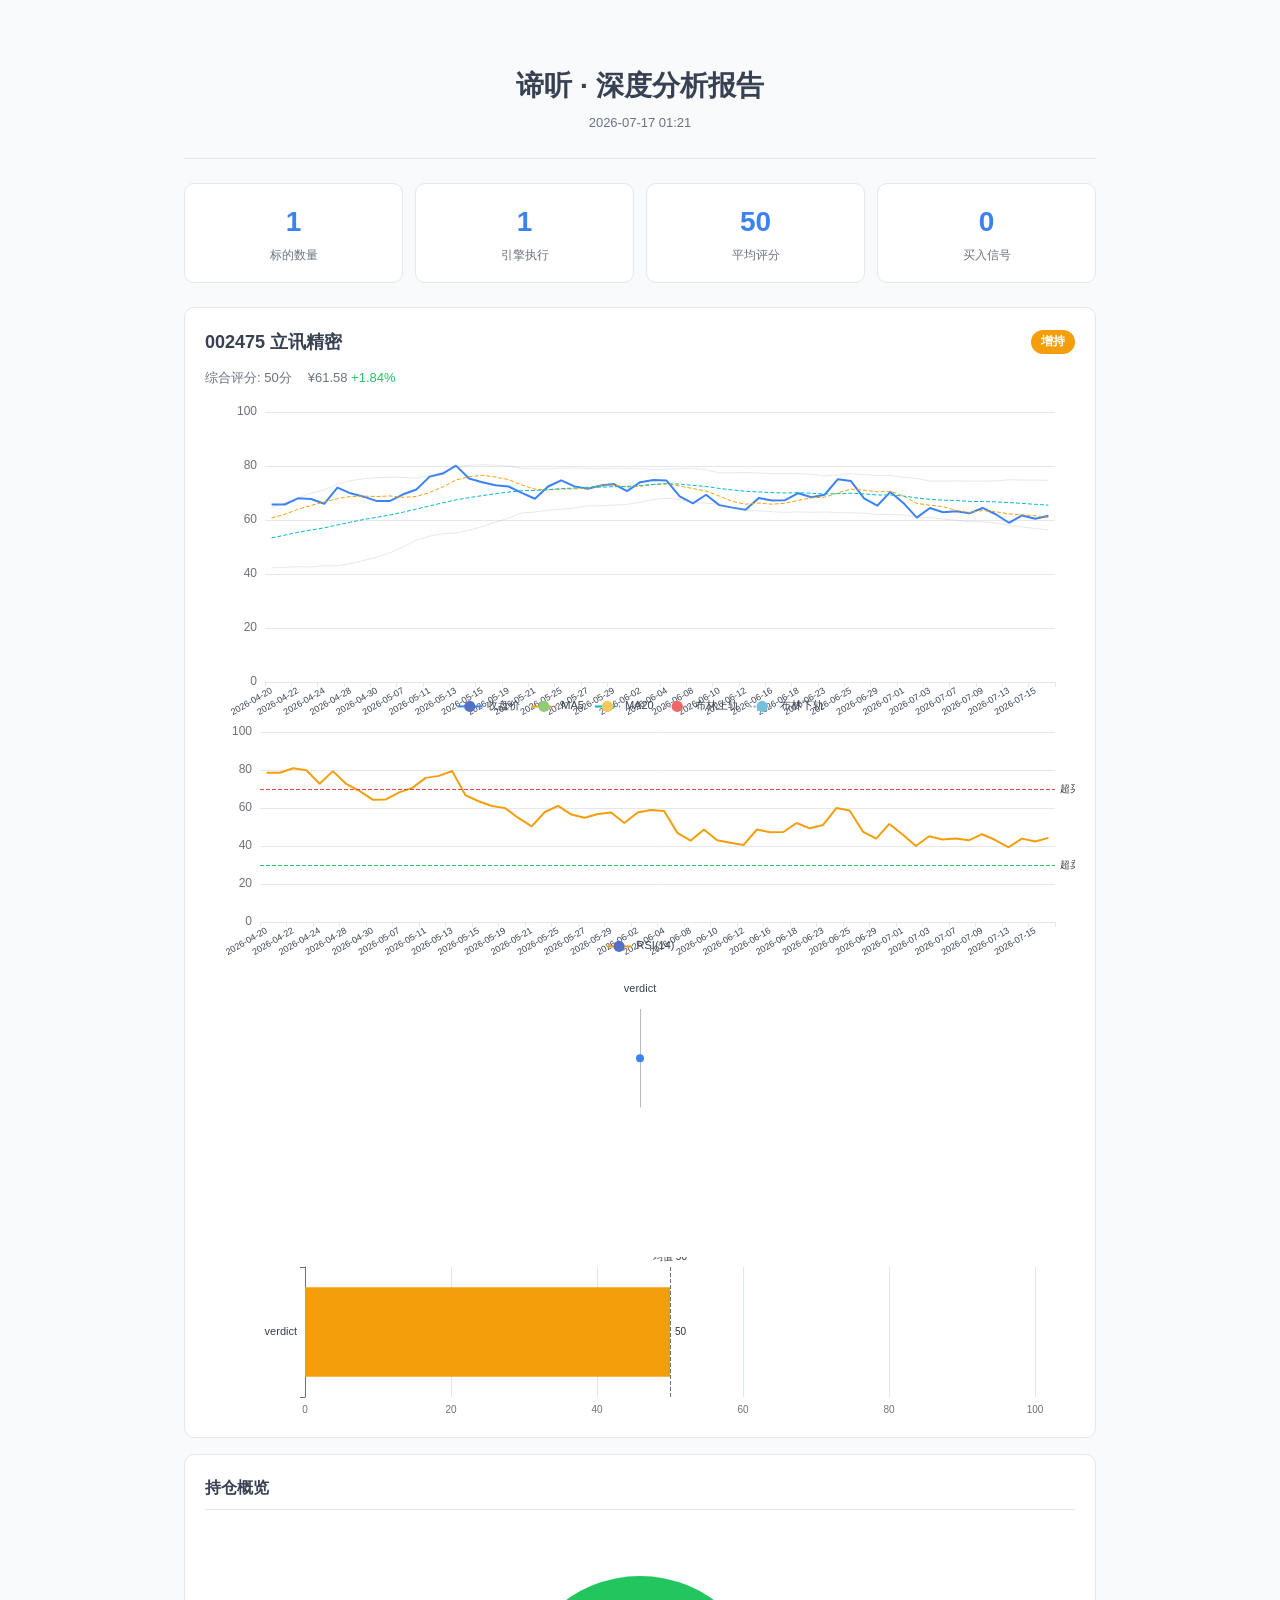
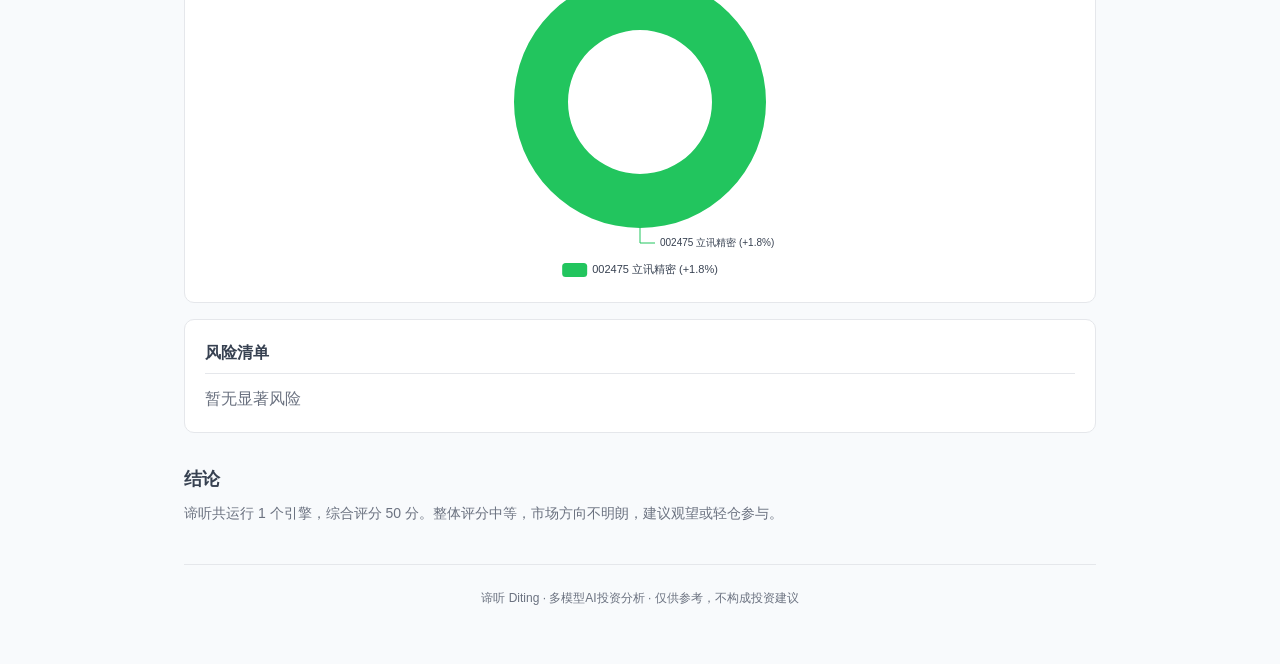
==== report-002475.html @ 1c74d824 "fix: move disposePage to core.js — break final app.js↔router.js cycle" ====
<!DOCTYPE html>
<html lang="zh-CN">
<head>
<meta charset="UTF-8">
<meta name="viewport" content="width=device-width, initial-scale=1.0">
<title>谛听 · 深度分析报告</title>
<script>

/*
* Licensed to the Apache Software Foundation (ASF) under one
* or more contributor license agreements.  See the NOTICE file
* distributed with this work for additional information
* regarding copyright ownership.  The ASF licenses this file
* to you under the Apache License, Version 2.0 (the
* "License"); you may not use this file except in compliance
* with the License.  You may obtain a copy of the License at
*
*   http://www.apache.org/licenses/LICENSE-2.0
*
* Unless required by applicable law or agreed to in writing,
* software distributed under the License is distributed on an
* "AS IS" BASIS, WITHOUT WARRANTIES OR CONDITIONS OF ANY
* KIND, either express or implied.  See the License for the
* specific language governing permissions and limitations
* under the License.
*/

!function(t,e){"object"==typeof exports&&"undefined"!=typeof module?e(exports):"function"==typeof define&&define.amd?define(["exports"],e):e((t="undefined"!=typeof globalThis?globalThis:t||self).echarts={})}(this,(function(t){"use strict";
/*! *****************************************************************************
    Copyright (c) Microsoft Corporation.

    Permission to use, copy, modify, and/or distribute this software for any
    purpose with or without fee is hereby granted.

    THE SOFTWARE IS PROVIDED "AS IS" AND THE AUTHOR DISCLAIMS ALL WARRANTIES WITH
    REGARD TO THIS SOFTWARE INCLUDING ALL IMPLIED WARRANTIES OF MERCHANTABILITY
    AND FITNESS. IN NO EVENT SHALL THE AUTHOR BE LIABLE FOR ANY SPECIAL, DIRECT,
    INDIRECT, OR CONSEQUENTIAL DAMAGES OR ANY DAMAGES WHATSOEVER RESULTING FROM
    LOSS OF USE, DATA OR PROFITS, WHETHER IN AN ACTION OF CONTRACT, NEGLIGENCE OR
    OTHER TORTIOUS ACTION, ARISING OUT OF OR IN CONNECTION WITH THE USE OR
    PERFORMANCE OF THIS SOFTWARE.
    ***************************************************************************** */var e=function(t,n){return e=Object.setPrototypeOf||{__proto__:[]}instanceof Array&&function(t,e){t.__proto__=e}||function(t,e){for(var n in e)Object.prototype.hasOwnProperty.call(e,n)&&(t[n]=e[n])},e(t,n)};function n(t,n){if("function"!=typeof n&&null!==n)throw new TypeError("Class extends value "+String(n)+" is not a constructor or null");function i(){this.constructor=t}e(t,n),t.prototype=null===n?Object.create(n):(i.prototype=n.prototype,new i)}var i=function(){this.firefox=!1,this.ie=!1,this.edge=!1,this.newEdge=!1,this.weChat=!1},r=new function(){this.browser=new i,this.node=!1,this.wxa=!1,this.worker=!1,this.svgSupported=!1,this.touchEventsSupported=!1,this.pointerEventsSupported=!1,this.domSupported=!1,this.transformSupported=!1,this.transform3dSupported=!1,this.hasGlobalWindow="undefined"!=typeof window};"object"==typeof wx&&"function"==typeof wx.getSystemInfoSync?(r.wxa=!0,r.touchEventsSupported=!0):"undefined"==typeof document&&"undefined"!=typeof self?r.worker=!0:"undefined"==typeof navigator||0===navigator.userAgent.indexOf("Node.js")?(r.node=!0,r.svgSupported=!0):function(t,e){var n=e.browser,i=t.match(/Firefox\/([\d.]+)/),r=t.match(/MSIE\s([\d.]+)/)||t.match(/Trident\/.+?rv:(([\d.]+))/),o=t.match(/Edge?\/([\d.]+)/),a=/micromessenger/i.test(t);i&&(n.firefox=!0,n.version=i[1]);r&&(n.ie=!0,n.version=r[1]);o&&(n.edge=!0,n.version=o[1],n.newEdge=+o[1].split(".")[0]>18);a&&(n.weChat=!0);e.svgSupported="undefined"!=typeof SVGRect,e.touchEventsSupported="ontouchstart"in window&&!n.ie&&!n.edge,e.pointerEventsSupported="onpointerdown"in window&&(n.edge||n.ie&&+n.version>=11),e.domSupported="undefined"!=typeof document;var s=document.documentElement.style;e.transform3dSupported=(n.ie&&"transition"in s||n.edge||"WebKitCSSMatrix"in window&&"m11"in new WebKitCSSMatrix||"MozPerspective"in s)&&!("OTransition"in s),e.transformSupported=e.transform3dSupported||n.ie&&+n.version>=9}(navigator.userAgent,r);var o="sans-serif",a="12px "+o;var s,l,u=function(t){var e={};if("undefined"==typeof JSON)return e;for(var n=0;n<t.length;n++){var i=String.fromCharCode(n+32),r=(t.charCodeAt(n)-20)/100;e[i]=r}return e}("007LLmW'55;N0500LLLLLLLLLL00NNNLzWW\\\\WQb\\0FWLg\\bWb\\WQ\\WrWWQ000CL5LLFLL0LL**F*gLLLL5F0LF\\FFF5.5N"),h={createCanvas:function(){return"undefined"!=typeof document&&document.createElement("canvas")},measureText:function(t,e){if(!s){var n=h.createCanvas();s=n&&n.getContext("2d")}if(s)return l!==e&&(l=s.font=e||a),s.measureText(t);t=t||"";var i=/(\d+)px/.exec(e=e||a),r=i&&+i[1]||12,o=0;if(e.indexOf("mono")>=0)o=r*t.length;else for(var c=0;c<t.length;c++){var p=u[t[c]];o+=null==p?r:p*r}return{width:o}},loadImage:function(t,e,n){var i=new Image;return i.onload=e,i.onerror=n,i.src=t,i}};function c(t){for(var e in h)t[e]&&(h[e]=t[e])}var p=V(["Function","RegExp","Date","Error","CanvasGradient","CanvasPattern","Image","Canvas"],(function(t,e){return t["[object "+e+"]"]=!0,t}),{}),d=V(["Int8","Uint8","Uint8Clamped","Int16","Uint16","Int32","Uint32","Float32","Float64"],(function(t,e){return t["[object "+e+"Array]"]=!0,t}),{}),f=Object.prototype.toString,g=Array.prototype,y=g.forEach,v=g.filter,m=g.slice,x=g.map,_=function(){}.constructor,b=_?_.prototype:null,w="__proto__",S=2311;function M(){return S++}function I(){for(var t=[],e=0;e<arguments.length;e++)t[e]=arguments[e];"undefined"!=typeof console&&console.error.apply(console,t)}function T(t){if(null==t||"object"!=typeof t)return t;var e=t,n=f.call(t);if("[object Array]"===n){if(!pt(t)){e=[];for(var i=0,r=t.length;i<r;i++)e[i]=T(t[i])}}else if(d[n]){if(!pt(t)){var o=t.constructor;if(o.from)e=o.from(t);else{e=new o(t.length);for(i=0,r=t.length;i<r;i++)e[i]=t[i]}}}else if(!p[n]&&!pt(t)&&!J(t))for(var a in e={},t)t.hasOwnProperty(a)&&a!==w&&(e[a]=T(t[a]));return e}function C(t,e,n){if(!q(e)||!q(t))return n?T(e):t;for(var i in e)if(e.hasOwnProperty(i)&&i!==w){var r=t[i],o=e[i];!q(o)||!q(r)||Y(o)||Y(r)||J(o)||J(r)||K(o)||K(r)||pt(o)||pt(r)?!n&&i in t||(t[i]=T(e[i])):C(r,o,n)}return t}function D(t,e){for(var n=t[0],i=1,r=t.length;i<r;i++)n=C(n,t[i],e);return n}function A(t,e){if(Object.assign)Object.assign(t,e);else for(var n in e)e.hasOwnProperty(n)&&n!==w&&(t[n]=e[n]);return t}function k(t,e,n){for(var i=G(e),r=0;r<i.length;r++){var o=i[r];(n?null!=e[o]:null==t[o])&&(t[o]=e[o])}return t}var L=h.createCanvas;function P(t,e){if(t){if(t.indexOf)return t.indexOf(e);for(var n=0,i=t.length;n<i;n++)if(t[n]===e)return n}return-1}function O(t,e){var n=t.prototype;function i(){}for(var r in i.prototype=e.prototype,t.prototype=new i,n)n.hasOwnProperty(r)&&(t.prototype[r]=n[r]);t.prototype.constructor=t,t.superClass=e}function R(t,e,n){if(t="prototype"in t?t.prototype:t,e="prototype"in e?e.prototype:e,Object.getOwnPropertyNames)for(var i=Object.getOwnPropertyNames(e),r=0;r<i.length;r++){var o=i[r];"constructor"!==o&&(n?null!=e[o]:null==t[o])&&(t[o]=e[o])}else k(t,e,n)}function N(t){return!!t&&("string"!=typeof t&&"number"==typeof t.length)}function E(t,e,n){if(t&&e)if(t.forEach&&t.forEach===y)t.forEach(e,n);else if(t.length===+t.length)for(var i=0,r=t.length;i<r;i++)e.call(n,t[i],i,t);else for(var o in t)t.hasOwnProperty(o)&&e.call(n,t[o],o,t)}function z(t,e,n){if(!t)return[];if(!e)return at(t);if(t.map&&t.map===x)return t.map(e,n);for(var i=[],r=0,o=t.length;r<o;r++)i.push(e.call(n,t[r],r,t));return i}function V(t,e,n,i){if(t&&e){for(var r=0,o=t.length;r<o;r++)n=e.call(i,n,t[r],r,t);return n}}function B(t,e,n){if(!t)return[];if(!e)return at(t);if(t.filter&&t.filter===v)return t.filter(e,n);for(var i=[],r=0,o=t.length;r<o;r++)e.call(n,t[r],r,t)&&i.push(t[r]);return i}function F(t,e,n){if(t&&e)for(var i=0,r=t.length;i<r;i++)if(e.call(n,t[i],i,t))return t[i]}function G(t){if(!t)return[];if(Object.keys)return Object.keys(t);var e=[];for(var n in t)t.hasOwnProperty(n)&&e.push(n);return e}var W=b&&X(b.bind)?b.call.bind(b.bind):function(t,e){for(var n=[],i=2;i<arguments.length;i++)n[i-2]=arguments[i];return function(){return t.apply(e,n.concat(m.call(arguments)))}};function H(t){for(var e=[],n=1;n<arguments.length;n++)e[n-1]=arguments[n];return function(){return t.apply(this,e.concat(m.call(arguments)))}}function Y(t){return Array.isArray?Array.isArray(t):"[object Array]"===f.call(t)}function X(t){return"function"==typeof t}function U(t){return"string"==typeof t}function Z(t){return"[object String]"===f.call(t)}function j(t){return"number"==typeof t}function q(t){var e=typeof t;return"function"===e||!!t&&"object"===e}function K(t){return!!p[f.call(t)]}function $(t){return!!d[f.call(t)]}function J(t){return"object"==typeof t&&"number"==typeof t.nodeType&&"object"==typeof t.ownerDocument}function Q(t){return null!=t.colorStops}function tt(t){return null!=t.image}function et(t){return"[object RegExp]"===f.call(t)}function nt(t){return t!=t}function it(){for(var t=[],e=0;e<arguments.length;e++)t[e]=arguments[e];for(var n=0,i=t.length;n<i;n++)if(null!=t[n])return t[n]}function rt(t,e){return null!=t?t:e}function ot(t,e,n){return null!=t?t:null!=e?e:n}function at(t){for(var e=[],n=1;n<arguments.length;n++)e[n-1]=arguments[n];return m.apply(t,e)}function st(t){if("number"==typeof t)return[t,t,t,t];var e=t.length;return 2===e?[t[0],t[1],t[0],t[1]]:3===e?[t[0],t[1],t[2],t[1]]:t}function lt(t,e){if(!t)throw new Error(e)}function ut(t){return null==t?null:"function"==typeof t.trim?t.trim():t.replace(/^[\s\uFEFF\xA0]+|[\s\uFEFF\xA0]+$/g,"")}var ht="__ec_primitive__";function ct(t){t[ht]=!0}function pt(t){return t[ht]}var dt=function(){function t(){this.data={}}return t.prototype.delete=function(t){var e=this.has(t);return e&&delete this.data[t],e},t.prototype.has=function(t){return this.data.hasOwnProperty(t)},t.prototype.get=function(t){return this.data[t]},t.prototype.set=function(t,e){return this.data[t]=e,this},t.prototype.keys=function(){return G(this.data)},t.prototype.forEach=function(t){var e=this.data;for(var n in e)e.hasOwnProperty(n)&&t(e[n],n)},t}(),ft="function"==typeof Map;var gt=function(){function t(e){var n=Y(e);this.data=ft?new Map:new dt;var i=this;function r(t,e){n?i.set(t,e):i.set(e,t)}e instanceof t?e.each(r):e&&E(e,r)}return t.prototype.hasKey=function(t){return this.data.has(t)},t.prototype.get=function(t){return this.data.get(t)},t.prototype.set=function(t,e){return this.data.set(t,e),e},t.prototype.each=function(t,e){this.data.forEach((function(n,i){t.call(e,n,i)}))},t.prototype.keys=function(){var t=this.data.keys();return ft?Array.from(t):t},t.prototype.removeKey=function(t){this.data.delete(t)},t}();function yt(t){return new gt(t)}function vt(t,e){for(var n=new t.constructor(t.length+e.length),i=0;i<t.length;i++)n[i]=t[i];var r=t.length;for(i=0;i<e.length;i++)n[i+r]=e[i];return n}function mt(t,e){var n;if(Object.create)n=Object.create(t);else{var i=function(){};i.prototype=t,n=new i}return e&&A(n,e),n}function xt(t){var e=t.style;e.webkitUserSelect="none",e.userSelect="none",e.webkitTapHighlightColor="rgba(0,0,0,0)",e["-webkit-touch-callout"]="none"}function _t(t,e){return t.hasOwnProperty(e)}function bt(){}var wt=180/Math.PI,St=Object.freeze({__proto__:null,guid:M,logError:I,clone:T,merge:C,mergeAll:D,extend:A,defaults:k,createCanvas:L,indexOf:P,inherits:O,mixin:R,isArrayLike:N,each:E,map:z,reduce:V,filter:B,find:F,keys:G,bind:W,curry:H,isArray:Y,isFunction:X,isString:U,isStringSafe:Z,isNumber:j,isObject:q,isBuiltInObject:K,isTypedArray:$,isDom:J,isGradientObject:Q,isImagePatternObject:tt,isRegExp:et,eqNaN:nt,retrieve:it,retrieve2:rt,retrieve3:ot,slice:at,normalizeCssArray:st,assert:lt,trim:ut,setAsPrimitive:ct,isPrimitive:pt,HashMap:gt,createHashMap:yt,concatArray:vt,createObject:mt,disableUserSelect:xt,hasOwn:_t,noop:bt,RADIAN_TO_DEGREE:wt});function Mt(t,e){return null==t&&(t=0),null==e&&(e=0),[t,e]}function It(t,e){return t[0]=e[0],t[1]=e[1],t}function Tt(t){return[t[0],t[1]]}function Ct(t,e,n){return t[0]=e,t[1]=n,t}function Dt(t,e,n){return t[0]=e[0]+n[0],t[1]=e[1]+n[1],t}function At(t,e,n,i){return t[0]=e[0]+n[0]*i,t[1]=e[1]+n[1]*i,t}function kt(t,e,n){return t[0]=e[0]-n[0],t[1]=e[1]-n[1],t}function Lt(t){return Math.sqrt(Ot(t))}var Pt=Lt;function Ot(t){return t[0]*t[0]+t[1]*t[1]}var Rt=Ot;function Nt(t,e,n){return t[0]=e[0]*n,t[1]=e[1]*n,t}function Et(t,e){var n=Lt(e);return 0===n?(t[0]=0,t[1]=0):(t[0]=e[0]/n,t[1]=e[1]/n),t}function zt(t,e){return Math.sqrt((t[0]-e[0])*(t[0]-e[0])+(t[1]-e[1])*(t[1]-e[1]))}var Vt=zt;function Bt(t,e){return(t[0]-e[0])*(t[0]-e[0])+(t[1]-e[1])*(t[1]-e[1])}var Ft=Bt;function Gt(t,e,n,i){return t[0]=e[0]+i*(n[0]-e[0]),t[1]=e[1]+i*(n[1]-e[1]),t}function Wt(t,e,n){var i=e[0],r=e[1];return t[0]=n[0]*i+n[2]*r+n[4],t[1]=n[1]*i+n[3]*r+n[5],t}function Ht(t,e,n){return t[0]=Math.min(e[0],n[0]),t[1]=Math.min(e[1],n[1]),t}function Yt(t,e,n){return t[0]=Math.max(e[0],n[0]),t[1]=Math.max(e[1],n[1]),t}var Xt=Object.freeze({__proto__:null,create:Mt,copy:It,clone:Tt,set:Ct,add:Dt,scaleAndAdd:At,sub:kt,len:Lt,length:Pt,lenSquare:Ot,lengthSquare:Rt,mul:function(t,e,n){return t[0]=e[0]*n[0],t[1]=e[1]*n[1],t},div:function(t,e,n){return t[0]=e[0]/n[0],t[1]=e[1]/n[1],t},dot:function(t,e){return t[0]*e[0]+t[1]*e[1]},scale:Nt,normalize:Et,distance:zt,dist:Vt,distanceSquare:Bt,distSquare:Ft,negate:function(t,e){return t[0]=-e[0],t[1]=-e[1],t},lerp:Gt,applyTransform:Wt,min:Ht,max:Yt}),Ut=function(t,e){this.target=t,this.topTarget=e&&e.topTarget},Zt=function(){function t(t){this.handler=t,t.on("mousedown",this._dragStart,this),t.on("mousemove",this._drag,this),t.on("mouseup",this._dragEnd,this)}return t.prototype._dragStart=function(t){for(var e=t.target;e&&!e.draggable;)e=e.parent||e.__hostTarget;e&&(this._draggingTarget=e,e.dragging=!0,this._x=t.offsetX,this._y=t.offsetY,this.handler.dispatchToElement(new Ut(e,t),"dragstart",t.event))},t.prototype._drag=function(t){var e=this._draggingTarget;if(e){var n=t.offsetX,i=t.offsetY,r=n-this._x,o=i-this._y;this._x=n,this._y=i,e.drift(r,o,t),this.handler.dispatchToElement(new Ut(e,t),"drag",t.event);var a=this.handler.findHover(n,i,e).target,s=this._dropTarget;this._dropTarget=a,e!==a&&(s&&a!==s&&this.handler.dispatchToElement(new Ut(s,t),"dragleave",t.event),a&&a!==s&&this.handler.dispatchToElement(new Ut(a,t),"dragenter",t.event))}},t.prototype._dragEnd=function(t){var e=this._draggingTarget;e&&(e.dragging=!1),this.handler.dispatchToElement(new Ut(e,t),"dragend",t.event),this._dropTarget&&this.handler.dispatchToElement(new Ut(this._dropTarget,t),"drop",t.event),this._draggingTarget=null,this._dropTarget=null},t}(),jt=function(){function t(t){t&&(this._$eventProcessor=t)}return t.prototype.on=function(t,e,n,i){this._$handlers||(this._$handlers={});var r=this._$handlers;if("function"==typeof e&&(i=n,n=e,e=null),!n||!t)return this;var o=this._$eventProcessor;null!=e&&o&&o.normalizeQuery&&(e=o.normalizeQuery(e)),r[t]||(r[t]=[]);for(var a=0;a<r[t].length;a++)if(r[t][a].h===n)return this;var s={h:n,query:e,ctx:i||this,callAtLast:n.zrEventfulCallAtLast},l=r[t].length-1,u=r[t][l];return u&&u.callAtLast?r[t].splice(l,0,s):r[t].push(s),this},t.prototype.isSilent=function(t){var e=this._$handlers;return!e||!e[t]||!e[t].length},t.prototype.off=function(t,e){var n=this._$handlers;if(!n)return this;if(!t)return this._$handlers={},this;if(e){if(n[t]){for(var i=[],r=0,o=n[t].length;r<o;r++)n[t][r].h!==e&&i.push(n[t][r]);n[t]=i}n[t]&&0===n[t].length&&delete n[t]}else delete n[t];return this},t.prototype.trigger=function(t){for(var e=[],n=1;n<arguments.length;n++)e[n-1]=arguments[n];if(!this._$handlers)return this;var i=this._$handlers[t],r=this._$eventProcessor;if(i)for(var o=e.length,a=i.length,s=0;s<a;s++){var l=i[s];if(!r||!r.filter||null==l.query||r.filter(t,l.query))switch(o){case 0:l.h.call(l.ctx);break;case 1:l.h.call(l.ctx,e[0]);break;case 2:l.h.call(l.ctx,e[0],e[1]);break;default:l.h.apply(l.ctx,e)}}return r&&r.afterTrigger&&r.afterTrigger(t),this},t.prototype.triggerWithContext=function(t){for(var e=[],n=1;n<arguments.length;n++)e[n-1]=arguments[n];if(!this._$handlers)return this;var i=this._$handlers[t],r=this._$eventProcessor;if(i)for(var o=e.length,a=e[o-1],s=i.length,l=0;l<s;l++){var u=i[l];if(!r||!r.filter||null==u.query||r.filter(t,u.query))switch(o){case 0:u.h.call(a);break;case 1:u.h.call(a,e[0]);break;case 2:u.h.call(a,e[0],e[1]);break;default:u.h.apply(a,e.slice(1,o-1))}}return r&&r.afterTrigger&&r.afterTrigger(t),this},t}(),qt=Math.log(2);function Kt(t,e,n,i,r,o){var a=i+"-"+r,s=t.length;if(o.hasOwnProperty(a))return o[a];if(1===e){var l=Math.round(Math.log((1<<s)-1&~r)/qt);return t[n][l]}for(var u=i|1<<n,h=n+1;i&1<<h;)h++;for(var c=0,p=0,d=0;p<s;p++){var f=1<<p;f&r||(c+=(d%2?-1:1)*t[n][p]*Kt(t,e-1,h,u,r|f,o),d++)}return o[a]=c,c}function $t(t,e){var n=[[t[0],t[1],1,0,0,0,-e[0]*t[0],-e[0]*t[1]],[0,0,0,t[0],t[1],1,-e[1]*t[0],-e[1]*t[1]],[t[2],t[3],1,0,0,0,-e[2]*t[2],-e[2]*t[3]],[0,0,0,t[2],t[3],1,-e[3]*t[2],-e[3]*t[3]],[t[4],t[5],1,0,0,0,-e[4]*t[4],-e[4]*t[5]],[0,0,0,t[4],t[5],1,-e[5]*t[4],-e[5]*t[5]],[t[6],t[7],1,0,0,0,-e[6]*t[6],-e[6]*t[7]],[0,0,0,t[6],t[7],1,-e[7]*t[6],-e[7]*t[7]]],i={},r=Kt(n,8,0,0,0,i);if(0!==r){for(var o=[],a=0;a<8;a++)for(var s=0;s<8;s++)null==o[s]&&(o[s]=0),o[s]+=((a+s)%2?-1:1)*Kt(n,7,0===a?1:0,1<<a,1<<s,i)/r*e[a];return function(t,e,n){var i=e*o[6]+n*o[7]+1;t[0]=(e*o[0]+n*o[1]+o[2])/i,t[1]=(e*o[3]+n*o[4]+o[5])/i}}}var Jt="___zrEVENTSAVED",Qt=[];function te(t,e,n,i,o){if(e.getBoundingClientRect&&r.domSupported&&!ee(e)){var a=e[Jt]||(e[Jt]={}),s=function(t,e){var n=e.markers;if(n)return n;n=e.markers=[];for(var i=["left","right"],r=["top","bottom"],o=0;o<4;o++){var a=document.createElement("div"),s=o%2,l=(o>>1)%2;a.style.cssText=["position: absolute","visibility: hidden","padding: 0","margin: 0","border-width: 0","user-select: none","width:0","height:0",i[s]+":0",r[l]+":0",i[1-s]+":auto",r[1-l]+":auto",""].join("!important;"),t.appendChild(a),n.push(a)}return n}(e,a),l=function(t,e,n){for(var i=n?"invTrans":"trans",r=e[i],o=e.srcCoords,a=[],s=[],l=!0,u=0;u<4;u++){var h=t[u].getBoundingClientRect(),c=2*u,p=h.left,d=h.top;a.push(p,d),l=l&&o&&p===o[c]&&d===o[c+1],s.push(t[u].offsetLeft,t[u].offsetTop)}return l&&r?r:(e.srcCoords=a,e[i]=n?$t(s,a):$t(a,s))}(s,a,o);if(l)return l(t,n,i),!0}return!1}function ee(t){return"CANVAS"===t.nodeName.toUpperCase()}var ne=/([&<>"'])/g,ie={"&":"&amp;","<":"&lt;",">":"&gt;",'"':"&quot;","'":"&#39;"};function re(t){return null==t?"":(t+"").replace(ne,(function(t,e){return ie[e]}))}var oe=/^(?:mouse|pointer|contextmenu|drag|drop)|click/,ae=[],se=r.browser.firefox&&+r.browser.version.split(".")[0]<39;function le(t,e,n,i){return n=n||{},i?ue(t,e,n):se&&null!=e.layerX&&e.layerX!==e.offsetX?(n.zrX=e.layerX,n.zrY=e.layerY):null!=e.offsetX?(n.zrX=e.offsetX,n.zrY=e.offsetY):ue(t,e,n),n}function ue(t,e,n){if(r.domSupported&&t.getBoundingClientRect){var i=e.clientX,o=e.clientY;if(ee(t)){var a=t.getBoundingClientRect();return n.zrX=i-a.left,void(n.zrY=o-a.top)}if(te(ae,t,i,o))return n.zrX=ae[0],void(n.zrY=ae[1])}n.zrX=n.zrY=0}function he(t){return t||window.event}function ce(t,e,n){if(null!=(e=he(e)).zrX)return e;var i=e.type;if(i&&i.indexOf("touch")>=0){var r="touchend"!==i?e.targetTouches[0]:e.changedTouches[0];r&&le(t,r,e,n)}else{le(t,e,e,n);var o=function(t){var e=t.wheelDelta;if(e)return e;var n=t.deltaX,i=t.deltaY;if(null==n||null==i)return e;return 3*(0!==i?Math.abs(i):Math.abs(n))*(i>0?-1:i<0?1:n>0?-1:1)}(e);e.zrDelta=o?o/120:-(e.detail||0)/3}var a=e.button;return null==e.which&&void 0!==a&&oe.test(e.type)&&(e.which=1&a?1:2&a?3:4&a?2:0),e}function pe(t,e,n,i){t.addEventListener(e,n,i)}var de=function(t){t.preventDefault(),t.stopPropagation(),t.cancelBubble=!0};function fe(t){return 2===t.which||3===t.which}var ge=function(){function t(){this._track=[]}return t.prototype.recognize=function(t,e,n){return this._doTrack(t,e,n),this._recognize(t)},t.prototype.clear=function(){return this._track.length=0,this},t.prototype._doTrack=function(t,e,n){var i=t.touches;if(i){for(var r={points:[],touches:[],target:e,event:t},o=0,a=i.length;o<a;o++){var s=i[o],l=le(n,s,{});r.points.push([l.zrX,l.zrY]),r.touches.push(s)}this._track.push(r)}},t.prototype._recognize=function(t){for(var e in ve)if(ve.hasOwnProperty(e)){var n=ve[e](this._track,t);if(n)return n}},t}();function ye(t){var e=t[1][0]-t[0][0],n=t[1][1]-t[0][1];return Math.sqrt(e*e+n*n)}var ve={pinch:function(t,e){var n=t.length;if(n){var i,r=(t[n-1]||{}).points,o=(t[n-2]||{}).points||r;if(o&&o.length>1&&r&&r.length>1){var a=ye(r)/ye(o);!isFinite(a)&&(a=1),e.pinchScale=a;var s=[((i=r)[0][0]+i[1][0])/2,(i[0][1]+i[1][1])/2];return e.pinchX=s[0],e.pinchY=s[1],{type:"pinch",target:t[0].target,event:e}}}}};function me(){return[1,0,0,1,0,0]}function xe(t){return t[0]=1,t[1]=0,t[2]=0,t[3]=1,t[4]=0,t[5]=0,t}function _e(t,e){return t[0]=e[0],t[1]=e[1],t[2]=e[2],t[3]=e[3],t[4]=e[4],t[5]=e[5],t}function be(t,e,n){var i=e[0]*n[0]+e[2]*n[1],r=e[1]*n[0]+e[3]*n[1],o=e[0]*n[2]+e[2]*n[3],a=e[1]*n[2]+e[3]*n[3],s=e[0]*n[4]+e[2]*n[5]+e[4],l=e[1]*n[4]+e[3]*n[5]+e[5];return t[0]=i,t[1]=r,t[2]=o,t[3]=a,t[4]=s,t[5]=l,t}function we(t,e,n){return t[0]=e[0],t[1]=e[1],t[2]=e[2],t[3]=e[3],t[4]=e[4]+n[0],t[5]=e[5]+n[1],t}function Se(t,e,n,i){void 0===i&&(i=[0,0]);var r=e[0],o=e[2],a=e[4],s=e[1],l=e[3],u=e[5],h=Math.sin(n),c=Math.cos(n);return t[0]=r*c+s*h,t[1]=-r*h+s*c,t[2]=o*c+l*h,t[3]=-o*h+c*l,t[4]=c*(a-i[0])+h*(u-i[1])+i[0],t[5]=c*(u-i[1])-h*(a-i[0])+i[1],t}function Me(t,e,n){var i=n[0],r=n[1];return t[0]=e[0]*i,t[1]=e[1]*r,t[2]=e[2]*i,t[3]=e[3]*r,t[4]=e[4]*i,t[5]=e[5]*r,t}function Ie(t,e){var n=e[0],i=e[2],r=e[4],o=e[1],a=e[3],s=e[5],l=n*a-o*i;return l?(l=1/l,t[0]=a*l,t[1]=-o*l,t[2]=-i*l,t[3]=n*l,t[4]=(i*s-a*r)*l,t[5]=(o*r-n*s)*l,t):null}function Te(t){var e=[1,0,0,1,0,0];return _e(e,t),e}var Ce=Object.freeze({__proto__:null,create:me,identity:xe,copy:_e,mul:be,translate:we,rotate:Se,scale:Me,invert:Ie,clone:Te}),De=function(){function t(t,e){this.x=t||0,this.y=e||0}return t.prototype.copy=function(t){return this.x=t.x,this.y=t.y,this},t.prototype.clone=function(){return new t(this.x,this.y)},t.prototype.set=function(t,e){return this.x=t,this.y=e,this},t.prototype.equal=function(t){return t.x===this.x&&t.y===this.y},t.prototype.add=function(t){return this.x+=t.x,this.y+=t.y,this},t.prototype.scale=function(t){this.x*=t,this.y*=t},t.prototype.scaleAndAdd=function(t,e){this.x+=t.x*e,this.y+=t.y*e},t.prototype.sub=function(t){return this.x-=t.x,this.y-=t.y,this},t.prototype.dot=function(t){return this.x*t.x+this.y*t.y},t.prototype.len=function(){return Math.sqrt(this.x*this.x+this.y*this.y)},t.prototype.lenSquare=function(){return this.x*this.x+this.y*this.y},t.prototype.normalize=function(){var t=this.len();return this.x/=t,this.y/=t,this},t.prototype.distance=function(t){var e=this.x-t.x,n=this.y-t.y;return Math.sqrt(e*e+n*n)},t.prototype.distanceSquare=function(t){var e=this.x-t.x,n=this.y-t.y;return e*e+n*n},t.prototype.negate=function(){return this.x=-this.x,this.y=-this.y,this},t.prototype.transform=function(t){if(t){var e=this.x,n=this.y;return this.x=t[0]*e+t[2]*n+t[4],this.y=t[1]*e+t[3]*n+t[5],this}},t.prototype.toArray=function(t){return t[0]=this.x,t[1]=this.y,t},t.prototype.fromArray=function(t){this.x=t[0],this.y=t[1]},t.set=function(t,e,n){t.x=e,t.y=n},t.copy=function(t,e){t.x=e.x,t.y=e.y},t.len=function(t){return Math.sqrt(t.x*t.x+t.y*t.y)},t.lenSquare=function(t){return t.x*t.x+t.y*t.y},t.dot=function(t,e){return t.x*e.x+t.y*e.y},t.add=function(t,e,n){t.x=e.x+n.x,t.y=e.y+n.y},t.sub=function(t,e,n){t.x=e.x-n.x,t.y=e.y-n.y},t.scale=function(t,e,n){t.x=e.x*n,t.y=e.y*n},t.scaleAndAdd=function(t,e,n,i){t.x=e.x+n.x*i,t.y=e.y+n.y*i},t.lerp=function(t,e,n,i){var r=1-i;t.x=r*e.x+i*n.x,t.y=r*e.y+i*n.y},t}(),Ae=Math.min,ke=Math.max,Le=new De,Pe=new De,Oe=new De,Re=new De,Ne=new De,Ee=new De,ze=function(){function t(t,e,n,i){n<0&&(t+=n,n=-n),i<0&&(e+=i,i=-i),this.x=t,this.y=e,this.width=n,this.height=i}return t.prototype.union=function(t){var e=Ae(t.x,this.x),n=Ae(t.y,this.y);isFinite(this.x)&&isFinite(this.width)?this.width=ke(t.x+t.width,this.x+this.width)-e:this.width=t.width,isFinite(this.y)&&isFinite(this.height)?this.height=ke(t.y+t.height,this.y+this.height)-n:this.height=t.height,this.x=e,this.y=n},t.prototype.applyTransform=function(e){t.applyTransform(this,this,e)},t.prototype.calculateTransform=function(t){var e=this,n=t.width/e.width,i=t.height/e.height,r=[1,0,0,1,0,0];return we(r,r,[-e.x,-e.y]),Me(r,r,[n,i]),we(r,r,[t.x,t.y]),r},t.prototype.intersect=function(e,n){if(!e)return!1;e instanceof t||(e=t.create(e));var i=this,r=i.x,o=i.x+i.width,a=i.y,s=i.y+i.height,l=e.x,u=e.x+e.width,h=e.y,c=e.y+e.height,p=!(o<l||u<r||s<h||c<a);if(n){var d=1/0,f=0,g=Math.abs(o-l),y=Math.abs(u-r),v=Math.abs(s-h),m=Math.abs(c-a),x=Math.min(g,y),_=Math.min(v,m);o<l||u<r?x>f&&(f=x,g<y?De.set(Ee,-g,0):De.set(Ee,y,0)):x<d&&(d=x,g<y?De.set(Ne,g,0):De.set(Ne,-y,0)),s<h||c<a?_>f&&(f=_,v<m?De.set(Ee,0,-v):De.set(Ee,0,m)):x<d&&(d=x,v<m?De.set(Ne,0,v):De.set(Ne,0,-m))}return n&&De.copy(n,p?Ne:Ee),p},t.prototype.contain=function(t,e){var n=this;return t>=n.x&&t<=n.x+n.width&&e>=n.y&&e<=n.y+n.height},t.prototype.clone=function(){return new t(this.x,this.y,this.width,this.height)},t.prototype.copy=function(e){t.copy(this,e)},t.prototype.plain=function(){return{x:this.x,y:this.y,width:this.width,height:this.height}},t.prototype.isFinite=function(){return isFinite(this.x)&&isFinite(this.y)&&isFinite(this.width)&&isFinite(this.height)},t.prototype.isZero=function(){return 0===this.width||0===this.height},t.create=function(e){return new t(e.x,e.y,e.width,e.height)},t.copy=function(t,e){t.x=e.x,t.y=e.y,t.width=e.width,t.height=e.height},t.applyTransform=function(e,n,i){if(i){if(i[1]<1e-5&&i[1]>-1e-5&&i[2]<1e-5&&i[2]>-1e-5){var r=i[0],o=i[3],a=i[4],s=i[5];return e.x=n.x*r+a,e.y=n.y*o+s,e.width=n.width*r,e.height=n.height*o,e.width<0&&(e.x+=e.width,e.width=-e.width),void(e.height<0&&(e.y+=e.height,e.height=-e.height))}Le.x=Oe.x=n.x,Le.y=Re.y=n.y,Pe.x=Re.x=n.x+n.width,Pe.y=Oe.y=n.y+n.height,Le.transform(i),Re.transform(i),Pe.transform(i),Oe.transform(i),e.x=Ae(Le.x,Pe.x,Oe.x,Re.x),e.y=Ae(Le.y,Pe.y,Oe.y,Re.y);var l=ke(Le.x,Pe.x,Oe.x,Re.x),u=ke(Le.y,Pe.y,Oe.y,Re.y);e.width=l-e.x,e.height=u-e.y}else e!==n&&t.copy(e,n)},t}(),Ve="silent";function Be(){de(this.event)}var Fe=function(t){function e(){var e=null!==t&&t.apply(this,arguments)||this;return e.handler=null,e}return n(e,t),e.prototype.dispose=function(){},e.prototype.setCursor=function(){},e}(jt),Ge=function(t,e){this.x=t,this.y=e},We=["click","dblclick","mousewheel","mouseout","mouseup","mousedown","mousemove","contextmenu"],He=new ze(0,0,0,0),Ye=function(t){function e(e,n,i,r,o){var a=t.call(this)||this;return a._hovered=new Ge(0,0),a.storage=e,a.painter=n,a.painterRoot=r,a._pointerSize=o,i=i||new Fe,a.proxy=null,a.setHandlerProxy(i),a._draggingMgr=new Zt(a),a}return n(e,t),e.prototype.setHandlerProxy=function(t){this.proxy&&this.proxy.dispose(),t&&(E(We,(function(e){t.on&&t.on(e,this[e],this)}),this),t.handler=this),this.proxy=t},e.prototype.mousemove=function(t){var e=t.zrX,n=t.zrY,i=Ze(this,e,n),r=this._hovered,o=r.target;o&&!o.__zr&&(o=(r=this.findHover(r.x,r.y)).target);var a=this._hovered=i?new Ge(e,n):this.findHover(e,n),s=a.target,l=this.proxy;l.setCursor&&l.setCursor(s?s.cursor:"default"),o&&s!==o&&this.dispatchToElement(r,"mouseout",t),this.dispatchToElement(a,"mousemove",t),s&&s!==o&&this.dispatchToElement(a,"mouseover",t)},e.prototype.mouseout=function(t){var e=t.zrEventControl;"only_globalout"!==e&&this.dispatchToElement(this._hovered,"mouseout",t),"no_globalout"!==e&&this.trigger("globalout",{type:"globalout",event:t})},e.prototype.resize=function(){this._hovered=new Ge(0,0)},e.prototype.dispatch=function(t,e){var n=this[t];n&&n.call(this,e)},e.prototype.dispose=function(){this.proxy.dispose(),this.storage=null,this.proxy=null,this.painter=null},e.prototype.setCursorStyle=function(t){var e=this.proxy;e.setCursor&&e.setCursor(t)},e.prototype.dispatchToElement=function(t,e,n){var i=(t=t||{}).target;if(!i||!i.silent){for(var r="on"+e,o=function(t,e,n){return{type:t,event:n,target:e.target,topTarget:e.topTarget,cancelBubble:!1,offsetX:n.zrX,offsetY:n.zrY,gestureEvent:n.gestureEvent,pinchX:n.pinchX,pinchY:n.pinchY,pinchScale:n.pinchScale,wheelDelta:n.zrDelta,zrByTouch:n.zrByTouch,which:n.which,stop:Be}}(e,t,n);i&&(i[r]&&(o.cancelBubble=!!i[r].call(i,o)),i.trigger(e,o),i=i.__hostTarget?i.__hostTarget:i.parent,!o.cancelBubble););o.cancelBubble||(this.trigger(e,o),this.painter&&this.painter.eachOtherLayer&&this.painter.eachOtherLayer((function(t){"function"==typeof t[r]&&t[r].call(t,o),t.trigger&&t.trigger(e,o)})))}},e.prototype.findHover=function(t,e,n){var i=this.storage.getDisplayList(),r=new Ge(t,e);if(Ue(i,r,t,e,n),this._pointerSize&&!r.target){for(var o=[],a=this._pointerSize,s=a/2,l=new ze(t-s,e-s,a,a),u=i.length-1;u>=0;u--){var h=i[u];h===n||h.ignore||h.ignoreCoarsePointer||h.parent&&h.parent.ignoreCoarsePointer||(He.copy(h.getBoundingRect()),h.transform&&He.applyTransform(h.transform),He.intersect(l)&&o.push(h))}if(o.length)for(var c=Math.PI/12,p=2*Math.PI,d=0;d<s;d+=4)for(var f=0;f<p;f+=c){if(Ue(o,r,t+d*Math.cos(f),e+d*Math.sin(f),n),r.target)return r}}return r},e.prototype.processGesture=function(t,e){this._gestureMgr||(this._gestureMgr=new ge);var n=this._gestureMgr;"start"===e&&n.clear();var i=n.recognize(t,this.findHover(t.zrX,t.zrY,null).target,this.proxy.dom);if("end"===e&&n.clear(),i){var r=i.type;t.gestureEvent=r;var o=new Ge;o.target=i.target,this.dispatchToElement(o,r,i.event)}},e}(jt);function Xe(t,e,n){if(t[t.rectHover?"rectContain":"contain"](e,n)){for(var i=t,r=void 0,o=!1;i;){if(i.ignoreClip&&(o=!0),!o){var a=i.getClipPath();if(a&&!a.contain(e,n))return!1}i.silent&&(r=!0);var s=i.__hostTarget;i=s||i.parent}return!r||Ve}return!1}function Ue(t,e,n,i,r){for(var o=t.length-1;o>=0;o--){var a=t[o],s=void 0;if(a!==r&&!a.ignore&&(s=Xe(a,n,i))&&(!e.topTarget&&(e.topTarget=a),s!==Ve)){e.target=a;break}}}function Ze(t,e,n){var i=t.painter;return e<0||e>i.getWidth()||n<0||n>i.getHeight()}E(["click","mousedown","mouseup","mousewheel","dblclick","contextmenu"],(function(t){Ye.prototype[t]=function(e){var n,i,r=e.zrX,o=e.zrY,a=Ze(this,r,o);if("mouseup"===t&&a||(i=(n=this.findHover(r,o)).target),"mousedown"===t)this._downEl=i,this._downPoint=[e.zrX,e.zrY],this._upEl=i;else if("mouseup"===t)this._upEl=i;else if("click"===t){if(this._downEl!==this._upEl||!this._downPoint||Vt(this._downPoint,[e.zrX,e.zrY])>4)return;this._downPoint=null}this.dispatchToElement(n,t,e)}}));function je(t,e,n,i){var r=e+1;if(r===n)return 1;if(i(t[r++],t[e])<0){for(;r<n&&i(t[r],t[r-1])<0;)r++;!function(t,e,n){n--;for(;e<n;){var i=t[e];t[e++]=t[n],t[n--]=i}}(t,e,r)}else for(;r<n&&i(t[r],t[r-1])>=0;)r++;return r-e}function qe(t,e,n,i,r){for(i===e&&i++;i<n;i++){for(var o,a=t[i],s=e,l=i;s<l;)r(a,t[o=s+l>>>1])<0?l=o:s=o+1;var u=i-s;switch(u){case 3:t[s+3]=t[s+2];case 2:t[s+2]=t[s+1];case 1:t[s+1]=t[s];break;default:for(;u>0;)t[s+u]=t[s+u-1],u--}t[s]=a}}function Ke(t,e,n,i,r,o){var a=0,s=0,l=1;if(o(t,e[n+r])>0){for(s=i-r;l<s&&o(t,e[n+r+l])>0;)a=l,(l=1+(l<<1))<=0&&(l=s);l>s&&(l=s),a+=r,l+=r}else{for(s=r+1;l<s&&o(t,e[n+r-l])<=0;)a=l,(l=1+(l<<1))<=0&&(l=s);l>s&&(l=s);var u=a;a=r-l,l=r-u}for(a++;a<l;){var h=a+(l-a>>>1);o(t,e[n+h])>0?a=h+1:l=h}return l}function $e(t,e,n,i,r,o){var a=0,s=0,l=1;if(o(t,e[n+r])<0){for(s=r+1;l<s&&o(t,e[n+r-l])<0;)a=l,(l=1+(l<<1))<=0&&(l=s);l>s&&(l=s);var u=a;a=r-l,l=r-u}else{for(s=i-r;l<s&&o(t,e[n+r+l])>=0;)a=l,(l=1+(l<<1))<=0&&(l=s);l>s&&(l=s),a+=r,l+=r}for(a++;a<l;){var h=a+(l-a>>>1);o(t,e[n+h])<0?l=h:a=h+1}return l}function Je(t,e){var n,i,r=7,o=0,a=[];function s(s){var l=n[s],u=i[s],h=n[s+1],c=i[s+1];i[s]=u+c,s===o-3&&(n[s+1]=n[s+2],i[s+1]=i[s+2]),o--;var p=$e(t[h],t,l,u,0,e);l+=p,0!==(u-=p)&&0!==(c=Ke(t[l+u-1],t,h,c,c-1,e))&&(u<=c?function(n,i,o,s){var l=0;for(l=0;l<i;l++)a[l]=t[n+l];var u=0,h=o,c=n;if(t[c++]=t[h++],0==--s){for(l=0;l<i;l++)t[c+l]=a[u+l];return}if(1===i){for(l=0;l<s;l++)t[c+l]=t[h+l];return void(t[c+s]=a[u])}var p,d,f,g=r;for(;;){p=0,d=0,f=!1;do{if(e(t[h],a[u])<0){if(t[c++]=t[h++],d++,p=0,0==--s){f=!0;break}}else if(t[c++]=a[u++],p++,d=0,1==--i){f=!0;break}}while((p|d)<g);if(f)break;do{if(0!==(p=$e(t[h],a,u,i,0,e))){for(l=0;l<p;l++)t[c+l]=a[u+l];if(c+=p,u+=p,(i-=p)<=1){f=!0;break}}if(t[c++]=t[h++],0==--s){f=!0;break}if(0!==(d=Ke(a[u],t,h,s,0,e))){for(l=0;l<d;l++)t[c+l]=t[h+l];if(c+=d,h+=d,0===(s-=d)){f=!0;break}}if(t[c++]=a[u++],1==--i){f=!0;break}g--}while(p>=7||d>=7);if(f)break;g<0&&(g=0),g+=2}if((r=g)<1&&(r=1),1===i){for(l=0;l<s;l++)t[c+l]=t[h+l];t[c+s]=a[u]}else{if(0===i)throw new Error;for(l=0;l<i;l++)t[c+l]=a[u+l]}}(l,u,h,c):function(n,i,o,s){var l=0;for(l=0;l<s;l++)a[l]=t[o+l];var u=n+i-1,h=s-1,c=o+s-1,p=0,d=0;if(t[c--]=t[u--],0==--i){for(p=c-(s-1),l=0;l<s;l++)t[p+l]=a[l];return}if(1===s){for(d=(c-=i)+1,p=(u-=i)+1,l=i-1;l>=0;l--)t[d+l]=t[p+l];return void(t[c]=a[h])}var f=r;for(;;){var g=0,y=0,v=!1;do{if(e(a[h],t[u])<0){if(t[c--]=t[u--],g++,y=0,0==--i){v=!0;break}}else if(t[c--]=a[h--],y++,g=0,1==--s){v=!0;break}}while((g|y)<f);if(v)break;do{if(0!==(g=i-$e(a[h],t,n,i,i-1,e))){for(i-=g,d=(c-=g)+1,p=(u-=g)+1,l=g-1;l>=0;l--)t[d+l]=t[p+l];if(0===i){v=!0;break}}if(t[c--]=a[h--],1==--s){v=!0;break}if(0!==(y=s-Ke(t[u],a,0,s,s-1,e))){for(s-=y,d=(c-=y)+1,p=(h-=y)+1,l=0;l<y;l++)t[d+l]=a[p+l];if(s<=1){v=!0;break}}if(t[c--]=t[u--],0==--i){v=!0;break}f--}while(g>=7||y>=7);if(v)break;f<0&&(f=0),f+=2}(r=f)<1&&(r=1);if(1===s){for(d=(c-=i)+1,p=(u-=i)+1,l=i-1;l>=0;l--)t[d+l]=t[p+l];t[c]=a[h]}else{if(0===s)throw new Error;for(p=c-(s-1),l=0;l<s;l++)t[p+l]=a[l]}}(l,u,h,c))}return n=[],i=[],{mergeRuns:function(){for(;o>1;){var t=o-2;if(t>=1&&i[t-1]<=i[t]+i[t+1]||t>=2&&i[t-2]<=i[t]+i[t-1])i[t-1]<i[t+1]&&t--;else if(i[t]>i[t+1])break;s(t)}},forceMergeRuns:function(){for(;o>1;){var t=o-2;t>0&&i[t-1]<i[t+1]&&t--,s(t)}},pushRun:function(t,e){n[o]=t,i[o]=e,o+=1}}}function Qe(t,e,n,i){n||(n=0),i||(i=t.length);var r=i-n;if(!(r<2)){var o=0;if(r<32)qe(t,n,i,n+(o=je(t,n,i,e)),e);else{var a=Je(t,e),s=function(t){for(var e=0;t>=32;)e|=1&t,t>>=1;return t+e}(r);do{if((o=je(t,n,i,e))<s){var l=r;l>s&&(l=s),qe(t,n,n+l,n+o,e),o=l}a.pushRun(n,o),a.mergeRuns(),r-=o,n+=o}while(0!==r);a.forceMergeRuns()}}}var tn=!1;function en(){tn||(tn=!0,console.warn("z / z2 / zlevel of displayable is invalid, which may cause unexpected errors"))}function nn(t,e){return t.zlevel===e.zlevel?t.z===e.z?t.z2-e.z2:t.z-e.z:t.zlevel-e.zlevel}var rn=function(){function t(){this._roots=[],this._displayList=[],this._displayListLen=0,this.displayableSortFunc=nn}return t.prototype.traverse=function(t,e){for(var n=0;n<this._roots.length;n++)this._roots[n].traverse(t,e)},t.prototype.getDisplayList=function(t,e){e=e||!1;var n=this._displayList;return!t&&n.length||this.updateDisplayList(e),n},t.prototype.updateDisplayList=function(t){this._displayListLen=0;for(var e=this._roots,n=this._displayList,i=0,r=e.length;i<r;i++)this._updateAndAddDisplayable(e[i],null,t);n.length=this._displayListLen,Qe(n,nn)},t.prototype._updateAndAddDisplayable=function(t,e,n){if(!t.ignore||n){t.beforeUpdate(),t.update(),t.afterUpdate();var i=t.getClipPath();if(t.ignoreClip)e=null;else if(i){e=e?e.slice():[];for(var r=i,o=t;r;)r.parent=o,r.updateTransform(),e.push(r),o=r,r=r.getClipPath()}if(t.childrenRef){for(var a=t.childrenRef(),s=0;s<a.length;s++){var l=a[s];t.__dirty&&(l.__dirty|=1),this._updateAndAddDisplayable(l,e,n)}t.__dirty=0}else{var u=t;e&&e.length?u.__clipPaths=e:u.__clipPaths&&u.__clipPaths.length>0&&(u.__clipPaths=[]),isNaN(u.z)&&(en(),u.z=0),isNaN(u.z2)&&(en(),u.z2=0),isNaN(u.zlevel)&&(en(),u.zlevel=0),this._displayList[this._displayListLen++]=u}var h=t.getDecalElement&&t.getDecalElement();h&&this._updateAndAddDisplayable(h,e,n);var c=t.getTextGuideLine();c&&this._updateAndAddDisplayable(c,e,n);var p=t.getTextContent();p&&this._updateAndAddDisplayable(p,e,n)}},t.prototype.addRoot=function(t){t.__zr&&t.__zr.storage===this||this._roots.push(t)},t.prototype.delRoot=function(t){if(t instanceof Array)for(var e=0,n=t.length;e<n;e++)this.delRoot(t[e]);else{var i=P(this._roots,t);i>=0&&this._roots.splice(i,1)}},t.prototype.delAllRoots=function(){this._roots=[],this._displayList=[],this._displayListLen=0},t.prototype.getRoots=function(){return this._roots},t.prototype.dispose=function(){this._displayList=null,this._roots=null},t}(),on=r.hasGlobalWindow&&(window.requestAnimationFrame&&window.requestAnimationFrame.bind(window)||window.msRequestAnimationFrame&&window.msRequestAnimationFrame.bind(window)||window.mozRequestAnimationFrame||window.webkitRequestAnimationFrame)||function(t){return setTimeout(t,16)},an={linear:function(t){return t},quadraticIn:function(t){return t*t},quadraticOut:function(t){return t*(2-t)},quadraticInOut:function(t){return(t*=2)<1?.5*t*t:-.5*(--t*(t-2)-1)},cubicIn:function(t){return t*t*t},cubicOut:function(t){return--t*t*t+1},cubicInOut:function(t){return(t*=2)<1?.5*t*t*t:.5*((t-=2)*t*t+2)},quarticIn:function(t){return t*t*t*t},quarticOut:function(t){return 1- --t*t*t*t},quarticInOut:function(t){return(t*=2)<1?.5*t*t*t*t:-.5*((t-=2)*t*t*t-2)},quinticIn:function(t){return t*t*t*t*t},quinticOut:function(t){return--t*t*t*t*t+1},quinticInOut:function(t){return(t*=2)<1?.5*t*t*t*t*t:.5*((t-=2)*t*t*t*t+2)},sinusoidalIn:function(t){return 1-Math.cos(t*Math.PI/2)},sinusoidalOut:function(t){return Math.sin(t*Math.PI/2)},sinusoidalInOut:function(t){return.5*(1-Math.cos(Math.PI*t))},exponentialIn:function(t){return 0===t?0:Math.pow(1024,t-1)},exponentialOut:function(t){return 1===t?1:1-Math.pow(2,-10*t)},exponentialInOut:function(t){return 0===t?0:1===t?1:(t*=2)<1?.5*Math.pow(1024,t-1):.5*(2-Math.pow(2,-10*(t-1)))},circularIn:function(t){return 1-Math.sqrt(1-t*t)},circularOut:function(t){return Math.sqrt(1- --t*t)},circularInOut:function(t){return(t*=2)<1?-.5*(Math.sqrt(1-t*t)-1):.5*(Math.sqrt(1-(t-=2)*t)+1)},elasticIn:function(t){var e,n=.1;return 0===t?0:1===t?1:(!n||n<1?(n=1,e=.1):e=.4*Math.asin(1/n)/(2*Math.PI),-n*Math.pow(2,10*(t-=1))*Math.sin((t-e)*(2*Math.PI)/.4))},elasticOut:function(t){var e,n=.1;return 0===t?0:1===t?1:(!n||n<1?(n=1,e=.1):e=.4*Math.asin(1/n)/(2*Math.PI),n*Math.pow(2,-10*t)*Math.sin((t-e)*(2*Math.PI)/.4)+1)},elasticInOut:function(t){var e,n=.1,i=.4;return 0===t?0:1===t?1:(!n||n<1?(n=1,e=.1):e=i*Math.asin(1/n)/(2*Math.PI),(t*=2)<1?n*Math.pow(2,10*(t-=1))*Math.sin((t-e)*(2*Math.PI)/i)*-.5:n*Math.pow(2,-10*(t-=1))*Math.sin((t-e)*(2*Math.PI)/i)*.5+1)},backIn:function(t){var e=1.70158;return t*t*((e+1)*t-e)},backOut:function(t){var e=1.70158;return--t*t*((e+1)*t+e)+1},backInOut:function(t){var e=2.5949095;return(t*=2)<1?t*t*((e+1)*t-e)*.5:.5*((t-=2)*t*((e+1)*t+e)+2)},bounceIn:function(t){return 1-an.bounceOut(1-t)},bounceOut:function(t){return t<1/2.75?7.5625*t*t:t<2/2.75?7.5625*(t-=1.5/2.75)*t+.75:t<2.5/2.75?7.5625*(t-=2.25/2.75)*t+.9375:7.5625*(t-=2.625/2.75)*t+.984375},bounceInOut:function(t){return t<.5?.5*an.bounceIn(2*t):.5*an.bounceOut(2*t-1)+.5}},sn=Math.pow,ln=Math.sqrt,un=1e-8,hn=1e-4,cn=ln(3),pn=1/3,dn=Mt(),fn=Mt(),gn=Mt();function yn(t){return t>-1e-8&&t<un}function vn(t){return t>un||t<-1e-8}function mn(t,e,n,i,r){var o=1-r;return o*o*(o*t+3*r*e)+r*r*(r*i+3*o*n)}function xn(t,e,n,i,r){var o=1-r;return 3*(((e-t)*o+2*(n-e)*r)*o+(i-n)*r*r)}function _n(t,e,n,i,r,o){var a=i+3*(e-n)-t,s=3*(n-2*e+t),l=3*(e-t),u=t-r,h=s*s-3*a*l,c=s*l-9*a*u,p=l*l-3*s*u,d=0;if(yn(h)&&yn(c)){if(yn(s))o[0]=0;else(M=-l/s)>=0&&M<=1&&(o[d++]=M)}else{var f=c*c-4*h*p;if(yn(f)){var g=c/h,y=-g/2;(M=-s/a+g)>=0&&M<=1&&(o[d++]=M),y>=0&&y<=1&&(o[d++]=y)}else if(f>0){var v=ln(f),m=h*s+1.5*a*(-c+v),x=h*s+1.5*a*(-c-v);(M=(-s-((m=m<0?-sn(-m,pn):sn(m,pn))+(x=x<0?-sn(-x,pn):sn(x,pn))))/(3*a))>=0&&M<=1&&(o[d++]=M)}else{var _=(2*h*s-3*a*c)/(2*ln(h*h*h)),b=Math.acos(_)/3,w=ln(h),S=Math.cos(b),M=(-s-2*w*S)/(3*a),I=(y=(-s+w*(S+cn*Math.sin(b)))/(3*a),(-s+w*(S-cn*Math.sin(b)))/(3*a));M>=0&&M<=1&&(o[d++]=M),y>=0&&y<=1&&(o[d++]=y),I>=0&&I<=1&&(o[d++]=I)}}return d}function bn(t,e,n,i,r){var o=6*n-12*e+6*t,a=9*e+3*i-3*t-9*n,s=3*e-3*t,l=0;if(yn(a)){if(vn(o))(h=-s/o)>=0&&h<=1&&(r[l++]=h)}else{var u=o*o-4*a*s;if(yn(u))r[0]=-o/(2*a);else if(u>0){var h,c=ln(u),p=(-o-c)/(2*a);(h=(-o+c)/(2*a))>=0&&h<=1&&(r[l++]=h),p>=0&&p<=1&&(r[l++]=p)}}return l}function wn(t,e,n,i,r,o){var a=(e-t)*r+t,s=(n-e)*r+e,l=(i-n)*r+n,u=(s-a)*r+a,h=(l-s)*r+s,c=(h-u)*r+u;o[0]=t,o[1]=a,o[2]=u,o[3]=c,o[4]=c,o[5]=h,o[6]=l,o[7]=i}function Sn(t,e,n,i,r,o,a,s,l,u,h){var c,p,d,f,g,y=.005,v=1/0;dn[0]=l,dn[1]=u;for(var m=0;m<1;m+=.05)fn[0]=mn(t,n,r,a,m),fn[1]=mn(e,i,o,s,m),(f=Ft(dn,fn))<v&&(c=m,v=f);v=1/0;for(var x=0;x<32&&!(y<hn);x++)p=c-y,d=c+y,fn[0]=mn(t,n,r,a,p),fn[1]=mn(e,i,o,s,p),f=Ft(fn,dn),p>=0&&f<v?(c=p,v=f):(gn[0]=mn(t,n,r,a,d),gn[1]=mn(e,i,o,s,d),g=Ft(gn,dn),d<=1&&g<v?(c=d,v=g):y*=.5);return h&&(h[0]=mn(t,n,r,a,c),h[1]=mn(e,i,o,s,c)),ln(v)}function Mn(t,e,n,i,r,o,a,s,l){for(var u=t,h=e,c=0,p=1/l,d=1;d<=l;d++){var f=d*p,g=mn(t,n,r,a,f),y=mn(e,i,o,s,f),v=g-u,m=y-h;c+=Math.sqrt(v*v+m*m),u=g,h=y}return c}function In(t,e,n,i){var r=1-i;return r*(r*t+2*i*e)+i*i*n}function Tn(t,e,n,i){return 2*((1-i)*(e-t)+i*(n-e))}function Cn(t,e,n){var i=t+n-2*e;return 0===i?.5:(t-e)/i}function Dn(t,e,n,i,r){var o=(e-t)*i+t,a=(n-e)*i+e,s=(a-o)*i+o;r[0]=t,r[1]=o,r[2]=s,r[3]=s,r[4]=a,r[5]=n}function An(t,e,n,i,r,o,a,s,l){var u,h=.005,c=1/0;dn[0]=a,dn[1]=s;for(var p=0;p<1;p+=.05){fn[0]=In(t,n,r,p),fn[1]=In(e,i,o,p),(y=Ft(dn,fn))<c&&(u=p,c=y)}c=1/0;for(var d=0;d<32&&!(h<hn);d++){var f=u-h,g=u+h;fn[0]=In(t,n,r,f),fn[1]=In(e,i,o,f);var y=Ft(fn,dn);if(f>=0&&y<c)u=f,c=y;else{gn[0]=In(t,n,r,g),gn[1]=In(e,i,o,g);var v=Ft(gn,dn);g<=1&&v<c?(u=g,c=v):h*=.5}}return l&&(l[0]=In(t,n,r,u),l[1]=In(e,i,o,u)),ln(c)}function kn(t,e,n,i,r,o,a){for(var s=t,l=e,u=0,h=1/a,c=1;c<=a;c++){var p=c*h,d=In(t,n,r,p),f=In(e,i,o,p),g=d-s,y=f-l;u+=Math.sqrt(g*g+y*y),s=d,l=f}return u}var Ln=/cubic-bezier\(([0-9,\.e ]+)\)/;function Pn(t){var e=t&&Ln.exec(t);if(e){var n=e[1].split(","),i=+ut(n[0]),r=+ut(n[1]),o=+ut(n[2]),a=+ut(n[3]);if(isNaN(i+r+o+a))return;var s=[];return function(t){return t<=0?0:t>=1?1:_n(0,i,o,1,t,s)&&mn(0,r,a,1,s[0])}}}var On=function(){function t(t){this._inited=!1,this._startTime=0,this._pausedTime=0,this._paused=!1,this._life=t.life||1e3,this._delay=t.delay||0,this.loop=t.loop||!1,this.onframe=t.onframe||bt,this.ondestroy=t.ondestroy||bt,this.onrestart=t.onrestart||bt,t.easing&&this.setEasing(t.easing)}return t.prototype.step=function(t,e){if(this._inited||(this._startTime=t+this._delay,this._inited=!0),!this._paused){var n=this._life,i=t-this._startTime-this._pausedTime,r=i/n;r<0&&(r=0),r=Math.min(r,1);var o=this.easingFunc,a=o?o(r):r;if(this.onframe(a),1===r){if(!this.loop)return!0;var s=i%n;this._startTime=t-s,this._pausedTime=0,this.onrestart()}return!1}this._pausedTime+=e},t.prototype.pause=function(){this._paused=!0},t.prototype.resume=function(){this._paused=!1},t.prototype.setEasing=function(t){this.easing=t,this.easingFunc=X(t)?t:an[t]||Pn(t)},t}(),Rn=function(t){this.value=t},Nn=function(){function t(){this._len=0}return t.prototype.insert=function(t){var e=new Rn(t);return this.insertEntry(e),e},t.prototype.insertEntry=function(t){this.head?(this.tail.next=t,t.prev=this.tail,t.next=null,this.tail=t):this.head=this.tail=t,this._len++},t.prototype.remove=function(t){var e=t.prev,n=t.next;e?e.next=n:this.head=n,n?n.prev=e:this.tail=e,t.next=t.prev=null,this._len--},t.prototype.len=function(){return this._len},t.prototype.clear=function(){this.head=this.tail=null,this._len=0},t}(),En=function(){function t(t){this._list=new Nn,this._maxSize=10,this._map={},this._maxSize=t}return t.prototype.put=function(t,e){var n=this._list,i=this._map,r=null;if(null==i[t]){var o=n.len(),a=this._lastRemovedEntry;if(o>=this._maxSize&&o>0){var s=n.head;n.remove(s),delete i[s.key],r=s.value,this._lastRemovedEntry=s}a?a.value=e:a=new Rn(e),a.key=t,n.insertEntry(a),i[t]=a}return r},t.prototype.get=function(t){var e=this._map[t],n=this._list;if(null!=e)return e!==n.tail&&(n.remove(e),n.insertEntry(e)),e.value},t.prototype.clear=function(){this._list.clear(),this._map={}},t.prototype.len=function(){return this._list.len()},t}(),zn={transparent:[0,0,0,0],aliceblue:[240,248,255,1],antiquewhite:[250,235,215,1],aqua:[0,255,255,1],aquamarine:[127,255,212,1],azure:[240,255,255,1],beige:[245,245,220,1],bisque:[255,228,196,1],black:[0,0,0,1],blanchedalmond:[255,235,205,1],blue:[0,0,255,1],blueviolet:[138,43,226,1],brown:[165,42,42,1],burlywood:[222,184,135,1],cadetblue:[95,158,160,1],chartreuse:[127,255,0,1],chocolate:[210,105,30,1],coral:[255,127,80,1],cornflowerblue:[100,149,237,1],cornsilk:[255,248,220,1],crimson:[220,20,60,1],cyan:[0,255,255,1],darkblue:[0,0,139,1],darkcyan:[0,139,139,1],darkgoldenrod:[184,134,11,1],darkgray:[169,169,169,1],darkgreen:[0,100,0,1],darkgrey:[169,169,169,1],darkkhaki:[189,183,107,1],darkmagenta:[139,0,139,1],darkolivegreen:[85,107,47,1],darkorange:[255,140,0,1],darkorchid:[153,50,204,1],darkred:[139,0,0,1],darksalmon:[233,150,122,1],darkseagreen:[143,188,143,1],darkslateblue:[72,61,139,1],darkslategray:[47,79,79,1],darkslategrey:[47,79,79,1],darkturquoise:[0,206,209,1],darkviolet:[148,0,211,1],deeppink:[255,20,147,1],deepskyblue:[0,191,255,1],dimgray:[105,105,105,1],dimgrey:[105,105,105,1],dodgerblue:[30,144,255,1],firebrick:[178,34,34,1],floralwhite:[255,250,240,1],forestgreen:[34,139,34,1],fuchsia:[255,0,255,1],gainsboro:[220,220,220,1],ghostwhite:[248,248,255,1],gold:[255,215,0,1],goldenrod:[218,165,32,1],gray:[128,128,128,1],green:[0,128,0,1],greenyellow:[173,255,47,1],grey:[128,128,128,1],honeydew:[240,255,240,1],hotpink:[255,105,180,1],indianred:[205,92,92,1],indigo:[75,0,130,1],ivory:[255,255,240,1],khaki:[240,230,140,1],lavender:[230,230,250,1],lavenderblush:[255,240,245,1],lawngreen:[124,252,0,1],lemonchiffon:[255,250,205,1],lightblue:[173,216,230,1],lightcoral:[240,128,128,1],lightcyan:[224,255,255,1],lightgoldenrodyellow:[250,250,210,1],lightgray:[211,211,211,1],lightgreen:[144,238,144,1],lightgrey:[211,211,211,1],lightpink:[255,182,193,1],lightsalmon:[255,160,122,1],lightseagreen:[32,178,170,1],lightskyblue:[135,206,250,1],lightslategray:[119,136,153,1],lightslategrey:[119,136,153,1],lightsteelblue:[176,196,222,1],lightyellow:[255,255,224,1],lime:[0,255,0,1],limegreen:[50,205,50,1],linen:[250,240,230,1],magenta:[255,0,255,1],maroon:[128,0,0,1],mediumaquamarine:[102,205,170,1],mediumblue:[0,0,205,1],mediumorchid:[186,85,211,1],mediumpurple:[147,112,219,1],mediumseagreen:[60,179,113,1],mediumslateblue:[123,104,238,1],mediumspringgreen:[0,250,154,1],mediumturquoise:[72,209,204,1],mediumvioletred:[199,21,133,1],midnightblue:[25,25,112,1],mintcream:[245,255,250,1],mistyrose:[255,228,225,1],moccasin:[255,228,181,1],navajowhite:[255,222,173,1],navy:[0,0,128,1],oldlace:[253,245,230,1],olive:[128,128,0,1],olivedrab:[107,142,35,1],orange:[255,165,0,1],orangered:[255,69,0,1],orchid:[218,112,214,1],palegoldenrod:[238,232,170,1],palegreen:[152,251,152,1],paleturquoise:[175,238,238,1],palevioletred:[219,112,147,1],papayawhip:[255,239,213,1],peachpuff:[255,218,185,1],peru:[205,133,63,1],pink:[255,192,203,1],plum:[221,160,221,1],powderblue:[176,224,230,1],purple:[128,0,128,1],red:[255,0,0,1],rosybrown:[188,143,143,1],royalblue:[65,105,225,1],saddlebrown:[139,69,19,1],salmon:[250,128,114,1],sandybrown:[244,164,96,1],seagreen:[46,139,87,1],seashell:[255,245,238,1],sienna:[160,82,45,1],silver:[192,192,192,1],skyblue:[135,206,235,1],slateblue:[106,90,205,1],slategray:[112,128,144,1],slategrey:[112,128,144,1],snow:[255,250,250,1],springgreen:[0,255,127,1],steelblue:[70,130,180,1],tan:[210,180,140,1],teal:[0,128,128,1],thistle:[216,191,216,1],tomato:[255,99,71,1],turquoise:[64,224,208,1],violet:[238,130,238,1],wheat:[245,222,179,1],white:[255,255,255,1],whitesmoke:[245,245,245,1],yellow:[255,255,0,1],yellowgreen:[154,205,50,1]};function Vn(t){return(t=Math.round(t))<0?0:t>255?255:t}function Bn(t){return t<0?0:t>1?1:t}function Fn(t){var e=t;return e.length&&"%"===e.charAt(e.length-1)?Vn(parseFloat(e)/100*255):Vn(parseInt(e,10))}function Gn(t){var e=t;return e.length&&"%"===e.charAt(e.length-1)?Bn(parseFloat(e)/100):Bn(parseFloat(e))}function Wn(t,e,n){return n<0?n+=1:n>1&&(n-=1),6*n<1?t+(e-t)*n*6:2*n<1?e:3*n<2?t+(e-t)*(2/3-n)*6:t}function Hn(t,e,n){return t+(e-t)*n}function Yn(t,e,n,i,r){return t[0]=e,t[1]=n,t[2]=i,t[3]=r,t}function Xn(t,e){return t[0]=e[0],t[1]=e[1],t[2]=e[2],t[3]=e[3],t}var Un=new En(20),Zn=null;function jn(t,e){Zn&&Xn(Zn,e),Zn=Un.put(t,Zn||e.slice())}function qn(t,e){if(t){e=e||[];var n=Un.get(t);if(n)return Xn(e,n);var i=(t+="").replace(/ /g,"").toLowerCase();if(i in zn)return Xn(e,zn[i]),jn(t,e),e;var r,o=i.length;if("#"===i.charAt(0))return 4===o||5===o?(r=parseInt(i.slice(1,4),16))>=0&&r<=4095?(Yn(e,(3840&r)>>4|(3840&r)>>8,240&r|(240&r)>>4,15&r|(15&r)<<4,5===o?parseInt(i.slice(4),16)/15:1),jn(t,e),e):void Yn(e,0,0,0,1):7===o||9===o?(r=parseInt(i.slice(1,7),16))>=0&&r<=16777215?(Yn(e,(16711680&r)>>16,(65280&r)>>8,255&r,9===o?parseInt(i.slice(7),16)/255:1),jn(t,e),e):void Yn(e,0,0,0,1):void 0;var a=i.indexOf("("),s=i.indexOf(")");if(-1!==a&&s+1===o){var l=i.substr(0,a),u=i.substr(a+1,s-(a+1)).split(","),h=1;switch(l){case"rgba":if(4!==u.length)return 3===u.length?Yn(e,+u[0],+u[1],+u[2],1):Yn(e,0,0,0,1);h=Gn(u.pop());case"rgb":return u.length>=3?(Yn(e,Fn(u[0]),Fn(u[1]),Fn(u[2]),3===u.length?h:Gn(u[3])),jn(t,e),e):void Yn(e,0,0,0,1);case"hsla":return 4!==u.length?void Yn(e,0,0,0,1):(u[3]=Gn(u[3]),Kn(u,e),jn(t,e),e);case"hsl":return 3!==u.length?void Yn(e,0,0,0,1):(Kn(u,e),jn(t,e),e);default:return}}Yn(e,0,0,0,1)}}function Kn(t,e){var n=(parseFloat(t[0])%360+360)%360/360,i=Gn(t[1]),r=Gn(t[2]),o=r<=.5?r*(i+1):r+i-r*i,a=2*r-o;return Yn(e=e||[],Vn(255*Wn(a,o,n+1/3)),Vn(255*Wn(a,o,n)),Vn(255*Wn(a,o,n-1/3)),1),4===t.length&&(e[3]=t[3]),e}function $n(t,e){var n=qn(t);if(n){for(var i=0;i<3;i++)n[i]=e<0?n[i]*(1-e)|0:(255-n[i])*e+n[i]|0,n[i]>255?n[i]=255:n[i]<0&&(n[i]=0);return ri(n,4===n.length?"rgba":"rgb")}}function Jn(t,e,n){if(e&&e.length&&t>=0&&t<=1){n=n||[];var i=t*(e.length-1),r=Math.floor(i),o=Math.ceil(i),a=e[r],s=e[o],l=i-r;return n[0]=Vn(Hn(a[0],s[0],l)),n[1]=Vn(Hn(a[1],s[1],l)),n[2]=Vn(Hn(a[2],s[2],l)),n[3]=Bn(Hn(a[3],s[3],l)),n}}var Qn=Jn;function ti(t,e,n){if(e&&e.length&&t>=0&&t<=1){var i=t*(e.length-1),r=Math.floor(i),o=Math.ceil(i),a=qn(e[r]),s=qn(e[o]),l=i-r,u=ri([Vn(Hn(a[0],s[0],l)),Vn(Hn(a[1],s[1],l)),Vn(Hn(a[2],s[2],l)),Bn(Hn(a[3],s[3],l))],"rgba");return n?{color:u,leftIndex:r,rightIndex:o,value:i}:u}}var ei=ti;function ni(t,e,n,i){var r=qn(t);if(t)return r=function(t){if(t){var e,n,i=t[0]/255,r=t[1]/255,o=t[2]/255,a=Math.min(i,r,o),s=Math.max(i,r,o),l=s-a,u=(s+a)/2;if(0===l)e=0,n=0;else{n=u<.5?l/(s+a):l/(2-s-a);var h=((s-i)/6+l/2)/l,c=((s-r)/6+l/2)/l,p=((s-o)/6+l/2)/l;i===s?e=p-c:r===s?e=1/3+h-p:o===s&&(e=2/3+c-h),e<0&&(e+=1),e>1&&(e-=1)}var d=[360*e,n,u];return null!=t[3]&&d.push(t[3]),d}}(r),null!=e&&(r[0]=function(t){return(t=Math.round(t))<0?0:t>360?360:t}(e)),null!=n&&(r[1]=Gn(n)),null!=i&&(r[2]=Gn(i)),ri(Kn(r),"rgba")}function ii(t,e){var n=qn(t);if(n&&null!=e)return n[3]=Bn(e),ri(n,"rgba")}function ri(t,e){if(t&&t.length){var n=t[0]+","+t[1]+","+t[2];return"rgba"!==e&&"hsva"!==e&&"hsla"!==e||(n+=","+t[3]),e+"("+n+")"}}function oi(t,e){var n=qn(t);return n?(.299*n[0]+.587*n[1]+.114*n[2])*n[3]/255+(1-n[3])*e:0}var ai=new En(100);function si(t){if(U(t)){var e=ai.get(t);return e||(e=$n(t,-.1),ai.put(t,e)),e}if(Q(t)){var n=A({},t);return n.colorStops=z(t.colorStops,(function(t){return{offset:t.offset,color:$n(t.color,-.1)}})),n}return t}var li=Object.freeze({__proto__:null,parse:qn,lift:$n,toHex:function(t){var e=qn(t);if(e)return((1<<24)+(e[0]<<16)+(e[1]<<8)+ +e[2]).toString(16).slice(1)},fastLerp:Jn,fastMapToColor:Qn,lerp:ti,mapToColor:ei,modifyHSL:ni,modifyAlpha:ii,stringify:ri,lum:oi,random:function(){return ri([Math.round(255*Math.random()),Math.round(255*Math.random()),Math.round(255*Math.random())],"rgb")},liftColor:si}),ui=Math.round;function hi(t){var e;if(t&&"transparent"!==t){if("string"==typeof t&&t.indexOf("rgba")>-1){var n=qn(t);n&&(t="rgb("+n[0]+","+n[1]+","+n[2]+")",e=n[3])}}else t="none";return{color:t,opacity:null==e?1:e}}var ci=1e-4;function pi(t){return t<ci&&t>-1e-4}function di(t){return ui(1e3*t)/1e3}function fi(t){return ui(1e4*t)/1e4}var gi={left:"start",right:"end",center:"middle",middle:"middle"};function yi(t){return t&&!!t.image}function vi(t){return yi(t)||function(t){return t&&!!t.svgElement}(t)}function mi(t){return"linear"===t.type}function xi(t){return"radial"===t.type}function _i(t){return t&&("linear"===t.type||"radial"===t.type)}function bi(t){return"url(#"+t+")"}function wi(t){var e=t.getGlobalScale(),n=Math.max(e[0],e[1]);return Math.max(Math.ceil(Math.log(n)/Math.log(10)),1)}function Si(t){var e=t.x||0,n=t.y||0,i=(t.rotation||0)*wt,r=rt(t.scaleX,1),o=rt(t.scaleY,1),a=t.skewX||0,s=t.skewY||0,l=[];return(e||n)&&l.push("translate("+e+"px,"+n+"px)"),i&&l.push("rotate("+i+")"),1===r&&1===o||l.push("scale("+r+","+o+")"),(a||s)&&l.push("skew("+ui(a*wt)+"deg, "+ui(s*wt)+"deg)"),l.join(" ")}var Mi=r.hasGlobalWindow&&X(window.btoa)?function(t){return window.btoa(unescape(encodeURIComponent(t)))}:"undefined"!=typeof Buffer?function(t){return Buffer.from(t).toString("base64")}:function(t){return null},Ii=Array.prototype.slice;function Ti(t,e,n){return(e-t)*n+t}function Ci(t,e,n,i){for(var r=e.length,o=0;o<r;o++)t[o]=Ti(e[o],n[o],i);return t}function Di(t,e,n,i){for(var r=e.length,o=0;o<r;o++)t[o]=e[o]+n[o]*i;return t}function Ai(t,e,n,i){for(var r=e.length,o=r&&e[0].length,a=0;a<r;a++){t[a]||(t[a]=[]);for(var s=0;s<o;s++)t[a][s]=e[a][s]+n[a][s]*i}return t}function ki(t,e){for(var n=t.length,i=e.length,r=n>i?e:t,o=Math.min(n,i),a=r[o-1]||{color:[0,0,0,0],offset:0},s=o;s<Math.max(n,i);s++)r.push({offset:a.offset,color:a.color.slice()})}function Li(t,e,n){var i=t,r=e;if(i.push&&r.push){var o=i.length,a=r.length;if(o!==a)if(o>a)i.length=a;else for(var s=o;s<a;s++)i.push(1===n?r[s]:Ii.call(r[s]));var l=i[0]&&i[0].length;for(s=0;s<i.length;s++)if(1===n)isNaN(i[s])&&(i[s]=r[s]);else for(var u=0;u<l;u++)isNaN(i[s][u])&&(i[s][u]=r[s][u])}}function Pi(t){if(N(t)){var e=t.length;if(N(t[0])){for(var n=[],i=0;i<e;i++)n.push(Ii.call(t[i]));return n}return Ii.call(t)}return t}function Oi(t){return t[0]=Math.floor(t[0])||0,t[1]=Math.floor(t[1])||0,t[2]=Math.floor(t[2])||0,t[3]=null==t[3]?1:t[3],"rgba("+t.join(",")+")"}function Ri(t){return 4===t||5===t}function Ni(t){return 1===t||2===t}var Ei=[0,0,0,0],zi=function(){function t(t){this.keyframes=[],this.discrete=!1,this._invalid=!1,this._needsSort=!1,this._lastFr=0,this._lastFrP=0,this.propName=t}return t.prototype.isFinished=function(){return this._finished},t.prototype.setFinished=function(){this._finished=!0,this._additiveTrack&&this._additiveTrack.setFinished()},t.prototype.needsAnimate=function(){return this.keyframes.length>=1},t.prototype.getAdditiveTrack=function(){return this._additiveTrack},t.prototype.addKeyframe=function(t,e,n){this._needsSort=!0;var i=this.keyframes,r=i.length,o=!1,a=6,s=e;if(N(e)){var l=function(t){return N(t&&t[0])?2:1}(e);a=l,(1===l&&!j(e[0])||2===l&&!j(e[0][0]))&&(o=!0)}else if(j(e)&&!nt(e))a=0;else if(U(e))if(isNaN(+e)){var u=qn(e);u&&(s=u,a=3)}else a=0;else if(Q(e)){var h=A({},s);h.colorStops=z(e.colorStops,(function(t){return{offset:t.offset,color:qn(t.color)}})),mi(e)?a=4:xi(e)&&(a=5),s=h}0===r?this.valType=a:a===this.valType&&6!==a||(o=!0),this.discrete=this.discrete||o;var c={time:t,value:s,rawValue:e,percent:0};return n&&(c.easing=n,c.easingFunc=X(n)?n:an[n]||Pn(n)),i.push(c),c},t.prototype.prepare=function(t,e){var n=this.keyframes;this._needsSort&&n.sort((function(t,e){return t.time-e.time}));for(var i=this.valType,r=n.length,o=n[r-1],a=this.discrete,s=Ni(i),l=Ri(i),u=0;u<r;u++){var h=n[u],c=h.value,p=o.value;h.percent=h.time/t,a||(s&&u!==r-1?Li(c,p,i):l&&ki(c.colorStops,p.colorStops))}if(!a&&5!==i&&e&&this.needsAnimate()&&e.needsAnimate()&&i===e.valType&&!e._finished){this._additiveTrack=e;var d=n[0].value;for(u=0;u<r;u++)0===i?n[u].additiveValue=n[u].value-d:3===i?n[u].additiveValue=Di([],n[u].value,d,-1):Ni(i)&&(n[u].additiveValue=1===i?Di([],n[u].value,d,-1):Ai([],n[u].value,d,-1))}},t.prototype.step=function(t,e){if(!this._finished){this._additiveTrack&&this._additiveTrack._finished&&(this._additiveTrack=null);var n,i,r,o=null!=this._additiveTrack,a=o?"additiveValue":"value",s=this.valType,l=this.keyframes,u=l.length,h=this.propName,c=3===s,p=this._lastFr,d=Math.min;if(1===u)i=r=l[0];else{if(e<0)n=0;else if(e<this._lastFrP){for(n=d(p+1,u-1);n>=0&&!(l[n].percent<=e);n--);n=d(n,u-2)}else{for(n=p;n<u&&!(l[n].percent>e);n++);n=d(n-1,u-2)}r=l[n+1],i=l[n]}if(i&&r){this._lastFr=n,this._lastFrP=e;var f=r.percent-i.percent,g=0===f?1:d((e-i.percent)/f,1);r.easingFunc&&(g=r.easingFunc(g));var y=o?this._additiveValue:c?Ei:t[h];if(!Ni(s)&&!c||y||(y=this._additiveValue=[]),this.discrete)t[h]=g<1?i.rawValue:r.rawValue;else if(Ni(s))1===s?Ci(y,i[a],r[a],g):function(t,e,n,i){for(var r=e.length,o=r&&e[0].length,a=0;a<r;a++){t[a]||(t[a]=[]);for(var s=0;s<o;s++)t[a][s]=Ti(e[a][s],n[a][s],i)}}(y,i[a],r[a],g);else if(Ri(s)){var v=i[a],m=r[a],x=4===s;t[h]={type:x?"linear":"radial",x:Ti(v.x,m.x,g),y:Ti(v.y,m.y,g),colorStops:z(v.colorStops,(function(t,e){var n=m.colorStops[e];return{offset:Ti(t.offset,n.offset,g),color:Oi(Ci([],t.color,n.color,g))}})),global:m.global},x?(t[h].x2=Ti(v.x2,m.x2,g),t[h].y2=Ti(v.y2,m.y2,g)):t[h].r=Ti(v.r,m.r,g)}else if(c)Ci(y,i[a],r[a],g),o||(t[h]=Oi(y));else{var _=Ti(i[a],r[a],g);o?this._additiveValue=_:t[h]=_}o&&this._addToTarget(t)}}},t.prototype._addToTarget=function(t){var e=this.valType,n=this.propName,i=this._additiveValue;0===e?t[n]=t[n]+i:3===e?(qn(t[n],Ei),Di(Ei,Ei,i,1),t[n]=Oi(Ei)):1===e?Di(t[n],t[n],i,1):2===e&&Ai(t[n],t[n],i,1)},t}(),Vi=function(){function t(t,e,n,i){this._tracks={},this._trackKeys=[],this._maxTime=0,this._started=0,this._clip=null,this._target=t,this._loop=e,e&&i?I("Can' use additive animation on looped animation."):(this._additiveAnimators=i,this._allowDiscrete=n)}return t.prototype.getMaxTime=function(){return this._maxTime},t.prototype.getDelay=function(){return this._delay},t.prototype.getLoop=function(){return this._loop},t.prototype.getTarget=function(){return this._target},t.prototype.changeTarget=function(t){this._target=t},t.prototype.when=function(t,e,n){return this.whenWithKeys(t,e,G(e),n)},t.prototype.whenWithKeys=function(t,e,n,i){for(var r=this._tracks,o=0;o<n.length;o++){var a=n[o],s=r[a];if(!s){s=r[a]=new zi(a);var l=void 0,u=this._getAdditiveTrack(a);if(u){var h=u.keyframes,c=h[h.length-1];l=c&&c.value,3===u.valType&&l&&(l=Oi(l))}else l=this._target[a];if(null==l)continue;t>0&&s.addKeyframe(0,Pi(l),i),this._trackKeys.push(a)}s.addKeyframe(t,Pi(e[a]),i)}return this._maxTime=Math.max(this._maxTime,t),this},t.prototype.pause=function(){this._clip.pause(),this._paused=!0},t.prototype.resume=function(){this._clip.resume(),this._paused=!1},t.prototype.isPaused=function(){return!!this._paused},t.prototype.duration=function(t){return this._maxTime=t,this._force=!0,this},t.prototype._doneCallback=function(){this._setTracksFinished(),this._clip=null;var t=this._doneCbs;if(t)for(var e=t.length,n=0;n<e;n++)t[n].call(this)},t.prototype._abortedCallback=function(){this._setTracksFinished();var t=this.animation,e=this._abortedCbs;if(t&&t.removeClip(this._clip),this._clip=null,e)for(var n=0;n<e.length;n++)e[n].call(this)},t.prototype._setTracksFinished=function(){for(var t=this._tracks,e=this._trackKeys,n=0;n<e.length;n++)t[e[n]].setFinished()},t.prototype._getAdditiveTrack=function(t){var e,n=this._additiveAnimators;if(n)for(var i=0;i<n.length;i++){var r=n[i].getTrack(t);r&&(e=r)}return e},t.prototype.start=function(t){if(!(this._started>0)){this._started=1;for(var e=this,n=[],i=this._maxTime||0,r=0;r<this._trackKeys.length;r++){var o=this._trackKeys[r],a=this._tracks[o],s=this._getAdditiveTrack(o),l=a.keyframes,u=l.length;if(a.prepare(i,s),a.needsAnimate())if(!this._allowDiscrete&&a.discrete){var h=l[u-1];h&&(e._target[a.propName]=h.rawValue),a.setFinished()}else n.push(a)}if(n.length||this._force){var c=new On({life:i,loop:this._loop,delay:this._delay||0,onframe:function(t){e._started=2;var i=e._additiveAnimators;if(i){for(var r=!1,o=0;o<i.length;o++)if(i[o]._clip){r=!0;break}r||(e._additiveAnimators=null)}for(o=0;o<n.length;o++)n[o].step(e._target,t);var a=e._onframeCbs;if(a)for(o=0;o<a.length;o++)a[o](e._target,t)},ondestroy:function(){e._doneCallback()}});this._clip=c,this.animation&&this.animation.addClip(c),t&&c.setEasing(t)}else this._doneCallback();return this}},t.prototype.stop=function(t){if(this._clip){var e=this._clip;t&&e.onframe(1),this._abortedCallback()}},t.prototype.delay=function(t){return this._delay=t,this},t.prototype.during=function(t){return t&&(this._onframeCbs||(this._onframeCbs=[]),this._onframeCbs.push(t)),this},t.prototype.done=function(t){return t&&(this._doneCbs||(this._doneCbs=[]),this._doneCbs.push(t)),this},t.prototype.aborted=function(t){return t&&(this._abortedCbs||(this._abortedCbs=[]),this._abortedCbs.push(t)),this},t.prototype.getClip=function(){return this._clip},t.prototype.getTrack=function(t){return this._tracks[t]},t.prototype.getTracks=function(){var t=this;return z(this._trackKeys,(function(e){return t._tracks[e]}))},t.prototype.stopTracks=function(t,e){if(!t.length||!this._clip)return!0;for(var n=this._tracks,i=this._trackKeys,r=0;r<t.length;r++){var o=n[t[r]];o&&!o.isFinished()&&(e?o.step(this._target,1):1===this._started&&o.step(this._target,0),o.setFinished())}var a=!0;for(r=0;r<i.length;r++)if(!n[i[r]].isFinished()){a=!1;break}return a&&this._abortedCallback(),a},t.prototype.saveTo=function(t,e,n){if(t){e=e||this._trackKeys;for(var i=0;i<e.length;i++){var r=e[i],o=this._tracks[r];if(o&&!o.isFinished()){var a=o.keyframes,s=a[n?0:a.length-1];s&&(t[r]=Pi(s.rawValue))}}}},t.prototype.__changeFinalValue=function(t,e){e=e||G(t);for(var n=0;n<e.length;n++){var i=e[n],r=this._tracks[i];if(r){var o=r.keyframes;if(o.length>1){var a=o.pop();r.addKeyframe(a.time,t[i]),r.prepare(this._maxTime,r.getAdditiveTrack())}}}},t}();function Bi(){return(new Date).getTime()}var Fi,Gi,Wi=function(t){function e(e){var n=t.call(this)||this;return n._running=!1,n._time=0,n._pausedTime=0,n._pauseStart=0,n._paused=!1,e=e||{},n.stage=e.stage||{},n}return n(e,t),e.prototype.addClip=function(t){t.animation&&this.removeClip(t),this._head?(this._tail.next=t,t.prev=this._tail,t.next=null,this._tail=t):this._head=this._tail=t,t.animation=this},e.prototype.addAnimator=function(t){t.animation=this;var e=t.getClip();e&&this.addClip(e)},e.prototype.removeClip=function(t){if(t.animation){var e=t.prev,n=t.next;e?e.next=n:this._head=n,n?n.prev=e:this._tail=e,t.next=t.prev=t.animation=null}},e.prototype.removeAnimator=function(t){var e=t.getClip();e&&this.removeClip(e),t.animation=null},e.prototype.update=function(t){for(var e=Bi()-this._pausedTime,n=e-this._time,i=this._head;i;){var r=i.next;i.step(e,n)?(i.ondestroy(),this.removeClip(i),i=r):i=r}this._time=e,t||(this.trigger("frame",n),this.stage.update&&this.stage.update())},e.prototype._startLoop=function(){var t=this;this._running=!0,on((function e(){t._running&&(on(e),!t._paused&&t.update())}))},e.prototype.start=function(){this._running||(this._time=Bi(),this._pausedTime=0,this._startLoop())},e.prototype.stop=function(){this._running=!1},e.prototype.pause=function(){this._paused||(this._pauseStart=Bi(),this._paused=!0)},e.prototype.resume=function(){this._paused&&(this._pausedTime+=Bi()-this._pauseStart,this._paused=!1)},e.prototype.clear=function(){for(var t=this._head;t;){var e=t.next;t.prev=t.next=t.animation=null,t=e}this._head=this._tail=null},e.prototype.isFinished=function(){return null==this._head},e.prototype.animate=function(t,e){e=e||{},this.start();var n=new Vi(t,e.loop);return this.addAnimator(n),n},e}(jt),Hi=r.domSupported,Yi=(Gi={pointerdown:1,pointerup:1,pointermove:1,pointerout:1},{mouse:Fi=["click","dblclick","mousewheel","wheel","mouseout","mouseup","mousedown","mousemove","contextmenu"],touch:["touchstart","touchend","touchmove"],pointer:z(Fi,(function(t){var e=t.replace("mouse","pointer");return Gi.hasOwnProperty(e)?e:t}))}),Xi=["mousemove","mouseup"],Ui=["pointermove","pointerup"],Zi=!1;function ji(t){var e=t.pointerType;return"pen"===e||"touch"===e}function qi(t){t&&(t.zrByTouch=!0)}function Ki(t,e){for(var n=e,i=!1;n&&9!==n.nodeType&&!(i=n.domBelongToZr||n!==e&&n===t.painterRoot);)n=n.parentNode;return i}var $i=function(t,e){this.stopPropagation=bt,this.stopImmediatePropagation=bt,this.preventDefault=bt,this.type=e.type,this.target=this.currentTarget=t.dom,this.pointerType=e.pointerType,this.clientX=e.clientX,this.clientY=e.clientY},Ji={mousedown:function(t){t=ce(this.dom,t),this.__mayPointerCapture=[t.zrX,t.zrY],this.trigger("mousedown",t)},mousemove:function(t){t=ce(this.dom,t);var e=this.__mayPointerCapture;!e||t.zrX===e[0]&&t.zrY===e[1]||this.__togglePointerCapture(!0),this.trigger("mousemove",t)},mouseup:function(t){t=ce(this.dom,t),this.__togglePointerCapture(!1),this.trigger("mouseup",t)},mouseout:function(t){Ki(this,(t=ce(this.dom,t)).toElement||t.relatedTarget)||(this.__pointerCapturing&&(t.zrEventControl="no_globalout"),this.trigger("mouseout",t))},wheel:function(t){Zi=!0,t=ce(this.dom,t),this.trigger("mousewheel",t)},mousewheel:function(t){Zi||(t=ce(this.dom,t),this.trigger("mousewheel",t))},touchstart:function(t){qi(t=ce(this.dom,t)),this.__lastTouchMoment=new Date,this.handler.processGesture(t,"start"),Ji.mousemove.call(this,t),Ji.mousedown.call(this,t)},touchmove:function(t){qi(t=ce(this.dom,t)),this.handler.processGesture(t,"change"),Ji.mousemove.call(this,t)},touchend:function(t){qi(t=ce(this.dom,t)),this.handler.processGesture(t,"end"),Ji.mouseup.call(this,t),+new Date-+this.__lastTouchMoment<300&&Ji.click.call(this,t)},pointerdown:function(t){Ji.mousedown.call(this,t)},pointermove:function(t){ji(t)||Ji.mousemove.call(this,t)},pointerup:function(t){Ji.mouseup.call(this,t)},pointerout:function(t){ji(t)||Ji.mouseout.call(this,t)}};E(["click","dblclick","contextmenu"],(function(t){Ji[t]=function(e){e=ce(this.dom,e),this.trigger(t,e)}}));var Qi={pointermove:function(t){ji(t)||Qi.mousemove.call(this,t)},pointerup:function(t){Qi.mouseup.call(this,t)},mousemove:function(t){this.trigger("mousemove",t)},mouseup:function(t){var e=this.__pointerCapturing;this.__togglePointerCapture(!1),this.trigger("mouseup",t),e&&(t.zrEventControl="only_globalout",this.trigger("mouseout",t))}};function tr(t,e){var n=e.domHandlers;r.pointerEventsSupported?E(Yi.pointer,(function(i){nr(e,i,(function(e){n[i].call(t,e)}))})):(r.touchEventsSupported&&E(Yi.touch,(function(i){nr(e,i,(function(r){n[i].call(t,r),function(t){t.touching=!0,null!=t.touchTimer&&(clearTimeout(t.touchTimer),t.touchTimer=null),t.touchTimer=setTimeout((function(){t.touching=!1,t.touchTimer=null}),700)}(e)}))})),E(Yi.mouse,(function(i){nr(e,i,(function(r){r=he(r),e.touching||n[i].call(t,r)}))})))}function er(t,e){function n(n){nr(e,n,(function(i){i=he(i),Ki(t,i.target)||(i=function(t,e){return ce(t.dom,new $i(t,e),!0)}(t,i),e.domHandlers[n].call(t,i))}),{capture:!0})}r.pointerEventsSupported?E(Ui,n):r.touchEventsSupported||E(Xi,n)}function nr(t,e,n,i){t.mounted[e]=n,t.listenerOpts[e]=i,pe(t.domTarget,e,n,i)}function ir(t){var e,n,i,r,o=t.mounted;for(var a in o)o.hasOwnProperty(a)&&(e=t.domTarget,n=a,i=o[a],r=t.listenerOpts[a],e.removeEventListener(n,i,r));t.mounted={}}var rr=function(t,e){this.mounted={},this.listenerOpts={},this.touching=!1,this.domTarget=t,this.domHandlers=e},or=function(t){function e(e,n){var i=t.call(this)||this;return i.__pointerCapturing=!1,i.dom=e,i.painterRoot=n,i._localHandlerScope=new rr(e,Ji),Hi&&(i._globalHandlerScope=new rr(document,Qi)),tr(i,i._localHandlerScope),i}return n(e,t),e.prototype.dispose=function(){ir(this._localHandlerScope),Hi&&ir(this._globalHandlerScope)},e.prototype.setCursor=function(t){this.dom.style&&(this.dom.style.cursor=t||"default")},e.prototype.__togglePointerCapture=function(t){if(this.__mayPointerCapture=null,Hi&&+this.__pointerCapturing^+t){this.__pointerCapturing=t;var e=this._globalHandlerScope;t?er(this,e):ir(e)}},e}(jt),ar=1;r.hasGlobalWindow&&(ar=Math.max(window.devicePixelRatio||window.screen&&window.screen.deviceXDPI/window.screen.logicalXDPI||1,1));var sr=ar,lr="#333",ur="#ccc",hr=xe,cr=5e-5;function pr(t){return t>cr||t<-5e-5}var dr=[],fr=[],gr=[1,0,0,1,0,0],yr=Math.abs,vr=function(){function t(){}return t.prototype.getLocalTransform=function(e){return t.getLocalTransform(this,e)},t.prototype.setPosition=function(t){this.x=t[0],this.y=t[1]},t.prototype.setScale=function(t){this.scaleX=t[0],this.scaleY=t[1]},t.prototype.setSkew=function(t){this.skewX=t[0],this.skewY=t[1]},t.prototype.setOrigin=function(t){this.originX=t[0],this.originY=t[1]},t.prototype.needLocalTransform=function(){return pr(this.rotation)||pr(this.x)||pr(this.y)||pr(this.scaleX-1)||pr(this.scaleY-1)||pr(this.skewX)||pr(this.skewY)},t.prototype.updateTransform=function(){var t=this.parent&&this.parent.transform,e=this.needLocalTransform(),n=this.transform;e||t?(n=n||[1,0,0,1,0,0],e?this.getLocalTransform(n):hr(n),t&&(e?be(n,t,n):_e(n,t)),this.transform=n,this._resolveGlobalScaleRatio(n)):n&&(hr(n),this.invTransform=null)},t.prototype._resolveGlobalScaleRatio=function(t){var e=this.globalScaleRatio;if(null!=e&&1!==e){this.getGlobalScale(dr);var n=dr[0]<0?-1:1,i=dr[1]<0?-1:1,r=((dr[0]-n)*e+n)/dr[0]||0,o=((dr[1]-i)*e+i)/dr[1]||0;t[0]*=r,t[1]*=r,t[2]*=o,t[3]*=o}this.invTransform=this.invTransform||[1,0,0,1,0,0],Ie(this.invTransform,t)},t.prototype.getComputedTransform=function(){for(var t=this,e=[];t;)e.push(t),t=t.parent;for(;t=e.pop();)t.updateTransform();return this.transform},t.prototype.setLocalTransform=function(t){if(t){var e=t[0]*t[0]+t[1]*t[1],n=t[2]*t[2]+t[3]*t[3],i=Math.atan2(t[1],t[0]),r=Math.PI/2+i-Math.atan2(t[3],t[2]);n=Math.sqrt(n)*Math.cos(r),e=Math.sqrt(e),this.skewX=r,this.skewY=0,this.rotation=-i,this.x=+t[4],this.y=+t[5],this.scaleX=e,this.scaleY=n,this.originX=0,this.originY=0}},t.prototype.decomposeTransform=function(){if(this.transform){var t=this.parent,e=this.transform;t&&t.transform&&(t.invTransform=t.invTransform||[1,0,0,1,0,0],be(fr,t.invTransform,e),e=fr);var n=this.originX,i=this.originY;(n||i)&&(gr[4]=n,gr[5]=i,be(fr,e,gr),fr[4]-=n,fr[5]-=i,e=fr),this.setLocalTransform(e)}},t.prototype.getGlobalScale=function(t){var e=this.transform;return t=t||[],e?(t[0]=Math.sqrt(e[0]*e[0]+e[1]*e[1]),t[1]=Math.sqrt(e[2]*e[2]+e[3]*e[3]),e[0]<0&&(t[0]=-t[0]),e[3]<0&&(t[1]=-t[1]),t):(t[0]=1,t[1]=1,t)},t.prototype.transformCoordToLocal=function(t,e){var n=[t,e],i=this.invTransform;return i&&Wt(n,n,i),n},t.prototype.transformCoordToGlobal=function(t,e){var n=[t,e],i=this.transform;return i&&Wt(n,n,i),n},t.prototype.getLineScale=function(){var t=this.transform;return t&&yr(t[0]-1)>1e-10&&yr(t[3]-1)>1e-10?Math.sqrt(yr(t[0]*t[3]-t[2]*t[1])):1},t.prototype.copyTransform=function(t){xr(this,t)},t.getLocalTransform=function(t,e){e=e||[];var n=t.originX||0,i=t.originY||0,r=t.scaleX,o=t.scaleY,a=t.anchorX,s=t.anchorY,l=t.rotation||0,u=t.x,h=t.y,c=t.skewX?Math.tan(t.skewX):0,p=t.skewY?Math.tan(-t.skewY):0;if(n||i||a||s){var d=n+a,f=i+s;e[4]=-d*r-c*f*o,e[5]=-f*o-p*d*r}else e[4]=e[5]=0;return e[0]=r,e[3]=o,e[1]=p*r,e[2]=c*o,l&&Se(e,e,l),e[4]+=n+u,e[5]+=i+h,e},t.initDefaultProps=function(){var e=t.prototype;e.scaleX=e.scaleY=e.globalScaleRatio=1,e.x=e.y=e.originX=e.originY=e.skewX=e.skewY=e.rotation=e.anchorX=e.anchorY=0}(),t}(),mr=["x","y","originX","originY","anchorX","anchorY","rotation","scaleX","scaleY","skewX","skewY"];function xr(t,e){for(var n=0;n<mr.length;n++){var i=mr[n];t[i]=e[i]}}var _r={};function br(t,e){var n=_r[e=e||a];n||(n=_r[e]=new En(500));var i=n.get(t);return null==i&&(i=h.measureText(t,e).width,n.put(t,i)),i}function wr(t,e,n,i){var r=br(t,e),o=Tr(e),a=Mr(0,r,n),s=Ir(0,o,i);return new ze(a,s,r,o)}function Sr(t,e,n,i){var r=((t||"")+"").split("\n");if(1===r.length)return wr(r[0],e,n,i);for(var o=new ze(0,0,0,0),a=0;a<r.length;a++){var s=wr(r[a],e,n,i);0===a?o.copy(s):o.union(s)}return o}function Mr(t,e,n){return"right"===n?t-=e:"center"===n&&(t-=e/2),t}function Ir(t,e,n){return"middle"===n?t-=e/2:"bottom"===n&&(t-=e),t}function Tr(t){return br("国",t)}function Cr(t,e){return"string"==typeof t?t.lastIndexOf("%")>=0?parseFloat(t)/100*e:parseFloat(t):t}function Dr(t,e,n){var i=e.position||"inside",r=null!=e.distance?e.distance:5,o=n.height,a=n.width,s=o/2,l=n.x,u=n.y,h="left",c="top";if(i instanceof Array)l+=Cr(i[0],n.width),u+=Cr(i[1],n.height),h=null,c=null;else switch(i){case"left":l-=r,u+=s,h="right",c="middle";break;case"right":l+=r+a,u+=s,c="middle";break;case"top":l+=a/2,u-=r,h="center",c="bottom";break;case"bottom":l+=a/2,u+=o+r,h="center";break;case"inside":l+=a/2,u+=s,h="center",c="middle";break;case"insideLeft":l+=r,u+=s,c="middle";break;case"insideRight":l+=a-r,u+=s,h="right",c="middle";break;case"insideTop":l+=a/2,u+=r,h="center";break;case"insideBottom":l+=a/2,u+=o-r,h="center",c="bottom";break;case"insideTopLeft":l+=r,u+=r;break;case"insideTopRight":l+=a-r,u+=r,h="right";break;case"insideBottomLeft":l+=r,u+=o-r,c="bottom";break;case"insideBottomRight":l+=a-r,u+=o-r,h="right",c="bottom"}return(t=t||{}).x=l,t.y=u,t.align=h,t.verticalAlign=c,t}var Ar="__zr_normal__",kr=mr.concat(["ignore"]),Lr=V(mr,(function(t,e){return t[e]=!0,t}),{ignore:!1}),Pr={},Or=new ze(0,0,0,0),Rr=function(){function t(t){this.id=M(),this.animators=[],this.currentStates=[],this.states={},this._init(t)}return t.prototype._init=function(t){this.attr(t)},t.prototype.drift=function(t,e,n){switch(this.draggable){case"horizontal":e=0;break;case"vertical":t=0}var i=this.transform;i||(i=this.transform=[1,0,0,1,0,0]),i[4]+=t,i[5]+=e,this.decomposeTransform(),this.markRedraw()},t.prototype.beforeUpdate=function(){},t.prototype.afterUpdate=function(){},t.prototype.update=function(){this.updateTransform(),this.__dirty&&this.updateInnerText()},t.prototype.updateInnerText=function(t){var e=this._textContent;if(e&&(!e.ignore||t)){this.textConfig||(this.textConfig={});var n=this.textConfig,i=n.local,r=e.innerTransformable,o=void 0,a=void 0,s=!1;r.parent=i?this:null;var l=!1;if(r.copyTransform(e),null!=n.position){var u=Or;n.layoutRect?u.copy(n.layoutRect):u.copy(this.getBoundingRect()),i||u.applyTransform(this.transform),this.calculateTextPosition?this.calculateTextPosition(Pr,n,u):Dr(Pr,n,u),r.x=Pr.x,r.y=Pr.y,o=Pr.align,a=Pr.verticalAlign;var h=n.origin;if(h&&null!=n.rotation){var c=void 0,p=void 0;"center"===h?(c=.5*u.width,p=.5*u.height):(c=Cr(h[0],u.width),p=Cr(h[1],u.height)),l=!0,r.originX=-r.x+c+(i?0:u.x),r.originY=-r.y+p+(i?0:u.y)}}null!=n.rotation&&(r.rotation=n.rotation);var d=n.offset;d&&(r.x+=d[0],r.y+=d[1],l||(r.originX=-d[0],r.originY=-d[1]));var f=null==n.inside?"string"==typeof n.position&&n.position.indexOf("inside")>=0:n.inside,g=this._innerTextDefaultStyle||(this._innerTextDefaultStyle={}),y=void 0,v=void 0,m=void 0;f&&this.canBeInsideText()?(y=n.insideFill,v=n.insideStroke,null!=y&&"auto"!==y||(y=this.getInsideTextFill()),null!=v&&"auto"!==v||(v=this.getInsideTextStroke(y),m=!0)):(y=n.outsideFill,v=n.outsideStroke,null!=y&&"auto"!==y||(y=this.getOutsideFill()),null!=v&&"auto"!==v||(v=this.getOutsideStroke(y),m=!0)),(y=y||"#000")===g.fill&&v===g.stroke&&m===g.autoStroke&&o===g.align&&a===g.verticalAlign||(s=!0,g.fill=y,g.stroke=v,g.autoStroke=m,g.align=o,g.verticalAlign=a,e.setDefaultTextStyle(g)),e.__dirty|=1,s&&e.dirtyStyle(!0)}},t.prototype.canBeInsideText=function(){return!0},t.prototype.getInsideTextFill=function(){return"#fff"},t.prototype.getInsideTextStroke=function(t){return"#000"},t.prototype.getOutsideFill=function(){return this.__zr&&this.__zr.isDarkMode()?ur:lr},t.prototype.getOutsideStroke=function(t){var e=this.__zr&&this.__zr.getBackgroundColor(),n="string"==typeof e&&qn(e);n||(n=[255,255,255,1]);for(var i=n[3],r=this.__zr.isDarkMode(),o=0;o<3;o++)n[o]=n[o]*i+(r?0:255)*(1-i);return n[3]=1,ri(n,"rgba")},t.prototype.traverse=function(t,e){},t.prototype.attrKV=function(t,e){"textConfig"===t?this.setTextConfig(e):"textContent"===t?this.setTextContent(e):"clipPath"===t?this.setClipPath(e):"extra"===t?(this.extra=this.extra||{},A(this.extra,e)):this[t]=e},t.prototype.hide=function(){this.ignore=!0,this.markRedraw()},t.prototype.show=function(){this.ignore=!1,this.markRedraw()},t.prototype.attr=function(t,e){if("string"==typeof t)this.attrKV(t,e);else if(q(t))for(var n=G(t),i=0;i<n.length;i++){var r=n[i];this.attrKV(r,t[r])}return this.markRedraw(),this},t.prototype.saveCurrentToNormalState=function(t){this._innerSaveToNormal(t);for(var e=this._normalState,n=0;n<this.animators.length;n++){var i=this.animators[n],r=i.__fromStateTransition;if(!(i.getLoop()||r&&r!==Ar)){var o=i.targetName,a=o?e[o]:e;i.saveTo(a)}}},t.prototype._innerSaveToNormal=function(t){var e=this._normalState;e||(e=this._normalState={}),t.textConfig&&!e.textConfig&&(e.textConfig=this.textConfig),this._savePrimaryToNormal(t,e,kr)},t.prototype._savePrimaryToNormal=function(t,e,n){for(var i=0;i<n.length;i++){var r=n[i];null==t[r]||r in e||(e[r]=this[r])}},t.prototype.hasState=function(){return this.currentStates.length>0},t.prototype.getState=function(t){return this.states[t]},t.prototype.ensureState=function(t){var e=this.states;return e[t]||(e[t]={}),e[t]},t.prototype.clearStates=function(t){this.useState(Ar,!1,t)},t.prototype.useState=function(t,e,n,i){var r=t===Ar;if(this.hasState()||!r){var o=this.currentStates,a=this.stateTransition;if(!(P(o,t)>=0)||!e&&1!==o.length){var s;if(this.stateProxy&&!r&&(s=this.stateProxy(t)),s||(s=this.states&&this.states[t]),s||r){r||this.saveCurrentToNormalState(s);var l=!!(s&&s.hoverLayer||i);l&&this._toggleHoverLayerFlag(!0),this._applyStateObj(t,s,this._normalState,e,!n&&!this.__inHover&&a&&a.duration>0,a);var u=this._textContent,h=this._textGuide;return u&&u.useState(t,e,n,l),h&&h.useState(t,e,n,l),r?(this.currentStates=[],this._normalState={}):e?this.currentStates.push(t):this.currentStates=[t],this._updateAnimationTargets(),this.markRedraw(),!l&&this.__inHover&&(this._toggleHoverLayerFlag(!1),this.__dirty&=-2),s}I("State "+t+" not exists.")}}},t.prototype.useStates=function(t,e,n){if(t.length){var i=[],r=this.currentStates,o=t.length,a=o===r.length;if(a)for(var s=0;s<o;s++)if(t[s]!==r[s]){a=!1;break}if(a)return;for(s=0;s<o;s++){var l=t[s],u=void 0;this.stateProxy&&(u=this.stateProxy(l,t)),u||(u=this.states[l]),u&&i.push(u)}var h=i[o-1],c=!!(h&&h.hoverLayer||n);c&&this._toggleHoverLayerFlag(!0);var p=this._mergeStates(i),d=this.stateTransition;this.saveCurrentToNormalState(p),this._applyStateObj(t.join(","),p,this._normalState,!1,!e&&!this.__inHover&&d&&d.duration>0,d);var f=this._textContent,g=this._textGuide;f&&f.useStates(t,e,c),g&&g.useStates(t,e,c),this._updateAnimationTargets(),this.currentStates=t.slice(),this.markRedraw(),!c&&this.__inHover&&(this._toggleHoverLayerFlag(!1),this.__dirty&=-2)}else this.clearStates()},t.prototype.isSilent=function(){for(var t=this.silent,e=this.parent;!t&&e;){if(e.silent){t=!0;break}e=e.parent}return t},t.prototype._updateAnimationTargets=function(){for(var t=0;t<this.animators.length;t++){var e=this.animators[t];e.targetName&&e.changeTarget(this[e.targetName])}},t.prototype.removeState=function(t){var e=P(this.currentStates,t);if(e>=0){var n=this.currentStates.slice();n.splice(e,1),this.useStates(n)}},t.prototype.replaceState=function(t,e,n){var i=this.currentStates.slice(),r=P(i,t),o=P(i,e)>=0;r>=0?o?i.splice(r,1):i[r]=e:n&&!o&&i.push(e),this.useStates(i)},t.prototype.toggleState=function(t,e){e?this.useState(t,!0):this.removeState(t)},t.prototype._mergeStates=function(t){for(var e,n={},i=0;i<t.length;i++){var r=t[i];A(n,r),r.textConfig&&A(e=e||{},r.textConfig)}return e&&(n.textConfig=e),n},t.prototype._applyStateObj=function(t,e,n,i,r,o){var a=!(e&&i);e&&e.textConfig?(this.textConfig=A({},i?this.textConfig:n.textConfig),A(this.textConfig,e.textConfig)):a&&n.textConfig&&(this.textConfig=n.textConfig);for(var s={},l=!1,u=0;u<kr.length;u++){var h=kr[u],c=r&&Lr[h];e&&null!=e[h]?c?(l=!0,s[h]=e[h]):this[h]=e[h]:a&&null!=n[h]&&(c?(l=!0,s[h]=n[h]):this[h]=n[h])}if(!r)for(u=0;u<this.animators.length;u++){var p=this.animators[u],d=p.targetName;p.getLoop()||p.__changeFinalValue(d?(e||n)[d]:e||n)}l&&this._transitionState(t,s,o)},t.prototype._attachComponent=function(t){if((!t.__zr||t.__hostTarget)&&t!==this){var e=this.__zr;e&&t.addSelfToZr(e),t.__zr=e,t.__hostTarget=this}},t.prototype._detachComponent=function(t){t.__zr&&t.removeSelfFromZr(t.__zr),t.__zr=null,t.__hostTarget=null},t.prototype.getClipPath=function(){return this._clipPath},t.prototype.setClipPath=function(t){this._clipPath&&this._clipPath!==t&&this.removeClipPath(),this._attachComponent(t),this._clipPath=t,this.markRedraw()},t.prototype.removeClipPath=function(){var t=this._clipPath;t&&(this._detachComponent(t),this._clipPath=null,this.markRedraw())},t.prototype.getTextContent=function(){return this._textContent},t.prototype.setTextContent=function(t){var e=this._textContent;e!==t&&(e&&e!==t&&this.removeTextContent(),t.innerTransformable=new vr,this._attachComponent(t),this._textContent=t,this.markRedraw())},t.prototype.setTextConfig=function(t){this.textConfig||(this.textConfig={}),A(this.textConfig,t),this.markRedraw()},t.prototype.removeTextConfig=function(){this.textConfig=null,this.markRedraw()},t.prototype.removeTextContent=function(){var t=this._textContent;t&&(t.innerTransformable=null,this._detachComponent(t),this._textContent=null,this._innerTextDefaultStyle=null,this.markRedraw())},t.prototype.getTextGuideLine=function(){return this._textGuide},t.prototype.setTextGuideLine=function(t){this._textGuide&&this._textGuide!==t&&this.removeTextGuideLine(),this._attachComponent(t),this._textGuide=t,this.markRedraw()},t.prototype.removeTextGuideLine=function(){var t=this._textGuide;t&&(this._detachComponent(t),this._textGuide=null,this.markRedraw())},t.prototype.markRedraw=function(){this.__dirty|=1;var t=this.__zr;t&&(this.__inHover?t.refreshHover():t.refresh()),this.__hostTarget&&this.__hostTarget.markRedraw()},t.prototype.dirty=function(){this.markRedraw()},t.prototype._toggleHoverLayerFlag=function(t){this.__inHover=t;var e=this._textContent,n=this._textGuide;e&&(e.__inHover=t),n&&(n.__inHover=t)},t.prototype.addSelfToZr=function(t){if(this.__zr!==t){this.__zr=t;var e=this.animators;if(e)for(var n=0;n<e.length;n++)t.animation.addAnimator(e[n]);this._clipPath&&this._clipPath.addSelfToZr(t),this._textContent&&this._textContent.addSelfToZr(t),this._textGuide&&this._textGuide.addSelfToZr(t)}},t.prototype.removeSelfFromZr=function(t){if(this.__zr){this.__zr=null;var e=this.animators;if(e)for(var n=0;n<e.length;n++)t.animation.removeAnimator(e[n]);this._clipPath&&this._clipPath.removeSelfFromZr(t),this._textContent&&this._textContent.removeSelfFromZr(t),this._textGuide&&this._textGuide.removeSelfFromZr(t)}},t.prototype.animate=function(t,e,n){var i=t?this[t]:this;var r=new Vi(i,e,n);return t&&(r.targetName=t),this.addAnimator(r,t),r},t.prototype.addAnimator=function(t,e){var n=this.__zr,i=this;t.during((function(){i.updateDuringAnimation(e)})).done((function(){var e=i.animators,n=P(e,t);n>=0&&e.splice(n,1)})),this.animators.push(t),n&&n.animation.addAnimator(t),n&&n.wakeUp()},t.prototype.updateDuringAnimation=function(t){this.markRedraw()},t.prototype.stopAnimation=function(t,e){for(var n=this.animators,i=n.length,r=[],o=0;o<i;o++){var a=n[o];t&&t!==a.scope?r.push(a):a.stop(e)}return this.animators=r,this},t.prototype.animateTo=function(t,e,n){Nr(this,t,e,n)},t.prototype.animateFrom=function(t,e,n){Nr(this,t,e,n,!0)},t.prototype._transitionState=function(t,e,n,i){for(var r=Nr(this,e,n,i),o=0;o<r.length;o++)r[o].__fromStateTransition=t},t.prototype.getBoundingRect=function(){return null},t.prototype.getPaintRect=function(){return null},t.initDefaultProps=function(){var e=t.prototype;e.type="element",e.name="",e.ignore=e.silent=e.isGroup=e.draggable=e.dragging=e.ignoreClip=e.__inHover=!1,e.__dirty=1;function n(t,n,i,r){function o(t,e){Object.defineProperty(e,0,{get:function(){return t[i]},set:function(e){t[i]=e}}),Object.defineProperty(e,1,{get:function(){return t[r]},set:function(e){t[r]=e}})}Object.defineProperty(e,t,{get:function(){this[n]||o(this,this[n]=[]);return this[n]},set:function(t){this[i]=t[0],this[r]=t[1],this[n]=t,o(this,t)}})}Object.defineProperty&&(n("position","_legacyPos","x","y"),n("scale","_legacyScale","scaleX","scaleY"),n("origin","_legacyOrigin","originX","originY"))}(),t}();function Nr(t,e,n,i,r){var o=[];Vr(t,"",t,e,n=n||{},i,o,r);var a=o.length,s=!1,l=n.done,u=n.aborted,h=function(){s=!0,--a<=0&&(s?l&&l():u&&u())},c=function(){--a<=0&&(s?l&&l():u&&u())};a||l&&l(),o.length>0&&n.during&&o[0].during((function(t,e){n.during(e)}));for(var p=0;p<o.length;p++){var d=o[p];h&&d.done(h),c&&d.aborted(c),n.force&&d.duration(n.duration),d.start(n.easing)}return o}function Er(t,e,n){for(var i=0;i<n;i++)t[i]=e[i]}function zr(t,e,n){if(N(e[n]))if(N(t[n])||(t[n]=[]),$(e[n])){var i=e[n].length;t[n].length!==i&&(t[n]=new e[n].constructor(i),Er(t[n],e[n],i))}else{var r=e[n],o=t[n],a=r.length;if(N(r[0]))for(var s=r[0].length,l=0;l<a;l++)o[l]?Er(o[l],r[l],s):o[l]=Array.prototype.slice.call(r[l]);else Er(o,r,a);o.length=r.length}else t[n]=e[n]}function Vr(t,e,n,i,r,o,a,s){for(var l=G(i),u=r.duration,h=r.delay,c=r.additive,p=r.setToFinal,d=!q(o),f=t.animators,g=[],y=0;y<l.length;y++){var v=l[y],m=i[v];if(null!=m&&null!=n[v]&&(d||o[v]))if(!q(m)||N(m)||Q(m))g.push(v);else{if(e){s||(n[v]=m,t.updateDuringAnimation(e));continue}Vr(t,v,n[v],m,r,o&&o[v],a,s)}else s||(n[v]=m,t.updateDuringAnimation(e),g.push(v))}var x=g.length;if(!c&&x)for(var _=0;_<f.length;_++){if((w=f[_]).targetName===e)if(w.stopTracks(g)){var b=P(f,w);f.splice(b,1)}}if(r.force||(g=B(g,(function(t){return e=i[t],r=n[t],!(e===r||N(e)&&N(r)&&function(t,e){var n=t.length;if(n!==e.length)return!1;for(var i=0;i<n;i++)if(t[i]!==e[i])return!1;return!0}(e,r));var e,r})),x=g.length),x>0||r.force&&!a.length){var w,S=void 0,M=void 0,I=void 0;if(s){M={},p&&(S={});for(_=0;_<x;_++){M[v=g[_]]=n[v],p?S[v]=i[v]:n[v]=i[v]}}else if(p){I={};for(_=0;_<x;_++){I[v=g[_]]=Pi(n[v]),zr(n,i,v)}}(w=new Vi(n,!1,!1,c?B(f,(function(t){return t.targetName===e})):null)).targetName=e,r.scope&&(w.scope=r.scope),p&&S&&w.whenWithKeys(0,S,g),I&&w.whenWithKeys(0,I,g),w.whenWithKeys(null==u?500:u,s?M:i,g).delay(h||0),t.addAnimator(w,e),a.push(w)}}R(Rr,jt),R(Rr,vr);var Br=function(t){function e(e){var n=t.call(this)||this;return n.isGroup=!0,n._children=[],n.attr(e),n}return n(e,t),e.prototype.childrenRef=function(){return this._children},e.prototype.children=function(){return this._children.slice()},e.prototype.childAt=function(t){return this._children[t]},e.prototype.childOfName=function(t){for(var e=this._children,n=0;n<e.length;n++)if(e[n].name===t)return e[n]},e.prototype.childCount=function(){return this._children.length},e.prototype.add=function(t){return t&&t!==this&&t.parent!==this&&(this._children.push(t),this._doAdd(t)),this},e.prototype.addBefore=function(t,e){if(t&&t!==this&&t.parent!==this&&e&&e.parent===this){var n=this._children,i=n.indexOf(e);i>=0&&(n.splice(i,0,t),this._doAdd(t))}return this},e.prototype.replace=function(t,e){var n=P(this._children,t);return n>=0&&this.replaceAt(e,n),this},e.prototype.replaceAt=function(t,e){var n=this._children,i=n[e];if(t&&t!==this&&t.parent!==this&&t!==i){n[e]=t,i.parent=null;var r=this.__zr;r&&i.removeSelfFromZr(r),this._doAdd(t)}return this},e.prototype._doAdd=function(t){t.parent&&t.parent.remove(t),t.parent=this;var e=this.__zr;e&&e!==t.__zr&&t.addSelfToZr(e),e&&e.refresh()},e.prototype.remove=function(t){var e=this.__zr,n=this._children,i=P(n,t);return i<0||(n.splice(i,1),t.parent=null,e&&t.removeSelfFromZr(e),e&&e.refresh()),this},e.prototype.removeAll=function(){for(var t=this._children,e=this.__zr,n=0;n<t.length;n++){var i=t[n];e&&i.removeSelfFromZr(e),i.parent=null}return t.length=0,this},e.prototype.eachChild=function(t,e){for(var n=this._children,i=0;i<n.length;i++){var r=n[i];t.call(e,r,i)}return this},e.prototype.traverse=function(t,e){for(var n=0;n<this._children.length;n++){var i=this._children[n],r=t.call(e,i);i.isGroup&&!r&&i.traverse(t,e)}return this},e.prototype.addSelfToZr=function(e){t.prototype.addSelfToZr.call(this,e);for(var n=0;n<this._children.length;n++){this._children[n].addSelfToZr(e)}},e.prototype.removeSelfFromZr=function(e){t.prototype.removeSelfFromZr.call(this,e);for(var n=0;n<this._children.length;n++){this._children[n].removeSelfFromZr(e)}},e.prototype.getBoundingRect=function(t){for(var e=new ze(0,0,0,0),n=t||this._children,i=[],r=null,o=0;o<n.length;o++){var a=n[o];if(!a.ignore&&!a.invisible){var s=a.getBoundingRect(),l=a.getLocalTransform(i);l?(ze.applyTransform(e,s,l),(r=r||e.clone()).union(e)):(r=r||s.clone()).union(s)}}return r||e},e}(Rr);Br.prototype.type="group";
/*!
    * ZRender, a high performance 2d drawing library.
    *
    * Copyright (c) 2013, Baidu Inc.
    * All rights reserved.
    *
    * LICENSE
    * https://github.com/ecomfe/zrender/blob/master/LICENSE.txt
    */
var Fr={},Gr={};var Wr,Hr=function(){function t(t,e,n){var i=this;this._sleepAfterStill=10,this._stillFrameAccum=0,this._needsRefresh=!0,this._needsRefreshHover=!0,this._darkMode=!1,n=n||{},this.dom=e,this.id=t;var o=new rn,a=n.renderer||"canvas";Fr[a]||(a=G(Fr)[0]),n.useDirtyRect=null!=n.useDirtyRect&&n.useDirtyRect;var s=new Fr[a](e,o,n,t),l=n.ssr||s.ssrOnly;this.storage=o,this.painter=s;var u,h=r.node||r.worker||l?null:new or(s.getViewportRoot(),s.root),c=n.useCoarsePointer;(null==c||"auto"===c?r.touchEventsSupported:!!c)&&(u=rt(n.pointerSize,44)),this.handler=new Ye(o,s,h,s.root,u),this.animation=new Wi({stage:{update:l?null:function(){return i._flush(!0)}}}),l||this.animation.start()}return t.prototype.add=function(t){!this._disposed&&t&&(this.storage.addRoot(t),t.addSelfToZr(this),this.refresh())},t.prototype.remove=function(t){!this._disposed&&t&&(this.storage.delRoot(t),t.removeSelfFromZr(this),this.refresh())},t.prototype.configLayer=function(t,e){this._disposed||(this.painter.configLayer&&this.painter.configLayer(t,e),this.refresh())},t.prototype.setBackgroundColor=function(t){this._disposed||(this.painter.setBackgroundColor&&this.painter.setBackgroundColor(t),this.refresh(),this._backgroundColor=t,this._darkMode=function(t){if(!t)return!1;if("string"==typeof t)return oi(t,1)<.4;if(t.colorStops){for(var e=t.colorStops,n=0,i=e.length,r=0;r<i;r++)n+=oi(e[r].color,1);return(n/=i)<.4}return!1}(t))},t.prototype.getBackgroundColor=function(){return this._backgroundColor},t.prototype.setDarkMode=function(t){this._darkMode=t},t.prototype.isDarkMode=function(){return this._darkMode},t.prototype.refreshImmediately=function(t){this._disposed||(t||this.animation.update(!0),this._needsRefresh=!1,this.painter.refresh(),this._needsRefresh=!1)},t.prototype.refresh=function(){this._disposed||(this._needsRefresh=!0,this.animation.start())},t.prototype.flush=function(){this._disposed||this._flush(!1)},t.prototype._flush=function(t){var e,n=Bi();this._needsRefresh&&(e=!0,this.refreshImmediately(t)),this._needsRefreshHover&&(e=!0,this.refreshHoverImmediately());var i=Bi();e?(this._stillFrameAccum=0,this.trigger("rendered",{elapsedTime:i-n})):this._sleepAfterStill>0&&(this._stillFrameAccum++,this._stillFrameAccum>this._sleepAfterStill&&this.animation.stop())},t.prototype.setSleepAfterStill=function(t){this._sleepAfterStill=t},t.prototype.wakeUp=function(){this._disposed||(this.animation.start(),this._stillFrameAccum=0)},t.prototype.refreshHover=function(){this._needsRefreshHover=!0},t.prototype.refreshHoverImmediately=function(){this._disposed||(this._needsRefreshHover=!1,this.painter.refreshHover&&"canvas"===this.painter.getType()&&this.painter.refreshHover())},t.prototype.resize=function(t){this._disposed||(t=t||{},this.painter.resize(t.width,t.height),this.handler.resize())},t.prototype.clearAnimation=function(){this._disposed||this.animation.clear()},t.prototype.getWidth=function(){if(!this._disposed)return this.painter.getWidth()},t.prototype.getHeight=function(){if(!this._disposed)return this.painter.getHeight()},t.prototype.setCursorStyle=function(t){this._disposed||this.handler.setCursorStyle(t)},t.prototype.findHover=function(t,e){if(!this._disposed)return this.handler.findHover(t,e)},t.prototype.on=function(t,e,n){return this._disposed||this.handler.on(t,e,n),this},t.prototype.off=function(t,e){this._disposed||this.handler.off(t,e)},t.prototype.trigger=function(t,e){this._disposed||this.handler.trigger(t,e)},t.prototype.clear=function(){if(!this._disposed){for(var t=this.storage.getRoots(),e=0;e<t.length;e++)t[e]instanceof Br&&t[e].removeSelfFromZr(this);this.storage.delAllRoots(),this.painter.clear()}},t.prototype.dispose=function(){var t;this._disposed||(this.animation.stop(),this.clear(),this.storage.dispose(),this.painter.dispose(),this.handler.dispose(),this.animation=this.storage=this.painter=this.handler=null,this._disposed=!0,t=this.id,delete Gr[t])},t}();function Yr(t,e){var n=new Hr(M(),t,e);return Gr[n.id]=n,n}function Xr(t,e){Fr[t]=e}function Ur(t){if("function"==typeof Wr)return Wr(t)}function Zr(t){Wr=t}var jr=Object.freeze({__proto__:null,init:Yr,dispose:function(t){t.dispose()},disposeAll:function(){for(var t in Gr)Gr.hasOwnProperty(t)&&Gr[t].dispose();Gr={}},getInstance:function(t){return Gr[t]},registerPainter:Xr,getElementSSRData:Ur,registerSSRDataGetter:Zr,version:"5.5.0"}),qr=1e-4;function Kr(t,e,n,i){var r=e[0],o=e[1],a=n[0],s=n[1],l=o-r,u=s-a;if(0===l)return 0===u?a:(a+s)/2;if(i)if(l>0){if(t<=r)return a;if(t>=o)return s}else{if(t>=r)return a;if(t<=o)return s}else{if(t===r)return a;if(t===o)return s}return(t-r)/l*u+a}function $r(t,e){switch(t){case"center":case"middle":t="50%";break;case"left":case"top":t="0%";break;case"right":case"bottom":t="100%"}return U(t)?(n=t,n.replace(/^\s+|\s+$/g,"")).match(/%$/)?parseFloat(t)/100*e:parseFloat(t):null==t?NaN:+t;var n}function Jr(t,e,n){return null==e&&(e=10),e=Math.min(Math.max(0,e),20),t=(+t).toFixed(e),n?t:+t}function Qr(t){return t.sort((function(t,e){return t-e})),t}function to(t){if(t=+t,isNaN(t))return 0;if(t>1e-14)for(var e=1,n=0;n<15;n++,e*=10)if(Math.round(t*e)/e===t)return n;return eo(t)}function eo(t){var e=t.toString().toLowerCase(),n=e.indexOf("e"),i=n>0?+e.slice(n+1):0,r=n>0?n:e.length,o=e.indexOf("."),a=o<0?0:r-1-o;return Math.max(0,a-i)}function no(t,e){var n=Math.log,i=Math.LN10,r=Math.floor(n(t[1]-t[0])/i),o=Math.round(n(Math.abs(e[1]-e[0]))/i),a=Math.min(Math.max(-r+o,0),20);return isFinite(a)?a:20}function io(t,e){var n=V(t,(function(t,e){return t+(isNaN(e)?0:e)}),0);if(0===n)return[];for(var i=Math.pow(10,e),r=z(t,(function(t){return(isNaN(t)?0:t)/n*i*100})),o=100*i,a=z(r,(function(t){return Math.floor(t)})),s=V(a,(function(t,e){return t+e}),0),l=z(r,(function(t,e){return t-a[e]}));s<o;){for(var u=Number.NEGATIVE_INFINITY,h=null,c=0,p=l.length;c<p;++c)l[c]>u&&(u=l[c],h=c);++a[h],l[h]=0,++s}return z(a,(function(t){return t/i}))}function ro(t,e){var n=Math.max(to(t),to(e)),i=t+e;return n>20?i:Jr(i,n)}var oo=9007199254740991;function ao(t){var e=2*Math.PI;return(t%e+e)%e}function so(t){return t>-1e-4&&t<qr}var lo=/^(?:(\d{4})(?:[-\/](\d{1,2})(?:[-\/](\d{1,2})(?:[T ](\d{1,2})(?::(\d{1,2})(?::(\d{1,2})(?:[.,](\d+))?)?)?(Z|[\+\-]\d\d:?\d\d)?)?)?)?)?$/;function uo(t){if(t instanceof Date)return t;if(U(t)){var e=lo.exec(t);if(!e)return new Date(NaN);if(e[8]){var n=+e[4]||0;return"Z"!==e[8].toUpperCase()&&(n-=+e[8].slice(0,3)),new Date(Date.UTC(+e[1],+(e[2]||1)-1,+e[3]||1,n,+(e[5]||0),+e[6]||0,e[7]?+e[7].substring(0,3):0))}return new Date(+e[1],+(e[2]||1)-1,+e[3]||1,+e[4]||0,+(e[5]||0),+e[6]||0,e[7]?+e[7].substring(0,3):0)}return null==t?new Date(NaN):new Date(Math.round(t))}function ho(t){return Math.pow(10,co(t))}function co(t){if(0===t)return 0;var e=Math.floor(Math.log(t)/Math.LN10);return t/Math.pow(10,e)>=10&&e++,e}function po(t,e){var n=co(t),i=Math.pow(10,n),r=t/i;return t=(e?r<1.5?1:r<2.5?2:r<4?3:r<7?5:10:r<1?1:r<2?2:r<3?3:r<5?5:10)*i,n>=-20?+t.toFixed(n<0?-n:0):t}function fo(t,e){var n=(t.length-1)*e+1,i=Math.floor(n),r=+t[i-1],o=n-i;return o?r+o*(t[i]-r):r}function go(t){t.sort((function(t,e){return s(t,e,0)?-1:1}));for(var e=-1/0,n=1,i=0;i<t.length;){for(var r=t[i].interval,o=t[i].close,a=0;a<2;a++)r[a]<=e&&(r[a]=e,o[a]=a?1:1-n),e=r[a],n=o[a];r[0]===r[1]&&o[0]*o[1]!=1?t.splice(i,1):i++}return t;function s(t,e,n){return t.interval[n]<e.interval[n]||t.interval[n]===e.interval[n]&&(t.close[n]-e.close[n]==(n?-1:1)||!n&&s(t,e,1))}}function yo(t){var e=parseFloat(t);return e==t&&(0!==e||!U(t)||t.indexOf("x")<=0)?e:NaN}function vo(t){return!isNaN(yo(t))}function mo(){return Math.round(9*Math.random())}function xo(t,e){return 0===e?t:xo(e,t%e)}function _o(t,e){return null==t?e:null==e?t:t*e/xo(t,e)}"undefined"!=typeof console&&console.warn&&console.log;function bo(t){0}function wo(t){throw new Error(t)}function So(t,e,n){return(e-t)*n+t}var Mo="series\0",Io="\0_ec_\0";function To(t){return t instanceof Array?t:null==t?[]:[t]}function Co(t,e,n){if(t){t[e]=t[e]||{},t.emphasis=t.emphasis||{},t.emphasis[e]=t.emphasis[e]||{};for(var i=0,r=n.length;i<r;i++){var o=n[i];!t.emphasis[e].hasOwnProperty(o)&&t[e].hasOwnProperty(o)&&(t.emphasis[e][o]=t[e][o])}}}var Do=["fontStyle","fontWeight","fontSize","fontFamily","rich","tag","color","textBorderColor","textBorderWidth","width","height","lineHeight","align","verticalAlign","baseline","shadowColor","shadowBlur","shadowOffsetX","shadowOffsetY","textShadowColor","textShadowBlur","textShadowOffsetX","textShadowOffsetY","backgroundColor","borderColor","borderWidth","borderRadius","padding"];function Ao(t){return!q(t)||Y(t)||t instanceof Date?t:t.value}function ko(t){return q(t)&&!(t instanceof Array)}function Lo(t,e,n){var i="normalMerge"===n,r="replaceMerge"===n,o="replaceAll"===n;t=t||[],e=(e||[]).slice();var a=yt();E(e,(function(t,n){q(t)||(e[n]=null)}));var s,l,u=function(t,e,n){var i=[];if("replaceAll"===n)return i;for(var r=0;r<t.length;r++){var o=t[r];o&&null!=o.id&&e.set(o.id,r),i.push({existing:"replaceMerge"===n||Eo(o)?null:o,newOption:null,keyInfo:null,brandNew:null})}return i}(t,a,n);return(i||r)&&function(t,e,n,i){E(i,(function(r,o){if(r&&null!=r.id){var a=Oo(r.id),s=n.get(a);if(null!=s){var l=t[s];lt(!l.newOption,'Duplicated option on id "'+a+'".'),l.newOption=r,l.existing=e[s],i[o]=null}}}))}(u,t,a,e),i&&function(t,e){E(e,(function(n,i){if(n&&null!=n.name)for(var r=0;r<t.length;r++){var o=t[r].existing;if(!t[r].newOption&&o&&(null==o.id||null==n.id)&&!Eo(n)&&!Eo(o)&&Po("name",o,n))return t[r].newOption=n,void(e[i]=null)}}))}(u,e),i||r?function(t,e,n){E(e,(function(e){if(e){for(var i,r=0;(i=t[r])&&(i.newOption||Eo(i.existing)||i.existing&&null!=e.id&&!Po("id",e,i.existing));)r++;i?(i.newOption=e,i.brandNew=n):t.push({newOption:e,brandNew:n,existing:null,keyInfo:null}),r++}}))}(u,e,r):o&&function(t,e){E(e,(function(e){t.push({newOption:e,brandNew:!0,existing:null,keyInfo:null})}))}(u,e),s=u,l=yt(),E(s,(function(t){var e=t.existing;e&&l.set(e.id,t)})),E(s,(function(t){var e=t.newOption;lt(!e||null==e.id||!l.get(e.id)||l.get(e.id)===t,"id duplicates: "+(e&&e.id)),e&&null!=e.id&&l.set(e.id,t),!t.keyInfo&&(t.keyInfo={})})),E(s,(function(t,e){var n=t.existing,i=t.newOption,r=t.keyInfo;if(q(i)){if(r.name=null!=i.name?Oo(i.name):n?n.name:Mo+e,n)r.id=Oo(n.id);else if(null!=i.id)r.id=Oo(i.id);else{var o=0;do{r.id="\0"+r.name+"\0"+o++}while(l.get(r.id))}l.set(r.id,t)}})),u}function Po(t,e,n){var i=Ro(e[t],null),r=Ro(n[t],null);return null!=i&&null!=r&&i===r}function Oo(t){return Ro(t,"")}function Ro(t,e){return null==t?e:U(t)?t:j(t)||Z(t)?t+"":e}function No(t){var e=t.name;return!(!e||!e.indexOf(Mo))}function Eo(t){return t&&null!=t.id&&0===Oo(t.id).indexOf(Io)}function zo(t,e){return null!=e.dataIndexInside?e.dataIndexInside:null!=e.dataIndex?Y(e.dataIndex)?z(e.dataIndex,(function(e){return t.indexOfRawIndex(e)})):t.indexOfRawIndex(e.dataIndex):null!=e.name?Y(e.name)?z(e.name,(function(e){return t.indexOfName(e)})):t.indexOfName(e.name):void 0}function Vo(){var t="__ec_inner_"+Bo++;return function(e){return e[t]||(e[t]={})}}var Bo=mo();function Fo(t,e,n){var i=Go(e,n),r=i.mainTypeSpecified,o=i.queryOptionMap,a=i.others,s=n?n.defaultMainType:null;return!r&&s&&o.set(s,{}),o.each((function(e,i){var r=Yo(t,i,e,{useDefault:s===i,enableAll:!n||null==n.enableAll||n.enableAll,enableNone:!n||null==n.enableNone||n.enableNone});a[i+"Models"]=r.models,a[i+"Model"]=r.models[0]})),a}function Go(t,e){var n;if(U(t)){var i={};i[t+"Index"]=0,n=i}else n=t;var r=yt(),o={},a=!1;return E(n,(function(t,n){if("dataIndex"!==n&&"dataIndexInside"!==n){var i=n.match(/^(\w+)(Index|Id|Name)$/)||[],s=i[1],l=(i[2]||"").toLowerCase();if(s&&l&&!(e&&e.includeMainTypes&&P(e.includeMainTypes,s)<0))a=a||!!s,(r.get(s)||r.set(s,{}))[l]=t}else o[n]=t})),{mainTypeSpecified:a,queryOptionMap:r,others:o}}var Wo={useDefault:!0,enableAll:!1,enableNone:!1},Ho={useDefault:!1,enableAll:!0,enableNone:!0};function Yo(t,e,n,i){i=i||Wo;var r=n.index,o=n.id,a=n.name,s={models:null,specified:null!=r||null!=o||null!=a};if(!s.specified){var l=void 0;return s.models=i.useDefault&&(l=t.getComponent(e))?[l]:[],s}return"none"===r||!1===r?(lt(i.enableNone,'`"none"` or `false` is not a valid value on index option.'),s.models=[],s):("all"===r&&(lt(i.enableAll,'`"all"` is not a valid value on index option.'),r=o=a=null),s.models=t.queryComponents({mainType:e,index:r,id:o,name:a}),s)}function Xo(t,e,n){t.setAttribute?t.setAttribute(e,n):t[e]=n}function Uo(t,e){var n=yt(),i=[];return E(t,(function(t){var r=e(t);(n.get(r)||(i.push(r),n.set(r,[]))).push(t)})),{keys:i,buckets:n}}function Zo(t,e,n,i,r){var o=null==e||"auto"===e;if(null==i)return i;if(j(i))return Jr(f=So(n||0,i,r),o?Math.max(to(n||0),to(i)):e);if(U(i))return r<1?n:i;for(var a=[],s=n,l=i,u=Math.max(s?s.length:0,l.length),h=0;h<u;++h){var c=t.getDimensionInfo(h);if(c&&"ordinal"===c.type)a[h]=(r<1&&s?s:l)[h];else{var p=s&&s[h]?s[h]:0,d=l[h],f=So(p,d,r);a[h]=Jr(f,o?Math.max(to(p),to(d)):e)}}return a}var jo="___EC__COMPONENT__CONTAINER___",qo="___EC__EXTENDED_CLASS___";function Ko(t){var e={main:"",sub:""};if(t){var n=t.split(".");e.main=n[0]||"",e.sub=n[1]||""}return e}function $o(t,e){t.$constructor=t,t.extend=function(t){var e,i,r=this;return X(i=r)&&/^class\s/.test(Function.prototype.toString.call(i))?e=function(t){function e(){return t.apply(this,arguments)||this}return n(e,t),e}(r):(e=function(){(t.$constructor||r).apply(this,arguments)},O(e,this)),A(e.prototype,t),e[qo]=!0,e.extend=this.extend,e.superCall=ta,e.superApply=ea,e.superClass=r,e}}function Jo(t,e){t.extend=e.extend}var Qo=Math.round(10*Math.random());function ta(t,e){for(var n=[],i=2;i<arguments.length;i++)n[i-2]=arguments[i];return this.superClass.prototype[e].apply(t,n)}function ea(t,e,n){return this.superClass.prototype[e].apply(t,n)}function na(t){var e={};t.registerClass=function(t){var n,i=t.type||t.prototype.type;if(i){lt(/^[a-zA-Z0-9_]+([.][a-zA-Z0-9_]+)?$/.test(n=i),'componentType "'+n+'" illegal'),t.prototype.type=i;var r=Ko(i);if(r.sub){if(r.sub!==jo){var o=function(t){var n=e[t.main];n&&n[jo]||((n=e[t.main]={})[jo]=!0);return n}(r);o[r.sub]=t}}else e[r.main]=t}return t},t.getClass=function(t,n,i){var r=e[t];if(r&&r[jo]&&(r=n?r[n]:null),i&&!r)throw new Error(n?"Component "+t+"."+(n||"")+" is used but not imported.":t+".type should be specified.");return r},t.getClassesByMainType=function(t){var n=Ko(t),i=[],r=e[n.main];return r&&r[jo]?E(r,(function(t,e){e!==jo&&i.push(t)})):i.push(r),i},t.hasClass=function(t){var n=Ko(t);return!!e[n.main]},t.getAllClassMainTypes=function(){var t=[];return E(e,(function(e,n){t.push(n)})),t},t.hasSubTypes=function(t){var n=Ko(t),i=e[n.main];return i&&i[jo]}}function ia(t,e){for(var n=0;n<t.length;n++)t[n][1]||(t[n][1]=t[n][0]);return e=e||!1,function(n,i,r){for(var o={},a=0;a<t.length;a++){var s=t[a][1];if(!(i&&P(i,s)>=0||r&&P(r,s)<0)){var l=n.getShallow(s,e);null!=l&&(o[t[a][0]]=l)}}return o}}var ra=ia([["fill","color"],["shadowBlur"],["shadowOffsetX"],["shadowOffsetY"],["opacity"],["shadowColor"]]),oa=function(){function t(){}return t.prototype.getAreaStyle=function(t,e){return ra(this,t,e)},t}(),aa=new En(50);function sa(t){if("string"==typeof t){var e=aa.get(t);return e&&e.image}return t}function la(t,e,n,i,r){if(t){if("string"==typeof t){if(e&&e.__zrImageSrc===t||!n)return e;var o=aa.get(t),a={hostEl:n,cb:i,cbPayload:r};return o?!ha(e=o.image)&&o.pending.push(a):((e=h.loadImage(t,ua,ua)).__zrImageSrc=t,aa.put(t,e.__cachedImgObj={image:e,pending:[a]})),e}return t}return e}function ua(){var t=this.__cachedImgObj;this.onload=this.onerror=this.__cachedImgObj=null;for(var e=0;e<t.pending.length;e++){var n=t.pending[e],i=n.cb;i&&i(this,n.cbPayload),n.hostEl.dirty()}t.pending.length=0}function ha(t){return t&&t.width&&t.height}var ca=/\{([a-zA-Z0-9_]+)\|([^}]*)\}/g;function pa(t,e,n,i,r){if(!e)return"";var o=(t+"").split("\n");r=da(e,n,i,r);for(var a=0,s=o.length;a<s;a++)o[a]=fa(o[a],r);return o.join("\n")}function da(t,e,n,i){var r=A({},i=i||{});r.font=e,n=rt(n,"..."),r.maxIterations=rt(i.maxIterations,2);var o=r.minChar=rt(i.minChar,0);r.cnCharWidth=br("国",e);var a=r.ascCharWidth=br("a",e);r.placeholder=rt(i.placeholder,"");for(var s=t=Math.max(0,t-1),l=0;l<o&&s>=a;l++)s-=a;var u=br(n,e);return u>s&&(n="",u=0),s=t-u,r.ellipsis=n,r.ellipsisWidth=u,r.contentWidth=s,r.containerWidth=t,r}function fa(t,e){var n=e.containerWidth,i=e.font,r=e.contentWidth;if(!n)return"";var o=br(t,i);if(o<=n)return t;for(var a=0;;a++){if(o<=r||a>=e.maxIterations){t+=e.ellipsis;break}var s=0===a?ga(t,r,e.ascCharWidth,e.cnCharWidth):o>0?Math.floor(t.length*r/o):0;o=br(t=t.substr(0,s),i)}return""===t&&(t=e.placeholder),t}function ga(t,e,n,i){for(var r=0,o=0,a=t.length;o<a&&r<e;o++){var s=t.charCodeAt(o);r+=0<=s&&s<=127?n:i}return o}var ya=function(){},va=function(t){this.tokens=[],t&&(this.tokens=t)},ma=function(){this.width=0,this.height=0,this.contentWidth=0,this.contentHeight=0,this.outerWidth=0,this.outerHeight=0,this.lines=[]};function xa(t,e,n,i,r){var o,a,s=""===e,l=r&&n.rich[r]||{},u=t.lines,h=l.font||n.font,c=!1;if(i){var p=l.padding,d=p?p[1]+p[3]:0;if(null!=l.width&&"auto"!==l.width){var f=Cr(l.width,i.width)+d;u.length>0&&f+i.accumWidth>i.width&&(o=e.split("\n"),c=!0),i.accumWidth=f}else{var g=wa(e,h,i.width,i.breakAll,i.accumWidth);i.accumWidth=g.accumWidth+d,a=g.linesWidths,o=g.lines}}else o=e.split("\n");for(var y=0;y<o.length;y++){var v=o[y],m=new ya;if(m.styleName=r,m.text=v,m.isLineHolder=!v&&!s,"number"==typeof l.width?m.width=l.width:m.width=a?a[y]:br(v,h),y||c)u.push(new va([m]));else{var x=(u[u.length-1]||(u[0]=new va)).tokens,_=x.length;1===_&&x[0].isLineHolder?x[0]=m:(v||!_||s)&&x.push(m)}}}var _a=V(",&?/;] ".split(""),(function(t,e){return t[e]=!0,t}),{});function ba(t){return!function(t){var e=t.charCodeAt(0);return e>=32&&e<=591||e>=880&&e<=4351||e>=4608&&e<=5119||e>=7680&&e<=8303}(t)||!!_a[t]}function wa(t,e,n,i,r){for(var o=[],a=[],s="",l="",u=0,h=0,c=0;c<t.length;c++){var p=t.charAt(c);if("\n"!==p){var d=br(p,e),f=!i&&!ba(p);(o.length?h+d>n:r+h+d>n)?h?(s||l)&&(f?(s||(s=l,l="",h=u=0),o.push(s),a.push(h-u),l+=p,s="",h=u+=d):(l&&(s+=l,l="",u=0),o.push(s),a.push(h),s=p,h=d)):f?(o.push(l),a.push(u),l=p,u=d):(o.push(p),a.push(d)):(h+=d,f?(l+=p,u+=d):(l&&(s+=l,l="",u=0),s+=p))}else l&&(s+=l,h+=u),o.push(s),a.push(h),s="",l="",u=0,h=0}return o.length||s||(s=t,l="",u=0),l&&(s+=l),s&&(o.push(s),a.push(h)),1===o.length&&(h+=r),{accumWidth:h,lines:o,linesWidths:a}}var Sa="__zr_style_"+Math.round(10*Math.random()),Ma={shadowBlur:0,shadowOffsetX:0,shadowOffsetY:0,shadowColor:"#000",opacity:1,blend:"source-over"},Ia={style:{shadowBlur:!0,shadowOffsetX:!0,shadowOffsetY:!0,shadowColor:!0,opacity:!0}};Ma[Sa]=!0;var Ta=["z","z2","invisible"],Ca=["invisible"],Da=function(t){function e(e){return t.call(this,e)||this}var i;return n(e,t),e.prototype._init=function(e){for(var n=G(e),i=0;i<n.length;i++){var r=n[i];"style"===r?this.useStyle(e[r]):t.prototype.attrKV.call(this,r,e[r])}this.style||this.useStyle({})},e.prototype.beforeBrush=function(){},e.prototype.afterBrush=function(){},e.prototype.innerBeforeBrush=function(){},e.prototype.innerAfterBrush=function(){},e.prototype.shouldBePainted=function(t,e,n,i){var r=this.transform;if(this.ignore||this.invisible||0===this.style.opacity||this.culling&&function(t,e,n){Aa.copy(t.getBoundingRect()),t.transform&&Aa.applyTransform(t.transform);return ka.width=e,ka.height=n,!Aa.intersect(ka)}(this,t,e)||r&&!r[0]&&!r[3])return!1;if(n&&this.__clipPaths)for(var o=0;o<this.__clipPaths.length;++o)if(this.__clipPaths[o].isZeroArea())return!1;if(i&&this.parent)for(var a=this.parent;a;){if(a.ignore)return!1;a=a.parent}return!0},e.prototype.contain=function(t,e){return this.rectContain(t,e)},e.prototype.traverse=function(t,e){t.call(e,this)},e.prototype.rectContain=function(t,e){var n=this.transformCoordToLocal(t,e);return this.getBoundingRect().contain(n[0],n[1])},e.prototype.getPaintRect=function(){var t=this._paintRect;if(!this._paintRect||this.__dirty){var e=this.transform,n=this.getBoundingRect(),i=this.style,r=i.shadowBlur||0,o=i.shadowOffsetX||0,a=i.shadowOffsetY||0;t=this._paintRect||(this._paintRect=new ze(0,0,0,0)),e?ze.applyTransform(t,n,e):t.copy(n),(r||o||a)&&(t.width+=2*r+Math.abs(o),t.height+=2*r+Math.abs(a),t.x=Math.min(t.x,t.x+o-r),t.y=Math.min(t.y,t.y+a-r));var s=this.dirtyRectTolerance;t.isZero()||(t.x=Math.floor(t.x-s),t.y=Math.floor(t.y-s),t.width=Math.ceil(t.width+1+2*s),t.height=Math.ceil(t.height+1+2*s))}return t},e.prototype.setPrevPaintRect=function(t){t?(this._prevPaintRect=this._prevPaintRect||new ze(0,0,0,0),this._prevPaintRect.copy(t)):this._prevPaintRect=null},e.prototype.getPrevPaintRect=function(){return this._prevPaintRect},e.prototype.animateStyle=function(t){return this.animate("style",t)},e.prototype.updateDuringAnimation=function(t){"style"===t?this.dirtyStyle():this.markRedraw()},e.prototype.attrKV=function(e,n){"style"!==e?t.prototype.attrKV.call(this,e,n):this.style?this.setStyle(n):this.useStyle(n)},e.prototype.setStyle=function(t,e){return"string"==typeof t?this.style[t]=e:A(this.style,t),this.dirtyStyle(),this},e.prototype.dirtyStyle=function(t){t||this.markRedraw(),this.__dirty|=2,this._rect&&(this._rect=null)},e.prototype.dirty=function(){this.dirtyStyle()},e.prototype.styleChanged=function(){return!!(2&this.__dirty)},e.prototype.styleUpdated=function(){this.__dirty&=-3},e.prototype.createStyle=function(t){return mt(Ma,t)},e.prototype.useStyle=function(t){t[Sa]||(t=this.createStyle(t)),this.__inHover?this.__hoverStyle=t:this.style=t,this.dirtyStyle()},e.prototype.isStyleObject=function(t){return t[Sa]},e.prototype._innerSaveToNormal=function(e){t.prototype._innerSaveToNormal.call(this,e);var n=this._normalState;e.style&&!n.style&&(n.style=this._mergeStyle(this.createStyle(),this.style)),this._savePrimaryToNormal(e,n,Ta)},e.prototype._applyStateObj=function(e,n,i,r,o,a){t.prototype._applyStateObj.call(this,e,n,i,r,o,a);var s,l=!(n&&r);if(n&&n.style?o?r?s=n.style:(s=this._mergeStyle(this.createStyle(),i.style),this._mergeStyle(s,n.style)):(s=this._mergeStyle(this.createStyle(),r?this.style:i.style),this._mergeStyle(s,n.style)):l&&(s=i.style),s)if(o){var u=this.style;if(this.style=this.createStyle(l?{}:u),l)for(var h=G(u),c=0;c<h.length;c++){(d=h[c])in s&&(s[d]=s[d],this.style[d]=u[d])}var p=G(s);for(c=0;c<p.length;c++){var d=p[c];this.style[d]=this.style[d]}this._transitionState(e,{style:s},a,this.getAnimationStyleProps())}else this.useStyle(s);var f=this.__inHover?Ca:Ta;for(c=0;c<f.length;c++){d=f[c];n&&null!=n[d]?this[d]=n[d]:l&&null!=i[d]&&(this[d]=i[d])}},e.prototype._mergeStates=function(e){for(var n,i=t.prototype._mergeStates.call(this,e),r=0;r<e.length;r++){var o=e[r];o.style&&(n=n||{},this._mergeStyle(n,o.style))}return n&&(i.style=n),i},e.prototype._mergeStyle=function(t,e){return A(t,e),t},e.prototype.getAnimationStyleProps=function(){return Ia},e.initDefaultProps=((i=e.prototype).type="displayable",i.invisible=!1,i.z=0,i.z2=0,i.zlevel=0,i.culling=!1,i.cursor="pointer",i.rectHover=!1,i.incremental=!1,i._rect=null,i.dirtyRectTolerance=0,void(i.__dirty=3)),e}(Rr),Aa=new ze(0,0,0,0),ka=new ze(0,0,0,0);var La=Math.min,Pa=Math.max,Oa=Math.sin,Ra=Math.cos,Na=2*Math.PI,Ea=Mt(),za=Mt(),Va=Mt();function Ba(t,e,n){if(0!==t.length){for(var i=t[0],r=i[0],o=i[0],a=i[1],s=i[1],l=1;l<t.length;l++)i=t[l],r=La(r,i[0]),o=Pa(o,i[0]),a=La(a,i[1]),s=Pa(s,i[1]);e[0]=r,e[1]=a,n[0]=o,n[1]=s}}function Fa(t,e,n,i,r,o){r[0]=La(t,n),r[1]=La(e,i),o[0]=Pa(t,n),o[1]=Pa(e,i)}var Ga=[],Wa=[];function Ha(t,e,n,i,r,o,a,s,l,u){var h=bn,c=mn,p=h(t,n,r,a,Ga);l[0]=1/0,l[1]=1/0,u[0]=-1/0,u[1]=-1/0;for(var d=0;d<p;d++){var f=c(t,n,r,a,Ga[d]);l[0]=La(f,l[0]),u[0]=Pa(f,u[0])}p=h(e,i,o,s,Wa);for(d=0;d<p;d++){var g=c(e,i,o,s,Wa[d]);l[1]=La(g,l[1]),u[1]=Pa(g,u[1])}l[0]=La(t,l[0]),u[0]=Pa(t,u[0]),l[0]=La(a,l[0]),u[0]=Pa(a,u[0]),l[1]=La(e,l[1]),u[1]=Pa(e,u[1]),l[1]=La(s,l[1]),u[1]=Pa(s,u[1])}function Ya(t,e,n,i,r,o,a,s){var l=Cn,u=In,h=Pa(La(l(t,n,r),1),0),c=Pa(La(l(e,i,o),1),0),p=u(t,n,r,h),d=u(e,i,o,c);a[0]=La(t,r,p),a[1]=La(e,o,d),s[0]=Pa(t,r,p),s[1]=Pa(e,o,d)}function Xa(t,e,n,i,r,o,a,s,l){var u=Ht,h=Yt,c=Math.abs(r-o);if(c%Na<1e-4&&c>1e-4)return s[0]=t-n,s[1]=e-i,l[0]=t+n,void(l[1]=e+i);if(Ea[0]=Ra(r)*n+t,Ea[1]=Oa(r)*i+e,za[0]=Ra(o)*n+t,za[1]=Oa(o)*i+e,u(s,Ea,za),h(l,Ea,za),(r%=Na)<0&&(r+=Na),(o%=Na)<0&&(o+=Na),r>o&&!a?o+=Na:r<o&&a&&(r+=Na),a){var p=o;o=r,r=p}for(var d=0;d<o;d+=Math.PI/2)d>r&&(Va[0]=Ra(d)*n+t,Va[1]=Oa(d)*i+e,u(s,Va,s),h(l,Va,l))}var Ua={M:1,L:2,C:3,Q:4,A:5,Z:6,R:7},Za=[],ja=[],qa=[],Ka=[],$a=[],Ja=[],Qa=Math.min,ts=Math.max,es=Math.cos,ns=Math.sin,is=Math.abs,rs=Math.PI,os=2*rs,as="undefined"!=typeof Float32Array,ss=[];function ls(t){return Math.round(t/rs*1e8)/1e8%2*rs}function us(t,e){var n=ls(t[0]);n<0&&(n+=os);var i=n-t[0],r=t[1];r+=i,!e&&r-n>=os?r=n+os:e&&n-r>=os?r=n-os:!e&&n>r?r=n+(os-ls(n-r)):e&&n<r&&(r=n-(os-ls(r-n))),t[0]=n,t[1]=r}var hs=function(){function t(t){this.dpr=1,this._xi=0,this._yi=0,this._x0=0,this._y0=0,this._len=0,t&&(this._saveData=!1),this._saveData&&(this.data=[])}return t.prototype.increaseVersion=function(){this._version++},t.prototype.getVersion=function(){return this._version},t.prototype.setScale=function(t,e,n){(n=n||0)>0&&(this._ux=is(n/sr/t)||0,this._uy=is(n/sr/e)||0)},t.prototype.setDPR=function(t){this.dpr=t},t.prototype.setContext=function(t){this._ctx=t},t.prototype.getContext=function(){return this._ctx},t.prototype.beginPath=function(){return this._ctx&&this._ctx.beginPath(),this.reset(),this},t.prototype.reset=function(){this._saveData&&(this._len=0),this._pathSegLen&&(this._pathSegLen=null,this._pathLen=0),this._version++},t.prototype.moveTo=function(t,e){return this._drawPendingPt(),this.addData(Ua.M,t,e),this._ctx&&this._ctx.moveTo(t,e),this._x0=t,this._y0=e,this._xi=t,this._yi=e,this},t.prototype.lineTo=function(t,e){var n=is(t-this._xi),i=is(e-this._yi),r=n>this._ux||i>this._uy;if(this.addData(Ua.L,t,e),this._ctx&&r&&this._ctx.lineTo(t,e),r)this._xi=t,this._yi=e,this._pendingPtDist=0;else{var o=n*n+i*i;o>this._pendingPtDist&&(this._pendingPtX=t,this._pendingPtY=e,this._pendingPtDist=o)}return this},t.prototype.bezierCurveTo=function(t,e,n,i,r,o){return this._drawPendingPt(),this.addData(Ua.C,t,e,n,i,r,o),this._ctx&&this._ctx.bezierCurveTo(t,e,n,i,r,o),this._xi=r,this._yi=o,this},t.prototype.quadraticCurveTo=function(t,e,n,i){return this._drawPendingPt(),this.addData(Ua.Q,t,e,n,i),this._ctx&&this._ctx.quadraticCurveTo(t,e,n,i),this._xi=n,this._yi=i,this},t.prototype.arc=function(t,e,n,i,r,o){this._drawPendingPt(),ss[0]=i,ss[1]=r,us(ss,o),i=ss[0];var a=(r=ss[1])-i;return this.addData(Ua.A,t,e,n,n,i,a,0,o?0:1),this._ctx&&this._ctx.arc(t,e,n,i,r,o),this._xi=es(r)*n+t,this._yi=ns(r)*n+e,this},t.prototype.arcTo=function(t,e,n,i,r){return this._drawPendingPt(),this._ctx&&this._ctx.arcTo(t,e,n,i,r),this},t.prototype.rect=function(t,e,n,i){return this._drawPendingPt(),this._ctx&&this._ctx.rect(t,e,n,i),this.addData(Ua.R,t,e,n,i),this},t.prototype.closePath=function(){this._drawPendingPt(),this.addData(Ua.Z);var t=this._ctx,e=this._x0,n=this._y0;return t&&t.closePath(),this._xi=e,this._yi=n,this},t.prototype.fill=function(t){t&&t.fill(),this.toStatic()},t.prototype.stroke=function(t){t&&t.stroke(),this.toStatic()},t.prototype.len=function(){return this._len},t.prototype.setData=function(t){var e=t.length;this.data&&this.data.length===e||!as||(this.data=new Float32Array(e));for(var n=0;n<e;n++)this.data[n]=t[n];this._len=e},t.prototype.appendPath=function(t){t instanceof Array||(t=[t]);for(var e=t.length,n=0,i=this._len,r=0;r<e;r++)n+=t[r].len();as&&this.data instanceof Float32Array&&(this.data=new Float32Array(i+n));for(r=0;r<e;r++)for(var o=t[r].data,a=0;a<o.length;a++)this.data[i++]=o[a];this._len=i},t.prototype.addData=function(t,e,n,i,r,o,a,s,l){if(this._saveData){var u=this.data;this._len+arguments.length>u.length&&(this._expandData(),u=this.data);for(var h=0;h<arguments.length;h++)u[this._len++]=arguments[h]}},t.prototype._drawPendingPt=function(){this._pendingPtDist>0&&(this._ctx&&this._ctx.lineTo(this._pendingPtX,this._pendingPtY),this._pendingPtDist=0)},t.prototype._expandData=function(){if(!(this.data instanceof Array)){for(var t=[],e=0;e<this._len;e++)t[e]=this.data[e];this.data=t}},t.prototype.toStatic=function(){if(this._saveData){this._drawPendingPt();var t=this.data;t instanceof Array&&(t.length=this._len,as&&this._len>11&&(this.data=new Float32Array(t)))}},t.prototype.getBoundingRect=function(){qa[0]=qa[1]=$a[0]=$a[1]=Number.MAX_VALUE,Ka[0]=Ka[1]=Ja[0]=Ja[1]=-Number.MAX_VALUE;var t,e=this.data,n=0,i=0,r=0,o=0;for(t=0;t<this._len;){var a=e[t++],s=1===t;switch(s&&(r=n=e[t],o=i=e[t+1]),a){case Ua.M:n=r=e[t++],i=o=e[t++],$a[0]=r,$a[1]=o,Ja[0]=r,Ja[1]=o;break;case Ua.L:Fa(n,i,e[t],e[t+1],$a,Ja),n=e[t++],i=e[t++];break;case Ua.C:Ha(n,i,e[t++],e[t++],e[t++],e[t++],e[t],e[t+1],$a,Ja),n=e[t++],i=e[t++];break;case Ua.Q:Ya(n,i,e[t++],e[t++],e[t],e[t+1],$a,Ja),n=e[t++],i=e[t++];break;case Ua.A:var l=e[t++],u=e[t++],h=e[t++],c=e[t++],p=e[t++],d=e[t++]+p;t+=1;var f=!e[t++];s&&(r=es(p)*h+l,o=ns(p)*c+u),Xa(l,u,h,c,p,d,f,$a,Ja),n=es(d)*h+l,i=ns(d)*c+u;break;case Ua.R:Fa(r=n=e[t++],o=i=e[t++],r+e[t++],o+e[t++],$a,Ja);break;case Ua.Z:n=r,i=o}Ht(qa,qa,$a),Yt(Ka,Ka,Ja)}return 0===t&&(qa[0]=qa[1]=Ka[0]=Ka[1]=0),new ze(qa[0],qa[1],Ka[0]-qa[0],Ka[1]-qa[1])},t.prototype._calculateLength=function(){var t=this.data,e=this._len,n=this._ux,i=this._uy,r=0,o=0,a=0,s=0;this._pathSegLen||(this._pathSegLen=[]);for(var l=this._pathSegLen,u=0,h=0,c=0;c<e;){var p=t[c++],d=1===c;d&&(a=r=t[c],s=o=t[c+1]);var f=-1;switch(p){case Ua.M:r=a=t[c++],o=s=t[c++];break;case Ua.L:var g=t[c++],y=(x=t[c++])-o;(is(A=g-r)>n||is(y)>i||c===e-1)&&(f=Math.sqrt(A*A+y*y),r=g,o=x);break;case Ua.C:var v=t[c++],m=t[c++],x=(g=t[c++],t[c++]),_=t[c++],b=t[c++];f=Mn(r,o,v,m,g,x,_,b,10),r=_,o=b;break;case Ua.Q:f=kn(r,o,v=t[c++],m=t[c++],g=t[c++],x=t[c++],10),r=g,o=x;break;case Ua.A:var w=t[c++],S=t[c++],M=t[c++],I=t[c++],T=t[c++],C=t[c++],D=C+T;c+=1,d&&(a=es(T)*M+w,s=ns(T)*I+S),f=ts(M,I)*Qa(os,Math.abs(C)),r=es(D)*M+w,o=ns(D)*I+S;break;case Ua.R:a=r=t[c++],s=o=t[c++],f=2*t[c++]+2*t[c++];break;case Ua.Z:var A=a-r;y=s-o;f=Math.sqrt(A*A+y*y),r=a,o=s}f>=0&&(l[h++]=f,u+=f)}return this._pathLen=u,u},t.prototype.rebuildPath=function(t,e){var n,i,r,o,a,s,l,u,h,c,p=this.data,d=this._ux,f=this._uy,g=this._len,y=e<1,v=0,m=0,x=0;if(!y||(this._pathSegLen||this._calculateLength(),l=this._pathSegLen,u=e*this._pathLen))t:for(var _=0;_<g;){var b=p[_++],w=1===_;switch(w&&(n=r=p[_],i=o=p[_+1]),b!==Ua.L&&x>0&&(t.lineTo(h,c),x=0),b){case Ua.M:n=r=p[_++],i=o=p[_++],t.moveTo(r,o);break;case Ua.L:a=p[_++],s=p[_++];var S=is(a-r),M=is(s-o);if(S>d||M>f){if(y){if(v+(j=l[m++])>u){var I=(u-v)/j;t.lineTo(r*(1-I)+a*I,o*(1-I)+s*I);break t}v+=j}t.lineTo(a,s),r=a,o=s,x=0}else{var T=S*S+M*M;T>x&&(h=a,c=s,x=T)}break;case Ua.C:var C=p[_++],D=p[_++],A=p[_++],k=p[_++],L=p[_++],P=p[_++];if(y){if(v+(j=l[m++])>u){wn(r,C,A,L,I=(u-v)/j,Za),wn(o,D,k,P,I,ja),t.bezierCurveTo(Za[1],ja[1],Za[2],ja[2],Za[3],ja[3]);break t}v+=j}t.bezierCurveTo(C,D,A,k,L,P),r=L,o=P;break;case Ua.Q:C=p[_++],D=p[_++],A=p[_++],k=p[_++];if(y){if(v+(j=l[m++])>u){Dn(r,C,A,I=(u-v)/j,Za),Dn(o,D,k,I,ja),t.quadraticCurveTo(Za[1],ja[1],Za[2],ja[2]);break t}v+=j}t.quadraticCurveTo(C,D,A,k),r=A,o=k;break;case Ua.A:var O=p[_++],R=p[_++],N=p[_++],E=p[_++],z=p[_++],V=p[_++],B=p[_++],F=!p[_++],G=N>E?N:E,W=is(N-E)>.001,H=z+V,Y=!1;if(y)v+(j=l[m++])>u&&(H=z+V*(u-v)/j,Y=!0),v+=j;if(W&&t.ellipse?t.ellipse(O,R,N,E,B,z,H,F):t.arc(O,R,G,z,H,F),Y)break t;w&&(n=es(z)*N+O,i=ns(z)*E+R),r=es(H)*N+O,o=ns(H)*E+R;break;case Ua.R:n=r=p[_],i=o=p[_+1],a=p[_++],s=p[_++];var X=p[_++],U=p[_++];if(y){if(v+(j=l[m++])>u){var Z=u-v;t.moveTo(a,s),t.lineTo(a+Qa(Z,X),s),(Z-=X)>0&&t.lineTo(a+X,s+Qa(Z,U)),(Z-=U)>0&&t.lineTo(a+ts(X-Z,0),s+U),(Z-=X)>0&&t.lineTo(a,s+ts(U-Z,0));break t}v+=j}t.rect(a,s,X,U);break;case Ua.Z:if(y){var j;if(v+(j=l[m++])>u){I=(u-v)/j;t.lineTo(r*(1-I)+n*I,o*(1-I)+i*I);break t}v+=j}t.closePath(),r=n,o=i}}},t.prototype.clone=function(){var e=new t,n=this.data;return e.data=n.slice?n.slice():Array.prototype.slice.call(n),e._len=this._len,e},t.CMD=Ua,t.initDefaultProps=function(){var e=t.prototype;e._saveData=!0,e._ux=0,e._uy=0,e._pendingPtDist=0,e._version=0}(),t}();function cs(t,e,n,i,r,o,a){if(0===r)return!1;var s=r,l=0;if(a>e+s&&a>i+s||a<e-s&&a<i-s||o>t+s&&o>n+s||o<t-s&&o<n-s)return!1;if(t===n)return Math.abs(o-t)<=s/2;var u=(l=(e-i)/(t-n))*o-a+(t*i-n*e)/(t-n);return u*u/(l*l+1)<=s/2*s/2}function ps(t,e,n,i,r,o,a,s,l,u,h){if(0===l)return!1;var c=l;return!(h>e+c&&h>i+c&&h>o+c&&h>s+c||h<e-c&&h<i-c&&h<o-c&&h<s-c||u>t+c&&u>n+c&&u>r+c&&u>a+c||u<t-c&&u<n-c&&u<r-c&&u<a-c)&&Sn(t,e,n,i,r,o,a,s,u,h,null)<=c/2}function ds(t,e,n,i,r,o,a,s,l){if(0===a)return!1;var u=a;return!(l>e+u&&l>i+u&&l>o+u||l<e-u&&l<i-u&&l<o-u||s>t+u&&s>n+u&&s>r+u||s<t-u&&s<n-u&&s<r-u)&&An(t,e,n,i,r,o,s,l,null)<=u/2}var fs=2*Math.PI;function gs(t){return(t%=fs)<0&&(t+=fs),t}var ys=2*Math.PI;function vs(t,e,n,i,r,o,a,s,l){if(0===a)return!1;var u=a;s-=t,l-=e;var h=Math.sqrt(s*s+l*l);if(h-u>n||h+u<n)return!1;if(Math.abs(i-r)%ys<1e-4)return!0;if(o){var c=i;i=gs(r),r=gs(c)}else i=gs(i),r=gs(r);i>r&&(r+=ys);var p=Math.atan2(l,s);return p<0&&(p+=ys),p>=i&&p<=r||p+ys>=i&&p+ys<=r}function ms(t,e,n,i,r,o){if(o>e&&o>i||o<e&&o<i)return 0;if(i===e)return 0;var a=(o-e)/(i-e),s=i<e?1:-1;1!==a&&0!==a||(s=i<e?.5:-.5);var l=a*(n-t)+t;return l===r?1/0:l>r?s:0}var xs=hs.CMD,_s=2*Math.PI;var bs=[-1,-1,-1],ws=[-1,-1];function Ss(t,e,n,i,r,o,a,s,l,u){if(u>e&&u>i&&u>o&&u>s||u<e&&u<i&&u<o&&u<s)return 0;var h,c=_n(e,i,o,s,u,bs);if(0===c)return 0;for(var p=0,d=-1,f=void 0,g=void 0,y=0;y<c;y++){var v=bs[y],m=0===v||1===v?.5:1;mn(t,n,r,a,v)<l||(d<0&&(d=bn(e,i,o,s,ws),ws[1]<ws[0]&&d>1&&(h=void 0,h=ws[0],ws[0]=ws[1],ws[1]=h),f=mn(e,i,o,s,ws[0]),d>1&&(g=mn(e,i,o,s,ws[1]))),2===d?v<ws[0]?p+=f<e?m:-m:v<ws[1]?p+=g<f?m:-m:p+=s<g?m:-m:v<ws[0]?p+=f<e?m:-m:p+=s<f?m:-m)}return p}function Ms(t,e,n,i,r,o,a,s){if(s>e&&s>i&&s>o||s<e&&s<i&&s<o)return 0;var l=function(t,e,n,i,r){var o=t-2*e+n,a=2*(e-t),s=t-i,l=0;if(yn(o))vn(a)&&(h=-s/a)>=0&&h<=1&&(r[l++]=h);else{var u=a*a-4*o*s;if(yn(u))(h=-a/(2*o))>=0&&h<=1&&(r[l++]=h);else if(u>0){var h,c=ln(u),p=(-a-c)/(2*o);(h=(-a+c)/(2*o))>=0&&h<=1&&(r[l++]=h),p>=0&&p<=1&&(r[l++]=p)}}return l}(e,i,o,s,bs);if(0===l)return 0;var u=Cn(e,i,o);if(u>=0&&u<=1){for(var h=0,c=In(e,i,o,u),p=0;p<l;p++){var d=0===bs[p]||1===bs[p]?.5:1;In(t,n,r,bs[p])<a||(bs[p]<u?h+=c<e?d:-d:h+=o<c?d:-d)}return h}d=0===bs[0]||1===bs[0]?.5:1;return In(t,n,r,bs[0])<a?0:o<e?d:-d}function Is(t,e,n,i,r,o,a,s){if((s-=e)>n||s<-n)return 0;var l=Math.sqrt(n*n-s*s);bs[0]=-l,bs[1]=l;var u=Math.abs(i-r);if(u<1e-4)return 0;if(u>=_s-1e-4){i=0,r=_s;var h=o?1:-1;return a>=bs[0]+t&&a<=bs[1]+t?h:0}if(i>r){var c=i;i=r,r=c}i<0&&(i+=_s,r+=_s);for(var p=0,d=0;d<2;d++){var f=bs[d];if(f+t>a){var g=Math.atan2(s,f);h=o?1:-1;g<0&&(g=_s+g),(g>=i&&g<=r||g+_s>=i&&g+_s<=r)&&(g>Math.PI/2&&g<1.5*Math.PI&&(h=-h),p+=h)}}return p}function Ts(t,e,n,i,r){for(var o,a,s,l,u=t.data,h=t.len(),c=0,p=0,d=0,f=0,g=0,y=0;y<h;){var v=u[y++],m=1===y;switch(v===xs.M&&y>1&&(n||(c+=ms(p,d,f,g,i,r))),m&&(f=p=u[y],g=d=u[y+1]),v){case xs.M:p=f=u[y++],d=g=u[y++];break;case xs.L:if(n){if(cs(p,d,u[y],u[y+1],e,i,r))return!0}else c+=ms(p,d,u[y],u[y+1],i,r)||0;p=u[y++],d=u[y++];break;case xs.C:if(n){if(ps(p,d,u[y++],u[y++],u[y++],u[y++],u[y],u[y+1],e,i,r))return!0}else c+=Ss(p,d,u[y++],u[y++],u[y++],u[y++],u[y],u[y+1],i,r)||0;p=u[y++],d=u[y++];break;case xs.Q:if(n){if(ds(p,d,u[y++],u[y++],u[y],u[y+1],e,i,r))return!0}else c+=Ms(p,d,u[y++],u[y++],u[y],u[y+1],i,r)||0;p=u[y++],d=u[y++];break;case xs.A:var x=u[y++],_=u[y++],b=u[y++],w=u[y++],S=u[y++],M=u[y++];y+=1;var I=!!(1-u[y++]);o=Math.cos(S)*b+x,a=Math.sin(S)*w+_,m?(f=o,g=a):c+=ms(p,d,o,a,i,r);var T=(i-x)*w/b+x;if(n){if(vs(x,_,w,S,S+M,I,e,T,r))return!0}else c+=Is(x,_,w,S,S+M,I,T,r);p=Math.cos(S+M)*b+x,d=Math.sin(S+M)*w+_;break;case xs.R:if(f=p=u[y++],g=d=u[y++],o=f+u[y++],a=g+u[y++],n){if(cs(f,g,o,g,e,i,r)||cs(o,g,o,a,e,i,r)||cs(o,a,f,a,e,i,r)||cs(f,a,f,g,e,i,r))return!0}else c+=ms(o,g,o,a,i,r),c+=ms(f,a,f,g,i,r);break;case xs.Z:if(n){if(cs(p,d,f,g,e,i,r))return!0}else c+=ms(p,d,f,g,i,r);p=f,d=g}}return n||(s=d,l=g,Math.abs(s-l)<1e-4)||(c+=ms(p,d,f,g,i,r)||0),0!==c}var Cs=k({fill:"#000",stroke:null,strokePercent:1,fillOpacity:1,strokeOpacity:1,lineDashOffset:0,lineWidth:1,lineCap:"butt",miterLimit:10,strokeNoScale:!1,strokeFirst:!1},Ma),Ds={style:k({fill:!0,stroke:!0,strokePercent:!0,fillOpacity:!0,strokeOpacity:!0,lineDashOffset:!0,lineWidth:!0,miterLimit:!0},Ia.style)},As=mr.concat(["invisible","culling","z","z2","zlevel","parent"]),ks=function(t){function e(e){return t.call(this,e)||this}var i;return n(e,t),e.prototype.update=function(){var n=this;t.prototype.update.call(this);var i=this.style;if(i.decal){var r=this._decalEl=this._decalEl||new e;r.buildPath===e.prototype.buildPath&&(r.buildPath=function(t){n.buildPath(t,n.shape)}),r.silent=!0;var o=r.style;for(var a in i)o[a]!==i[a]&&(o[a]=i[a]);o.fill=i.fill?i.decal:null,o.decal=null,o.shadowColor=null,i.strokeFirst&&(o.stroke=null);for(var s=0;s<As.length;++s)r[As[s]]=this[As[s]];r.__dirty|=1}else this._decalEl&&(this._decalEl=null)},e.prototype.getDecalElement=function(){return this._decalEl},e.prototype._init=function(e){var n=G(e);this.shape=this.getDefaultShape();var i=this.getDefaultStyle();i&&this.useStyle(i);for(var r=0;r<n.length;r++){var o=n[r],a=e[o];"style"===o?this.style?A(this.style,a):this.useStyle(a):"shape"===o?A(this.shape,a):t.prototype.attrKV.call(this,o,a)}this.style||this.useStyle({})},e.prototype.getDefaultStyle=function(){return null},e.prototype.getDefaultShape=function(){return{}},e.prototype.canBeInsideText=function(){return this.hasFill()},e.prototype.getInsideTextFill=function(){var t=this.style.fill;if("none"!==t){if(U(t)){var e=oi(t,0);return e>.5?lr:e>.2?"#eee":ur}if(t)return ur}return lr},e.prototype.getInsideTextStroke=function(t){var e=this.style.fill;if(U(e)){var n=this.__zr;if(!(!n||!n.isDarkMode())===oi(t,0)<.4)return e}},e.prototype.buildPath=function(t,e,n){},e.prototype.pathUpdated=function(){this.__dirty&=-5},e.prototype.getUpdatedPathProxy=function(t){return!this.path&&this.createPathProxy(),this.path.beginPath(),this.buildPath(this.path,this.shape,t),this.path},e.prototype.createPathProxy=function(){this.path=new hs(!1)},e.prototype.hasStroke=function(){var t=this.style,e=t.stroke;return!(null==e||"none"===e||!(t.lineWidth>0))},e.prototype.hasFill=function(){var t=this.style.fill;return null!=t&&"none"!==t},e.prototype.getBoundingRect=function(){var t=this._rect,e=this.style,n=!t;if(n){var i=!1;this.path||(i=!0,this.createPathProxy());var r=this.path;(i||4&this.__dirty)&&(r.beginPath(),this.buildPath(r,this.shape,!1),this.pathUpdated()),t=r.getBoundingRect()}if(this._rect=t,this.hasStroke()&&this.path&&this.path.len()>0){var o=this._rectStroke||(this._rectStroke=t.clone());if(this.__dirty||n){o.copy(t);var a=e.strokeNoScale?this.getLineScale():1,s=e.lineWidth;if(!this.hasFill()){var l=this.strokeContainThreshold;s=Math.max(s,null==l?4:l)}a>1e-10&&(o.width+=s/a,o.height+=s/a,o.x-=s/a/2,o.y-=s/a/2)}return o}return t},e.prototype.contain=function(t,e){var n=this.transformCoordToLocal(t,e),i=this.getBoundingRect(),r=this.style;if(t=n[0],e=n[1],i.contain(t,e)){var o=this.path;if(this.hasStroke()){var a=r.lineWidth,s=r.strokeNoScale?this.getLineScale():1;if(s>1e-10&&(this.hasFill()||(a=Math.max(a,this.strokeContainThreshold)),function(t,e,n,i){return Ts(t,e,!0,n,i)}(o,a/s,t,e)))return!0}if(this.hasFill())return function(t,e,n){return Ts(t,0,!1,e,n)}(o,t,e)}return!1},e.prototype.dirtyShape=function(){this.__dirty|=4,this._rect&&(this._rect=null),this._decalEl&&this._decalEl.dirtyShape(),this.markRedraw()},e.prototype.dirty=function(){this.dirtyStyle(),this.dirtyShape()},e.prototype.animateShape=function(t){return this.animate("shape",t)},e.prototype.updateDuringAnimation=function(t){"style"===t?this.dirtyStyle():"shape"===t?this.dirtyShape():this.markRedraw()},e.prototype.attrKV=function(e,n){"shape"===e?this.setShape(n):t.prototype.attrKV.call(this,e,n)},e.prototype.setShape=function(t,e){var n=this.shape;return n||(n=this.shape={}),"string"==typeof t?n[t]=e:A(n,t),this.dirtyShape(),this},e.prototype.shapeChanged=function(){return!!(4&this.__dirty)},e.prototype.createStyle=function(t){return mt(Cs,t)},e.prototype._innerSaveToNormal=function(e){t.prototype._innerSaveToNormal.call(this,e);var n=this._normalState;e.shape&&!n.shape&&(n.shape=A({},this.shape))},e.prototype._applyStateObj=function(e,n,i,r,o,a){t.prototype._applyStateObj.call(this,e,n,i,r,o,a);var s,l=!(n&&r);if(n&&n.shape?o?r?s=n.shape:(s=A({},i.shape),A(s,n.shape)):(s=A({},r?this.shape:i.shape),A(s,n.shape)):l&&(s=i.shape),s)if(o){this.shape=A({},this.shape);for(var u={},h=G(s),c=0;c<h.length;c++){var p=h[c];"object"==typeof s[p]?this.shape[p]=s[p]:u[p]=s[p]}this._transitionState(e,{shape:u},a)}else this.shape=s,this.dirtyShape()},e.prototype._mergeStates=function(e){for(var n,i=t.prototype._mergeStates.call(this,e),r=0;r<e.length;r++){var o=e[r];o.shape&&(n=n||{},this._mergeStyle(n,o.shape))}return n&&(i.shape=n),i},e.prototype.getAnimationStyleProps=function(){return Ds},e.prototype.isZeroArea=function(){return!1},e.extend=function(t){var i=function(e){function i(n){var i=e.call(this,n)||this;return t.init&&t.init.call(i,n),i}return n(i,e),i.prototype.getDefaultStyle=function(){return T(t.style)},i.prototype.getDefaultShape=function(){return T(t.shape)},i}(e);for(var r in t)"function"==typeof t[r]&&(i.prototype[r]=t[r]);return i},e.initDefaultProps=((i=e.prototype).type="path",i.strokeContainThreshold=5,i.segmentIgnoreThreshold=0,i.subPixelOptimize=!1,i.autoBatch=!1,void(i.__dirty=7)),e}(Da),Ls=k({strokeFirst:!0,font:a,x:0,y:0,textAlign:"left",textBaseline:"top",miterLimit:2},Cs),Ps=function(t){function e(){return null!==t&&t.apply(this,arguments)||this}return n(e,t),e.prototype.hasStroke=function(){var t=this.style,e=t.stroke;return null!=e&&"none"!==e&&t.lineWidth>0},e.prototype.hasFill=function(){var t=this.style.fill;return null!=t&&"none"!==t},e.prototype.createStyle=function(t){return mt(Ls,t)},e.prototype.setBoundingRect=function(t){this._rect=t},e.prototype.getBoundingRect=function(){var t=this.style;if(!this._rect){var e=t.text;null!=e?e+="":e="";var n=Sr(e,t.font,t.textAlign,t.textBaseline);if(n.x+=t.x||0,n.y+=t.y||0,this.hasStroke()){var i=t.lineWidth;n.x-=i/2,n.y-=i/2,n.width+=i,n.height+=i}this._rect=n}return this._rect},e.initDefaultProps=void(e.prototype.dirtyRectTolerance=10),e}(Da);Ps.prototype.type="tspan";var Os=k({x:0,y:0},Ma),Rs={style:k({x:!0,y:!0,width:!0,height:!0,sx:!0,sy:!0,sWidth:!0,sHeight:!0},Ia.style)};var Ns=function(t){function e(){return null!==t&&t.apply(this,arguments)||this}return n(e,t),e.prototype.createStyle=function(t){return mt(Os,t)},e.prototype._getSize=function(t){var e=this.style,n=e[t];if(null!=n)return n;var i,r=(i=e.image)&&"string"!=typeof i&&i.width&&i.height?e.image:this.__image;if(!r)return 0;var o="width"===t?"height":"width",a=e[o];return null==a?r[t]:r[t]/r[o]*a},e.prototype.getWidth=function(){return this._getSize("width")},e.prototype.getHeight=function(){return this._getSize("height")},e.prototype.getAnimationStyleProps=function(){return Rs},e.prototype.getBoundingRect=function(){var t=this.style;return this._rect||(this._rect=new ze(t.x||0,t.y||0,this.getWidth(),this.getHeight())),this._rect},e}(Da);Ns.prototype.type="image";var Es=Math.round;function zs(t,e,n){if(e){var i=e.x1,r=e.x2,o=e.y1,a=e.y2;t.x1=i,t.x2=r,t.y1=o,t.y2=a;var s=n&&n.lineWidth;return s?(Es(2*i)===Es(2*r)&&(t.x1=t.x2=Bs(i,s,!0)),Es(2*o)===Es(2*a)&&(t.y1=t.y2=Bs(o,s,!0)),t):t}}function Vs(t,e,n){if(e){var i=e.x,r=e.y,o=e.width,a=e.height;t.x=i,t.y=r,t.width=o,t.height=a;var s=n&&n.lineWidth;return s?(t.x=Bs(i,s,!0),t.y=Bs(r,s,!0),t.width=Math.max(Bs(i+o,s,!1)-t.x,0===o?0:1),t.height=Math.max(Bs(r+a,s,!1)-t.y,0===a?0:1),t):t}}function Bs(t,e,n){if(!e)return t;var i=Es(2*t);return(i+Es(e))%2==0?i/2:(i+(n?1:-1))/2}var Fs=function(){this.x=0,this.y=0,this.width=0,this.height=0},Gs={},Ws=function(t){function e(e){return t.call(this,e)||this}return n(e,t),e.prototype.getDefaultShape=function(){return new Fs},e.prototype.buildPath=function(t,e){var n,i,r,o;if(this.subPixelOptimize){var a=Vs(Gs,e,this.style);n=a.x,i=a.y,r=a.width,o=a.height,a.r=e.r,e=a}else n=e.x,i=e.y,r=e.width,o=e.height;e.r?function(t,e){var n,i,r,o,a,s=e.x,l=e.y,u=e.width,h=e.height,c=e.r;u<0&&(s+=u,u=-u),h<0&&(l+=h,h=-h),"number"==typeof c?n=i=r=o=c:c instanceof Array?1===c.length?n=i=r=o=c[0]:2===c.length?(n=r=c[0],i=o=c[1]):3===c.length?(n=c[0],i=o=c[1],r=c[2]):(n=c[0],i=c[1],r=c[2],o=c[3]):n=i=r=o=0,n+i>u&&(n*=u/(a=n+i),i*=u/a),r+o>u&&(r*=u/(a=r+o),o*=u/a),i+r>h&&(i*=h/(a=i+r),r*=h/a),n+o>h&&(n*=h/(a=n+o),o*=h/a),t.moveTo(s+n,l),t.lineTo(s+u-i,l),0!==i&&t.arc(s+u-i,l+i,i,-Math.PI/2,0),t.lineTo(s+u,l+h-r),0!==r&&t.arc(s+u-r,l+h-r,r,0,Math.PI/2),t.lineTo(s+o,l+h),0!==o&&t.arc(s+o,l+h-o,o,Math.PI/2,Math.PI),t.lineTo(s,l+n),0!==n&&t.arc(s+n,l+n,n,Math.PI,1.5*Math.PI)}(t,e):t.rect(n,i,r,o)},e.prototype.isZeroArea=function(){return!this.shape.width||!this.shape.height},e}(ks);Ws.prototype.type="rect";var Hs={fill:"#000"},Ys={style:k({fill:!0,stroke:!0,fillOpacity:!0,strokeOpacity:!0,lineWidth:!0,fontSize:!0,lineHeight:!0,width:!0,height:!0,textShadowColor:!0,textShadowBlur:!0,textShadowOffsetX:!0,textShadowOffsetY:!0,backgroundColor:!0,padding:!0,borderColor:!0,borderWidth:!0,borderRadius:!0},Ia.style)},Xs=function(t){function e(e){var n=t.call(this)||this;return n.type="text",n._children=[],n._defaultStyle=Hs,n.attr(e),n}return n(e,t),e.prototype.childrenRef=function(){return this._children},e.prototype.update=function(){t.prototype.update.call(this),this.styleChanged()&&this._updateSubTexts();for(var e=0;e<this._children.length;e++){var n=this._children[e];n.zlevel=this.zlevel,n.z=this.z,n.z2=this.z2,n.culling=this.culling,n.cursor=this.cursor,n.invisible=this.invisible}},e.prototype.updateTransform=function(){var e=this.innerTransformable;e?(e.updateTransform(),e.transform&&(this.transform=e.transform)):t.prototype.updateTransform.call(this)},e.prototype.getLocalTransform=function(e){var n=this.innerTransformable;return n?n.getLocalTransform(e):t.prototype.getLocalTransform.call(this,e)},e.prototype.getComputedTransform=function(){return this.__hostTarget&&(this.__hostTarget.getComputedTransform(),this.__hostTarget.updateInnerText(!0)),t.prototype.getComputedTransform.call(this)},e.prototype._updateSubTexts=function(){var t;this._childCursor=0,Js(t=this.style),E(t.rich,Js),this.style.rich?this._updateRichTexts():this._updatePlainTexts(),this._children.length=this._childCursor,this.styleUpdated()},e.prototype.addSelfToZr=function(e){t.prototype.addSelfToZr.call(this,e);for(var n=0;n<this._children.length;n++)this._children[n].__zr=e},e.prototype.removeSelfFromZr=function(e){t.prototype.removeSelfFromZr.call(this,e);for(var n=0;n<this._children.length;n++)this._children[n].__zr=null},e.prototype.getBoundingRect=function(){if(this.styleChanged()&&this._updateSubTexts(),!this._rect){for(var t=new ze(0,0,0,0),e=this._children,n=[],i=null,r=0;r<e.length;r++){var o=e[r],a=o.getBoundingRect(),s=o.getLocalTransform(n);s?(t.copy(a),t.applyTransform(s),(i=i||t.clone()).union(t)):(i=i||a.clone()).union(a)}this._rect=i||t}return this._rect},e.prototype.setDefaultTextStyle=function(t){this._defaultStyle=t||Hs},e.prototype.setTextContent=function(t){0},e.prototype._mergeStyle=function(t,e){if(!e)return t;var n=e.rich,i=t.rich||n&&{};return A(t,e),n&&i?(this._mergeRich(i,n),t.rich=i):i&&(t.rich=i),t},e.prototype._mergeRich=function(t,e){for(var n=G(e),i=0;i<n.length;i++){var r=n[i];t[r]=t[r]||{},A(t[r],e[r])}},e.prototype.getAnimationStyleProps=function(){return Ys},e.prototype._getOrCreateChild=function(t){var e=this._children[this._childCursor];return e&&e instanceof t||(e=new t),this._children[this._childCursor++]=e,e.__zr=this.__zr,e.parent=this,e},e.prototype._updatePlainTexts=function(){var t=this.style,e=t.font||a,n=t.padding,i=function(t,e){null!=t&&(t+="");var n,i=e.overflow,r=e.padding,o=e.font,a="truncate"===i,s=Tr(o),l=rt(e.lineHeight,s),u=!!e.backgroundColor,h="truncate"===e.lineOverflow,c=e.width,p=(n=null==c||"break"!==i&&"breakAll"!==i?t?t.split("\n"):[]:t?wa(t,e.font,c,"breakAll"===i,0).lines:[]).length*l,d=rt(e.height,p);if(p>d&&h){var f=Math.floor(d/l);n=n.slice(0,f)}if(t&&a&&null!=c)for(var g=da(c,o,e.ellipsis,{minChar:e.truncateMinChar,placeholder:e.placeholder}),y=0;y<n.length;y++)n[y]=fa(n[y],g);var v=d,m=0;for(y=0;y<n.length;y++)m=Math.max(br(n[y],o),m);null==c&&(c=m);var x=m;return r&&(v+=r[0]+r[2],x+=r[1]+r[3],c+=r[1]+r[3]),u&&(x=c),{lines:n,height:d,outerWidth:x,outerHeight:v,lineHeight:l,calculatedLineHeight:s,contentWidth:m,contentHeight:p,width:c}}(nl(t),t),r=il(t),o=!!t.backgroundColor,s=i.outerHeight,l=i.outerWidth,u=i.contentWidth,h=i.lines,c=i.lineHeight,p=this._defaultStyle,d=t.x||0,f=t.y||0,g=t.align||p.align||"left",y=t.verticalAlign||p.verticalAlign||"top",v=d,m=Ir(f,i.contentHeight,y);if(r||n){var x=Mr(d,l,g),_=Ir(f,s,y);r&&this._renderBackground(t,t,x,_,l,s)}m+=c/2,n&&(v=el(d,g,n),"top"===y?m+=n[0]:"bottom"===y&&(m-=n[2]));for(var b=0,w=!1,S=(tl("fill"in t?t.fill:(w=!0,p.fill))),M=(Qs("stroke"in t?t.stroke:o||p.autoStroke&&!w?null:(b=2,p.stroke))),I=t.textShadowBlur>0,T=null!=t.width&&("truncate"===t.overflow||"break"===t.overflow||"breakAll"===t.overflow),C=i.calculatedLineHeight,D=0;D<h.length;D++){var A=this._getOrCreateChild(Ps),k=A.createStyle();A.useStyle(k),k.text=h[D],k.x=v,k.y=m,g&&(k.textAlign=g),k.textBaseline="middle",k.opacity=t.opacity,k.strokeFirst=!0,I&&(k.shadowBlur=t.textShadowBlur||0,k.shadowColor=t.textShadowColor||"transparent",k.shadowOffsetX=t.textShadowOffsetX||0,k.shadowOffsetY=t.textShadowOffsetY||0),k.stroke=M,k.fill=S,M&&(k.lineWidth=t.lineWidth||b,k.lineDash=t.lineDash,k.lineDashOffset=t.lineDashOffset||0),k.font=e,Ks(k,t),m+=c,T&&A.setBoundingRect(new ze(Mr(k.x,t.width,k.textAlign),Ir(k.y,C,k.textBaseline),u,C))}},e.prototype._updateRichTexts=function(){var t=this.style,e=function(t,e){var n=new ma;if(null!=t&&(t+=""),!t)return n;for(var i,r=e.width,o=e.height,a=e.overflow,s="break"!==a&&"breakAll"!==a||null==r?null:{width:r,accumWidth:0,breakAll:"breakAll"===a},l=ca.lastIndex=0;null!=(i=ca.exec(t));){var u=i.index;u>l&&xa(n,t.substring(l,u),e,s),xa(n,i[2],e,s,i[1]),l=ca.lastIndex}l<t.length&&xa(n,t.substring(l,t.length),e,s);var h=[],c=0,p=0,d=e.padding,f="truncate"===a,g="truncate"===e.lineOverflow;function y(t,e,n){t.width=e,t.lineHeight=n,c+=n,p=Math.max(p,e)}t:for(var v=0;v<n.lines.length;v++){for(var m=n.lines[v],x=0,_=0,b=0;b<m.tokens.length;b++){var w=(P=m.tokens[b]).styleName&&e.rich[P.styleName]||{},S=P.textPadding=w.padding,M=S?S[1]+S[3]:0,I=P.font=w.font||e.font;P.contentHeight=Tr(I);var T=rt(w.height,P.contentHeight);if(P.innerHeight=T,S&&(T+=S[0]+S[2]),P.height=T,P.lineHeight=ot(w.lineHeight,e.lineHeight,T),P.align=w&&w.align||e.align,P.verticalAlign=w&&w.verticalAlign||"middle",g&&null!=o&&c+P.lineHeight>o){b>0?(m.tokens=m.tokens.slice(0,b),y(m,_,x),n.lines=n.lines.slice(0,v+1)):n.lines=n.lines.slice(0,v);break t}var C=w.width,D=null==C||"auto"===C;if("string"==typeof C&&"%"===C.charAt(C.length-1))P.percentWidth=C,h.push(P),P.contentWidth=br(P.text,I);else{if(D){var A=w.backgroundColor,k=A&&A.image;k&&ha(k=sa(k))&&(P.width=Math.max(P.width,k.width*T/k.height))}var L=f&&null!=r?r-_:null;null!=L&&L<P.width?!D||L<M?(P.text="",P.width=P.contentWidth=0):(P.text=pa(P.text,L-M,I,e.ellipsis,{minChar:e.truncateMinChar}),P.width=P.contentWidth=br(P.text,I)):P.contentWidth=br(P.text,I)}P.width+=M,_+=P.width,w&&(x=Math.max(x,P.lineHeight))}y(m,_,x)}for(n.outerWidth=n.width=rt(r,p),n.outerHeight=n.height=rt(o,c),n.contentHeight=c,n.contentWidth=p,d&&(n.outerWidth+=d[1]+d[3],n.outerHeight+=d[0]+d[2]),v=0;v<h.length;v++){var P,O=(P=h[v]).percentWidth;P.width=parseInt(O,10)/100*n.width}return n}(nl(t),t),n=e.width,i=e.outerWidth,r=e.outerHeight,o=t.padding,a=t.x||0,s=t.y||0,l=this._defaultStyle,u=t.align||l.align,h=t.verticalAlign||l.verticalAlign,c=Mr(a,i,u),p=Ir(s,r,h),d=c,f=p;o&&(d+=o[3],f+=o[0]);var g=d+n;il(t)&&this._renderBackground(t,t,c,p,i,r);for(var y=!!t.backgroundColor,v=0;v<e.lines.length;v++){for(var m=e.lines[v],x=m.tokens,_=x.length,b=m.lineHeight,w=m.width,S=0,M=d,I=g,T=_-1,C=void 0;S<_&&(!(C=x[S]).align||"left"===C.align);)this._placeToken(C,t,b,f,M,"left",y),w-=C.width,M+=C.width,S++;for(;T>=0&&"right"===(C=x[T]).align;)this._placeToken(C,t,b,f,I,"right",y),w-=C.width,I-=C.width,T--;for(M+=(n-(M-d)-(g-I)-w)/2;S<=T;)C=x[S],this._placeToken(C,t,b,f,M+C.width/2,"center",y),M+=C.width,S++;f+=b}},e.prototype._placeToken=function(t,e,n,i,r,o,s){var l=e.rich[t.styleName]||{};l.text=t.text;var u=t.verticalAlign,h=i+n/2;"top"===u?h=i+t.height/2:"bottom"===u&&(h=i+n-t.height/2),!t.isLineHolder&&il(l)&&this._renderBackground(l,e,"right"===o?r-t.width:"center"===o?r-t.width/2:r,h-t.height/2,t.width,t.height);var c=!!l.backgroundColor,p=t.textPadding;p&&(r=el(r,o,p),h-=t.height/2-p[0]-t.innerHeight/2);var d=this._getOrCreateChild(Ps),f=d.createStyle();d.useStyle(f);var g=this._defaultStyle,y=!1,v=0,m=tl("fill"in l?l.fill:"fill"in e?e.fill:(y=!0,g.fill)),x=Qs("stroke"in l?l.stroke:"stroke"in e?e.stroke:c||s||g.autoStroke&&!y?null:(v=2,g.stroke)),_=l.textShadowBlur>0||e.textShadowBlur>0;f.text=t.text,f.x=r,f.y=h,_&&(f.shadowBlur=l.textShadowBlur||e.textShadowBlur||0,f.shadowColor=l.textShadowColor||e.textShadowColor||"transparent",f.shadowOffsetX=l.textShadowOffsetX||e.textShadowOffsetX||0,f.shadowOffsetY=l.textShadowOffsetY||e.textShadowOffsetY||0),f.textAlign=o,f.textBaseline="middle",f.font=t.font||a,f.opacity=ot(l.opacity,e.opacity,1),Ks(f,l),x&&(f.lineWidth=ot(l.lineWidth,e.lineWidth,v),f.lineDash=rt(l.lineDash,e.lineDash),f.lineDashOffset=e.lineDashOffset||0,f.stroke=x),m&&(f.fill=m);var b=t.contentWidth,w=t.contentHeight;d.setBoundingRect(new ze(Mr(f.x,b,f.textAlign),Ir(f.y,w,f.textBaseline),b,w))},e.prototype._renderBackground=function(t,e,n,i,r,o){var a,s,l,u=t.backgroundColor,h=t.borderWidth,c=t.borderColor,p=u&&u.image,d=u&&!p,f=t.borderRadius,g=this;if(d||t.lineHeight||h&&c){(a=this._getOrCreateChild(Ws)).useStyle(a.createStyle()),a.style.fill=null;var y=a.shape;y.x=n,y.y=i,y.width=r,y.height=o,y.r=f,a.dirtyShape()}if(d)(l=a.style).fill=u||null,l.fillOpacity=rt(t.fillOpacity,1);else if(p){(s=this._getOrCreateChild(Ns)).onload=function(){g.dirtyStyle()};var v=s.style;v.image=u.image,v.x=n,v.y=i,v.width=r,v.height=o}h&&c&&((l=a.style).lineWidth=h,l.stroke=c,l.strokeOpacity=rt(t.strokeOpacity,1),l.lineDash=t.borderDash,l.lineDashOffset=t.borderDashOffset||0,a.strokeContainThreshold=0,a.hasFill()&&a.hasStroke()&&(l.strokeFirst=!0,l.lineWidth*=2));var m=(a||s).style;m.shadowBlur=t.shadowBlur||0,m.shadowColor=t.shadowColor||"transparent",m.shadowOffsetX=t.shadowOffsetX||0,m.shadowOffsetY=t.shadowOffsetY||0,m.opacity=ot(t.opacity,e.opacity,1)},e.makeFont=function(t){var e="";return $s(t)&&(e=[t.fontStyle,t.fontWeight,qs(t.fontSize),t.fontFamily||"sans-serif"].join(" ")),e&&ut(e)||t.textFont||t.font},e}(Da),Us={left:!0,right:1,center:1},Zs={top:1,bottom:1,middle:1},js=["fontStyle","fontWeight","fontSize","fontFamily"];function qs(t){return"string"!=typeof t||-1===t.indexOf("px")&&-1===t.indexOf("rem")&&-1===t.indexOf("em")?isNaN(+t)?"12px":t+"px":t}function Ks(t,e){for(var n=0;n<js.length;n++){var i=js[n],r=e[i];null!=r&&(t[i]=r)}}function $s(t){return null!=t.fontSize||t.fontFamily||t.fontWeight}function Js(t){if(t){t.font=Xs.makeFont(t);var e=t.align;"middle"===e&&(e="center"),t.align=null==e||Us[e]?e:"left";var n=t.verticalAlign;"center"===n&&(n="middle"),t.verticalAlign=null==n||Zs[n]?n:"top",t.padding&&(t.padding=st(t.padding))}}function Qs(t,e){return null==t||e<=0||"transparent"===t||"none"===t?null:t.image||t.colorStops?"#000":t}function tl(t){return null==t||"none"===t?null:t.image||t.colorStops?"#000":t}function el(t,e,n){return"right"===e?t-n[1]:"center"===e?t+n[3]/2-n[1]/2:t+n[3]}function nl(t){var e=t.text;return null!=e&&(e+=""),e}function il(t){return!!(t.backgroundColor||t.lineHeight||t.borderWidth&&t.borderColor)}var rl=Vo(),ol=function(t,e,n,i){if(i){var r=rl(i);r.dataIndex=n,r.dataType=e,r.seriesIndex=t,r.ssrType="chart","group"===i.type&&i.traverse((function(i){var r=rl(i);r.seriesIndex=t,r.dataIndex=n,r.dataType=e,r.ssrType="chart"}))}},al=1,sl={},ll=Vo(),ul=Vo(),hl=["emphasis","blur","select"],cl=["normal","emphasis","blur","select"],pl=10,dl="highlight",fl="downplay",gl="select",yl="unselect",vl="toggleSelect";function ml(t){return null!=t&&"none"!==t}function xl(t,e,n){t.onHoverStateChange&&(t.hoverState||0)!==n&&t.onHoverStateChange(e),t.hoverState=n}function _l(t){xl(t,"emphasis",2)}function bl(t){2===t.hoverState&&xl(t,"normal",0)}function wl(t){xl(t,"blur",1)}function Sl(t){1===t.hoverState&&xl(t,"normal",0)}function Ml(t){t.selected=!0}function Il(t){t.selected=!1}function Tl(t,e,n){e(t,n)}function Cl(t,e,n){Tl(t,e,n),t.isGroup&&t.traverse((function(t){Tl(t,e,n)}))}function Dl(t,e){switch(e){case"emphasis":t.hoverState=2;break;case"normal":t.hoverState=0;break;case"blur":t.hoverState=1;break;case"select":t.selected=!0}}function Al(t,e){var n=this.states[t];if(this.style){if("emphasis"===t)return function(t,e,n,i){var r=n&&P(n,"select")>=0,o=!1;if(t instanceof ks){var a=ll(t),s=r&&a.selectFill||a.normalFill,l=r&&a.selectStroke||a.normalStroke;if(ml(s)||ml(l)){var u=(i=i||{}).style||{};"inherit"===u.fill?(o=!0,i=A({},i),(u=A({},u)).fill=s):!ml(u.fill)&&ml(s)?(o=!0,i=A({},i),(u=A({},u)).fill=si(s)):!ml(u.stroke)&&ml(l)&&(o||(i=A({},i),u=A({},u)),u.stroke=si(l)),i.style=u}}if(i&&null==i.z2){o||(i=A({},i));var h=t.z2EmphasisLift;i.z2=t.z2+(null!=h?h:pl)}return i}(this,0,e,n);if("blur"===t)return function(t,e,n){var i=P(t.currentStates,e)>=0,r=t.style.opacity,o=i?null:function(t,e,n,i){for(var r=t.style,o={},a=0;a<e.length;a++){var s=e[a],l=r[s];o[s]=null==l?i&&i[s]:l}for(a=0;a<t.animators.length;a++){var u=t.animators[a];u.__fromStateTransition&&u.__fromStateTransition.indexOf(n)<0&&"style"===u.targetName&&u.saveTo(o,e)}return o}(t,["opacity"],e,{opacity:1}),a=(n=n||{}).style||{};return null==a.opacity&&(n=A({},n),a=A({opacity:i?r:.1*o.opacity},a),n.style=a),n}(this,t,n);if("select"===t)return function(t,e,n){if(n&&null==n.z2){n=A({},n);var i=t.z2SelectLift;n.z2=t.z2+(null!=i?i:9)}return n}(this,0,n)}return n}function kl(t){t.stateProxy=Al;var e=t.getTextContent(),n=t.getTextGuideLine();e&&(e.stateProxy=Al),n&&(n.stateProxy=Al)}function Ll(t,e){!Bl(t,e)&&!t.__highByOuter&&Cl(t,_l)}function Pl(t,e){!Bl(t,e)&&!t.__highByOuter&&Cl(t,bl)}function Ol(t,e){t.__highByOuter|=1<<(e||0),Cl(t,_l)}function Rl(t,e){!(t.__highByOuter&=~(1<<(e||0)))&&Cl(t,bl)}function Nl(t){Cl(t,wl)}function El(t){Cl(t,Sl)}function zl(t){Cl(t,Ml)}function Vl(t){Cl(t,Il)}function Bl(t,e){return t.__highDownSilentOnTouch&&e.zrByTouch}function Fl(t){var e=t.getModel(),n=[],i=[];e.eachComponent((function(e,r){var o=ul(r),a="series"===e,s=a?t.getViewOfSeriesModel(r):t.getViewOfComponentModel(r);!a&&i.push(s),o.isBlured&&(s.group.traverse((function(t){Sl(t)})),a&&n.push(r)),o.isBlured=!1})),E(i,(function(t){t&&t.toggleBlurSeries&&t.toggleBlurSeries(n,!1,e)}))}function Gl(t,e,n,i){var r=i.getModel();function o(t,e){for(var n=0;n<e.length;n++){var i=t.getItemGraphicEl(e[n]);i&&El(i)}}if(n=n||"coordinateSystem",null!=t&&e&&"none"!==e){var a=r.getSeriesByIndex(t),s=a.coordinateSystem;s&&s.master&&(s=s.master);var l=[];r.eachSeries((function(t){var r=a===t,u=t.coordinateSystem;if(u&&u.master&&(u=u.master),!("series"===n&&!r||"coordinateSystem"===n&&!(u&&s?u===s:r)||"series"===e&&r)){if(i.getViewOfSeriesModel(t).group.traverse((function(t){t.__highByOuter&&r&&"self"===e||wl(t)})),N(e))o(t.getData(),e);else if(q(e))for(var h=G(e),c=0;c<h.length;c++)o(t.getData(h[c]),e[h[c]]);l.push(t),ul(t).isBlured=!0}})),r.eachComponent((function(t,e){if("series"!==t){var n=i.getViewOfComponentModel(e);n&&n.toggleBlurSeries&&n.toggleBlurSeries(l,!0,r)}}))}}function Wl(t,e,n){if(null!=t&&null!=e){var i=n.getModel().getComponent(t,e);if(i){ul(i).isBlured=!0;var r=n.getViewOfComponentModel(i);r&&r.focusBlurEnabled&&r.group.traverse((function(t){wl(t)}))}}}function Hl(t,e,n,i){var r={focusSelf:!1,dispatchers:null};if(null==t||"series"===t||null==e||null==n)return r;var o=i.getModel().getComponent(t,e);if(!o)return r;var a=i.getViewOfComponentModel(o);if(!a||!a.findHighDownDispatchers)return r;for(var s,l=a.findHighDownDispatchers(n),u=0;u<l.length;u++)if("self"===rl(l[u]).focus){s=!0;break}return{focusSelf:s,dispatchers:l}}function Yl(t){E(t.getAllData(),(function(e){var n=e.data,i=e.type;n.eachItemGraphicEl((function(e,n){t.isSelected(n,i)?zl(e):Vl(e)}))}))}function Xl(t){var e=[];return t.eachSeries((function(t){E(t.getAllData(),(function(n){n.data;var i=n.type,r=t.getSelectedDataIndices();if(r.length>0){var o={dataIndex:r,seriesIndex:t.seriesIndex};null!=i&&(o.dataType=i),e.push(o)}}))})),e}function Ul(t,e,n){Jl(t,!0),Cl(t,kl),jl(t,e,n)}function Zl(t,e,n,i){i?function(t){Jl(t,!1)}(t):Ul(t,e,n)}function jl(t,e,n){var i=rl(t);null!=e?(i.focus=e,i.blurScope=n):i.focus&&(i.focus=null)}var ql=["emphasis","blur","select"],Kl={itemStyle:"getItemStyle",lineStyle:"getLineStyle",areaStyle:"getAreaStyle"};function $l(t,e,n,i){n=n||"itemStyle";for(var r=0;r<ql.length;r++){var o=ql[r],a=e.getModel([o,n]);t.ensureState(o).style=i?i(a):a[Kl[n]]()}}function Jl(t,e){var n=!1===e,i=t;t.highDownSilentOnTouch&&(i.__highDownSilentOnTouch=t.highDownSilentOnTouch),n&&!i.__highDownDispatcher||(i.__highByOuter=i.__highByOuter||0,i.__highDownDispatcher=!n)}function Ql(t){return!(!t||!t.__highDownDispatcher)}function tu(t){var e=t.type;return e===gl||e===yl||e===vl}function eu(t){var e=t.type;return e===dl||e===fl}var nu=hs.CMD,iu=[[],[],[]],ru=Math.sqrt,ou=Math.atan2;function au(t,e){if(e){var n,i,r,o,a,s,l=t.data,u=t.len(),h=nu.M,c=nu.C,p=nu.L,d=nu.R,f=nu.A,g=nu.Q;for(r=0,o=0;r<u;){switch(n=l[r++],o=r,i=0,n){case h:case p:i=1;break;case c:i=3;break;case g:i=2;break;case f:var y=e[4],v=e[5],m=ru(e[0]*e[0]+e[1]*e[1]),x=ru(e[2]*e[2]+e[3]*e[3]),_=ou(-e[1]/x,e[0]/m);l[r]*=m,l[r++]+=y,l[r]*=x,l[r++]+=v,l[r++]*=m,l[r++]*=x,l[r++]+=_,l[r++]+=_,o=r+=2;break;case d:s[0]=l[r++],s[1]=l[r++],Wt(s,s,e),l[o++]=s[0],l[o++]=s[1],s[0]+=l[r++],s[1]+=l[r++],Wt(s,s,e),l[o++]=s[0],l[o++]=s[1]}for(a=0;a<i;a++){var b=iu[a];b[0]=l[r++],b[1]=l[r++],Wt(b,b,e),l[o++]=b[0],l[o++]=b[1]}}t.increaseVersion()}}var su=Math.sqrt,lu=Math.sin,uu=Math.cos,hu=Math.PI;function cu(t){return Math.sqrt(t[0]*t[0]+t[1]*t[1])}function pu(t,e){return(t[0]*e[0]+t[1]*e[1])/(cu(t)*cu(e))}function du(t,e){return(t[0]*e[1]<t[1]*e[0]?-1:1)*Math.acos(pu(t,e))}function fu(t,e,n,i,r,o,a,s,l,u,h){var c=l*(hu/180),p=uu(c)*(t-n)/2+lu(c)*(e-i)/2,d=-1*lu(c)*(t-n)/2+uu(c)*(e-i)/2,f=p*p/(a*a)+d*d/(s*s);f>1&&(a*=su(f),s*=su(f));var g=(r===o?-1:1)*su((a*a*(s*s)-a*a*(d*d)-s*s*(p*p))/(a*a*(d*d)+s*s*(p*p)))||0,y=g*a*d/s,v=g*-s*p/a,m=(t+n)/2+uu(c)*y-lu(c)*v,x=(e+i)/2+lu(c)*y+uu(c)*v,_=du([1,0],[(p-y)/a,(d-v)/s]),b=[(p-y)/a,(d-v)/s],w=[(-1*p-y)/a,(-1*d-v)/s],S=du(b,w);if(pu(b,w)<=-1&&(S=hu),pu(b,w)>=1&&(S=0),S<0){var M=Math.round(S/hu*1e6)/1e6;S=2*hu+M%2*hu}h.addData(u,m,x,a,s,_,S,c,o)}var gu=/([mlvhzcqtsa])([^mlvhzcqtsa]*)/gi,yu=/-?([0-9]*\.)?[0-9]+([eE]-?[0-9]+)?/g;var vu=function(t){function e(){return null!==t&&t.apply(this,arguments)||this}return n(e,t),e.prototype.applyTransform=function(t){},e}(ks);function mu(t){return null!=t.setData}function xu(t,e){var n=function(t){var e=new hs;if(!t)return e;var n,i=0,r=0,o=i,a=r,s=hs.CMD,l=t.match(gu);if(!l)return e;for(var u=0;u<l.length;u++){for(var h=l[u],c=h.charAt(0),p=void 0,d=h.match(yu)||[],f=d.length,g=0;g<f;g++)d[g]=parseFloat(d[g]);for(var y=0;y<f;){var v=void 0,m=void 0,x=void 0,_=void 0,b=void 0,w=void 0,S=void 0,M=i,I=r,T=void 0,C=void 0;switch(c){case"l":i+=d[y++],r+=d[y++],p=s.L,e.addData(p,i,r);break;case"L":i=d[y++],r=d[y++],p=s.L,e.addData(p,i,r);break;case"m":i+=d[y++],r+=d[y++],p=s.M,e.addData(p,i,r),o=i,a=r,c="l";break;case"M":i=d[y++],r=d[y++],p=s.M,e.addData(p,i,r),o=i,a=r,c="L";break;case"h":i+=d[y++],p=s.L,e.addData(p,i,r);break;case"H":i=d[y++],p=s.L,e.addData(p,i,r);break;case"v":r+=d[y++],p=s.L,e.addData(p,i,r);break;case"V":r=d[y++],p=s.L,e.addData(p,i,r);break;case"C":p=s.C,e.addData(p,d[y++],d[y++],d[y++],d[y++],d[y++],d[y++]),i=d[y-2],r=d[y-1];break;case"c":p=s.C,e.addData(p,d[y++]+i,d[y++]+r,d[y++]+i,d[y++]+r,d[y++]+i,d[y++]+r),i+=d[y-2],r+=d[y-1];break;case"S":v=i,m=r,T=e.len(),C=e.data,n===s.C&&(v+=i-C[T-4],m+=r-C[T-3]),p=s.C,M=d[y++],I=d[y++],i=d[y++],r=d[y++],e.addData(p,v,m,M,I,i,r);break;case"s":v=i,m=r,T=e.len(),C=e.data,n===s.C&&(v+=i-C[T-4],m+=r-C[T-3]),p=s.C,M=i+d[y++],I=r+d[y++],i+=d[y++],r+=d[y++],e.addData(p,v,m,M,I,i,r);break;case"Q":M=d[y++],I=d[y++],i=d[y++],r=d[y++],p=s.Q,e.addData(p,M,I,i,r);break;case"q":M=d[y++]+i,I=d[y++]+r,i+=d[y++],r+=d[y++],p=s.Q,e.addData(p,M,I,i,r);break;case"T":v=i,m=r,T=e.len(),C=e.data,n===s.Q&&(v+=i-C[T-4],m+=r-C[T-3]),i=d[y++],r=d[y++],p=s.Q,e.addData(p,v,m,i,r);break;case"t":v=i,m=r,T=e.len(),C=e.data,n===s.Q&&(v+=i-C[T-4],m+=r-C[T-3]),i+=d[y++],r+=d[y++],p=s.Q,e.addData(p,v,m,i,r);break;case"A":x=d[y++],_=d[y++],b=d[y++],w=d[y++],S=d[y++],fu(M=i,I=r,i=d[y++],r=d[y++],w,S,x,_,b,p=s.A,e);break;case"a":x=d[y++],_=d[y++],b=d[y++],w=d[y++],S=d[y++],fu(M=i,I=r,i+=d[y++],r+=d[y++],w,S,x,_,b,p=s.A,e)}}"z"!==c&&"Z"!==c||(p=s.Z,e.addData(p),i=o,r=a),n=p}return e.toStatic(),e}(t),i=A({},e);return i.buildPath=function(t){if(mu(t)){t.setData(n.data),(e=t.getContext())&&t.rebuildPath(e,1)}else{var e=t;n.rebuildPath(e,1)}},i.applyTransform=function(t){au(n,t),this.dirtyShape()},i}function _u(t,e){return new vu(xu(t,e))}function bu(t,e){e=e||{};var n=new ks;return t.shape&&n.setShape(t.shape),n.setStyle(t.style),e.bakeTransform?au(n.path,t.getComputedTransform()):e.toLocal?n.setLocalTransform(t.getComputedTransform()):n.copyTransform(t),n.buildPath=t.buildPath,n.applyTransform=n.applyTransform,n.z=t.z,n.z2=t.z2,n.zlevel=t.zlevel,n}var wu=function(){this.cx=0,this.cy=0,this.r=0},Su=function(t){function e(e){return t.call(this,e)||this}return n(e,t),e.prototype.getDefaultShape=function(){return new wu},e.prototype.buildPath=function(t,e){t.moveTo(e.cx+e.r,e.cy),t.arc(e.cx,e.cy,e.r,0,2*Math.PI)},e}(ks);Su.prototype.type="circle";var Mu=function(){this.cx=0,this.cy=0,this.rx=0,this.ry=0},Iu=function(t){function e(e){return t.call(this,e)||this}return n(e,t),e.prototype.getDefaultShape=function(){return new Mu},e.prototype.buildPath=function(t,e){var n=.5522848,i=e.cx,r=e.cy,o=e.rx,a=e.ry,s=o*n,l=a*n;t.moveTo(i-o,r),t.bezierCurveTo(i-o,r-l,i-s,r-a,i,r-a),t.bezierCurveTo(i+s,r-a,i+o,r-l,i+o,r),t.bezierCurveTo(i+o,r+l,i+s,r+a,i,r+a),t.bezierCurveTo(i-s,r+a,i-o,r+l,i-o,r),t.closePath()},e}(ks);Iu.prototype.type="ellipse";var Tu=Math.PI,Cu=2*Tu,Du=Math.sin,Au=Math.cos,ku=Math.acos,Lu=Math.atan2,Pu=Math.abs,Ou=Math.sqrt,Ru=Math.max,Nu=Math.min,Eu=1e-4;function zu(t,e,n,i,r,o,a){var s=t-n,l=e-i,u=(a?o:-o)/Ou(s*s+l*l),h=u*l,c=-u*s,p=t+h,d=e+c,f=n+h,g=i+c,y=(p+f)/2,v=(d+g)/2,m=f-p,x=g-d,_=m*m+x*x,b=r-o,w=p*g-f*d,S=(x<0?-1:1)*Ou(Ru(0,b*b*_-w*w)),M=(w*x-m*S)/_,I=(-w*m-x*S)/_,T=(w*x+m*S)/_,C=(-w*m+x*S)/_,D=M-y,A=I-v,k=T-y,L=C-v;return D*D+A*A>k*k+L*L&&(M=T,I=C),{cx:M,cy:I,x0:-h,y0:-c,x1:M*(r/b-1),y1:I*(r/b-1)}}function Vu(t,e){var n,i=Ru(e.r,0),r=Ru(e.r0||0,0),o=i>0;if(o||r>0){if(o||(i=r,r=0),r>i){var a=i;i=r,r=a}var s=e.startAngle,l=e.endAngle;if(!isNaN(s)&&!isNaN(l)){var u=e.cx,h=e.cy,c=!!e.clockwise,p=Pu(l-s),d=p>Cu&&p%Cu;if(d>Eu&&(p=d),i>Eu)if(p>Cu-Eu)t.moveTo(u+i*Au(s),h+i*Du(s)),t.arc(u,h,i,s,l,!c),r>Eu&&(t.moveTo(u+r*Au(l),h+r*Du(l)),t.arc(u,h,r,l,s,c));else{var f=void 0,g=void 0,y=void 0,v=void 0,m=void 0,x=void 0,_=void 0,b=void 0,w=void 0,S=void 0,M=void 0,I=void 0,T=void 0,C=void 0,D=void 0,A=void 0,k=i*Au(s),L=i*Du(s),P=r*Au(l),O=r*Du(l),R=p>Eu;if(R){var N=e.cornerRadius;N&&(n=function(t){var e;if(Y(t)){var n=t.length;if(!n)return t;e=1===n?[t[0],t[0],0,0]:2===n?[t[0],t[0],t[1],t[1]]:3===n?t.concat(t[2]):t}else e=[t,t,t,t];return e}(N),f=n[0],g=n[1],y=n[2],v=n[3]);var E=Pu(i-r)/2;if(m=Nu(E,y),x=Nu(E,v),_=Nu(E,f),b=Nu(E,g),M=w=Ru(m,x),I=S=Ru(_,b),(w>Eu||S>Eu)&&(T=i*Au(l),C=i*Du(l),D=r*Au(s),A=r*Du(s),p<Tu)){var z=function(t,e,n,i,r,o,a,s){var l=n-t,u=i-e,h=a-r,c=s-o,p=c*l-h*u;if(!(p*p<Eu))return[t+(p=(h*(e-o)-c*(t-r))/p)*l,e+p*u]}(k,L,D,A,T,C,P,O);if(z){var V=k-z[0],B=L-z[1],F=T-z[0],G=C-z[1],W=1/Du(ku((V*F+B*G)/(Ou(V*V+B*B)*Ou(F*F+G*G)))/2),H=Ou(z[0]*z[0]+z[1]*z[1]);M=Nu(w,(i-H)/(W+1)),I=Nu(S,(r-H)/(W-1))}}}if(R)if(M>Eu){var X=Nu(y,M),U=Nu(v,M),Z=zu(D,A,k,L,i,X,c),j=zu(T,C,P,O,i,U,c);t.moveTo(u+Z.cx+Z.x0,h+Z.cy+Z.y0),M<w&&X===U?t.arc(u+Z.cx,h+Z.cy,M,Lu(Z.y0,Z.x0),Lu(j.y0,j.x0),!c):(X>0&&t.arc(u+Z.cx,h+Z.cy,X,Lu(Z.y0,Z.x0),Lu(Z.y1,Z.x1),!c),t.arc(u,h,i,Lu(Z.cy+Z.y1,Z.cx+Z.x1),Lu(j.cy+j.y1,j.cx+j.x1),!c),U>0&&t.arc(u+j.cx,h+j.cy,U,Lu(j.y1,j.x1),Lu(j.y0,j.x0),!c))}else t.moveTo(u+k,h+L),t.arc(u,h,i,s,l,!c);else t.moveTo(u+k,h+L);if(r>Eu&&R)if(I>Eu){X=Nu(f,I),Z=zu(P,O,T,C,r,-(U=Nu(g,I)),c),j=zu(k,L,D,A,r,-X,c);t.lineTo(u+Z.cx+Z.x0,h+Z.cy+Z.y0),I<S&&X===U?t.arc(u+Z.cx,h+Z.cy,I,Lu(Z.y0,Z.x0),Lu(j.y0,j.x0),!c):(U>0&&t.arc(u+Z.cx,h+Z.cy,U,Lu(Z.y0,Z.x0),Lu(Z.y1,Z.x1),!c),t.arc(u,h,r,Lu(Z.cy+Z.y1,Z.cx+Z.x1),Lu(j.cy+j.y1,j.cx+j.x1),c),X>0&&t.arc(u+j.cx,h+j.cy,X,Lu(j.y1,j.x1),Lu(j.y0,j.x0),!c))}else t.lineTo(u+P,h+O),t.arc(u,h,r,l,s,c);else t.lineTo(u+P,h+O)}else t.moveTo(u,h);t.closePath()}}}var Bu=function(){this.cx=0,this.cy=0,this.r0=0,this.r=0,this.startAngle=0,this.endAngle=2*Math.PI,this.clockwise=!0,this.cornerRadius=0},Fu=function(t){function e(e){return t.call(this,e)||this}return n(e,t),e.prototype.getDefaultShape=function(){return new Bu},e.prototype.buildPath=function(t,e){Vu(t,e)},e.prototype.isZeroArea=function(){return this.shape.startAngle===this.shape.endAngle||this.shape.r===this.shape.r0},e}(ks);Fu.prototype.type="sector";var Gu=function(){this.cx=0,this.cy=0,this.r=0,this.r0=0},Wu=function(t){function e(e){return t.call(this,e)||this}return n(e,t),e.prototype.getDefaultShape=function(){return new Gu},e.prototype.buildPath=function(t,e){var n=e.cx,i=e.cy,r=2*Math.PI;t.moveTo(n+e.r,i),t.arc(n,i,e.r,0,r,!1),t.moveTo(n+e.r0,i),t.arc(n,i,e.r0,0,r,!0)},e}(ks);function Hu(t,e,n){var i=e.smooth,r=e.points;if(r&&r.length>=2){if(i){var o=function(t,e,n,i){var r,o,a,s,l=[],u=[],h=[],c=[];if(i){a=[1/0,1/0],s=[-1/0,-1/0];for(var p=0,d=t.length;p<d;p++)Ht(a,a,t[p]),Yt(s,s,t[p]);Ht(a,a,i[0]),Yt(s,s,i[1])}for(p=0,d=t.length;p<d;p++){var f=t[p];if(n)r=t[p?p-1:d-1],o=t[(p+1)%d];else{if(0===p||p===d-1){l.push(Tt(t[p]));continue}r=t[p-1],o=t[p+1]}kt(u,o,r),Nt(u,u,e);var g=zt(f,r),y=zt(f,o),v=g+y;0!==v&&(g/=v,y/=v),Nt(h,u,-g),Nt(c,u,y);var m=Dt([],f,h),x=Dt([],f,c);i&&(Yt(m,m,a),Ht(m,m,s),Yt(x,x,a),Ht(x,x,s)),l.push(m),l.push(x)}return n&&l.push(l.shift()),l}(r,i,n,e.smoothConstraint);t.moveTo(r[0][0],r[0][1]);for(var a=r.length,s=0;s<(n?a:a-1);s++){var l=o[2*s],u=o[2*s+1],h=r[(s+1)%a];t.bezierCurveTo(l[0],l[1],u[0],u[1],h[0],h[1])}}else{t.moveTo(r[0][0],r[0][1]);s=1;for(var c=r.length;s<c;s++)t.lineTo(r[s][0],r[s][1])}n&&t.closePath()}}Wu.prototype.type="ring";var Yu=function(){this.points=null,this.smooth=0,this.smoothConstraint=null},Xu=function(t){function e(e){return t.call(this,e)||this}return n(e,t),e.prototype.getDefaultShape=function(){return new Yu},e.prototype.buildPath=function(t,e){Hu(t,e,!0)},e}(ks);Xu.prototype.type="polygon";var Uu=function(){this.points=null,this.percent=1,this.smooth=0,this.smoothConstraint=null},Zu=function(t){function e(e){return t.call(this,e)||this}return n(e,t),e.prototype.getDefaultStyle=function(){return{stroke:"#000",fill:null}},e.prototype.getDefaultShape=function(){return new Uu},e.prototype.buildPath=function(t,e){Hu(t,e,!1)},e}(ks);Zu.prototype.type="polyline";var ju={},qu=function(){this.x1=0,this.y1=0,this.x2=0,this.y2=0,this.percent=1},Ku=function(t){function e(e){return t.call(this,e)||this}return n(e,t),e.prototype.getDefaultStyle=function(){return{stroke:"#000",fill:null}},e.prototype.getDefaultShape=function(){return new qu},e.prototype.buildPath=function(t,e){var n,i,r,o;if(this.subPixelOptimize){var a=zs(ju,e,this.style);n=a.x1,i=a.y1,r=a.x2,o=a.y2}else n=e.x1,i=e.y1,r=e.x2,o=e.y2;var s=e.percent;0!==s&&(t.moveTo(n,i),s<1&&(r=n*(1-s)+r*s,o=i*(1-s)+o*s),t.lineTo(r,o))},e.prototype.pointAt=function(t){var e=this.shape;return[e.x1*(1-t)+e.x2*t,e.y1*(1-t)+e.y2*t]},e}(ks);Ku.prototype.type="line";var $u=[],Ju=function(){this.x1=0,this.y1=0,this.x2=0,this.y2=0,this.cpx1=0,this.cpy1=0,this.percent=1};function Qu(t,e,n){var i=t.cpx2,r=t.cpy2;return null!=i||null!=r?[(n?xn:mn)(t.x1,t.cpx1,t.cpx2,t.x2,e),(n?xn:mn)(t.y1,t.cpy1,t.cpy2,t.y2,e)]:[(n?Tn:In)(t.x1,t.cpx1,t.x2,e),(n?Tn:In)(t.y1,t.cpy1,t.y2,e)]}var th=function(t){function e(e){return t.call(this,e)||this}return n(e,t),e.prototype.getDefaultStyle=function(){return{stroke:"#000",fill:null}},e.prototype.getDefaultShape=function(){return new Ju},e.prototype.buildPath=function(t,e){var n=e.x1,i=e.y1,r=e.x2,o=e.y2,a=e.cpx1,s=e.cpy1,l=e.cpx2,u=e.cpy2,h=e.percent;0!==h&&(t.moveTo(n,i),null==l||null==u?(h<1&&(Dn(n,a,r,h,$u),a=$u[1],r=$u[2],Dn(i,s,o,h,$u),s=$u[1],o=$u[2]),t.quadraticCurveTo(a,s,r,o)):(h<1&&(wn(n,a,l,r,h,$u),a=$u[1],l=$u[2],r=$u[3],wn(i,s,u,o,h,$u),s=$u[1],u=$u[2],o=$u[3]),t.bezierCurveTo(a,s,l,u,r,o)))},e.prototype.pointAt=function(t){return Qu(this.shape,t,!1)},e.prototype.tangentAt=function(t){var e=Qu(this.shape,t,!0);return Et(e,e)},e}(ks);th.prototype.type="bezier-curve";var eh=function(){this.cx=0,this.cy=0,this.r=0,this.startAngle=0,this.endAngle=2*Math.PI,this.clockwise=!0},nh=function(t){function e(e){return t.call(this,e)||this}return n(e,t),e.prototype.getDefaultStyle=function(){return{stroke:"#000",fill:null}},e.prototype.getDefaultShape=function(){return new eh},e.prototype.buildPath=function(t,e){var n=e.cx,i=e.cy,r=Math.max(e.r,0),o=e.startAngle,a=e.endAngle,s=e.clockwise,l=Math.cos(o),u=Math.sin(o);t.moveTo(l*r+n,u*r+i),t.arc(n,i,r,o,a,!s)},e}(ks);nh.prototype.type="arc";var ih=function(t){function e(){var e=null!==t&&t.apply(this,arguments)||this;return e.type="compound",e}return n(e,t),e.prototype._updatePathDirty=function(){for(var t=this.shape.paths,e=this.shapeChanged(),n=0;n<t.length;n++)e=e||t[n].shapeChanged();e&&this.dirtyShape()},e.prototype.beforeBrush=function(){this._updatePathDirty();for(var t=this.shape.paths||[],e=this.getGlobalScale(),n=0;n<t.length;n++)t[n].path||t[n].createPathProxy(),t[n].path.setScale(e[0],e[1],t[n].segmentIgnoreThreshold)},e.prototype.buildPath=function(t,e){for(var n=e.paths||[],i=0;i<n.length;i++)n[i].buildPath(t,n[i].shape,!0)},e.prototype.afterBrush=function(){for(var t=this.shape.paths||[],e=0;e<t.length;e++)t[e].pathUpdated()},e.prototype.getBoundingRect=function(){return this._updatePathDirty.call(this),ks.prototype.getBoundingRect.call(this)},e}(ks),rh=function(){function t(t){this.colorStops=t||[]}return t.prototype.addColorStop=function(t,e){this.colorStops.push({offset:t,color:e})},t}(),oh=function(t){function e(e,n,i,r,o,a){var s=t.call(this,o)||this;return s.x=null==e?0:e,s.y=null==n?0:n,s.x2=null==i?1:i,s.y2=null==r?0:r,s.type="linear",s.global=a||!1,s}return n(e,t),e}(rh),ah=function(t){function e(e,n,i,r,o){var a=t.call(this,r)||this;return a.x=null==e?.5:e,a.y=null==n?.5:n,a.r=null==i?.5:i,a.type="radial",a.global=o||!1,a}return n(e,t),e}(rh),sh=[0,0],lh=[0,0],uh=new De,hh=new De,ch=function(){function t(t,e){this._corners=[],this._axes=[],this._origin=[0,0];for(var n=0;n<4;n++)this._corners[n]=new De;for(n=0;n<2;n++)this._axes[n]=new De;t&&this.fromBoundingRect(t,e)}return t.prototype.fromBoundingRect=function(t,e){var n=this._corners,i=this._axes,r=t.x,o=t.y,a=r+t.width,s=o+t.height;if(n[0].set(r,o),n[1].set(a,o),n[2].set(a,s),n[3].set(r,s),e)for(var l=0;l<4;l++)n[l].transform(e);De.sub(i[0],n[1],n[0]),De.sub(i[1],n[3],n[0]),i[0].normalize(),i[1].normalize();for(l=0;l<2;l++)this._origin[l]=i[l].dot(n[0])},t.prototype.intersect=function(t,e){var n=!0,i=!e;return uh.set(1/0,1/0),hh.set(0,0),!this._intersectCheckOneSide(this,t,uh,hh,i,1)&&(n=!1,i)||!this._intersectCheckOneSide(t,this,uh,hh,i,-1)&&(n=!1,i)||i||De.copy(e,n?uh:hh),n},t.prototype._intersectCheckOneSide=function(t,e,n,i,r,o){for(var a=!0,s=0;s<2;s++){var l=this._axes[s];if(this._getProjMinMaxOnAxis(s,t._corners,sh),this._getProjMinMaxOnAxis(s,e._corners,lh),sh[1]<lh[0]||sh[0]>lh[1]){if(a=!1,r)return a;var u=Math.abs(lh[0]-sh[1]),h=Math.abs(sh[0]-lh[1]);Math.min(u,h)>i.len()&&(u<h?De.scale(i,l,-u*o):De.scale(i,l,h*o))}else if(n){u=Math.abs(lh[0]-sh[1]),h=Math.abs(sh[0]-lh[1]);Math.min(u,h)<n.len()&&(u<h?De.scale(n,l,u*o):De.scale(n,l,-h*o))}}return a},t.prototype._getProjMinMaxOnAxis=function(t,e,n){for(var i=this._axes[t],r=this._origin,o=e[0].dot(i)+r[t],a=o,s=o,l=1;l<e.length;l++){var u=e[l].dot(i)+r[t];a=Math.min(u,a),s=Math.max(u,s)}n[0]=a,n[1]=s},t}(),ph=[],dh=function(t){function e(){var e=null!==t&&t.apply(this,arguments)||this;return e.notClear=!0,e.incremental=!0,e._displayables=[],e._temporaryDisplayables=[],e._cursor=0,e}return n(e,t),e.prototype.traverse=function(t,e){t.call(e,this)},e.prototype.useStyle=function(){this.style={}},e.prototype.getCursor=function(){return this._cursor},e.prototype.innerAfterBrush=function(){this._cursor=this._displayables.length},e.prototype.clearDisplaybles=function(){this._displayables=[],this._temporaryDisplayables=[],this._cursor=0,this.markRedraw(),this.notClear=!1},e.prototype.clearTemporalDisplayables=function(){this._temporaryDisplayables=[]},e.prototype.addDisplayable=function(t,e){e?this._temporaryDisplayables.push(t):this._displayables.push(t),this.markRedraw()},e.prototype.addDisplayables=function(t,e){e=e||!1;for(var n=0;n<t.length;n++)this.addDisplayable(t[n],e)},e.prototype.getDisplayables=function(){return this._displayables},e.prototype.getTemporalDisplayables=function(){return this._temporaryDisplayables},e.prototype.eachPendingDisplayable=function(t){for(var e=this._cursor;e<this._displayables.length;e++)t&&t(this._displayables[e]);for(e=0;e<this._temporaryDisplayables.length;e++)t&&t(this._temporaryDisplayables[e])},e.prototype.update=function(){this.updateTransform();for(var t=this._cursor;t<this._displayables.length;t++){(e=this._displayables[t]).parent=this,e.update(),e.parent=null}for(t=0;t<this._temporaryDisplayables.length;t++){var e;(e=this._temporaryDisplayables[t]).parent=this,e.update(),e.parent=null}},e.prototype.getBoundingRect=function(){if(!this._rect){for(var t=new ze(1/0,1/0,-1/0,-1/0),e=0;e<this._displayables.length;e++){var n=this._displayables[e],i=n.getBoundingRect().clone();n.needLocalTransform()&&i.applyTransform(n.getLocalTransform(ph)),t.union(i)}this._rect=t}return this._rect},e.prototype.contain=function(t,e){var n=this.transformCoordToLocal(t,e);if(this.getBoundingRect().contain(n[0],n[1]))for(var i=0;i<this._displayables.length;i++){if(this._displayables[i].contain(t,e))return!0}return!1},e}(Da),fh=Vo();function gh(t,e,n,i,r){var o;if(e&&e.ecModel){var a=e.ecModel.getUpdatePayload();o=a&&a.animation}var s="update"===t;if(e&&e.isAnimationEnabled()){var l=void 0,u=void 0,h=void 0;return i?(l=rt(i.duration,200),u=rt(i.easing,"cubicOut"),h=0):(l=e.getShallow(s?"animationDurationUpdate":"animationDuration"),u=e.getShallow(s?"animationEasingUpdate":"animationEasing"),h=e.getShallow(s?"animationDelayUpdate":"animationDelay")),o&&(null!=o.duration&&(l=o.duration),null!=o.easing&&(u=o.easing),null!=o.delay&&(h=o.delay)),X(h)&&(h=h(n,r)),X(l)&&(l=l(n)),{duration:l||0,delay:h,easing:u}}return null}function yh(t,e,n,i,r,o,a){var s,l=!1;X(r)?(a=o,o=r,r=null):q(r)&&(o=r.cb,a=r.during,l=r.isFrom,s=r.removeOpt,r=r.dataIndex);var u="leave"===t;u||e.stopAnimation("leave");var h=gh(t,i,r,u?s||{}:null,i&&i.getAnimationDelayParams?i.getAnimationDelayParams(e,r):null);if(h&&h.duration>0){var c={duration:h.duration,delay:h.delay||0,easing:h.easing,done:o,force:!!o||!!a,setToFinal:!u,scope:t,during:a};l?e.animateFrom(n,c):e.animateTo(n,c)}else e.stopAnimation(),!l&&e.attr(n),a&&a(1),o&&o()}function vh(t,e,n,i,r,o){yh("update",t,e,n,i,r,o)}function mh(t,e,n,i,r,o){yh("enter",t,e,n,i,r,o)}function xh(t){if(!t.__zr)return!0;for(var e=0;e<t.animators.length;e++){if("leave"===t.animators[e].scope)return!0}return!1}function _h(t,e,n,i,r,o){xh(t)||yh("leave",t,e,n,i,r,o)}function bh(t,e,n,i){t.removeTextContent(),t.removeTextGuideLine(),_h(t,{style:{opacity:0}},e,n,i)}function wh(t,e,n){function i(){t.parent&&t.parent.remove(t)}t.isGroup?t.traverse((function(t){t.isGroup||bh(t,e,n,i)})):bh(t,e,n,i)}function Sh(t){fh(t).oldStyle=t.style}var Mh=Math.max,Ih=Math.min,Th={};function Ch(t){return ks.extend(t)}var Dh=function(t,e){var i=xu(t,e);return function(t){function e(e){var n=t.call(this,e)||this;return n.applyTransform=i.applyTransform,n.buildPath=i.buildPath,n}return n(e,t),e}(vu)};function Ah(t,e){return Dh(t,e)}function kh(t,e){Th[t]=e}function Lh(t){if(Th.hasOwnProperty(t))return Th[t]}function Ph(t,e,n,i){var r=_u(t,e);return n&&("center"===i&&(n=Rh(n,r.getBoundingRect())),Eh(r,n)),r}function Oh(t,e,n){var i=new Ns({style:{image:t,x:e.x,y:e.y,width:e.width,height:e.height},onload:function(t){if("center"===n){var r={width:t.width,height:t.height};i.setStyle(Rh(e,r))}}});return i}function Rh(t,e){var n,i=e.width/e.height,r=t.height*i;return n=r<=t.width?t.height:(r=t.width)/i,{x:t.x+t.width/2-r/2,y:t.y+t.height/2-n/2,width:r,height:n}}var Nh=function(t,e){for(var n=[],i=t.length,r=0;r<i;r++){var o=t[r];n.push(o.getUpdatedPathProxy(!0))}var a=new ks(e);return a.createPathProxy(),a.buildPath=function(t){if(mu(t)){t.appendPath(n);var e=t.getContext();e&&t.rebuildPath(e,1)}},a};function Eh(t,e){if(t.applyTransform){var n=t.getBoundingRect().calculateTransform(e);t.applyTransform(n)}}function zh(t,e){return zs(t,t,{lineWidth:e}),t}var Vh=Bs;function Bh(t,e){for(var n=xe([]);t&&t!==e;)be(n,t.getLocalTransform(),n),t=t.parent;return n}function Fh(t,e,n){return e&&!N(e)&&(e=vr.getLocalTransform(e)),n&&(e=Ie([],e)),Wt([],t,e)}function Gh(t,e,n){var i=0===e[4]||0===e[5]||0===e[0]?1:Math.abs(2*e[4]/e[0]),r=0===e[4]||0===e[5]||0===e[2]?1:Math.abs(2*e[4]/e[2]),o=["left"===t?-i:"right"===t?i:0,"top"===t?-r:"bottom"===t?r:0];return o=Fh(o,e,n),Math.abs(o[0])>Math.abs(o[1])?o[0]>0?"right":"left":o[1]>0?"bottom":"top"}function Wh(t){return!t.isGroup}function Hh(t,e,n){if(t&&e){var i,r=(i={},t.traverse((function(t){Wh(t)&&t.anid&&(i[t.anid]=t)})),i);e.traverse((function(t){if(Wh(t)&&t.anid){var e=r[t.anid];if(e){var i=o(t);t.attr(o(e)),vh(t,i,n,rl(t).dataIndex)}}}))}function o(t){var e={x:t.x,y:t.y,rotation:t.rotation};return function(t){return null!=t.shape}(t)&&(e.shape=A({},t.shape)),e}}function Yh(t,e){return z(t,(function(t){var n=t[0];n=Mh(n,e.x),n=Ih(n,e.x+e.width);var i=t[1];return i=Mh(i,e.y),[n,i=Ih(i,e.y+e.height)]}))}function Xh(t,e){var n=Mh(t.x,e.x),i=Ih(t.x+t.width,e.x+e.width),r=Mh(t.y,e.y),o=Ih(t.y+t.height,e.y+e.height);if(i>=n&&o>=r)return{x:n,y:r,width:i-n,height:o-r}}function Uh(t,e,n){var i=A({rectHover:!0},e),r=i.style={strokeNoScale:!0};if(n=n||{x:-1,y:-1,width:2,height:2},t)return 0===t.indexOf("image://")?(r.image=t.slice(8),k(r,n),new Ns(i)):Ph(t.replace("path://",""),i,n,"center")}function Zh(t,e,n,i,r){for(var o=0,a=r[r.length-1];o<r.length;o++){var s=r[o];if(jh(t,e,n,i,s[0],s[1],a[0],a[1]))return!0;a=s}}function jh(t,e,n,i,r,o,a,s){var l,u=n-t,h=i-e,c=a-r,p=s-o,d=qh(c,p,u,h);if((l=d)<=1e-6&&l>=-1e-6)return!1;var f=t-r,g=e-o,y=qh(f,g,u,h)/d;if(y<0||y>1)return!1;var v=qh(f,g,c,p)/d;return!(v<0||v>1)}function qh(t,e,n,i){return t*i-n*e}function Kh(t){var e=t.itemTooltipOption,n=t.componentModel,i=t.itemName,r=U(e)?{formatter:e}:e,o=n.mainType,a=n.componentIndex,s={componentType:o,name:i,$vars:["name"]};s[o+"Index"]=a;var l=t.formatterParamsExtra;l&&E(G(l),(function(t){_t(s,t)||(s[t]=l[t],s.$vars.push(t))}));var u=rl(t.el);u.componentMainType=o,u.componentIndex=a,u.tooltipConfig={name:i,option:k({content:i,formatterParams:s},r)}}function $h(t,e){var n;t.isGroup&&(n=e(t)),n||t.traverse(e)}function Jh(t,e){if(t)if(Y(t))for(var n=0;n<t.length;n++)$h(t[n],e);else $h(t,e)}kh("circle",Su),kh("ellipse",Iu),kh("sector",Fu),kh("ring",Wu),kh("polygon",Xu),kh("polyline",Zu),kh("rect",Ws),kh("line",Ku),kh("bezierCurve",th),kh("arc",nh);var Qh=Object.freeze({__proto__:null,updateProps:vh,initProps:mh,removeElement:_h,removeElementWithFadeOut:wh,isElementRemoved:xh,extendShape:Ch,extendPath:Ah,registerShape:kh,getShapeClass:Lh,makePath:Ph,makeImage:Oh,mergePath:Nh,resizePath:Eh,subPixelOptimizeLine:zh,subPixelOptimizeRect:function(t){return Vs(t.shape,t.shape,t.style),t},subPixelOptimize:Vh,getTransform:Bh,applyTransform:Fh,transformDirection:Gh,groupTransition:Hh,clipPointsByRect:Yh,clipRectByRect:Xh,createIcon:Uh,linePolygonIntersect:Zh,lineLineIntersect:jh,setTooltipConfig:Kh,traverseElements:Jh,Group:Br,Image:Ns,Text:Xs,Circle:Su,Ellipse:Iu,Sector:Fu,Ring:Wu,Polygon:Xu,Polyline:Zu,Rect:Ws,Line:Ku,BezierCurve:th,Arc:nh,IncrementalDisplayable:dh,CompoundPath:ih,LinearGradient:oh,RadialGradient:ah,BoundingRect:ze,OrientedBoundingRect:ch,Point:De,Path:ks}),tc={};function ec(t,e){for(var n=0;n<hl.length;n++){var i=hl[n],r=e[i],o=t.ensureState(i);o.style=o.style||{},o.style.text=r}var a=t.currentStates.slice();t.clearStates(!0),t.setStyle({text:e.normal}),t.useStates(a,!0)}function nc(t,e,n){var i,r=t.labelFetcher,o=t.labelDataIndex,a=t.labelDimIndex,s=e.normal;r&&(i=r.getFormattedLabel(o,"normal",null,a,s&&s.get("formatter"),null!=n?{interpolatedValue:n}:null)),null==i&&(i=X(t.defaultText)?t.defaultText(o,t,n):t.defaultText);for(var l={normal:i},u=0;u<hl.length;u++){var h=hl[u],c=e[h];l[h]=rt(r?r.getFormattedLabel(o,h,null,a,c&&c.get("formatter")):null,i)}return l}function ic(t,e,n,i){n=n||tc;for(var r=t instanceof Xs,o=!1,a=0;a<cl.length;a++){if((p=e[cl[a]])&&p.getShallow("show")){o=!0;break}}var s=r?t:t.getTextContent();if(o){r||(s||(s=new Xs,t.setTextContent(s)),t.stateProxy&&(s.stateProxy=t.stateProxy));var l=nc(n,e),u=e.normal,h=!!u.getShallow("show"),c=oc(u,i&&i.normal,n,!1,!r);c.text=l.normal,r||t.setTextConfig(ac(u,n,!1));for(a=0;a<hl.length;a++){var p,d=hl[a];if(p=e[d]){var f=s.ensureState(d),g=!!rt(p.getShallow("show"),h);if(g!==h&&(f.ignore=!g),f.style=oc(p,i&&i[d],n,!0,!r),f.style.text=l[d],!r)t.ensureState(d).textConfig=ac(p,n,!0)}}s.silent=!!u.getShallow("silent"),null!=s.style.x&&(c.x=s.style.x),null!=s.style.y&&(c.y=s.style.y),s.ignore=!h,s.useStyle(c),s.dirty(),n.enableTextSetter&&(pc(s).setLabelText=function(t){var i=nc(n,e,t);ec(s,i)})}else s&&(s.ignore=!0);t.dirty()}function rc(t,e){e=e||"label";for(var n={normal:t.getModel(e)},i=0;i<hl.length;i++){var r=hl[i];n[r]=t.getModel([r,e])}return n}function oc(t,e,n,i,r){var o={};return function(t,e,n,i,r){n=n||tc;var o,a=e.ecModel,s=a&&a.option.textStyle,l=function(t){var e;for(;t&&t!==t.ecModel;){var n=(t.option||tc).rich;if(n){e=e||{};for(var i=G(n),r=0;r<i.length;r++){e[i[r]]=1}}t=t.parentModel}return e}(e);if(l)for(var u in o={},l)if(l.hasOwnProperty(u)){var h=e.getModel(["rich",u]);hc(o[u]={},h,s,n,i,r,!1,!0)}o&&(t.rich=o);var c=e.get("overflow");c&&(t.overflow=c);var p=e.get("minMargin");null!=p&&(t.margin=p);hc(t,e,s,n,i,r,!0,!1)}(o,t,n,i,r),e&&A(o,e),o}function ac(t,e,n){e=e||{};var i,r={},o=t.getShallow("rotate"),a=rt(t.getShallow("distance"),n?null:5),s=t.getShallow("offset");return"outside"===(i=t.getShallow("position")||(n?null:"inside"))&&(i=e.defaultOutsidePosition||"top"),null!=i&&(r.position=i),null!=s&&(r.offset=s),null!=o&&(o*=Math.PI/180,r.rotation=o),null!=a&&(r.distance=a),r.outsideFill="inherit"===t.get("color")?e.inheritColor||null:"auto",r}var sc=["fontStyle","fontWeight","fontSize","fontFamily","textShadowColor","textShadowBlur","textShadowOffsetX","textShadowOffsetY"],lc=["align","lineHeight","width","height","tag","verticalAlign","ellipsis"],uc=["padding","borderWidth","borderRadius","borderDashOffset","backgroundColor","borderColor","shadowColor","shadowBlur","shadowOffsetX","shadowOffsetY"];function hc(t,e,n,i,r,o,a,s){n=!r&&n||tc;var l=i&&i.inheritColor,u=e.getShallow("color"),h=e.getShallow("textBorderColor"),c=rt(e.getShallow("opacity"),n.opacity);"inherit"!==u&&"auto"!==u||(u=l||null),"inherit"!==h&&"auto"!==h||(h=l||null),o||(u=u||n.color,h=h||n.textBorderColor),null!=u&&(t.fill=u),null!=h&&(t.stroke=h);var p=rt(e.getShallow("textBorderWidth"),n.textBorderWidth);null!=p&&(t.lineWidth=p);var d=rt(e.getShallow("textBorderType"),n.textBorderType);null!=d&&(t.lineDash=d);var f=rt(e.getShallow("textBorderDashOffset"),n.textBorderDashOffset);null!=f&&(t.lineDashOffset=f),r||null!=c||s||(c=i&&i.defaultOpacity),null!=c&&(t.opacity=c),r||o||null==t.fill&&i.inheritColor&&(t.fill=i.inheritColor);for(var g=0;g<sc.length;g++){var y=sc[g];null!=(m=rt(e.getShallow(y),n[y]))&&(t[y]=m)}for(g=0;g<lc.length;g++){y=lc[g];null!=(m=e.getShallow(y))&&(t[y]=m)}if(null==t.verticalAlign){var v=e.getShallow("baseline");null!=v&&(t.verticalAlign=v)}if(!a||!i.disableBox){for(g=0;g<uc.length;g++){var m;y=uc[g];null!=(m=e.getShallow(y))&&(t[y]=m)}var x=e.getShallow("borderType");null!=x&&(t.borderDash=x),"auto"!==t.backgroundColor&&"inherit"!==t.backgroundColor||!l||(t.backgroundColor=l),"auto"!==t.borderColor&&"inherit"!==t.borderColor||!l||(t.borderColor=l)}}function cc(t,e){var n=e&&e.getModel("textStyle");return ut([t.fontStyle||n&&n.getShallow("fontStyle")||"",t.fontWeight||n&&n.getShallow("fontWeight")||"",(t.fontSize||n&&n.getShallow("fontSize")||12)+"px",t.fontFamily||n&&n.getShallow("fontFamily")||"sans-serif"].join(" "))}var pc=Vo();function dc(t,e,n,i){if(t){var r=pc(t);r.prevValue=r.value,r.value=n;var o=e.normal;r.valueAnimation=o.get("valueAnimation"),r.valueAnimation&&(r.precision=o.get("precision"),r.defaultInterpolatedText=i,r.statesModels=e)}}function fc(t,e,n,i,r){var o=pc(t);if(o.valueAnimation&&o.prevValue!==o.value){var a=o.defaultInterpolatedText,s=rt(o.interpolatedValue,o.prevValue),l=o.value;t.percent=0,(null==o.prevValue?mh:vh)(t,{percent:1},i,e,null,(function(i){var u=Zo(n,o.precision,s,l,i);o.interpolatedValue=1===i?null:u;var h=nc({labelDataIndex:e,labelFetcher:r,defaultText:a?a(u):u+""},o.statesModels,u);ec(t,h)}))}}var gc,yc,vc=["textStyle","color"],mc=["fontStyle","fontWeight","fontSize","fontFamily","padding","lineHeight","rich","width","height","overflow"],xc=new Xs,_c=function(){function t(){}return t.prototype.getTextColor=function(t){var e=this.ecModel;return this.getShallow("color")||(!t&&e?e.get(vc):null)},t.prototype.getFont=function(){return cc({fontStyle:this.getShallow("fontStyle"),fontWeight:this.getShallow("fontWeight"),fontSize:this.getShallow("fontSize"),fontFamily:this.getShallow("fontFamily")},this.ecModel)},t.prototype.getTextRect=function(t){for(var e={text:t,verticalAlign:this.getShallow("verticalAlign")||this.getShallow("baseline")},n=0;n<mc.length;n++)e[mc[n]]=this.getShallow(mc[n]);return xc.useStyle(e),xc.update(),xc.getBoundingRect()},t}(),bc=[["lineWidth","width"],["stroke","color"],["opacity"],["shadowBlur"],["shadowOffsetX"],["shadowOffsetY"],["shadowColor"],["lineDash","type"],["lineDashOffset","dashOffset"],["lineCap","cap"],["lineJoin","join"],["miterLimit"]],wc=ia(bc),Sc=function(){function t(){}return t.prototype.getLineStyle=function(t){return wc(this,t)},t}(),Mc=[["fill","color"],["stroke","borderColor"],["lineWidth","borderWidth"],["opacity"],["shadowBlur"],["shadowOffsetX"],["shadowOffsetY"],["shadowColor"],["lineDash","borderType"],["lineDashOffset","borderDashOffset"],["lineCap","borderCap"],["lineJoin","borderJoin"],["miterLimit","borderMiterLimit"]],Ic=ia(Mc),Tc=function(){function t(){}return t.prototype.getItemStyle=function(t,e){return Ic(this,t,e)},t}(),Cc=function(){function t(t,e,n){this.parentModel=e,this.ecModel=n,this.option=t}return t.prototype.init=function(t,e,n){for(var i=[],r=3;r<arguments.length;r++)i[r-3]=arguments[r]},t.prototype.mergeOption=function(t,e){C(this.option,t,!0)},t.prototype.get=function(t,e){return null==t?this.option:this._doGet(this.parsePath(t),!e&&this.parentModel)},t.prototype.getShallow=function(t,e){var n=this.option,i=null==n?n:n[t];if(null==i&&!e){var r=this.parentModel;r&&(i=r.getShallow(t))}return i},t.prototype.getModel=function(e,n){var i=null!=e,r=i?this.parsePath(e):null;return new t(i?this._doGet(r):this.option,n=n||this.parentModel&&this.parentModel.getModel(this.resolveParentPath(r)),this.ecModel)},t.prototype.isEmpty=function(){return null==this.option},t.prototype.restoreData=function(){},t.prototype.clone=function(){return new(0,this.constructor)(T(this.option))},t.prototype.parsePath=function(t){return"string"==typeof t?t.split("."):t},t.prototype.resolveParentPath=function(t){return t},t.prototype.isAnimationEnabled=function(){if(!r.node&&this.option){if(null!=this.option.animation)return!!this.option.animation;if(this.parentModel)return this.parentModel.isAnimationEnabled()}},t.prototype._doGet=function(t,e){var n=this.option;if(!t)return n;for(var i=0;i<t.length&&(!t[i]||null!=(n=n&&"object"==typeof n?n[t[i]]:null));i++);return null==n&&e&&(n=e._doGet(this.resolveParentPath(t),e.parentModel)),n},t}();$o(Cc),gc=Cc,yc=["__\0is_clz",Qo++].join("_"),gc.prototype[yc]=!0,gc.isInstance=function(t){return!(!t||!t[yc])},R(Cc,Sc),R(Cc,Tc),R(Cc,oa),R(Cc,_c);var Dc=Math.round(10*Math.random());function Ac(t){return[t||"",Dc++].join("_")}function kc(t,e){return C(C({},t,!0),e,!0)}var Lc="ZH",Pc="EN",Oc=Pc,Rc={},Nc={},Ec=r.domSupported&&(document.documentElement.lang||navigator.language||navigator.browserLanguage||Oc).toUpperCase().indexOf(Lc)>-1?Lc:Oc;function zc(t,e){t=t.toUpperCase(),Nc[t]=new Cc(e),Rc[t]=e}function Vc(t){return Nc[t]}zc(Pc,{time:{month:["January","February","March","April","May","June","July","August","September","October","November","December"],monthAbbr:["Jan","Feb","Mar","Apr","May","Jun","Jul","Aug","Sep","Oct","Nov","Dec"],dayOfWeek:["Sunday","Monday","Tuesday","Wednesday","Thursday","Friday","Saturday"],dayOfWeekAbbr:["Sun","Mon","Tue","Wed","Thu","Fri","Sat"]},legend:{selector:{all:"All",inverse:"Inv"}},toolbox:{brush:{title:{rect:"Box Select",polygon:"Lasso Select",lineX:"Horizontally Select",lineY:"Vertically Select",keep:"Keep Selections",clear:"Clear Selections"}},dataView:{title:"Data View",lang:["Data View","Close","Refresh"]},dataZoom:{title:{zoom:"Zoom",back:"Zoom Reset"}},magicType:{title:{line:"Switch to Line Chart",bar:"Switch to Bar Chart",stack:"Stack",tiled:"Tile"}},restore:{title:"Restore"},saveAsImage:{title:"Save as Image",lang:["Right Click to Save Image"]}},series:{typeNames:{pie:"Pie chart",bar:"Bar chart",line:"Line chart",scatter:"Scatter plot",effectScatter:"Ripple scatter plot",radar:"Radar chart",tree:"Tree",treemap:"Treemap",boxplot:"Boxplot",candlestick:"Candlestick",k:"K line chart",heatmap:"Heat map",map:"Map",parallel:"Parallel coordinate map",lines:"Line graph",graph:"Relationship graph",sankey:"Sankey diagram",funnel:"Funnel chart",gauge:"Gauge",pictorialBar:"Pictorial bar",themeRiver:"Theme River Map",sunburst:"Sunburst",custom:"Custom chart",chart:"Chart"}},aria:{general:{withTitle:'This is a chart about "{title}"',withoutTitle:"This is a chart"},series:{single:{prefix:"",withName:" with type {seriesType} named {seriesName}.",withoutName:" with type {seriesType}."},multiple:{prefix:". It consists of {seriesCount} series count.",withName:" The {seriesId} series is a {seriesType} representing {seriesName}.",withoutName:" The {seriesId} series is a {seriesType}.",separator:{middle:"",end:""}}},data:{allData:"The data is as follows: ",partialData:"The first {displayCnt} items are: ",withName:"the data for {name} is {value}",withoutName:"{value}",separator:{middle:", ",end:". "}}}}),zc(Lc,{time:{month:["一月","二月","三月","四月","五月","六月","七月","八月","九月","十月","十一月","十二月"],monthAbbr:["1月","2月","3月","4月","5月","6月","7月","8月","9月","10月","11月","12月"],dayOfWeek:["星期日","星期一","星期二","星期三","星期四","星期五","星期六"],dayOfWeekAbbr:["日","一","二","三","四","五","六"]},legend:{selector:{all:"全选",inverse:"反选"}},toolbox:{brush:{title:{rect:"矩形选择",polygon:"圈选",lineX:"横向选择",lineY:"纵向选择",keep:"保持选择",clear:"清除选择"}},dataView:{title:"数据视图",lang:["数据视图","关闭","刷新"]},dataZoom:{title:{zoom:"区域缩放",back:"区域缩放还原"}},magicType:{title:{line:"切换为折线图",bar:"切换为柱状图",stack:"切换为堆叠",tiled:"切换为平铺"}},restore:{title:"还原"},saveAsImage:{title:"保存为图片",lang:["右键另存为图片"]}},series:{typeNames:{pie:"饼图",bar:"柱状图",line:"折线图",scatter:"散点图",effectScatter:"涟漪散点图",radar:"雷达图",tree:"树图",treemap:"矩形树图",boxplot:"箱型图",candlestick:"K线图",k:"K线图",heatmap:"热力图",map:"地图",parallel:"平行坐标图",lines:"线图",graph:"关系图",sankey:"桑基图",funnel:"漏斗图",gauge:"仪表盘图",pictorialBar:"象形柱图",themeRiver:"主题河流图",sunburst:"旭日图",custom:"自定义图表",chart:"图表"}},aria:{general:{withTitle:"这是一个关于“{title}”的图表。",withoutTitle:"这是一个图表，"},series:{single:{prefix:"",withName:"图表类型是{seriesType}，表示{seriesName}。",withoutName:"图表类型是{seriesType}。"},multiple:{prefix:"它由{seriesCount}个图表系列组成。",withName:"第{seriesId}个系列是一个表示{seriesName}的{seriesType}，",withoutName:"第{seriesId}个系列是一个{seriesType}，",separator:{middle:"；",end:"。"}}},data:{allData:"其数据是——",partialData:"其中，前{displayCnt}项是——",withName:"{name}的数据是{value}",withoutName:"{value}",separator:{middle:"，",end:""}}}});var Bc=1e3,Fc=6e4,Gc=36e5,Wc=864e5,Hc=31536e6,Yc={year:"{yyyy}",month:"{MMM}",day:"{d}",hour:"{HH}:{mm}",minute:"{HH}:{mm}",second:"{HH}:{mm}:{ss}",millisecond:"{HH}:{mm}:{ss} {SSS}",none:"{yyyy}-{MM}-{dd} {HH}:{mm}:{ss} {SSS}"},Xc="{yyyy}-{MM}-{dd}",Uc={year:"{yyyy}",month:"{yyyy}-{MM}",day:Xc,hour:Xc+" "+Yc.hour,minute:Xc+" "+Yc.minute,second:Xc+" "+Yc.second,millisecond:Yc.none},Zc=["year","month","day","hour","minute","second","millisecond"],jc=["year","half-year","quarter","month","week","half-week","day","half-day","quarter-day","hour","minute","second","millisecond"];function qc(t,e){return"0000".substr(0,e-(t+="").length)+t}function Kc(t){switch(t){case"half-year":case"quarter":return"month";case"week":case"half-week":return"day";case"half-day":case"quarter-day":return"hour";default:return t}}function $c(t){return t===Kc(t)}function Jc(t,e,n,i){var r=uo(t),o=r[ep(n)](),a=r[np(n)]()+1,s=Math.floor((a-1)/3)+1,l=r[ip(n)](),u=r["get"+(n?"UTC":"")+"Day"](),h=r[rp(n)](),c=(h-1)%12+1,p=r[op(n)](),d=r[ap(n)](),f=r[sp(n)](),g=(i instanceof Cc?i:Vc(i||Ec)||Nc[Oc]).getModel("time"),y=g.get("month"),v=g.get("monthAbbr"),m=g.get("dayOfWeek"),x=g.get("dayOfWeekAbbr");return(e||"").replace(/{yyyy}/g,o+"").replace(/{yy}/g,qc(o%100+"",2)).replace(/{Q}/g,s+"").replace(/{MMMM}/g,y[a-1]).replace(/{MMM}/g,v[a-1]).replace(/{MM}/g,qc(a,2)).replace(/{M}/g,a+"").replace(/{dd}/g,qc(l,2)).replace(/{d}/g,l+"").replace(/{eeee}/g,m[u]).replace(/{ee}/g,x[u]).replace(/{e}/g,u+"").replace(/{HH}/g,qc(h,2)).replace(/{H}/g,h+"").replace(/{hh}/g,qc(c+"",2)).replace(/{h}/g,c+"").replace(/{mm}/g,qc(p,2)).replace(/{m}/g,p+"").replace(/{ss}/g,qc(d,2)).replace(/{s}/g,d+"").replace(/{SSS}/g,qc(f,3)).replace(/{S}/g,f+"")}function Qc(t,e){var n=uo(t),i=n[np(e)]()+1,r=n[ip(e)](),o=n[rp(e)](),a=n[op(e)](),s=n[ap(e)](),l=0===n[sp(e)](),u=l&&0===s,h=u&&0===a,c=h&&0===o,p=c&&1===r;return p&&1===i?"year":p?"month":c?"day":h?"hour":u?"minute":l?"second":"millisecond"}function tp(t,e,n){var i=j(t)?uo(t):t;switch(e=e||Qc(t,n)){case"year":return i[ep(n)]();case"half-year":return i[np(n)]()>=6?1:0;case"quarter":return Math.floor((i[np(n)]()+1)/4);case"month":return i[np(n)]();case"day":return i[ip(n)]();case"half-day":return i[rp(n)]()/24;case"hour":return i[rp(n)]();case"minute":return i[op(n)]();case"second":return i[ap(n)]();case"millisecond":return i[sp(n)]()}}function ep(t){return t?"getUTCFullYear":"getFullYear"}function np(t){return t?"getUTCMonth":"getMonth"}function ip(t){return t?"getUTCDate":"getDate"}function rp(t){return t?"getUTCHours":"getHours"}function op(t){return t?"getUTCMinutes":"getMinutes"}function ap(t){return t?"getUTCSeconds":"getSeconds"}function sp(t){return t?"getUTCMilliseconds":"getMilliseconds"}function lp(t){return t?"setUTCFullYear":"setFullYear"}function up(t){return t?"setUTCMonth":"setMonth"}function hp(t){return t?"setUTCDate":"setDate"}function cp(t){return t?"setUTCHours":"setHours"}function pp(t){return t?"setUTCMinutes":"setMinutes"}function dp(t){return t?"setUTCSeconds":"setSeconds"}function fp(t){return t?"setUTCMilliseconds":"setMilliseconds"}function gp(t){if(!vo(t))return U(t)?t:"-";var e=(t+"").split(".");return e[0].replace(/(\d{1,3})(?=(?:\d{3})+(?!\d))/g,"$1,")+(e.length>1?"."+e[1]:"")}function yp(t,e){return t=(t||"").toLowerCase().replace(/-(.)/g,(function(t,e){return e.toUpperCase()})),e&&t&&(t=t.charAt(0).toUpperCase()+t.slice(1)),t}var vp=st;function mp(t,e,n){function i(t){return t&&ut(t)?t:"-"}function r(t){return!(null==t||isNaN(t)||!isFinite(t))}var o="time"===e,a=t instanceof Date;if(o||a){var s=o?uo(t):t;if(!isNaN(+s))return Jc(s,"{yyyy}-{MM}-{dd} {HH}:{mm}:{ss}",n);if(a)return"-"}if("ordinal"===e)return Z(t)?i(t):j(t)&&r(t)?t+"":"-";var l=yo(t);return r(l)?gp(l):Z(t)?i(t):"boolean"==typeof t?t+"":"-"}var xp=["a","b","c","d","e","f","g"],_p=function(t,e){return"{"+t+(null==e?"":e)+"}"};function bp(t,e,n){Y(e)||(e=[e]);var i=e.length;if(!i)return"";for(var r=e[0].$vars||[],o=0;o<r.length;o++){var a=xp[o];t=t.replace(_p(a),_p(a,0))}for(var s=0;s<i;s++)for(var l=0;l<r.length;l++){var u=e[s][r[l]];t=t.replace(_p(xp[l],s),n?re(u):u)}return t}function wp(t,e){var n=U(t)?{color:t,extraCssText:e}:t||{},i=n.color,r=n.type;e=n.extraCssText;var o=n.renderMode||"html";return i?"html"===o?"subItem"===r?'<span style="display:inline-block;vertical-align:middle;margin-right:8px;margin-left:3px;border-radius:4px;width:4px;height:4px;background-color:'+re(i)+";"+(e||"")+'"></span>':'<span style="display:inline-block;margin-right:4px;border-radius:10px;width:10px;height:10px;background-color:'+re(i)+";"+(e||"")+'"></span>':{renderMode:o,content:"{"+(n.markerId||"markerX")+"|}  ",style:"subItem"===r?{width:4,height:4,borderRadius:2,backgroundColor:i}:{width:10,height:10,borderRadius:5,backgroundColor:i}}:""}function Sp(t,e){return e=e||"transparent",U(t)?t:q(t)&&t.colorStops&&(t.colorStops[0]||{}).color||e}function Mp(t,e){if("_blank"===e||"blank"===e){var n=window.open();n.opener=null,n.location.href=t}else window.open(t,e)}var Ip=E,Tp=["left","right","top","bottom","width","height"],Cp=[["width","left","right"],["height","top","bottom"]];function Dp(t,e,n,i,r){var o=0,a=0;null==i&&(i=1/0),null==r&&(r=1/0);var s=0;e.eachChild((function(l,u){var h,c,p=l.getBoundingRect(),d=e.childAt(u+1),f=d&&d.getBoundingRect();if("horizontal"===t){var g=p.width+(f?-f.x+p.x:0);(h=o+g)>i||l.newline?(o=0,h=g,a+=s+n,s=p.height):s=Math.max(s,p.height)}else{var y=p.height+(f?-f.y+p.y:0);(c=a+y)>r||l.newline?(o+=s+n,a=0,c=y,s=p.width):s=Math.max(s,p.width)}l.newline||(l.x=o,l.y=a,l.markRedraw(),"horizontal"===t?o=h+n:a=c+n)}))}var Ap=Dp;H(Dp,"vertical"),H(Dp,"horizontal");function kp(t,e,n){n=vp(n||0);var i=e.width,r=e.height,o=$r(t.left,i),a=$r(t.top,r),s=$r(t.right,i),l=$r(t.bottom,r),u=$r(t.width,i),h=$r(t.height,r),c=n[2]+n[0],p=n[1]+n[3],d=t.aspect;switch(isNaN(u)&&(u=i-s-p-o),isNaN(h)&&(h=r-l-c-a),null!=d&&(isNaN(u)&&isNaN(h)&&(d>i/r?u=.8*i:h=.8*r),isNaN(u)&&(u=d*h),isNaN(h)&&(h=u/d)),isNaN(o)&&(o=i-s-u-p),isNaN(a)&&(a=r-l-h-c),t.left||t.right){case"center":o=i/2-u/2-n[3];break;case"right":o=i-u-p}switch(t.top||t.bottom){case"middle":case"center":a=r/2-h/2-n[0];break;case"bottom":a=r-h-c}o=o||0,a=a||0,isNaN(u)&&(u=i-p-o-(s||0)),isNaN(h)&&(h=r-c-a-(l||0));var f=new ze(o+n[3],a+n[0],u,h);return f.margin=n,f}function Lp(t,e,n,i,r,o){var a,s=!r||!r.hv||r.hv[0],l=!r||!r.hv||r.hv[1],u=r&&r.boundingMode||"all";if((o=o||t).x=t.x,o.y=t.y,!s&&!l)return!1;if("raw"===u)a="group"===t.type?new ze(0,0,+e.width||0,+e.height||0):t.getBoundingRect();else if(a=t.getBoundingRect(),t.needLocalTransform()){var h=t.getLocalTransform();(a=a.clone()).applyTransform(h)}var c=kp(k({width:a.width,height:a.height},e),n,i),p=s?c.x-a.x:0,d=l?c.y-a.y:0;return"raw"===u?(o.x=p,o.y=d):(o.x+=p,o.y+=d),o===t&&t.markRedraw(),!0}function Pp(t){var e=t.layoutMode||t.constructor.layoutMode;return q(e)?e:e?{type:e}:null}function Op(t,e,n){var i=n&&n.ignoreSize;!Y(i)&&(i=[i,i]);var r=a(Cp[0],0),o=a(Cp[1],1);function a(n,r){var o={},a=0,u={},h=0;if(Ip(n,(function(e){u[e]=t[e]})),Ip(n,(function(t){s(e,t)&&(o[t]=u[t]=e[t]),l(o,t)&&a++,l(u,t)&&h++})),i[r])return l(e,n[1])?u[n[2]]=null:l(e,n[2])&&(u[n[1]]=null),u;if(2!==h&&a){if(a>=2)return o;for(var c=0;c<n.length;c++){var p=n[c];if(!s(o,p)&&s(t,p)){o[p]=t[p];break}}return o}return u}function s(t,e){return t.hasOwnProperty(e)}function l(t,e){return null!=t[e]&&"auto"!==t[e]}function u(t,e,n){Ip(t,(function(t){e[t]=n[t]}))}u(Cp[0],t,r),u(Cp[1],t,o)}function Rp(t){return Np({},t)}function Np(t,e){return e&&t&&Ip(Tp,(function(n){e.hasOwnProperty(n)&&(t[n]=e[n])})),t}var Ep=Vo(),zp=function(t){function e(e,n,i){var r=t.call(this,e,n,i)||this;return r.uid=Ac("ec_cpt_model"),r}return n(e,t),e.prototype.init=function(t,e,n){this.mergeDefaultAndTheme(t,n)},e.prototype.mergeDefaultAndTheme=function(t,e){var n=Pp(this),i=n?Rp(t):{};C(t,e.getTheme().get(this.mainType)),C(t,this.getDefaultOption()),n&&Op(t,i,n)},e.prototype.mergeOption=function(t,e){C(this.option,t,!0);var n=Pp(this);n&&Op(this.option,t,n)},e.prototype.optionUpdated=function(t,e){},e.prototype.getDefaultOption=function(){var t=this.constructor;if(!function(t){return!(!t||!t[qo])}(t))return t.defaultOption;var e=Ep(this);if(!e.defaultOption){for(var n=[],i=t;i;){var r=i.prototype.defaultOption;r&&n.push(r),i=i.superClass}for(var o={},a=n.length-1;a>=0;a--)o=C(o,n[a],!0);e.defaultOption=o}return e.defaultOption},e.prototype.getReferringComponents=function(t,e){var n=t+"Index",i=t+"Id";return Yo(this.ecModel,t,{index:this.get(n,!0),id:this.get(i,!0)},e)},e.prototype.getBoxLayoutParams=function(){var t=this;return{left:t.get("left"),top:t.get("top"),right:t.get("right"),bottom:t.get("bottom"),width:t.get("width"),height:t.get("height")}},e.prototype.getZLevelKey=function(){return""},e.prototype.setZLevel=function(t){this.option.zlevel=t},e.protoInitialize=function(){var t=e.prototype;t.type="component",t.id="",t.name="",t.mainType="",t.subType="",t.componentIndex=0}(),e}(Cc);Jo(zp,Cc),na(zp),function(t){var e={};t.registerSubTypeDefaulter=function(t,n){var i=Ko(t);e[i.main]=n},t.determineSubType=function(n,i){var r=i.type;if(!r){var o=Ko(n).main;t.hasSubTypes(n)&&e[o]&&(r=e[o](i))}return r}}(zp),function(t,e){function n(t,e){return t[e]||(t[e]={predecessor:[],successor:[]}),t[e]}t.topologicalTravel=function(t,i,r,o){if(t.length){var a=function(t){var i={},r=[];return E(t,(function(o){var a=n(i,o),s=function(t,e){var n=[];return E(t,(function(t){P(e,t)>=0&&n.push(t)})),n}(a.originalDeps=e(o),t);a.entryCount=s.length,0===a.entryCount&&r.push(o),E(s,(function(t){P(a.predecessor,t)<0&&a.predecessor.push(t);var e=n(i,t);P(e.successor,t)<0&&e.successor.push(o)}))})),{graph:i,noEntryList:r}}(i),s=a.graph,l=a.noEntryList,u={};for(E(t,(function(t){u[t]=!0}));l.length;){var h=l.pop(),c=s[h],p=!!u[h];p&&(r.call(o,h,c.originalDeps.slice()),delete u[h]),E(c.successor,p?f:d)}E(u,(function(){var t="";throw new Error(t)}))}function d(t){s[t].entryCount--,0===s[t].entryCount&&l.push(t)}function f(t){u[t]=!0,d(t)}}}(zp,(function(t){var e=[];E(zp.getClassesByMainType(t),(function(t){e=e.concat(t.dependencies||t.prototype.dependencies||[])})),e=z(e,(function(t){return Ko(t).main})),"dataset"!==t&&P(e,"dataset")<=0&&e.unshift("dataset");return e}));var Vp="";"undefined"!=typeof navigator&&(Vp=navigator.platform||"");var Bp="rgba(0, 0, 0, 0.2)",Fp={darkMode:"auto",colorBy:"series",color:["#5470c6","#91cc75","#fac858","#ee6666","#73c0de","#3ba272","#fc8452","#9a60b4","#ea7ccc"],gradientColor:["#f6efa6","#d88273","#bf444c"],aria:{decal:{decals:[{color:Bp,dashArrayX:[1,0],dashArrayY:[2,5],symbolSize:1,rotation:Math.PI/6},{color:Bp,symbol:"circle",dashArrayX:[[8,8],[0,8,8,0]],dashArrayY:[6,0],symbolSize:.8},{color:Bp,dashArrayX:[1,0],dashArrayY:[4,3],rotation:-Math.PI/4},{color:Bp,dashArrayX:[[6,6],[0,6,6,0]],dashArrayY:[6,0]},{color:Bp,dashArrayX:[[1,0],[1,6]],dashArrayY:[1,0,6,0],rotation:Math.PI/4},{color:Bp,symbol:"triangle",dashArrayX:[[9,9],[0,9,9,0]],dashArrayY:[7,2],symbolSize:.75}]}},textStyle:{fontFamily:Vp.match(/^Win/)?"Microsoft YaHei":"sans-serif",fontSize:12,fontStyle:"normal",fontWeight:"normal"},blendMode:null,stateAnimation:{duration:300,easing:"cubicOut"},animation:"auto",animationDuration:1e3,animationDurationUpdate:500,animationEasing:"cubicInOut",animationEasingUpdate:"cubicInOut",animationThreshold:2e3,progressiveThreshold:3e3,progressive:400,hoverLayerThreshold:3e3,useUTC:!1},Gp=yt(["tooltip","label","itemName","itemId","itemGroupId","itemChildGroupId","seriesName"]),Wp="original",Hp="arrayRows",Yp="objectRows",Xp="keyedColumns",Up="typedArray",Zp="unknown",jp="column",qp="row",Kp=1,$p=2,Jp=3,Qp=Vo();function td(t,e,n){var i={},r=nd(e);if(!r||!t)return i;var o,a,s=[],l=[],u=e.ecModel,h=Qp(u).datasetMap,c=r.uid+"_"+n.seriesLayoutBy;E(t=t.slice(),(function(e,n){var r=q(e)?e:t[n]={name:e};"ordinal"===r.type&&null==o&&(o=n,a=f(r)),i[r.name]=[]}));var p=h.get(c)||h.set(c,{categoryWayDim:a,valueWayDim:0});function d(t,e,n){for(var i=0;i<n;i++)t.push(e+i)}function f(t){var e=t.dimsDef;return e?e.length:1}return E(t,(function(t,e){var n=t.name,r=f(t);if(null==o){var a=p.valueWayDim;d(i[n],a,r),d(l,a,r),p.valueWayDim+=r}else if(o===e)d(i[n],0,r),d(s,0,r);else{a=p.categoryWayDim;d(i[n],a,r),d(l,a,r),p.categoryWayDim+=r}})),s.length&&(i.itemName=s),l.length&&(i.seriesName=l),i}function ed(t,e,n){var i={};if(!nd(t))return i;var r,o=e.sourceFormat,a=e.dimensionsDefine;o!==Yp&&o!==Xp||E(a,(function(t,e){"name"===(q(t)?t.name:t)&&(r=e)}));var s=function(){for(var t={},i={},s=[],l=0,u=Math.min(5,n);l<u;l++){var h=rd(e.data,o,e.seriesLayoutBy,a,e.startIndex,l);s.push(h);var c=h===Jp;if(c&&null==t.v&&l!==r&&(t.v=l),(null==t.n||t.n===t.v||!c&&s[t.n]===Jp)&&(t.n=l),p(t)&&s[t.n]!==Jp)return t;c||(h===$p&&null==i.v&&l!==r&&(i.v=l),null!=i.n&&i.n!==i.v||(i.n=l))}function p(t){return null!=t.v&&null!=t.n}return p(t)?t:p(i)?i:null}();if(s){i.value=[s.v];var l=null!=r?r:s.n;i.itemName=[l],i.seriesName=[l]}return i}function nd(t){if(!t.get("data",!0))return Yo(t.ecModel,"dataset",{index:t.get("datasetIndex",!0),id:t.get("datasetId",!0)},Wo).models[0]}function id(t,e){return rd(t.data,t.sourceFormat,t.seriesLayoutBy,t.dimensionsDefine,t.startIndex,e)}function rd(t,e,n,i,r,o){var a,s,l;if($(t))return Jp;if(i){var u=i[o];q(u)?(s=u.name,l=u.type):U(u)&&(s=u)}if(null!=l)return"ordinal"===l?Kp:Jp;if(e===Hp){var h=t;if(n===qp){for(var c=h[o],p=0;p<(c||[]).length&&p<5;p++)if(null!=(a=m(c[r+p])))return a}else for(p=0;p<h.length&&p<5;p++){var d=h[r+p];if(d&&null!=(a=m(d[o])))return a}}else if(e===Yp){var f=t;if(!s)return Jp;for(p=0;p<f.length&&p<5;p++){if((y=f[p])&&null!=(a=m(y[s])))return a}}else if(e===Xp){if(!s)return Jp;if(!(c=t[s])||$(c))return Jp;for(p=0;p<c.length&&p<5;p++)if(null!=(a=m(c[p])))return a}else if(e===Wp){var g=t;for(p=0;p<g.length&&p<5;p++){var y,v=Ao(y=g[p]);if(!Y(v))return Jp;if(null!=(a=m(v[o])))return a}}function m(t){var e=U(t);return null!=t&&isFinite(t)&&""!==t?e?$p:Jp:e&&"-"!==t?Kp:void 0}return Jp}var od=yt();var ad,sd,ld,ud=Vo(),hd=Vo(),cd=function(){function t(){}return t.prototype.getColorFromPalette=function(t,e,n){var i=To(this.get("color",!0)),r=this.get("colorLayer",!0);return dd(this,ud,i,r,t,e,n)},t.prototype.clearColorPalette=function(){!function(t,e){e(t).paletteIdx=0,e(t).paletteNameMap={}}(this,ud)},t}();function pd(t,e,n,i){var r=To(t.get(["aria","decal","decals"]));return dd(t,hd,r,null,e,n,i)}function dd(t,e,n,i,r,o,a){var s=e(o=o||t),l=s.paletteIdx||0,u=s.paletteNameMap=s.paletteNameMap||{};if(u.hasOwnProperty(r))return u[r];var h=null!=a&&i?function(t,e){for(var n=t.length,i=0;i<n;i++)if(t[i].length>e)return t[i];return t[n-1]}(i,a):n;if((h=h||n)&&h.length){var c=h[l];return r&&(u[r]=c),s.paletteIdx=(l+1)%h.length,c}}var fd="\0_ec_inner";var gd=function(t){function e(){return null!==t&&t.apply(this,arguments)||this}return n(e,t),e.prototype.init=function(t,e,n,i,r,o){i=i||{},this.option=null,this._theme=new Cc(i),this._locale=new Cc(r),this._optionManager=o},e.prototype.setOption=function(t,e,n){var i=md(e);this._optionManager.setOption(t,n,i),this._resetOption(null,i)},e.prototype.resetOption=function(t,e){return this._resetOption(t,md(e))},e.prototype._resetOption=function(t,e){var n=!1,i=this._optionManager;if(!t||"recreate"===t){var r=i.mountOption("recreate"===t);0,this.option&&"recreate"!==t?(this.restoreData(),this._mergeOption(r,e)):ld(this,r),n=!0}if("timeline"!==t&&"media"!==t||this.restoreData(),!t||"recreate"===t||"timeline"===t){var o=i.getTimelineOption(this);o&&(n=!0,this._mergeOption(o,e))}if(!t||"recreate"===t||"media"===t){var a=i.getMediaOption(this);a.length&&E(a,(function(t){n=!0,this._mergeOption(t,e)}),this)}return n},e.prototype.mergeOption=function(t){this._mergeOption(t,null)},e.prototype._mergeOption=function(t,e){var n=this.option,i=this._componentsMap,r=this._componentsCount,o=[],a=yt(),s=e&&e.replaceMergeMainTypeMap;Qp(this).datasetMap=yt(),E(t,(function(t,e){null!=t&&(zp.hasClass(e)?e&&(o.push(e),a.set(e,!0)):n[e]=null==n[e]?T(t):C(n[e],t,!0))})),s&&s.each((function(t,e){zp.hasClass(e)&&!a.get(e)&&(o.push(e),a.set(e,!0))})),zp.topologicalTravel(o,zp.getAllClassMainTypes(),(function(e){var o=function(t,e,n){var i=od.get(e);if(!i)return n;var r=i(t);return r?n.concat(r):n}(this,e,To(t[e])),a=i.get(e),l=a?s&&s.get(e)?"replaceMerge":"normalMerge":"replaceAll",u=Lo(a,o,l);(function(t,e,n){E(t,(function(t){var i=t.newOption;q(i)&&(t.keyInfo.mainType=e,t.keyInfo.subType=function(t,e,n,i){return e.type?e.type:n?n.subType:i.determineSubType(t,e)}(e,i,t.existing,n))}))})(u,e,zp),n[e]=null,i.set(e,null),r.set(e,0);var h,c=[],p=[],d=0;E(u,(function(t,n){var i=t.existing,r=t.newOption;if(r){var o="series"===e,a=zp.getClass(e,t.keyInfo.subType,!o);if(!a)return;if("tooltip"===e){if(h)return void 0;h=!0}if(i&&i.constructor===a)i.name=t.keyInfo.name,i.mergeOption(r,this),i.optionUpdated(r,!1);else{var s=A({componentIndex:n},t.keyInfo);A(i=new a(r,this,this,s),s),t.brandNew&&(i.__requireNewView=!0),i.init(r,this,this),i.optionUpdated(null,!0)}}else i&&(i.mergeOption({},this),i.optionUpdated({},!1));i?(c.push(i.option),p.push(i),d++):(c.push(void 0),p.push(void 0))}),this),n[e]=c,i.set(e,p),r.set(e,d),"series"===e&&ad(this)}),this),this._seriesIndices||ad(this)},e.prototype.getOption=function(){var t=T(this.option);return E(t,(function(e,n){if(zp.hasClass(n)){for(var i=To(e),r=i.length,o=!1,a=r-1;a>=0;a--)i[a]&&!Eo(i[a])?o=!0:(i[a]=null,!o&&r--);i.length=r,t[n]=i}})),delete t[fd],t},e.prototype.getTheme=function(){return this._theme},e.prototype.getLocaleModel=function(){return this._locale},e.prototype.setUpdatePayload=function(t){this._payload=t},e.prototype.getUpdatePayload=function(){return this._payload},e.prototype.getComponent=function(t,e){var n=this._componentsMap.get(t);if(n){var i=n[e||0];if(i)return i;if(null==e)for(var r=0;r<n.length;r++)if(n[r])return n[r]}},e.prototype.queryComponents=function(t){var e=t.mainType;if(!e)return[];var n,i=t.index,r=t.id,o=t.name,a=this._componentsMap.get(e);return a&&a.length?(null!=i?(n=[],E(To(i),(function(t){a[t]&&n.push(a[t])}))):n=null!=r?yd("id",r,a):null!=o?yd("name",o,a):B(a,(function(t){return!!t})),vd(n,t)):[]},e.prototype.findComponents=function(t){var e,n,i,r,o,a=t.query,s=t.mainType,l=(n=s+"Index",i=s+"Id",r=s+"Name",!(e=a)||null==e[n]&&null==e[i]&&null==e[r]?null:{mainType:s,index:e[n],id:e[i],name:e[r]}),u=l?this.queryComponents(l):B(this._componentsMap.get(s),(function(t){return!!t}));return o=vd(u,t),t.filter?B(o,t.filter):o},e.prototype.eachComponent=function(t,e,n){var i=this._componentsMap;if(X(t)){var r=e,o=t;i.each((function(t,e){for(var n=0;t&&n<t.length;n++){var i=t[n];i&&o.call(r,e,i,i.componentIndex)}}))}else for(var a=U(t)?i.get(t):q(t)?this.findComponents(t):null,s=0;a&&s<a.length;s++){var l=a[s];l&&e.call(n,l,l.componentIndex)}},e.prototype.getSeriesByName=function(t){var e=Ro(t,null);return B(this._componentsMap.get("series"),(function(t){return!!t&&null!=e&&t.name===e}))},e.prototype.getSeriesByIndex=function(t){return this._componentsMap.get("series")[t]},e.prototype.getSeriesByType=function(t){return B(this._componentsMap.get("series"),(function(e){return!!e&&e.subType===t}))},e.prototype.getSeries=function(){return B(this._componentsMap.get("series"),(function(t){return!!t}))},e.prototype.getSeriesCount=function(){return this._componentsCount.get("series")},e.prototype.eachSeries=function(t,e){sd(this),E(this._seriesIndices,(function(n){var i=this._componentsMap.get("series")[n];t.call(e,i,n)}),this)},e.prototype.eachRawSeries=function(t,e){E(this._componentsMap.get("series"),(function(n){n&&t.call(e,n,n.componentIndex)}))},e.prototype.eachSeriesByType=function(t,e,n){sd(this),E(this._seriesIndices,(function(i){var r=this._componentsMap.get("series")[i];r.subType===t&&e.call(n,r,i)}),this)},e.prototype.eachRawSeriesByType=function(t,e,n){return E(this.getSeriesByType(t),e,n)},e.prototype.isSeriesFiltered=function(t){return sd(this),null==this._seriesIndicesMap.get(t.componentIndex)},e.prototype.getCurrentSeriesIndices=function(){return(this._seriesIndices||[]).slice()},e.prototype.filterSeries=function(t,e){sd(this);var n=[];E(this._seriesIndices,(function(i){var r=this._componentsMap.get("series")[i];t.call(e,r,i)&&n.push(i)}),this),this._seriesIndices=n,this._seriesIndicesMap=yt(n)},e.prototype.restoreData=function(t){ad(this);var e=this._componentsMap,n=[];e.each((function(t,e){zp.hasClass(e)&&n.push(e)})),zp.topologicalTravel(n,zp.getAllClassMainTypes(),(function(n){E(e.get(n),(function(e){!e||"series"===n&&function(t,e){if(e){var n=e.seriesIndex,i=e.seriesId,r=e.seriesName;return null!=n&&t.componentIndex!==n||null!=i&&t.id!==i||null!=r&&t.name!==r}}(e,t)||e.restoreData()}))}))},e.internalField=(ad=function(t){var e=t._seriesIndices=[];E(t._componentsMap.get("series"),(function(t){t&&e.push(t.componentIndex)})),t._seriesIndicesMap=yt(e)},sd=function(t){},void(ld=function(t,e){t.option={},t.option[fd]=1,t._componentsMap=yt({series:[]}),t._componentsCount=yt();var n=e.aria;q(n)&&null==n.enabled&&(n.enabled=!0),function(t,e){var n=t.color&&!t.colorLayer;E(e,(function(e,i){"colorLayer"===i&&n||zp.hasClass(i)||("object"==typeof e?t[i]=t[i]?C(t[i],e,!1):T(e):null==t[i]&&(t[i]=e))}))}(e,t._theme.option),C(e,Fp,!1),t._mergeOption(e,null)})),e}(Cc);function yd(t,e,n){if(Y(e)){var i=yt();return E(e,(function(t){null!=t&&(null!=Ro(t,null)&&i.set(t,!0))})),B(n,(function(e){return e&&i.get(e[t])}))}var r=Ro(e,null);return B(n,(function(e){return e&&null!=r&&e[t]===r}))}function vd(t,e){return e.hasOwnProperty("subType")?B(t,(function(t){return t&&t.subType===e.subType})):t}function md(t){var e=yt();return t&&E(To(t.replaceMerge),(function(t){e.set(t,!0)})),{replaceMergeMainTypeMap:e}}R(gd,cd);var xd=["getDom","getZr","getWidth","getHeight","getDevicePixelRatio","dispatchAction","isSSR","isDisposed","on","off","getDataURL","getConnectedDataURL","getOption","getId","updateLabelLayout"],_d=function(t){E(xd,(function(e){this[e]=W(t[e],t)}),this)},bd={},wd=function(){function t(){this._coordinateSystems=[]}return t.prototype.create=function(t,e){var n=[];E(bd,(function(i,r){var o=i.create(t,e);n=n.concat(o||[])})),this._coordinateSystems=n},t.prototype.update=function(t,e){E(this._coordinateSystems,(function(n){n.update&&n.update(t,e)}))},t.prototype.getCoordinateSystems=function(){return this._coordinateSystems.slice()},t.register=function(t,e){bd[t]=e},t.get=function(t){return bd[t]},t}(),Sd=/^(min|max)?(.+)$/,Md=function(){function t(t){this._timelineOptions=[],this._mediaList=[],this._currentMediaIndices=[],this._api=t}return t.prototype.setOption=function(t,e,n){t&&(E(To(t.series),(function(t){t&&t.data&&$(t.data)&&ct(t.data)})),E(To(t.dataset),(function(t){t&&t.source&&$(t.source)&&ct(t.source)}))),t=T(t);var i=this._optionBackup,r=function(t,e,n){var i,r,o=[],a=t.baseOption,s=t.timeline,l=t.options,u=t.media,h=!!t.media,c=!!(l||s||a&&a.timeline);a?(r=a).timeline||(r.timeline=s):((c||h)&&(t.options=t.media=null),r=t);h&&Y(u)&&E(u,(function(t){t&&t.option&&(t.query?o.push(t):i||(i=t))}));function p(t){E(e,(function(e){e(t,n)}))}return p(r),E(l,(function(t){return p(t)})),E(o,(function(t){return p(t.option)})),{baseOption:r,timelineOptions:l||[],mediaDefault:i,mediaList:o}}(t,e,!i);this._newBaseOption=r.baseOption,i?(r.timelineOptions.length&&(i.timelineOptions=r.timelineOptions),r.mediaList.length&&(i.mediaList=r.mediaList),r.mediaDefault&&(i.mediaDefault=r.mediaDefault)):this._optionBackup=r},t.prototype.mountOption=function(t){var e=this._optionBackup;return this._timelineOptions=e.timelineOptions,this._mediaList=e.mediaList,this._mediaDefault=e.mediaDefault,this._currentMediaIndices=[],T(t?e.baseOption:this._newBaseOption)},t.prototype.getTimelineOption=function(t){var e,n=this._timelineOptions;if(n.length){var i=t.getComponent("timeline");i&&(e=T(n[i.getCurrentIndex()]))}return e},t.prototype.getMediaOption=function(t){var e,n,i=this._api.getWidth(),r=this._api.getHeight(),o=this._mediaList,a=this._mediaDefault,s=[],l=[];if(!o.length&&!a)return l;for(var u=0,h=o.length;u<h;u++)Id(o[u].query,i,r)&&s.push(u);return!s.length&&a&&(s=[-1]),s.length&&(e=s,n=this._currentMediaIndices,e.join(",")!==n.join(","))&&(l=z(s,(function(t){return T(-1===t?a.option:o[t].option)}))),this._currentMediaIndices=s,l},t}();function Id(t,e,n){var i={width:e,height:n,aspectratio:e/n},r=!0;return E(t,(function(t,e){var n=e.match(Sd);if(n&&n[1]&&n[2]){var o=n[1],a=n[2].toLowerCase();(function(t,e,n){return"min"===n?t>=e:"max"===n?t<=e:t===e})(i[a],t,o)||(r=!1)}})),r}var Td=E,Cd=q,Dd=["areaStyle","lineStyle","nodeStyle","linkStyle","chordStyle","label","labelLine"];function Ad(t){var e=t&&t.itemStyle;if(e)for(var n=0,i=Dd.length;n<i;n++){var r=Dd[n],o=e.normal,a=e.emphasis;o&&o[r]&&(t[r]=t[r]||{},t[r].normal?C(t[r].normal,o[r]):t[r].normal=o[r],o[r]=null),a&&a[r]&&(t[r]=t[r]||{},t[r].emphasis?C(t[r].emphasis,a[r]):t[r].emphasis=a[r],a[r]=null)}}function kd(t,e,n){if(t&&t[e]&&(t[e].normal||t[e].emphasis)){var i=t[e].normal,r=t[e].emphasis;i&&(n?(t[e].normal=t[e].emphasis=null,k(t[e],i)):t[e]=i),r&&(t.emphasis=t.emphasis||{},t.emphasis[e]=r,r.focus&&(t.emphasis.focus=r.focus),r.blurScope&&(t.emphasis.blurScope=r.blurScope))}}function Ld(t){kd(t,"itemStyle"),kd(t,"lineStyle"),kd(t,"areaStyle"),kd(t,"label"),kd(t,"labelLine"),kd(t,"upperLabel"),kd(t,"edgeLabel")}function Pd(t,e){var n=Cd(t)&&t[e],i=Cd(n)&&n.textStyle;if(i){0;for(var r=0,o=Do.length;r<o;r++){var a=Do[r];i.hasOwnProperty(a)&&(n[a]=i[a])}}}function Od(t){t&&(Ld(t),Pd(t,"label"),t.emphasis&&Pd(t.emphasis,"label"))}function Rd(t){return Y(t)?t:t?[t]:[]}function Nd(t){return(Y(t)?t[0]:t)||{}}function Ed(t,e){Td(Rd(t.series),(function(t){Cd(t)&&function(t){if(Cd(t)){Ad(t),Ld(t),Pd(t,"label"),Pd(t,"upperLabel"),Pd(t,"edgeLabel"),t.emphasis&&(Pd(t.emphasis,"label"),Pd(t.emphasis,"upperLabel"),Pd(t.emphasis,"edgeLabel"));var e=t.markPoint;e&&(Ad(e),Od(e));var n=t.markLine;n&&(Ad(n),Od(n));var i=t.markArea;i&&Od(i);var r=t.data;if("graph"===t.type){r=r||t.nodes;var o=t.links||t.edges;if(o&&!$(o))for(var a=0;a<o.length;a++)Od(o[a]);E(t.categories,(function(t){Ld(t)}))}if(r&&!$(r))for(a=0;a<r.length;a++)Od(r[a]);if((e=t.markPoint)&&e.data){var s=e.data;for(a=0;a<s.length;a++)Od(s[a])}if((n=t.markLine)&&n.data){var l=n.data;for(a=0;a<l.length;a++)Y(l[a])?(Od(l[a][0]),Od(l[a][1])):Od(l[a])}"gauge"===t.type?(Pd(t,"axisLabel"),Pd(t,"title"),Pd(t,"detail")):"treemap"===t.type?(kd(t.breadcrumb,"itemStyle"),E(t.levels,(function(t){Ld(t)}))):"tree"===t.type&&Ld(t.leaves)}}(t)}));var n=["xAxis","yAxis","radiusAxis","angleAxis","singleAxis","parallelAxis","radar"];e&&n.push("valueAxis","categoryAxis","logAxis","timeAxis"),Td(n,(function(e){Td(Rd(t[e]),(function(t){t&&(Pd(t,"axisLabel"),Pd(t.axisPointer,"label"))}))})),Td(Rd(t.parallel),(function(t){var e=t&&t.parallelAxisDefault;Pd(e,"axisLabel"),Pd(e&&e.axisPointer,"label")})),Td(Rd(t.calendar),(function(t){kd(t,"itemStyle"),Pd(t,"dayLabel"),Pd(t,"monthLabel"),Pd(t,"yearLabel")})),Td(Rd(t.radar),(function(t){Pd(t,"name"),t.name&&null==t.axisName&&(t.axisName=t.name,delete t.name),null!=t.nameGap&&null==t.axisNameGap&&(t.axisNameGap=t.nameGap,delete t.nameGap)})),Td(Rd(t.geo),(function(t){Cd(t)&&(Od(t),Td(Rd(t.regions),(function(t){Od(t)})))})),Td(Rd(t.timeline),(function(t){Od(t),kd(t,"label"),kd(t,"itemStyle"),kd(t,"controlStyle",!0);var e=t.data;Y(e)&&E(e,(function(t){q(t)&&(kd(t,"label"),kd(t,"itemStyle"))}))})),Td(Rd(t.toolbox),(function(t){kd(t,"iconStyle"),Td(t.feature,(function(t){kd(t,"iconStyle")}))})),Pd(Nd(t.axisPointer),"label"),Pd(Nd(t.tooltip).axisPointer,"label")}function zd(t){t&&E(Vd,(function(e){e[0]in t&&!(e[1]in t)&&(t[e[1]]=t[e[0]])}))}var Vd=[["x","left"],["y","top"],["x2","right"],["y2","bottom"]],Bd=["grid","geo","parallel","legend","toolbox","title","visualMap","dataZoom","timeline"],Fd=[["borderRadius","barBorderRadius"],["borderColor","barBorderColor"],["borderWidth","barBorderWidth"]];function Gd(t){var e=t&&t.itemStyle;if(e)for(var n=0;n<Fd.length;n++){var i=Fd[n][1],r=Fd[n][0];null!=e[i]&&(e[r]=e[i])}}function Wd(t){t&&"edge"===t.alignTo&&null!=t.margin&&null==t.edgeDistance&&(t.edgeDistance=t.margin)}function Hd(t){t&&t.downplay&&!t.blur&&(t.blur=t.downplay)}function Yd(t,e){if(t)for(var n=0;n<t.length;n++)e(t[n]),t[n]&&Yd(t[n].children,e)}function Xd(t,e){Ed(t,e),t.series=To(t.series),E(t.series,(function(t){if(q(t)){var e=t.type;if("line"===e)null!=t.clipOverflow&&(t.clip=t.clipOverflow);else if("pie"===e||"gauge"===e){if(null!=t.clockWise&&(t.clockwise=t.clockWise),Wd(t.label),(r=t.data)&&!$(r))for(var n=0;n<r.length;n++)Wd(r[n]);null!=t.hoverOffset&&(t.emphasis=t.emphasis||{},(t.emphasis.scaleSize=null)&&(t.emphasis.scaleSize=t.hoverOffset))}else if("gauge"===e){var i=function(t,e){for(var n=e.split(","),i=t,r=0;r<n.length&&null!=(i=i&&i[n[r]]);r++);return i}(t,"pointer.color");null!=i&&function(t,e,n,i){for(var r,o=e.split(","),a=t,s=0;s<o.length-1;s++)null==a[r=o[s]]&&(a[r]={}),a=a[r];(i||null==a[o[s]])&&(a[o[s]]=n)}(t,"itemStyle.color",i)}else if("bar"===e){var r;if(Gd(t),Gd(t.backgroundStyle),Gd(t.emphasis),(r=t.data)&&!$(r))for(n=0;n<r.length;n++)"object"==typeof r[n]&&(Gd(r[n]),Gd(r[n]&&r[n].emphasis))}else if("sunburst"===e){var o=t.highlightPolicy;o&&(t.emphasis=t.emphasis||{},t.emphasis.focus||(t.emphasis.focus=o)),Hd(t),Yd(t.data,Hd)}else"graph"===e||"sankey"===e?function(t){t&&null!=t.focusNodeAdjacency&&(t.emphasis=t.emphasis||{},null==t.emphasis.focus&&(t.emphasis.focus="adjacency"))}(t):"map"===e&&(t.mapType&&!t.map&&(t.map=t.mapType),t.mapLocation&&k(t,t.mapLocation));null!=t.hoverAnimation&&(t.emphasis=t.emphasis||{},t.emphasis&&null==t.emphasis.scale&&(t.emphasis.scale=t.hoverAnimation)),zd(t)}})),t.dataRange&&(t.visualMap=t.dataRange),E(Bd,(function(e){var n=t[e];n&&(Y(n)||(n=[n]),E(n,(function(t){zd(t)})))}))}function Ud(t){E(t,(function(e,n){var i=[],r=[NaN,NaN],o=[e.stackResultDimension,e.stackedOverDimension],a=e.data,s=e.isStackedByIndex,l=e.seriesModel.get("stackStrategy")||"samesign";a.modify(o,(function(o,u,h){var c,p,d=a.get(e.stackedDimension,h);if(isNaN(d))return r;s?p=a.getRawIndex(h):c=a.get(e.stackedByDimension,h);for(var f=NaN,g=n-1;g>=0;g--){var y=t[g];if(s||(p=y.data.rawIndexOf(y.stackedByDimension,c)),p>=0){var v=y.data.getByRawIndex(y.stackResultDimension,p);if("all"===l||"positive"===l&&v>0||"negative"===l&&v<0||"samesign"===l&&d>=0&&v>0||"samesign"===l&&d<=0&&v<0){d=ro(d,v),f=v;break}}}return i[0]=d,i[1]=f,i}))}))}var Zd,jd,qd,Kd,$d,Jd=function(t){this.data=t.data||(t.sourceFormat===Xp?{}:[]),this.sourceFormat=t.sourceFormat||Zp,this.seriesLayoutBy=t.seriesLayoutBy||jp,this.startIndex=t.startIndex||0,this.dimensionsDetectedCount=t.dimensionsDetectedCount,this.metaRawOption=t.metaRawOption;var e=this.dimensionsDefine=t.dimensionsDefine;if(e)for(var n=0;n<e.length;n++){var i=e[n];null==i.type&&id(this,n)===Kp&&(i.type="ordinal")}};function Qd(t){return t instanceof Jd}function tf(t,e,n){n=n||nf(t);var i=e.seriesLayoutBy,r=function(t,e,n,i,r){var o,a;if(!t)return{dimensionsDefine:rf(r),startIndex:a,dimensionsDetectedCount:o};if(e===Hp){var s=t;"auto"===i||null==i?of((function(t){null!=t&&"-"!==t&&(U(t)?null==a&&(a=1):a=0)}),n,s,10):a=j(i)?i:i?1:0,r||1!==a||(r=[],of((function(t,e){r[e]=null!=t?t+"":""}),n,s,1/0)),o=r?r.length:n===qp?s.length:s[0]?s[0].length:null}else if(e===Yp)r||(r=function(t){var e,n=0;for(;n<t.length&&!(e=t[n++]););if(e)return G(e)}(t));else if(e===Xp)r||(r=[],E(t,(function(t,e){r.push(e)})));else if(e===Wp){var l=Ao(t[0]);o=Y(l)&&l.length||1}return{startIndex:a,dimensionsDefine:rf(r),dimensionsDetectedCount:o}}(t,n,i,e.sourceHeader,e.dimensions);return new Jd({data:t,sourceFormat:n,seriesLayoutBy:i,dimensionsDefine:r.dimensionsDefine,startIndex:r.startIndex,dimensionsDetectedCount:r.dimensionsDetectedCount,metaRawOption:T(e)})}function ef(t){return new Jd({data:t,sourceFormat:$(t)?Up:Wp})}function nf(t){var e=Zp;if($(t))e=Up;else if(Y(t)){0===t.length&&(e=Hp);for(var n=0,i=t.length;n<i;n++){var r=t[n];if(null!=r){if(Y(r)||$(r)){e=Hp;break}if(q(r)){e=Yp;break}}}}else if(q(t))for(var o in t)if(_t(t,o)&&N(t[o])){e=Xp;break}return e}function rf(t){if(t){var e=yt();return z(t,(function(t,n){var i={name:(t=q(t)?t:{name:t}).name,displayName:t.displayName,type:t.type};if(null==i.name)return i;i.name+="",null==i.displayName&&(i.displayName=i.name);var r=e.get(i.name);return r?i.name+="-"+r.count++:e.set(i.name,{count:1}),i}))}}function of(t,e,n,i){if(e===qp)for(var r=0;r<n.length&&r<i;r++)t(n[r]?n[r][0]:null,r);else{var o=n[0]||[];for(r=0;r<o.length&&r<i;r++)t(o[r],r)}}function af(t){var e=t.sourceFormat;return e===Yp||e===Xp}var sf=function(){function t(t,e){var n=Qd(t)?t:ef(t);this._source=n;var i=this._data=n.data;n.sourceFormat===Up&&(this._offset=0,this._dimSize=e,this._data=i),$d(this,i,n)}return t.prototype.getSource=function(){return this._source},t.prototype.count=function(){return 0},t.prototype.getItem=function(t,e){},t.prototype.appendData=function(t){},t.prototype.clean=function(){},t.protoInitialize=function(){var e=t.prototype;e.pure=!1,e.persistent=!0}(),t.internalField=function(){var t;$d=function(t,r,o){var a=o.sourceFormat,s=o.seriesLayoutBy,l=o.startIndex,u=o.dimensionsDefine,h=Kd[vf(a,s)];if(A(t,h),a===Up)t.getItem=e,t.count=i,t.fillStorage=n;else{var c=hf(a,s);t.getItem=W(c,null,r,l,u);var p=df(a,s);t.count=W(p,null,r,l,u)}};var e=function(t,e){t-=this._offset,e=e||[];for(var n=this._data,i=this._dimSize,r=i*t,o=0;o<i;o++)e[o]=n[r+o];return e},n=function(t,e,n,i){for(var r=this._data,o=this._dimSize,a=0;a<o;a++){for(var s=i[a],l=null==s[0]?1/0:s[0],u=null==s[1]?-1/0:s[1],h=e-t,c=n[a],p=0;p<h;p++){var d=r[p*o+a];c[t+p]=d,d<l&&(l=d),d>u&&(u=d)}s[0]=l,s[1]=u}},i=function(){return this._data?this._data.length/this._dimSize:0};function r(t){for(var e=0;e<t.length;e++)this._data.push(t[e])}(t={})[Hp+"_"+jp]={pure:!0,appendData:r},t[Hp+"_"+qp]={pure:!0,appendData:function(){throw new Error('Do not support appendData when set seriesLayoutBy: "row".')}},t[Yp]={pure:!0,appendData:r},t[Xp]={pure:!0,appendData:function(t){var e=this._data;E(t,(function(t,n){for(var i=e[n]||(e[n]=[]),r=0;r<(t||[]).length;r++)i.push(t[r])}))}},t[Wp]={appendData:r},t[Up]={persistent:!1,pure:!0,appendData:function(t){this._data=t},clean:function(){this._offset+=this.count(),this._data=null}},Kd=t}(),t}(),lf=function(t,e,n,i){return t[i]},uf=((Zd={})[Hp+"_"+jp]=function(t,e,n,i){return t[i+e]},Zd[Hp+"_"+qp]=function(t,e,n,i,r){i+=e;for(var o=r||[],a=t,s=0;s<a.length;s++){var l=a[s];o[s]=l?l[i]:null}return o},Zd[Yp]=lf,Zd[Xp]=function(t,e,n,i,r){for(var o=r||[],a=0;a<n.length;a++){var s=n[a].name;0;var l=t[s];o[a]=l?l[i]:null}return o},Zd[Wp]=lf,Zd);function hf(t,e){var n=uf[vf(t,e)];return n}var cf=function(t,e,n){return t.length},pf=((jd={})[Hp+"_"+jp]=function(t,e,n){return Math.max(0,t.length-e)},jd[Hp+"_"+qp]=function(t,e,n){var i=t[0];return i?Math.max(0,i.length-e):0},jd[Yp]=cf,jd[Xp]=function(t,e,n){var i=n[0].name;var r=t[i];return r?r.length:0},jd[Wp]=cf,jd);function df(t,e){var n=pf[vf(t,e)];return n}var ff=function(t,e,n){return t[e]},gf=((qd={})[Hp]=ff,qd[Yp]=function(t,e,n){return t[n]},qd[Xp]=ff,qd[Wp]=function(t,e,n){var i=Ao(t);return i instanceof Array?i[e]:i},qd[Up]=ff,qd);function yf(t){var e=gf[t];return e}function vf(t,e){return t===Hp?t+"_"+e:t}function mf(t,e,n){if(t){var i=t.getRawDataItem(e);if(null!=i){var r=t.getStore(),o=r.getSource().sourceFormat;if(null!=n){var a=t.getDimensionIndex(n),s=r.getDimensionProperty(a);return yf(o)(i,a,s)}var l=i;return o===Wp&&(l=Ao(i)),l}}}var xf=/\{@(.+?)\}/g,_f=function(){function t(){}return t.prototype.getDataParams=function(t,e){var n=this.getData(e),i=this.getRawValue(t,e),r=n.getRawIndex(t),o=n.getName(t),a=n.getRawDataItem(t),s=n.getItemVisual(t,"style"),l=s&&s[n.getItemVisual(t,"drawType")||"fill"],u=s&&s.stroke,h=this.mainType,c="series"===h,p=n.userOutput&&n.userOutput.get();return{componentType:h,componentSubType:this.subType,componentIndex:this.componentIndex,seriesType:c?this.subType:null,seriesIndex:this.seriesIndex,seriesId:c?this.id:null,seriesName:c?this.name:null,name:o,dataIndex:r,data:a,dataType:e,value:i,color:l,borderColor:u,dimensionNames:p?p.fullDimensions:null,encode:p?p.encode:null,$vars:["seriesName","name","value"]}},t.prototype.getFormattedLabel=function(t,e,n,i,r,o){e=e||"normal";var a=this.getData(n),s=this.getDataParams(t,n);(o&&(s.value=o.interpolatedValue),null!=i&&Y(s.value)&&(s.value=s.value[i]),r)||(r=a.getItemModel(t).get("normal"===e?["label","formatter"]:[e,"label","formatter"]));return X(r)?(s.status=e,s.dimensionIndex=i,r(s)):U(r)?bp(r,s).replace(xf,(function(e,n){var i=n.length,r=n;"["===r.charAt(0)&&"]"===r.charAt(i-1)&&(r=+r.slice(1,i-1));var s=mf(a,t,r);if(o&&Y(o.interpolatedValue)){var l=a.getDimensionIndex(r);l>=0&&(s=o.interpolatedValue[l])}return null!=s?s+"":""})):void 0},t.prototype.getRawValue=function(t,e){return mf(this.getData(e),t)},t.prototype.formatTooltip=function(t,e,n){},t}();function bf(t){var e,n;return q(t)?t.type&&(n=t):e=t,{text:e,frag:n}}function wf(t){return new Sf(t)}var Sf=function(){function t(t){t=t||{},this._reset=t.reset,this._plan=t.plan,this._count=t.count,this._onDirty=t.onDirty,this._dirty=!0}return t.prototype.perform=function(t){var e,n=this._upstream,i=t&&t.skip;if(this._dirty&&n){var r=this.context;r.data=r.outputData=n.context.outputData}this.__pipeline&&(this.__pipeline.currentTask=this),this._plan&&!i&&(e=this._plan(this.context));var o,a=h(this._modBy),s=this._modDataCount||0,l=h(t&&t.modBy),u=t&&t.modDataCount||0;function h(t){return!(t>=1)&&(t=1),t}a===l&&s===u||(e="reset"),(this._dirty||"reset"===e)&&(this._dirty=!1,o=this._doReset(i)),this._modBy=l,this._modDataCount=u;var c=t&&t.step;if(this._dueEnd=n?n._outputDueEnd:this._count?this._count(this.context):1/0,this._progress){var p=this._dueIndex,d=Math.min(null!=c?this._dueIndex+c:1/0,this._dueEnd);if(!i&&(o||p<d)){var f=this._progress;if(Y(f))for(var g=0;g<f.length;g++)this._doProgress(f[g],p,d,l,u);else this._doProgress(f,p,d,l,u)}this._dueIndex=d;var y=null!=this._settedOutputEnd?this._settedOutputEnd:d;0,this._outputDueEnd=y}else this._dueIndex=this._outputDueEnd=null!=this._settedOutputEnd?this._settedOutputEnd:this._dueEnd;return this.unfinished()},t.prototype.dirty=function(){this._dirty=!0,this._onDirty&&this._onDirty(this.context)},t.prototype._doProgress=function(t,e,n,i,r){Mf.reset(e,n,i,r),this._callingProgress=t,this._callingProgress({start:e,end:n,count:n-e,next:Mf.next},this.context)},t.prototype._doReset=function(t){var e,n;this._dueIndex=this._outputDueEnd=this._dueEnd=0,this._settedOutputEnd=null,!t&&this._reset&&((e=this._reset(this.context))&&e.progress&&(n=e.forceFirstProgress,e=e.progress),Y(e)&&!e.length&&(e=null)),this._progress=e,this._modBy=this._modDataCount=null;var i=this._downstream;return i&&i.dirty(),n},t.prototype.unfinished=function(){return this._progress&&this._dueIndex<this._dueEnd},t.prototype.pipe=function(t){(this._downstream!==t||this._dirty)&&(this._downstream=t,t._upstream=this,t.dirty())},t.prototype.dispose=function(){this._disposed||(this._upstream&&(this._upstream._downstream=null),this._downstream&&(this._downstream._upstream=null),this._dirty=!1,this._disposed=!0)},t.prototype.getUpstream=function(){return this._upstream},t.prototype.getDownstream=function(){return this._downstream},t.prototype.setOutputEnd=function(t){this._outputDueEnd=this._settedOutputEnd=t},t}(),Mf=function(){var t,e,n,i,r,o={reset:function(l,u,h,c){e=l,t=u,n=h,i=c,r=Math.ceil(i/n),o.next=n>1&&i>0?s:a}};return o;function a(){return e<t?e++:null}function s(){var o=e%r*n+Math.ceil(e/r),a=e>=t?null:o<i?o:e;return e++,a}}();function If(t,e){var n=e&&e.type;return"ordinal"===n?t:("time"!==n||j(t)||null==t||"-"===t||(t=+uo(t)),null==t||""===t?NaN:+t)}var Tf=yt({number:function(t){return parseFloat(t)},time:function(t){return+uo(t)},trim:function(t){return U(t)?ut(t):t}});function Cf(t){return Tf.get(t)}var Df={lt:function(t,e){return t<e},lte:function(t,e){return t<=e},gt:function(t,e){return t>e},gte:function(t,e){return t>=e}},Af=function(){function t(t,e){if(!j(e)){var n="";0,wo(n)}this._opFn=Df[t],this._rvalFloat=yo(e)}return t.prototype.evaluate=function(t){return j(t)?this._opFn(t,this._rvalFloat):this._opFn(yo(t),this._rvalFloat)},t}(),kf=function(){function t(t,e){var n="desc"===t;this._resultLT=n?1:-1,null==e&&(e=n?"min":"max"),this._incomparable="min"===e?-1/0:1/0}return t.prototype.evaluate=function(t,e){var n=j(t)?t:yo(t),i=j(e)?e:yo(e),r=isNaN(n),o=isNaN(i);if(r&&(n=this._incomparable),o&&(i=this._incomparable),r&&o){var a=U(t),s=U(e);a&&(n=s?t:0),s&&(i=a?e:0)}return n<i?this._resultLT:n>i?-this._resultLT:0},t}(),Lf=function(){function t(t,e){this._rval=e,this._isEQ=t,this._rvalTypeof=typeof e,this._rvalFloat=yo(e)}return t.prototype.evaluate=function(t){var e=t===this._rval;if(!e){var n=typeof t;n===this._rvalTypeof||"number"!==n&&"number"!==this._rvalTypeof||(e=yo(t)===this._rvalFloat)}return this._isEQ?e:!e},t}();function Pf(t,e){return"eq"===t||"ne"===t?new Lf("eq"===t,e):_t(Df,t)?new Af(t,e):null}var Of=function(){function t(){}return t.prototype.getRawData=function(){throw new Error("not supported")},t.prototype.getRawDataItem=function(t){throw new Error("not supported")},t.prototype.cloneRawData=function(){},t.prototype.getDimensionInfo=function(t){},t.prototype.cloneAllDimensionInfo=function(){},t.prototype.count=function(){},t.prototype.retrieveValue=function(t,e){},t.prototype.retrieveValueFromItem=function(t,e){},t.prototype.convertValue=function(t,e){return If(t,e)},t}();function Rf(t){var e=t.sourceFormat;if(!Ff(e)){var n="";0,wo(n)}return t.data}function Nf(t){var e=t.sourceFormat,n=t.data;if(!Ff(e)){var i="";0,wo(i)}if(e===Hp){for(var r=[],o=0,a=n.length;o<a;o++)r.push(n[o].slice());return r}if(e===Yp){for(r=[],o=0,a=n.length;o<a;o++)r.push(A({},n[o]));return r}}function Ef(t,e,n){if(null!=n)return j(n)||!isNaN(n)&&!_t(e,n)?t[n]:_t(e,n)?e[n]:void 0}function zf(t){return T(t)}var Vf=yt();function Bf(t,e,n,i){var r="";e.length||wo(r),q(t)||wo(r);var o=t.type,a=Vf.get(o);a||wo(r);var s=z(e,(function(t){return function(t,e){var n=new Of,i=t.data,r=n.sourceFormat=t.sourceFormat,o=t.startIndex,a="";t.seriesLayoutBy!==jp&&wo(a);var s=[],l={},u=t.dimensionsDefine;if(u)E(u,(function(t,e){var n=t.name,i={index:e,name:n,displayName:t.displayName};if(s.push(i),null!=n){var r="";_t(l,n)&&wo(r),l[n]=i}}));else for(var h=0;h<t.dimensionsDetectedCount;h++)s.push({index:h});var c=hf(r,jp);e.__isBuiltIn&&(n.getRawDataItem=function(t){return c(i,o,s,t)},n.getRawData=W(Rf,null,t)),n.cloneRawData=W(Nf,null,t);var p=df(r,jp);n.count=W(p,null,i,o,s);var d=yf(r);n.retrieveValue=function(t,e){var n=c(i,o,s,t);return f(n,e)};var f=n.retrieveValueFromItem=function(t,e){if(null!=t){var n=s[e];return n?d(t,e,n.name):void 0}};return n.getDimensionInfo=W(Ef,null,s,l),n.cloneAllDimensionInfo=W(zf,null,s),n}(t,a)})),l=To(a.transform({upstream:s[0],upstreamList:s,config:T(t.config)}));return z(l,(function(t,n){var i,r="";q(t)||wo(r),t.data||wo(r),Ff(nf(t.data))||wo(r);var o=e[0];if(o&&0===n&&!t.dimensions){var a=o.startIndex;a&&(t.data=o.data.slice(0,a).concat(t.data)),i={seriesLayoutBy:jp,sourceHeader:a,dimensions:o.metaRawOption.dimensions}}else i={seriesLayoutBy:jp,sourceHeader:0,dimensions:t.dimensions};return tf(t.data,i,null)}))}function Ff(t){return t===Hp||t===Yp}var Gf,Wf="undefined",Hf=typeof Uint32Array===Wf?Array:Uint32Array,Yf=typeof Uint16Array===Wf?Array:Uint16Array,Xf=typeof Int32Array===Wf?Array:Int32Array,Uf=typeof Float64Array===Wf?Array:Float64Array,Zf={float:Uf,int:Xf,ordinal:Array,number:Array,time:Uf};function jf(t){return t>65535?Hf:Yf}function qf(t,e,n,i,r){var o=Zf[n||"float"];if(r){var a=t[e],s=a&&a.length;if(s!==i){for(var l=new o(i),u=0;u<s;u++)l[u]=a[u];t[e]=l}}else t[e]=new o(i)}var Kf=function(){function t(){this._chunks=[],this._rawExtent=[],this._extent=[],this._count=0,this._rawCount=0,this._calcDimNameToIdx=yt()}return t.prototype.initData=function(t,e,n){this._provider=t,this._chunks=[],this._indices=null,this.getRawIndex=this._getRawIdxIdentity;var i=t.getSource(),r=this.defaultDimValueGetter=Gf[i.sourceFormat];this._dimValueGetter=n||r,this._rawExtent=[];af(i);this._dimensions=z(e,(function(t){return{type:t.type,property:t.property}})),this._initDataFromProvider(0,t.count())},t.prototype.getProvider=function(){return this._provider},t.prototype.getSource=function(){return this._provider.getSource()},t.prototype.ensureCalculationDimension=function(t,e){var n=this._calcDimNameToIdx,i=this._dimensions,r=n.get(t);if(null!=r){if(i[r].type===e)return r}else r=i.length;return i[r]={type:e},n.set(t,r),this._chunks[r]=new Zf[e||"float"](this._rawCount),this._rawExtent[r]=[1/0,-1/0],r},t.prototype.collectOrdinalMeta=function(t,e){var n=this._chunks[t],i=this._dimensions[t],r=this._rawExtent,o=i.ordinalOffset||0,a=n.length;0===o&&(r[t]=[1/0,-1/0]);for(var s=r[t],l=o;l<a;l++){var u=n[l]=e.parseAndCollect(n[l]);isNaN(u)||(s[0]=Math.min(u,s[0]),s[1]=Math.max(u,s[1]))}i.ordinalMeta=e,i.ordinalOffset=a,i.type="ordinal"},t.prototype.getOrdinalMeta=function(t){return this._dimensions[t].ordinalMeta},t.prototype.getDimensionProperty=function(t){var e=this._dimensions[t];return e&&e.property},t.prototype.appendData=function(t){var e=this._provider,n=this.count();e.appendData(t);var i=e.count();return e.persistent||(i+=n),n<i&&this._initDataFromProvider(n,i,!0),[n,i]},t.prototype.appendValues=function(t,e){for(var n=this._chunks,i=this._dimensions,r=i.length,o=this._rawExtent,a=this.count(),s=a+Math.max(t.length,e||0),l=0;l<r;l++){qf(n,l,(d=i[l]).type,s,!0)}for(var u=[],h=a;h<s;h++)for(var c=h-a,p=0;p<r;p++){var d=i[p],f=Gf.arrayRows.call(this,t[c]||u,d.property,c,p);n[p][h]=f;var g=o[p];f<g[0]&&(g[0]=f),f>g[1]&&(g[1]=f)}return this._rawCount=this._count=s,{start:a,end:s}},t.prototype._initDataFromProvider=function(t,e,n){for(var i=this._provider,r=this._chunks,o=this._dimensions,a=o.length,s=this._rawExtent,l=z(o,(function(t){return t.property})),u=0;u<a;u++){var h=o[u];s[u]||(s[u]=[1/0,-1/0]),qf(r,u,h.type,e,n)}if(i.fillStorage)i.fillStorage(t,e,r,s);else for(var c=[],p=t;p<e;p++){c=i.getItem(p,c);for(var d=0;d<a;d++){var f=r[d],g=this._dimValueGetter(c,l[d],p,d);f[p]=g;var y=s[d];g<y[0]&&(y[0]=g),g>y[1]&&(y[1]=g)}}!i.persistent&&i.clean&&i.clean(),this._rawCount=this._count=e,this._extent=[]},t.prototype.count=function(){return this._count},t.prototype.get=function(t,e){if(!(e>=0&&e<this._count))return NaN;var n=this._chunks[t];return n?n[this.getRawIndex(e)]:NaN},t.prototype.getValues=function(t,e){var n=[],i=[];if(null==e){e=t,t=[];for(var r=0;r<this._dimensions.length;r++)i.push(r)}else i=t;r=0;for(var o=i.length;r<o;r++)n.push(this.get(i[r],e));return n},t.prototype.getByRawIndex=function(t,e){if(!(e>=0&&e<this._rawCount))return NaN;var n=this._chunks[t];return n?n[e]:NaN},t.prototype.getSum=function(t){var e=0;if(this._chunks[t])for(var n=0,i=this.count();n<i;n++){var r=this.get(t,n);isNaN(r)||(e+=r)}return e},t.prototype.getMedian=function(t){var e=[];this.each([t],(function(t){isNaN(t)||e.push(t)}));var n=e.sort((function(t,e){return t-e})),i=this.count();return 0===i?0:i%2==1?n[(i-1)/2]:(n[i/2]+n[i/2-1])/2},t.prototype.indexOfRawIndex=function(t){if(t>=this._rawCount||t<0)return-1;if(!this._indices)return t;var e=this._indices,n=e[t];if(null!=n&&n<this._count&&n===t)return t;for(var i=0,r=this._count-1;i<=r;){var o=(i+r)/2|0;if(e[o]<t)i=o+1;else{if(!(e[o]>t))return o;r=o-1}}return-1},t.prototype.indicesOfNearest=function(t,e,n){var i=this._chunks[t],r=[];if(!i)return r;null==n&&(n=1/0);for(var o=1/0,a=-1,s=0,l=0,u=this.count();l<u;l++){var h=e-i[this.getRawIndex(l)],c=Math.abs(h);c<=n&&((c<o||c===o&&h>=0&&a<0)&&(o=c,a=h,s=0),h===a&&(r[s++]=l))}return r.length=s,r},t.prototype.getIndices=function(){var t,e=this._indices;if(e){var n=e.constructor,i=this._count;if(n===Array){t=new n(i);for(var r=0;r<i;r++)t[r]=e[r]}else t=new n(e.buffer,0,i)}else{t=new(n=jf(this._rawCount))(this.count());for(r=0;r<t.length;r++)t[r]=r}return t},t.prototype.filter=function(t,e){if(!this._count)return this;for(var n=this.clone(),i=n.count(),r=new(jf(n._rawCount))(i),o=[],a=t.length,s=0,l=t[0],u=n._chunks,h=0;h<i;h++){var c=void 0,p=n.getRawIndex(h);if(0===a)c=e(h);else if(1===a){c=e(u[l][p],h)}else{for(var d=0;d<a;d++)o[d]=u[t[d]][p];o[d]=h,c=e.apply(null,o)}c&&(r[s++]=p)}return s<i&&(n._indices=r),n._count=s,n._extent=[],n._updateGetRawIdx(),n},t.prototype.selectRange=function(t){var e=this.clone(),n=e._count;if(!n)return this;var i=G(t),r=i.length;if(!r)return this;var o=e.count(),a=new(jf(e._rawCount))(o),s=0,l=i[0],u=t[l][0],h=t[l][1],c=e._chunks,p=!1;if(!e._indices){var d=0;if(1===r){for(var f=c[i[0]],g=0;g<n;g++){((x=f[g])>=u&&x<=h||isNaN(x))&&(a[s++]=d),d++}p=!0}else if(2===r){f=c[i[0]];var y=c[i[1]],v=t[i[1]][0],m=t[i[1]][1];for(g=0;g<n;g++){var x=f[g],_=y[g];(x>=u&&x<=h||isNaN(x))&&(_>=v&&_<=m||isNaN(_))&&(a[s++]=d),d++}p=!0}}if(!p)if(1===r)for(g=0;g<o;g++){var b=e.getRawIndex(g);((x=c[i[0]][b])>=u&&x<=h||isNaN(x))&&(a[s++]=b)}else for(g=0;g<o;g++){for(var w=!0,S=(b=e.getRawIndex(g),0);S<r;S++){var M=i[S];((x=c[M][b])<t[M][0]||x>t[M][1])&&(w=!1)}w&&(a[s++]=e.getRawIndex(g))}return s<o&&(e._indices=a),e._count=s,e._extent=[],e._updateGetRawIdx(),e},t.prototype.map=function(t,e){var n=this.clone(t);return this._updateDims(n,t,e),n},t.prototype.modify=function(t,e){this._updateDims(this,t,e)},t.prototype._updateDims=function(t,e,n){for(var i=t._chunks,r=[],o=e.length,a=t.count(),s=[],l=t._rawExtent,u=0;u<e.length;u++)l[e[u]]=[1/0,-1/0];for(var h=0;h<a;h++){for(var c=t.getRawIndex(h),p=0;p<o;p++)s[p]=i[e[p]][c];s[o]=h;var d=n&&n.apply(null,s);if(null!=d){"object"!=typeof d&&(r[0]=d,d=r);for(u=0;u<d.length;u++){var f=e[u],g=d[u],y=l[f],v=i[f];v&&(v[c]=g),g<y[0]&&(y[0]=g),g>y[1]&&(y[1]=g)}}}},t.prototype.lttbDownSample=function(t,e){var n,i,r,o=this.clone([t],!0),a=o._chunks[t],s=this.count(),l=0,u=Math.floor(1/e),h=this.getRawIndex(0),c=new(jf(this._rawCount))(Math.min(2*(Math.ceil(s/u)+2),s));c[l++]=h;for(var p=1;p<s-1;p+=u){for(var d=Math.min(p+u,s-1),f=Math.min(p+2*u,s),g=(f+d)/2,y=0,v=d;v<f;v++){var m=a[I=this.getRawIndex(v)];isNaN(m)||(y+=m)}y/=f-d;var x=p,_=Math.min(p+u,s),b=p-1,w=a[h];n=-1,r=x;var S=-1,M=0;for(v=x;v<_;v++){var I;m=a[I=this.getRawIndex(v)];isNaN(m)?(M++,S<0&&(S=I)):(i=Math.abs((b-g)*(m-w)-(b-v)*(y-w)))>n&&(n=i,r=I)}M>0&&M<_-x&&(c[l++]=Math.min(S,r),r=Math.max(S,r)),c[l++]=r,h=r}return c[l++]=this.getRawIndex(s-1),o._count=l,o._indices=c,o.getRawIndex=this._getRawIdx,o},t.prototype.downSample=function(t,e,n,i){for(var r=this.clone([t],!0),o=r._chunks,a=[],s=Math.floor(1/e),l=o[t],u=this.count(),h=r._rawExtent[t]=[1/0,-1/0],c=new(jf(this._rawCount))(Math.ceil(u/s)),p=0,d=0;d<u;d+=s){s>u-d&&(s=u-d,a.length=s);for(var f=0;f<s;f++){var g=this.getRawIndex(d+f);a[f]=l[g]}var y=n(a),v=this.getRawIndex(Math.min(d+i(a,y)||0,u-1));l[v]=y,y<h[0]&&(h[0]=y),y>h[1]&&(h[1]=y),c[p++]=v}return r._count=p,r._indices=c,r._updateGetRawIdx(),r},t.prototype.each=function(t,e){if(this._count)for(var n=t.length,i=this._chunks,r=0,o=this.count();r<o;r++){var a=this.getRawIndex(r);switch(n){case 0:e(r);break;case 1:e(i[t[0]][a],r);break;case 2:e(i[t[0]][a],i[t[1]][a],r);break;default:for(var s=0,l=[];s<n;s++)l[s]=i[t[s]][a];l[s]=r,e.apply(null,l)}}},t.prototype.getDataExtent=function(t){var e=this._chunks[t],n=[1/0,-1/0];if(!e)return n;var i,r=this.count();if(!this._indices)return this._rawExtent[t].slice();if(i=this._extent[t])return i.slice();for(var o=(i=n)[0],a=i[1],s=0;s<r;s++){var l=e[this.getRawIndex(s)];l<o&&(o=l),l>a&&(a=l)}return i=[o,a],this._extent[t]=i,i},t.prototype.getRawDataItem=function(t){var e=this.getRawIndex(t);if(this._provider.persistent)return this._provider.getItem(e);for(var n=[],i=this._chunks,r=0;r<i.length;r++)n.push(i[r][e]);return n},t.prototype.clone=function(e,n){var i,r,o=new t,a=this._chunks,s=e&&V(e,(function(t,e){return t[e]=!0,t}),{});if(s)for(var l=0;l<a.length;l++)o._chunks[l]=s[l]?(i=a[l],r=void 0,(r=i.constructor)===Array?i.slice():new r(i)):a[l];else o._chunks=a;return this._copyCommonProps(o),n||(o._indices=this._cloneIndices()),o._updateGetRawIdx(),o},t.prototype._copyCommonProps=function(t){t._count=this._count,t._rawCount=this._rawCount,t._provider=this._provider,t._dimensions=this._dimensions,t._extent=T(this._extent),t._rawExtent=T(this._rawExtent)},t.prototype._cloneIndices=function(){if(this._indices){var t=this._indices.constructor,e=void 0;if(t===Array){var n=this._indices.length;e=new t(n);for(var i=0;i<n;i++)e[i]=this._indices[i]}else e=new t(this._indices);return e}return null},t.prototype._getRawIdxIdentity=function(t){return t},t.prototype._getRawIdx=function(t){return t<this._count&&t>=0?this._indices[t]:-1},t.prototype._updateGetRawIdx=function(){this.getRawIndex=this._indices?this._getRawIdx:this._getRawIdxIdentity},t.internalField=function(){function t(t,e,n,i){return If(t[i],this._dimensions[i])}Gf={arrayRows:t,objectRows:function(t,e,n,i){return If(t[e],this._dimensions[i])},keyedColumns:t,original:function(t,e,n,i){var r=t&&(null==t.value?t:t.value);return If(r instanceof Array?r[i]:r,this._dimensions[i])},typedArray:function(t,e,n,i){return t[i]}}}(),t}(),$f=function(){function t(t){this._sourceList=[],this._storeList=[],this._upstreamSignList=[],this._versionSignBase=0,this._dirty=!0,this._sourceHost=t}return t.prototype.dirty=function(){this._setLocalSource([],[]),this._storeList=[],this._dirty=!0},t.prototype._setLocalSource=function(t,e){this._sourceList=t,this._upstreamSignList=e,this._versionSignBase++,this._versionSignBase>9e10&&(this._versionSignBase=0)},t.prototype._getVersionSign=function(){return this._sourceHost.uid+"_"+this._versionSignBase},t.prototype.prepareSource=function(){this._isDirty()&&(this._createSource(),this._dirty=!1)},t.prototype._createSource=function(){this._setLocalSource([],[]);var t,e,n=this._sourceHost,i=this._getUpstreamSourceManagers(),r=!!i.length;if(Qf(n)){var o=n,a=void 0,s=void 0,l=void 0;if(r){var u=i[0];u.prepareSource(),a=(l=u.getSource()).data,s=l.sourceFormat,e=[u._getVersionSign()]}else s=$(a=o.get("data",!0))?Up:Wp,e=[];var h=this._getSourceMetaRawOption()||{},c=l&&l.metaRawOption||{},p=rt(h.seriesLayoutBy,c.seriesLayoutBy)||null,d=rt(h.sourceHeader,c.sourceHeader),f=rt(h.dimensions,c.dimensions);t=p!==c.seriesLayoutBy||!!d!=!!c.sourceHeader||f?[tf(a,{seriesLayoutBy:p,sourceHeader:d,dimensions:f},s)]:[]}else{var g=n;if(r){var y=this._applyTransform(i);t=y.sourceList,e=y.upstreamSignList}else{t=[tf(g.get("source",!0),this._getSourceMetaRawOption(),null)],e=[]}}this._setLocalSource(t,e)},t.prototype._applyTransform=function(t){var e,n=this._sourceHost,i=n.get("transform",!0),r=n.get("fromTransformResult",!0);if(null!=r){var o="";1!==t.length&&tg(o)}var a,s=[],l=[];return E(t,(function(t){t.prepareSource();var e=t.getSource(r||0),n="";null==r||e||tg(n),s.push(e),l.push(t._getVersionSign())})),i?e=function(t,e,n){var i=To(t),r=i.length,o="";r||wo(o);for(var a=0,s=r;a<s;a++)e=Bf(i[a],e),a!==s-1&&(e.length=Math.max(e.length,1));return e}(i,s,n.componentIndex):null!=r&&(e=[(a=s[0],new Jd({data:a.data,sourceFormat:a.sourceFormat,seriesLayoutBy:a.seriesLayoutBy,dimensionsDefine:T(a.dimensionsDefine),startIndex:a.startIndex,dimensionsDetectedCount:a.dimensionsDetectedCount}))]),{sourceList:e,upstreamSignList:l}},t.prototype._isDirty=function(){if(this._dirty)return!0;for(var t=this._getUpstreamSourceManagers(),e=0;e<t.length;e++){var n=t[e];if(n._isDirty()||this._upstreamSignList[e]!==n._getVersionSign())return!0}},t.prototype.getSource=function(t){t=t||0;var e=this._sourceList[t];if(!e){var n=this._getUpstreamSourceManagers();return n[0]&&n[0].getSource(t)}return e},t.prototype.getSharedDataStore=function(t){var e=t.makeStoreSchema();return this._innerGetDataStore(e.dimensions,t.source,e.hash)},t.prototype._innerGetDataStore=function(t,e,n){var i=this._storeList,r=i[0];r||(r=i[0]={});var o=r[n];if(!o){var a=this._getUpstreamSourceManagers()[0];Qf(this._sourceHost)&&a?o=a._innerGetDataStore(t,e,n):(o=new Kf).initData(new sf(e,t.length),t),r[n]=o}return o},t.prototype._getUpstreamSourceManagers=function(){var t=this._sourceHost;if(Qf(t)){var e=nd(t);return e?[e.getSourceManager()]:[]}return z(function(t){return t.get("transform",!0)||t.get("fromTransformResult",!0)?Yo(t.ecModel,"dataset",{index:t.get("fromDatasetIndex",!0),id:t.get("fromDatasetId",!0)},Wo).models:[]}(t),(function(t){return t.getSourceManager()}))},t.prototype._getSourceMetaRawOption=function(){var t,e,n,i=this._sourceHost;if(Qf(i))t=i.get("seriesLayoutBy",!0),e=i.get("sourceHeader",!0),n=i.get("dimensions",!0);else if(!this._getUpstreamSourceManagers().length){var r=i;t=r.get("seriesLayoutBy",!0),e=r.get("sourceHeader",!0),n=r.get("dimensions",!0)}return{seriesLayoutBy:t,sourceHeader:e,dimensions:n}},t}();function Jf(t){t.option.transform&&ct(t.option.transform)}function Qf(t){return"series"===t.mainType}function tg(t){throw new Error(t)}var eg="line-height:1";function ng(t,e){var n=t.color||"#6e7079",i=t.fontSize||12,r=t.fontWeight||"400",o=t.color||"#464646",a=t.fontSize||14,s=t.fontWeight||"900";return"html"===e?{nameStyle:"font-size:"+re(i+"")+"px;color:"+re(n)+";font-weight:"+re(r+""),valueStyle:"font-size:"+re(a+"")+"px;color:"+re(o)+";font-weight:"+re(s+"")}:{nameStyle:{fontSize:i,fill:n,fontWeight:r},valueStyle:{fontSize:a,fill:o,fontWeight:s}}}var ig=[0,10,20,30],rg=["","\n","\n\n","\n\n\n"];function og(t,e){return e.type=t,e}function ag(t){return"section"===t.type}function sg(t){return ag(t)?ug:hg}function lg(t){if(ag(t)){var e=0,n=t.blocks.length,i=n>1||n>0&&!t.noHeader;return E(t.blocks,(function(t){var n=lg(t);n>=e&&(e=n+ +(i&&(!n||ag(t)&&!t.noHeader)))})),e}return 0}function ug(t,e,n,i){var r,o=e.noHeader,a=(r=lg(e),{html:ig[r],richText:rg[r]}),s=[],l=e.blocks||[];lt(!l||Y(l)),l=l||[];var u=t.orderMode;if(e.sortBlocks&&u){l=l.slice();var h={valueAsc:"asc",valueDesc:"desc"};if(_t(h,u)){var c=new kf(h[u],null);l.sort((function(t,e){return c.evaluate(t.sortParam,e.sortParam)}))}else"seriesDesc"===u&&l.reverse()}E(l,(function(n,r){var o=e.valueFormatter,l=sg(n)(o?A(A({},t),{valueFormatter:o}):t,n,r>0?a.html:0,i);null!=l&&s.push(l)}));var p="richText"===t.renderMode?s.join(a.richText):pg(s.join(""),o?n:a.html);if(o)return p;var d=mp(e.header,"ordinal",t.useUTC),f=ng(i,t.renderMode).nameStyle;return"richText"===t.renderMode?dg(t,d,f)+a.richText+p:pg('<div style="'+f+";"+eg+';">'+re(d)+"</div>"+p,n)}function hg(t,e,n,i){var r=t.renderMode,o=e.noName,a=e.noValue,s=!e.markerType,l=e.name,u=t.useUTC,h=e.valueFormatter||t.valueFormatter||function(t){return z(t=Y(t)?t:[t],(function(t,e){return mp(t,Y(d)?d[e]:d,u)}))};if(!o||!a){var c=s?"":t.markupStyleCreator.makeTooltipMarker(e.markerType,e.markerColor||"#333",r),p=o?"":mp(l,"ordinal",u),d=e.valueType,f=a?[]:h(e.value,e.dataIndex),g=!s||!o,y=!s&&o,v=ng(i,r),m=v.nameStyle,x=v.valueStyle;return"richText"===r?(s?"":c)+(o?"":dg(t,p,m))+(a?"":function(t,e,n,i,r){var o=[r],a=i?10:20;return n&&o.push({padding:[0,0,0,a],align:"right"}),t.markupStyleCreator.wrapRichTextStyle(Y(e)?e.join("  "):e,o)}(t,f,g,y,x)):pg((s?"":c)+(o?"":function(t,e,n){return'<span style="'+n+";"+(e?"margin-left:2px":"")+'">'+re(t)+"</span>"}(p,!s,m))+(a?"":function(t,e,n,i){var r=n?"10px":"20px",o=e?"float:right;margin-left:"+r:"";return t=Y(t)?t:[t],'<span style="'+o+";"+i+'">'+z(t,(function(t){return re(t)})).join("&nbsp;&nbsp;")+"</span>"}(f,g,y,x)),n)}}function cg(t,e,n,i,r,o){if(t)return sg(t)({useUTC:r,renderMode:n,orderMode:i,markupStyleCreator:e,valueFormatter:t.valueFormatter},t,0,o)}function pg(t,e){return'<div style="'+("margin: "+e+"px 0 0")+";"+eg+';">'+t+'<div style="clear:both"></div></div>'}function dg(t,e,n){return t.markupStyleCreator.wrapRichTextStyle(e,n)}function fg(t,e){return Sp(t.getData().getItemVisual(e,"style")[t.visualDrawType])}function gg(t,e){var n=t.get("padding");return null!=n?n:"richText"===e?[8,10]:10}var yg=function(){function t(){this.richTextStyles={},this._nextStyleNameId=mo()}return t.prototype._generateStyleName=function(){return"__EC_aUTo_"+this._nextStyleNameId++},t.prototype.makeTooltipMarker=function(t,e,n){var i="richText"===n?this._generateStyleName():null,r=wp({color:e,type:t,renderMode:n,markerId:i});return U(r)?r:(this.richTextStyles[i]=r.style,r.content)},t.prototype.wrapRichTextStyle=function(t,e){var n={};Y(e)?E(e,(function(t){return A(n,t)})):A(n,e);var i=this._generateStyleName();return this.richTextStyles[i]=n,"{"+i+"|"+t+"}"},t}();function vg(t){var e,n,i,r,o=t.series,a=t.dataIndex,s=t.multipleSeries,l=o.getData(),u=l.mapDimensionsAll("defaultedTooltip"),h=u.length,c=o.getRawValue(a),p=Y(c),d=fg(o,a);if(h>1||p&&!h){var f=function(t,e,n,i,r){var o=e.getData(),a=V(t,(function(t,e,n){var i=o.getDimensionInfo(n);return t||i&&!1!==i.tooltip&&null!=i.displayName}),!1),s=[],l=[],u=[];function h(t,e){var n=o.getDimensionInfo(e);n&&!1!==n.otherDims.tooltip&&(a?u.push(og("nameValue",{markerType:"subItem",markerColor:r,name:n.displayName,value:t,valueType:n.type})):(s.push(t),l.push(n.type)))}return i.length?E(i,(function(t){h(mf(o,n,t),t)})):E(t,h),{inlineValues:s,inlineValueTypes:l,blocks:u}}(c,o,a,u,d);e=f.inlineValues,n=f.inlineValueTypes,i=f.blocks,r=f.inlineValues[0]}else if(h){var g=l.getDimensionInfo(u[0]);r=e=mf(l,a,u[0]),n=g.type}else r=e=p?c[0]:c;var y=No(o),v=y&&o.name||"",m=l.getName(a),x=s?v:m;return og("section",{header:v,noHeader:s||!y,sortParam:r,blocks:[og("nameValue",{markerType:"item",markerColor:d,name:x,noName:!ut(x),value:e,valueType:n,dataIndex:a})].concat(i||[])})}var mg=Vo();function xg(t,e){return t.getName(e)||t.getId(e)}var _g="__universalTransitionEnabled",bg=function(t){function e(){var e=null!==t&&t.apply(this,arguments)||this;return e._selectedDataIndicesMap={},e}return n(e,t),e.prototype.init=function(t,e,n){this.seriesIndex=this.componentIndex,this.dataTask=wf({count:Sg,reset:Mg}),this.dataTask.context={model:this},this.mergeDefaultAndTheme(t,n),(mg(this).sourceManager=new $f(this)).prepareSource();var i=this.getInitialData(t,n);Tg(i,this),this.dataTask.context.data=i,mg(this).dataBeforeProcessed=i,wg(this),this._initSelectedMapFromData(i)},e.prototype.mergeDefaultAndTheme=function(t,e){var n=Pp(this),i=n?Rp(t):{},r=this.subType;zp.hasClass(r)&&(r+="Series"),C(t,e.getTheme().get(this.subType)),C(t,this.getDefaultOption()),Co(t,"label",["show"]),this.fillDataTextStyle(t.data),n&&Op(t,i,n)},e.prototype.mergeOption=function(t,e){t=C(this.option,t,!0),this.fillDataTextStyle(t.data);var n=Pp(this);n&&Op(this.option,t,n);var i=mg(this).sourceManager;i.dirty(),i.prepareSource();var r=this.getInitialData(t,e);Tg(r,this),this.dataTask.dirty(),this.dataTask.context.data=r,mg(this).dataBeforeProcessed=r,wg(this),this._initSelectedMapFromData(r)},e.prototype.fillDataTextStyle=function(t){if(t&&!$(t))for(var e=["show"],n=0;n<t.length;n++)t[n]&&t[n].label&&Co(t[n],"label",e)},e.prototype.getInitialData=function(t,e){},e.prototype.appendData=function(t){this.getRawData().appendData(t.data)},e.prototype.getData=function(t){var e=Dg(this);if(e){var n=e.context.data;return null==t?n:n.getLinkedData(t)}return mg(this).data},e.prototype.getAllData=function(){var t=this.getData();return t&&t.getLinkedDataAll?t.getLinkedDataAll():[{data:t}]},e.prototype.setData=function(t){var e=Dg(this);if(e){var n=e.context;n.outputData=t,e!==this.dataTask&&(n.data=t)}mg(this).data=t},e.prototype.getEncode=function(){var t=this.get("encode",!0);if(t)return yt(t)},e.prototype.getSourceManager=function(){return mg(this).sourceManager},e.prototype.getSource=function(){return this.getSourceManager().getSource()},e.prototype.getRawData=function(){return mg(this).dataBeforeProcessed},e.prototype.getColorBy=function(){return this.get("colorBy")||"series"},e.prototype.isColorBySeries=function(){return"series"===this.getColorBy()},e.prototype.getBaseAxis=function(){var t=this.coordinateSystem;return t&&t.getBaseAxis&&t.getBaseAxis()},e.prototype.formatTooltip=function(t,e,n){return vg({series:this,dataIndex:t,multipleSeries:e})},e.prototype.isAnimationEnabled=function(){var t=this.ecModel;if(r.node&&(!t||!t.ssr))return!1;var e=this.getShallow("animation");return e&&this.getData().count()>this.getShallow("animationThreshold")&&(e=!1),!!e},e.prototype.restoreData=function(){this.dataTask.dirty()},e.prototype.getColorFromPalette=function(t,e,n){var i=this.ecModel,r=cd.prototype.getColorFromPalette.call(this,t,e,n);return r||(r=i.getColorFromPalette(t,e,n)),r},e.prototype.coordDimToDataDim=function(t){return this.getRawData().mapDimensionsAll(t)},e.prototype.getProgressive=function(){return this.get("progressive")},e.prototype.getProgressiveThreshold=function(){return this.get("progressiveThreshold")},e.prototype.select=function(t,e){this._innerSelect(this.getData(e),t)},e.prototype.unselect=function(t,e){var n=this.option.selectedMap;if(n){var i=this.option.selectedMode,r=this.getData(e);if("series"===i||"all"===n)return this.option.selectedMap={},void(this._selectedDataIndicesMap={});for(var o=0;o<t.length;o++){var a=xg(r,t[o]);n[a]=!1,this._selectedDataIndicesMap[a]=-1}}},e.prototype.toggleSelect=function(t,e){for(var n=[],i=0;i<t.length;i++)n[0]=t[i],this.isSelected(t[i],e)?this.unselect(n,e):this.select(n,e)},e.prototype.getSelectedDataIndices=function(){if("all"===this.option.selectedMap)return[].slice.call(this.getData().getIndices());for(var t=this._selectedDataIndicesMap,e=G(t),n=[],i=0;i<e.length;i++){var r=t[e[i]];r>=0&&n.push(r)}return n},e.prototype.isSelected=function(t,e){var n=this.option.selectedMap;if(!n)return!1;var i=this.getData(e);return("all"===n||n[xg(i,t)])&&!i.getItemModel(t).get(["select","disabled"])},e.prototype.isUniversalTransitionEnabled=function(){if(this[_g])return!0;var t=this.option.universalTransition;return!!t&&(!0===t||t&&t.enabled)},e.prototype._innerSelect=function(t,e){var n,i,r=this.option,o=r.selectedMode,a=e.length;if(o&&a)if("series"===o)r.selectedMap="all";else if("multiple"===o){q(r.selectedMap)||(r.selectedMap={});for(var s=r.selectedMap,l=0;l<a;l++){var u=e[l];s[c=xg(t,u)]=!0,this._selectedDataIndicesMap[c]=t.getRawIndex(u)}}else if("single"===o||!0===o){var h=e[a-1],c=xg(t,h);r.selectedMap=((n={})[c]=!0,n),this._selectedDataIndicesMap=((i={})[c]=t.getRawIndex(h),i)}},e.prototype._initSelectedMapFromData=function(t){if(!this.option.selectedMap){var e=[];t.hasItemOption&&t.each((function(n){var i=t.getRawDataItem(n);i&&i.selected&&e.push(n)})),e.length>0&&this._innerSelect(t,e)}},e.registerClass=function(t){return zp.registerClass(t)},e.protoInitialize=function(){var t=e.prototype;t.type="series.__base__",t.seriesIndex=0,t.ignoreStyleOnData=!1,t.hasSymbolVisual=!1,t.defaultSymbol="circle",t.visualStyleAccessPath="itemStyle",t.visualDrawType="fill"}(),e}(zp);function wg(t){var e=t.name;No(t)||(t.name=function(t){var e=t.getRawData(),n=e.mapDimensionsAll("seriesName"),i=[];return E(n,(function(t){var n=e.getDimensionInfo(t);n.displayName&&i.push(n.displayName)})),i.join(" ")}(t)||e)}function Sg(t){return t.model.getRawData().count()}function Mg(t){var e=t.model;return e.setData(e.getRawData().cloneShallow()),Ig}function Ig(t,e){e.outputData&&t.end>e.outputData.count()&&e.model.getRawData().cloneShallow(e.outputData)}function Tg(t,e){E(vt(t.CHANGABLE_METHODS,t.DOWNSAMPLE_METHODS),(function(n){t.wrapMethod(n,H(Cg,e))}))}function Cg(t,e){var n=Dg(t);return n&&n.setOutputEnd((e||this).count()),e}function Dg(t){var e=(t.ecModel||{}).scheduler,n=e&&e.getPipeline(t.uid);if(n){var i=n.currentTask;if(i){var r=i.agentStubMap;r&&(i=r.get(t.uid))}return i}}R(bg,_f),R(bg,cd),Jo(bg,zp);var Ag=function(){function t(){this.group=new Br,this.uid=Ac("viewComponent")}return t.prototype.init=function(t,e){},t.prototype.render=function(t,e,n,i){},t.prototype.dispose=function(t,e){},t.prototype.updateView=function(t,e,n,i){},t.prototype.updateLayout=function(t,e,n,i){},t.prototype.updateVisual=function(t,e,n,i){},t.prototype.toggleBlurSeries=function(t,e,n){},t.prototype.eachRendered=function(t){var e=this.group;e&&e.traverse(t)},t}();function kg(){var t=Vo();return function(e){var n=t(e),i=e.pipelineContext,r=!!n.large,o=!!n.progressiveRender,a=n.large=!(!i||!i.large),s=n.progressiveRender=!(!i||!i.progressiveRender);return!(r===a&&o===s)&&"reset"}}$o(Ag),na(Ag);var Lg=Vo(),Pg=kg(),Og=function(){function t(){this.group=new Br,this.uid=Ac("viewChart"),this.renderTask=wf({plan:Eg,reset:zg}),this.renderTask.context={view:this}}return t.prototype.init=function(t,e){},t.prototype.render=function(t,e,n,i){0},t.prototype.highlight=function(t,e,n,i){var r=t.getData(i&&i.dataType);r&&Ng(r,i,"emphasis")},t.prototype.downplay=function(t,e,n,i){var r=t.getData(i&&i.dataType);r&&Ng(r,i,"normal")},t.prototype.remove=function(t,e){this.group.removeAll()},t.prototype.dispose=function(t,e){},t.prototype.updateView=function(t,e,n,i){this.render(t,e,n,i)},t.prototype.updateLayout=function(t,e,n,i){this.render(t,e,n,i)},t.prototype.updateVisual=function(t,e,n,i){this.render(t,e,n,i)},t.prototype.eachRendered=function(t){Jh(this.group,t)},t.markUpdateMethod=function(t,e){Lg(t).updateMethod=e},t.protoInitialize=void(t.prototype.type="chart"),t}();function Rg(t,e,n){t&&Ql(t)&&("emphasis"===e?Ol:Rl)(t,n)}function Ng(t,e,n){var i=zo(t,e),r=e&&null!=e.highlightKey?function(t){var e=sl[t];return null==e&&al<=32&&(e=sl[t]=al++),e}(e.highlightKey):null;null!=i?E(To(i),(function(e){Rg(t.getItemGraphicEl(e),n,r)})):t.eachItemGraphicEl((function(t){Rg(t,n,r)}))}function Eg(t){return Pg(t.model)}function zg(t){var e=t.model,n=t.ecModel,i=t.api,r=t.payload,o=e.pipelineContext.progressiveRender,a=t.view,s=r&&Lg(r).updateMethod,l=o?"incrementalPrepareRender":s&&a[s]?s:"render";return"render"!==l&&a[l](e,n,i,r),Vg[l]}$o(Og),na(Og);var Vg={incrementalPrepareRender:{progress:function(t,e){e.view.incrementalRender(t,e.model,e.ecModel,e.api,e.payload)}},render:{forceFirstProgress:!0,progress:function(t,e){e.view.render(e.model,e.ecModel,e.api,e.payload)}}},Bg="\0__throttleOriginMethod",Fg="\0__throttleRate",Gg="\0__throttleType";function Wg(t,e,n){var i,r,o,a,s,l=0,u=0,h=null;function c(){u=(new Date).getTime(),h=null,t.apply(o,a||[])}e=e||0;var p=function(){for(var t=[],p=0;p<arguments.length;p++)t[p]=arguments[p];i=(new Date).getTime(),o=this,a=t;var d=s||e,f=s||n;s=null,r=i-(f?l:u)-d,clearTimeout(h),f?h=setTimeout(c,d):r>=0?c():h=setTimeout(c,-r),l=i};return p.clear=function(){h&&(clearTimeout(h),h=null)},p.debounceNextCall=function(t){s=t},p}function Hg(t,e,n,i){var r=t[e];if(r){var o=r[Bg]||r,a=r[Gg];if(r[Fg]!==n||a!==i){if(null==n||!i)return t[e]=o;(r=t[e]=Wg(o,n,"debounce"===i))[Bg]=o,r[Gg]=i,r[Fg]=n}return r}}function Yg(t,e){var n=t[e];n&&n[Bg]&&(n.clear&&n.clear(),t[e]=n[Bg])}var Xg=Vo(),Ug={itemStyle:ia(Mc,!0),lineStyle:ia(bc,!0)},Zg={lineStyle:"stroke",itemStyle:"fill"};function jg(t,e){var n=t.visualStyleMapper||Ug[e];return n||(console.warn("Unknown style type '"+e+"'."),Ug.itemStyle)}function qg(t,e){var n=t.visualDrawType||Zg[e];return n||(console.warn("Unknown style type '"+e+"'."),"fill")}var Kg={createOnAllSeries:!0,performRawSeries:!0,reset:function(t,e){var n=t.getData(),i=t.visualStyleAccessPath||"itemStyle",r=t.getModel(i),o=jg(t,i)(r),a=r.getShallow("decal");a&&(n.setVisual("decal",a),a.dirty=!0);var s=qg(t,i),l=o[s],u=X(l)?l:null,h="auto"===o.fill||"auto"===o.stroke;if(!o[s]||u||h){var c=t.getColorFromPalette(t.name,null,e.getSeriesCount());o[s]||(o[s]=c,n.setVisual("colorFromPalette",!0)),o.fill="auto"===o.fill||X(o.fill)?c:o.fill,o.stroke="auto"===o.stroke||X(o.stroke)?c:o.stroke}if(n.setVisual("style",o),n.setVisual("drawType",s),!e.isSeriesFiltered(t)&&u)return n.setVisual("colorFromPalette",!1),{dataEach:function(e,n){var i=t.getDataParams(n),r=A({},o);r[s]=u(i),e.setItemVisual(n,"style",r)}}}},$g=new Cc,Jg={createOnAllSeries:!0,performRawSeries:!0,reset:function(t,e){if(!t.ignoreStyleOnData&&!e.isSeriesFiltered(t)){var n=t.getData(),i=t.visualStyleAccessPath||"itemStyle",r=jg(t,i),o=n.getVisual("drawType");return{dataEach:n.hasItemOption?function(t,e){var n=t.getRawDataItem(e);if(n&&n[i]){$g.option=n[i];var a=r($g);A(t.ensureUniqueItemVisual(e,"style"),a),$g.option.decal&&(t.setItemVisual(e,"decal",$g.option.decal),$g.option.decal.dirty=!0),o in a&&t.setItemVisual(e,"colorFromPalette",!1)}}:null}}}},Qg={performRawSeries:!0,overallReset:function(t){var e=yt();t.eachSeries((function(t){var n=t.getColorBy();if(!t.isColorBySeries()){var i=t.type+"-"+n,r=e.get(i);r||(r={},e.set(i,r)),Xg(t).scope=r}})),t.eachSeries((function(e){if(!e.isColorBySeries()&&!t.isSeriesFiltered(e)){var n=e.getRawData(),i={},r=e.getData(),o=Xg(e).scope,a=e.visualStyleAccessPath||"itemStyle",s=qg(e,a);r.each((function(t){var e=r.getRawIndex(t);i[e]=t})),n.each((function(t){var a=i[t];if(r.getItemVisual(a,"colorFromPalette")){var l=r.ensureUniqueItemVisual(a,"style"),u=n.getName(t)||t+"",h=n.count();l[s]=e.getColorFromPalette(u,o,h)}}))}}))}},ty=Math.PI;var ey=function(){function t(t,e,n,i){this._stageTaskMap=yt(),this.ecInstance=t,this.api=e,n=this._dataProcessorHandlers=n.slice(),i=this._visualHandlers=i.slice(),this._allHandlers=n.concat(i)}return t.prototype.restoreData=function(t,e){t.restoreData(e),this._stageTaskMap.each((function(t){var e=t.overallTask;e&&e.dirty()}))},t.prototype.getPerformArgs=function(t,e){if(t.__pipeline){var n=this._pipelineMap.get(t.__pipeline.id),i=n.context,r=!e&&n.progressiveEnabled&&(!i||i.progressiveRender)&&t.__idxInPipeline>n.blockIndex?n.step:null,o=i&&i.modDataCount;return{step:r,modBy:null!=o?Math.ceil(o/r):null,modDataCount:o}}},t.prototype.getPipeline=function(t){return this._pipelineMap.get(t)},t.prototype.updateStreamModes=function(t,e){var n=this._pipelineMap.get(t.uid),i=t.getData().count(),r=n.progressiveEnabled&&e.incrementalPrepareRender&&i>=n.threshold,o=t.get("large")&&i>=t.get("largeThreshold"),a="mod"===t.get("progressiveChunkMode")?i:null;t.pipelineContext=n.context={progressiveRender:r,modDataCount:a,large:o}},t.prototype.restorePipelines=function(t){var e=this,n=e._pipelineMap=yt();t.eachSeries((function(t){var i=t.getProgressive(),r=t.uid;n.set(r,{id:r,head:null,tail:null,threshold:t.getProgressiveThreshold(),progressiveEnabled:i&&!(t.preventIncremental&&t.preventIncremental()),blockIndex:-1,step:Math.round(i||700),count:0}),e._pipe(t,t.dataTask)}))},t.prototype.prepareStageTasks=function(){var t=this._stageTaskMap,e=this.api.getModel(),n=this.api;E(this._allHandlers,(function(i){var r=t.get(i.uid)||t.set(i.uid,{}),o="";lt(!(i.reset&&i.overallReset),o),i.reset&&this._createSeriesStageTask(i,r,e,n),i.overallReset&&this._createOverallStageTask(i,r,e,n)}),this)},t.prototype.prepareView=function(t,e,n,i){var r=t.renderTask,o=r.context;o.model=e,o.ecModel=n,o.api=i,r.__block=!t.incrementalPrepareRender,this._pipe(e,r)},t.prototype.performDataProcessorTasks=function(t,e){this._performStageTasks(this._dataProcessorHandlers,t,e,{block:!0})},t.prototype.performVisualTasks=function(t,e,n){this._performStageTasks(this._visualHandlers,t,e,n)},t.prototype._performStageTasks=function(t,e,n,i){i=i||{};var r=!1,o=this;function a(t,e){return t.setDirty&&(!t.dirtyMap||t.dirtyMap.get(e.__pipeline.id))}E(t,(function(t,s){if(!i.visualType||i.visualType===t.visualType){var l=o._stageTaskMap.get(t.uid),u=l.seriesTaskMap,h=l.overallTask;if(h){var c,p=h.agentStubMap;p.each((function(t){a(i,t)&&(t.dirty(),c=!0)})),c&&h.dirty(),o.updatePayload(h,n);var d=o.getPerformArgs(h,i.block);p.each((function(t){t.perform(d)})),h.perform(d)&&(r=!0)}else u&&u.each((function(s,l){a(i,s)&&s.dirty();var u=o.getPerformArgs(s,i.block);u.skip=!t.performRawSeries&&e.isSeriesFiltered(s.context.model),o.updatePayload(s,n),s.perform(u)&&(r=!0)}))}})),this.unfinished=r||this.unfinished},t.prototype.performSeriesTasks=function(t){var e;t.eachSeries((function(t){e=t.dataTask.perform()||e})),this.unfinished=e||this.unfinished},t.prototype.plan=function(){this._pipelineMap.each((function(t){var e=t.tail;do{if(e.__block){t.blockIndex=e.__idxInPipeline;break}e=e.getUpstream()}while(e)}))},t.prototype.updatePayload=function(t,e){"remain"!==e&&(t.context.payload=e)},t.prototype._createSeriesStageTask=function(t,e,n,i){var r=this,o=e.seriesTaskMap,a=e.seriesTaskMap=yt(),s=t.seriesType,l=t.getTargetSeries;function u(e){var s=e.uid,l=a.set(s,o&&o.get(s)||wf({plan:ay,reset:sy,count:hy}));l.context={model:e,ecModel:n,api:i,useClearVisual:t.isVisual&&!t.isLayout,plan:t.plan,reset:t.reset,scheduler:r},r._pipe(e,l)}t.createOnAllSeries?n.eachRawSeries(u):s?n.eachRawSeriesByType(s,u):l&&l(n,i).each(u)},t.prototype._createOverallStageTask=function(t,e,n,i){var r=this,o=e.overallTask=e.overallTask||wf({reset:ny});o.context={ecModel:n,api:i,overallReset:t.overallReset,scheduler:r};var a=o.agentStubMap,s=o.agentStubMap=yt(),l=t.seriesType,u=t.getTargetSeries,h=!0,c=!1,p="";function d(t){var e=t.uid,n=s.set(e,a&&a.get(e)||(c=!0,wf({reset:iy,onDirty:oy})));n.context={model:t,overallProgress:h},n.agent=o,n.__block=h,r._pipe(t,n)}lt(!t.createOnAllSeries,p),l?n.eachRawSeriesByType(l,d):u?u(n,i).each(d):(h=!1,E(n.getSeries(),d)),c&&o.dirty()},t.prototype._pipe=function(t,e){var n=t.uid,i=this._pipelineMap.get(n);!i.head&&(i.head=e),i.tail&&i.tail.pipe(e),i.tail=e,e.__idxInPipeline=i.count++,e.__pipeline=i},t.wrapStageHandler=function(t,e){return X(t)&&(t={overallReset:t,seriesType:cy(t)}),t.uid=Ac("stageHandler"),e&&(t.visualType=e),t},t}();function ny(t){t.overallReset(t.ecModel,t.api,t.payload)}function iy(t){return t.overallProgress&&ry}function ry(){this.agent.dirty(),this.getDownstream().dirty()}function oy(){this.agent&&this.agent.dirty()}function ay(t){return t.plan?t.plan(t.model,t.ecModel,t.api,t.payload):null}function sy(t){t.useClearVisual&&t.data.clearAllVisual();var e=t.resetDefines=To(t.reset(t.model,t.ecModel,t.api,t.payload));return e.length>1?z(e,(function(t,e){return uy(e)})):ly}var ly=uy(0);function uy(t){return function(e,n){var i=n.data,r=n.resetDefines[t];if(r&&r.dataEach)for(var o=e.start;o<e.end;o++)r.dataEach(i,o);else r&&r.progress&&r.progress(e,i)}}function hy(t){return t.data.count()}function cy(t){py=null;try{t(dy,fy)}catch(t){}return py}var py,dy={},fy={};function gy(t,e){for(var n in e.prototype)t[n]=bt}gy(dy,gd),gy(fy,_d),dy.eachSeriesByType=dy.eachRawSeriesByType=function(t){py=t},dy.eachComponent=function(t){"series"===t.mainType&&t.subType&&(py=t.subType)};var yy=["#37A2DA","#32C5E9","#67E0E3","#9FE6B8","#FFDB5C","#ff9f7f","#fb7293","#E062AE","#E690D1","#e7bcf3","#9d96f5","#8378EA","#96BFFF"],vy={color:yy,colorLayer:[["#37A2DA","#ffd85c","#fd7b5f"],["#37A2DA","#67E0E3","#FFDB5C","#ff9f7f","#E062AE","#9d96f5"],["#37A2DA","#32C5E9","#9FE6B8","#FFDB5C","#ff9f7f","#fb7293","#e7bcf3","#8378EA","#96BFFF"],yy]},my="#B9B8CE",xy="#100C2A",_y=function(){return{axisLine:{lineStyle:{color:my}},splitLine:{lineStyle:{color:"#484753"}},splitArea:{areaStyle:{color:["rgba(255,255,255,0.02)","rgba(255,255,255,0.05)"]}},minorSplitLine:{lineStyle:{color:"#20203B"}}}},by=["#4992ff","#7cffb2","#fddd60","#ff6e76","#58d9f9","#05c091","#ff8a45","#8d48e3","#dd79ff"],wy={darkMode:!0,color:by,backgroundColor:xy,axisPointer:{lineStyle:{color:"#817f91"},crossStyle:{color:"#817f91"},label:{color:"#fff"}},legend:{textStyle:{color:my}},textStyle:{color:my},title:{textStyle:{color:"#EEF1FA"},subtextStyle:{color:"#B9B8CE"}},toolbox:{iconStyle:{borderColor:my}},dataZoom:{borderColor:"#71708A",textStyle:{color:my},brushStyle:{color:"rgba(135,163,206,0.3)"},handleStyle:{color:"#353450",borderColor:"#C5CBE3"},moveHandleStyle:{color:"#B0B6C3",opacity:.3},fillerColor:"rgba(135,163,206,0.2)",emphasis:{handleStyle:{borderColor:"#91B7F2",color:"#4D587D"},moveHandleStyle:{color:"#636D9A",opacity:.7}},dataBackground:{lineStyle:{color:"#71708A",width:1},areaStyle:{color:"#71708A"}},selectedDataBackground:{lineStyle:{color:"#87A3CE"},areaStyle:{color:"#87A3CE"}}},visualMap:{textStyle:{color:my}},timeline:{lineStyle:{color:my},label:{color:my},controlStyle:{color:my,borderColor:my}},calendar:{itemStyle:{color:xy},dayLabel:{color:my},monthLabel:{color:my},yearLabel:{color:my}},timeAxis:_y(),logAxis:_y(),valueAxis:_y(),categoryAxis:_y(),line:{symbol:"circle"},graph:{color:by},gauge:{title:{color:my},axisLine:{lineStyle:{color:[[1,"rgba(207,212,219,0.2)"]]}},axisLabel:{color:my},detail:{color:"#EEF1FA"}},candlestick:{itemStyle:{color:"#f64e56",color0:"#54ea92",borderColor:"#f64e56",borderColor0:"#54ea92"}}};wy.categoryAxis.splitLine.show=!1;var Sy=function(){function t(){}return t.prototype.normalizeQuery=function(t){var e={},n={},i={};if(U(t)){var r=Ko(t);e.mainType=r.main||null,e.subType=r.sub||null}else{var o=["Index","Name","Id"],a={name:1,dataIndex:1,dataType:1};E(t,(function(t,r){for(var s=!1,l=0;l<o.length;l++){var u=o[l],h=r.lastIndexOf(u);if(h>0&&h===r.length-u.length){var c=r.slice(0,h);"data"!==c&&(e.mainType=c,e[u.toLowerCase()]=t,s=!0)}}a.hasOwnProperty(r)&&(n[r]=t,s=!0),s||(i[r]=t)}))}return{cptQuery:e,dataQuery:n,otherQuery:i}},t.prototype.filter=function(t,e){var n=this.eventInfo;if(!n)return!0;var i=n.targetEl,r=n.packedEvent,o=n.model,a=n.view;if(!o||!a)return!0;var s=e.cptQuery,l=e.dataQuery;return u(s,o,"mainType")&&u(s,o,"subType")&&u(s,o,"index","componentIndex")&&u(s,o,"name")&&u(s,o,"id")&&u(l,r,"name")&&u(l,r,"dataIndex")&&u(l,r,"dataType")&&(!a.filterForExposedEvent||a.filterForExposedEvent(t,e.otherQuery,i,r));function u(t,e,n,i){return null==t[n]||e[i||n]===t[n]}},t.prototype.afterTrigger=function(){this.eventInfo=null},t}(),My=["symbol","symbolSize","symbolRotate","symbolOffset"],Iy=My.concat(["symbolKeepAspect"]),Ty={createOnAllSeries:!0,performRawSeries:!0,reset:function(t,e){var n=t.getData();if(t.legendIcon&&n.setVisual("legendIcon",t.legendIcon),t.hasSymbolVisual){for(var i={},r={},o=!1,a=0;a<My.length;a++){var s=My[a],l=t.get(s);X(l)?(o=!0,r[s]=l):i[s]=l}if(i.symbol=i.symbol||t.defaultSymbol,n.setVisual(A({legendIcon:t.legendIcon||i.symbol,symbolKeepAspect:t.get("symbolKeepAspect")},i)),!e.isSeriesFiltered(t)){var u=G(r);return{dataEach:o?function(e,n){for(var i=t.getRawValue(n),o=t.getDataParams(n),a=0;a<u.length;a++){var s=u[a];e.setItemVisual(n,s,r[s](i,o))}}:null}}}}},Cy={createOnAllSeries:!0,performRawSeries:!0,reset:function(t,e){if(t.hasSymbolVisual&&!e.isSeriesFiltered(t))return{dataEach:t.getData().hasItemOption?function(t,e){for(var n=t.getItemModel(e),i=0;i<Iy.length;i++){var r=Iy[i],o=n.getShallow(r,!0);null!=o&&t.setItemVisual(e,r,o)}}:null}}};function Dy(t,e,n){switch(n){case"color":return t.getItemVisual(e,"style")[t.getVisual("drawType")];case"opacity":return t.getItemVisual(e,"style").opacity;case"symbol":case"symbolSize":case"liftZ":return t.getItemVisual(e,n)}}function Ay(t,e){switch(e){case"color":return t.getVisual("style")[t.getVisual("drawType")];case"opacity":return t.getVisual("style").opacity;case"symbol":case"symbolSize":case"liftZ":return t.getVisual(e)}}function ky(t,e,n,i){switch(n){case"color":t.ensureUniqueItemVisual(e,"style")[t.getVisual("drawType")]=i,t.setItemVisual(e,"colorFromPalette",!1);break;case"opacity":t.ensureUniqueItemVisual(e,"style").opacity=i;break;case"symbol":case"symbolSize":case"liftZ":t.setItemVisual(e,n,i)}}function Ly(t,e){function n(e,n){var i=[];return e.eachComponent({mainType:"series",subType:t,query:n},(function(t){i.push(t.seriesIndex)})),i}E([[t+"ToggleSelect","toggleSelect"],[t+"Select","select"],[t+"UnSelect","unselect"]],(function(t){e(t[0],(function(e,i,r){e=A({},e),r.dispatchAction(A(e,{type:t[1],seriesIndex:n(i,e)}))}))}))}function Py(t,e,n,i,r){var o=t+e;n.isSilent(o)||i.eachComponent({mainType:"series",subType:"pie"},(function(t){for(var e=t.seriesIndex,i=t.option.selectedMap,a=r.selected,s=0;s<a.length;s++)if(a[s].seriesIndex===e){var l=t.getData(),u=zo(l,r.fromActionPayload);n.trigger(o,{type:o,seriesId:t.id,name:Y(u)?l.getName(u[0]):l.getName(u),selected:U(i)?i:A({},i)})}}))}function Oy(t,e,n){for(var i;t&&(!e(t)||(i=t,!n));)t=t.__hostTarget||t.parent;return i}var Ry=Math.round(9*Math.random()),Ny="function"==typeof Object.defineProperty,Ey=function(){function t(){this._id="__ec_inner_"+Ry++}return t.prototype.get=function(t){return this._guard(t)[this._id]},t.prototype.set=function(t,e){var n=this._guard(t);return Ny?Object.defineProperty(n,this._id,{value:e,enumerable:!1,configurable:!0}):n[this._id]=e,this},t.prototype.delete=function(t){return!!this.has(t)&&(delete this._guard(t)[this._id],!0)},t.prototype.has=function(t){return!!this._guard(t)[this._id]},t.prototype._guard=function(t){if(t!==Object(t))throw TypeError("Value of WeakMap is not a non-null object.");return t},t}(),zy=ks.extend({type:"triangle",shape:{cx:0,cy:0,width:0,height:0},buildPath:function(t,e){var n=e.cx,i=e.cy,r=e.width/2,o=e.height/2;t.moveTo(n,i-o),t.lineTo(n+r,i+o),t.lineTo(n-r,i+o),t.closePath()}}),Vy=ks.extend({type:"diamond",shape:{cx:0,cy:0,width:0,height:0},buildPath:function(t,e){var n=e.cx,i=e.cy,r=e.width/2,o=e.height/2;t.moveTo(n,i-o),t.lineTo(n+r,i),t.lineTo(n,i+o),t.lineTo(n-r,i),t.closePath()}}),By=ks.extend({type:"pin",shape:{x:0,y:0,width:0,height:0},buildPath:function(t,e){var n=e.x,i=e.y,r=e.width/5*3,o=Math.max(r,e.height),a=r/2,s=a*a/(o-a),l=i-o+a+s,u=Math.asin(s/a),h=Math.cos(u)*a,c=Math.sin(u),p=Math.cos(u),d=.6*a,f=.7*a;t.moveTo(n-h,l+s),t.arc(n,l,a,Math.PI-u,2*Math.PI+u),t.bezierCurveTo(n+h-c*d,l+s+p*d,n,i-f,n,i),t.bezierCurveTo(n,i-f,n-h+c*d,l+s+p*d,n-h,l+s),t.closePath()}}),Fy=ks.extend({type:"arrow",shape:{x:0,y:0,width:0,height:0},buildPath:function(t,e){var n=e.height,i=e.width,r=e.x,o=e.y,a=i/3*2;t.moveTo(r,o),t.lineTo(r+a,o+n),t.lineTo(r,o+n/4*3),t.lineTo(r-a,o+n),t.lineTo(r,o),t.closePath()}}),Gy={line:function(t,e,n,i,r){r.x1=t,r.y1=e+i/2,r.x2=t+n,r.y2=e+i/2},rect:function(t,e,n,i,r){r.x=t,r.y=e,r.width=n,r.height=i},roundRect:function(t,e,n,i,r){r.x=t,r.y=e,r.width=n,r.height=i,r.r=Math.min(n,i)/4},square:function(t,e,n,i,r){var o=Math.min(n,i);r.x=t,r.y=e,r.width=o,r.height=o},circle:function(t,e,n,i,r){r.cx=t+n/2,r.cy=e+i/2,r.r=Math.min(n,i)/2},diamond:function(t,e,n,i,r){r.cx=t+n/2,r.cy=e+i/2,r.width=n,r.height=i},pin:function(t,e,n,i,r){r.x=t+n/2,r.y=e+i/2,r.width=n,r.height=i},arrow:function(t,e,n,i,r){r.x=t+n/2,r.y=e+i/2,r.width=n,r.height=i},triangle:function(t,e,n,i,r){r.cx=t+n/2,r.cy=e+i/2,r.width=n,r.height=i}},Wy={};E({line:Ku,rect:Ws,roundRect:Ws,square:Ws,circle:Su,diamond:Vy,pin:By,arrow:Fy,triangle:zy},(function(t,e){Wy[e]=new t}));var Hy=ks.extend({type:"symbol",shape:{symbolType:"",x:0,y:0,width:0,height:0},calculateTextPosition:function(t,e,n){var i=Dr(t,e,n),r=this.shape;return r&&"pin"===r.symbolType&&"inside"===e.position&&(i.y=n.y+.4*n.height),i},buildPath:function(t,e,n){var i=e.symbolType;if("none"!==i){var r=Wy[i];r||(r=Wy[i="rect"]),Gy[i](e.x,e.y,e.width,e.height,r.shape),r.buildPath(t,r.shape,n)}}});function Yy(t,e){if("image"!==this.type){var n=this.style;this.__isEmptyBrush?(n.stroke=t,n.fill=e||"#fff",n.lineWidth=2):"line"===this.shape.symbolType?n.stroke=t:n.fill=t,this.markRedraw()}}function Xy(t,e,n,i,r,o,a){var s,l=0===t.indexOf("empty");return l&&(t=t.substr(5,1).toLowerCase()+t.substr(6)),(s=0===t.indexOf("image://")?Oh(t.slice(8),new ze(e,n,i,r),a?"center":"cover"):0===t.indexOf("path://")?Ph(t.slice(7),{},new ze(e,n,i,r),a?"center":"cover"):new Hy({shape:{symbolType:t,x:e,y:n,width:i,height:r}})).__isEmptyBrush=l,s.setColor=Yy,o&&s.setColor(o),s}function Uy(t){return Y(t)||(t=[+t,+t]),[t[0]||0,t[1]||0]}function Zy(t,e){if(null!=t)return Y(t)||(t=[t,t]),[$r(t[0],e[0])||0,$r(rt(t[1],t[0]),e[1])||0]}function jy(t){return isFinite(t)}function qy(t,e,n){for(var i="radial"===e.type?function(t,e,n){var i=n.width,r=n.height,o=Math.min(i,r),a=null==e.x?.5:e.x,s=null==e.y?.5:e.y,l=null==e.r?.5:e.r;return e.global||(a=a*i+n.x,s=s*r+n.y,l*=o),a=jy(a)?a:.5,s=jy(s)?s:.5,l=l>=0&&jy(l)?l:.5,t.createRadialGradient(a,s,0,a,s,l)}(t,e,n):function(t,e,n){var i=null==e.x?0:e.x,r=null==e.x2?1:e.x2,o=null==e.y?0:e.y,a=null==e.y2?0:e.y2;return e.global||(i=i*n.width+n.x,r=r*n.width+n.x,o=o*n.height+n.y,a=a*n.height+n.y),i=jy(i)?i:0,r=jy(r)?r:1,o=jy(o)?o:0,a=jy(a)?a:0,t.createLinearGradient(i,o,r,a)}(t,e,n),r=e.colorStops,o=0;o<r.length;o++)i.addColorStop(r[o].offset,r[o].color);return i}function Ky(t){return parseInt(t,10)}function $y(t,e,n){var i=["width","height"][e],r=["clientWidth","clientHeight"][e],o=["paddingLeft","paddingTop"][e],a=["paddingRight","paddingBottom"][e];if(null!=n[i]&&"auto"!==n[i])return parseFloat(n[i]);var s=document.defaultView.getComputedStyle(t);return(t[r]||Ky(s[i])||Ky(t.style[i]))-(Ky(s[o])||0)-(Ky(s[a])||0)|0}function Jy(t){var e,n,i=t.style,r=i.lineDash&&i.lineWidth>0&&(e=i.lineDash,n=i.lineWidth,e&&"solid"!==e&&n>0?"dashed"===e?[4*n,2*n]:"dotted"===e?[n]:j(e)?[e]:Y(e)?e:null:null),o=i.lineDashOffset;if(r){var a=i.strokeNoScale&&t.getLineScale?t.getLineScale():1;a&&1!==a&&(r=z(r,(function(t){return t/a})),o/=a)}return[r,o]}var Qy=new hs(!0);function tv(t){var e=t.stroke;return!(null==e||"none"===e||!(t.lineWidth>0))}function ev(t){return"string"==typeof t&&"none"!==t}function nv(t){var e=t.fill;return null!=e&&"none"!==e}function iv(t,e){if(null!=e.fillOpacity&&1!==e.fillOpacity){var n=t.globalAlpha;t.globalAlpha=e.fillOpacity*e.opacity,t.fill(),t.globalAlpha=n}else t.fill()}function rv(t,e){if(null!=e.strokeOpacity&&1!==e.strokeOpacity){var n=t.globalAlpha;t.globalAlpha=e.strokeOpacity*e.opacity,t.stroke(),t.globalAlpha=n}else t.stroke()}function ov(t,e,n){var i=la(e.image,e.__image,n);if(ha(i)){var r=t.createPattern(i,e.repeat||"repeat");if("function"==typeof DOMMatrix&&r&&r.setTransform){var o=new DOMMatrix;o.translateSelf(e.x||0,e.y||0),o.rotateSelf(0,0,(e.rotation||0)*wt),o.scaleSelf(e.scaleX||1,e.scaleY||1),r.setTransform(o)}return r}}var av=["shadowBlur","shadowOffsetX","shadowOffsetY"],sv=[["lineCap","butt"],["lineJoin","miter"],["miterLimit",10]];function lv(t,e,n,i,r){var o=!1;if(!i&&e===(n=n||{}))return!1;if(i||e.opacity!==n.opacity){cv(t,r),o=!0;var a=Math.max(Math.min(e.opacity,1),0);t.globalAlpha=isNaN(a)?Ma.opacity:a}(i||e.blend!==n.blend)&&(o||(cv(t,r),o=!0),t.globalCompositeOperation=e.blend||Ma.blend);for(var s=0;s<av.length;s++){var l=av[s];(i||e[l]!==n[l])&&(o||(cv(t,r),o=!0),t[l]=t.dpr*(e[l]||0))}return(i||e.shadowColor!==n.shadowColor)&&(o||(cv(t,r),o=!0),t.shadowColor=e.shadowColor||Ma.shadowColor),o}function uv(t,e,n,i,r){var o=pv(e,r.inHover),a=i?null:n&&pv(n,r.inHover)||{};if(o===a)return!1;var s=lv(t,o,a,i,r);if((i||o.fill!==a.fill)&&(s||(cv(t,r),s=!0),ev(o.fill)&&(t.fillStyle=o.fill)),(i||o.stroke!==a.stroke)&&(s||(cv(t,r),s=!0),ev(o.stroke)&&(t.strokeStyle=o.stroke)),(i||o.opacity!==a.opacity)&&(s||(cv(t,r),s=!0),t.globalAlpha=null==o.opacity?1:o.opacity),e.hasStroke()){var l=o.lineWidth/(o.strokeNoScale&&e.getLineScale?e.getLineScale():1);t.lineWidth!==l&&(s||(cv(t,r),s=!0),t.lineWidth=l)}for(var u=0;u<sv.length;u++){var h=sv[u],c=h[0];(i||o[c]!==a[c])&&(s||(cv(t,r),s=!0),t[c]=o[c]||h[1])}return s}function hv(t,e){var n=e.transform,i=t.dpr||1;n?t.setTransform(i*n[0],i*n[1],i*n[2],i*n[3],i*n[4],i*n[5]):t.setTransform(i,0,0,i,0,0)}function cv(t,e){e.batchFill&&t.fill(),e.batchStroke&&t.stroke(),e.batchFill="",e.batchStroke=""}function pv(t,e){return e&&t.__hoverStyle||t.style}function dv(t,e){fv(t,e,{inHover:!1,viewWidth:0,viewHeight:0},!0)}function fv(t,e,n,i){var r=e.transform;if(!e.shouldBePainted(n.viewWidth,n.viewHeight,!1,!1))return e.__dirty&=-2,void(e.__isRendered=!1);var o=e.__clipPaths,s=n.prevElClipPaths,l=!1,u=!1;if(s&&!function(t,e){if(t===e||!t&&!e)return!1;if(!t||!e||t.length!==e.length)return!0;for(var n=0;n<t.length;n++)if(t[n]!==e[n])return!0;return!1}(o,s)||(s&&s.length&&(cv(t,n),t.restore(),u=l=!0,n.prevElClipPaths=null,n.allClipped=!1,n.prevEl=null),o&&o.length&&(cv(t,n),t.save(),function(t,e,n){for(var i=!1,r=0;r<t.length;r++){var o=t[r];i=i||o.isZeroArea(),hv(e,o),e.beginPath(),o.buildPath(e,o.shape),e.clip()}n.allClipped=i}(o,t,n),l=!0),n.prevElClipPaths=o),n.allClipped)e.__isRendered=!1;else{e.beforeBrush&&e.beforeBrush(),e.innerBeforeBrush();var h=n.prevEl;h||(u=l=!0);var c,p,d=e instanceof ks&&e.autoBatch&&function(t){var e=nv(t),n=tv(t);return!(t.lineDash||!(+e^+n)||e&&"string"!=typeof t.fill||n&&"string"!=typeof t.stroke||t.strokePercent<1||t.strokeOpacity<1||t.fillOpacity<1)}(e.style);l||(c=r,p=h.transform,c&&p?c[0]!==p[0]||c[1]!==p[1]||c[2]!==p[2]||c[3]!==p[3]||c[4]!==p[4]||c[5]!==p[5]:c||p)?(cv(t,n),hv(t,e)):d||cv(t,n);var f=pv(e,n.inHover);e instanceof ks?(1!==n.lastDrawType&&(u=!0,n.lastDrawType=1),uv(t,e,h,u,n),d&&(n.batchFill||n.batchStroke)||t.beginPath(),function(t,e,n,i){var r,o=tv(n),a=nv(n),s=n.strokePercent,l=s<1,u=!e.path;e.silent&&!l||!u||e.createPathProxy();var h=e.path||Qy,c=e.__dirty;if(!i){var p=n.fill,d=n.stroke,f=a&&!!p.colorStops,g=o&&!!d.colorStops,y=a&&!!p.image,v=o&&!!d.image,m=void 0,x=void 0,_=void 0,b=void 0,w=void 0;(f||g)&&(w=e.getBoundingRect()),f&&(m=c?qy(t,p,w):e.__canvasFillGradient,e.__canvasFillGradient=m),g&&(x=c?qy(t,d,w):e.__canvasStrokeGradient,e.__canvasStrokeGradient=x),y&&(_=c||!e.__canvasFillPattern?ov(t,p,e):e.__canvasFillPattern,e.__canvasFillPattern=_),v&&(b=c||!e.__canvasStrokePattern?ov(t,d,e):e.__canvasStrokePattern,e.__canvasStrokePattern=_),f?t.fillStyle=m:y&&(_?t.fillStyle=_:a=!1),g?t.strokeStyle=x:v&&(b?t.strokeStyle=b:o=!1)}var S,M,I=e.getGlobalScale();h.setScale(I[0],I[1],e.segmentIgnoreThreshold),t.setLineDash&&n.lineDash&&(S=(r=Jy(e))[0],M=r[1]);var T=!0;(u||4&c)&&(h.setDPR(t.dpr),l?h.setContext(null):(h.setContext(t),T=!1),h.reset(),e.buildPath(h,e.shape,i),h.toStatic(),e.pathUpdated()),T&&h.rebuildPath(t,l?s:1),S&&(t.setLineDash(S),t.lineDashOffset=M),i||(n.strokeFirst?(o&&rv(t,n),a&&iv(t,n)):(a&&iv(t,n),o&&rv(t,n))),S&&t.setLineDash([])}(t,e,f,d),d&&(n.batchFill=f.fill||"",n.batchStroke=f.stroke||"")):e instanceof Ps?(3!==n.lastDrawType&&(u=!0,n.lastDrawType=3),uv(t,e,h,u,n),function(t,e,n){var i,r=n.text;if(null!=r&&(r+=""),r){t.font=n.font||a,t.textAlign=n.textAlign,t.textBaseline=n.textBaseline;var o=void 0,s=void 0;t.setLineDash&&n.lineDash&&(o=(i=Jy(e))[0],s=i[1]),o&&(t.setLineDash(o),t.lineDashOffset=s),n.strokeFirst?(tv(n)&&t.strokeText(r,n.x,n.y),nv(n)&&t.fillText(r,n.x,n.y)):(nv(n)&&t.fillText(r,n.x,n.y),tv(n)&&t.strokeText(r,n.x,n.y)),o&&t.setLineDash([])}}(t,e,f)):e instanceof Ns?(2!==n.lastDrawType&&(u=!0,n.lastDrawType=2),function(t,e,n,i,r){lv(t,pv(e,r.inHover),n&&pv(n,r.inHover),i,r)}(t,e,h,u,n),function(t,e,n){var i=e.__image=la(n.image,e.__image,e,e.onload);if(i&&ha(i)){var r=n.x||0,o=n.y||0,a=e.getWidth(),s=e.getHeight(),l=i.width/i.height;if(null==a&&null!=s?a=s*l:null==s&&null!=a?s=a/l:null==a&&null==s&&(a=i.width,s=i.height),n.sWidth&&n.sHeight){var u=n.sx||0,h=n.sy||0;t.drawImage(i,u,h,n.sWidth,n.sHeight,r,o,a,s)}else if(n.sx&&n.sy){var c=a-(u=n.sx),p=s-(h=n.sy);t.drawImage(i,u,h,c,p,r,o,a,s)}else t.drawImage(i,r,o,a,s)}}(t,e,f)):e.getTemporalDisplayables&&(4!==n.lastDrawType&&(u=!0,n.lastDrawType=4),function(t,e,n){var i=e.getDisplayables(),r=e.getTemporalDisplayables();t.save();var o,a,s={prevElClipPaths:null,prevEl:null,allClipped:!1,viewWidth:n.viewWidth,viewHeight:n.viewHeight,inHover:n.inHover};for(o=e.getCursor(),a=i.length;o<a;o++){(h=i[o]).beforeBrush&&h.beforeBrush(),h.innerBeforeBrush(),fv(t,h,s,o===a-1),h.innerAfterBrush(),h.afterBrush&&h.afterBrush(),s.prevEl=h}for(var l=0,u=r.length;l<u;l++){var h;(h=r[l]).beforeBrush&&h.beforeBrush(),h.innerBeforeBrush(),fv(t,h,s,l===u-1),h.innerAfterBrush(),h.afterBrush&&h.afterBrush(),s.prevEl=h}e.clearTemporalDisplayables(),e.notClear=!0,t.restore()}(t,e,n)),d&&i&&cv(t,n),e.innerAfterBrush(),e.afterBrush&&e.afterBrush(),n.prevEl=e,e.__dirty=0,e.__isRendered=!0}}var gv=new Ey,yv=new En(100),vv=["symbol","symbolSize","symbolKeepAspect","color","backgroundColor","dashArrayX","dashArrayY","maxTileWidth","maxTileHeight"];function mv(t,e){if("none"===t)return null;var n=e.getDevicePixelRatio(),i=e.getZr(),r="svg"===i.painter.type;t.dirty&&gv.delete(t);var o=gv.get(t);if(o)return o;var a=k(t,{symbol:"rect",symbolSize:1,symbolKeepAspect:!0,color:"rgba(0, 0, 0, 0.2)",backgroundColor:null,dashArrayX:5,dashArrayY:5,rotation:0,maxTileWidth:512,maxTileHeight:512});"none"===a.backgroundColor&&(a.backgroundColor=null);var s={repeat:"repeat"};return function(t){for(var e,o=[n],s=!0,l=0;l<vv.length;++l){var u=a[vv[l]];if(null!=u&&!Y(u)&&!U(u)&&!j(u)&&"boolean"!=typeof u){s=!1;break}o.push(u)}if(s){e=o.join(",")+(r?"-svg":"");var c=yv.get(e);c&&(r?t.svgElement=c:t.image=c)}var p,d=_v(a.dashArrayX),f=function(t){if(!t||"object"==typeof t&&0===t.length)return[0,0];if(j(t)){var e=Math.ceil(t);return[e,e]}var n=z(t,(function(t){return Math.ceil(t)}));return t.length%2?n.concat(n):n}(a.dashArrayY),g=xv(a.symbol),y=(b=d,z(b,(function(t){return bv(t)}))),v=bv(f),m=!r&&h.createCanvas(),x=r&&{tag:"g",attrs:{},key:"dcl",children:[]},_=function(){for(var t=1,e=0,n=y.length;e<n;++e)t=_o(t,y[e]);var i=1;for(e=0,n=g.length;e<n;++e)i=_o(i,g[e].length);t*=i;var r=v*y.length*g.length;return{width:Math.max(1,Math.min(t,a.maxTileWidth)),height:Math.max(1,Math.min(r,a.maxTileHeight))}}();var b;m&&(m.width=_.width*n,m.height=_.height*n,p=m.getContext("2d"));(function(){p&&(p.clearRect(0,0,m.width,m.height),a.backgroundColor&&(p.fillStyle=a.backgroundColor,p.fillRect(0,0,m.width,m.height)));for(var t=0,e=0;e<f.length;++e)t+=f[e];if(t<=0)return;var o=-v,s=0,l=0,u=0;for(;o<_.height;){if(s%2==0){for(var h=l/2%g.length,c=0,y=0,b=0;c<2*_.width;){var w=0;for(e=0;e<d[u].length;++e)w+=d[u][e];if(w<=0)break;if(y%2==0){var S=.5*(1-a.symbolSize),M=c+d[u][y]*S,I=o+f[s]*S,T=d[u][y]*a.symbolSize,C=f[s]*a.symbolSize,D=b/2%g[h].length;A(M,I,T,C,g[h][D])}c+=d[u][y],++b,++y===d[u].length&&(y=0)}++u===d.length&&(u=0)}o+=f[s],++l,++s===f.length&&(s=0)}function A(t,e,o,s,l){var u=r?1:n,h=Xy(l,t*u,e*u,o*u,s*u,a.color,a.symbolKeepAspect);if(r){var c=i.painter.renderOneToVNode(h);c&&x.children.push(c)}else dv(p,h)}})(),s&&yv.put(e,m||x);t.image=m,t.svgElement=x,t.svgWidth=_.width,t.svgHeight=_.height}(s),s.rotation=a.rotation,s.scaleX=s.scaleY=r?1:1/n,gv.set(t,s),t.dirty=!1,s}function xv(t){if(!t||0===t.length)return[["rect"]];if(U(t))return[[t]];for(var e=!0,n=0;n<t.length;++n)if(!U(t[n])){e=!1;break}if(e)return xv([t]);var i=[];for(n=0;n<t.length;++n)U(t[n])?i.push([t[n]]):i.push(t[n]);return i}function _v(t){if(!t||0===t.length)return[[0,0]];if(j(t))return[[r=Math.ceil(t),r]];for(var e=!0,n=0;n<t.length;++n)if(!j(t[n])){e=!1;break}if(e)return _v([t]);var i=[];for(n=0;n<t.length;++n)if(j(t[n])){var r=Math.ceil(t[n]);i.push([r,r])}else{(r=z(t[n],(function(t){return Math.ceil(t)}))).length%2==1?i.push(r.concat(r)):i.push(r)}return i}function bv(t){for(var e=0,n=0;n<t.length;++n)e+=t[n];return t.length%2==1?2*e:e}var wv=new jt,Sv={};function Mv(t){return Sv[t]}var Iv=2e3,Tv=4500,Cv={PROCESSOR:{FILTER:1e3,SERIES_FILTER:800,STATISTIC:5e3},VISUAL:{LAYOUT:1e3,PROGRESSIVE_LAYOUT:1100,GLOBAL:Iv,CHART:3e3,POST_CHART_LAYOUT:4600,COMPONENT:4e3,BRUSH:5e3,CHART_ITEM:Tv,ARIA:6e3,DECAL:7e3}},Dv="__flagInMainProcess",Av="__pendingUpdate",kv="__needsUpdateStatus",Lv=/^[a-zA-Z0-9_]+$/,Pv="__connectUpdateStatus";function Ov(t){return function(){for(var e=[],n=0;n<arguments.length;n++)e[n]=arguments[n];if(!this.isDisposed())return Nv(this,t,e);om(this.id)}}function Rv(t){return function(){for(var e=[],n=0;n<arguments.length;n++)e[n]=arguments[n];return Nv(this,t,e)}}function Nv(t,e,n){return n[0]=n[0]&&n[0].toLowerCase(),jt.prototype[e].apply(t,n)}var Ev,zv,Vv,Bv,Fv,Gv,Wv,Hv,Yv,Xv,Uv,Zv,jv,qv,Kv,$v,Jv,Qv,tm=function(t){function e(){return null!==t&&t.apply(this,arguments)||this}return n(e,t),e}(jt),em=tm.prototype;em.on=Rv("on"),em.off=Rv("off");var nm=function(t){function e(e,n,i){var r=t.call(this,new Sy)||this;r._chartsViews=[],r._chartsMap={},r._componentsViews=[],r._componentsMap={},r._pendingActions=[],i=i||{},U(n)&&(n=cm[n]),r._dom=e;var o="canvas",a="auto",s=!1;i.ssr&&Zr((function(t){var e=rl(t),n=e.dataIndex;if(null!=n){var i=yt();return i.set("series_index",e.seriesIndex),i.set("data_index",n),e.ssrType&&i.set("ssr_type",e.ssrType),i}}));var l=r._zr=Yr(e,{renderer:i.renderer||o,devicePixelRatio:i.devicePixelRatio,width:i.width,height:i.height,ssr:i.ssr,useDirtyRect:rt(i.useDirtyRect,s),useCoarsePointer:rt(i.useCoarsePointer,a),pointerSize:i.pointerSize});r._ssr=i.ssr,r._throttledZrFlush=Wg(W(l.flush,l),17),(n=T(n))&&Xd(n,!0),r._theme=n,r._locale=function(t){if(U(t)){var e=Rc[t.toUpperCase()]||{};return t===Lc||t===Pc?T(e):C(T(e),T(Rc[Oc]),!1)}return C(T(t),T(Rc[Oc]),!1)}(i.locale||Ec),r._coordSysMgr=new wd;var u=r._api=Kv(r);function h(t,e){return t.__prio-e.__prio}return Qe(hm,h),Qe(lm,h),r._scheduler=new ey(r,u,lm,hm),r._messageCenter=new tm,r._initEvents(),r.resize=W(r.resize,r),l.animation.on("frame",r._onframe,r),Xv(l,r),Uv(l,r),ct(r),r}return n(e,t),e.prototype._onframe=function(){if(!this._disposed){Qv(this);var t=this._scheduler;if(this[Av]){var e=this[Av].silent;this[Dv]=!0;try{Ev(this),Bv.update.call(this,null,this[Av].updateParams)}catch(t){throw this[Dv]=!1,this[Av]=null,t}this._zr.flush(),this[Dv]=!1,this[Av]=null,Hv.call(this,e),Yv.call(this,e)}else if(t.unfinished){var n=1,i=this._model,r=this._api;t.unfinished=!1;do{var o=+new Date;t.performSeriesTasks(i),t.performDataProcessorTasks(i),Gv(this,i),t.performVisualTasks(i),qv(this,this._model,r,"remain",{}),n-=+new Date-o}while(n>0&&t.unfinished);t.unfinished||this._zr.flush()}}},e.prototype.getDom=function(){return this._dom},e.prototype.getId=function(){return this.id},e.prototype.getZr=function(){return this._zr},e.prototype.isSSR=function(){return this._ssr},e.prototype.setOption=function(t,e,n){if(!this[Dv])if(this._disposed)om(this.id);else{var i,r,o;if(q(e)&&(n=e.lazyUpdate,i=e.silent,r=e.replaceMerge,o=e.transition,e=e.notMerge),this[Dv]=!0,!this._model||e){var a=new Md(this._api),s=this._theme,l=this._model=new gd;l.scheduler=this._scheduler,l.ssr=this._ssr,l.init(null,null,null,s,this._locale,a)}this._model.setOption(t,{replaceMerge:r},um);var u={seriesTransition:o,optionChanged:!0};if(n)this[Av]={silent:i,updateParams:u},this[Dv]=!1,this.getZr().wakeUp();else{try{Ev(this),Bv.update.call(this,null,u)}catch(t){throw this[Av]=null,this[Dv]=!1,t}this._ssr||this._zr.flush(),this[Av]=null,this[Dv]=!1,Hv.call(this,i),Yv.call(this,i)}}},e.prototype.setTheme=function(){bo()},e.prototype.getModel=function(){return this._model},e.prototype.getOption=function(){return this._model&&this._model.getOption()},e.prototype.getWidth=function(){return this._zr.getWidth()},e.prototype.getHeight=function(){return this._zr.getHeight()},e.prototype.getDevicePixelRatio=function(){return this._zr.painter.dpr||r.hasGlobalWindow&&window.devicePixelRatio||1},e.prototype.getRenderedCanvas=function(t){return this.renderToCanvas(t)},e.prototype.renderToCanvas=function(t){t=t||{};var e=this._zr.painter;return e.getRenderedCanvas({backgroundColor:t.backgroundColor||this._model.get("backgroundColor"),pixelRatio:t.pixelRatio||this.getDevicePixelRatio()})},e.prototype.renderToSVGString=function(t){t=t||{};var e=this._zr.painter;return e.renderToString({useViewBox:t.useViewBox})},e.prototype.getSvgDataURL=function(){if(r.svgSupported){var t=this._zr;return E(t.storage.getDisplayList(),(function(t){t.stopAnimation(null,!0)})),t.painter.toDataURL()}},e.prototype.getDataURL=function(t){if(!this._disposed){var e=(t=t||{}).excludeComponents,n=this._model,i=[],r=this;E(e,(function(t){n.eachComponent({mainType:t},(function(t){var e=r._componentsMap[t.__viewId];e.group.ignore||(i.push(e),e.group.ignore=!0)}))}));var o="svg"===this._zr.painter.getType()?this.getSvgDataURL():this.renderToCanvas(t).toDataURL("image/"+(t&&t.type||"png"));return E(i,(function(t){t.group.ignore=!1})),o}om(this.id)},e.prototype.getConnectedDataURL=function(t){if(!this._disposed){var e="svg"===t.type,n=this.group,i=Math.min,r=Math.max,o=1/0;if(fm[n]){var a=o,s=o,l=-1/0,u=-1/0,c=[],p=t&&t.pixelRatio||this.getDevicePixelRatio();E(dm,(function(o,h){if(o.group===n){var p=e?o.getZr().painter.getSvgDom().innerHTML:o.renderToCanvas(T(t)),d=o.getDom().getBoundingClientRect();a=i(d.left,a),s=i(d.top,s),l=r(d.right,l),u=r(d.bottom,u),c.push({dom:p,left:d.left,top:d.top})}}));var d=(l*=p)-(a*=p),f=(u*=p)-(s*=p),g=h.createCanvas(),y=Yr(g,{renderer:e?"svg":"canvas"});if(y.resize({width:d,height:f}),e){var v="";return E(c,(function(t){var e=t.left-a,n=t.top-s;v+='<g transform="translate('+e+","+n+')">'+t.dom+"</g>"})),y.painter.getSvgRoot().innerHTML=v,t.connectedBackgroundColor&&y.painter.setBackgroundColor(t.connectedBackgroundColor),y.refreshImmediately(),y.painter.toDataURL()}return t.connectedBackgroundColor&&y.add(new Ws({shape:{x:0,y:0,width:d,height:f},style:{fill:t.connectedBackgroundColor}})),E(c,(function(t){var e=new Ns({style:{x:t.left*p-a,y:t.top*p-s,image:t.dom}});y.add(e)})),y.refreshImmediately(),g.toDataURL("image/"+(t&&t.type||"png"))}return this.getDataURL(t)}om(this.id)},e.prototype.convertToPixel=function(t,e){return Fv(this,"convertToPixel",t,e)},e.prototype.convertFromPixel=function(t,e){return Fv(this,"convertFromPixel",t,e)},e.prototype.containPixel=function(t,e){var n;if(!this._disposed)return E(Fo(this._model,t),(function(t,i){i.indexOf("Models")>=0&&E(t,(function(t){var r=t.coordinateSystem;if(r&&r.containPoint)n=n||!!r.containPoint(e);else if("seriesModels"===i){var o=this._chartsMap[t.__viewId];o&&o.containPoint&&(n=n||o.containPoint(e,t))}else 0}),this)}),this),!!n;om(this.id)},e.prototype.getVisual=function(t,e){var n=Fo(this._model,t,{defaultMainType:"series"}),i=n.seriesModel;var r=i.getData(),o=n.hasOwnProperty("dataIndexInside")?n.dataIndexInside:n.hasOwnProperty("dataIndex")?r.indexOfRawIndex(n.dataIndex):null;return null!=o?Dy(r,o,e):Ay(r,e)},e.prototype.getViewOfComponentModel=function(t){return this._componentsMap[t.__viewId]},e.prototype.getViewOfSeriesModel=function(t){return this._chartsMap[t.__viewId]},e.prototype._initEvents=function(){var t,e,n,i=this;E(rm,(function(t){var e=function(e){var n,r=i.getModel(),o=e.target,a="globalout"===t;if(a?n={}:o&&Oy(o,(function(t){var e=rl(t);if(e&&null!=e.dataIndex){var i=e.dataModel||r.getSeriesByIndex(e.seriesIndex);return n=i&&i.getDataParams(e.dataIndex,e.dataType,o)||{},!0}if(e.eventData)return n=A({},e.eventData),!0}),!0),n){var s=n.componentType,l=n.componentIndex;"markLine"!==s&&"markPoint"!==s&&"markArea"!==s||(s="series",l=n.seriesIndex);var u=s&&null!=l&&r.getComponent(s,l),h=u&&i["series"===u.mainType?"_chartsMap":"_componentsMap"][u.__viewId];0,n.event=e,n.type=t,i._$eventProcessor.eventInfo={targetEl:o,packedEvent:n,model:u,view:h},i.trigger(t,n)}};e.zrEventfulCallAtLast=!0,i._zr.on(t,e,i)})),E(sm,(function(t,e){i._messageCenter.on(e,(function(t){this.trigger(e,t)}),i)})),E(["selectchanged"],(function(t){i._messageCenter.on(t,(function(e){this.trigger(t,e)}),i)})),t=this._messageCenter,e=this,n=this._api,t.on("selectchanged",(function(t){var i=n.getModel();t.isFromClick?(Py("map","selectchanged",e,i,t),Py("pie","selectchanged",e,i,t)):"select"===t.fromAction?(Py("map","selected",e,i,t),Py("pie","selected",e,i,t)):"unselect"===t.fromAction&&(Py("map","unselected",e,i,t),Py("pie","unselected",e,i,t))}))},e.prototype.isDisposed=function(){return this._disposed},e.prototype.clear=function(){this._disposed?om(this.id):this.setOption({series:[]},!0)},e.prototype.dispose=function(){if(this._disposed)om(this.id);else{this._disposed=!0,this.getDom()&&Xo(this.getDom(),vm,"");var t=this,e=t._api,n=t._model;E(t._componentsViews,(function(t){t.dispose(n,e)})),E(t._chartsViews,(function(t){t.dispose(n,e)})),t._zr.dispose(),t._dom=t._model=t._chartsMap=t._componentsMap=t._chartsViews=t._componentsViews=t._scheduler=t._api=t._zr=t._throttledZrFlush=t._theme=t._coordSysMgr=t._messageCenter=null,delete dm[t.id]}},e.prototype.resize=function(t){if(!this[Dv])if(this._disposed)om(this.id);else{this._zr.resize(t);var e=this._model;if(this._loadingFX&&this._loadingFX.resize(),e){var n=e.resetOption("media"),i=t&&t.silent;this[Av]&&(null==i&&(i=this[Av].silent),n=!0,this[Av]=null),this[Dv]=!0;try{n&&Ev(this),Bv.update.call(this,{type:"resize",animation:A({duration:0},t&&t.animation)})}catch(t){throw this[Dv]=!1,t}this[Dv]=!1,Hv.call(this,i),Yv.call(this,i)}}},e.prototype.showLoading=function(t,e){if(this._disposed)om(this.id);else if(q(t)&&(e=t,t=""),t=t||"default",this.hideLoading(),pm[t]){var n=pm[t](this._api,e),i=this._zr;this._loadingFX=n,i.add(n)}},e.prototype.hideLoading=function(){this._disposed?om(this.id):(this._loadingFX&&this._zr.remove(this._loadingFX),this._loadingFX=null)},e.prototype.makeActionFromEvent=function(t){var e=A({},t);return e.type=sm[t.type],e},e.prototype.dispatchAction=function(t,e){if(this._disposed)om(this.id);else if(q(e)||(e={silent:!!e}),am[t.type]&&this._model)if(this[Dv])this._pendingActions.push(t);else{var n=e.silent;Wv.call(this,t,n);var i=e.flush;i?this._zr.flush():!1!==i&&r.browser.weChat&&this._throttledZrFlush(),Hv.call(this,n),Yv.call(this,n)}},e.prototype.updateLabelLayout=function(){wv.trigger("series:layoutlabels",this._model,this._api,{updatedSeries:[]})},e.prototype.appendData=function(t){if(this._disposed)om(this.id);else{var e=t.seriesIndex,n=this.getModel().getSeriesByIndex(e);0,n.appendData(t),this._scheduler.unfinished=!0,this.getZr().wakeUp()}},e.internalField=function(){function t(t){t.clearColorPalette(),t.eachSeries((function(t){t.clearColorPalette()}))}function e(t){for(var e=[],n=t.currentStates,i=0;i<n.length;i++){var r=n[i];"emphasis"!==r&&"blur"!==r&&"select"!==r&&e.push(r)}t.selected&&t.states.select&&e.push("select"),2===t.hoverState&&t.states.emphasis?e.push("emphasis"):1===t.hoverState&&t.states.blur&&e.push("blur"),t.useStates(e)}function i(t,e){if(!t.preventAutoZ){var n=t.get("z")||0,i=t.get("zlevel")||0;e.eachRendered((function(t){return o(t,n,i,-1/0),!0}))}}function o(t,e,n,i){var r=t.getTextContent(),a=t.getTextGuideLine();if(t.isGroup)for(var s=t.childrenRef(),l=0;l<s.length;l++)i=Math.max(o(s[l],e,n,i),i);else t.z=e,t.zlevel=n,i=Math.max(t.z2,i);if(r&&(r.z=e,r.zlevel=n,isFinite(i)&&(r.z2=i+2)),a){var u=t.textGuideLineConfig;a.z=e,a.zlevel=n,isFinite(i)&&(a.z2=i+(u&&u.showAbove?1:-1))}return i}function a(t,e){e.eachRendered((function(t){if(!xh(t)){var e=t.getTextContent(),n=t.getTextGuideLine();t.stateTransition&&(t.stateTransition=null),e&&e.stateTransition&&(e.stateTransition=null),n&&n.stateTransition&&(n.stateTransition=null),t.hasState()?(t.prevStates=t.currentStates,t.clearStates()):t.prevStates&&(t.prevStates=null)}}))}function s(t,n){var i=t.getModel("stateAnimation"),r=t.isAnimationEnabled(),o=i.get("duration"),a=o>0?{duration:o,delay:i.get("delay"),easing:i.get("easing")}:null;n.eachRendered((function(t){if(t.states&&t.states.emphasis){if(xh(t))return;if(t instanceof ks&&function(t){var e=ll(t);e.normalFill=t.style.fill,e.normalStroke=t.style.stroke;var n=t.states.select||{};e.selectFill=n.style&&n.style.fill||null,e.selectStroke=n.style&&n.style.stroke||null}(t),t.__dirty){var n=t.prevStates;n&&t.useStates(n)}if(r){t.stateTransition=a;var i=t.getTextContent(),o=t.getTextGuideLine();i&&(i.stateTransition=a),o&&(o.stateTransition=a)}t.__dirty&&e(t)}}))}Ev=function(t){var e=t._scheduler;e.restorePipelines(t._model),e.prepareStageTasks(),zv(t,!0),zv(t,!1),e.plan()},zv=function(t,e){for(var n=t._model,i=t._scheduler,r=e?t._componentsViews:t._chartsViews,o=e?t._componentsMap:t._chartsMap,a=t._zr,s=t._api,l=0;l<r.length;l++)r[l].__alive=!1;function u(t){var l=t.__requireNewView;t.__requireNewView=!1;var u="_ec_"+t.id+"_"+t.type,h=!l&&o[u];if(!h){var c=Ko(t.type),p=e?Ag.getClass(c.main,c.sub):Og.getClass(c.sub);0,(h=new p).init(n,s),o[u]=h,r.push(h),a.add(h.group)}t.__viewId=h.__id=u,h.__alive=!0,h.__model=t,h.group.__ecComponentInfo={mainType:t.mainType,index:t.componentIndex},!e&&i.prepareView(h,t,n,s)}e?n.eachComponent((function(t,e){"series"!==t&&u(e)})):n.eachSeries(u);for(l=0;l<r.length;){var h=r[l];h.__alive?l++:(!e&&h.renderTask.dispose(),a.remove(h.group),h.dispose(n,s),r.splice(l,1),o[h.__id]===h&&delete o[h.__id],h.__id=h.group.__ecComponentInfo=null)}},Vv=function(t,e,n,i,r){var o=t._model;if(o.setUpdatePayload(n),i){var a={};a[i+"Id"]=n[i+"Id"],a[i+"Index"]=n[i+"Index"],a[i+"Name"]=n[i+"Name"];var s={mainType:i,query:a};r&&(s.subType=r);var l,u=n.excludeSeriesId;null!=u&&(l=yt(),E(To(u),(function(t){var e=Ro(t,null);null!=e&&l.set(e,!0)}))),o&&o.eachComponent(s,(function(e){if(!(l&&null!=l.get(e.id)))if(eu(n))if(e instanceof bg)n.type!==dl||n.notBlur||e.get(["emphasis","disabled"])||function(t,e,n){var i=t.seriesIndex,r=t.getData(e.dataType);if(r){var o=zo(r,e);o=(Y(o)?o[0]:o)||0;var a=r.getItemGraphicEl(o);if(!a)for(var s=r.count(),l=0;!a&&l<s;)a=r.getItemGraphicEl(l++);if(a){var u=rl(a);Gl(i,u.focus,u.blurScope,n)}else{var h=t.get(["emphasis","focus"]),c=t.get(["emphasis","blurScope"]);null!=h&&Gl(i,h,c,n)}}}(e,n,t._api);else{var i=Hl(e.mainType,e.componentIndex,n.name,t._api),r=i.focusSelf,o=i.dispatchers;n.type===dl&&r&&!n.notBlur&&Wl(e.mainType,e.componentIndex,t._api),o&&E(o,(function(t){n.type===dl?Ol(t):Rl(t)}))}else tu(n)&&e instanceof bg&&(!function(t,e,n){if(tu(e)){var i=e.dataType,r=zo(t.getData(i),e);Y(r)||(r=[r]),t[e.type===vl?"toggleSelect":e.type===gl?"select":"unselect"](r,i)}}(e,n,t._api),Yl(e),Jv(t))}),t),o&&o.eachComponent(s,(function(e){l&&null!=l.get(e.id)||h(t["series"===i?"_chartsMap":"_componentsMap"][e.__viewId])}),t)}else E([].concat(t._componentsViews).concat(t._chartsViews),h);function h(i){i&&i.__alive&&i[e]&&i[e](i.__model,o,t._api,n)}},Bv={prepareAndUpdate:function(t){Ev(this),Bv.update.call(this,t,{optionChanged:null!=t.newOption})},update:function(e,n){var i=this._model,r=this._api,o=this._zr,a=this._coordSysMgr,s=this._scheduler;if(i){i.setUpdatePayload(e),s.restoreData(i,e),s.performSeriesTasks(i),a.create(i,r),s.performDataProcessorTasks(i,e),Gv(this,i),a.update(i,r),t(i),s.performVisualTasks(i,e),Zv(this,i,r,e,n);var l=i.get("backgroundColor")||"transparent",u=i.get("darkMode");o.setBackgroundColor(l),null!=u&&"auto"!==u&&o.setDarkMode(u),wv.trigger("afterupdate",i,r)}},updateTransform:function(e){var n=this,i=this._model,r=this._api;if(i){i.setUpdatePayload(e);var o=[];i.eachComponent((function(t,a){if("series"!==t){var s=n.getViewOfComponentModel(a);if(s&&s.__alive)if(s.updateTransform){var l=s.updateTransform(a,i,r,e);l&&l.update&&o.push(s)}else o.push(s)}}));var a=yt();i.eachSeries((function(t){var o=n._chartsMap[t.__viewId];if(o.updateTransform){var s=o.updateTransform(t,i,r,e);s&&s.update&&a.set(t.uid,1)}else a.set(t.uid,1)})),t(i),this._scheduler.performVisualTasks(i,e,{setDirty:!0,dirtyMap:a}),qv(this,i,r,e,{},a),wv.trigger("afterupdate",i,r)}},updateView:function(e){var n=this._model;n&&(n.setUpdatePayload(e),Og.markUpdateMethod(e,"updateView"),t(n),this._scheduler.performVisualTasks(n,e,{setDirty:!0}),Zv(this,n,this._api,e,{}),wv.trigger("afterupdate",n,this._api))},updateVisual:function(e){var n=this,i=this._model;i&&(i.setUpdatePayload(e),i.eachSeries((function(t){t.getData().clearAllVisual()})),Og.markUpdateMethod(e,"updateVisual"),t(i),this._scheduler.performVisualTasks(i,e,{visualType:"visual",setDirty:!0}),i.eachComponent((function(t,r){if("series"!==t){var o=n.getViewOfComponentModel(r);o&&o.__alive&&o.updateVisual(r,i,n._api,e)}})),i.eachSeries((function(t){n._chartsMap[t.__viewId].updateVisual(t,i,n._api,e)})),wv.trigger("afterupdate",i,this._api))},updateLayout:function(t){Bv.update.call(this,t)}},Fv=function(t,e,n,i){if(t._disposed)om(t.id);else{for(var r,o=t._model,a=t._coordSysMgr.getCoordinateSystems(),s=Fo(o,n),l=0;l<a.length;l++){var u=a[l];if(u[e]&&null!=(r=u[e](o,s,i)))return r}0}},Gv=function(t,e){var n=t._chartsMap,i=t._scheduler;e.eachSeries((function(t){i.updateStreamModes(t,n[t.__viewId])}))},Wv=function(t,e){var n=this,i=this.getModel(),r=t.type,o=t.escapeConnect,a=am[r],s=a.actionInfo,l=(s.update||"update").split(":"),u=l.pop(),h=null!=l[0]&&Ko(l[0]);this[Dv]=!0;var c=[t],p=!1;t.batch&&(p=!0,c=z(t.batch,(function(e){return(e=k(A({},e),t)).batch=null,e})));var d,f=[],g=tu(t),y=eu(t);if(y&&Fl(this._api),E(c,(function(e){if((d=(d=a.action(e,n._model,n._api))||A({},e)).type=s.event||d.type,f.push(d),y){var i=Go(t),r=i.queryOptionMap,o=i.mainTypeSpecified?r.keys()[0]:"series";Vv(n,u,e,o),Jv(n)}else g?(Vv(n,u,e,"series"),Jv(n)):h&&Vv(n,u,e,h.main,h.sub)})),"none"!==u&&!y&&!g&&!h)try{this[Av]?(Ev(this),Bv.update.call(this,t),this[Av]=null):Bv[u].call(this,t)}catch(t){throw this[Dv]=!1,t}if(d=p?{type:s.event||r,escapeConnect:o,batch:f}:f[0],this[Dv]=!1,!e){var v=this._messageCenter;if(v.trigger(d.type,d),g){var m={type:"selectchanged",escapeConnect:o,selected:Xl(i),isFromClick:t.isFromClick||!1,fromAction:t.type,fromActionPayload:t};v.trigger(m.type,m)}}},Hv=function(t){for(var e=this._pendingActions;e.length;){var n=e.shift();Wv.call(this,n,t)}},Yv=function(t){!t&&this.trigger("updated")},Xv=function(t,e){t.on("rendered",(function(n){e.trigger("rendered",n),!t.animation.isFinished()||e[Av]||e._scheduler.unfinished||e._pendingActions.length||e.trigger("finished")}))},Uv=function(t,e){t.on("mouseover",(function(t){var n=Oy(t.target,Ql);n&&(!function(t,e,n){var i=rl(t),r=Hl(i.componentMainType,i.componentIndex,i.componentHighDownName,n),o=r.dispatchers,a=r.focusSelf;o?(a&&Wl(i.componentMainType,i.componentIndex,n),E(o,(function(t){return Ll(t,e)}))):(Gl(i.seriesIndex,i.focus,i.blurScope,n),"self"===i.focus&&Wl(i.componentMainType,i.componentIndex,n),Ll(t,e))}(n,t,e._api),Jv(e))})).on("mouseout",(function(t){var n=Oy(t.target,Ql);n&&(!function(t,e,n){Fl(n);var i=rl(t),r=Hl(i.componentMainType,i.componentIndex,i.componentHighDownName,n).dispatchers;r?E(r,(function(t){return Pl(t,e)})):Pl(t,e)}(n,t,e._api),Jv(e))})).on("click",(function(t){var n=Oy(t.target,(function(t){return null!=rl(t).dataIndex}),!0);if(n){var i=n.selected?"unselect":"select",r=rl(n);e._api.dispatchAction({type:i,dataType:r.dataType,dataIndexInside:r.dataIndex,seriesIndex:r.seriesIndex,isFromClick:!0})}}))},Zv=function(t,e,n,i,r){!function(t){var e=[],n=[],i=!1;if(t.eachComponent((function(t,r){var o=r.get("zlevel")||0,a=r.get("z")||0,s=r.getZLevelKey();i=i||!!s,("series"===t?n:e).push({zlevel:o,z:a,idx:r.componentIndex,type:t,key:s})})),i){var r,o,a=e.concat(n);Qe(a,(function(t,e){return t.zlevel===e.zlevel?t.z-e.z:t.zlevel-e.zlevel})),E(a,(function(e){var n=t.getComponent(e.type,e.idx),i=e.zlevel,a=e.key;null!=r&&(i=Math.max(r,i)),a?(i===r&&a!==o&&i++,o=a):o&&(i===r&&i++,o=""),r=i,n.setZLevel(i)}))}}(e),jv(t,e,n,i,r),E(t._chartsViews,(function(t){t.__alive=!1})),qv(t,e,n,i,r),E(t._chartsViews,(function(t){t.__alive||t.remove(e,n)}))},jv=function(t,e,n,r,o,l){E(l||t._componentsViews,(function(t){var o=t.__model;a(o,t),t.render(o,e,n,r),i(o,t),s(o,t)}))},qv=function(t,e,n,o,l,u){var h=t._scheduler;l=A(l||{},{updatedSeries:e.getSeries()}),wv.trigger("series:beforeupdate",e,n,l);var c=!1;e.eachSeries((function(e){var n=t._chartsMap[e.__viewId];n.__alive=!0;var i=n.renderTask;h.updatePayload(i,o),a(e,n),u&&u.get(e.uid)&&i.dirty(),i.perform(h.getPerformArgs(i))&&(c=!0),n.group.silent=!!e.get("silent"),function(t,e){var n=t.get("blendMode")||null;e.eachRendered((function(t){t.isGroup||(t.style.blend=n)}))}(e,n),Yl(e)})),h.unfinished=c||h.unfinished,wv.trigger("series:layoutlabels",e,n,l),wv.trigger("series:transition",e,n,l),e.eachSeries((function(e){var n=t._chartsMap[e.__viewId];i(e,n),s(e,n)})),function(t,e){var n=t._zr,i=n.storage,o=0;i.traverse((function(t){t.isGroup||o++})),o>e.get("hoverLayerThreshold")&&!r.node&&!r.worker&&e.eachSeries((function(e){if(!e.preventUsingHoverLayer){var n=t._chartsMap[e.__viewId];n.__alive&&n.eachRendered((function(t){t.states.emphasis&&(t.states.emphasis.hoverLayer=!0)}))}}))}(t,e),wv.trigger("series:afterupdate",e,n,l)},Jv=function(t){t[kv]=!0,t.getZr().wakeUp()},Qv=function(t){t[kv]&&(t.getZr().storage.traverse((function(t){xh(t)||e(t)})),t[kv]=!1)},Kv=function(t){return new(function(e){function i(){return null!==e&&e.apply(this,arguments)||this}return n(i,e),i.prototype.getCoordinateSystems=function(){return t._coordSysMgr.getCoordinateSystems()},i.prototype.getComponentByElement=function(e){for(;e;){var n=e.__ecComponentInfo;if(null!=n)return t._model.getComponent(n.mainType,n.index);e=e.parent}},i.prototype.enterEmphasis=function(e,n){Ol(e,n),Jv(t)},i.prototype.leaveEmphasis=function(e,n){Rl(e,n),Jv(t)},i.prototype.enterBlur=function(e){Nl(e),Jv(t)},i.prototype.leaveBlur=function(e){El(e),Jv(t)},i.prototype.enterSelect=function(e){zl(e),Jv(t)},i.prototype.leaveSelect=function(e){Vl(e),Jv(t)},i.prototype.getModel=function(){return t.getModel()},i.prototype.getViewOfComponentModel=function(e){return t.getViewOfComponentModel(e)},i.prototype.getViewOfSeriesModel=function(e){return t.getViewOfSeriesModel(e)},i}(_d))(t)},$v=function(t){function e(t,e){for(var n=0;n<t.length;n++){t[n][Pv]=e}}E(sm,(function(n,i){t._messageCenter.on(i,(function(n){if(fm[t.group]&&0!==t[Pv]){if(n&&n.escapeConnect)return;var i=t.makeActionFromEvent(n),r=[];E(dm,(function(e){e!==t&&e.group===t.group&&r.push(e)})),e(r,0),E(r,(function(t){1!==t[Pv]&&t.dispatchAction(i)})),e(r,2)}}))}))}}(),e}(jt),im=nm.prototype;im.on=Ov("on"),im.off=Ov("off"),im.one=function(t,e,n){var i=this;bo(),this.on.call(this,t,(function n(){for(var r=[],o=0;o<arguments.length;o++)r[o]=arguments[o];e&&e.apply&&e.apply(this,r),i.off(t,n)}),n)};var rm=["click","dblclick","mouseover","mouseout","mousemove","mousedown","mouseup","globalout","contextmenu"];function om(t){0}var am={},sm={},lm=[],um=[],hm=[],cm={},pm={},dm={},fm={},gm=+new Date-0,ym=+new Date-0,vm="_echarts_instance_";function mm(t){fm[t]=!1}var xm=mm;function _m(t){return dm[function(t,e){return t.getAttribute?t.getAttribute(e):t[e]}(t,vm)]}function bm(t,e){cm[t]=e}function wm(t){P(um,t)<0&&um.push(t)}function Sm(t,e){Pm(lm,t,e,2e3)}function Mm(t){Tm("afterinit",t)}function Im(t){Tm("afterupdate",t)}function Tm(t,e){wv.on(t,e)}function Cm(t,e,n){X(e)&&(n=e,e="");var i=q(t)?t.type:[t,t={event:e}][0];t.event=(t.event||i).toLowerCase(),e=t.event,sm[e]||(lt(Lv.test(i)&&Lv.test(e)),am[i]||(am[i]={action:n,actionInfo:t}),sm[e]=i)}function Dm(t,e){wd.register(t,e)}function Am(t,e){Pm(hm,t,e,1e3,"layout")}function km(t,e){Pm(hm,t,e,3e3,"visual")}var Lm=[];function Pm(t,e,n,i,r){if((X(e)||q(e))&&(n=e,e=i),!(P(Lm,n)>=0)){Lm.push(n);var o=ey.wrapStageHandler(n,r);o.__prio=e,o.__raw=n,t.push(o)}}function Om(t,e){pm[t]=e}function Rm(t,e,n){var i=Mv("registerMap");i&&i(t,e,n)}var Nm=function(t){var e=(t=T(t)).type,n="";e||wo(n);var i=e.split(":");2!==i.length&&wo(n);var r=!1;"echarts"===i[0]&&(e=i[1],r=!0),t.__isBuiltIn=r,Vf.set(e,t)};km(Iv,Kg),km(Tv,Jg),km(Tv,Qg),km(Iv,Ty),km(Tv,Cy),km(7e3,(function(t,e){t.eachRawSeries((function(n){if(!t.isSeriesFiltered(n)){var i=n.getData();i.hasItemVisual()&&i.each((function(t){var n=i.getItemVisual(t,"decal");n&&(i.ensureUniqueItemVisual(t,"style").decal=mv(n,e))}));var r=i.getVisual("decal");if(r)i.getVisual("style").decal=mv(r,e)}}))})),wm(Xd),Sm(900,(function(t){var e=yt();t.eachSeries((function(t){var n=t.get("stack");if(n){var i=e.get(n)||e.set(n,[]),r=t.getData(),o={stackResultDimension:r.getCalculationInfo("stackResultDimension"),stackedOverDimension:r.getCalculationInfo("stackedOverDimension"),stackedDimension:r.getCalculationInfo("stackedDimension"),stackedByDimension:r.getCalculationInfo("stackedByDimension"),isStackedByIndex:r.getCalculationInfo("isStackedByIndex"),data:r,seriesModel:t};if(!o.stackedDimension||!o.isStackedByIndex&&!o.stackedByDimension)return;i.length&&r.setCalculationInfo("stackedOnSeries",i[i.length-1].seriesModel),i.push(o)}})),e.each(Ud)})),Om("default",(function(t,e){k(e=e||{},{text:"loading",textColor:"#000",fontSize:12,fontWeight:"normal",fontStyle:"normal",fontFamily:"sans-serif",maskColor:"rgba(255, 255, 255, 0.8)",showSpinner:!0,color:"#5470c6",spinnerRadius:10,lineWidth:5,zlevel:0});var n=new Br,i=new Ws({style:{fill:e.maskColor},zlevel:e.zlevel,z:1e4});n.add(i);var r,o=new Xs({style:{text:e.text,fill:e.textColor,fontSize:e.fontSize,fontWeight:e.fontWeight,fontStyle:e.fontStyle,fontFamily:e.fontFamily},zlevel:e.zlevel,z:10001}),a=new Ws({style:{fill:"none"},textContent:o,textConfig:{position:"right",distance:10},zlevel:e.zlevel,z:10001});return n.add(a),e.showSpinner&&((r=new nh({shape:{startAngle:-ty/2,endAngle:-ty/2+.1,r:e.spinnerRadius},style:{stroke:e.color,lineCap:"round",lineWidth:e.lineWidth},zlevel:e.zlevel,z:10001})).animateShape(!0).when(1e3,{endAngle:3*ty/2}).start("circularInOut"),r.animateShape(!0).when(1e3,{startAngle:3*ty/2}).delay(300).start("circularInOut"),n.add(r)),n.resize=function(){var n=o.getBoundingRect().width,s=e.showSpinner?e.spinnerRadius:0,l=(t.getWidth()-2*s-(e.showSpinner&&n?10:0)-n)/2-(e.showSpinner&&n?0:5+n/2)+(e.showSpinner?0:n/2)+(n?0:s),u=t.getHeight()/2;e.showSpinner&&r.setShape({cx:l,cy:u}),a.setShape({x:l-s,y:u-s,width:2*s,height:2*s}),i.setShape({x:0,y:0,width:t.getWidth(),height:t.getHeight()})},n.resize(),n})),Cm({type:dl,event:dl,update:dl},bt),Cm({type:fl,event:fl,update:fl},bt),Cm({type:gl,event:gl,update:gl},bt),Cm({type:yl,event:yl,update:yl},bt),Cm({type:vl,event:vl,update:vl},bt),bm("light",vy),bm("dark",wy);var Em=[],zm={registerPreprocessor:wm,registerProcessor:Sm,registerPostInit:Mm,registerPostUpdate:Im,registerUpdateLifecycle:Tm,registerAction:Cm,registerCoordinateSystem:Dm,registerLayout:Am,registerVisual:km,registerTransform:Nm,registerLoading:Om,registerMap:Rm,registerImpl:function(t,e){Sv[t]=e},PRIORITY:Cv,ComponentModel:zp,ComponentView:Ag,SeriesModel:bg,ChartView:Og,registerComponentModel:function(t){zp.registerClass(t)},registerComponentView:function(t){Ag.registerClass(t)},registerSeriesModel:function(t){bg.registerClass(t)},registerChartView:function(t){Og.registerClass(t)},registerSubTypeDefaulter:function(t,e){zp.registerSubTypeDefaulter(t,e)},registerPainter:function(t,e){Xr(t,e)}};function Vm(t){Y(t)?E(t,(function(t){Vm(t)})):P(Em,t)>=0||(Em.push(t),X(t)&&(t={install:t}),t.install(zm))}function Bm(t){return null==t?0:t.length||1}function Fm(t){return t}var Gm=function(){function t(t,e,n,i,r,o){this._old=t,this._new=e,this._oldKeyGetter=n||Fm,this._newKeyGetter=i||Fm,this.context=r,this._diffModeMultiple="multiple"===o}return t.prototype.add=function(t){return this._add=t,this},t.prototype.update=function(t){return this._update=t,this},t.prototype.updateManyToOne=function(t){return this._updateManyToOne=t,this},t.prototype.updateOneToMany=function(t){return this._updateOneToMany=t,this},t.prototype.updateManyToMany=function(t){return this._updateManyToMany=t,this},t.prototype.remove=function(t){return this._remove=t,this},t.prototype.execute=function(){this[this._diffModeMultiple?"_executeMultiple":"_executeOneToOne"]()},t.prototype._executeOneToOne=function(){var t=this._old,e=this._new,n={},i=new Array(t.length),r=new Array(e.length);this._initIndexMap(t,null,i,"_oldKeyGetter"),this._initIndexMap(e,n,r,"_newKeyGetter");for(var o=0;o<t.length;o++){var a=i[o],s=n[a],l=Bm(s);if(l>1){var u=s.shift();1===s.length&&(n[a]=s[0]),this._update&&this._update(u,o)}else 1===l?(n[a]=null,this._update&&this._update(s,o)):this._remove&&this._remove(o)}this._performRestAdd(r,n)},t.prototype._executeMultiple=function(){var t=this._old,e=this._new,n={},i={},r=[],o=[];this._initIndexMap(t,n,r,"_oldKeyGetter"),this._initIndexMap(e,i,o,"_newKeyGetter");for(var a=0;a<r.length;a++){var s=r[a],l=n[s],u=i[s],h=Bm(l),c=Bm(u);if(h>1&&1===c)this._updateManyToOne&&this._updateManyToOne(u,l),i[s]=null;else if(1===h&&c>1)this._updateOneToMany&&this._updateOneToMany(u,l),i[s]=null;else if(1===h&&1===c)this._update&&this._update(u,l),i[s]=null;else if(h>1&&c>1)this._updateManyToMany&&this._updateManyToMany(u,l),i[s]=null;else if(h>1)for(var p=0;p<h;p++)this._remove&&this._remove(l[p]);else this._remove&&this._remove(l)}this._performRestAdd(o,i)},t.prototype._performRestAdd=function(t,e){for(var n=0;n<t.length;n++){var i=t[n],r=e[i],o=Bm(r);if(o>1)for(var a=0;a<o;a++)this._add&&this._add(r[a]);else 1===o&&this._add&&this._add(r);e[i]=null}},t.prototype._initIndexMap=function(t,e,n,i){for(var r=this._diffModeMultiple,o=0;o<t.length;o++){var a="_ec_"+this[i](t[o],o);if(r||(n[o]=a),e){var s=e[a],l=Bm(s);0===l?(e[a]=o,r&&n.push(a)):1===l?e[a]=[s,o]:s.push(o)}}},t}(),Wm=function(){function t(t,e){this._encode=t,this._schema=e}return t.prototype.get=function(){return{fullDimensions:this._getFullDimensionNames(),encode:this._encode}},t.prototype._getFullDimensionNames=function(){return this._cachedDimNames||(this._cachedDimNames=this._schema?this._schema.makeOutputDimensionNames():[]),this._cachedDimNames},t}();function Hm(t,e){return t.hasOwnProperty(e)||(t[e]=[]),t[e]}function Ym(t){return"category"===t?"ordinal":"time"===t?"time":"float"}var Xm=function(t){this.otherDims={},null!=t&&A(this,t)},Um=Vo(),Zm={float:"f",int:"i",ordinal:"o",number:"n",time:"t"},jm=function(){function t(t){this.dimensions=t.dimensions,this._dimOmitted=t.dimensionOmitted,this.source=t.source,this._fullDimCount=t.fullDimensionCount,this._updateDimOmitted(t.dimensionOmitted)}return t.prototype.isDimensionOmitted=function(){return this._dimOmitted},t.prototype._updateDimOmitted=function(t){this._dimOmitted=t,t&&(this._dimNameMap||(this._dimNameMap=$m(this.source)))},t.prototype.getSourceDimensionIndex=function(t){return rt(this._dimNameMap.get(t),-1)},t.prototype.getSourceDimension=function(t){var e=this.source.dimensionsDefine;if(e)return e[t]},t.prototype.makeStoreSchema=function(){for(var t=this._fullDimCount,e=af(this.source),n=!Jm(t),i="",r=[],o=0,a=0;o<t;o++){var s=void 0,l=void 0,u=void 0,h=this.dimensions[a];if(h&&h.storeDimIndex===o)s=e?h.name:null,l=h.type,u=h.ordinalMeta,a++;else{var c=this.getSourceDimension(o);c&&(s=e?c.name:null,l=c.type)}r.push({property:s,type:l,ordinalMeta:u}),!e||null==s||h&&h.isCalculationCoord||(i+=n?s.replace(/\`/g,"`1").replace(/\$/g,"`2"):s),i+="$",i+=Zm[l]||"f",u&&(i+=u.uid),i+="$"}var p=this.source;return{dimensions:r,hash:[p.seriesLayoutBy,p.startIndex,i].join("$$")}},t.prototype.makeOutputDimensionNames=function(){for(var t=[],e=0,n=0;e<this._fullDimCount;e++){var i=void 0,r=this.dimensions[n];if(r&&r.storeDimIndex===e)r.isCalculationCoord||(i=r.name),n++;else{var o=this.getSourceDimension(e);o&&(i=o.name)}t.push(i)}return t},t.prototype.appendCalculationDimension=function(t){this.dimensions.push(t),t.isCalculationCoord=!0,this._fullDimCount++,this._updateDimOmitted(!0)},t}();function qm(t){return t instanceof jm}function Km(t){for(var e=yt(),n=0;n<(t||[]).length;n++){var i=t[n],r=q(i)?i.name:i;null!=r&&null==e.get(r)&&e.set(r,n)}return e}function $m(t){var e=Um(t);return e.dimNameMap||(e.dimNameMap=Km(t.dimensionsDefine))}function Jm(t){return t>30}var Qm,tx,ex,nx,ix,rx,ox,ax=q,sx=z,lx="undefined"==typeof Int32Array?Array:Int32Array,ux=["hasItemOption","_nameList","_idList","_invertedIndicesMap","_dimSummary","userOutput","_rawData","_dimValueGetter","_nameDimIdx","_idDimIdx","_nameRepeatCount"],hx=["_approximateExtent"],cx=function(){function t(t,e){var n;this.type="list",this._dimOmitted=!1,this._nameList=[],this._idList=[],this._visual={},this._layout={},this._itemVisuals=[],this._itemLayouts=[],this._graphicEls=[],this._approximateExtent={},this._calculationInfo={},this.hasItemOption=!1,this.TRANSFERABLE_METHODS=["cloneShallow","downSample","lttbDownSample","map"],this.CHANGABLE_METHODS=["filterSelf","selectRange"],this.DOWNSAMPLE_METHODS=["downSample","lttbDownSample"];var i=!1;qm(t)?(n=t.dimensions,this._dimOmitted=t.isDimensionOmitted(),this._schema=t):(i=!0,n=t),n=n||["x","y"];for(var r={},o=[],a={},s=!1,l={},u=0;u<n.length;u++){var h=n[u],c=U(h)?new Xm({name:h}):h instanceof Xm?h:new Xm(h),p=c.name;c.type=c.type||"float",c.coordDim||(c.coordDim=p,c.coordDimIndex=0);var d=c.otherDims=c.otherDims||{};o.push(p),r[p]=c,null!=l[p]&&(s=!0),c.createInvertedIndices&&(a[p]=[]),0===d.itemName&&(this._nameDimIdx=u),0===d.itemId&&(this._idDimIdx=u),i&&(c.storeDimIndex=u)}if(this.dimensions=o,this._dimInfos=r,this._initGetDimensionInfo(s),this.hostModel=e,this._invertedIndicesMap=a,this._dimOmitted){var f=this._dimIdxToName=yt();E(o,(function(t){f.set(r[t].storeDimIndex,t)}))}}return t.prototype.getDimension=function(t){var e=this._recognizeDimIndex(t);if(null==e)return t;if(e=t,!this._dimOmitted)return this.dimensions[e];var n=this._dimIdxToName.get(e);if(null!=n)return n;var i=this._schema.getSourceDimension(e);return i?i.name:void 0},t.prototype.getDimensionIndex=function(t){var e=this._recognizeDimIndex(t);if(null!=e)return e;if(null==t)return-1;var n=this._getDimInfo(t);return n?n.storeDimIndex:this._dimOmitted?this._schema.getSourceDimensionIndex(t):-1},t.prototype._recognizeDimIndex=function(t){if(j(t)||null!=t&&!isNaN(t)&&!this._getDimInfo(t)&&(!this._dimOmitted||this._schema.getSourceDimensionIndex(t)<0))return+t},t.prototype._getStoreDimIndex=function(t){var e=this.getDimensionIndex(t);return e},t.prototype.getDimensionInfo=function(t){return this._getDimInfo(this.getDimension(t))},t.prototype._initGetDimensionInfo=function(t){var e=this._dimInfos;this._getDimInfo=t?function(t){return e.hasOwnProperty(t)?e[t]:void 0}:function(t){return e[t]}},t.prototype.getDimensionsOnCoord=function(){return this._dimSummary.dataDimsOnCoord.slice()},t.prototype.mapDimension=function(t,e){var n=this._dimSummary;if(null==e)return n.encodeFirstDimNotExtra[t];var i=n.encode[t];return i?i[e]:null},t.prototype.mapDimensionsAll=function(t){return(this._dimSummary.encode[t]||[]).slice()},t.prototype.getStore=function(){return this._store},t.prototype.initData=function(t,e,n){var i,r=this;if(t instanceof Kf&&(i=t),!i){var o=this.dimensions,a=Qd(t)||N(t)?new sf(t,o.length):t;i=new Kf;var s=sx(o,(function(t){return{type:r._dimInfos[t].type,property:t}}));i.initData(a,s,n)}this._store=i,this._nameList=(e||[]).slice(),this._idList=[],this._nameRepeatCount={},this._doInit(0,i.count()),this._dimSummary=function(t,e){var n={},i=n.encode={},r=yt(),o=[],a=[],s={};E(t.dimensions,(function(e){var n,l=t.getDimensionInfo(e),u=l.coordDim;if(u){var h=l.coordDimIndex;Hm(i,u)[h]=e,l.isExtraCoord||(r.set(u,1),"ordinal"!==(n=l.type)&&"time"!==n&&(o[0]=e),Hm(s,u)[h]=t.getDimensionIndex(l.name)),l.defaultTooltip&&a.push(e)}Gp.each((function(t,e){var n=Hm(i,e),r=l.otherDims[e];null!=r&&!1!==r&&(n[r]=l.name)}))}));var l=[],u={};r.each((function(t,e){var n=i[e];u[e]=n[0],l=l.concat(n)})),n.dataDimsOnCoord=l,n.dataDimIndicesOnCoord=z(l,(function(e){return t.getDimensionInfo(e).storeDimIndex})),n.encodeFirstDimNotExtra=u;var h=i.label;h&&h.length&&(o=h.slice());var c=i.tooltip;return c&&c.length?a=c.slice():a.length||(a=o.slice()),i.defaultedLabel=o,i.defaultedTooltip=a,n.userOutput=new Wm(s,e),n}(this,this._schema),this.userOutput=this._dimSummary.userOutput},t.prototype.appendData=function(t){var e=this._store.appendData(t);this._doInit(e[0],e[1])},t.prototype.appendValues=function(t,e){var n=this._store.appendValues(t,e.length),i=n.start,r=n.end,o=this._shouldMakeIdFromName();if(this._updateOrdinalMeta(),e)for(var a=i;a<r;a++){var s=a-i;this._nameList[a]=e[s],o&&ox(this,a)}},t.prototype._updateOrdinalMeta=function(){for(var t=this._store,e=this.dimensions,n=0;n<e.length;n++){var i=this._dimInfos[e[n]];i.ordinalMeta&&t.collectOrdinalMeta(i.storeDimIndex,i.ordinalMeta)}},t.prototype._shouldMakeIdFromName=function(){var t=this._store.getProvider();return null==this._idDimIdx&&t.getSource().sourceFormat!==Up&&!t.fillStorage},t.prototype._doInit=function(t,e){if(!(t>=e)){var n=this._store.getProvider();this._updateOrdinalMeta();var i=this._nameList,r=this._idList;if(n.getSource().sourceFormat===Wp&&!n.pure)for(var o=[],a=t;a<e;a++){var s=n.getItem(a,o);if(!this.hasItemOption&&ko(s)&&(this.hasItemOption=!0),s){var l=s.name;null==i[a]&&null!=l&&(i[a]=Ro(l,null));var u=s.id;null==r[a]&&null!=u&&(r[a]=Ro(u,null))}}if(this._shouldMakeIdFromName())for(a=t;a<e;a++)ox(this,a);Qm(this)}},t.prototype.getApproximateExtent=function(t){return this._approximateExtent[t]||this._store.getDataExtent(this._getStoreDimIndex(t))},t.prototype.setApproximateExtent=function(t,e){e=this.getDimension(e),this._approximateExtent[e]=t.slice()},t.prototype.getCalculationInfo=function(t){return this._calculationInfo[t]},t.prototype.setCalculationInfo=function(t,e){ax(t)?A(this._calculationInfo,t):this._calculationInfo[t]=e},t.prototype.getName=function(t){var e=this.getRawIndex(t),n=this._nameList[e];return null==n&&null!=this._nameDimIdx&&(n=ex(this,this._nameDimIdx,e)),null==n&&(n=""),n},t.prototype._getCategory=function(t,e){var n=this._store.get(t,e),i=this._store.getOrdinalMeta(t);return i?i.categories[n]:n},t.prototype.getId=function(t){return tx(this,this.getRawIndex(t))},t.prototype.count=function(){return this._store.count()},t.prototype.get=function(t,e){var n=this._store,i=this._dimInfos[t];if(i)return n.get(i.storeDimIndex,e)},t.prototype.getByRawIndex=function(t,e){var n=this._store,i=this._dimInfos[t];if(i)return n.getByRawIndex(i.storeDimIndex,e)},t.prototype.getIndices=function(){return this._store.getIndices()},t.prototype.getDataExtent=function(t){return this._store.getDataExtent(this._getStoreDimIndex(t))},t.prototype.getSum=function(t){return this._store.getSum(this._getStoreDimIndex(t))},t.prototype.getMedian=function(t){return this._store.getMedian(this._getStoreDimIndex(t))},t.prototype.getValues=function(t,e){var n=this,i=this._store;return Y(t)?i.getValues(sx(t,(function(t){return n._getStoreDimIndex(t)})),e):i.getValues(t)},t.prototype.hasValue=function(t){for(var e=this._dimSummary.dataDimIndicesOnCoord,n=0,i=e.length;n<i;n++)if(isNaN(this._store.get(e[n],t)))return!1;return!0},t.prototype.indexOfName=function(t){for(var e=0,n=this._store.count();e<n;e++)if(this.getName(e)===t)return e;return-1},t.prototype.getRawIndex=function(t){return this._store.getRawIndex(t)},t.prototype.indexOfRawIndex=function(t){return this._store.indexOfRawIndex(t)},t.prototype.rawIndexOf=function(t,e){var n=t&&this._invertedIndicesMap[t];var i=n[e];return null==i||isNaN(i)?-1:i},t.prototype.indicesOfNearest=function(t,e,n){return this._store.indicesOfNearest(this._getStoreDimIndex(t),e,n)},t.prototype.each=function(t,e,n){X(t)&&(n=e,e=t,t=[]);var i=n||this,r=sx(nx(t),this._getStoreDimIndex,this);this._store.each(r,i?W(e,i):e)},t.prototype.filterSelf=function(t,e,n){X(t)&&(n=e,e=t,t=[]);var i=n||this,r=sx(nx(t),this._getStoreDimIndex,this);return this._store=this._store.filter(r,i?W(e,i):e),this},t.prototype.selectRange=function(t){var e=this,n={};return E(G(t),(function(i){var r=e._getStoreDimIndex(i);n[r]=t[i]})),this._store=this._store.selectRange(n),this},t.prototype.mapArray=function(t,e,n){X(t)&&(n=e,e=t,t=[]),n=n||this;var i=[];return this.each(t,(function(){i.push(e&&e.apply(this,arguments))}),n),i},t.prototype.map=function(t,e,n,i){var r=n||i||this,o=sx(nx(t),this._getStoreDimIndex,this),a=rx(this);return a._store=this._store.map(o,r?W(e,r):e),a},t.prototype.modify=function(t,e,n,i){var r=n||i||this;var o=sx(nx(t),this._getStoreDimIndex,this);this._store.modify(o,r?W(e,r):e)},t.prototype.downSample=function(t,e,n,i){var r=rx(this);return r._store=this._store.downSample(this._getStoreDimIndex(t),e,n,i),r},t.prototype.lttbDownSample=function(t,e){var n=rx(this);return n._store=this._store.lttbDownSample(this._getStoreDimIndex(t),e),n},t.prototype.getRawDataItem=function(t){return this._store.getRawDataItem(t)},t.prototype.getItemModel=function(t){var e=this.hostModel,n=this.getRawDataItem(t);return new Cc(n,e,e&&e.ecModel)},t.prototype.diff=function(t){var e=this;return new Gm(t?t.getStore().getIndices():[],this.getStore().getIndices(),(function(e){return tx(t,e)}),(function(t){return tx(e,t)}))},t.prototype.getVisual=function(t){var e=this._visual;return e&&e[t]},t.prototype.setVisual=function(t,e){this._visual=this._visual||{},ax(t)?A(this._visual,t):this._visual[t]=e},t.prototype.getItemVisual=function(t,e){var n=this._itemVisuals[t],i=n&&n[e];return null==i?this.getVisual(e):i},t.prototype.hasItemVisual=function(){return this._itemVisuals.length>0},t.prototype.ensureUniqueItemVisual=function(t,e){var n=this._itemVisuals,i=n[t];i||(i=n[t]={});var r=i[e];return null==r&&(Y(r=this.getVisual(e))?r=r.slice():ax(r)&&(r=A({},r)),i[e]=r),r},t.prototype.setItemVisual=function(t,e,n){var i=this._itemVisuals[t]||{};this._itemVisuals[t]=i,ax(e)?A(i,e):i[e]=n},t.prototype.clearAllVisual=function(){this._visual={},this._itemVisuals=[]},t.prototype.setLayout=function(t,e){ax(t)?A(this._layout,t):this._layout[t]=e},t.prototype.getLayout=function(t){return this._layout[t]},t.prototype.getItemLayout=function(t){return this._itemLayouts[t]},t.prototype.setItemLayout=function(t,e,n){this._itemLayouts[t]=n?A(this._itemLayouts[t]||{},e):e},t.prototype.clearItemLayouts=function(){this._itemLayouts.length=0},t.prototype.setItemGraphicEl=function(t,e){var n=this.hostModel&&this.hostModel.seriesIndex;ol(n,this.dataType,t,e),this._graphicEls[t]=e},t.prototype.getItemGraphicEl=function(t){return this._graphicEls[t]},t.prototype.eachItemGraphicEl=function(t,e){E(this._graphicEls,(function(n,i){n&&t&&t.call(e,n,i)}))},t.prototype.cloneShallow=function(e){return e||(e=new t(this._schema?this._schema:sx(this.dimensions,this._getDimInfo,this),this.hostModel)),ix(e,this),e._store=this._store,e},t.prototype.wrapMethod=function(t,e){var n=this[t];X(n)&&(this.__wrappedMethods=this.__wrappedMethods||[],this.__wrappedMethods.push(t),this[t]=function(){var t=n.apply(this,arguments);return e.apply(this,[t].concat(at(arguments)))})},t.internalField=(Qm=function(t){var e=t._invertedIndicesMap;E(e,(function(n,i){var r=t._dimInfos[i],o=r.ordinalMeta,a=t._store;if(o){n=e[i]=new lx(o.categories.length);for(var s=0;s<n.length;s++)n[s]=-1;for(s=0;s<a.count();s++)n[a.get(r.storeDimIndex,s)]=s}}))},ex=function(t,e,n){return Ro(t._getCategory(e,n),null)},tx=function(t,e){var n=t._idList[e];return null==n&&null!=t._idDimIdx&&(n=ex(t,t._idDimIdx,e)),null==n&&(n="e\0\0"+e),n},nx=function(t){return Y(t)||(t=null!=t?[t]:[]),t},rx=function(e){var n=new t(e._schema?e._schema:sx(e.dimensions,e._getDimInfo,e),e.hostModel);return ix(n,e),n},ix=function(t,e){E(ux.concat(e.__wrappedMethods||[]),(function(n){e.hasOwnProperty(n)&&(t[n]=e[n])})),t.__wrappedMethods=e.__wrappedMethods,E(hx,(function(n){t[n]=T(e[n])})),t._calculationInfo=A({},e._calculationInfo)},void(ox=function(t,e){var n=t._nameList,i=t._idList,r=t._nameDimIdx,o=t._idDimIdx,a=n[e],s=i[e];if(null==a&&null!=r&&(n[e]=a=ex(t,r,e)),null==s&&null!=o&&(i[e]=s=ex(t,o,e)),null==s&&null!=a){var l=t._nameRepeatCount,u=l[a]=(l[a]||0)+1;s=a,u>1&&(s+="__ec__"+u),i[e]=s}})),t}();function px(t,e){Qd(t)||(t=ef(t));var n=(e=e||{}).coordDimensions||[],i=e.dimensionsDefine||t.dimensionsDefine||[],r=yt(),o=[],a=function(t,e,n,i){var r=Math.max(t.dimensionsDetectedCount||1,e.length,n.length,i||0);return E(e,(function(t){var e;q(t)&&(e=t.dimsDef)&&(r=Math.max(r,e.length))})),r}(t,n,i,e.dimensionsCount),s=e.canOmitUnusedDimensions&&Jm(a),l=i===t.dimensionsDefine,u=l?$m(t):Km(i),h=e.encodeDefine;!h&&e.encodeDefaulter&&(h=e.encodeDefaulter(t,a));for(var c=yt(h),p=new Xf(a),d=0;d<p.length;d++)p[d]=-1;function f(t){var e=p[t];if(e<0){var n=i[t],r=q(n)?n:{name:n},a=new Xm,s=r.name;null!=s&&null!=u.get(s)&&(a.name=a.displayName=s),null!=r.type&&(a.type=r.type),null!=r.displayName&&(a.displayName=r.displayName);var l=o.length;return p[t]=l,a.storeDimIndex=t,o.push(a),a}return o[e]}if(!s)for(d=0;d<a;d++)f(d);c.each((function(t,e){var n=To(t).slice();if(1===n.length&&!U(n[0])&&n[0]<0)c.set(e,!1);else{var i=c.set(e,[]);E(n,(function(t,n){var r=U(t)?u.get(t):t;null!=r&&r<a&&(i[n]=r,y(f(r),e,n))}))}}));var g=0;function y(t,e,n){null!=Gp.get(e)?t.otherDims[e]=n:(t.coordDim=e,t.coordDimIndex=n,r.set(e,!0))}E(n,(function(t){var e,n,i,r;if(U(t))e=t,r={};else{e=(r=t).name;var o=r.ordinalMeta;r.ordinalMeta=null,(r=A({},r)).ordinalMeta=o,n=r.dimsDef,i=r.otherDims,r.name=r.coordDim=r.coordDimIndex=r.dimsDef=r.otherDims=null}var s=c.get(e);if(!1!==s){if(!(s=To(s)).length)for(var u=0;u<(n&&n.length||1);u++){for(;g<a&&null!=f(g).coordDim;)g++;g<a&&s.push(g++)}E(s,(function(t,o){var a=f(t);if(l&&null!=r.type&&(a.type=r.type),y(k(a,r),e,o),null==a.name&&n){var s=n[o];!q(s)&&(s={name:s}),a.name=a.displayName=s.name,a.defaultTooltip=s.defaultTooltip}i&&k(a.otherDims,i)}))}}));var v=e.generateCoord,m=e.generateCoordCount,x=null!=m;m=v?m||1:0;var _=v||"value";function b(t){null==t.name&&(t.name=t.coordDim)}if(s)E(o,(function(t){b(t)})),o.sort((function(t,e){return t.storeDimIndex-e.storeDimIndex}));else for(var w=0;w<a;w++){var S=f(w);null==S.coordDim&&(S.coordDim=dx(_,r,x),S.coordDimIndex=0,(!v||m<=0)&&(S.isExtraCoord=!0),m--),b(S),null!=S.type||id(t,w)!==Kp&&(!S.isExtraCoord||null==S.otherDims.itemName&&null==S.otherDims.seriesName)||(S.type="ordinal")}return function(t){for(var e=yt(),n=0;n<t.length;n++){var i=t[n],r=i.name,o=e.get(r)||0;o>0&&(i.name=r+(o-1)),o++,e.set(r,o)}}(o),new jm({source:t,dimensions:o,fullDimensionCount:a,dimensionOmitted:s})}function dx(t,e,n){if(n||e.hasKey(t)){for(var i=0;e.hasKey(t+i);)i++;t+=i}return e.set(t,!0),t}var fx=function(t){this.coordSysDims=[],this.axisMap=yt(),this.categoryAxisMap=yt(),this.coordSysName=t};var gx={cartesian2d:function(t,e,n,i){var r=t.getReferringComponents("xAxis",Wo).models[0],o=t.getReferringComponents("yAxis",Wo).models[0];e.coordSysDims=["x","y"],n.set("x",r),n.set("y",o),yx(r)&&(i.set("x",r),e.firstCategoryDimIndex=0),yx(o)&&(i.set("y",o),null==e.firstCategoryDimIndex&&(e.firstCategoryDimIndex=1))},singleAxis:function(t,e,n,i){var r=t.getReferringComponents("singleAxis",Wo).models[0];e.coordSysDims=["single"],n.set("single",r),yx(r)&&(i.set("single",r),e.firstCategoryDimIndex=0)},polar:function(t,e,n,i){var r=t.getReferringComponents("polar",Wo).models[0],o=r.findAxisModel("radiusAxis"),a=r.findAxisModel("angleAxis");e.coordSysDims=["radius","angle"],n.set("radius",o),n.set("angle",a),yx(o)&&(i.set("radius",o),e.firstCategoryDimIndex=0),yx(a)&&(i.set("angle",a),null==e.firstCategoryDimIndex&&(e.firstCategoryDimIndex=1))},geo:function(t,e,n,i){e.coordSysDims=["lng","lat"]},parallel:function(t,e,n,i){var r=t.ecModel,o=r.getComponent("parallel",t.get("parallelIndex")),a=e.coordSysDims=o.dimensions.slice();E(o.parallelAxisIndex,(function(t,o){var s=r.getComponent("parallelAxis",t),l=a[o];n.set(l,s),yx(s)&&(i.set(l,s),null==e.firstCategoryDimIndex&&(e.firstCategoryDimIndex=o))}))}};function yx(t){return"category"===t.get("type")}function vx(t,e,n){var i,r,o,a=(n=n||{}).byIndex,s=n.stackedCoordDimension;!function(t){return!qm(t.schema)}(e)?(r=e.schema,i=r.dimensions,o=e.store):i=e;var l,u,h,c,p=!(!t||!t.get("stack"));if(E(i,(function(t,e){U(t)&&(i[e]=t={name:t}),p&&!t.isExtraCoord&&(a||l||!t.ordinalMeta||(l=t),u||"ordinal"===t.type||"time"===t.type||s&&s!==t.coordDim||(u=t))})),!u||a||l||(a=!0),u){h="__\0ecstackresult_"+t.id,c="__\0ecstackedover_"+t.id,l&&(l.createInvertedIndices=!0);var d=u.coordDim,f=u.type,g=0;E(i,(function(t){t.coordDim===d&&g++}));var y={name:h,coordDim:d,coordDimIndex:g,type:f,isExtraCoord:!0,isCalculationCoord:!0,storeDimIndex:i.length},v={name:c,coordDim:c,coordDimIndex:g+1,type:f,isExtraCoord:!0,isCalculationCoord:!0,storeDimIndex:i.length+1};r?(o&&(y.storeDimIndex=o.ensureCalculationDimension(c,f),v.storeDimIndex=o.ensureCalculationDimension(h,f)),r.appendCalculationDimension(y),r.appendCalculationDimension(v)):(i.push(y),i.push(v))}return{stackedDimension:u&&u.name,stackedByDimension:l&&l.name,isStackedByIndex:a,stackedOverDimension:c,stackResultDimension:h}}function mx(t,e){return!!e&&e===t.getCalculationInfo("stackedDimension")}function xx(t,e){return mx(t,e)?t.getCalculationInfo("stackResultDimension"):e}function _x(t,e,n){n=n||{};var i,r=e.getSourceManager(),o=!1;t?(o=!0,i=ef(t)):o=(i=r.getSource()).sourceFormat===Wp;var a=function(t){var e=t.get("coordinateSystem"),n=new fx(e),i=gx[e];if(i)return i(t,n,n.axisMap,n.categoryAxisMap),n}(e),s=function(t,e){var n,i=t.get("coordinateSystem"),r=wd.get(i);return e&&e.coordSysDims&&(n=z(e.coordSysDims,(function(t){var n={name:t},i=e.axisMap.get(t);if(i){var r=i.get("type");n.type=Ym(r)}return n}))),n||(n=r&&(r.getDimensionsInfo?r.getDimensionsInfo():r.dimensions.slice())||["x","y"]),n}(e,a),l=n.useEncodeDefaulter,u=X(l)?l:l?H(td,s,e):null,h=px(i,{coordDimensions:s,generateCoord:n.generateCoord,encodeDefine:e.getEncode(),encodeDefaulter:u,canOmitUnusedDimensions:!o}),c=function(t,e,n){var i,r;return n&&E(t,(function(t,o){var a=t.coordDim,s=n.categoryAxisMap.get(a);s&&(null==i&&(i=o),t.ordinalMeta=s.getOrdinalMeta(),e&&(t.createInvertedIndices=!0)),null!=t.otherDims.itemName&&(r=!0)})),r||null==i||(t[i].otherDims.itemName=0),i}(h.dimensions,n.createInvertedIndices,a),p=o?null:r.getSharedDataStore(h),d=vx(e,{schema:h,store:p}),f=new cx(h,e);f.setCalculationInfo(d);var g=null!=c&&function(t){if(t.sourceFormat===Wp){var e=function(t){var e=0;for(;e<t.length&&null==t[e];)e++;return t[e]}(t.data||[]);return!Y(Ao(e))}}(i)?function(t,e,n,i){return i===c?n:this.defaultDimValueGetter(t,e,n,i)}:null;return f.hasItemOption=!1,f.initData(o?i:p,null,g),f}var bx=function(){function t(t){this._setting=t||{},this._extent=[1/0,-1/0]}return t.prototype.getSetting=function(t){return this._setting[t]},t.prototype.unionExtent=function(t){var e=this._extent;t[0]<e[0]&&(e[0]=t[0]),t[1]>e[1]&&(e[1]=t[1])},t.prototype.unionExtentFromData=function(t,e){this.unionExtent(t.getApproximateExtent(e))},t.prototype.getExtent=function(){return this._extent.slice()},t.prototype.setExtent=function(t,e){var n=this._extent;isNaN(t)||(n[0]=t),isNaN(e)||(n[1]=e)},t.prototype.isInExtentRange=function(t){return this._extent[0]<=t&&this._extent[1]>=t},t.prototype.isBlank=function(){return this._isBlank},t.prototype.setBlank=function(t){this._isBlank=t},t}();na(bx);var Sx=0,Mx=function(){function t(t){this.categories=t.categories||[],this._needCollect=t.needCollect,this._deduplication=t.deduplication,this.uid=++Sx}return t.createByAxisModel=function(e){var n=e.option,i=n.data,r=i&&z(i,Ix);return new t({categories:r,needCollect:!r,deduplication:!1!==n.dedplication})},t.prototype.getOrdinal=function(t){return this._getOrCreateMap().get(t)},t.prototype.parseAndCollect=function(t){var e,n=this._needCollect;if(!U(t)&&!n)return t;if(n&&!this._deduplication)return e=this.categories.length,this.categories[e]=t,e;var i=this._getOrCreateMap();return null==(e=i.get(t))&&(n?(e=this.categories.length,this.categories[e]=t,i.set(t,e)):e=NaN),e},t.prototype._getOrCreateMap=function(){return this._map||(this._map=yt(this.categories))},t}();function Ix(t){return q(t)&&null!=t.value?t.value:t+""}function Tx(t){return"interval"===t.type||"log"===t.type}function Cx(t,e,n,i){var r={},o=t[1]-t[0],a=r.interval=po(o/e,!0);null!=n&&a<n&&(a=r.interval=n),null!=i&&a>i&&(a=r.interval=i);var s=r.intervalPrecision=Ax(a);return function(t,e){!isFinite(t[0])&&(t[0]=e[0]),!isFinite(t[1])&&(t[1]=e[1]),kx(t,0,e),kx(t,1,e),t[0]>t[1]&&(t[0]=t[1])}(r.niceTickExtent=[Jr(Math.ceil(t[0]/a)*a,s),Jr(Math.floor(t[1]/a)*a,s)],t),r}function Dx(t){var e=Math.pow(10,co(t)),n=t/e;return n?2===n?n=3:3===n?n=5:n*=2:n=1,Jr(n*e)}function Ax(t){return to(t)+2}function kx(t,e,n){t[e]=Math.max(Math.min(t[e],n[1]),n[0])}function Lx(t,e){return t>=e[0]&&t<=e[1]}function Px(t,e){return e[1]===e[0]?.5:(t-e[0])/(e[1]-e[0])}function Ox(t,e){return t*(e[1]-e[0])+e[0]}var Rx=function(t){function e(e){var n=t.call(this,e)||this;n.type="ordinal";var i=n.getSetting("ordinalMeta");return i||(i=new Mx({})),Y(i)&&(i=new Mx({categories:z(i,(function(t){return q(t)?t.value:t}))})),n._ordinalMeta=i,n._extent=n.getSetting("extent")||[0,i.categories.length-1],n}return n(e,t),e.prototype.parse=function(t){return null==t?NaN:U(t)?this._ordinalMeta.getOrdinal(t):Math.round(t)},e.prototype.contain=function(t){return Lx(t=this.parse(t),this._extent)&&null!=this._ordinalMeta.categories[t]},e.prototype.normalize=function(t){return Px(t=this._getTickNumber(this.parse(t)),this._extent)},e.prototype.scale=function(t){return t=Math.round(Ox(t,this._extent)),this.getRawOrdinalNumber(t)},e.prototype.getTicks=function(){for(var t=[],e=this._extent,n=e[0];n<=e[1];)t.push({value:n}),n++;return t},e.prototype.getMinorTicks=function(t){},e.prototype.setSortInfo=function(t){if(null!=t){for(var e=t.ordinalNumbers,n=this._ordinalNumbersByTick=[],i=this._ticksByOrdinalNumber=[],r=0,o=this._ordinalMeta.categories.length,a=Math.min(o,e.length);r<a;++r){var s=e[r];n[r]=s,i[s]=r}for(var l=0;r<o;++r){for(;null!=i[l];)l++;n.push(l),i[l]=r}}else this._ordinalNumbersByTick=this._ticksByOrdinalNumber=null},e.prototype._getTickNumber=function(t){var e=this._ticksByOrdinalNumber;return e&&t>=0&&t<e.length?e[t]:t},e.prototype.getRawOrdinalNumber=function(t){var e=this._ordinalNumbersByTick;return e&&t>=0&&t<e.length?e[t]:t},e.prototype.getLabel=function(t){if(!this.isBlank()){var e=this.getRawOrdinalNumber(t.value),n=this._ordinalMeta.categories[e];return null==n?"":n+""}},e.prototype.count=function(){return this._extent[1]-this._extent[0]+1},e.prototype.unionExtentFromData=function(t,e){this.unionExtent(t.getApproximateExtent(e))},e.prototype.isInExtentRange=function(t){return t=this._getTickNumber(t),this._extent[0]<=t&&this._extent[1]>=t},e.prototype.getOrdinalMeta=function(){return this._ordinalMeta},e.prototype.calcNiceTicks=function(){},e.prototype.calcNiceExtent=function(){},e.type="ordinal",e}(bx);bx.registerClass(Rx);var Nx=Jr,Ex=function(t){function e(){var e=null!==t&&t.apply(this,arguments)||this;return e.type="interval",e._interval=0,e._intervalPrecision=2,e}return n(e,t),e.prototype.parse=function(t){return t},e.prototype.contain=function(t){return Lx(t,this._extent)},e.prototype.normalize=function(t){return Px(t,this._extent)},e.prototype.scale=function(t){return Ox(t,this._extent)},e.prototype.setExtent=function(t,e){var n=this._extent;isNaN(t)||(n[0]=parseFloat(t)),isNaN(e)||(n[1]=parseFloat(e))},e.prototype.unionExtent=function(t){var e=this._extent;t[0]<e[0]&&(e[0]=t[0]),t[1]>e[1]&&(e[1]=t[1]),this.setExtent(e[0],e[1])},e.prototype.getInterval=function(){return this._interval},e.prototype.setInterval=function(t){this._interval=t,this._niceExtent=this._extent.slice(),this._intervalPrecision=Ax(t)},e.prototype.getTicks=function(t){var e=this._interval,n=this._extent,i=this._niceExtent,r=this._intervalPrecision,o=[];if(!e)return o;n[0]<i[0]&&(t?o.push({value:Nx(i[0]-e,r)}):o.push({value:n[0]}));for(var a=i[0];a<=i[1]&&(o.push({value:a}),(a=Nx(a+e,r))!==o[o.length-1].value);)if(o.length>1e4)return[];var s=o.length?o[o.length-1].value:i[1];return n[1]>s&&(t?o.push({value:Nx(s+e,r)}):o.push({value:n[1]})),o},e.prototype.getMinorTicks=function(t){for(var e=this.getTicks(!0),n=[],i=this.getExtent(),r=1;r<e.length;r++){for(var o=e[r],a=e[r-1],s=0,l=[],u=(o.value-a.value)/t;s<t-1;){var h=Nx(a.value+(s+1)*u);h>i[0]&&h<i[1]&&l.push(h),s++}n.push(l)}return n},e.prototype.getLabel=function(t,e){if(null==t)return"";var n=e&&e.precision;return null==n?n=to(t.value)||0:"auto"===n&&(n=this._intervalPrecision),gp(Nx(t.value,n,!0))},e.prototype.calcNiceTicks=function(t,e,n){t=t||5;var i=this._extent,r=i[1]-i[0];if(isFinite(r)){r<0&&(r=-r,i.reverse());var o=Cx(i,t,e,n);this._intervalPrecision=o.intervalPrecision,this._interval=o.interval,this._niceExtent=o.niceTickExtent}},e.prototype.calcNiceExtent=function(t){var e=this._extent;if(e[0]===e[1])if(0!==e[0]){var n=Math.abs(e[0]);t.fixMax||(e[1]+=n/2),e[0]-=n/2}else e[1]=1;var i=e[1]-e[0];isFinite(i)||(e[0]=0,e[1]=1),this.calcNiceTicks(t.splitNumber,t.minInterval,t.maxInterval);var r=this._interval;t.fixMin||(e[0]=Nx(Math.floor(e[0]/r)*r)),t.fixMax||(e[1]=Nx(Math.ceil(e[1]/r)*r))},e.prototype.setNiceExtent=function(t,e){this._niceExtent=[t,e]},e.type="interval",e}(bx);bx.registerClass(Ex);var zx="undefined"!=typeof Float32Array,Vx=zx?Float32Array:Array;function Bx(t){return Y(t)?zx?new Float32Array(t):t:new Vx(t)}var Fx="__ec_stack_";function Gx(t){return t.get("stack")||Fx+t.seriesIndex}function Wx(t){return t.dim+t.index}function Hx(t,e){var n=[];return e.eachSeriesByType(t,(function(t){jx(t)&&n.push(t)})),n}function Yx(t){var e=function(t){var e={};E(t,(function(t){var n=t.coordinateSystem.getBaseAxis();if("time"===n.type||"value"===n.type)for(var i=t.getData(),r=n.dim+"_"+n.index,o=i.getDimensionIndex(i.mapDimension(n.dim)),a=i.getStore(),s=0,l=a.count();s<l;++s){var u=a.get(o,s);e[r]?e[r].push(u):e[r]=[u]}}));var n={};for(var i in e)if(e.hasOwnProperty(i)){var r=e[i];if(r){r.sort((function(t,e){return t-e}));for(var o=null,a=1;a<r.length;++a){var s=r[a]-r[a-1];s>0&&(o=null===o?s:Math.min(o,s))}n[i]=o}}return n}(t),n=[];return E(t,(function(t){var i,r=t.coordinateSystem.getBaseAxis(),o=r.getExtent();if("category"===r.type)i=r.getBandWidth();else if("value"===r.type||"time"===r.type){var a=r.dim+"_"+r.index,s=e[a],l=Math.abs(o[1]-o[0]),u=r.scale.getExtent(),h=Math.abs(u[1]-u[0]);i=s?l/h*s:l}else{var c=t.getData();i=Math.abs(o[1]-o[0])/c.count()}var p=$r(t.get("barWidth"),i),d=$r(t.get("barMaxWidth"),i),f=$r(t.get("barMinWidth")||(qx(t)?.5:1),i),g=t.get("barGap"),y=t.get("barCategoryGap");n.push({bandWidth:i,barWidth:p,barMaxWidth:d,barMinWidth:f,barGap:g,barCategoryGap:y,axisKey:Wx(r),stackId:Gx(t)})})),Xx(n)}function Xx(t){var e={};E(t,(function(t,n){var i=t.axisKey,r=t.bandWidth,o=e[i]||{bandWidth:r,remainedWidth:r,autoWidthCount:0,categoryGap:null,gap:"20%",stacks:{}},a=o.stacks;e[i]=o;var s=t.stackId;a[s]||o.autoWidthCount++,a[s]=a[s]||{width:0,maxWidth:0};var l=t.barWidth;l&&!a[s].width&&(a[s].width=l,l=Math.min(o.remainedWidth,l),o.remainedWidth-=l);var u=t.barMaxWidth;u&&(a[s].maxWidth=u);var h=t.barMinWidth;h&&(a[s].minWidth=h);var c=t.barGap;null!=c&&(o.gap=c);var p=t.barCategoryGap;null!=p&&(o.categoryGap=p)}));var n={};return E(e,(function(t,e){n[e]={};var i=t.stacks,r=t.bandWidth,o=t.categoryGap;if(null==o){var a=G(i).length;o=Math.max(35-4*a,15)+"%"}var s=$r(o,r),l=$r(t.gap,1),u=t.remainedWidth,h=t.autoWidthCount,c=(u-s)/(h+(h-1)*l);c=Math.max(c,0),E(i,(function(t){var e=t.maxWidth,n=t.minWidth;if(t.width){i=t.width;e&&(i=Math.min(i,e)),n&&(i=Math.max(i,n)),t.width=i,u-=i+l*i,h--}else{var i=c;e&&e<i&&(i=Math.min(e,u)),n&&n>i&&(i=n),i!==c&&(t.width=i,u-=i+l*i,h--)}})),c=(u-s)/(h+(h-1)*l),c=Math.max(c,0);var p,d=0;E(i,(function(t,e){t.width||(t.width=c),p=t,d+=t.width*(1+l)})),p&&(d-=p.width*l);var f=-d/2;E(i,(function(t,i){n[e][i]=n[e][i]||{bandWidth:r,offset:f,width:t.width},f+=t.width*(1+l)}))})),n}function Ux(t,e){var n=Hx(t,e),i=Yx(n);E(n,(function(t){var e=t.getData(),n=t.coordinateSystem.getBaseAxis(),r=Gx(t),o=i[Wx(n)][r],a=o.offset,s=o.width;e.setLayout({bandWidth:o.bandWidth,offset:a,size:s})}))}function Zx(t){return{seriesType:t,plan:kg(),reset:function(t){if(jx(t)){var e=t.getData(),n=t.coordinateSystem,i=n.getBaseAxis(),r=n.getOtherAxis(i),o=e.getDimensionIndex(e.mapDimension(r.dim)),a=e.getDimensionIndex(e.mapDimension(i.dim)),s=t.get("showBackground",!0),l=e.mapDimension(r.dim),u=e.getCalculationInfo("stackResultDimension"),h=mx(e,l)&&!!e.getCalculationInfo("stackedOnSeries"),c=r.isHorizontal(),p=function(t,e){return e.toGlobalCoord(e.dataToCoord("log"===e.type?1:0))}(0,r),d=qx(t),f=t.get("barMinHeight")||0,g=u&&e.getDimensionIndex(u),y=e.getLayout("size"),v=e.getLayout("offset");return{progress:function(t,e){for(var i,r=t.count,l=d&&Bx(3*r),u=d&&s&&Bx(3*r),m=d&&Bx(r),x=n.master.getRect(),_=c?x.width:x.height,b=e.getStore(),w=0;null!=(i=t.next());){var S=b.get(h?g:o,i),M=b.get(a,i),I=p,T=void 0;h&&(T=+S-b.get(o,i));var C=void 0,D=void 0,A=void 0,k=void 0;if(c){var L=n.dataToPoint([S,M]);if(h)I=n.dataToPoint([T,M])[0];C=I,D=L[1]+v,A=L[0]-I,k=y,Math.abs(A)<f&&(A=(A<0?-1:1)*f)}else{L=n.dataToPoint([M,S]);if(h)I=n.dataToPoint([M,T])[1];C=L[0]+v,D=I,A=y,k=L[1]-I,Math.abs(k)<f&&(k=(k<=0?-1:1)*f)}d?(l[w]=C,l[w+1]=D,l[w+2]=c?A:k,u&&(u[w]=c?x.x:C,u[w+1]=c?D:x.y,u[w+2]=_),m[i]=i):e.setItemLayout(i,{x:C,y:D,width:A,height:k}),w+=3}d&&e.setLayout({largePoints:l,largeDataIndices:m,largeBackgroundPoints:u,valueAxisHorizontal:c})}}}}}}function jx(t){return t.coordinateSystem&&"cartesian2d"===t.coordinateSystem.type}function qx(t){return t.pipelineContext&&t.pipelineContext.large}var Kx=function(t){function e(e){var n=t.call(this,e)||this;return n.type="time",n}return n(e,t),e.prototype.getLabel=function(t){var e=this.getSetting("useUTC");return Jc(t.value,Uc[function(t){switch(t){case"year":case"month":return"day";case"millisecond":return"millisecond";default:return"second"}}(Kc(this._minLevelUnit))]||Uc.second,e,this.getSetting("locale"))},e.prototype.getFormattedLabel=function(t,e,n){var i=this.getSetting("useUTC");return function(t,e,n,i,r){var o=null;if(U(n))o=n;else if(X(n))o=n(t.value,e,{level:t.level});else{var a=A({},Yc);if(t.level>0)for(var s=0;s<Zc.length;++s)a[Zc[s]]="{primary|"+a[Zc[s]]+"}";var l=n?!1===n.inherit?n:k(n,a):a,u=Qc(t.value,r);if(l[u])o=l[u];else if(l.inherit){for(s=jc.indexOf(u)-1;s>=0;--s)if(l[u]){o=l[u];break}o=o||a.none}if(Y(o)){var h=null==t.level?0:t.level>=0?t.level:o.length+t.level;o=o[h=Math.min(h,o.length-1)]}}return Jc(new Date(t.value),o,r,i)}(t,e,n,this.getSetting("locale"),i)},e.prototype.getTicks=function(){var t=this._interval,e=this._extent,n=[];if(!t)return n;n.push({value:e[0],level:0});var i=this.getSetting("useUTC"),r=function(t,e,n,i){var r=1e4,o=jc,a=0;function s(t,e,n,r,o,a,s){for(var l=new Date(e),u=e,h=l[r]();u<n&&u<=i[1];)s.push({value:u}),h+=t,l[o](h),u=l.getTime();s.push({value:u,notAdd:!0})}function l(t,r,o){var a=[],l=!r.length;if(!function(t,e,n,i){var r=uo(e),o=uo(n),a=function(t){return tp(r,t,i)===tp(o,t,i)},s=function(){return a("year")},l=function(){return s()&&a("month")},u=function(){return l()&&a("day")},h=function(){return u()&&a("hour")},c=function(){return h()&&a("minute")},p=function(){return c()&&a("second")},d=function(){return p()&&a("millisecond")};switch(t){case"year":return s();case"month":return l();case"day":return u();case"hour":return h();case"minute":return c();case"second":return p();case"millisecond":return d()}}(Kc(t),i[0],i[1],n)){l&&(r=[{value:i_(new Date(i[0]),t,n)},{value:i[1]}]);for(var u=0;u<r.length-1;u++){var h=r[u].value,c=r[u+1].value;if(h!==c){var p=void 0,d=void 0,f=void 0,g=!1;switch(t){case"year":p=Math.max(1,Math.round(e/Wc/365)),d=ep(n),f=lp(n);break;case"half-year":case"quarter":case"month":p=Qx(e),d=np(n),f=up(n);break;case"week":case"half-week":case"day":p=Jx(e),d=ip(n),f=hp(n),g=!0;break;case"half-day":case"quarter-day":case"hour":p=t_(e),d=rp(n),f=cp(n);break;case"minute":p=e_(e,!0),d=op(n),f=pp(n);break;case"second":p=e_(e,!1),d=ap(n),f=dp(n);break;case"millisecond":p=n_(e),d=sp(n),f=fp(n)}s(p,h,c,d,f,g,a),"year"===t&&o.length>1&&0===u&&o.unshift({value:o[0].value-p})}}for(u=0;u<a.length;u++)o.push(a[u]);return a}}for(var u=[],h=[],c=0,p=0,d=0;d<o.length&&a++<r;++d){var f=Kc(o[d]);if($c(o[d]))if(l(o[d],u[u.length-1]||[],h),f!==(o[d+1]?Kc(o[d+1]):null)){if(h.length){p=c,h.sort((function(t,e){return t.value-e.value}));for(var g=[],y=0;y<h.length;++y){var v=h[y].value;0!==y&&h[y-1].value===v||(g.push(h[y]),v>=i[0]&&v<=i[1]&&c++)}var m=(i[1]-i[0])/e;if(c>1.5*m&&p>m/1.5)break;if(u.push(g),c>m||t===o[d])break}h=[]}}0;var x=B(z(u,(function(t){return B(t,(function(t){return t.value>=i[0]&&t.value<=i[1]&&!t.notAdd}))})),(function(t){return t.length>0})),_=[],b=x.length-1;for(d=0;d<x.length;++d)for(var w=x[d],S=0;S<w.length;++S)_.push({value:w[S].value,level:b-d});_.sort((function(t,e){return t.value-e.value}));var M=[];for(d=0;d<_.length;++d)0!==d&&_[d].value===_[d-1].value||M.push(_[d]);return M}(this._minLevelUnit,this._approxInterval,i,e);return(n=n.concat(r)).push({value:e[1],level:0}),n},e.prototype.calcNiceExtent=function(t){var e=this._extent;if(e[0]===e[1]&&(e[0]-=Wc,e[1]+=Wc),e[1]===-1/0&&e[0]===1/0){var n=new Date;e[1]=+new Date(n.getFullYear(),n.getMonth(),n.getDate()),e[0]=e[1]-Wc}this.calcNiceTicks(t.splitNumber,t.minInterval,t.maxInterval)},e.prototype.calcNiceTicks=function(t,e,n){t=t||10;var i=this._extent,r=i[1]-i[0];this._approxInterval=r/t,null!=e&&this._approxInterval<e&&(this._approxInterval=e),null!=n&&this._approxInterval>n&&(this._approxInterval=n);var o=$x.length,a=Math.min(function(t,e,n,i){for(;n<i;){var r=n+i>>>1;t[r][1]<e?n=r+1:i=r}return n}($x,this._approxInterval,0,o),o-1);this._interval=$x[a][1],this._minLevelUnit=$x[Math.max(a-1,0)][0]},e.prototype.parse=function(t){return j(t)?t:+uo(t)},e.prototype.contain=function(t){return Lx(this.parse(t),this._extent)},e.prototype.normalize=function(t){return Px(this.parse(t),this._extent)},e.prototype.scale=function(t){return Ox(t,this._extent)},e.type="time",e}(Ex),$x=[["second",Bc],["minute",Fc],["hour",Gc],["quarter-day",216e5],["half-day",432e5],["day",10368e4],["half-week",3024e5],["week",6048e5],["month",26784e5],["quarter",8208e6],["half-year",Hc/2],["year",Hc]];function Jx(t,e){return(t/=Wc)>16?16:t>7.5?7:t>3.5?4:t>1.5?2:1}function Qx(t){return(t/=2592e6)>6?6:t>3?3:t>2?2:1}function t_(t){return(t/=Gc)>12?12:t>6?6:t>3.5?4:t>2?2:1}function e_(t,e){return(t/=e?Fc:Bc)>30?30:t>20?20:t>15?15:t>10?10:t>5?5:t>2?2:1}function n_(t){return po(t,!0)}function i_(t,e,n){var i=new Date(t);switch(Kc(e)){case"year":case"month":i[up(n)](0);case"day":i[hp(n)](1);case"hour":i[cp(n)](0);case"minute":i[pp(n)](0);case"second":i[dp(n)](0),i[fp(n)](0)}return i.getTime()}bx.registerClass(Kx);var r_=bx.prototype,o_=Ex.prototype,a_=Jr,s_=Math.floor,l_=Math.ceil,u_=Math.pow,h_=Math.log,c_=function(t){function e(){var e=null!==t&&t.apply(this,arguments)||this;return e.type="log",e.base=10,e._originalScale=new Ex,e._interval=0,e}return n(e,t),e.prototype.getTicks=function(t){var e=this._originalScale,n=this._extent,i=e.getExtent();return z(o_.getTicks.call(this,t),(function(t){var e=t.value,r=Jr(u_(this.base,e));return r=e===n[0]&&this._fixMin?d_(r,i[0]):r,{value:r=e===n[1]&&this._fixMax?d_(r,i[1]):r}}),this)},e.prototype.setExtent=function(t,e){var n=h_(this.base);t=h_(Math.max(0,t))/n,e=h_(Math.max(0,e))/n,o_.setExtent.call(this,t,e)},e.prototype.getExtent=function(){var t=this.base,e=r_.getExtent.call(this);e[0]=u_(t,e[0]),e[1]=u_(t,e[1]);var n=this._originalScale.getExtent();return this._fixMin&&(e[0]=d_(e[0],n[0])),this._fixMax&&(e[1]=d_(e[1],n[1])),e},e.prototype.unionExtent=function(t){this._originalScale.unionExtent(t);var e=this.base;t[0]=h_(t[0])/h_(e),t[1]=h_(t[1])/h_(e),r_.unionExtent.call(this,t)},e.prototype.unionExtentFromData=function(t,e){this.unionExtent(t.getApproximateExtent(e))},e.prototype.calcNiceTicks=function(t){t=t||10;var e=this._extent,n=e[1]-e[0];if(!(n===1/0||n<=0)){var i=ho(n);for(t/n*i<=.5&&(i*=10);!isNaN(i)&&Math.abs(i)<1&&Math.abs(i)>0;)i*=10;var r=[Jr(l_(e[0]/i)*i),Jr(s_(e[1]/i)*i)];this._interval=i,this._niceExtent=r}},e.prototype.calcNiceExtent=function(t){o_.calcNiceExtent.call(this,t),this._fixMin=t.fixMin,this._fixMax=t.fixMax},e.prototype.parse=function(t){return t},e.prototype.contain=function(t){return Lx(t=h_(t)/h_(this.base),this._extent)},e.prototype.normalize=function(t){return Px(t=h_(t)/h_(this.base),this._extent)},e.prototype.scale=function(t){return t=Ox(t,this._extent),u_(this.base,t)},e.type="log",e}(bx),p_=c_.prototype;function d_(t,e){return a_(t,to(e))}p_.getMinorTicks=o_.getMinorTicks,p_.getLabel=o_.getLabel,bx.registerClass(c_);var f_=function(){function t(t,e,n){this._prepareParams(t,e,n)}return t.prototype._prepareParams=function(t,e,n){n[1]<n[0]&&(n=[NaN,NaN]),this._dataMin=n[0],this._dataMax=n[1];var i=this._isOrdinal="ordinal"===t.type;this._needCrossZero="interval"===t.type&&e.getNeedCrossZero&&e.getNeedCrossZero();var r=this._modelMinRaw=e.get("min",!0);X(r)?this._modelMinNum=m_(t,r({min:n[0],max:n[1]})):"dataMin"!==r&&(this._modelMinNum=m_(t,r));var o=this._modelMaxRaw=e.get("max",!0);if(X(o)?this._modelMaxNum=m_(t,o({min:n[0],max:n[1]})):"dataMax"!==o&&(this._modelMaxNum=m_(t,o)),i)this._axisDataLen=e.getCategories().length;else{var a=e.get("boundaryGap"),s=Y(a)?a:[a||0,a||0];"boolean"==typeof s[0]||"boolean"==typeof s[1]?this._boundaryGapInner=[0,0]:this._boundaryGapInner=[Cr(s[0],1),Cr(s[1],1)]}},t.prototype.calculate=function(){var t=this._isOrdinal,e=this._dataMin,n=this._dataMax,i=this._axisDataLen,r=this._boundaryGapInner,o=t?null:n-e||Math.abs(e),a="dataMin"===this._modelMinRaw?e:this._modelMinNum,s="dataMax"===this._modelMaxRaw?n:this._modelMaxNum,l=null!=a,u=null!=s;null==a&&(a=t?i?0:NaN:e-r[0]*o),null==s&&(s=t?i?i-1:NaN:n+r[1]*o),(null==a||!isFinite(a))&&(a=NaN),(null==s||!isFinite(s))&&(s=NaN);var h=nt(a)||nt(s)||t&&!i;this._needCrossZero&&(a>0&&s>0&&!l&&(a=0),a<0&&s<0&&!u&&(s=0));var c=this._determinedMin,p=this._determinedMax;return null!=c&&(a=c,l=!0),null!=p&&(s=p,u=!0),{min:a,max:s,minFixed:l,maxFixed:u,isBlank:h}},t.prototype.modifyDataMinMax=function(t,e){this[y_[t]]=e},t.prototype.setDeterminedMinMax=function(t,e){var n=g_[t];this[n]=e},t.prototype.freeze=function(){this.frozen=!0},t}(),g_={min:"_determinedMin",max:"_determinedMax"},y_={min:"_dataMin",max:"_dataMax"};function v_(t,e,n){var i=t.rawExtentInfo;return i||(i=new f_(t,e,n),t.rawExtentInfo=i,i)}function m_(t,e){return null==e?null:nt(e)?NaN:t.parse(e)}function x_(t,e){var n=t.type,i=v_(t,e,t.getExtent()).calculate();t.setBlank(i.isBlank);var r=i.min,o=i.max,a=e.ecModel;if(a&&"time"===n){var s=Hx("bar",a),l=!1;if(E(s,(function(t){l=l||t.getBaseAxis()===e.axis})),l){var u=Yx(s),h=function(t,e,n,i){var r=n.axis.getExtent(),o=r[1]-r[0],a=function(t,e,n){if(t&&e){var i=t[Wx(e)];return null!=i&&null!=n?i[Gx(n)]:i}}(i,n.axis);if(void 0===a)return{min:t,max:e};var s=1/0;E(a,(function(t){s=Math.min(t.offset,s)}));var l=-1/0;E(a,(function(t){l=Math.max(t.offset+t.width,l)})),s=Math.abs(s),l=Math.abs(l);var u=s+l,h=e-t,c=h/(1-(s+l)/o)-h;return e+=c*(l/u),t-=c*(s/u),{min:t,max:e}}(r,o,e,u);r=h.min,o=h.max}}return{extent:[r,o],fixMin:i.minFixed,fixMax:i.maxFixed}}function __(t,e){var n=e,i=x_(t,n),r=i.extent,o=n.get("splitNumber");t instanceof c_&&(t.base=n.get("logBase"));var a=t.type,s=n.get("interval"),l="interval"===a||"time"===a;t.setExtent(r[0],r[1]),t.calcNiceExtent({splitNumber:o,fixMin:i.fixMin,fixMax:i.fixMax,minInterval:l?n.get("minInterval"):null,maxInterval:l?n.get("maxInterval"):null}),null!=s&&t.setInterval&&t.setInterval(s)}function b_(t,e){if(e=e||t.get("type"))switch(e){case"category":return new Rx({ordinalMeta:t.getOrdinalMeta?t.getOrdinalMeta():t.getCategories(),extent:[1/0,-1/0]});case"time":return new Kx({locale:t.ecModel.getLocaleModel(),useUTC:t.ecModel.get("useUTC")});default:return new(bx.getClass(e)||Ex)}}function w_(t){var e,n,i=t.getLabelModel().get("formatter"),r="category"===t.type?t.scale.getExtent()[0]:null;return"time"===t.scale.type?(n=i,function(e,i){return t.scale.getFormattedLabel(e,i,n)}):U(i)?function(e){return function(n){var i=t.scale.getLabel(n);return e.replace("{value}",null!=i?i:"")}}(i):X(i)?(e=i,function(n,i){return null!=r&&(i=n.value-r),e(S_(t,n),i,null!=n.level?{level:n.level}:null)}):function(e){return t.scale.getLabel(e)}}function S_(t,e){return"category"===t.type?t.scale.getLabel(e):e.value}function M_(t,e){var n=e*Math.PI/180,i=t.width,r=t.height,o=i*Math.abs(Math.cos(n))+Math.abs(r*Math.sin(n)),a=i*Math.abs(Math.sin(n))+Math.abs(r*Math.cos(n));return new ze(t.x,t.y,o,a)}function I_(t){var e=t.get("interval");return null==e?"auto":e}function T_(t){return"category"===t.type&&0===I_(t.getLabelModel())}function C_(t,e){var n={};return E(t.mapDimensionsAll(e),(function(e){n[xx(t,e)]=!0})),G(n)}var D_=function(){function t(){}return t.prototype.getNeedCrossZero=function(){return!this.option.scale},t.prototype.getCoordSysModel=function(){},t}();var A_={isDimensionStacked:mx,enableDataStack:vx,getStackedDimension:xx};var k_=Object.freeze({__proto__:null,createList:function(t){return _x(null,t)},getLayoutRect:kp,dataStack:A_,createScale:function(t,e){var n=e;e instanceof Cc||(n=new Cc(e));var i=b_(n);return i.setExtent(t[0],t[1]),__(i,n),i},mixinAxisModelCommonMethods:function(t){R(t,D_)},getECData:rl,createTextStyle:function(t,e){return oc(t,null,null,"normal"!==(e=e||{}).state)},createDimensions:function(t,e){return px(t,e).dimensions},createSymbol:Xy,enableHoverEmphasis:Ul});function L_(t,e){return Math.abs(t-e)<1e-8}function P_(t,e,n){var i=0,r=t[0];if(!r)return!1;for(var o=1;o<t.length;o++){var a=t[o];i+=ms(r[0],r[1],a[0],a[1],e,n),r=a}var s=t[0];return L_(r[0],s[0])&&L_(r[1],s[1])||(i+=ms(r[0],r[1],s[0],s[1],e,n)),0!==i}var O_=[];function R_(t,e){for(var n=0;n<t.length;n++)Wt(t[n],t[n],e)}function N_(t,e,n,i){for(var r=0;r<t.length;r++){var o=t[r];i&&(o=i.project(o)),o&&isFinite(o[0])&&isFinite(o[1])&&(Ht(e,e,o),Yt(n,n,o))}}var E_=function(){function t(t){this.name=t}return t.prototype.setCenter=function(t){this._center=t},t.prototype.getCenter=function(){var t=this._center;return t||(t=this._center=this.calcCenter()),t},t}(),z_=function(t,e){this.type="polygon",this.exterior=t,this.interiors=e},V_=function(t){this.type="linestring",this.points=t},B_=function(t){function e(e,n,i){var r=t.call(this,e)||this;return r.type="geoJSON",r.geometries=n,r._center=i&&[i[0],i[1]],r}return n(e,t),e.prototype.calcCenter=function(){for(var t,e=this.geometries,n=0,i=0;i<e.length;i++){var r=e[i],o=r.exterior,a=o&&o.length;a>n&&(t=r,n=a)}if(t)return function(t){for(var e=0,n=0,i=0,r=t.length,o=t[r-1][0],a=t[r-1][1],s=0;s<r;s++){var l=t[s][0],u=t[s][1],h=o*u-l*a;e+=h,n+=(o+l)*h,i+=(a+u)*h,o=l,a=u}return e?[n/e/3,i/e/3,e]:[t[0][0]||0,t[0][1]||0]}(t.exterior);var s=this.getBoundingRect();return[s.x+s.width/2,s.y+s.height/2]},e.prototype.getBoundingRect=function(t){var e=this._rect;if(e&&!t)return e;var n=[1/0,1/0],i=[-1/0,-1/0];return E(this.geometries,(function(e){"polygon"===e.type?N_(e.exterior,n,i,t):E(e.points,(function(e){N_(e,n,i,t)}))})),isFinite(n[0])&&isFinite(n[1])&&isFinite(i[0])&&isFinite(i[1])||(n[0]=n[1]=i[0]=i[1]=0),e=new ze(n[0],n[1],i[0]-n[0],i[1]-n[1]),t||(this._rect=e),e},e.prototype.contain=function(t){var e=this.getBoundingRect(),n=this.geometries;if(!e.contain(t[0],t[1]))return!1;t:for(var i=0,r=n.length;i<r;i++){var o=n[i];if("polygon"===o.type){var a=o.exterior,s=o.interiors;if(P_(a,t[0],t[1])){for(var l=0;l<(s?s.length:0);l++)if(P_(s[l],t[0],t[1]))continue t;return!0}}}return!1},e.prototype.transformTo=function(t,e,n,i){var r=this.getBoundingRect(),o=r.width/r.height;n?i||(i=n/o):n=o*i;for(var a=new ze(t,e,n,i),s=r.calculateTransform(a),l=this.geometries,u=0;u<l.length;u++){var h=l[u];"polygon"===h.type?(R_(h.exterior,s),E(h.interiors,(function(t){R_(t,s)}))):E(h.points,(function(t){R_(t,s)}))}(r=this._rect).copy(a),this._center=[r.x+r.width/2,r.y+r.height/2]},e.prototype.cloneShallow=function(t){null==t&&(t=this.name);var n=new e(t,this.geometries,this._center);return n._rect=this._rect,n.transformTo=null,n},e}(E_),F_=function(t){function e(e,n){var i=t.call(this,e)||this;return i.type="geoSVG",i._elOnlyForCalculate=n,i}return n(e,t),e.prototype.calcCenter=function(){for(var t=this._elOnlyForCalculate,e=t.getBoundingRect(),n=[e.x+e.width/2,e.y+e.height/2],i=xe(O_),r=t;r&&!r.isGeoSVGGraphicRoot;)be(i,r.getLocalTransform(),i),r=r.parent;return Ie(i,i),Wt(n,n,i),n},e}(E_);function G_(t,e,n){for(var i=0;i<t.length;i++)t[i]=W_(t[i],e[i],n)}function W_(t,e,n){for(var i=[],r=e[0],o=e[1],a=0;a<t.length;a+=2){var s=t.charCodeAt(a)-64,l=t.charCodeAt(a+1)-64;s=s>>1^-(1&s),l=l>>1^-(1&l),r=s+=r,o=l+=o,i.push([s/n,l/n])}return i}function H_(t,e){return z(B((t=function(t){if(!t.UTF8Encoding)return t;var e=t,n=e.UTF8Scale;return null==n&&(n=1024),E(e.features,(function(t){var e=t.geometry,i=e.encodeOffsets,r=e.coordinates;if(i)switch(e.type){case"LineString":e.coordinates=W_(r,i,n);break;case"Polygon":case"MultiLineString":G_(r,i,n);break;case"MultiPolygon":E(r,(function(t,e){return G_(t,i[e],n)}))}})),e.UTF8Encoding=!1,e}(t)).features,(function(t){return t.geometry&&t.properties&&t.geometry.coordinates.length>0})),(function(t){var n=t.properties,i=t.geometry,r=[];switch(i.type){case"Polygon":var o=i.coordinates;r.push(new z_(o[0],o.slice(1)));break;case"MultiPolygon":E(i.coordinates,(function(t){t[0]&&r.push(new z_(t[0],t.slice(1)))}));break;case"LineString":r.push(new V_([i.coordinates]));break;case"MultiLineString":r.push(new V_(i.coordinates))}var a=new B_(n[e||"name"],r,n.cp);return a.properties=n,a}))}var Y_=Object.freeze({__proto__:null,linearMap:Kr,round:Jr,asc:Qr,getPrecision:to,getPrecisionSafe:eo,getPixelPrecision:no,getPercentWithPrecision:function(t,e,n){return t[e]&&io(t,n)[e]||0},MAX_SAFE_INTEGER:oo,remRadian:ao,isRadianAroundZero:so,parseDate:uo,quantity:ho,quantityExponent:co,nice:po,quantile:fo,reformIntervals:go,isNumeric:vo,numericToNumber:yo}),X_=Object.freeze({__proto__:null,parse:uo,format:Jc}),U_=Object.freeze({__proto__:null,extendShape:Ch,extendPath:Ah,makePath:Ph,makeImage:Oh,mergePath:Nh,resizePath:Eh,createIcon:Uh,updateProps:vh,initProps:mh,getTransform:Bh,clipPointsByRect:Yh,clipRectByRect:Xh,registerShape:kh,getShapeClass:Lh,Group:Br,Image:Ns,Text:Xs,Circle:Su,Ellipse:Iu,Sector:Fu,Ring:Wu,Polygon:Xu,Polyline:Zu,Rect:Ws,Line:Ku,BezierCurve:th,Arc:nh,IncrementalDisplayable:dh,CompoundPath:ih,LinearGradient:oh,RadialGradient:ah,BoundingRect:ze}),Z_=Object.freeze({__proto__:null,addCommas:gp,toCamelCase:yp,normalizeCssArray:vp,encodeHTML:re,formatTpl:bp,getTooltipMarker:wp,formatTime:function(t,e,n){"week"!==t&&"month"!==t&&"quarter"!==t&&"half-year"!==t&&"year"!==t||(t="MM-dd\nyyyy");var i=uo(e),r=n?"getUTC":"get",o=i[r+"FullYear"](),a=i[r+"Month"]()+1,s=i[r+"Date"](),l=i[r+"Hours"](),u=i[r+"Minutes"](),h=i[r+"Seconds"](),c=i[r+"Milliseconds"]();return t=t.replace("MM",qc(a,2)).replace("M",a).replace("yyyy",o).replace("yy",qc(o%100+"",2)).replace("dd",qc(s,2)).replace("d",s).replace("hh",qc(l,2)).replace("h",l).replace("mm",qc(u,2)).replace("m",u).replace("ss",qc(h,2)).replace("s",h).replace("SSS",qc(c,3))},capitalFirst:function(t){return t?t.charAt(0).toUpperCase()+t.substr(1):t},truncateText:pa,getTextRect:function(t,e,n,i,r,o,a,s){return new Xs({style:{text:t,font:e,align:n,verticalAlign:i,padding:r,rich:o,overflow:a?"truncate":null,lineHeight:s}}).getBoundingRect()}}),j_=Object.freeze({__proto__:null,map:z,each:E,indexOf:P,inherits:O,reduce:V,filter:B,bind:W,curry:H,isArray:Y,isString:U,isObject:q,isFunction:X,extend:A,defaults:k,clone:T,merge:C}),q_=Vo();function K_(t){return"category"===t.type?function(t){var e=t.getLabelModel(),n=J_(t,e);return!e.get("show")||t.scale.isBlank()?{labels:[],labelCategoryInterval:n.labelCategoryInterval}:n}(t):function(t){var e=t.scale.getTicks(),n=w_(t);return{labels:z(e,(function(e,i){return{level:e.level,formattedLabel:n(e,i),rawLabel:t.scale.getLabel(e),tickValue:e.value}}))}}(t)}function $_(t,e){return"category"===t.type?function(t,e){var n,i,r=Q_(t,"ticks"),o=I_(e),a=tb(r,o);if(a)return a;e.get("show")&&!t.scale.isBlank()||(n=[]);if(X(o))n=ib(t,o,!0);else if("auto"===o){var s=J_(t,t.getLabelModel());i=s.labelCategoryInterval,n=z(s.labels,(function(t){return t.tickValue}))}else n=nb(t,i=o,!0);return eb(r,o,{ticks:n,tickCategoryInterval:i})}(t,e):{ticks:z(t.scale.getTicks(),(function(t){return t.value}))}}function J_(t,e){var n,i,r=Q_(t,"labels"),o=I_(e),a=tb(r,o);return a||(X(o)?n=ib(t,o):(i="auto"===o?function(t){var e=q_(t).autoInterval;return null!=e?e:q_(t).autoInterval=t.calculateCategoryInterval()}(t):o,n=nb(t,i)),eb(r,o,{labels:n,labelCategoryInterval:i}))}function Q_(t,e){return q_(t)[e]||(q_(t)[e]=[])}function tb(t,e){for(var n=0;n<t.length;n++)if(t[n].key===e)return t[n].value}function eb(t,e,n){return t.push({key:e,value:n}),n}function nb(t,e,n){var i=w_(t),r=t.scale,o=r.getExtent(),a=t.getLabelModel(),s=[],l=Math.max((e||0)+1,1),u=o[0],h=r.count();0!==u&&l>1&&h/l>2&&(u=Math.round(Math.ceil(u/l)*l));var c=T_(t),p=a.get("showMinLabel")||c,d=a.get("showMaxLabel")||c;p&&u!==o[0]&&g(o[0]);for(var f=u;f<=o[1];f+=l)g(f);function g(t){var e={value:t};s.push(n?t:{formattedLabel:i(e),rawLabel:r.getLabel(e),tickValue:t})}return d&&f-l!==o[1]&&g(o[1]),s}function ib(t,e,n){var i=t.scale,r=w_(t),o=[];return E(i.getTicks(),(function(t){var a=i.getLabel(t),s=t.value;e(t.value,a)&&o.push(n?s:{formattedLabel:r(t),rawLabel:a,tickValue:s})})),o}var rb=[0,1],ob=function(){function t(t,e,n){this.onBand=!1,this.inverse=!1,this.dim=t,this.scale=e,this._extent=n||[0,0]}return t.prototype.contain=function(t){var e=this._extent,n=Math.min(e[0],e[1]),i=Math.max(e[0],e[1]);return t>=n&&t<=i},t.prototype.containData=function(t){return this.scale.contain(t)},t.prototype.getExtent=function(){return this._extent.slice()},t.prototype.getPixelPrecision=function(t){return no(t||this.scale.getExtent(),this._extent)},t.prototype.setExtent=function(t,e){var n=this._extent;n[0]=t,n[1]=e},t.prototype.dataToCoord=function(t,e){var n=this._extent,i=this.scale;return t=i.normalize(t),this.onBand&&"ordinal"===i.type&&ab(n=n.slice(),i.count()),Kr(t,rb,n,e)},t.prototype.coordToData=function(t,e){var n=this._extent,i=this.scale;this.onBand&&"ordinal"===i.type&&ab(n=n.slice(),i.count());var r=Kr(t,n,rb,e);return this.scale.scale(r)},t.prototype.pointToData=function(t,e){},t.prototype.getTicksCoords=function(t){var e=(t=t||{}).tickModel||this.getTickModel(),n=z($_(this,e).ticks,(function(t){return{coord:this.dataToCoord("ordinal"===this.scale.type?this.scale.getRawOrdinalNumber(t):t),tickValue:t}}),this);return function(t,e,n,i){var r=e.length;if(!t.onBand||n||!r)return;var o,a,s=t.getExtent();if(1===r)e[0].coord=s[0],o=e[1]={coord:s[1]};else{var l=e[r-1].tickValue-e[0].tickValue,u=(e[r-1].coord-e[0].coord)/l;E(e,(function(t){t.coord-=u/2})),a=1+t.scale.getExtent()[1]-e[r-1].tickValue,o={coord:e[r-1].coord+u*a},e.push(o)}var h=s[0]>s[1];c(e[0].coord,s[0])&&(i?e[0].coord=s[0]:e.shift());i&&c(s[0],e[0].coord)&&e.unshift({coord:s[0]});c(s[1],o.coord)&&(i?o.coord=s[1]:e.pop());i&&c(o.coord,s[1])&&e.push({coord:s[1]});function c(t,e){return t=Jr(t),e=Jr(e),h?t>e:t<e}}(this,n,e.get("alignWithLabel"),t.clamp),n},t.prototype.getMinorTicksCoords=function(){if("ordinal"===this.scale.type)return[];var t=this.model.getModel("minorTick").get("splitNumber");return t>0&&t<100||(t=5),z(this.scale.getMinorTicks(t),(function(t){return z(t,(function(t){return{coord:this.dataToCoord(t),tickValue:t}}),this)}),this)},t.prototype.getViewLabels=function(){return K_(this).labels},t.prototype.getLabelModel=function(){return this.model.getModel("axisLabel")},t.prototype.getTickModel=function(){return this.model.getModel("axisTick")},t.prototype.getBandWidth=function(){var t=this._extent,e=this.scale.getExtent(),n=e[1]-e[0]+(this.onBand?1:0);0===n&&(n=1);var i=Math.abs(t[1]-t[0]);return Math.abs(i)/n},t.prototype.calculateCategoryInterval=function(){return function(t){var e=function(t){var e=t.getLabelModel();return{axisRotate:t.getRotate?t.getRotate():t.isHorizontal&&!t.isHorizontal()?90:0,labelRotate:e.get("rotate")||0,font:e.getFont()}}(t),n=w_(t),i=(e.axisRotate-e.labelRotate)/180*Math.PI,r=t.scale,o=r.getExtent(),a=r.count();if(o[1]-o[0]<1)return 0;var s=1;a>40&&(s=Math.max(1,Math.floor(a/40)));for(var l=o[0],u=t.dataToCoord(l+1)-t.dataToCoord(l),h=Math.abs(u*Math.cos(i)),c=Math.abs(u*Math.sin(i)),p=0,d=0;l<=o[1];l+=s){var f,g,y=Sr(n({value:l}),e.font,"center","top");f=1.3*y.width,g=1.3*y.height,p=Math.max(p,f,7),d=Math.max(d,g,7)}var v=p/h,m=d/c;isNaN(v)&&(v=1/0),isNaN(m)&&(m=1/0);var x=Math.max(0,Math.floor(Math.min(v,m))),_=q_(t.model),b=t.getExtent(),w=_.lastAutoInterval,S=_.lastTickCount;return null!=w&&null!=S&&Math.abs(w-x)<=1&&Math.abs(S-a)<=1&&w>x&&_.axisExtent0===b[0]&&_.axisExtent1===b[1]?x=w:(_.lastTickCount=a,_.lastAutoInterval=x,_.axisExtent0=b[0],_.axisExtent1=b[1]),x}(this)},t}();function ab(t,e){var n=(t[1]-t[0])/e/2;t[0]+=n,t[1]-=n}var sb=2*Math.PI,lb=hs.CMD,ub=["top","right","bottom","left"];function hb(t,e,n,i,r){var o=n.width,a=n.height;switch(t){case"top":i.set(n.x+o/2,n.y-e),r.set(0,-1);break;case"bottom":i.set(n.x+o/2,n.y+a+e),r.set(0,1);break;case"left":i.set(n.x-e,n.y+a/2),r.set(-1,0);break;case"right":i.set(n.x+o+e,n.y+a/2),r.set(1,0)}}function cb(t,e,n,i,r,o,a,s,l){a-=t,s-=e;var u=Math.sqrt(a*a+s*s),h=(a/=u)*n+t,c=(s/=u)*n+e;if(Math.abs(i-r)%sb<1e-4)return l[0]=h,l[1]=c,u-n;if(o){var p=i;i=gs(r),r=gs(p)}else i=gs(i),r=gs(r);i>r&&(r+=sb);var d=Math.atan2(s,a);if(d<0&&(d+=sb),d>=i&&d<=r||d+sb>=i&&d+sb<=r)return l[0]=h,l[1]=c,u-n;var f=n*Math.cos(i)+t,g=n*Math.sin(i)+e,y=n*Math.cos(r)+t,v=n*Math.sin(r)+e,m=(f-a)*(f-a)+(g-s)*(g-s),x=(y-a)*(y-a)+(v-s)*(v-s);return m<x?(l[0]=f,l[1]=g,Math.sqrt(m)):(l[0]=y,l[1]=v,Math.sqrt(x))}function pb(t,e,n,i,r,o,a,s){var l=r-t,u=o-e,h=n-t,c=i-e,p=Math.sqrt(h*h+c*c),d=(l*(h/=p)+u*(c/=p))/p;s&&(d=Math.min(Math.max(d,0),1)),d*=p;var f=a[0]=t+d*h,g=a[1]=e+d*c;return Math.sqrt((f-r)*(f-r)+(g-o)*(g-o))}function db(t,e,n,i,r,o,a){n<0&&(t+=n,n=-n),i<0&&(e+=i,i=-i);var s=t+n,l=e+i,u=a[0]=Math.min(Math.max(r,t),s),h=a[1]=Math.min(Math.max(o,e),l);return Math.sqrt((u-r)*(u-r)+(h-o)*(h-o))}var fb=[];function gb(t,e,n){var i=db(e.x,e.y,e.width,e.height,t.x,t.y,fb);return n.set(fb[0],fb[1]),i}function yb(t,e,n){for(var i,r,o=0,a=0,s=0,l=0,u=1/0,h=e.data,c=t.x,p=t.y,d=0;d<h.length;){var f=h[d++];1===d&&(s=o=h[d],l=a=h[d+1]);var g=u;switch(f){case lb.M:o=s=h[d++],a=l=h[d++];break;case lb.L:g=pb(o,a,h[d],h[d+1],c,p,fb,!0),o=h[d++],a=h[d++];break;case lb.C:g=Sn(o,a,h[d++],h[d++],h[d++],h[d++],h[d],h[d+1],c,p,fb),o=h[d++],a=h[d++];break;case lb.Q:g=An(o,a,h[d++],h[d++],h[d],h[d+1],c,p,fb),o=h[d++],a=h[d++];break;case lb.A:var y=h[d++],v=h[d++],m=h[d++],x=h[d++],_=h[d++],b=h[d++];d+=1;var w=!!(1-h[d++]);i=Math.cos(_)*m+y,r=Math.sin(_)*x+v,d<=1&&(s=i,l=r),g=cb(y,v,x,_,_+b,w,(c-y)*x/m+y,p,fb),o=Math.cos(_+b)*m+y,a=Math.sin(_+b)*x+v;break;case lb.R:g=db(s=o=h[d++],l=a=h[d++],h[d++],h[d++],c,p,fb);break;case lb.Z:g=pb(o,a,s,l,c,p,fb,!0),o=s,a=l}g<u&&(u=g,n.set(fb[0],fb[1]))}return u}var vb=new De,mb=new De,xb=new De,_b=new De,bb=new De;function wb(t,e){if(t){var n=t.getTextGuideLine(),i=t.getTextContent();if(i&&n){var r=t.textGuideLineConfig||{},o=[[0,0],[0,0],[0,0]],a=r.candidates||ub,s=i.getBoundingRect().clone();s.applyTransform(i.getComputedTransform());var l=1/0,u=r.anchor,h=t.getComputedTransform(),c=h&&Ie([],h),p=e.get("length2")||0;u&&xb.copy(u);for(var d=0;d<a.length;d++){hb(a[d],0,s,vb,_b),De.scaleAndAdd(mb,vb,_b,p),mb.transform(c);var f=t.getBoundingRect(),g=u?u.distance(mb):t instanceof ks?yb(mb,t.path,xb):gb(mb,f,xb);g<l&&(l=g,mb.transform(h),xb.transform(h),xb.toArray(o[0]),mb.toArray(o[1]),vb.toArray(o[2]))}Ib(o,e.get("minTurnAngle")),n.setShape({points:o})}}}var Sb=[],Mb=new De;function Ib(t,e){if(e<=180&&e>0){e=e/180*Math.PI,vb.fromArray(t[0]),mb.fromArray(t[1]),xb.fromArray(t[2]),De.sub(_b,vb,mb),De.sub(bb,xb,mb);var n=_b.len(),i=bb.len();if(!(n<.001||i<.001)){_b.scale(1/n),bb.scale(1/i);var r=_b.dot(bb);if(Math.cos(e)<r){var o=pb(mb.x,mb.y,xb.x,xb.y,vb.x,vb.y,Sb,!1);Mb.fromArray(Sb),Mb.scaleAndAdd(bb,o/Math.tan(Math.PI-e));var a=xb.x!==mb.x?(Mb.x-mb.x)/(xb.x-mb.x):(Mb.y-mb.y)/(xb.y-mb.y);if(isNaN(a))return;a<0?De.copy(Mb,mb):a>1&&De.copy(Mb,xb),Mb.toArray(t[1])}}}}function Tb(t,e,n){if(n<=180&&n>0){n=n/180*Math.PI,vb.fromArray(t[0]),mb.fromArray(t[1]),xb.fromArray(t[2]),De.sub(_b,mb,vb),De.sub(bb,xb,mb);var i=_b.len(),r=bb.len();if(!(i<.001||r<.001))if(_b.scale(1/i),bb.scale(1/r),_b.dot(e)<Math.cos(n)){var o=pb(mb.x,mb.y,xb.x,xb.y,vb.x,vb.y,Sb,!1);Mb.fromArray(Sb);var a=Math.PI/2,s=a+Math.acos(bb.dot(e))-n;if(s>=a)De.copy(Mb,xb);else{Mb.scaleAndAdd(bb,o/Math.tan(Math.PI/2-s));var l=xb.x!==mb.x?(Mb.x-mb.x)/(xb.x-mb.x):(Mb.y-mb.y)/(xb.y-mb.y);if(isNaN(l))return;l<0?De.copy(Mb,mb):l>1&&De.copy(Mb,xb)}Mb.toArray(t[1])}}}function Cb(t,e,n,i){var r="normal"===n,o=r?t:t.ensureState(n);o.ignore=e;var a=i.get("smooth");a&&!0===a&&(a=.3),o.shape=o.shape||{},a>0&&(o.shape.smooth=a);var s=i.getModel("lineStyle").getLineStyle();r?t.useStyle(s):o.style=s}function Db(t,e){var n=e.smooth,i=e.points;if(i)if(t.moveTo(i[0][0],i[0][1]),n>0&&i.length>=3){var r=Vt(i[0],i[1]),o=Vt(i[1],i[2]);if(!r||!o)return t.lineTo(i[1][0],i[1][1]),void t.lineTo(i[2][0],i[2][1]);var a=Math.min(r,o)*n,s=Gt([],i[1],i[0],a/r),l=Gt([],i[1],i[2],a/o),u=Gt([],s,l,.5);t.bezierCurveTo(s[0],s[1],s[0],s[1],u[0],u[1]),t.bezierCurveTo(l[0],l[1],l[0],l[1],i[2][0],i[2][1])}else for(var h=1;h<i.length;h++)t.lineTo(i[h][0],i[h][1])}function Ab(t,e,n){var i=t.getTextGuideLine(),r=t.getTextContent();if(r){for(var o=e.normal,a=o.get("show"),s=r.ignore,l=0;l<cl.length;l++){var u=cl[l],h=e[u],c="normal"===u;if(h){var p=h.get("show");if((c?s:rt(r.states[u]&&r.states[u].ignore,s))||!rt(p,a)){var d=c?i:i&&i.states[u];d&&(d.ignore=!0),i&&Cb(i,!0,u,h);continue}i||(i=new Zu,t.setTextGuideLine(i),c||!s&&a||Cb(i,!0,"normal",e.normal),t.stateProxy&&(i.stateProxy=t.stateProxy)),Cb(i,!1,u,h)}}if(i){k(i.style,n),i.style.fill=null;var f=o.get("showAbove");(t.textGuideLineConfig=t.textGuideLineConfig||{}).showAbove=f||!1,i.buildPath=Db}}else i&&t.removeTextGuideLine()}function kb(t,e){e=e||"labelLine";for(var n={normal:t.getModel(e)},i=0;i<hl.length;i++){var r=hl[i];n[r]=t.getModel([r,e])}return n}function Lb(t){for(var e=[],n=0;n<t.length;n++){var i=t[n];if(!i.defaultAttr.ignore){var r=i.label,o=r.getComputedTransform(),a=r.getBoundingRect(),s=!o||o[1]<1e-5&&o[2]<1e-5,l=r.style.margin||0,u=a.clone();u.applyTransform(o),u.x-=l/2,u.y-=l/2,u.width+=l,u.height+=l;var h=s?new ch(a,o):null;e.push({label:r,labelLine:i.labelLine,rect:u,localRect:a,obb:h,priority:i.priority,defaultAttr:i.defaultAttr,layoutOption:i.computedLayoutOption,axisAligned:s,transform:o})}}return e}function Pb(t,e,n,i,r,o){var a=t.length;if(!(a<2)){t.sort((function(t,n){return t.rect[e]-n.rect[e]}));for(var s,l=0,u=!1,h=0,c=0;c<a;c++){var p=t[c],d=p.rect;(s=d[e]-l)<0&&(d[e]-=s,p.label[e]-=s,u=!0),h+=Math.max(-s,0),l=d[e]+d[n]}h>0&&o&&_(-h/a,0,a);var f,g,y=t[0],v=t[a-1];return m(),f<0&&b(-f,.8),g<0&&b(g,.8),m(),x(f,g,1),x(g,f,-1),m(),f<0&&w(-f),g<0&&w(g),u}function m(){f=y.rect[e]-i,g=r-v.rect[e]-v.rect[n]}function x(t,e,n){if(t<0){var i=Math.min(e,-t);if(i>0){_(i*n,0,a);var r=i+t;r<0&&b(-r*n,1)}else b(-t*n,1)}}function _(n,i,r){0!==n&&(u=!0);for(var o=i;o<r;o++){var a=t[o];a.rect[e]+=n,a.label[e]+=n}}function b(i,r){for(var o=[],s=0,l=1;l<a;l++){var u=t[l-1].rect,h=Math.max(t[l].rect[e]-u[e]-u[n],0);o.push(h),s+=h}if(s){var c=Math.min(Math.abs(i)/s,r);if(i>0)for(l=0;l<a-1;l++){_(o[l]*c,0,l+1)}else for(l=a-1;l>0;l--){_(-(o[l-1]*c),l,a)}}}function w(t){var e=t<0?-1:1;t=Math.abs(t);for(var n=Math.ceil(t/(a-1)),i=0;i<a-1;i++)if(e>0?_(n,0,i+1):_(-n,a-i-1,a),(t-=n)<=0)return}}function Ob(t,e,n,i){return Pb(t,"y","height",e,n,i)}function Rb(t){var e=[];t.sort((function(t,e){return e.priority-t.priority}));var n=new ze(0,0,0,0);function i(t){if(!t.ignore){var e=t.ensureState("emphasis");null==e.ignore&&(e.ignore=!1)}t.ignore=!0}for(var r=0;r<t.length;r++){var o=t[r],a=o.axisAligned,s=o.localRect,l=o.transform,u=o.label,h=o.labelLine;n.copy(o.rect),n.width-=.1,n.height-=.1,n.x+=.05,n.y+=.05;for(var c=o.obb,p=!1,d=0;d<e.length;d++){var f=e[d];if(n.intersect(f.rect)){if(a&&f.axisAligned){p=!0;break}if(f.obb||(f.obb=new ch(f.localRect,f.transform)),c||(c=new ch(s,l)),c.intersect(f.obb)){p=!0;break}}}p?(i(u),h&&i(h)):(u.attr("ignore",o.defaultAttr.ignore),h&&h.attr("ignore",o.defaultAttr.labelGuideIgnore),e.push(o))}}function Nb(t){if(t){for(var e=[],n=0;n<t.length;n++)e.push(t[n].slice());return e}}function Eb(t,e){var n=t.label,i=e&&e.getTextGuideLine();return{dataIndex:t.dataIndex,dataType:t.dataType,seriesIndex:t.seriesModel.seriesIndex,text:t.label.style.text,rect:t.hostRect,labelRect:t.rect,align:n.style.align,verticalAlign:n.style.verticalAlign,labelLinePoints:Nb(i&&i.shape.points)}}var zb=["align","verticalAlign","width","height","fontSize"],Vb=new vr,Bb=Vo(),Fb=Vo();function Gb(t,e,n){for(var i=0;i<n.length;i++){var r=n[i];null!=e[r]&&(t[r]=e[r])}}var Wb=["x","y","rotation"],Hb=function(){function t(){this._labelList=[],this._chartViewList=[]}return t.prototype.clearLabels=function(){this._labelList=[],this._chartViewList=[]},t.prototype._addLabel=function(t,e,n,i,r){var o=i.style,a=i.__hostTarget.textConfig||{},s=i.getComputedTransform(),l=i.getBoundingRect().plain();ze.applyTransform(l,l,s),s?Vb.setLocalTransform(s):(Vb.x=Vb.y=Vb.rotation=Vb.originX=Vb.originY=0,Vb.scaleX=Vb.scaleY=1),Vb.rotation=gs(Vb.rotation);var u,h=i.__hostTarget;if(h){u=h.getBoundingRect().plain();var c=h.getComputedTransform();ze.applyTransform(u,u,c)}var p=u&&h.getTextGuideLine();this._labelList.push({label:i,labelLine:p,seriesModel:n,dataIndex:t,dataType:e,layoutOption:r,computedLayoutOption:null,rect:l,hostRect:u,priority:u?u.width*u.height:0,defaultAttr:{ignore:i.ignore,labelGuideIgnore:p&&p.ignore,x:Vb.x,y:Vb.y,scaleX:Vb.scaleX,scaleY:Vb.scaleY,rotation:Vb.rotation,style:{x:o.x,y:o.y,align:o.align,verticalAlign:o.verticalAlign,width:o.width,height:o.height,fontSize:o.fontSize},cursor:i.cursor,attachedPos:a.position,attachedRot:a.rotation}})},t.prototype.addLabelsOfSeries=function(t){var e=this;this._chartViewList.push(t);var n=t.__model,i=n.get("labelLayout");(X(i)||G(i).length)&&t.group.traverse((function(t){if(t.ignore)return!0;var r=t.getTextContent(),o=rl(t);r&&!r.disableLabelLayout&&e._addLabel(o.dataIndex,o.dataType,n,r,i)}))},t.prototype.updateLayoutConfig=function(t){var e=t.getWidth(),n=t.getHeight();function i(t,e){return function(){wb(t,e)}}for(var r=0;r<this._labelList.length;r++){var o=this._labelList[r],a=o.label,s=a.__hostTarget,l=o.defaultAttr,u=void 0;u=(u=X(o.layoutOption)?o.layoutOption(Eb(o,s)):o.layoutOption)||{},o.computedLayoutOption=u;var h=Math.PI/180;s&&s.setTextConfig({local:!1,position:null!=u.x||null!=u.y?null:l.attachedPos,rotation:null!=u.rotate?u.rotate*h:l.attachedRot,offset:[u.dx||0,u.dy||0]});var c=!1;if(null!=u.x?(a.x=$r(u.x,e),a.setStyle("x",0),c=!0):(a.x=l.x,a.setStyle("x",l.style.x)),null!=u.y?(a.y=$r(u.y,n),a.setStyle("y",0),c=!0):(a.y=l.y,a.setStyle("y",l.style.y)),u.labelLinePoints){var p=s.getTextGuideLine();p&&(p.setShape({points:u.labelLinePoints}),c=!1)}Bb(a).needsUpdateLabelLine=c,a.rotation=null!=u.rotate?u.rotate*h:l.rotation,a.scaleX=l.scaleX,a.scaleY=l.scaleY;for(var d=0;d<zb.length;d++){var f=zb[d];a.setStyle(f,null!=u[f]?u[f]:l.style[f])}if(u.draggable){if(a.draggable=!0,a.cursor="move",s){var g=o.seriesModel;if(null!=o.dataIndex)g=o.seriesModel.getData(o.dataType).getItemModel(o.dataIndex);a.on("drag",i(s,g.getModel("labelLine")))}}else a.off("drag"),a.cursor=l.cursor}},t.prototype.layout=function(t){var e,n=t.getWidth(),i=t.getHeight(),r=Lb(this._labelList),o=B(r,(function(t){return"shiftX"===t.layoutOption.moveOverlap})),a=B(r,(function(t){return"shiftY"===t.layoutOption.moveOverlap}));Pb(o,"x","width",0,n,e),Ob(a,0,i),Rb(B(r,(function(t){return t.layoutOption.hideOverlap})))},t.prototype.processLabelsOverall=function(){var t=this;E(this._chartViewList,(function(e){var n=e.__model,i=e.ignoreLabelLineUpdate,r=n.isAnimationEnabled();e.group.traverse((function(e){if(e.ignore&&!e.forceLabelAnimation)return!0;var o=!i,a=e.getTextContent();!o&&a&&(o=Bb(a).needsUpdateLabelLine),o&&t._updateLabelLine(e,n),r&&t._animateLabels(e,n)}))}))},t.prototype._updateLabelLine=function(t,e){var n=t.getTextContent(),i=rl(t),r=i.dataIndex;if(n&&null!=r){var o=e.getData(i.dataType),a=o.getItemModel(r),s={},l=o.getItemVisual(r,"style");if(l){var u=o.getVisual("drawType");s.stroke=l[u]}var h=a.getModel("labelLine");Ab(t,kb(a),s),wb(t,h)}},t.prototype._animateLabels=function(t,e){var n=t.getTextContent(),i=t.getTextGuideLine();if(n&&(t.forceLabelAnimation||!n.ignore&&!n.invisible&&!t.disableLabelAnimation&&!xh(t))){var r=(d=Bb(n)).oldLayout,o=rl(t),a=o.dataIndex,s={x:n.x,y:n.y,rotation:n.rotation},l=e.getData(o.dataType);if(r){n.attr(r);var u=t.prevStates;u&&(P(u,"select")>=0&&n.attr(d.oldLayoutSelect),P(u,"emphasis")>=0&&n.attr(d.oldLayoutEmphasis)),vh(n,s,e,a)}else if(n.attr(s),!pc(n).valueAnimation){var h=rt(n.style.opacity,1);n.style.opacity=0,mh(n,{style:{opacity:h}},e,a)}if(d.oldLayout=s,n.states.select){var c=d.oldLayoutSelect={};Gb(c,s,Wb),Gb(c,n.states.select,Wb)}if(n.states.emphasis){var p=d.oldLayoutEmphasis={};Gb(p,s,Wb),Gb(p,n.states.emphasis,Wb)}fc(n,a,l,e,e)}if(i&&!i.ignore&&!i.invisible){r=(d=Fb(i)).oldLayout;var d,f={points:i.shape.points};r?(i.attr({shape:r}),vh(i,{shape:f},e)):(i.setShape(f),i.style.strokePercent=0,mh(i,{style:{strokePercent:1}},e)),d.oldLayout=f}},t}(),Yb=Vo();var Xb=Math.sin,Ub=Math.cos,Zb=Math.PI,jb=2*Math.PI,qb=180/Zb,Kb=function(){function t(){}return t.prototype.reset=function(t){this._start=!0,this._d=[],this._str="",this._p=Math.pow(10,t||4)},t.prototype.moveTo=function(t,e){this._add("M",t,e)},t.prototype.lineTo=function(t,e){this._add("L",t,e)},t.prototype.bezierCurveTo=function(t,e,n,i,r,o){this._add("C",t,e,n,i,r,o)},t.prototype.quadraticCurveTo=function(t,e,n,i){this._add("Q",t,e,n,i)},t.prototype.arc=function(t,e,n,i,r,o){this.ellipse(t,e,n,n,0,i,r,o)},t.prototype.ellipse=function(t,e,n,i,r,o,a,s){var l=a-o,u=!s,h=Math.abs(l),c=pi(h-jb)||(u?l>=jb:-l>=jb),p=l>0?l%jb:l%jb+jb,d=!1;d=!!c||!pi(h)&&p>=Zb==!!u;var f=t+n*Ub(o),g=e+i*Xb(o);this._start&&this._add("M",f,g);var y=Math.round(r*qb);if(c){var v=1/this._p,m=(u?1:-1)*(jb-v);this._add("A",n,i,y,1,+u,t+n*Ub(o+m),e+i*Xb(o+m)),v>.01&&this._add("A",n,i,y,0,+u,f,g)}else{var x=t+n*Ub(a),_=e+i*Xb(a);this._add("A",n,i,y,+d,+u,x,_)}},t.prototype.rect=function(t,e,n,i){this._add("M",t,e),this._add("l",n,0),this._add("l",0,i),this._add("l",-n,0),this._add("Z")},t.prototype.closePath=function(){this._d.length>0&&this._add("Z")},t.prototype._add=function(t,e,n,i,r,o,a,s,l){for(var u=[],h=this._p,c=1;c<arguments.length;c++){var p=arguments[c];if(isNaN(p))return void(this._invalid=!0);u.push(Math.round(p*h)/h)}this._d.push(t+u.join(" ")),this._start="Z"===t},t.prototype.generateStr=function(){this._str=this._invalid?"":this._d.join(""),this._d=[]},t.prototype.getStr=function(){return this._str},t}(),$b="none",Jb=Math.round;var Qb=["lineCap","miterLimit","lineJoin"],tw=z(Qb,(function(t){return"stroke-"+t.toLowerCase()}));function ew(t,e,n,i){var r=null==e.opacity?1:e.opacity;if(n instanceof Ns)t("opacity",r);else{if(function(t){var e=t.fill;return null!=e&&e!==$b}(e)){var o=hi(e.fill);t("fill",o.color);var a=null!=e.fillOpacity?e.fillOpacity*o.opacity*r:o.opacity*r;(i||a<1)&&t("fill-opacity",a)}else t("fill",$b);if(function(t){var e=t.stroke;return null!=e&&e!==$b}(e)){var s=hi(e.stroke);t("stroke",s.color);var l=e.strokeNoScale?n.getLineScale():1,u=l?(e.lineWidth||0)/l:0,h=null!=e.strokeOpacity?e.strokeOpacity*s.opacity*r:s.opacity*r,c=e.strokeFirst;if((i||1!==u)&&t("stroke-width",u),(i||c)&&t("paint-order",c?"stroke":"fill"),(i||h<1)&&t("stroke-opacity",h),e.lineDash){var p=Jy(n),d=p[0],f=p[1];d&&(f=Jb(f||0),t("stroke-dasharray",d.join(",")),(f||i)&&t("stroke-dashoffset",f))}else i&&t("stroke-dasharray",$b);for(var g=0;g<Qb.length;g++){var y=Qb[g];if(i||e[y]!==Cs[y]){var v=e[y]||Cs[y];v&&t(tw[g],v)}}}else i&&t("stroke",$b)}}var nw="http://www.w3.org/2000/svg",iw="http://www.w3.org/1999/xlink",rw="ecmeta_";function ow(t){return document.createElementNS(nw,t)}function aw(t,e,n,i,r){return{tag:t,attrs:n||{},children:i,text:r,key:e}}function sw(t,e){var n=(e=e||{}).newline?"\n":"";return function t(e){var i=e.children,r=e.tag,o=e.attrs,a=e.text;return function(t,e){var n=[];if(e)for(var i in e){var r=e[i],o=i;!1!==r&&(!0!==r&&null!=r&&(o+='="'+r+'"'),n.push(o))}return"<"+t+" "+n.join(" ")+">"}(r,o)+("style"!==r?re(a):a||"")+(i?""+n+z(i,(function(e){return t(e)})).join(n)+n:"")+("</"+r+">")}(t)}function lw(t){return{zrId:t,shadowCache:{},patternCache:{},gradientCache:{},clipPathCache:{},defs:{},cssNodes:{},cssAnims:{},cssStyleCache:{},cssAnimIdx:0,shadowIdx:0,gradientIdx:0,patternIdx:0,clipPathIdx:0}}function uw(t,e,n,i){return aw("svg","root",{width:t,height:e,xmlns:nw,"xmlns:xlink":iw,version:"1.1",baseProfile:"full",viewBox:!!i&&"0 0 "+t+" "+e},n)}var hw=0;function cw(){return hw++}var pw={cubicIn:"0.32,0,0.67,0",cubicOut:"0.33,1,0.68,1",cubicInOut:"0.65,0,0.35,1",quadraticIn:"0.11,0,0.5,0",quadraticOut:"0.5,1,0.89,1",quadraticInOut:"0.45,0,0.55,1",quarticIn:"0.5,0,0.75,0",quarticOut:"0.25,1,0.5,1",quarticInOut:"0.76,0,0.24,1",quinticIn:"0.64,0,0.78,0",quinticOut:"0.22,1,0.36,1",quinticInOut:"0.83,0,0.17,1",sinusoidalIn:"0.12,0,0.39,0",sinusoidalOut:"0.61,1,0.88,1",sinusoidalInOut:"0.37,0,0.63,1",exponentialIn:"0.7,0,0.84,0",exponentialOut:"0.16,1,0.3,1",exponentialInOut:"0.87,0,0.13,1",circularIn:"0.55,0,1,0.45",circularOut:"0,0.55,0.45,1",circularInOut:"0.85,0,0.15,1"},dw="transform-origin";function fw(t,e,n){var i=A({},t.shape);A(i,e),t.buildPath(n,i);var r=new Kb;return r.reset(wi(t)),n.rebuildPath(r,1),r.generateStr(),r.getStr()}function gw(t,e){var n=e.originX,i=e.originY;(n||i)&&(t[dw]=n+"px "+i+"px")}var yw={fill:"fill",opacity:"opacity",lineWidth:"stroke-width",lineDashOffset:"stroke-dashoffset"};function vw(t,e){var n=e.zrId+"-ani-"+e.cssAnimIdx++;return e.cssAnims[n]=t,n}function mw(t){return U(t)?pw[t]?"cubic-bezier("+pw[t]+")":Pn(t)?t:"":""}function xw(t,e,n,i){var r=t.animators,o=r.length,a=[];if(t instanceof ih){var s=function(t,e,n){var i,r,o=t.shape.paths,a={};if(E(o,(function(t){var e=lw(n.zrId);e.animation=!0,xw(t,{},e,!0);var o=e.cssAnims,s=e.cssNodes,l=G(o),u=l.length;if(u){var h=o[r=l[u-1]];for(var c in h){var p=h[c];a[c]=a[c]||{d:""},a[c].d+=p.d||""}for(var d in s){var f=s[d].animation;f.indexOf(r)>=0&&(i=f)}}})),i){e.d=!1;var s=vw(a,n);return i.replace(r,s)}}(t,e,n);if(s)a.push(s);else if(!o)return}else if(!o)return;for(var l={},u=0;u<o;u++){var h=r[u],c=[h.getMaxTime()/1e3+"s"],p=mw(h.getClip().easing),d=h.getDelay();p?c.push(p):c.push("linear"),d&&c.push(d/1e3+"s"),h.getLoop()&&c.push("infinite");var f=c.join(" ");l[f]=l[f]||[f,[]],l[f][1].push(h)}function g(r){var o,a=r[1],s=a.length,l={},u={},h={},c="animation-timing-function";function p(t,e,n){for(var i=t.getTracks(),r=t.getMaxTime(),o=0;o<i.length;o++){var a=i[o];if(a.needsAnimate()){var s=a.keyframes,l=a.propName;if(n&&(l=n(l)),l)for(var u=0;u<s.length;u++){var h=s[u],p=Math.round(h.time/r*100)+"%",d=mw(h.easing),f=h.rawValue;(U(f)||j(f))&&(e[p]=e[p]||{},e[p][l]=h.rawValue,d&&(e[p][c]=d))}}}}for(var d=0;d<s;d++){(S=(w=a[d]).targetName)?"shape"===S&&p(w,u):!i&&p(w,l)}for(var f in l){var g={};xr(g,t),A(g,l[f]);var y=Si(g),v=l[f][c];h[f]=y?{transform:y}:{},gw(h[f],g),v&&(h[f][c]=v)}var m=!0;for(var f in u){h[f]=h[f]||{};var x=!o;v=u[f][c];x&&(o=new hs);var _=o.len();o.reset(),h[f].d=fw(t,u[f],o);var b=o.len();if(!x&&_!==b){m=!1;break}v&&(h[f][c]=v)}if(!m)for(var f in h)delete h[f].d;if(!i)for(d=0;d<s;d++){var w,S;"style"===(S=(w=a[d]).targetName)&&p(w,h,(function(t){return yw[t]}))}var M,I=G(h),T=!0;for(d=1;d<I.length;d++){var C=I[d-1],D=I[d];if(h[C][dw]!==h[D][dw]){T=!1;break}M=h[C][dw]}if(T&&M){for(var f in h)h[f][dw]&&delete h[f][dw];e[dw]=M}if(B(I,(function(t){return G(h[t]).length>0})).length)return vw(h,n)+" "+r[0]+" both"}for(var y in l){(s=g(l[y]))&&a.push(s)}if(a.length){var v=n.zrId+"-cls-"+cw();n.cssNodes["."+v]={animation:a.join(",")},e.class=v}}function _w(t,e,n,i){var r=JSON.stringify(t),o=n.cssStyleCache[r];o||(o=n.zrId+"-cls-"+cw(),n.cssStyleCache[r]=o,n.cssNodes["."+o+(i?":hover":"")]=t),e.class=e.class?e.class+" "+o:o}var bw=Math.round;function ww(t){return t&&U(t.src)}function Sw(t){return t&&X(t.toDataURL)}function Mw(t,e,n,i){ew((function(r,o){var a="fill"===r||"stroke"===r;a&&_i(o)?Nw(e,t,r,i):a&&vi(o)?Ew(n,t,r,i):t[r]=a&&"none"===o?"transparent":o}),e,n,!1),function(t,e,n){var i=t.style;if(function(t){return t&&(t.shadowBlur||t.shadowOffsetX||t.shadowOffsetY)}(i)){var r=function(t){var e=t.style,n=t.getGlobalScale();return[e.shadowColor,(e.shadowBlur||0).toFixed(2),(e.shadowOffsetX||0).toFixed(2),(e.shadowOffsetY||0).toFixed(2),n[0],n[1]].join(",")}(t),o=n.shadowCache,a=o[r];if(!a){var s=t.getGlobalScale(),l=s[0],u=s[1];if(!l||!u)return;var h=i.shadowOffsetX||0,c=i.shadowOffsetY||0,p=i.shadowBlur,d=hi(i.shadowColor),f=d.opacity,g=d.color,y=p/2/l+" "+p/2/u;a=n.zrId+"-s"+n.shadowIdx++,n.defs[a]=aw("filter",a,{id:a,x:"-100%",y:"-100%",width:"300%",height:"300%"},[aw("feDropShadow","",{dx:h/l,dy:c/u,stdDeviation:y,"flood-color":g,"flood-opacity":f})]),o[r]=a}e.filter=bi(a)}}(n,t,i)}function Iw(t,e){var n=Ur(e);n&&(n.each((function(e,n){null!=e&&(t[(rw+n).toLowerCase()]=e+"")})),e.isSilent()&&(t[rw+"silent"]="true"))}function Tw(t){return pi(t[0]-1)&&pi(t[1])&&pi(t[2])&&pi(t[3]-1)}function Cw(t,e,n){if(e&&(!function(t){return pi(t[4])&&pi(t[5])}(e)||!Tw(e))){var i=n?10:1e4;t.transform=Tw(e)?"translate("+bw(e[4]*i)/i+" "+bw(e[5]*i)/i+")":function(t){return"matrix("+di(t[0])+","+di(t[1])+","+di(t[2])+","+di(t[3])+","+fi(t[4])+","+fi(t[5])+")"}(e)}}function Dw(t,e,n){for(var i=t.points,r=[],o=0;o<i.length;o++)r.push(bw(i[o][0]*n)/n),r.push(bw(i[o][1]*n)/n);e.points=r.join(" ")}function Aw(t){return!t.smooth}var kw,Lw,Pw={circle:[(kw=["cx","cy","r"],Lw=z(kw,(function(t){return"string"==typeof t?[t,t]:t})),function(t,e,n){for(var i=0;i<Lw.length;i++){var r=Lw[i],o=t[r[0]];null!=o&&(e[r[1]]=bw(o*n)/n)}})],polyline:[Dw,Aw],polygon:[Dw,Aw]};function Ow(t,e){var n=t.style,i=t.shape,r=Pw[t.type],o={},a=e.animation,s="path",l=t.style.strokePercent,u=e.compress&&wi(t)||4;if(!r||e.willUpdate||r[1]&&!r[1](i)||a&&function(t){for(var e=t.animators,n=0;n<e.length;n++)if("shape"===e[n].targetName)return!0;return!1}(t)||l<1){var h=!t.path||t.shapeChanged();t.path||t.createPathProxy();var c=t.path;h&&(c.beginPath(),t.buildPath(c,t.shape),t.pathUpdated());var p=c.getVersion(),d=t,f=d.__svgPathBuilder;d.__svgPathVersion===p&&f&&l===d.__svgPathStrokePercent||(f||(f=d.__svgPathBuilder=new Kb),f.reset(u),c.rebuildPath(f,l),f.generateStr(),d.__svgPathVersion=p,d.__svgPathStrokePercent=l),o.d=f.getStr()}else{s=t.type;var g=Math.pow(10,u);r[0](i,o,g)}return Cw(o,t.transform),Mw(o,n,t,e),Iw(o,t),e.animation&&xw(t,o,e),e.emphasis&&function(t,e,n){if(!t.ignore)if(t.isSilent())_w(u={"pointer-events":"none"},e,n,!0);else{var i=t.states.emphasis&&t.states.emphasis.style?t.states.emphasis.style:{},r=i.fill;if(!r){var o=t.style&&t.style.fill,a=t.states.select&&t.states.select.style&&t.states.select.style.fill,s=t.currentStates.indexOf("select")>=0&&a||o;s&&(r=si(s))}var l=i.lineWidth;l&&(l/=!i.strokeNoScale&&t.transform?t.transform[0]:1);var u={cursor:"pointer"};r&&(u.fill=r),i.stroke&&(u.stroke=i.stroke),l&&(u["stroke-width"]=l),_w(u,e,n,!0)}}(t,o,e),aw(s,t.id+"",o)}function Rw(t,e){return t instanceof ks?Ow(t,e):t instanceof Ns?function(t,e){var n=t.style,i=n.image;if(i&&!U(i)&&(ww(i)?i=i.src:Sw(i)&&(i=i.toDataURL())),i){var r=n.x||0,o=n.y||0,a={href:i,width:n.width,height:n.height};return r&&(a.x=r),o&&(a.y=o),Cw(a,t.transform),Mw(a,n,t,e),Iw(a,t),e.animation&&xw(t,a,e),aw("image",t.id+"",a)}}(t,e):t instanceof Ps?function(t,e){var n=t.style,i=n.text;if(null!=i&&(i+=""),i&&!isNaN(n.x)&&!isNaN(n.y)){var r=n.font||a,s=n.x||0,l=function(t,e,n){return"top"===n?t+=e/2:"bottom"===n&&(t-=e/2),t}(n.y||0,Tr(r),n.textBaseline),u={"dominant-baseline":"central","text-anchor":gi[n.textAlign]||n.textAlign};if($s(n)){var h="",c=n.fontStyle,p=qs(n.fontSize);if(!parseFloat(p))return;var d=n.fontFamily||o,f=n.fontWeight;h+="font-size:"+p+";font-family:"+d+";",c&&"normal"!==c&&(h+="font-style:"+c+";"),f&&"normal"!==f&&(h+="font-weight:"+f+";"),u.style=h}else u.style="font: "+r;return i.match(/\s/)&&(u["xml:space"]="preserve"),s&&(u.x=s),l&&(u.y=l),Cw(u,t.transform),Mw(u,n,t,e),Iw(u,t),e.animation&&xw(t,u,e),aw("text",t.id+"",u,void 0,i)}}(t,e):void 0}function Nw(t,e,n,i){var r,o=t[n],a={gradientUnits:o.global?"userSpaceOnUse":"objectBoundingBox"};if(mi(o))r="linearGradient",a.x1=o.x,a.y1=o.y,a.x2=o.x2,a.y2=o.y2;else{if(!xi(o))return void 0;r="radialGradient",a.cx=rt(o.x,.5),a.cy=rt(o.y,.5),a.r=rt(o.r,.5)}for(var s=o.colorStops,l=[],u=0,h=s.length;u<h;++u){var c=100*fi(s[u].offset)+"%",p=hi(s[u].color),d=p.color,f=p.opacity,g={offset:c};g["stop-color"]=d,f<1&&(g["stop-opacity"]=f),l.push(aw("stop",u+"",g))}var y=sw(aw(r,"",a,l)),v=i.gradientCache,m=v[y];m||(m=i.zrId+"-g"+i.gradientIdx++,v[y]=m,a.id=m,i.defs[m]=aw(r,m,a,l)),e[n]=bi(m)}function Ew(t,e,n,i){var r,o=t.style[n],a=t.getBoundingRect(),s={},l=o.repeat,u="no-repeat"===l,h="repeat-x"===l,c="repeat-y"===l;if(yi(o)){var p=o.imageWidth,d=o.imageHeight,f=void 0,g=o.image;if(U(g)?f=g:ww(g)?f=g.src:Sw(g)&&(f=g.toDataURL()),"undefined"==typeof Image){var y="Image width/height must been given explictly in svg-ssr renderer.";lt(p,y),lt(d,y)}else if(null==p||null==d){var v=function(t,e){if(t){var n=t.elm,i=p||e.width,r=d||e.height;"pattern"===t.tag&&(h?(r=1,i/=a.width):c&&(i=1,r/=a.height)),t.attrs.width=i,t.attrs.height=r,n&&(n.setAttribute("width",i),n.setAttribute("height",r))}},m=la(f,null,t,(function(t){u||v(w,t),v(r,t)}));m&&m.width&&m.height&&(p=p||m.width,d=d||m.height)}r=aw("image","img",{href:f,width:p,height:d}),s.width=p,s.height=d}else o.svgElement&&(r=T(o.svgElement),s.width=o.svgWidth,s.height=o.svgHeight);if(r){var x,_;u?x=_=1:h?(_=1,x=s.width/a.width):c?(x=1,_=s.height/a.height):s.patternUnits="userSpaceOnUse",null==x||isNaN(x)||(s.width=x),null==_||isNaN(_)||(s.height=_);var b=Si(o);b&&(s.patternTransform=b);var w=aw("pattern","",s,[r]),S=sw(w),M=i.patternCache,I=M[S];I||(I=i.zrId+"-p"+i.patternIdx++,M[S]=I,s.id=I,w=i.defs[I]=aw("pattern",I,s,[r])),e[n]=bi(I)}}function zw(t,e,n){var i=n.clipPathCache,r=n.defs,o=i[t.id];if(!o){var a={id:o=n.zrId+"-c"+n.clipPathIdx++};i[t.id]=o,r[o]=aw("clipPath",o,a,[Ow(t,n)])}e["clip-path"]=bi(o)}function Vw(t){return document.createTextNode(t)}function Bw(t,e,n){t.insertBefore(e,n)}function Fw(t,e){t.removeChild(e)}function Gw(t,e){t.appendChild(e)}function Ww(t){return t.parentNode}function Hw(t){return t.nextSibling}function Yw(t,e){t.textContent=e}var Xw=aw("","");function Uw(t){return void 0===t}function Zw(t){return void 0!==t}function jw(t,e,n){for(var i={},r=e;r<=n;++r){var o=t[r].key;void 0!==o&&(i[o]=r)}return i}function qw(t,e){var n=t.key===e.key;return t.tag===e.tag&&n}function Kw(t){var e,n=t.children,i=t.tag;if(Zw(i)){var r=t.elm=ow(i);if(Qw(Xw,t),Y(n))for(e=0;e<n.length;++e){var o=n[e];null!=o&&Gw(r,Kw(o))}else Zw(t.text)&&!q(t.text)&&Gw(r,Vw(t.text))}else t.elm=Vw(t.text);return t.elm}function $w(t,e,n,i,r){for(;i<=r;++i){var o=n[i];null!=o&&Bw(t,Kw(o),e)}}function Jw(t,e,n,i){for(;n<=i;++n){var r=e[n];if(null!=r)if(Zw(r.tag))Fw(Ww(r.elm),r.elm);else Fw(t,r.elm)}}function Qw(t,e){var n,i=e.elm,r=t&&t.attrs||{},o=e.attrs||{};if(r!==o){for(n in o){var a=o[n];r[n]!==a&&(!0===a?i.setAttribute(n,""):!1===a?i.removeAttribute(n):"style"===n?i.style.cssText=a:120!==n.charCodeAt(0)?i.setAttribute(n,a):"xmlns:xlink"===n||"xmlns"===n?i.setAttributeNS("http://www.w3.org/2000/xmlns/",n,a):58===n.charCodeAt(3)?i.setAttributeNS("http://www.w3.org/XML/1998/namespace",n,a):58===n.charCodeAt(5)?i.setAttributeNS(iw,n,a):i.setAttribute(n,a))}for(n in r)n in o||i.removeAttribute(n)}}function tS(t,e){var n=e.elm=t.elm,i=t.children,r=e.children;t!==e&&(Qw(t,e),Uw(e.text)?Zw(i)&&Zw(r)?i!==r&&function(t,e,n){for(var i,r,o,a=0,s=0,l=e.length-1,u=e[0],h=e[l],c=n.length-1,p=n[0],d=n[c];a<=l&&s<=c;)null==u?u=e[++a]:null==h?h=e[--l]:null==p?p=n[++s]:null==d?d=n[--c]:qw(u,p)?(tS(u,p),u=e[++a],p=n[++s]):qw(h,d)?(tS(h,d),h=e[--l],d=n[--c]):qw(u,d)?(tS(u,d),Bw(t,u.elm,Hw(h.elm)),u=e[++a],d=n[--c]):qw(h,p)?(tS(h,p),Bw(t,h.elm,u.elm),h=e[--l],p=n[++s]):(Uw(i)&&(i=jw(e,a,l)),Uw(r=i[p.key])||(o=e[r]).tag!==p.tag?Bw(t,Kw(p),u.elm):(tS(o,p),e[r]=void 0,Bw(t,o.elm,u.elm)),p=n[++s]);(a<=l||s<=c)&&(a>l?$w(t,null==n[c+1]?null:n[c+1].elm,n,s,c):Jw(t,e,a,l))}(n,i,r):Zw(r)?(Zw(t.text)&&Yw(n,""),$w(n,null,r,0,r.length-1)):Zw(i)?Jw(n,i,0,i.length-1):Zw(t.text)&&Yw(n,""):t.text!==e.text&&(Zw(i)&&Jw(n,i,0,i.length-1),Yw(n,e.text)))}var eS=0,nS=function(){function t(t,e,n){if(this.type="svg",this.refreshHover=iS("refreshHover"),this.configLayer=iS("configLayer"),this.storage=e,this._opts=n=A({},n),this.root=t,this._id="zr"+eS++,this._oldVNode=uw(n.width,n.height),t&&!n.ssr){var i=this._viewport=document.createElement("div");i.style.cssText="position:relative;overflow:hidden";var r=this._svgDom=this._oldVNode.elm=ow("svg");Qw(null,this._oldVNode),i.appendChild(r),t.appendChild(i)}this.resize(n.width,n.height)}return t.prototype.getType=function(){return this.type},t.prototype.getViewportRoot=function(){return this._viewport},t.prototype.getViewportRootOffset=function(){var t=this.getViewportRoot();if(t)return{offsetLeft:t.offsetLeft||0,offsetTop:t.offsetTop||0}},t.prototype.getSvgDom=function(){return this._svgDom},t.prototype.refresh=function(){if(this.root){var t=this.renderToVNode({willUpdate:!0});t.attrs.style="position:absolute;left:0;top:0;user-select:none",function(t,e){if(qw(t,e))tS(t,e);else{var n=t.elm,i=Ww(n);Kw(e),null!==i&&(Bw(i,e.elm,Hw(n)),Jw(i,[t],0,0))}}(this._oldVNode,t),this._oldVNode=t}},t.prototype.renderOneToVNode=function(t){return Rw(t,lw(this._id))},t.prototype.renderToVNode=function(t){t=t||{};var e=this.storage.getDisplayList(!0),n=this._width,i=this._height,r=lw(this._id);r.animation=t.animation,r.willUpdate=t.willUpdate,r.compress=t.compress,r.emphasis=t.emphasis;var o=[],a=this._bgVNode=function(t,e,n,i){var r;if(n&&"none"!==n)if(r=aw("rect","bg",{width:t,height:e,x:"0",y:"0"}),_i(n))Nw({fill:n},r.attrs,"fill",i);else if(vi(n))Ew({style:{fill:n},dirty:bt,getBoundingRect:function(){return{width:t,height:e}}},r.attrs,"fill",i);else{var o=hi(n),a=o.color,s=o.opacity;r.attrs.fill=a,s<1&&(r.attrs["fill-opacity"]=s)}return r}(n,i,this._backgroundColor,r);a&&o.push(a);var s=t.compress?null:this._mainVNode=aw("g","main",{},[]);this._paintList(e,r,s?s.children:o),s&&o.push(s);var l=z(G(r.defs),(function(t){return r.defs[t]}));if(l.length&&o.push(aw("defs","defs",{},l)),t.animation){var u=function(t,e,n){var i=(n=n||{}).newline?"\n":"",r=" {"+i,o=i+"}",a=z(G(t),(function(e){return e+r+z(G(t[e]),(function(n){return n+":"+t[e][n]+";"})).join(i)+o})).join(i),s=z(G(e),(function(t){return"@keyframes "+t+r+z(G(e[t]),(function(n){return n+r+z(G(e[t][n]),(function(i){var r=e[t][n][i];return"d"===i&&(r='path("'+r+'")'),i+":"+r+";"})).join(i)+o})).join(i)+o})).join(i);return a||s?["<![CDATA[",a,s,"]]>"].join(i):""}(r.cssNodes,r.cssAnims,{newline:!0});if(u){var h=aw("style","stl",{},[],u);o.push(h)}}return uw(n,i,o,t.useViewBox)},t.prototype.renderToString=function(t){return t=t||{},sw(this.renderToVNode({animation:rt(t.cssAnimation,!0),emphasis:rt(t.cssEmphasis,!0),willUpdate:!1,compress:!0,useViewBox:rt(t.useViewBox,!0)}),{newline:!0})},t.prototype.setBackgroundColor=function(t){this._backgroundColor=t},t.prototype.getSvgRoot=function(){return this._mainVNode&&this._mainVNode.elm},t.prototype._paintList=function(t,e,n){for(var i,r,o=t.length,a=[],s=0,l=0,u=0;u<o;u++){var h=t[u];if(!h.invisible){var c=h.__clipPaths,p=c&&c.length||0,d=r&&r.length||0,f=void 0;for(f=Math.max(p-1,d-1);f>=0&&(!c||!r||c[f]!==r[f]);f--);for(var g=d-1;g>f;g--)i=a[--s-1];for(var y=f+1;y<p;y++){var v={};zw(c[y],v,e);var m=aw("g","clip-g-"+l++,v,[]);(i?i.children:n).push(m),a[s++]=m,i=m}r=c;var x=Rw(h,e);x&&(i?i.children:n).push(x)}}},t.prototype.resize=function(t,e){var n=this._opts,i=this.root,r=this._viewport;if(null!=t&&(n.width=t),null!=e&&(n.height=e),i&&r&&(r.style.display="none",t=$y(i,0,n),e=$y(i,1,n),r.style.display=""),this._width!==t||this._height!==e){if(this._width=t,this._height=e,r){var o=r.style;o.width=t+"px",o.height=e+"px"}if(vi(this._backgroundColor))this.refresh();else{var a=this._svgDom;a&&(a.setAttribute("width",t),a.setAttribute("height",e));var s=this._bgVNode&&this._bgVNode.elm;s&&(s.setAttribute("width",t),s.setAttribute("height",e))}}},t.prototype.getWidth=function(){return this._width},t.prototype.getHeight=function(){return this._height},t.prototype.dispose=function(){this.root&&(this.root.innerHTML=""),this._svgDom=this._viewport=this.storage=this._oldVNode=this._bgVNode=this._mainVNode=null},t.prototype.clear=function(){this._svgDom&&(this._svgDom.innerHTML=null),this._oldVNode=null},t.prototype.toDataURL=function(t){var e=this.renderToString(),n="data:image/svg+xml;";return t?(e=Mi(e))&&n+"base64,"+e:n+"charset=UTF-8,"+encodeURIComponent(e)},t}();function iS(t){return function(){0}}function rS(t,e,n){var i=h.createCanvas(),r=e.getWidth(),o=e.getHeight(),a=i.style;return a&&(a.position="absolute",a.left="0",a.top="0",a.width=r+"px",a.height=o+"px",i.setAttribute("data-zr-dom-id",t)),i.width=r*n,i.height=o*n,i}var oS=function(t){function e(e,n,i){var r,o=t.call(this)||this;o.motionBlur=!1,o.lastFrameAlpha=.7,o.dpr=1,o.virtual=!1,o.config={},o.incremental=!1,o.zlevel=0,o.maxRepaintRectCount=5,o.__dirty=!0,o.__firstTimePaint=!0,o.__used=!1,o.__drawIndex=0,o.__startIndex=0,o.__endIndex=0,o.__prevStartIndex=null,o.__prevEndIndex=null,i=i||sr,"string"==typeof e?r=rS(e,n,i):q(e)&&(e=(r=e).id),o.id=e,o.dom=r;var a=r.style;return a&&(xt(r),r.onselectstart=function(){return!1},a.padding="0",a.margin="0",a.borderWidth="0"),o.painter=n,o.dpr=i,o}return n(e,t),e.prototype.getElementCount=function(){return this.__endIndex-this.__startIndex},e.prototype.afterBrush=function(){this.__prevStartIndex=this.__startIndex,this.__prevEndIndex=this.__endIndex},e.prototype.initContext=function(){this.ctx=this.dom.getContext("2d"),this.ctx.dpr=this.dpr},e.prototype.setUnpainted=function(){this.__firstTimePaint=!0},e.prototype.createBackBuffer=function(){var t=this.dpr;this.domBack=rS("back-"+this.id,this.painter,t),this.ctxBack=this.domBack.getContext("2d"),1!==t&&this.ctxBack.scale(t,t)},e.prototype.createRepaintRects=function(t,e,n,i){if(this.__firstTimePaint)return this.__firstTimePaint=!1,null;var r,o=[],a=this.maxRepaintRectCount,s=!1,l=new ze(0,0,0,0);function u(t){if(t.isFinite()&&!t.isZero())if(0===o.length){(e=new ze(0,0,0,0)).copy(t),o.push(e)}else{for(var e,n=!1,i=1/0,r=0,u=0;u<o.length;++u){var h=o[u];if(h.intersect(t)){var c=new ze(0,0,0,0);c.copy(h),c.union(t),o[u]=c,n=!0;break}if(s){l.copy(t),l.union(h);var p=t.width*t.height,d=h.width*h.height,f=l.width*l.height-p-d;f<i&&(i=f,r=u)}}if(s&&(o[r].union(t),n=!0),!n)(e=new ze(0,0,0,0)).copy(t),o.push(e);s||(s=o.length>=a)}}for(var h=this.__startIndex;h<this.__endIndex;++h){if(d=t[h]){var c=d.shouldBePainted(n,i,!0,!0);(f=d.__isRendered&&(1&d.__dirty||!c)?d.getPrevPaintRect():null)&&u(f);var p=c&&(1&d.__dirty||!d.__isRendered)?d.getPaintRect():null;p&&u(p)}}for(h=this.__prevStartIndex;h<this.__prevEndIndex;++h){var d,f;c=(d=e[h])&&d.shouldBePainted(n,i,!0,!0);if(d&&(!c||!d.__zr)&&d.__isRendered)(f=d.getPrevPaintRect())&&u(f)}do{r=!1;for(h=0;h<o.length;)if(o[h].isZero())o.splice(h,1);else{for(var g=h+1;g<o.length;)o[h].intersect(o[g])?(r=!0,o[h].union(o[g]),o.splice(g,1)):g++;h++}}while(r);return this._paintRects=o,o},e.prototype.debugGetPaintRects=function(){return(this._paintRects||[]).slice()},e.prototype.resize=function(t,e){var n=this.dpr,i=this.dom,r=i.style,o=this.domBack;r&&(r.width=t+"px",r.height=e+"px"),i.width=t*n,i.height=e*n,o&&(o.width=t*n,o.height=e*n,1!==n&&this.ctxBack.scale(n,n))},e.prototype.clear=function(t,e,n){var i=this.dom,r=this.ctx,o=i.width,a=i.height;e=e||this.clearColor;var s=this.motionBlur&&!t,l=this.lastFrameAlpha,u=this.dpr,h=this;s&&(this.domBack||this.createBackBuffer(),this.ctxBack.globalCompositeOperation="copy",this.ctxBack.drawImage(i,0,0,o/u,a/u));var c=this.domBack;function p(t,n,i,o){if(r.clearRect(t,n,i,o),e&&"transparent"!==e){var a=void 0;if(Q(e))a=(e.global||e.__width===i&&e.__height===o)&&e.__canvasGradient||qy(r,e,{x:0,y:0,width:i,height:o}),e.__canvasGradient=a,e.__width=i,e.__height=o;else tt(e)&&(e.scaleX=e.scaleX||u,e.scaleY=e.scaleY||u,a=ov(r,e,{dirty:function(){h.setUnpainted(),h.painter.refresh()}}));r.save(),r.fillStyle=a||e,r.fillRect(t,n,i,o),r.restore()}s&&(r.save(),r.globalAlpha=l,r.drawImage(c,t,n,i,o),r.restore())}!n||s?p(0,0,o,a):n.length&&E(n,(function(t){p(t.x*u,t.y*u,t.width*u,t.height*u)}))},e}(jt),aS=1e5,sS=314159,lS=.01;var uS=function(){function t(t,e,n,i){this.type="canvas",this._zlevelList=[],this._prevDisplayList=[],this._layers={},this._layerConfig={},this._needsManuallyCompositing=!1,this.type="canvas";var r=!t.nodeName||"CANVAS"===t.nodeName.toUpperCase();this._opts=n=A({},n||{}),this.dpr=n.devicePixelRatio||sr,this._singleCanvas=r,this.root=t,t.style&&(xt(t),t.innerHTML=""),this.storage=e;var o=this._zlevelList;this._prevDisplayList=[];var a=this._layers;if(r){var s=t,l=s.width,u=s.height;null!=n.width&&(l=n.width),null!=n.height&&(u=n.height),this.dpr=n.devicePixelRatio||1,s.width=l*this.dpr,s.height=u*this.dpr,this._width=l,this._height=u;var h=new oS(s,this,this.dpr);h.__builtin__=!0,h.initContext(),a[314159]=h,h.zlevel=sS,o.push(sS),this._domRoot=t}else{this._width=$y(t,0,n),this._height=$y(t,1,n);var c=this._domRoot=function(t,e){var n=document.createElement("div");return n.style.cssText=["position:relative","width:"+t+"px","height:"+e+"px","padding:0","margin:0","border-width:0"].join(";")+";",n}(this._width,this._height);t.appendChild(c)}}return t.prototype.getType=function(){return"canvas"},t.prototype.isSingleCanvas=function(){return this._singleCanvas},t.prototype.getViewportRoot=function(){return this._domRoot},t.prototype.getViewportRootOffset=function(){var t=this.getViewportRoot();if(t)return{offsetLeft:t.offsetLeft||0,offsetTop:t.offsetTop||0}},t.prototype.refresh=function(t){var e=this.storage.getDisplayList(!0),n=this._prevDisplayList,i=this._zlevelList;this._redrawId=Math.random(),this._paintList(e,n,t,this._redrawId);for(var r=0;r<i.length;r++){var o=i[r],a=this._layers[o];if(!a.__builtin__&&a.refresh){var s=0===r?this._backgroundColor:null;a.refresh(s)}}return this._opts.useDirtyRect&&(this._prevDisplayList=e.slice()),this},t.prototype.refreshHover=function(){this._paintHoverList(this.storage.getDisplayList(!1))},t.prototype._paintHoverList=function(t){var e=t.length,n=this._hoverlayer;if(n&&n.clear(),e){for(var i,r={inHover:!0,viewWidth:this._width,viewHeight:this._height},o=0;o<e;o++){var a=t[o];a.__inHover&&(n||(n=this._hoverlayer=this.getLayer(aS)),i||(i=n.ctx).save(),fv(i,a,r,o===e-1))}i&&i.restore()}},t.prototype.getHoverLayer=function(){return this.getLayer(aS)},t.prototype.paintOne=function(t,e){dv(t,e)},t.prototype._paintList=function(t,e,n,i){if(this._redrawId===i){n=n||!1,this._updateLayerStatus(t);var r=this._doPaintList(t,e,n),o=r.finished,a=r.needsRefreshHover;if(this._needsManuallyCompositing&&this._compositeManually(),a&&this._paintHoverList(t),o)this.eachLayer((function(t){t.afterBrush&&t.afterBrush()}));else{var s=this;on((function(){s._paintList(t,e,n,i)}))}}},t.prototype._compositeManually=function(){var t=this.getLayer(sS).ctx,e=this._domRoot.width,n=this._domRoot.height;t.clearRect(0,0,e,n),this.eachBuiltinLayer((function(i){i.virtual&&t.drawImage(i.dom,0,0,e,n)}))},t.prototype._doPaintList=function(t,e,n){for(var i=this,o=[],a=this._opts.useDirtyRect,s=0;s<this._zlevelList.length;s++){var l=this._zlevelList[s],u=this._layers[l];u.__builtin__&&u!==this._hoverlayer&&(u.__dirty||n)&&o.push(u)}for(var h=!0,c=!1,p=function(r){var s,l=o[r],u=l.ctx,p=a&&l.createRepaintRects(t,e,d._width,d._height),f=n?l.__startIndex:l.__drawIndex,g=!n&&l.incremental&&Date.now,y=g&&Date.now(),v=l.zlevel===d._zlevelList[0]?d._backgroundColor:null;if(l.__startIndex===l.__endIndex)l.clear(!1,v,p);else if(f===l.__startIndex){var m=t[f];m.incremental&&m.notClear&&!n||l.clear(!1,v,p)}-1===f&&(console.error("For some unknown reason. drawIndex is -1"),f=l.__startIndex);var x=function(e){var n={inHover:!1,allClipped:!1,prevEl:null,viewWidth:i._width,viewHeight:i._height};for(s=f;s<l.__endIndex;s++){var r=t[s];if(r.__inHover&&(c=!0),i._doPaintEl(r,l,a,e,n,s===l.__endIndex-1),g)if(Date.now()-y>15)break}n.prevElClipPaths&&u.restore()};if(p)if(0===p.length)s=l.__endIndex;else for(var _=d.dpr,b=0;b<p.length;++b){var w=p[b];u.save(),u.beginPath(),u.rect(w.x*_,w.y*_,w.width*_,w.height*_),u.clip(),x(w),u.restore()}else u.save(),x(),u.restore();l.__drawIndex=s,l.__drawIndex<l.__endIndex&&(h=!1)},d=this,f=0;f<o.length;f++)p(f);return r.wxa&&E(this._layers,(function(t){t&&t.ctx&&t.ctx.draw&&t.ctx.draw()})),{finished:h,needsRefreshHover:c}},t.prototype._doPaintEl=function(t,e,n,i,r,o){var a=e.ctx;if(n){var s=t.getPaintRect();(!i||s&&s.intersect(i))&&(fv(a,t,r,o),t.setPrevPaintRect(s))}else fv(a,t,r,o)},t.prototype.getLayer=function(t,e){this._singleCanvas&&!this._needsManuallyCompositing&&(t=sS);var n=this._layers[t];return n||((n=new oS("zr_"+t,this,this.dpr)).zlevel=t,n.__builtin__=!0,this._layerConfig[t]?C(n,this._layerConfig[t],!0):this._layerConfig[t-lS]&&C(n,this._layerConfig[t-lS],!0),e&&(n.virtual=e),this.insertLayer(t,n),n.initContext()),n},t.prototype.insertLayer=function(t,e){var n=this._layers,i=this._zlevelList,r=i.length,o=this._domRoot,a=null,s=-1;if(!n[t]&&function(t){return!!t&&(!!t.__builtin__||"function"==typeof t.resize&&"function"==typeof t.refresh)}(e)){if(r>0&&t>i[0]){for(s=0;s<r-1&&!(i[s]<t&&i[s+1]>t);s++);a=n[i[s]]}if(i.splice(s+1,0,t),n[t]=e,!e.virtual)if(a){var l=a.dom;l.nextSibling?o.insertBefore(e.dom,l.nextSibling):o.appendChild(e.dom)}else o.firstChild?o.insertBefore(e.dom,o.firstChild):o.appendChild(e.dom);e.painter||(e.painter=this)}},t.prototype.eachLayer=function(t,e){for(var n=this._zlevelList,i=0;i<n.length;i++){var r=n[i];t.call(e,this._layers[r],r)}},t.prototype.eachBuiltinLayer=function(t,e){for(var n=this._zlevelList,i=0;i<n.length;i++){var r=n[i],o=this._layers[r];o.__builtin__&&t.call(e,o,r)}},t.prototype.eachOtherLayer=function(t,e){for(var n=this._zlevelList,i=0;i<n.length;i++){var r=n[i],o=this._layers[r];o.__builtin__||t.call(e,o,r)}},t.prototype.getLayers=function(){return this._layers},t.prototype._updateLayerStatus=function(t){function e(t){o&&(o.__endIndex!==t&&(o.__dirty=!0),o.__endIndex=t)}if(this.eachBuiltinLayer((function(t,e){t.__dirty=t.__used=!1})),this._singleCanvas)for(var n=1;n<t.length;n++){if((s=t[n]).zlevel!==t[n-1].zlevel||s.incremental){this._needsManuallyCompositing=!0;break}}var i,r,o=null,a=0;for(r=0;r<t.length;r++){var s,l=(s=t[r]).zlevel,u=void 0;i!==l&&(i=l,a=0),s.incremental?((u=this.getLayer(l+.001,this._needsManuallyCompositing)).incremental=!0,a=1):u=this.getLayer(l+(a>0?lS:0),this._needsManuallyCompositing),u.__builtin__||I("ZLevel "+l+" has been used by unkown layer "+u.id),u!==o&&(u.__used=!0,u.__startIndex!==r&&(u.__dirty=!0),u.__startIndex=r,u.incremental?u.__drawIndex=-1:u.__drawIndex=r,e(r),o=u),1&s.__dirty&&!s.__inHover&&(u.__dirty=!0,u.incremental&&u.__drawIndex<0&&(u.__drawIndex=r))}e(r),this.eachBuiltinLayer((function(t,e){!t.__used&&t.getElementCount()>0&&(t.__dirty=!0,t.__startIndex=t.__endIndex=t.__drawIndex=0),t.__dirty&&t.__drawIndex<0&&(t.__drawIndex=t.__startIndex)}))},t.prototype.clear=function(){return this.eachBuiltinLayer(this._clearLayer),this},t.prototype._clearLayer=function(t){t.clear()},t.prototype.setBackgroundColor=function(t){this._backgroundColor=t,E(this._layers,(function(t){t.setUnpainted()}))},t.prototype.configLayer=function(t,e){if(e){var n=this._layerConfig;n[t]?C(n[t],e,!0):n[t]=e;for(var i=0;i<this._zlevelList.length;i++){var r=this._zlevelList[i];if(r===t||r===t+lS)C(this._layers[r],n[t],!0)}}},t.prototype.delLayer=function(t){var e=this._layers,n=this._zlevelList,i=e[t];i&&(i.dom.parentNode.removeChild(i.dom),delete e[t],n.splice(P(n,t),1))},t.prototype.resize=function(t,e){if(this._domRoot.style){var n=this._domRoot;n.style.display="none";var i=this._opts,r=this.root;if(null!=t&&(i.width=t),null!=e&&(i.height=e),t=$y(r,0,i),e=$y(r,1,i),n.style.display="",this._width!==t||e!==this._height){for(var o in n.style.width=t+"px",n.style.height=e+"px",this._layers)this._layers.hasOwnProperty(o)&&this._layers[o].resize(t,e);this.refresh(!0)}this._width=t,this._height=e}else{if(null==t||null==e)return;this._width=t,this._height=e,this.getLayer(sS).resize(t,e)}return this},t.prototype.clearLayer=function(t){var e=this._layers[t];e&&e.clear()},t.prototype.dispose=function(){this.root.innerHTML="",this.root=this.storage=this._domRoot=this._layers=null},t.prototype.getRenderedCanvas=function(t){if(t=t||{},this._singleCanvas&&!this._compositeManually)return this._layers[314159].dom;var e=new oS("image",this,t.pixelRatio||this.dpr);e.initContext(),e.clear(!1,t.backgroundColor||this._backgroundColor);var n=e.ctx;if(t.pixelRatio<=this.dpr){this.refresh();var i=e.dom.width,r=e.dom.height;this.eachLayer((function(t){t.__builtin__?n.drawImage(t.dom,0,0,i,r):t.renderToCanvas&&(n.save(),t.renderToCanvas(n),n.restore())}))}else for(var o={inHover:!1,viewWidth:this._width,viewHeight:this._height},a=this.storage.getDisplayList(!0),s=0,l=a.length;s<l;s++){var u=a[s];fv(n,u,o,s===l-1)}return e.dom},t.prototype.getWidth=function(){return this._width},t.prototype.getHeight=function(){return this._height},t}();var hS=function(t){function e(){var n=null!==t&&t.apply(this,arguments)||this;return n.type=e.type,n.hasSymbolVisual=!0,n}return n(e,t),e.prototype.getInitialData=function(t){return _x(null,this,{useEncodeDefaulter:!0})},e.prototype.getLegendIcon=function(t){var e=new Br,n=Xy("line",0,t.itemHeight/2,t.itemWidth,0,t.lineStyle.stroke,!1);e.add(n),n.setStyle(t.lineStyle);var i=this.getData().getVisual("symbol"),r=this.getData().getVisual("symbolRotate"),o="none"===i?"circle":i,a=.8*t.itemHeight,s=Xy(o,(t.itemWidth-a)/2,(t.itemHeight-a)/2,a,a,t.itemStyle.fill);e.add(s),s.setStyle(t.itemStyle);var l="inherit"===t.iconRotate?r:t.iconRotate||0;return s.rotation=l*Math.PI/180,s.setOrigin([t.itemWidth/2,t.itemHeight/2]),o.indexOf("empty")>-1&&(s.style.stroke=s.style.fill,s.style.fill="#fff",s.style.lineWidth=2),e},e.type="series.line",e.dependencies=["grid","polar"],e.defaultOption={z:3,coordinateSystem:"cartesian2d",legendHoverLink:!0,clip:!0,label:{position:"top"},endLabel:{show:!1,valueAnimation:!0,distance:8},lineStyle:{width:2,type:"solid"},emphasis:{scale:!0},step:!1,smooth:!1,smoothMonotone:null,symbol:"emptyCircle",symbolSize:4,symbolRotate:null,showSymbol:!0,showAllSymbol:"auto",connectNulls:!1,sampling:"none",animationEasing:"linear",progressive:0,hoverLayerThreshold:1/0,universalTransition:{divideShape:"clone"},triggerLineEvent:!1},e}(bg);function cS(t,e){var n=t.mapDimensionsAll("defaultedLabel"),i=n.length;if(1===i){var r=mf(t,e,n[0]);return null!=r?r+"":null}if(i){for(var o=[],a=0;a<n.length;a++)o.push(mf(t,e,n[a]));return o.join(" ")}}function pS(t,e){var n=t.mapDimensionsAll("defaultedLabel");if(!Y(e))return e+"";for(var i=[],r=0;r<n.length;r++){var o=t.getDimensionIndex(n[r]);o>=0&&i.push(e[o])}return i.join(" ")}var dS=function(t){function e(e,n,i,r){var o=t.call(this)||this;return o.updateData(e,n,i,r),o}return n(e,t),e.prototype._createSymbol=function(t,e,n,i,r){this.removeAll();var o=Xy(t,-1,-1,2,2,null,r);o.attr({z2:100,culling:!0,scaleX:i[0]/2,scaleY:i[1]/2}),o.drift=fS,this._symbolType=t,this.add(o)},e.prototype.stopSymbolAnimation=function(t){this.childAt(0).stopAnimation(null,t)},e.prototype.getSymbolType=function(){return this._symbolType},e.prototype.getSymbolPath=function(){return this.childAt(0)},e.prototype.highlight=function(){Ol(this.childAt(0))},e.prototype.downplay=function(){Rl(this.childAt(0))},e.prototype.setZ=function(t,e){var n=this.childAt(0);n.zlevel=t,n.z=e},e.prototype.setDraggable=function(t,e){var n=this.childAt(0);n.draggable=t,n.cursor=!e&&t?"move":n.cursor},e.prototype.updateData=function(t,n,i,r){this.silent=!1;var o=t.getItemVisual(n,"symbol")||"circle",a=t.hostModel,s=e.getSymbolSize(t,n),l=o!==this._symbolType,u=r&&r.disableAnimation;if(l){var h=t.getItemVisual(n,"symbolKeepAspect");this._createSymbol(o,t,n,s,h)}else{(p=this.childAt(0)).silent=!1;var c={scaleX:s[0]/2,scaleY:s[1]/2};u?p.attr(c):vh(p,c,a,n),Sh(p)}if(this._updateCommon(t,n,s,i,r),l){var p=this.childAt(0);if(!u){c={scaleX:this._sizeX,scaleY:this._sizeY,style:{opacity:p.style.opacity}};p.scaleX=p.scaleY=0,p.style.opacity=0,mh(p,c,a,n)}}u&&this.childAt(0).stopAnimation("leave")},e.prototype._updateCommon=function(t,e,n,i,r){var o,a,s,l,u,h,c,p,d,f=this.childAt(0),g=t.hostModel;if(i&&(o=i.emphasisItemStyle,a=i.blurItemStyle,s=i.selectItemStyle,l=i.focus,u=i.blurScope,c=i.labelStatesModels,p=i.hoverScale,d=i.cursorStyle,h=i.emphasisDisabled),!i||t.hasItemOption){var y=i&&i.itemModel?i.itemModel:t.getItemModel(e),v=y.getModel("emphasis");o=v.getModel("itemStyle").getItemStyle(),s=y.getModel(["select","itemStyle"]).getItemStyle(),a=y.getModel(["blur","itemStyle"]).getItemStyle(),l=v.get("focus"),u=v.get("blurScope"),h=v.get("disabled"),c=rc(y),p=v.getShallow("scale"),d=y.getShallow("cursor")}var m=t.getItemVisual(e,"symbolRotate");f.attr("rotation",(m||0)*Math.PI/180||0);var x=Zy(t.getItemVisual(e,"symbolOffset"),n);x&&(f.x=x[0],f.y=x[1]),d&&f.attr("cursor",d);var _=t.getItemVisual(e,"style"),b=_.fill;if(f instanceof Ns){var w=f.style;f.useStyle(A({image:w.image,x:w.x,y:w.y,width:w.width,height:w.height},_))}else f.__isEmptyBrush?f.useStyle(A({},_)):f.useStyle(_),f.style.decal=null,f.setColor(b,r&&r.symbolInnerColor),f.style.strokeNoScale=!0;var S=t.getItemVisual(e,"liftZ"),M=this._z2;null!=S?null==M&&(this._z2=f.z2,f.z2+=S):null!=M&&(f.z2=M,this._z2=null);var I=r&&r.useNameLabel;ic(f,c,{labelFetcher:g,labelDataIndex:e,defaultText:function(e){return I?t.getName(e):cS(t,e)},inheritColor:b,defaultOpacity:_.opacity}),this._sizeX=n[0]/2,this._sizeY=n[1]/2;var T=f.ensureState("emphasis");T.style=o,f.ensureState("select").style=s,f.ensureState("blur").style=a;var C=null==p||!0===p?Math.max(1.1,3/this._sizeY):isFinite(p)&&p>0?+p:1;T.scaleX=this._sizeX*C,T.scaleY=this._sizeY*C,this.setSymbolScale(1),Zl(this,l,u,h)},e.prototype.setSymbolScale=function(t){this.scaleX=this.scaleY=t},e.prototype.fadeOut=function(t,e,n){var i=this.childAt(0),r=rl(this).dataIndex,o=n&&n.animation;if(this.silent=i.silent=!0,n&&n.fadeLabel){var a=i.getTextContent();a&&_h(a,{style:{opacity:0}},e,{dataIndex:r,removeOpt:o,cb:function(){i.removeTextContent()}})}else i.removeTextContent();_h(i,{style:{opacity:0},scaleX:0,scaleY:0},e,{dataIndex:r,cb:t,removeOpt:o})},e.getSymbolSize=function(t,e){return Uy(t.getItemVisual(e,"symbolSize"))},e}(Br);function fS(t,e){this.parent.drift(t,e)}function gS(t,e,n,i){return e&&!isNaN(e[0])&&!isNaN(e[1])&&!(i.isIgnore&&i.isIgnore(n))&&!(i.clipShape&&!i.clipShape.contain(e[0],e[1]))&&"none"!==t.getItemVisual(n,"symbol")}function yS(t){return null==t||q(t)||(t={isIgnore:t}),t||{}}function vS(t){var e=t.hostModel,n=e.getModel("emphasis");return{emphasisItemStyle:n.getModel("itemStyle").getItemStyle(),blurItemStyle:e.getModel(["blur","itemStyle"]).getItemStyle(),selectItemStyle:e.getModel(["select","itemStyle"]).getItemStyle(),focus:n.get("focus"),blurScope:n.get("blurScope"),emphasisDisabled:n.get("disabled"),hoverScale:n.get("scale"),labelStatesModels:rc(e),cursorStyle:e.get("cursor")}}var mS=function(){function t(t){this.group=new Br,this._SymbolCtor=t||dS}return t.prototype.updateData=function(t,e){this._progressiveEls=null,e=yS(e);var n=this.group,i=t.hostModel,r=this._data,o=this._SymbolCtor,a=e.disableAnimation,s=vS(t),l={disableAnimation:a},u=e.getSymbolPoint||function(e){return t.getItemLayout(e)};r||n.removeAll(),t.diff(r).add((function(i){var r=u(i);if(gS(t,r,i,e)){var a=new o(t,i,s,l);a.setPosition(r),t.setItemGraphicEl(i,a),n.add(a)}})).update((function(h,c){var p=r.getItemGraphicEl(c),d=u(h);if(gS(t,d,h,e)){var f=t.getItemVisual(h,"symbol")||"circle",g=p&&p.getSymbolType&&p.getSymbolType();if(!p||g&&g!==f)n.remove(p),(p=new o(t,h,s,l)).setPosition(d);else{p.updateData(t,h,s,l);var y={x:d[0],y:d[1]};a?p.attr(y):vh(p,y,i)}n.add(p),t.setItemGraphicEl(h,p)}else n.remove(p)})).remove((function(t){var e=r.getItemGraphicEl(t);e&&e.fadeOut((function(){n.remove(e)}),i)})).execute(),this._getSymbolPoint=u,this._data=t},t.prototype.updateLayout=function(){var t=this,e=this._data;e&&e.eachItemGraphicEl((function(e,n){var i=t._getSymbolPoint(n);e.setPosition(i),e.markRedraw()}))},t.prototype.incrementalPrepareUpdate=function(t){this._seriesScope=vS(t),this._data=null,this.group.removeAll()},t.prototype.incrementalUpdate=function(t,e,n){function i(t){t.isGroup||(t.incremental=!0,t.ensureState("emphasis").hoverLayer=!0)}this._progressiveEls=[],n=yS(n);for(var r=t.start;r<t.end;r++){var o=e.getItemLayout(r);if(gS(e,o,r,n)){var a=new this._SymbolCtor(e,r,this._seriesScope);a.traverse(i),a.setPosition(o),this.group.add(a),e.setItemGraphicEl(r,a),this._progressiveEls.push(a)}}},t.prototype.eachRendered=function(t){Jh(this._progressiveEls||this.group,t)},t.prototype.remove=function(t){var e=this.group,n=this._data;n&&t?n.eachItemGraphicEl((function(t){t.fadeOut((function(){e.remove(t)}),n.hostModel)})):e.removeAll()},t}();function xS(t,e,n){var i=t.getBaseAxis(),r=t.getOtherAxis(i),o=function(t,e){var n=0,i=t.scale.getExtent();"start"===e?n=i[0]:"end"===e?n=i[1]:j(e)&&!isNaN(e)?n=e:i[0]>0?n=i[0]:i[1]<0&&(n=i[1]);return n}(r,n),a=i.dim,s=r.dim,l=e.mapDimension(s),u=e.mapDimension(a),h="x"===s||"radius"===s?1:0,c=z(t.dimensions,(function(t){return e.mapDimension(t)})),p=!1,d=e.getCalculationInfo("stackResultDimension");return mx(e,c[0])&&(p=!0,c[0]=d),mx(e,c[1])&&(p=!0,c[1]=d),{dataDimsForPoint:c,valueStart:o,valueAxisDim:s,baseAxisDim:a,stacked:!!p,valueDim:l,baseDim:u,baseDataOffset:h,stackedOverDimension:e.getCalculationInfo("stackedOverDimension")}}function _S(t,e,n,i){var r=NaN;t.stacked&&(r=n.get(n.getCalculationInfo("stackedOverDimension"),i)),isNaN(r)&&(r=t.valueStart);var o=t.baseDataOffset,a=[];return a[o]=n.get(t.baseDim,i),a[1-o]=r,e.dataToPoint(a)}var bS=Math.min,wS=Math.max;function SS(t,e){return isNaN(t)||isNaN(e)}function MS(t,e,n,i,r,o,a,s,l){for(var u,h,c,p,d,f,g=n,y=0;y<i;y++){var v=e[2*g],m=e[2*g+1];if(g>=r||g<0)break;if(SS(v,m)){if(l){g+=o;continue}break}if(g===n)t[o>0?"moveTo":"lineTo"](v,m),c=v,p=m;else{var x=v-u,_=m-h;if(x*x+_*_<.5){g+=o;continue}if(a>0){for(var b=g+o,w=e[2*b],S=e[2*b+1];w===v&&S===m&&y<i;)y++,g+=o,w=e[2*(b+=o)],S=e[2*b+1],x=(v=e[2*g])-u,_=(m=e[2*g+1])-h;var M=y+1;if(l)for(;SS(w,S)&&M<i;)M++,w=e[2*(b+=o)],S=e[2*b+1];var I=.5,T=0,C=0,D=void 0,A=void 0;if(M>=i||SS(w,S))d=v,f=m;else{T=w-u,C=S-h;var k=v-u,L=w-v,P=m-h,O=S-m,R=void 0,N=void 0;if("x"===s){var E=T>0?1:-1;d=v-E*(R=Math.abs(k))*a,f=m,D=v+E*(N=Math.abs(L))*a,A=m}else if("y"===s){var z=C>0?1:-1;d=v,f=m-z*(R=Math.abs(P))*a,D=v,A=m+z*(N=Math.abs(O))*a}else R=Math.sqrt(k*k+P*P),d=v-T*a*(1-(I=(N=Math.sqrt(L*L+O*O))/(N+R))),f=m-C*a*(1-I),A=m+C*a*I,D=bS(D=v+T*a*I,wS(w,v)),A=bS(A,wS(S,m)),D=wS(D,bS(w,v)),f=m-(C=(A=wS(A,bS(S,m)))-m)*R/N,d=bS(d=v-(T=D-v)*R/N,wS(u,v)),f=bS(f,wS(h,m)),D=v+(T=v-(d=wS(d,bS(u,v))))*N/R,A=m+(C=m-(f=wS(f,bS(h,m))))*N/R}t.bezierCurveTo(c,p,d,f,v,m),c=D,p=A}else t.lineTo(v,m)}u=v,h=m,g+=o}return y}var IS=function(){this.smooth=0,this.smoothConstraint=!0},TS=function(t){function e(e){var n=t.call(this,e)||this;return n.type="ec-polyline",n}return n(e,t),e.prototype.getDefaultStyle=function(){return{stroke:"#000",fill:null}},e.prototype.getDefaultShape=function(){return new IS},e.prototype.buildPath=function(t,e){var n=e.points,i=0,r=n.length/2;if(e.connectNulls){for(;r>0&&SS(n[2*r-2],n[2*r-1]);r--);for(;i<r&&SS(n[2*i],n[2*i+1]);i++);}for(;i<r;)i+=MS(t,n,i,r,r,1,e.smooth,e.smoothMonotone,e.connectNulls)+1},e.prototype.getPointOn=function(t,e){this.path||(this.createPathProxy(),this.buildPath(this.path,this.shape));for(var n,i,r=this.path.data,o=hs.CMD,a="x"===e,s=[],l=0;l<r.length;){var u=void 0,h=void 0,c=void 0,p=void 0,d=void 0,f=void 0,g=void 0;switch(r[l++]){case o.M:n=r[l++],i=r[l++];break;case o.L:if(u=r[l++],h=r[l++],(g=a?(t-n)/(u-n):(t-i)/(h-i))<=1&&g>=0){var y=a?(h-i)*g+i:(u-n)*g+n;return a?[t,y]:[y,t]}n=u,i=h;break;case o.C:u=r[l++],h=r[l++],c=r[l++],p=r[l++],d=r[l++],f=r[l++];var v=a?_n(n,u,c,d,t,s):_n(i,h,p,f,t,s);if(v>0)for(var m=0;m<v;m++){var x=s[m];if(x<=1&&x>=0){y=a?mn(i,h,p,f,x):mn(n,u,c,d,x);return a?[t,y]:[y,t]}}n=d,i=f}}},e}(ks),CS=function(t){function e(){return null!==t&&t.apply(this,arguments)||this}return n(e,t),e}(IS),DS=function(t){function e(e){var n=t.call(this,e)||this;return n.type="ec-polygon",n}return n(e,t),e.prototype.getDefaultShape=function(){return new CS},e.prototype.buildPath=function(t,e){var n=e.points,i=e.stackedOnPoints,r=0,o=n.length/2,a=e.smoothMonotone;if(e.connectNulls){for(;o>0&&SS(n[2*o-2],n[2*o-1]);o--);for(;r<o&&SS(n[2*r],n[2*r+1]);r++);}for(;r<o;){var s=MS(t,n,r,o,o,1,e.smooth,a,e.connectNulls);MS(t,i,r+s-1,s,o,-1,e.stackedOnSmooth,a,e.connectNulls),r+=s+1,t.closePath()}},e}(ks);function AS(t,e,n,i,r){var o=t.getArea(),a=o.x,s=o.y,l=o.width,u=o.height,h=n.get(["lineStyle","width"])||2;a-=h/2,s-=h/2,l+=h,u+=h,l=Math.ceil(l),a!==Math.floor(a)&&(a=Math.floor(a),l++);var c=new Ws({shape:{x:a,y:s,width:l,height:u}});if(e){var p=t.getBaseAxis(),d=p.isHorizontal(),f=p.inverse;d?(f&&(c.shape.x+=l),c.shape.width=0):(f||(c.shape.y+=u),c.shape.height=0);var g=X(r)?function(t){r(t,c)}:null;mh(c,{shape:{width:l,height:u,x:a,y:s}},n,null,i,g)}return c}function kS(t,e,n){var i=t.getArea(),r=Jr(i.r0,1),o=Jr(i.r,1),a=new Fu({shape:{cx:Jr(t.cx,1),cy:Jr(t.cy,1),r0:r,r:o,startAngle:i.startAngle,endAngle:i.endAngle,clockwise:i.clockwise}});e&&("angle"===t.getBaseAxis().dim?a.shape.endAngle=i.startAngle:a.shape.r=r,mh(a,{shape:{endAngle:i.endAngle,r:o}},n));return a}function LS(t,e,n,i,r){return t?"polar"===t.type?kS(t,e,n):"cartesian2d"===t.type?AS(t,e,n,i,r):null:null}function PS(t,e){return t.type===e}function OS(t,e){if(t.length===e.length){for(var n=0;n<t.length;n++)if(t[n]!==e[n])return;return!0}}function RS(t){for(var e=1/0,n=1/0,i=-1/0,r=-1/0,o=0;o<t.length;){var a=t[o++],s=t[o++];isNaN(a)||(e=Math.min(a,e),i=Math.max(a,i)),isNaN(s)||(n=Math.min(s,n),r=Math.max(s,r))}return[[e,n],[i,r]]}function NS(t,e){var n=RS(t),i=n[0],r=n[1],o=RS(e),a=o[0],s=o[1];return Math.max(Math.abs(i[0]-a[0]),Math.abs(i[1]-a[1]),Math.abs(r[0]-s[0]),Math.abs(r[1]-s[1]))}function ES(t){return j(t)?t:t?.5:0}function zS(t,e,n,i){var r=e.getBaseAxis(),o="x"===r.dim||"radius"===r.dim?0:1,a=[],s=0,l=[],u=[],h=[],c=[];if(i){for(s=0;s<t.length;s+=2)isNaN(t[s])||isNaN(t[s+1])||c.push(t[s],t[s+1]);t=c}for(s=0;s<t.length-2;s+=2)switch(h[0]=t[s+2],h[1]=t[s+3],u[0]=t[s],u[1]=t[s+1],a.push(u[0],u[1]),n){case"end":l[o]=h[o],l[1-o]=u[1-o],a.push(l[0],l[1]);break;case"middle":var p=(u[o]+h[o])/2,d=[];l[o]=d[o]=p,l[1-o]=u[1-o],d[1-o]=h[1-o],a.push(l[0],l[1]),a.push(d[0],d[1]);break;default:l[o]=u[o],l[1-o]=h[1-o],a.push(l[0],l[1])}return a.push(t[s++],t[s++]),a}function VS(t,e,n){var i=t.getVisual("visualMeta");if(i&&i.length&&t.count()&&"cartesian2d"===e.type){for(var r,o,a=i.length-1;a>=0;a--){var s=t.getDimensionInfo(i[a].dimension);if("x"===(r=s&&s.coordDim)||"y"===r){o=i[a];break}}if(o){var l=e.getAxis(r),u=z(o.stops,(function(t){return{coord:l.toGlobalCoord(l.dataToCoord(t.value)),color:t.color}})),h=u.length,c=o.outerColors.slice();h&&u[0].coord>u[h-1].coord&&(u.reverse(),c.reverse());var p=function(t,e){var n,i,r=[],o=t.length;function a(t,e,n){var i=t.coord;return{coord:n,color:ti((n-i)/(e.coord-i),[t.color,e.color])}}for(var s=0;s<o;s++){var l=t[s],u=l.coord;if(u<0)n=l;else{if(u>e){i?r.push(a(i,l,e)):n&&r.push(a(n,l,0),a(n,l,e));break}n&&(r.push(a(n,l,0)),n=null),r.push(l),i=l}}return r}(u,"x"===r?n.getWidth():n.getHeight()),d=p.length;if(!d&&h)return u[0].coord<0?c[1]?c[1]:u[h-1].color:c[0]?c[0]:u[0].color;var f=p[0].coord-10,g=p[d-1].coord+10,y=g-f;if(y<.001)return"transparent";E(p,(function(t){t.offset=(t.coord-f)/y})),p.push({offset:d?p[d-1].offset:.5,color:c[1]||"transparent"}),p.unshift({offset:d?p[0].offset:.5,color:c[0]||"transparent"});var v=new oh(0,0,0,0,p,!0);return v[r]=f,v[r+"2"]=g,v}}}function BS(t,e,n){var i=t.get("showAllSymbol"),r="auto"===i;if(!i||r){var o=n.getAxesByScale("ordinal")[0];if(o&&(!r||!function(t,e){var n=t.getExtent(),i=Math.abs(n[1]-n[0])/t.scale.count();isNaN(i)&&(i=0);for(var r=e.count(),o=Math.max(1,Math.round(r/5)),a=0;a<r;a+=o)if(1.5*dS.getSymbolSize(e,a)[t.isHorizontal()?1:0]>i)return!1;return!0}(o,e))){var a=e.mapDimension(o.dim),s={};return E(o.getViewLabels(),(function(t){var e=o.scale.getRawOrdinalNumber(t.tickValue);s[e]=1})),function(t){return!s.hasOwnProperty(e.get(a,t))}}}}function FS(t,e){return[t[2*e],t[2*e+1]]}function GS(t){if(t.get(["endLabel","show"]))return!0;for(var e=0;e<hl.length;e++)if(t.get([hl[e],"endLabel","show"]))return!0;return!1}function WS(t,e,n,i){if(PS(e,"cartesian2d")){var r=i.getModel("endLabel"),o=r.get("valueAnimation"),a=i.getData(),s={lastFrameIndex:0},l=GS(i)?function(n,i){t._endLabelOnDuring(n,i,a,s,o,r,e)}:null,u=e.getBaseAxis().isHorizontal(),h=AS(e,n,i,(function(){var e=t._endLabel;e&&n&&null!=s.originalX&&e.attr({x:s.originalX,y:s.originalY})}),l);if(!i.get("clip",!0)){var c=h.shape,p=Math.max(c.width,c.height);u?(c.y-=p,c.height+=2*p):(c.x-=p,c.width+=2*p)}return l&&l(1,h),h}return kS(e,n,i)}var HS=function(t){function e(){return null!==t&&t.apply(this,arguments)||this}return n(e,t),e.prototype.init=function(){var t=new Br,e=new mS;this.group.add(e.group),this._symbolDraw=e,this._lineGroup=t},e.prototype.render=function(t,e,n){var i=this,r=t.coordinateSystem,o=this.group,a=t.getData(),s=t.getModel("lineStyle"),l=t.getModel("areaStyle"),u=a.getLayout("points")||[],h="polar"===r.type,c=this._coordSys,p=this._symbolDraw,d=this._polyline,f=this._polygon,g=this._lineGroup,y=!e.ssr&&t.get("animation"),v=!l.isEmpty(),m=l.get("origin"),x=xS(r,a,m),_=v&&function(t,e,n){if(!n.valueDim)return[];for(var i=e.count(),r=Bx(2*i),o=0;o<i;o++){var a=_S(n,t,e,o);r[2*o]=a[0],r[2*o+1]=a[1]}return r}(r,a,x),b=t.get("showSymbol"),w=t.get("connectNulls"),S=b&&!h&&BS(t,a,r),M=this._data;M&&M.eachItemGraphicEl((function(t,e){t.__temp&&(o.remove(t),M.setItemGraphicEl(e,null))})),b||p.remove(),o.add(g);var I,T=!h&&t.get("step");r&&r.getArea&&t.get("clip",!0)&&(null!=(I=r.getArea()).width?(I.x-=.1,I.y-=.1,I.width+=.2,I.height+=.2):I.r0&&(I.r0-=.5,I.r+=.5)),this._clipShapeForSymbol=I;var C=VS(a,r,n)||a.getVisual("style")[a.getVisual("drawType")];if(d&&c.type===r.type&&T===this._step){v&&!f?f=this._newPolygon(u,_):f&&!v&&(g.remove(f),f=this._polygon=null),h||this._initOrUpdateEndLabel(t,r,Sp(C));var D=g.getClipPath();if(D)mh(D,{shape:WS(this,r,!1,t).shape},t);else g.setClipPath(WS(this,r,!0,t));b&&p.updateData(a,{isIgnore:S,clipShape:I,disableAnimation:!0,getSymbolPoint:function(t){return[u[2*t],u[2*t+1]]}}),OS(this._stackedOnPoints,_)&&OS(this._points,u)||(y?this._doUpdateAnimation(a,_,r,n,T,m,w):(T&&(u=zS(u,r,T,w),_&&(_=zS(_,r,T,w))),d.setShape({points:u}),f&&f.setShape({points:u,stackedOnPoints:_})))}else b&&p.updateData(a,{isIgnore:S,clipShape:I,disableAnimation:!0,getSymbolPoint:function(t){return[u[2*t],u[2*t+1]]}}),y&&this._initSymbolLabelAnimation(a,r,I),T&&(u=zS(u,r,T,w),_&&(_=zS(_,r,T,w))),d=this._newPolyline(u),v?f=this._newPolygon(u,_):f&&(g.remove(f),f=this._polygon=null),h||this._initOrUpdateEndLabel(t,r,Sp(C)),g.setClipPath(WS(this,r,!0,t));var A=t.getModel("emphasis"),L=A.get("focus"),P=A.get("blurScope"),O=A.get("disabled");(d.useStyle(k(s.getLineStyle(),{fill:"none",stroke:C,lineJoin:"bevel"})),$l(d,t,"lineStyle"),d.style.lineWidth>0&&"bolder"===t.get(["emphasis","lineStyle","width"]))&&(d.getState("emphasis").style.lineWidth=+d.style.lineWidth+1);rl(d).seriesIndex=t.seriesIndex,Zl(d,L,P,O);var R=ES(t.get("smooth")),N=t.get("smoothMonotone");if(d.setShape({smooth:R,smoothMonotone:N,connectNulls:w}),f){var E=a.getCalculationInfo("stackedOnSeries"),z=0;f.useStyle(k(l.getAreaStyle(),{fill:C,opacity:.7,lineJoin:"bevel",decal:a.getVisual("style").decal})),E&&(z=ES(E.get("smooth"))),f.setShape({smooth:R,stackedOnSmooth:z,smoothMonotone:N,connectNulls:w}),$l(f,t,"areaStyle"),rl(f).seriesIndex=t.seriesIndex,Zl(f,L,P,O)}var V=function(t){i._changePolyState(t)};a.eachItemGraphicEl((function(t){t&&(t.onHoverStateChange=V)})),this._polyline.onHoverStateChange=V,this._data=a,this._coordSys=r,this._stackedOnPoints=_,this._points=u,this._step=T,this._valueOrigin=m,t.get("triggerLineEvent")&&(this.packEventData(t,d),f&&this.packEventData(t,f))},e.prototype.packEventData=function(t,e){rl(e).eventData={componentType:"series",componentSubType:"line",componentIndex:t.componentIndex,seriesIndex:t.seriesIndex,seriesName:t.name,seriesType:"line"}},e.prototype.highlight=function(t,e,n,i){var r=t.getData(),o=zo(r,i);if(this._changePolyState("emphasis"),!(o instanceof Array)&&null!=o&&o>=0){var a=r.getLayout("points"),s=r.getItemGraphicEl(o);if(!s){var l=a[2*o],u=a[2*o+1];if(isNaN(l)||isNaN(u))return;if(this._clipShapeForSymbol&&!this._clipShapeForSymbol.contain(l,u))return;var h=t.get("zlevel")||0,c=t.get("z")||0;(s=new dS(r,o)).x=l,s.y=u,s.setZ(h,c);var p=s.getSymbolPath().getTextContent();p&&(p.zlevel=h,p.z=c,p.z2=this._polyline.z2+1),s.__temp=!0,r.setItemGraphicEl(o,s),s.stopSymbolAnimation(!0),this.group.add(s)}s.highlight()}else Og.prototype.highlight.call(this,t,e,n,i)},e.prototype.downplay=function(t,e,n,i){var r=t.getData(),o=zo(r,i);if(this._changePolyState("normal"),null!=o&&o>=0){var a=r.getItemGraphicEl(o);a&&(a.__temp?(r.setItemGraphicEl(o,null),this.group.remove(a)):a.downplay())}else Og.prototype.downplay.call(this,t,e,n,i)},e.prototype._changePolyState=function(t){var e=this._polygon;Dl(this._polyline,t),e&&Dl(e,t)},e.prototype._newPolyline=function(t){var e=this._polyline;return e&&this._lineGroup.remove(e),e=new TS({shape:{points:t},segmentIgnoreThreshold:2,z2:10}),this._lineGroup.add(e),this._polyline=e,e},e.prototype._newPolygon=function(t,e){var n=this._polygon;return n&&this._lineGroup.remove(n),n=new DS({shape:{points:t,stackedOnPoints:e},segmentIgnoreThreshold:2}),this._lineGroup.add(n),this._polygon=n,n},e.prototype._initSymbolLabelAnimation=function(t,e,n){var i,r,o=e.getBaseAxis(),a=o.inverse;"cartesian2d"===e.type?(i=o.isHorizontal(),r=!1):"polar"===e.type&&(i="angle"===o.dim,r=!0);var s=t.hostModel,l=s.get("animationDuration");X(l)&&(l=l(null));var u=s.get("animationDelay")||0,h=X(u)?u(null):u;t.eachItemGraphicEl((function(t,o){var s=t;if(s){var c=[t.x,t.y],p=void 0,d=void 0,f=void 0;if(n)if(r){var g=n,y=e.pointToCoord(c);i?(p=g.startAngle,d=g.endAngle,f=-y[1]/180*Math.PI):(p=g.r0,d=g.r,f=y[0])}else{var v=n;i?(p=v.x,d=v.x+v.width,f=t.x):(p=v.y+v.height,d=v.y,f=t.y)}var m=d===p?0:(f-p)/(d-p);a&&(m=1-m);var x=X(u)?u(o):l*m+h,_=s.getSymbolPath(),b=_.getTextContent();s.attr({scaleX:0,scaleY:0}),s.animateTo({scaleX:1,scaleY:1},{duration:200,setToFinal:!0,delay:x}),b&&b.animateFrom({style:{opacity:0}},{duration:300,delay:x}),_.disableLabelAnimation=!0}}))},e.prototype._initOrUpdateEndLabel=function(t,e,n){var i=t.getModel("endLabel");if(GS(t)){var r=t.getData(),o=this._polyline,a=r.getLayout("points");if(!a)return o.removeTextContent(),void(this._endLabel=null);var s=this._endLabel;s||((s=this._endLabel=new Xs({z2:200})).ignoreClip=!0,o.setTextContent(this._endLabel),o.disableLabelAnimation=!0);var l=function(t){for(var e,n,i=t.length/2;i>0&&(e=t[2*i-2],n=t[2*i-1],isNaN(e)||isNaN(n));i--);return i-1}(a);l>=0&&(ic(o,rc(t,"endLabel"),{inheritColor:n,labelFetcher:t,labelDataIndex:l,defaultText:function(t,e,n){return null!=n?pS(r,n):cS(r,t)},enableTextSetter:!0},function(t,e){var n=e.getBaseAxis(),i=n.isHorizontal(),r=n.inverse,o=i?r?"right":"left":"center",a=i?"middle":r?"top":"bottom";return{normal:{align:t.get("align")||o,verticalAlign:t.get("verticalAlign")||a}}}(i,e)),o.textConfig.position=null)}else this._endLabel&&(this._polyline.removeTextContent(),this._endLabel=null)},e.prototype._endLabelOnDuring=function(t,e,n,i,r,o,a){var s=this._endLabel,l=this._polyline;if(s){t<1&&null==i.originalX&&(i.originalX=s.x,i.originalY=s.y);var u=n.getLayout("points"),h=n.hostModel,c=h.get("connectNulls"),p=o.get("precision"),d=o.get("distance")||0,f=a.getBaseAxis(),g=f.isHorizontal(),y=f.inverse,v=e.shape,m=y?g?v.x:v.y+v.height:g?v.x+v.width:v.y,x=(g?d:0)*(y?-1:1),_=(g?0:-d)*(y?-1:1),b=g?"x":"y",w=function(t,e,n){for(var i,r,o=t.length/2,a="x"===n?0:1,s=0,l=-1,u=0;u<o;u++)if(r=t[2*u+a],!isNaN(r)&&!isNaN(t[2*u+1-a]))if(0!==u){if(i<=e&&r>=e||i>=e&&r<=e){l=u;break}s=u,i=r}else i=r;return{range:[s,l],t:(e-i)/(r-i)}}(u,m,b),S=w.range,M=S[1]-S[0],I=void 0;if(M>=1){if(M>1&&!c){var T=FS(u,S[0]);s.attr({x:T[0]+x,y:T[1]+_}),r&&(I=h.getRawValue(S[0]))}else{(T=l.getPointOn(m,b))&&s.attr({x:T[0]+x,y:T[1]+_});var C=h.getRawValue(S[0]),D=h.getRawValue(S[1]);r&&(I=Zo(n,p,C,D,w.t))}i.lastFrameIndex=S[0]}else{var A=1===t||i.lastFrameIndex>0?S[0]:0;T=FS(u,A);r&&(I=h.getRawValue(A)),s.attr({x:T[0]+x,y:T[1]+_})}if(r){var k=pc(s);"function"==typeof k.setLabelText&&k.setLabelText(I)}}},e.prototype._doUpdateAnimation=function(t,e,n,i,r,o,a){var s=this._polyline,l=this._polygon,u=t.hostModel,h=function(t,e,n,i,r,o,a,s){for(var l=function(t,e){var n=[];return e.diff(t).add((function(t){n.push({cmd:"+",idx:t})})).update((function(t,e){n.push({cmd:"=",idx:e,idx1:t})})).remove((function(t){n.push({cmd:"-",idx:t})})).execute(),n}(t,e),u=[],h=[],c=[],p=[],d=[],f=[],g=[],y=xS(r,e,a),v=t.getLayout("points")||[],m=e.getLayout("points")||[],x=0;x<l.length;x++){var _=l[x],b=!0,w=void 0,S=void 0;switch(_.cmd){case"=":w=2*_.idx,S=2*_.idx1;var M=v[w],I=v[w+1],T=m[S],C=m[S+1];(isNaN(M)||isNaN(I))&&(M=T,I=C),u.push(M,I),h.push(T,C),c.push(n[w],n[w+1]),p.push(i[S],i[S+1]),g.push(e.getRawIndex(_.idx1));break;case"+":var D=_.idx,A=y.dataDimsForPoint,k=r.dataToPoint([e.get(A[0],D),e.get(A[1],D)]);S=2*D,u.push(k[0],k[1]),h.push(m[S],m[S+1]);var L=_S(y,r,e,D);c.push(L[0],L[1]),p.push(i[S],i[S+1]),g.push(e.getRawIndex(D));break;case"-":b=!1}b&&(d.push(_),f.push(f.length))}f.sort((function(t,e){return g[t]-g[e]}));var P=u.length,O=Bx(P),R=Bx(P),N=Bx(P),E=Bx(P),z=[];for(x=0;x<f.length;x++){var V=f[x],B=2*x,F=2*V;O[B]=u[F],O[B+1]=u[F+1],R[B]=h[F],R[B+1]=h[F+1],N[B]=c[F],N[B+1]=c[F+1],E[B]=p[F],E[B+1]=p[F+1],z[x]=d[V]}return{current:O,next:R,stackedOnCurrent:N,stackedOnNext:E,status:z}}(this._data,t,this._stackedOnPoints,e,this._coordSys,0,this._valueOrigin),c=h.current,p=h.stackedOnCurrent,d=h.next,f=h.stackedOnNext;if(r&&(c=zS(h.current,n,r,a),p=zS(h.stackedOnCurrent,n,r,a),d=zS(h.next,n,r,a),f=zS(h.stackedOnNext,n,r,a)),NS(c,d)>3e3||l&&NS(p,f)>3e3)return s.stopAnimation(),s.setShape({points:d}),void(l&&(l.stopAnimation(),l.setShape({points:d,stackedOnPoints:f})));s.shape.__points=h.current,s.shape.points=c;var g={shape:{points:d}};h.current!==c&&(g.shape.__points=h.next),s.stopAnimation(),vh(s,g,u),l&&(l.setShape({points:c,stackedOnPoints:p}),l.stopAnimation(),vh(l,{shape:{stackedOnPoints:f}},u),s.shape.points!==l.shape.points&&(l.shape.points=s.shape.points));for(var y=[],v=h.status,m=0;m<v.length;m++){if("="===v[m].cmd){var x=t.getItemGraphicEl(v[m].idx1);x&&y.push({el:x,ptIdx:m})}}s.animators&&s.animators.length&&s.animators[0].during((function(){l&&l.dirtyShape();for(var t=s.shape.__points,e=0;e<y.length;e++){var n=y[e].el,i=2*y[e].ptIdx;n.x=t[i],n.y=t[i+1],n.markRedraw()}}))},e.prototype.remove=function(t){var e=this.group,n=this._data;this._lineGroup.removeAll(),this._symbolDraw.remove(!0),n&&n.eachItemGraphicEl((function(t,i){t.__temp&&(e.remove(t),n.setItemGraphicEl(i,null))})),this._polyline=this._polygon=this._coordSys=this._points=this._stackedOnPoints=this._endLabel=this._data=null},e.type="line",e}(Og);function YS(t,e){return{seriesType:t,plan:kg(),reset:function(t){var n=t.getData(),i=t.coordinateSystem,r=t.pipelineContext,o=e||r.large;if(i){var a=z(i.dimensions,(function(t){return n.mapDimension(t)})).slice(0,2),s=a.length,l=n.getCalculationInfo("stackResultDimension");mx(n,a[0])&&(a[0]=l),mx(n,a[1])&&(a[1]=l);var u=n.getStore(),h=n.getDimensionIndex(a[0]),c=n.getDimensionIndex(a[1]);return s&&{progress:function(t,e){for(var n=t.end-t.start,r=o&&Bx(n*s),a=[],l=[],p=t.start,d=0;p<t.end;p++){var f=void 0;if(1===s){var g=u.get(h,p);f=i.dataToPoint(g,null,l)}else a[0]=u.get(h,p),a[1]=u.get(c,p),f=i.dataToPoint(a,null,l);o?(r[d++]=f[0],r[d++]=f[1]):e.setItemLayout(p,f.slice())}o&&e.setLayout("points",r)}}}}}}var XS={average:function(t){for(var e=0,n=0,i=0;i<t.length;i++)isNaN(t[i])||(e+=t[i],n++);return 0===n?NaN:e/n},sum:function(t){for(var e=0,n=0;n<t.length;n++)e+=t[n]||0;return e},max:function(t){for(var e=-1/0,n=0;n<t.length;n++)t[n]>e&&(e=t[n]);return isFinite(e)?e:NaN},min:function(t){for(var e=1/0,n=0;n<t.length;n++)t[n]<e&&(e=t[n]);return isFinite(e)?e:NaN},minmax:function(t){for(var e=-1/0,n=-1/0,i=0;i<t.length;i++){var r=t[i],o=Math.abs(r);o>e&&(e=o,n=r)}return isFinite(n)?n:NaN},nearest:function(t){return t[0]}},US=function(t){return Math.round(t.length/2)};function ZS(t){return{seriesType:t,reset:function(t,e,n){var i=t.getData(),r=t.get("sampling"),o=t.coordinateSystem,a=i.count();if(a>10&&"cartesian2d"===o.type&&r){var s=o.getBaseAxis(),l=o.getOtherAxis(s),u=s.getExtent(),h=n.getDevicePixelRatio(),c=Math.abs(u[1]-u[0])*(h||1),p=Math.round(a/c);if(isFinite(p)&&p>1){"lttb"===r&&t.setData(i.lttbDownSample(i.mapDimension(l.dim),1/p));var d=void 0;U(r)?d=XS[r]:X(r)&&(d=r),d&&t.setData(i.downSample(i.mapDimension(l.dim),1/p,d,US))}}}}}var jS=function(t){function e(){var n=null!==t&&t.apply(this,arguments)||this;return n.type=e.type,n}return n(e,t),e.prototype.getInitialData=function(t,e){return _x(null,this,{useEncodeDefaulter:!0})},e.prototype.getMarkerPosition=function(t,e,n){var i=this.coordinateSystem;if(i&&i.clampData){var r=i.clampData(t),o=i.dataToPoint(r);if(n)E(i.getAxes(),(function(t,n){if("category"===t.type&&null!=e){var i=t.getTicksCoords(),a=t.getTickModel().get("alignWithLabel"),s=r[n],l="x1"===e[n]||"y1"===e[n];if(l&&!a&&(s+=1),i.length<2)return;if(2===i.length)return void(o[n]=t.toGlobalCoord(t.getExtent()[l?1:0]));for(var u=void 0,h=void 0,c=1,p=0;p<i.length;p++){var d=i[p].coord,f=p===i.length-1?i[p-1].tickValue+c:i[p].tickValue;if(f===s){h=d;break}if(f<s)u=d;else if(null!=u&&f>s){h=(d+u)/2;break}1===p&&(c=f-i[0].tickValue)}null==h&&(u?u&&(h=i[i.length-1].coord):h=i[0].coord),o[n]=t.toGlobalCoord(h)}}));else{var a=this.getData(),s=a.getLayout("offset"),l=a.getLayout("size"),u=i.getBaseAxis().isHorizontal()?0:1;o[u]+=s+l/2}return o}return[NaN,NaN]},e.type="series.__base_bar__",e.defaultOption={z:2,coordinateSystem:"cartesian2d",legendHoverLink:!0,barMinHeight:0,barMinAngle:0,large:!1,largeThreshold:400,progressive:3e3,progressiveChunkMode:"mod"},e}(bg);bg.registerClass(jS);var qS=function(t){function e(){var n=null!==t&&t.apply(this,arguments)||this;return n.type=e.type,n}return n(e,t),e.prototype.getInitialData=function(){return _x(null,this,{useEncodeDefaulter:!0,createInvertedIndices:!!this.get("realtimeSort",!0)||null})},e.prototype.getProgressive=function(){return!!this.get("large")&&this.get("progressive")},e.prototype.getProgressiveThreshold=function(){var t=this.get("progressiveThreshold"),e=this.get("largeThreshold");return e>t&&(t=e),t},e.prototype.brushSelector=function(t,e,n){return n.rect(e.getItemLayout(t))},e.type="series.bar",e.dependencies=["grid","polar"],e.defaultOption=kc(jS.defaultOption,{clip:!0,roundCap:!1,showBackground:!1,backgroundStyle:{color:"rgba(180, 180, 180, 0.2)",borderColor:null,borderWidth:0,borderType:"solid",borderRadius:0,shadowBlur:0,shadowColor:null,shadowOffsetX:0,shadowOffsetY:0,opacity:1},select:{itemStyle:{borderColor:"#212121"}},realtimeSort:!1}),e}(jS),KS=function(){this.cx=0,this.cy=0,this.r0=0,this.r=0,this.startAngle=0,this.endAngle=2*Math.PI,this.clockwise=!0},$S=function(t){function e(e){var n=t.call(this,e)||this;return n.type="sausage",n}return n(e,t),e.prototype.getDefaultShape=function(){return new KS},e.prototype.buildPath=function(t,e){var n=e.cx,i=e.cy,r=Math.max(e.r0||0,0),o=Math.max(e.r,0),a=.5*(o-r),s=r+a,l=e.startAngle,u=e.endAngle,h=e.clockwise,c=2*Math.PI,p=h?u-l<c:l-u<c;p||(l=u-(h?c:-c));var d=Math.cos(l),f=Math.sin(l),g=Math.cos(u),y=Math.sin(u);p?(t.moveTo(d*r+n,f*r+i),t.arc(d*s+n,f*s+i,a,-Math.PI+l,l,!h)):t.moveTo(d*o+n,f*o+i),t.arc(n,i,o,l,u,!h),t.arc(g*s+n,y*s+i,a,u-2*Math.PI,u-Math.PI,!h),0!==r&&t.arc(n,i,r,u,l,h)},e}(ks);function JS(t,e,n){return e*Math.sin(t)*(n?-1:1)}function QS(t,e,n){return e*Math.cos(t)*(n?1:-1)}function tM(t,e,n){var i=t.get("borderRadius");if(null==i)return n?{cornerRadius:0}:null;Y(i)||(i=[i,i,i,i]);var r=Math.abs(e.r||0-e.r0||0);return{cornerRadius:z(i,(function(t){return Cr(t,r)}))}}var eM=Math.max,nM=Math.min;var iM=function(t){function e(){var n=t.call(this)||this;return n.type=e.type,n._isFirstFrame=!0,n}return n(e,t),e.prototype.render=function(t,e,n,i){this._model=t,this._removeOnRenderedListener(n),this._updateDrawMode(t);var r=t.get("coordinateSystem");("cartesian2d"===r||"polar"===r)&&(this._progressiveEls=null,this._isLargeDraw?this._renderLarge(t,e,n):this._renderNormal(t,e,n,i))},e.prototype.incrementalPrepareRender=function(t){this._clear(),this._updateDrawMode(t),this._updateLargeClip(t)},e.prototype.incrementalRender=function(t,e){this._progressiveEls=[],this._incrementalRenderLarge(t,e)},e.prototype.eachRendered=function(t){Jh(this._progressiveEls||this.group,t)},e.prototype._updateDrawMode=function(t){var e=t.pipelineContext.large;null!=this._isLargeDraw&&e===this._isLargeDraw||(this._isLargeDraw=e,this._clear())},e.prototype._renderNormal=function(t,e,n,i){var r,o=this.group,a=t.getData(),s=this._data,l=t.coordinateSystem,u=l.getBaseAxis();"cartesian2d"===l.type?r=u.isHorizontal():"polar"===l.type&&(r="angle"===u.dim);var h=t.isAnimationEnabled()?t:null,c=function(t,e){var n=t.get("realtimeSort",!0),i=e.getBaseAxis();0;if(n&&"category"===i.type&&"cartesian2d"===e.type)return{baseAxis:i,otherAxis:e.getOtherAxis(i)}}(t,l);c&&this._enableRealtimeSort(c,a,n);var p=t.get("clip",!0)||c,d=function(t,e){var n=t.getArea&&t.getArea();if(PS(t,"cartesian2d")){var i=t.getBaseAxis();if("category"!==i.type||!i.onBand){var r=e.getLayout("bandWidth");i.isHorizontal()?(n.x-=r,n.width+=2*r):(n.y-=r,n.height+=2*r)}}return n}(l,a);o.removeClipPath();var f=t.get("roundCap",!0),g=t.get("showBackground",!0),y=t.getModel("backgroundStyle"),v=y.get("borderRadius")||0,m=[],x=this._backgroundEls,_=i&&i.isInitSort,b=i&&"changeAxisOrder"===i.type;function w(t){var e=cM[l.type](a,t),n=function(t,e,n){var i="polar"===t.type?Fu:Ws;return new i({shape:mM(e,n,t),silent:!0,z2:0})}(l,r,e);return n.useStyle(y.getItemStyle()),"cartesian2d"===l.type?n.setShape("r",v):n.setShape("cornerRadius",v),m[t]=n,n}a.diff(s).add((function(e){var n=a.getItemModel(e),i=cM[l.type](a,e,n);if(g&&w(e),a.hasValue(e)&&hM[l.type](i)){var s=!1;p&&(s=rM[l.type](d,i));var y=oM[l.type](t,a,e,i,r,h,u.model,!1,f);c&&(y.forceLabelAnimation=!0),dM(y,a,e,n,i,t,r,"polar"===l.type),_?y.attr({shape:i}):c?aM(c,h,y,i,e,r,!1,!1):mh(y,{shape:i},t,e),a.setItemGraphicEl(e,y),o.add(y),y.ignore=s}})).update((function(e,n){var i=a.getItemModel(e),S=cM[l.type](a,e,i);if(g){var M=void 0;0===x.length?M=w(n):((M=x[n]).useStyle(y.getItemStyle()),"cartesian2d"===l.type?M.setShape("r",v):M.setShape("cornerRadius",v),m[e]=M);var I=cM[l.type](a,e);vh(M,{shape:mM(r,I,l)},h,e)}var T=s.getItemGraphicEl(n);if(a.hasValue(e)&&hM[l.type](S)){var C=!1;if(p&&(C=rM[l.type](d,S))&&o.remove(T),T?Sh(T):T=oM[l.type](t,a,e,S,r,h,u.model,!!T,f),c&&(T.forceLabelAnimation=!0),b){var D=T.getTextContent();if(D){var A=pc(D);null!=A.prevValue&&(A.prevValue=A.value)}}else dM(T,a,e,i,S,t,r,"polar"===l.type);_?T.attr({shape:S}):c?aM(c,h,T,S,e,r,!0,b):vh(T,{shape:S},t,e,null),a.setItemGraphicEl(e,T),T.ignore=C,o.add(T)}else o.remove(T)})).remove((function(e){var n=s.getItemGraphicEl(e);n&&wh(n,t,e)})).execute();var S=this._backgroundGroup||(this._backgroundGroup=new Br);S.removeAll();for(var M=0;M<m.length;++M)S.add(m[M]);o.add(S),this._backgroundEls=m,this._data=a},e.prototype._renderLarge=function(t,e,n){this._clear(),yM(t,this.group),this._updateLargeClip(t)},e.prototype._incrementalRenderLarge=function(t,e){this._removeBackground(),yM(e,this.group,this._progressiveEls,!0)},e.prototype._updateLargeClip=function(t){var e=t.get("clip",!0)&&LS(t.coordinateSystem,!1,t),n=this.group;e?n.setClipPath(e):n.removeClipPath()},e.prototype._enableRealtimeSort=function(t,e,n){var i=this;if(e.count()){var r=t.baseAxis;if(this._isFirstFrame)this._dispatchInitSort(e,t,n),this._isFirstFrame=!1;else{var o=function(t){var n=e.getItemGraphicEl(t),i=n&&n.shape;return i&&Math.abs(r.isHorizontal()?i.height:i.width)||0};this._onRendered=function(){i._updateSortWithinSameData(e,o,r,n)},n.getZr().on("rendered",this._onRendered)}}},e.prototype._dataSort=function(t,e,n){var i=[];return t.each(t.mapDimension(e.dim),(function(t,e){var r=n(e);r=null==r?NaN:r,i.push({dataIndex:e,mappedValue:r,ordinalNumber:t})})),i.sort((function(t,e){return e.mappedValue-t.mappedValue})),{ordinalNumbers:z(i,(function(t){return t.ordinalNumber}))}},e.prototype._isOrderChangedWithinSameData=function(t,e,n){for(var i=n.scale,r=t.mapDimension(n.dim),o=Number.MAX_VALUE,a=0,s=i.getOrdinalMeta().categories.length;a<s;++a){var l=t.rawIndexOf(r,i.getRawOrdinalNumber(a)),u=l<0?Number.MIN_VALUE:e(t.indexOfRawIndex(l));if(u>o)return!0;o=u}return!1},e.prototype._isOrderDifferentInView=function(t,e){for(var n=e.scale,i=n.getExtent(),r=Math.max(0,i[0]),o=Math.min(i[1],n.getOrdinalMeta().categories.length-1);r<=o;++r)if(t.ordinalNumbers[r]!==n.getRawOrdinalNumber(r))return!0},e.prototype._updateSortWithinSameData=function(t,e,n,i){if(this._isOrderChangedWithinSameData(t,e,n)){var r=this._dataSort(t,n,e);this._isOrderDifferentInView(r,n)&&(this._removeOnRenderedListener(i),i.dispatchAction({type:"changeAxisOrder",componentType:n.dim+"Axis",axisId:n.index,sortInfo:r}))}},e.prototype._dispatchInitSort=function(t,e,n){var i=e.baseAxis,r=this._dataSort(t,i,(function(n){return t.get(t.mapDimension(e.otherAxis.dim),n)}));n.dispatchAction({type:"changeAxisOrder",componentType:i.dim+"Axis",isInitSort:!0,axisId:i.index,sortInfo:r})},e.prototype.remove=function(t,e){this._clear(this._model),this._removeOnRenderedListener(e)},e.prototype.dispose=function(t,e){this._removeOnRenderedListener(e)},e.prototype._removeOnRenderedListener=function(t){this._onRendered&&(t.getZr().off("rendered",this._onRendered),this._onRendered=null)},e.prototype._clear=function(t){var e=this.group,n=this._data;t&&t.isAnimationEnabled()&&n&&!this._isLargeDraw?(this._removeBackground(),this._backgroundEls=[],n.eachItemGraphicEl((function(e){wh(e,t,rl(e).dataIndex)}))):e.removeAll(),this._data=null,this._isFirstFrame=!0},e.prototype._removeBackground=function(){this.group.remove(this._backgroundGroup),this._backgroundGroup=null},e.type="bar",e}(Og),rM={cartesian2d:function(t,e){var n=e.width<0?-1:1,i=e.height<0?-1:1;n<0&&(e.x+=e.width,e.width=-e.width),i<0&&(e.y+=e.height,e.height=-e.height);var r=t.x+t.width,o=t.y+t.height,a=eM(e.x,t.x),s=nM(e.x+e.width,r),l=eM(e.y,t.y),u=nM(e.y+e.height,o),h=s<a,c=u<l;return e.x=h&&a>r?s:a,e.y=c&&l>o?u:l,e.width=h?0:s-a,e.height=c?0:u-l,n<0&&(e.x+=e.width,e.width=-e.width),i<0&&(e.y+=e.height,e.height=-e.height),h||c},polar:function(t,e){var n=e.r0<=e.r?1:-1;if(n<0){var i=e.r;e.r=e.r0,e.r0=i}var r=nM(e.r,t.r),o=eM(e.r0,t.r0);e.r=r,e.r0=o;var a=r-o<0;if(n<0){i=e.r;e.r=e.r0,e.r0=i}return a}},oM={cartesian2d:function(t,e,n,i,r,o,a,s,l){var u=new Ws({shape:A({},i),z2:1});(u.__dataIndex=n,u.name="item",o)&&(u.shape[r?"height":"width"]=0);return u},polar:function(t,e,n,i,r,o,a,s,l){var u=!r&&l?$S:Fu,h=new u({shape:i,z2:1});h.name="item";var c,p,d=pM(r);if(h.calculateTextPosition=(c=d,p=({isRoundCap:u===$S}||{}).isRoundCap,function(t,e,n){var i=e.position;if(!i||i instanceof Array)return Dr(t,e,n);var r=c(i),o=null!=e.distance?e.distance:5,a=this.shape,s=a.cx,l=a.cy,u=a.r,h=a.r0,d=(u+h)/2,f=a.startAngle,g=a.endAngle,y=(f+g)/2,v=p?Math.abs(u-h)/2:0,m=Math.cos,x=Math.sin,_=s+u*m(f),b=l+u*x(f),w="left",S="top";switch(r){case"startArc":_=s+(h-o)*m(y),b=l+(h-o)*x(y),w="center",S="top";break;case"insideStartArc":_=s+(h+o)*m(y),b=l+(h+o)*x(y),w="center",S="bottom";break;case"startAngle":_=s+d*m(f)+JS(f,o+v,!1),b=l+d*x(f)+QS(f,o+v,!1),w="right",S="middle";break;case"insideStartAngle":_=s+d*m(f)+JS(f,-o+v,!1),b=l+d*x(f)+QS(f,-o+v,!1),w="left",S="middle";break;case"middle":_=s+d*m(y),b=l+d*x(y),w="center",S="middle";break;case"endArc":_=s+(u+o)*m(y),b=l+(u+o)*x(y),w="center",S="bottom";break;case"insideEndArc":_=s+(u-o)*m(y),b=l+(u-o)*x(y),w="center",S="top";break;case"endAngle":_=s+d*m(g)+JS(g,o+v,!0),b=l+d*x(g)+QS(g,o+v,!0),w="left",S="middle";break;case"insideEndAngle":_=s+d*m(g)+JS(g,-o+v,!0),b=l+d*x(g)+QS(g,-o+v,!0),w="right",S="middle";break;default:return Dr(t,e,n)}return(t=t||{}).x=_,t.y=b,t.align=w,t.verticalAlign=S,t}),o){var f=r?"r":"endAngle",g={};h.shape[f]=r?i.r0:i.startAngle,g[f]=i[f],(s?vh:mh)(h,{shape:g},o)}return h}};function aM(t,e,n,i,r,o,a,s){var l,u;o?(u={x:i.x,width:i.width},l={y:i.y,height:i.height}):(u={y:i.y,height:i.height},l={x:i.x,width:i.width}),s||(a?vh:mh)(n,{shape:l},e,r,null),(a?vh:mh)(n,{shape:u},e?t.baseAxis.model:null,r)}function sM(t,e){for(var n=0;n<e.length;n++)if(!isFinite(t[e[n]]))return!0;return!1}var lM=["x","y","width","height"],uM=["cx","cy","r","startAngle","endAngle"],hM={cartesian2d:function(t){return!sM(t,lM)},polar:function(t){return!sM(t,uM)}},cM={cartesian2d:function(t,e,n){var i=t.getItemLayout(e),r=n?function(t,e){var n=t.get(["itemStyle","borderColor"]);if(!n||"none"===n)return 0;var i=t.get(["itemStyle","borderWidth"])||0,r=isNaN(e.width)?Number.MAX_VALUE:Math.abs(e.width),o=isNaN(e.height)?Number.MAX_VALUE:Math.abs(e.height);return Math.min(i,r,o)}(n,i):0,o=i.width>0?1:-1,a=i.height>0?1:-1;return{x:i.x+o*r/2,y:i.y+a*r/2,width:i.width-o*r,height:i.height-a*r}},polar:function(t,e,n){var i=t.getItemLayout(e);return{cx:i.cx,cy:i.cy,r0:i.r0,r:i.r,startAngle:i.startAngle,endAngle:i.endAngle,clockwise:i.clockwise}}};function pM(t){return function(t){var e=t?"Arc":"Angle";return function(t){switch(t){case"start":case"insideStart":case"end":case"insideEnd":return t+e;default:return t}}}(t)}function dM(t,e,n,i,r,o,a,s){var l=e.getItemVisual(n,"style");if(s){if(!o.get("roundCap")){var u=t.shape;A(u,tM(i.getModel("itemStyle"),u,!0)),t.setShape(u)}}else{var h=i.get(["itemStyle","borderRadius"])||0;t.setShape("r",h)}t.useStyle(l);var c=i.getShallow("cursor");c&&t.attr("cursor",c);var p=s?a?r.r>=r.r0?"endArc":"startArc":r.endAngle>=r.startAngle?"endAngle":"startAngle":a?r.height>=0?"bottom":"top":r.width>=0?"right":"left",d=rc(i);ic(t,d,{labelFetcher:o,labelDataIndex:n,defaultText:cS(o.getData(),n),inheritColor:l.fill,defaultOpacity:l.opacity,defaultOutsidePosition:p});var f=t.getTextContent();if(s&&f){var g=i.get(["label","position"]);t.textConfig.inside="middle"===g||null,function(t,e,n,i){if(j(i))t.setTextConfig({rotation:i});else if(Y(e))t.setTextConfig({rotation:0});else{var r,o=t.shape,a=o.clockwise?o.startAngle:o.endAngle,s=o.clockwise?o.endAngle:o.startAngle,l=(a+s)/2,u=n(e);switch(u){case"startArc":case"insideStartArc":case"middle":case"insideEndArc":case"endArc":r=l;break;case"startAngle":case"insideStartAngle":r=a;break;case"endAngle":case"insideEndAngle":r=s;break;default:return void t.setTextConfig({rotation:0})}var h=1.5*Math.PI-r;"middle"===u&&h>Math.PI/2&&h<1.5*Math.PI&&(h-=Math.PI),t.setTextConfig({rotation:h})}}(t,"outside"===g?p:g,pM(a),i.get(["label","rotate"]))}dc(f,d,o.getRawValue(n),(function(t){return pS(e,t)}));var y=i.getModel(["emphasis"]);Zl(t,y.get("focus"),y.get("blurScope"),y.get("disabled")),$l(t,i),function(t){return null!=t.startAngle&&null!=t.endAngle&&t.startAngle===t.endAngle}(r)&&(t.style.fill="none",t.style.stroke="none",E(t.states,(function(t){t.style&&(t.style.fill=t.style.stroke="none")})))}var fM=function(){},gM=function(t){function e(e){var n=t.call(this,e)||this;return n.type="largeBar",n}return n(e,t),e.prototype.getDefaultShape=function(){return new fM},e.prototype.buildPath=function(t,e){for(var n=e.points,i=this.baseDimIdx,r=1-this.baseDimIdx,o=[],a=[],s=this.barWidth,l=0;l<n.length;l+=3)a[i]=s,a[r]=n[l+2],o[i]=n[l+i],o[r]=n[l+r],t.rect(o[0],o[1],a[0],a[1])},e}(ks);function yM(t,e,n,i){var r=t.getData(),o=r.getLayout("valueAxisHorizontal")?1:0,a=r.getLayout("largeDataIndices"),s=r.getLayout("size"),l=t.getModel("backgroundStyle"),u=r.getLayout("largeBackgroundPoints");if(u){var h=new gM({shape:{points:u},incremental:!!i,silent:!0,z2:0});h.baseDimIdx=o,h.largeDataIndices=a,h.barWidth=s,h.useStyle(l.getItemStyle()),e.add(h),n&&n.push(h)}var c=new gM({shape:{points:r.getLayout("largePoints")},incremental:!!i,ignoreCoarsePointer:!0,z2:1});c.baseDimIdx=o,c.largeDataIndices=a,c.barWidth=s,e.add(c),c.useStyle(r.getVisual("style")),rl(c).seriesIndex=t.seriesIndex,t.get("silent")||(c.on("mousedown",vM),c.on("mousemove",vM)),n&&n.push(c)}var vM=Wg((function(t){var e=function(t,e,n){for(var i=t.baseDimIdx,r=1-i,o=t.shape.points,a=t.largeDataIndices,s=[],l=[],u=t.barWidth,h=0,c=o.length/3;h<c;h++){var p=3*h;if(l[i]=u,l[r]=o[p+2],s[i]=o[p+i],s[r]=o[p+r],l[r]<0&&(s[r]+=l[r],l[r]=-l[r]),e>=s[0]&&e<=s[0]+l[0]&&n>=s[1]&&n<=s[1]+l[1])return a[h]}return-1}(this,t.offsetX,t.offsetY);rl(this).dataIndex=e>=0?e:null}),30,!1);function mM(t,e,n){if(PS(n,"cartesian2d")){var i=e,r=n.getArea();return{x:t?i.x:r.x,y:t?r.y:i.y,width:t?i.width:r.width,height:t?r.height:i.height}}var o=e;return{cx:(r=n.getArea()).cx,cy:r.cy,r0:t?r.r0:o.r0,r:t?r.r:o.r,startAngle:t?o.startAngle:0,endAngle:t?o.endAngle:2*Math.PI}}var xM=2*Math.PI,_M=Math.PI/180;function bM(t,e){return kp(t.getBoxLayoutParams(),{width:e.getWidth(),height:e.getHeight()})}function wM(t,e){var n=bM(t,e),i=t.get("center"),r=t.get("radius");Y(r)||(r=[0,r]);var o,a,s=$r(n.width,e.getWidth()),l=$r(n.height,e.getHeight()),u=Math.min(s,l),h=$r(r[0],u/2),c=$r(r[1],u/2),p=t.coordinateSystem;if(p){var d=p.dataToPoint(i);o=d[0]||0,a=d[1]||0}else Y(i)||(i=[i,i]),o=$r(i[0],s)+n.x,a=$r(i[1],l)+n.y;return{cx:o,cy:a,r0:h,r:c}}function SM(t,e,n){e.eachSeriesByType(t,(function(t){var e=t.getData(),i=e.mapDimension("value"),r=bM(t,n),o=wM(t,n),a=o.cx,s=o.cy,l=o.r,u=o.r0,h=-t.get("startAngle")*_M,c=t.get("endAngle"),p=t.get("padAngle")*_M;c="auto"===c?h-xM:-c*_M;var d=t.get("minAngle")*_M+p,f=0;e.each(i,(function(t){!isNaN(t)&&f++}));var g=e.getSum(i),y=Math.PI/(g||f)*2,v=t.get("clockwise"),m=t.get("roseType"),x=t.get("stillShowZeroSum"),_=e.getDataExtent(i);_[0]=0;var b=v?1:-1,w=[h,c],S=b*p/2;us(w,!v),h=w[0],c=w[1];var M=Math.abs(c-h),I=M,T=0,C=h;if(e.setLayout({viewRect:r,r:l}),e.each(i,(function(t,n){var i;if(isNaN(t))e.setItemLayout(n,{angle:NaN,startAngle:NaN,endAngle:NaN,clockwise:v,cx:a,cy:s,r0:u,r:m?NaN:l});else{(i="area"!==m?0===g&&x?y:t*y:M/f)<d?(i=d,I-=d):T+=t;var r=C+b*i,o=0,h=0;p>i?h=o=C+b*i/2:(o=C+S,h=r-S),e.setItemLayout(n,{angle:i,startAngle:o,endAngle:h,clockwise:v,cx:a,cy:s,r0:u,r:m?Kr(t,_,[u,l]):l}),C=r}})),I<xM&&f)if(I<=.001){var D=M/f;e.each(i,(function(t,n){if(!isNaN(t)){var i=e.getItemLayout(n);i.angle=D;var r=0,o=0;D<p?o=r=h+b*(n+.5)*D:(r=h+b*n*D+S,o=h+b*(n+1)*D-S),i.startAngle=r,i.endAngle=o}}))}else y=I/T,C=h,e.each(i,(function(t,n){if(!isNaN(t)){var i=e.getItemLayout(n),r=i.angle===d?d:t*y,o=0,a=0;r<p?a=o=C+b*r/2:(o=C+S,a=C+b*r-S),i.startAngle=o,i.endAngle=a,C+=b*r}}))}))}function MM(t){return{seriesType:t,reset:function(t,e){var n=e.findComponents({mainType:"legend"});if(n&&n.length){var i=t.getData();i.filterSelf((function(t){for(var e=i.getName(t),r=0;r<n.length;r++)if(!n[r].isSelected(e))return!1;return!0}))}}}}var IM=Math.PI/180;function TM(t,e,n,i,r,o,a,s,l,u){if(!(t.length<2)){for(var h=t.length,c=0;c<h;c++)if("outer"===t[c].position&&"labelLine"===t[c].labelAlignTo){var p=t[c].label.x-u;t[c].linePoints[1][0]+=p,t[c].label.x=u}Ob(t,l,l+a)&&function(t){for(var o={list:[],maxY:0},a={list:[],maxY:0},s=0;s<t.length;s++)if("none"===t[s].labelAlignTo){var l=t[s],u=l.label.y>n?a:o,h=Math.abs(l.label.y-n);if(h>=u.maxY){var c=l.label.x-e-l.len2*r,p=i+l.len,f=Math.abs(c)<p?Math.sqrt(h*h/(1-c*c/p/p)):p;u.rB=f,u.maxY=h}u.list.push(l)}d(o),d(a)}(t)}function d(t){for(var o=t.rB,a=o*o,s=0;s<t.list.length;s++){var l=t.list[s],u=Math.abs(l.label.y-n),h=i+l.len,c=h*h,p=Math.sqrt((1-Math.abs(u*u/a))*c),d=e+(p+l.len2)*r,f=d-l.label.x;CM(l,l.targetTextWidth-f*r,!0),l.label.x=d}}}function CM(t,e,n){if(void 0===n&&(n=!1),null==t.labelStyleWidth){var i=t.label,r=i.style,o=t.rect,a=r.backgroundColor,s=r.padding,l=s?s[1]+s[3]:0,u=r.overflow,h=o.width+(a?0:l);if(e<h||n){var c=o.height;if(u&&u.match("break")){i.setStyle("backgroundColor",null),i.setStyle("width",e-l);var p=i.getBoundingRect();i.setStyle("width",Math.ceil(p.width)),i.setStyle("backgroundColor",a)}else{var d=e-l,f=e<h?d:n?d>t.unconstrainedWidth?null:d:null;i.setStyle("width",f)}var g=i.getBoundingRect();o.width=g.width;var y=(i.style.margin||0)+2.1;o.height=g.height+y,o.y-=(o.height-c)/2}}}function DM(t){return"center"===t.position}function AM(t){var e,n,i=t.getData(),r=[],o=!1,a=(t.get("minShowLabelAngle")||0)*IM,s=i.getLayout("viewRect"),l=i.getLayout("r"),u=s.width,h=s.x,c=s.y,p=s.height;function d(t){t.ignore=!0}i.each((function(t){var s=i.getItemGraphicEl(t),c=s.shape,p=s.getTextContent(),f=s.getTextGuideLine(),g=i.getItemModel(t),y=g.getModel("label"),v=y.get("position")||g.get(["emphasis","label","position"]),m=y.get("distanceToLabelLine"),x=y.get("alignTo"),_=$r(y.get("edgeDistance"),u),b=y.get("bleedMargin"),w=g.getModel("labelLine"),S=w.get("length");S=$r(S,u);var M=w.get("length2");if(M=$r(M,u),Math.abs(c.endAngle-c.startAngle)<a)return E(p.states,d),p.ignore=!0,void(f&&(E(f.states,d),f.ignore=!0));if(function(t){if(!t.ignore)return!0;for(var e in t.states)if(!1===t.states[e].ignore)return!0;return!1}(p)){var I,T,C,D,A=(c.startAngle+c.endAngle)/2,k=Math.cos(A),L=Math.sin(A);e=c.cx,n=c.cy;var P="inside"===v||"inner"===v;if("center"===v)I=c.cx,T=c.cy,D="center";else{var O=(P?(c.r+c.r0)/2*k:c.r*k)+e,R=(P?(c.r+c.r0)/2*L:c.r*L)+n;if(I=O+3*k,T=R+3*L,!P){var N=O+k*(S+l-c.r),z=R+L*(S+l-c.r),V=N+(k<0?-1:1)*M;I="edge"===x?k<0?h+_:h+u-_:V+(k<0?-m:m),T=z,C=[[O,R],[N,z],[V,z]]}D=P?"center":"edge"===x?k>0?"right":"left":k>0?"left":"right"}var B=Math.PI,F=0,G=y.get("rotate");if(j(G))F=G*(B/180);else if("center"===v)F=0;else if("radial"===G||!0===G){F=k<0?-A+B:-A}else if("tangential"===G&&"outside"!==v&&"outer"!==v){var W=Math.atan2(k,L);W<0&&(W=2*B+W),L>0&&(W=B+W),F=W-B}if(o=!!F,p.x=I,p.y=T,p.rotation=F,p.setStyle({verticalAlign:"middle"}),P){p.setStyle({align:D});var H=p.states.select;H&&(H.x+=p.x,H.y+=p.y)}else{var Y=p.getBoundingRect().clone();Y.applyTransform(p.getComputedTransform());var X=(p.style.margin||0)+2.1;Y.y-=X/2,Y.height+=X,r.push({label:p,labelLine:f,position:v,len:S,len2:M,minTurnAngle:w.get("minTurnAngle"),maxSurfaceAngle:w.get("maxSurfaceAngle"),surfaceNormal:new De(k,L),linePoints:C,textAlign:D,labelDistance:m,labelAlignTo:x,edgeDistance:_,bleedMargin:b,rect:Y,unconstrainedWidth:Y.width,labelStyleWidth:p.style.width})}s.setTextConfig({inside:P})}})),!o&&t.get("avoidLabelOverlap")&&function(t,e,n,i,r,o,a,s){for(var l=[],u=[],h=Number.MAX_VALUE,c=-Number.MAX_VALUE,p=0;p<t.length;p++){var d=t[p].label;DM(t[p])||(d.x<e?(h=Math.min(h,d.x),l.push(t[p])):(c=Math.max(c,d.x),u.push(t[p])))}for(p=0;p<t.length;p++)if(!DM(y=t[p])&&y.linePoints){if(null!=y.labelStyleWidth)continue;d=y.label;var f=y.linePoints,g=void 0;g="edge"===y.labelAlignTo?d.x<e?f[2][0]-y.labelDistance-a-y.edgeDistance:a+r-y.edgeDistance-f[2][0]-y.labelDistance:"labelLine"===y.labelAlignTo?d.x<e?h-a-y.bleedMargin:a+r-c-y.bleedMargin:d.x<e?d.x-a-y.bleedMargin:a+r-d.x-y.bleedMargin,y.targetTextWidth=g,CM(y,g)}for(TM(u,e,n,i,1,0,o,0,s,c),TM(l,e,n,i,-1,0,o,0,s,h),p=0;p<t.length;p++){var y;if(!DM(y=t[p])&&y.linePoints){d=y.label,f=y.linePoints;var v="edge"===y.labelAlignTo,m=d.style.padding,x=m?m[1]+m[3]:0,_=d.style.backgroundColor?0:x,b=y.rect.width+_,w=f[1][0]-f[2][0];v?d.x<e?f[2][0]=a+y.edgeDistance+b+y.labelDistance:f[2][0]=a+r-y.edgeDistance-b-y.labelDistance:(d.x<e?f[2][0]=d.x+y.labelDistance:f[2][0]=d.x-y.labelDistance,f[1][0]=f[2][0]+w),f[1][1]=f[2][1]=d.y}}}(r,e,n,l,u,p,h,c);for(var f=0;f<r.length;f++){var g=r[f],y=g.label,v=g.labelLine,m=isNaN(y.x)||isNaN(y.y);if(y){y.setStyle({align:g.textAlign}),m&&(E(y.states,d),y.ignore=!0);var x=y.states.select;x&&(x.x+=y.x,x.y+=y.y)}if(v){var _=g.linePoints;m||!_?(E(v.states,d),v.ignore=!0):(Ib(_,g.minTurnAngle),Tb(_,g.surfaceNormal,g.maxSurfaceAngle),v.setShape({points:_}),y.__hostTarget.textGuideLineConfig={anchor:new De(_[0][0],_[0][1])})}}}var kM=function(t){function e(e,n,i){var r=t.call(this)||this;r.z2=2;var o=new Xs;return r.setTextContent(o),r.updateData(e,n,i,!0),r}return n(e,t),e.prototype.updateData=function(t,e,n,i){var r=this,o=t.hostModel,a=t.getItemModel(e),s=a.getModel("emphasis"),l=t.getItemLayout(e),u=A(tM(a.getModel("itemStyle"),l,!0),l);if(isNaN(u.startAngle))r.setShape(u);else{if(i){r.setShape(u);var h=o.getShallow("animationType");o.ecModel.ssr?(mh(r,{scaleX:0,scaleY:0},o,{dataIndex:e,isFrom:!0}),r.originX=u.cx,r.originY=u.cy):"scale"===h?(r.shape.r=l.r0,mh(r,{shape:{r:l.r}},o,e)):null!=n?(r.setShape({startAngle:n,endAngle:n}),mh(r,{shape:{startAngle:l.startAngle,endAngle:l.endAngle}},o,e)):(r.shape.endAngle=l.startAngle,vh(r,{shape:{endAngle:l.endAngle}},o,e))}else Sh(r),vh(r,{shape:u},o,e);r.useStyle(t.getItemVisual(e,"style")),$l(r,a);var c=(l.startAngle+l.endAngle)/2,p=o.get("selectedOffset"),d=Math.cos(c)*p,f=Math.sin(c)*p,g=a.getShallow("cursor");g&&r.attr("cursor",g),this._updateLabel(o,t,e),r.ensureState("emphasis").shape=A({r:l.r+(s.get("scale")&&s.get("scaleSize")||0)},tM(s.getModel("itemStyle"),l)),A(r.ensureState("select"),{x:d,y:f,shape:tM(a.getModel(["select","itemStyle"]),l)}),A(r.ensureState("blur"),{shape:tM(a.getModel(["blur","itemStyle"]),l)});var y=r.getTextGuideLine(),v=r.getTextContent();y&&A(y.ensureState("select"),{x:d,y:f}),A(v.ensureState("select"),{x:d,y:f}),Zl(this,s.get("focus"),s.get("blurScope"),s.get("disabled"))}},e.prototype._updateLabel=function(t,e,n){var i=this,r=e.getItemModel(n),o=r.getModel("labelLine"),a=e.getItemVisual(n,"style"),s=a&&a.fill,l=a&&a.opacity;ic(i,rc(r),{labelFetcher:e.hostModel,labelDataIndex:n,inheritColor:s,defaultOpacity:l,defaultText:t.getFormattedLabel(n,"normal")||e.getName(n)});var u=i.getTextContent();i.setTextConfig({position:null,rotation:null}),u.attr({z2:10});var h=t.get(["label","position"]);if("outside"!==h&&"outer"!==h)i.removeTextGuideLine();else{var c=this.getTextGuideLine();c||(c=new Zu,this.setTextGuideLine(c)),Ab(this,kb(r),{stroke:s,opacity:ot(o.get(["lineStyle","opacity"]),l,1)})}},e}(Fu),LM=function(t){function e(){var e=null!==t&&t.apply(this,arguments)||this;return e.ignoreLabelLineUpdate=!0,e}return n(e,t),e.prototype.render=function(t,e,n,i){var r,o=t.getData(),a=this._data,s=this.group;if(!a&&o.count()>0){for(var l=o.getItemLayout(0),u=1;isNaN(l&&l.startAngle)&&u<o.count();++u)l=o.getItemLayout(u);l&&(r=l.startAngle)}if(this._emptyCircleSector&&s.remove(this._emptyCircleSector),0===o.count()&&t.get("showEmptyCircle")){var h=new Fu({shape:wM(t,n)});h.useStyle(t.getModel("emptyCircleStyle").getItemStyle()),this._emptyCircleSector=h,s.add(h)}o.diff(a).add((function(t){var e=new kM(o,t,r);o.setItemGraphicEl(t,e),s.add(e)})).update((function(t,e){var n=a.getItemGraphicEl(e);n.updateData(o,t,r),n.off("click"),s.add(n),o.setItemGraphicEl(t,n)})).remove((function(e){wh(a.getItemGraphicEl(e),t,e)})).execute(),AM(t),"expansion"!==t.get("animationTypeUpdate")&&(this._data=o)},e.prototype.dispose=function(){},e.prototype.containPoint=function(t,e){var n=e.getData().getItemLayout(0);if(n){var i=t[0]-n.cx,r=t[1]-n.cy,o=Math.sqrt(i*i+r*r);return o<=n.r&&o>=n.r0}},e.type="pie",e}(Og);function PM(t,e,n){e=Y(e)&&{coordDimensions:e}||A({encodeDefine:t.getEncode()},e);var i=t.getSource(),r=px(i,e).dimensions,o=new cx(r,t);return o.initData(i,n),o}var OM=function(){function t(t,e){this._getDataWithEncodedVisual=t,this._getRawData=e}return t.prototype.getAllNames=function(){var t=this._getRawData();return t.mapArray(t.getName)},t.prototype.containName=function(t){return this._getRawData().indexOfName(t)>=0},t.prototype.indexOfName=function(t){return this._getDataWithEncodedVisual().indexOfName(t)},t.prototype.getItemVisual=function(t,e){return this._getDataWithEncodedVisual().getItemVisual(t,e)},t}(),RM=Vo(),NM=function(t){function e(){return null!==t&&t.apply(this,arguments)||this}return n(e,t),e.prototype.init=function(e){t.prototype.init.apply(this,arguments),this.legendVisualProvider=new OM(W(this.getData,this),W(this.getRawData,this)),this._defaultLabelLine(e)},e.prototype.mergeOption=function(){t.prototype.mergeOption.apply(this,arguments)},e.prototype.getInitialData=function(){return PM(this,{coordDimensions:["value"],encodeDefaulter:H(ed,this)})},e.prototype.getDataParams=function(e){var n=this.getData(),i=RM(n),r=i.seats;if(!r){var o=[];n.each(n.mapDimension("value"),(function(t){o.push(t)})),r=i.seats=io(o,n.hostModel.get("percentPrecision"))}var a=t.prototype.getDataParams.call(this,e);return a.percent=r[e]||0,a.$vars.push("percent"),a},e.prototype._defaultLabelLine=function(t){Co(t,"labelLine",["show"]);var e=t.labelLine,n=t.emphasis.labelLine;e.show=e.show&&t.label.show,n.show=n.show&&t.emphasis.label.show},e.type="series.pie",e.defaultOption={z:2,legendHoverLink:!0,colorBy:"data",center:["50%","50%"],radius:[0,"75%"],clockwise:!0,startAngle:90,endAngle:"auto",padAngle:0,minAngle:0,minShowLabelAngle:0,selectedOffset:10,percentPrecision:2,stillShowZeroSum:!0,left:0,top:0,right:0,bottom:0,width:null,height:null,label:{rotate:0,show:!0,overflow:"truncate",position:"outer",alignTo:"none",edgeDistance:"25%",bleedMargin:10,distanceToLabelLine:5},labelLine:{show:!0,length:15,length2:15,smooth:!1,minTurnAngle:90,maxSurfaceAngle:90,lineStyle:{width:1,type:"solid"}},itemStyle:{borderWidth:1,borderJoin:"round"},showEmptyCircle:!0,emptyCircleStyle:{color:"lightgray",opacity:1},labelLayout:{hideOverlap:!0},emphasis:{scale:!0,scaleSize:5},avoidLabelOverlap:!0,animationType:"expansion",animationDuration:1e3,animationTypeUpdate:"transition",animationEasingUpdate:"cubicInOut",animationDurationUpdate:500,animationEasing:"cubicInOut"},e}(bg);var EM=function(t){function e(){var n=null!==t&&t.apply(this,arguments)||this;return n.type=e.type,n.hasSymbolVisual=!0,n}return n(e,t),e.prototype.getInitialData=function(t,e){return _x(null,this,{useEncodeDefaulter:!0})},e.prototype.getProgressive=function(){var t=this.option.progressive;return null==t?this.option.large?5e3:this.get("progressive"):t},e.prototype.getProgressiveThreshold=function(){var t=this.option.progressiveThreshold;return null==t?this.option.large?1e4:this.get("progressiveThreshold"):t},e.prototype.brushSelector=function(t,e,n){return n.point(e.getItemLayout(t))},e.prototype.getZLevelKey=function(){return this.getData().count()>this.getProgressiveThreshold()?this.id:""},e.type="series.scatter",e.dependencies=["grid","polar","geo","singleAxis","calendar"],e.defaultOption={coordinateSystem:"cartesian2d",z:2,legendHoverLink:!0,symbolSize:10,large:!1,largeThreshold:2e3,itemStyle:{opacity:.8},emphasis:{scale:!0},clip:!0,select:{itemStyle:{borderColor:"#212121"}},universalTransition:{divideShape:"clone"}},e}(bg),zM=function(){},VM=function(t){function e(e){var n=t.call(this,e)||this;return n._off=0,n.hoverDataIdx=-1,n}return n(e,t),e.prototype.getDefaultShape=function(){return new zM},e.prototype.reset=function(){this.notClear=!1,this._off=0},e.prototype.buildPath=function(t,e){var n,i=e.points,r=e.size,o=this.symbolProxy,a=o.shape,s=t.getContext?t.getContext():t,l=s&&r[0]<4,u=this.softClipShape;if(l)this._ctx=s;else{for(this._ctx=null,n=this._off;n<i.length;){var h=i[n++],c=i[n++];isNaN(h)||isNaN(c)||(u&&!u.contain(h,c)||(a.x=h-r[0]/2,a.y=c-r[1]/2,a.width=r[0],a.height=r[1],o.buildPath(t,a,!0)))}this.incremental&&(this._off=n,this.notClear=!0)}},e.prototype.afterBrush=function(){var t,e=this.shape,n=e.points,i=e.size,r=this._ctx,o=this.softClipShape;if(r){for(t=this._off;t<n.length;){var a=n[t++],s=n[t++];isNaN(a)||isNaN(s)||(o&&!o.contain(a,s)||r.fillRect(a-i[0]/2,s-i[1]/2,i[0],i[1]))}this.incremental&&(this._off=t,this.notClear=!0)}},e.prototype.findDataIndex=function(t,e){for(var n=this.shape,i=n.points,r=n.size,o=Math.max(r[0],4),a=Math.max(r[1],4),s=i.length/2-1;s>=0;s--){var l=2*s,u=i[l]-o/2,h=i[l+1]-a/2;if(t>=u&&e>=h&&t<=u+o&&e<=h+a)return s}return-1},e.prototype.contain=function(t,e){var n=this.transformCoordToLocal(t,e),i=this.getBoundingRect();return t=n[0],e=n[1],i.contain(t,e)?(this.hoverDataIdx=this.findDataIndex(t,e))>=0:(this.hoverDataIdx=-1,!1)},e.prototype.getBoundingRect=function(){var t=this._rect;if(!t){for(var e=this.shape,n=e.points,i=e.size,r=i[0],o=i[1],a=1/0,s=1/0,l=-1/0,u=-1/0,h=0;h<n.length;){var c=n[h++],p=n[h++];a=Math.min(c,a),l=Math.max(c,l),s=Math.min(p,s),u=Math.max(p,u)}t=this._rect=new ze(a-r/2,s-o/2,l-a+r,u-s+o)}return t},e}(ks),BM=function(){function t(){this.group=new Br}return t.prototype.updateData=function(t,e){this._clear();var n=this._create();n.setShape({points:t.getLayout("points")}),this._setCommon(n,t,e)},t.prototype.updateLayout=function(t){var e=t.getLayout("points");this.group.eachChild((function(t){if(null!=t.startIndex){var n=2*(t.endIndex-t.startIndex),i=4*t.startIndex*2;e=new Float32Array(e.buffer,i,n)}t.setShape("points",e),t.reset()}))},t.prototype.incrementalPrepareUpdate=function(t){this._clear()},t.prototype.incrementalUpdate=function(t,e,n){var i=this._newAdded[0],r=e.getLayout("points"),o=i&&i.shape.points;if(o&&o.length<2e4){var a=o.length,s=new Float32Array(a+r.length);s.set(o),s.set(r,a),i.endIndex=t.end,i.setShape({points:s})}else{this._newAdded=[];var l=this._create();l.startIndex=t.start,l.endIndex=t.end,l.incremental=!0,l.setShape({points:r}),this._setCommon(l,e,n)}},t.prototype.eachRendered=function(t){this._newAdded[0]&&t(this._newAdded[0])},t.prototype._create=function(){var t=new VM({cursor:"default"});return t.ignoreCoarsePointer=!0,this.group.add(t),this._newAdded.push(t),t},t.prototype._setCommon=function(t,e,n){var i=e.hostModel;n=n||{};var r=e.getVisual("symbolSize");t.setShape("size",r instanceof Array?r:[r,r]),t.softClipShape=n.clipShape||null,t.symbolProxy=Xy(e.getVisual("symbol"),0,0,0,0),t.setColor=t.symbolProxy.setColor;var o=t.shape.size[0]<4;t.useStyle(i.getModel("itemStyle").getItemStyle(o?["color","shadowBlur","shadowColor"]:["color"]));var a=e.getVisual("style"),s=a&&a.fill;s&&t.setColor(s);var l=rl(t);l.seriesIndex=i.seriesIndex,t.on("mousemove",(function(e){l.dataIndex=null;var n=t.hoverDataIdx;n>=0&&(l.dataIndex=n+(t.startIndex||0))}))},t.prototype.remove=function(){this._clear()},t.prototype._clear=function(){this._newAdded=[],this.group.removeAll()},t}(),FM=function(t){function e(){var n=null!==t&&t.apply(this,arguments)||this;return n.type=e.type,n}return n(e,t),e.prototype.render=function(t,e,n){var i=t.getData();this._updateSymbolDraw(i,t).updateData(i,{clipShape:this._getClipShape(t)}),this._finished=!0},e.prototype.incrementalPrepareRender=function(t,e,n){var i=t.getData();this._updateSymbolDraw(i,t).incrementalPrepareUpdate(i),this._finished=!1},e.prototype.incrementalRender=function(t,e,n){this._symbolDraw.incrementalUpdate(t,e.getData(),{clipShape:this._getClipShape(e)}),this._finished=t.end===e.getData().count()},e.prototype.updateTransform=function(t,e,n){var i=t.getData();if(this.group.dirty(),!this._finished||i.count()>1e4)return{update:!0};var r=YS("").reset(t,e,n);r.progress&&r.progress({start:0,end:i.count(),count:i.count()},i),this._symbolDraw.updateLayout(i)},e.prototype.eachRendered=function(t){this._symbolDraw&&this._symbolDraw.eachRendered(t)},e.prototype._getClipShape=function(t){if(t.get("clip",!0)){var e=t.coordinateSystem;return e&&e.getArea&&e.getArea(.1)}},e.prototype._updateSymbolDraw=function(t,e){var n=this._symbolDraw,i=e.pipelineContext.large;return n&&i===this._isLargeDraw||(n&&n.remove(),n=this._symbolDraw=i?new BM:new mS,this._isLargeDraw=i,this.group.removeAll()),this.group.add(n.group),n},e.prototype.remove=function(t,e){this._symbolDraw&&this._symbolDraw.remove(!0),this._symbolDraw=null},e.prototype.dispose=function(){},e.type="scatter",e}(Og),GM=function(t){function e(){return null!==t&&t.apply(this,arguments)||this}return n(e,t),e.type="grid",e.dependencies=["xAxis","yAxis"],e.layoutMode="box",e.defaultOption={show:!1,z:0,left:"10%",top:60,right:"10%",bottom:70,containLabel:!1,backgroundColor:"rgba(0,0,0,0)",borderWidth:1,borderColor:"#ccc"},e}(zp),WM=function(t){function e(){return null!==t&&t.apply(this,arguments)||this}return n(e,t),e.prototype.getCoordSysModel=function(){return this.getReferringComponents("grid",Wo).models[0]},e.type="cartesian2dAxis",e}(zp);R(WM,D_);var HM={show:!0,z:0,inverse:!1,name:"",nameLocation:"end",nameRotate:null,nameTruncate:{maxWidth:null,ellipsis:"...",placeholder:"."},nameTextStyle:{},nameGap:15,silent:!1,triggerEvent:!1,tooltip:{show:!1},axisPointer:{},axisLine:{show:!0,onZero:!0,onZeroAxisIndex:null,lineStyle:{color:"#6E7079",width:1,type:"solid"},symbol:["none","none"],symbolSize:[10,15]},axisTick:{show:!0,inside:!1,length:5,lineStyle:{width:1}},axisLabel:{show:!0,inside:!1,rotate:0,showMinLabel:null,showMaxLabel:null,margin:8,fontSize:12},splitLine:{show:!0,lineStyle:{color:["#E0E6F1"],width:1,type:"solid"}},splitArea:{show:!1,areaStyle:{color:["rgba(250,250,250,0.2)","rgba(210,219,238,0.2)"]}}},YM=C({boundaryGap:!0,deduplication:null,splitLine:{show:!1},axisTick:{alignWithLabel:!1,interval:"auto"},axisLabel:{interval:"auto"}},HM),XM=C({boundaryGap:[0,0],axisLine:{show:"auto"},axisTick:{show:"auto"},splitNumber:5,minorTick:{show:!1,splitNumber:5,length:3,lineStyle:{}},minorSplitLine:{show:!1,lineStyle:{color:"#F4F7FD",width:1}}},HM),UM={category:YM,value:XM,time:C({splitNumber:6,axisLabel:{showMinLabel:!1,showMaxLabel:!1,rich:{primary:{fontWeight:"bold"}}},splitLine:{show:!1}},XM),log:k({logBase:10},XM)},ZM={value:1,category:1,time:1,log:1};function jM(t,e,i,r){E(ZM,(function(o,a){var s=C(C({},UM[a],!0),r,!0),l=function(t){function i(){var n=null!==t&&t.apply(this,arguments)||this;return n.type=e+"Axis."+a,n}return n(i,t),i.prototype.mergeDefaultAndTheme=function(t,e){var n=Pp(this),i=n?Rp(t):{};C(t,e.getTheme().get(a+"Axis")),C(t,this.getDefaultOption()),t.type=qM(t),n&&Op(t,i,n)},i.prototype.optionUpdated=function(){"category"===this.option.type&&(this.__ordinalMeta=Mx.createByAxisModel(this))},i.prototype.getCategories=function(t){var e=this.option;if("category"===e.type)return t?e.data:this.__ordinalMeta.categories},i.prototype.getOrdinalMeta=function(){return this.__ordinalMeta},i.type=e+"Axis."+a,i.defaultOption=s,i}(i);t.registerComponentModel(l)})),t.registerSubTypeDefaulter(e+"Axis",qM)}function qM(t){return t.type||(t.data?"category":"value")}var KM=function(){function t(t){this.type="cartesian",this._dimList=[],this._axes={},this.name=t||""}return t.prototype.getAxis=function(t){return this._axes[t]},t.prototype.getAxes=function(){return z(this._dimList,(function(t){return this._axes[t]}),this)},t.prototype.getAxesByScale=function(t){return t=t.toLowerCase(),B(this.getAxes(),(function(e){return e.scale.type===t}))},t.prototype.addAxis=function(t){var e=t.dim;this._axes[e]=t,this._dimList.push(e)},t}(),$M=["x","y"];function JM(t){return"interval"===t.type||"time"===t.type}var QM=function(t){function e(){var e=null!==t&&t.apply(this,arguments)||this;return e.type="cartesian2d",e.dimensions=$M,e}return n(e,t),e.prototype.calcAffineTransform=function(){this._transform=this._invTransform=null;var t=this.getAxis("x").scale,e=this.getAxis("y").scale;if(JM(t)&&JM(e)){var n=t.getExtent(),i=e.getExtent(),r=this.dataToPoint([n[0],i[0]]),o=this.dataToPoint([n[1],i[1]]),a=n[1]-n[0],s=i[1]-i[0];if(a&&s){var l=(o[0]-r[0])/a,u=(o[1]-r[1])/s,h=r[0]-n[0]*l,c=r[1]-i[0]*u,p=this._transform=[l,0,0,u,h,c];this._invTransform=Ie([],p)}}},e.prototype.getBaseAxis=function(){return this.getAxesByScale("ordinal")[0]||this.getAxesByScale("time")[0]||this.getAxis("x")},e.prototype.containPoint=function(t){var e=this.getAxis("x"),n=this.getAxis("y");return e.contain(e.toLocalCoord(t[0]))&&n.contain(n.toLocalCoord(t[1]))},e.prototype.containData=function(t){return this.getAxis("x").containData(t[0])&&this.getAxis("y").containData(t[1])},e.prototype.containZone=function(t,e){var n=this.dataToPoint(t),i=this.dataToPoint(e),r=this.getArea(),o=new ze(n[0],n[1],i[0]-n[0],i[1]-n[1]);return r.intersect(o)},e.prototype.dataToPoint=function(t,e,n){n=n||[];var i=t[0],r=t[1];if(this._transform&&null!=i&&isFinite(i)&&null!=r&&isFinite(r))return Wt(n,t,this._transform);var o=this.getAxis("x"),a=this.getAxis("y");return n[0]=o.toGlobalCoord(o.dataToCoord(i,e)),n[1]=a.toGlobalCoord(a.dataToCoord(r,e)),n},e.prototype.clampData=function(t,e){var n=this.getAxis("x").scale,i=this.getAxis("y").scale,r=n.getExtent(),o=i.getExtent(),a=n.parse(t[0]),s=i.parse(t[1]);return(e=e||[])[0]=Math.min(Math.max(Math.min(r[0],r[1]),a),Math.max(r[0],r[1])),e[1]=Math.min(Math.max(Math.min(o[0],o[1]),s),Math.max(o[0],o[1])),e},e.prototype.pointToData=function(t,e){var n=[];if(this._invTransform)return Wt(n,t,this._invTransform);var i=this.getAxis("x"),r=this.getAxis("y");return n[0]=i.coordToData(i.toLocalCoord(t[0]),e),n[1]=r.coordToData(r.toLocalCoord(t[1]),e),n},e.prototype.getOtherAxis=function(t){return this.getAxis("x"===t.dim?"y":"x")},e.prototype.getArea=function(t){t=t||0;var e=this.getAxis("x").getGlobalExtent(),n=this.getAxis("y").getGlobalExtent(),i=Math.min(e[0],e[1])-t,r=Math.min(n[0],n[1])-t,o=Math.max(e[0],e[1])-i+t,a=Math.max(n[0],n[1])-r+t;return new ze(i,r,o,a)},e}(KM),tI=function(t){function e(e,n,i,r,o){var a=t.call(this,e,n,i)||this;return a.index=0,a.type=r||"value",a.position=o||"bottom",a}return n(e,t),e.prototype.isHorizontal=function(){var t=this.position;return"top"===t||"bottom"===t},e.prototype.getGlobalExtent=function(t){var e=this.getExtent();return e[0]=this.toGlobalCoord(e[0]),e[1]=this.toGlobalCoord(e[1]),t&&e[0]>e[1]&&e.reverse(),e},e.prototype.pointToData=function(t,e){return this.coordToData(this.toLocalCoord(t["x"===this.dim?0:1]),e)},e.prototype.setCategorySortInfo=function(t){if("category"!==this.type)return!1;this.model.option.categorySortInfo=t,this.scale.setSortInfo(t)},e}(ob);function eI(t,e,n){n=n||{};var i=t.coordinateSystem,r=e.axis,o={},a=r.getAxesOnZeroOf()[0],s=r.position,l=a?"onZero":s,u=r.dim,h=i.getRect(),c=[h.x,h.x+h.width,h.y,h.y+h.height],p={left:0,right:1,top:0,bottom:1,onZero:2},d=e.get("offset")||0,f="x"===u?[c[2]-d,c[3]+d]:[c[0]-d,c[1]+d];if(a){var g=a.toGlobalCoord(a.dataToCoord(0));f[p.onZero]=Math.max(Math.min(g,f[1]),f[0])}o.position=["y"===u?f[p[l]]:c[0],"x"===u?f[p[l]]:c[3]],o.rotation=Math.PI/2*("x"===u?0:1);o.labelDirection=o.tickDirection=o.nameDirection={top:-1,bottom:1,left:-1,right:1}[s],o.labelOffset=a?f[p[s]]-f[p.onZero]:0,e.get(["axisTick","inside"])&&(o.tickDirection=-o.tickDirection),it(n.labelInside,e.get(["axisLabel","inside"]))&&(o.labelDirection=-o.labelDirection);var y=e.get(["axisLabel","rotate"]);return o.labelRotate="top"===l?-y:y,o.z2=1,o}function nI(t){return"cartesian2d"===t.get("coordinateSystem")}function iI(t){var e={xAxisModel:null,yAxisModel:null};return E(e,(function(n,i){var r=i.replace(/Model$/,""),o=t.getReferringComponents(r,Wo).models[0];e[i]=o})),e}var rI=Math.log;function oI(t,e,n){var i=Ex.prototype,r=i.getTicks.call(n),o=i.getTicks.call(n,!0),a=r.length-1,s=i.getInterval.call(n),l=x_(t,e),u=l.extent,h=l.fixMin,c=l.fixMax;if("log"===t.type){var p=rI(t.base);u=[rI(u[0])/p,rI(u[1])/p]}t.setExtent(u[0],u[1]),t.calcNiceExtent({splitNumber:a,fixMin:h,fixMax:c});var d=i.getExtent.call(t);h&&(u[0]=d[0]),c&&(u[1]=d[1]);var f=i.getInterval.call(t),g=u[0],y=u[1];if(h&&c)f=(y-g)/a;else if(h)for(y=u[0]+f*a;y<u[1]&&isFinite(y)&&isFinite(u[1]);)f=Dx(f),y=u[0]+f*a;else if(c)for(g=u[1]-f*a;g>u[0]&&isFinite(g)&&isFinite(u[0]);)f=Dx(f),g=u[1]-f*a;else{t.getTicks().length-1>a&&(f=Dx(f));var v=f*a;(g=Jr((y=Math.ceil(u[1]/f)*f)-v))<0&&u[0]>=0?(g=0,y=Jr(v)):y>0&&u[1]<=0&&(y=0,g=-Jr(v))}var m=(r[0].value-o[0].value)/s,x=(r[a].value-o[a].value)/s;i.setExtent.call(t,g+f*m,y+f*x),i.setInterval.call(t,f),(m||x)&&i.setNiceExtent.call(t,g+f,y-f)}var aI=function(){function t(t,e,n){this.type="grid",this._coordsMap={},this._coordsList=[],this._axesMap={},this._axesList=[],this.axisPointerEnabled=!0,this.dimensions=$M,this._initCartesian(t,e,n),this.model=t}return t.prototype.getRect=function(){return this._rect},t.prototype.update=function(t,e){var n=this._axesMap;function i(t){var e,n=G(t),i=n.length;if(i){for(var r=[],o=i-1;o>=0;o--){var a=t[+n[o]],s=a.model,l=a.scale;Tx(l)&&s.get("alignTicks")&&null==s.get("interval")?r.push(a):(__(l,s),Tx(l)&&(e=a))}r.length&&(e||__((e=r.pop()).scale,e.model),E(r,(function(t){oI(t.scale,t.model,e.scale)})))}}this._updateScale(t,this.model),i(n.x),i(n.y);var r={};E(n.x,(function(t){lI(n,"y",t,r)})),E(n.y,(function(t){lI(n,"x",t,r)})),this.resize(this.model,e)},t.prototype.resize=function(t,e,n){var i=t.getBoxLayoutParams(),r=!n&&t.get("containLabel"),o=kp(i,{width:e.getWidth(),height:e.getHeight()});this._rect=o;var a=this._axesList;function s(){E(a,(function(t){var e=t.isHorizontal(),n=e?[0,o.width]:[0,o.height],i=t.inverse?1:0;t.setExtent(n[i],n[1-i]),function(t,e){var n=t.getExtent(),i=n[0]+n[1];t.toGlobalCoord="x"===t.dim?function(t){return t+e}:function(t){return i-t+e},t.toLocalCoord="x"===t.dim?function(t){return t-e}:function(t){return i-t+e}}(t,e?o.x:o.y)}))}s(),r&&(E(a,(function(t){if(!t.model.get(["axisLabel","inside"])){var e=function(t){var e=t.model,n=t.scale;if(e.get(["axisLabel","show"])&&!n.isBlank()){var i,r,o=n.getExtent();r=n instanceof Rx?n.count():(i=n.getTicks()).length;var a,s=t.getLabelModel(),l=w_(t),u=1;r>40&&(u=Math.ceil(r/40));for(var h=0;h<r;h+=u){var c=l(i?i[h]:{value:o[0]+h},h),p=M_(s.getTextRect(c),s.get("rotate")||0);a?a.union(p):a=p}return a}}(t);if(e){var n=t.isHorizontal()?"height":"width",i=t.model.get(["axisLabel","margin"]);o[n]-=e[n]+i,"top"===t.position?o.y+=e.height+i:"left"===t.position&&(o.x+=e.width+i)}}})),s()),E(this._coordsList,(function(t){t.calcAffineTransform()}))},t.prototype.getAxis=function(t,e){var n=this._axesMap[t];if(null!=n)return n[e||0]},t.prototype.getAxes=function(){return this._axesList.slice()},t.prototype.getCartesian=function(t,e){if(null!=t&&null!=e){var n="x"+t+"y"+e;return this._coordsMap[n]}q(t)&&(e=t.yAxisIndex,t=t.xAxisIndex);for(var i=0,r=this._coordsList;i<r.length;i++)if(r[i].getAxis("x").index===t||r[i].getAxis("y").index===e)return r[i]},t.prototype.getCartesians=function(){return this._coordsList.slice()},t.prototype.convertToPixel=function(t,e,n){var i=this._findConvertTarget(e);return i.cartesian?i.cartesian.dataToPoint(n):i.axis?i.axis.toGlobalCoord(i.axis.dataToCoord(n)):null},t.prototype.convertFromPixel=function(t,e,n){var i=this._findConvertTarget(e);return i.cartesian?i.cartesian.pointToData(n):i.axis?i.axis.coordToData(i.axis.toLocalCoord(n)):null},t.prototype._findConvertTarget=function(t){var e,n,i=t.seriesModel,r=t.xAxisModel||i&&i.getReferringComponents("xAxis",Wo).models[0],o=t.yAxisModel||i&&i.getReferringComponents("yAxis",Wo).models[0],a=t.gridModel,s=this._coordsList;if(i)P(s,e=i.coordinateSystem)<0&&(e=null);else if(r&&o)e=this.getCartesian(r.componentIndex,o.componentIndex);else if(r)n=this.getAxis("x",r.componentIndex);else if(o)n=this.getAxis("y",o.componentIndex);else if(a){a.coordinateSystem===this&&(e=this._coordsList[0])}return{cartesian:e,axis:n}},t.prototype.containPoint=function(t){var e=this._coordsList[0];if(e)return e.containPoint(t)},t.prototype._initCartesian=function(t,e,n){var i=this,r=this,o={left:!1,right:!1,top:!1,bottom:!1},a={x:{},y:{}},s={x:0,y:0};if(e.eachComponent("xAxis",l("x"),this),e.eachComponent("yAxis",l("y"),this),!s.x||!s.y)return this._axesMap={},void(this._axesList=[]);function l(e){return function(n,i){if(sI(n,t)){var l=n.get("position");"x"===e?"top"!==l&&"bottom"!==l&&(l=o.bottom?"top":"bottom"):"left"!==l&&"right"!==l&&(l=o.left?"right":"left"),o[l]=!0;var u=new tI(e,b_(n),[0,0],n.get("type"),l),h="category"===u.type;u.onBand=h&&n.get("boundaryGap"),u.inverse=n.get("inverse"),n.axis=u,u.model=n,u.grid=r,u.index=i,r._axesList.push(u),a[e][i]=u,s[e]++}}}this._axesMap=a,E(a.x,(function(e,n){E(a.y,(function(r,o){var a="x"+n+"y"+o,s=new QM(a);s.master=i,s.model=t,i._coordsMap[a]=s,i._coordsList.push(s),s.addAxis(e),s.addAxis(r)}))}))},t.prototype._updateScale=function(t,e){function n(t,e){E(C_(t,e.dim),(function(n){e.scale.unionExtentFromData(t,n)}))}E(this._axesList,(function(t){if(t.scale.setExtent(1/0,-1/0),"category"===t.type){var e=t.model.get("categorySortInfo");t.scale.setSortInfo(e)}})),t.eachSeries((function(t){if(nI(t)){var i=iI(t),r=i.xAxisModel,o=i.yAxisModel;if(!sI(r,e)||!sI(o,e))return;var a=this.getCartesian(r.componentIndex,o.componentIndex),s=t.getData(),l=a.getAxis("x"),u=a.getAxis("y");n(s,l),n(s,u)}}),this)},t.prototype.getTooltipAxes=function(t){var e=[],n=[];return E(this.getCartesians(),(function(i){var r=null!=t&&"auto"!==t?i.getAxis(t):i.getBaseAxis(),o=i.getOtherAxis(r);P(e,r)<0&&e.push(r),P(n,o)<0&&n.push(o)})),{baseAxes:e,otherAxes:n}},t.create=function(e,n){var i=[];return e.eachComponent("grid",(function(r,o){var a=new t(r,e,n);a.name="grid_"+o,a.resize(r,n,!0),r.coordinateSystem=a,i.push(a)})),e.eachSeries((function(t){if(nI(t)){var e=iI(t),n=e.xAxisModel,i=e.yAxisModel,r=n.getCoordSysModel();0;var o=r.coordinateSystem;t.coordinateSystem=o.getCartesian(n.componentIndex,i.componentIndex)}})),i},t.dimensions=$M,t}();function sI(t,e){return t.getCoordSysModel()===e}function lI(t,e,n,i){n.getAxesOnZeroOf=function(){return r?[r]:[]};var r,o=t[e],a=n.model,s=a.get(["axisLine","onZero"]),l=a.get(["axisLine","onZeroAxisIndex"]);if(s){if(null!=l)uI(o[l])&&(r=o[l]);else for(var u in o)if(o.hasOwnProperty(u)&&uI(o[u])&&!i[h(o[u])]){r=o[u];break}r&&(i[h(r)]=!0)}function h(t){return t.dim+"_"+t.index}}function uI(t){return t&&"category"!==t.type&&"time"!==t.type&&function(t){var e=t.scale.getExtent(),n=e[0],i=e[1];return!(n>0&&i>0||n<0&&i<0)}(t)}var hI=Math.PI,cI=function(){function t(t,e){this.group=new Br,this.opt=e,this.axisModel=t,k(e,{labelOffset:0,nameDirection:1,tickDirection:1,labelDirection:1,silent:!0,handleAutoShown:function(){return!0}});var n=new Br({x:e.position[0],y:e.position[1],rotation:e.rotation});n.updateTransform(),this._transformGroup=n}return t.prototype.hasBuilder=function(t){return!!pI[t]},t.prototype.add=function(t){pI[t](this.opt,this.axisModel,this.group,this._transformGroup)},t.prototype.getGroup=function(){return this.group},t.innerTextLayout=function(t,e,n){var i,r,o=ao(e-t);return so(o)?(r=n>0?"top":"bottom",i="center"):so(o-hI)?(r=n>0?"bottom":"top",i="center"):(r="middle",i=o>0&&o<hI?n>0?"right":"left":n>0?"left":"right"),{rotation:o,textAlign:i,textVerticalAlign:r}},t.makeAxisEventDataBase=function(t){var e={componentType:t.mainType,componentIndex:t.componentIndex};return e[t.mainType+"Index"]=t.componentIndex,e},t.isLabelSilent=function(t){var e=t.get("tooltip");return t.get("silent")||!(t.get("triggerEvent")||e&&e.show)},t}(),pI={axisLine:function(t,e,n,i){var r=e.get(["axisLine","show"]);if("auto"===r&&t.handleAutoShown&&(r=t.handleAutoShown("axisLine")),r){var o=e.axis.getExtent(),a=i.transform,s=[o[0],0],l=[o[1],0],u=s[0]>l[0];a&&(Wt(s,s,a),Wt(l,l,a));var h=A({lineCap:"round"},e.getModel(["axisLine","lineStyle"]).getLineStyle()),c=new Ku({shape:{x1:s[0],y1:s[1],x2:l[0],y2:l[1]},style:h,strokeContainThreshold:t.strokeContainThreshold||5,silent:!0,z2:1});zh(c.shape,c.style.lineWidth),c.anid="line",n.add(c);var p=e.get(["axisLine","symbol"]);if(null!=p){var d=e.get(["axisLine","symbolSize"]);U(p)&&(p=[p,p]),(U(d)||j(d))&&(d=[d,d]);var f=Zy(e.get(["axisLine","symbolOffset"])||0,d),g=d[0],y=d[1];E([{rotate:t.rotation+Math.PI/2,offset:f[0],r:0},{rotate:t.rotation-Math.PI/2,offset:f[1],r:Math.sqrt((s[0]-l[0])*(s[0]-l[0])+(s[1]-l[1])*(s[1]-l[1]))}],(function(e,i){if("none"!==p[i]&&null!=p[i]){var r=Xy(p[i],-g/2,-y/2,g,y,h.stroke,!0),o=e.r+e.offset,a=u?l:s;r.attr({rotation:e.rotate,x:a[0]+o*Math.cos(t.rotation),y:a[1]-o*Math.sin(t.rotation),silent:!0,z2:11}),n.add(r)}}))}}},axisTickLabel:function(t,e,n,i){var r=function(t,e,n,i){var r=n.axis,o=n.getModel("axisTick"),a=o.get("show");"auto"===a&&i.handleAutoShown&&(a=i.handleAutoShown("axisTick"));if(!a||r.scale.isBlank())return;for(var s=o.getModel("lineStyle"),l=i.tickDirection*o.get("length"),u=yI(r.getTicksCoords(),e.transform,l,k(s.getLineStyle(),{stroke:n.get(["axisLine","lineStyle","color"])}),"ticks"),h=0;h<u.length;h++)t.add(u[h]);return u}(n,i,e,t),o=function(t,e,n,i){var r=n.axis,o=it(i.axisLabelShow,n.get(["axisLabel","show"]));if(!o||r.scale.isBlank())return;var a=n.getModel("axisLabel"),s=a.get("margin"),l=r.getViewLabels(),u=(it(i.labelRotate,a.get("rotate"))||0)*hI/180,h=cI.innerTextLayout(i.rotation,u,i.labelDirection),c=n.getCategories&&n.getCategories(!0),p=[],d=cI.isLabelSilent(n),f=n.get("triggerEvent");return E(l,(function(o,u){var g="ordinal"===r.scale.type?r.scale.getRawOrdinalNumber(o.tickValue):o.tickValue,y=o.formattedLabel,v=o.rawLabel,m=a;if(c&&c[g]){var x=c[g];q(x)&&x.textStyle&&(m=new Cc(x.textStyle,a,n.ecModel))}var _=m.getTextColor()||n.get(["axisLine","lineStyle","color"]),b=r.dataToCoord(g),w=m.getShallow("align",!0)||h.textAlign,S=rt(m.getShallow("alignMinLabel",!0),w),M=rt(m.getShallow("alignMaxLabel",!0),w),I=m.getShallow("verticalAlign",!0)||m.getShallow("baseline",!0)||h.textVerticalAlign,T=rt(m.getShallow("verticalAlignMinLabel",!0),I),C=rt(m.getShallow("verticalAlignMaxLabel",!0),I),D=new Xs({x:b,y:i.labelOffset+i.labelDirection*s,rotation:h.rotation,silent:d,z2:10+(o.level||0),style:oc(m,{text:y,align:0===u?S:u===l.length-1?M:w,verticalAlign:0===u?T:u===l.length-1?C:I,fill:X(_)?_("category"===r.type?v:"value"===r.type?g+"":g,u):_})});if(D.anid="label_"+g,f){var A=cI.makeAxisEventDataBase(n);A.targetType="axisLabel",A.value=v,A.tickIndex=u,"category"===r.type&&(A.dataIndex=g),rl(D).eventData=A}e.add(D),D.updateTransform(),p.push(D),t.add(D),D.decomposeTransform()})),p}(n,i,e,t);(function(t,e,n){if(T_(t.axis))return;var i=t.get(["axisLabel","showMinLabel"]),r=t.get(["axisLabel","showMaxLabel"]);e=e||[],n=n||[];var o=e[0],a=e[1],s=e[e.length-1],l=e[e.length-2],u=n[0],h=n[1],c=n[n.length-1],p=n[n.length-2];!1===i?(dI(o),dI(u)):fI(o,a)&&(i?(dI(a),dI(h)):(dI(o),dI(u)));!1===r?(dI(s),dI(c)):fI(l,s)&&(r?(dI(l),dI(p)):(dI(s),dI(c)))}(e,o,r),function(t,e,n,i){var r=n.axis,o=n.getModel("minorTick");if(!o.get("show")||r.scale.isBlank())return;var a=r.getMinorTicksCoords();if(!a.length)return;for(var s=o.getModel("lineStyle"),l=i*o.get("length"),u=k(s.getLineStyle(),k(n.getModel("axisTick").getLineStyle(),{stroke:n.get(["axisLine","lineStyle","color"])})),h=0;h<a.length;h++)for(var c=yI(a[h],e.transform,l,u,"minorticks_"+h),p=0;p<c.length;p++)t.add(c[p])}(n,i,e,t.tickDirection),e.get(["axisLabel","hideOverlap"]))&&Rb(Lb(z(o,(function(t){return{label:t,priority:t.z2,defaultAttr:{ignore:t.ignore}}}))))},axisName:function(t,e,n,i){var r=it(t.axisName,e.get("name"));if(r){var o,a,s=e.get("nameLocation"),l=t.nameDirection,u=e.getModel("nameTextStyle"),h=e.get("nameGap")||0,c=e.axis.getExtent(),p=c[0]>c[1]?-1:1,d=["start"===s?c[0]-p*h:"end"===s?c[1]+p*h:(c[0]+c[1])/2,gI(s)?t.labelOffset+l*h:0],f=e.get("nameRotate");null!=f&&(f=f*hI/180),gI(s)?o=cI.innerTextLayout(t.rotation,null!=f?f:t.rotation,l):(o=function(t,e,n,i){var r,o,a=ao(n-t),s=i[0]>i[1],l="start"===e&&!s||"start"!==e&&s;so(a-hI/2)?(o=l?"bottom":"top",r="center"):so(a-1.5*hI)?(o=l?"top":"bottom",r="center"):(o="middle",r=a<1.5*hI&&a>hI/2?l?"left":"right":l?"right":"left");return{rotation:a,textAlign:r,textVerticalAlign:o}}(t.rotation,s,f||0,c),null!=(a=t.axisNameAvailableWidth)&&(a=Math.abs(a/Math.sin(o.rotation)),!isFinite(a)&&(a=null)));var g=u.getFont(),y=e.get("nameTruncate",!0)||{},v=y.ellipsis,m=it(t.nameTruncateMaxWidth,y.maxWidth,a),x=new Xs({x:d[0],y:d[1],rotation:o.rotation,silent:cI.isLabelSilent(e),style:oc(u,{text:r,font:g,overflow:"truncate",width:m,ellipsis:v,fill:u.getTextColor()||e.get(["axisLine","lineStyle","color"]),align:u.get("align")||o.textAlign,verticalAlign:u.get("verticalAlign")||o.textVerticalAlign}),z2:1});if(Kh({el:x,componentModel:e,itemName:r}),x.__fullText=r,x.anid="name",e.get("triggerEvent")){var _=cI.makeAxisEventDataBase(e);_.targetType="axisName",_.name=r,rl(x).eventData=_}i.add(x),x.updateTransform(),n.add(x),x.decomposeTransform()}}};function dI(t){t&&(t.ignore=!0)}function fI(t,e){var n=t&&t.getBoundingRect().clone(),i=e&&e.getBoundingRect().clone();if(n&&i){var r=xe([]);return Se(r,r,-t.rotation),n.applyTransform(be([],r,t.getLocalTransform())),i.applyTransform(be([],r,e.getLocalTransform())),n.intersect(i)}}function gI(t){return"middle"===t||"center"===t}function yI(t,e,n,i,r){for(var o=[],a=[],s=[],l=0;l<t.length;l++){var u=t[l].coord;a[0]=u,a[1]=0,s[0]=u,s[1]=n,e&&(Wt(a,a,e),Wt(s,s,e));var h=new Ku({shape:{x1:a[0],y1:a[1],x2:s[0],y2:s[1]},style:i,z2:2,autoBatch:!0,silent:!0});zh(h.shape,h.style.lineWidth),h.anid=r+"_"+t[l].tickValue,o.push(h)}return o}function vI(t,e){var n={axesInfo:{},seriesInvolved:!1,coordSysAxesInfo:{},coordSysMap:{}};return function(t,e,n){var i=e.getComponent("tooltip"),r=e.getComponent("axisPointer"),o=r.get("link",!0)||[],a=[];E(n.getCoordinateSystems(),(function(n){if(n.axisPointerEnabled){var s=wI(n.model),l=t.coordSysAxesInfo[s]={};t.coordSysMap[s]=n;var u=n.model.getModel("tooltip",i);if(E(n.getAxes(),H(d,!1,null)),n.getTooltipAxes&&i&&u.get("show")){var h="axis"===u.get("trigger"),c="cross"===u.get(["axisPointer","type"]),p=n.getTooltipAxes(u.get(["axisPointer","axis"]));(h||c)&&E(p.baseAxes,H(d,!c||"cross",h)),c&&E(p.otherAxes,H(d,"cross",!1))}}function d(i,s,h){var c=h.model.getModel("axisPointer",r),p=c.get("show");if(p&&("auto"!==p||i||bI(c))){null==s&&(s=c.get("triggerTooltip")),c=i?function(t,e,n,i,r,o){var a=e.getModel("axisPointer"),s={};E(["type","snap","lineStyle","shadowStyle","label","animation","animationDurationUpdate","animationEasingUpdate","z"],(function(t){s[t]=T(a.get(t))})),s.snap="category"!==t.type&&!!o,"cross"===a.get("type")&&(s.type="line");var l=s.label||(s.label={});if(null==l.show&&(l.show=!1),"cross"===r){var u=a.get(["label","show"]);if(l.show=null==u||u,!o){var h=s.lineStyle=a.get("crossStyle");h&&k(l,h.textStyle)}}return t.model.getModel("axisPointer",new Cc(s,n,i))}(h,u,r,e,i,s):c;var d=c.get("snap"),f=c.get("triggerEmphasis"),g=wI(h.model),y=s||d||"category"===h.type,v=t.axesInfo[g]={key:g,axis:h,coordSys:n,axisPointerModel:c,triggerTooltip:s,triggerEmphasis:f,involveSeries:y,snap:d,useHandle:bI(c),seriesModels:[],linkGroup:null};l[g]=v,t.seriesInvolved=t.seriesInvolved||y;var m=function(t,e){for(var n=e.model,i=e.dim,r=0;r<t.length;r++){var o=t[r]||{};if(mI(o[i+"AxisId"],n.id)||mI(o[i+"AxisIndex"],n.componentIndex)||mI(o[i+"AxisName"],n.name))return r}}(o,h);if(null!=m){var x=a[m]||(a[m]={axesInfo:{}});x.axesInfo[g]=v,x.mapper=o[m].mapper,v.linkGroup=x}}}}))}(n,t,e),n.seriesInvolved&&function(t,e){e.eachSeries((function(e){var n=e.coordinateSystem,i=e.get(["tooltip","trigger"],!0),r=e.get(["tooltip","show"],!0);n&&"none"!==i&&!1!==i&&"item"!==i&&!1!==r&&!1!==e.get(["axisPointer","show"],!0)&&E(t.coordSysAxesInfo[wI(n.model)],(function(t){var i=t.axis;n.getAxis(i.dim)===i&&(t.seriesModels.push(e),null==t.seriesDataCount&&(t.seriesDataCount=0),t.seriesDataCount+=e.getData().count())}))}))}(n,t),n}function mI(t,e){return"all"===t||Y(t)&&P(t,e)>=0||t===e}function xI(t){var e=_I(t);if(e){var n=e.axisPointerModel,i=e.axis.scale,r=n.option,o=n.get("status"),a=n.get("value");null!=a&&(a=i.parse(a));var s=bI(n);null==o&&(r.status=s?"show":"hide");var l=i.getExtent().slice();l[0]>l[1]&&l.reverse(),(null==a||a>l[1])&&(a=l[1]),a<l[0]&&(a=l[0]),r.value=a,s&&(r.status=e.axis.scale.isBlank()?"hide":"show")}}function _I(t){var e=(t.ecModel.getComponent("axisPointer")||{}).coordSysAxesInfo;return e&&e.axesInfo[wI(t)]}function bI(t){return!!t.get(["handle","show"])}function wI(t){return t.type+"||"+t.id}var SI={},MI=function(t){function e(){var n=null!==t&&t.apply(this,arguments)||this;return n.type=e.type,n}return n(e,t),e.prototype.render=function(e,n,i,r){this.axisPointerClass&&xI(e),t.prototype.render.apply(this,arguments),this._doUpdateAxisPointerClass(e,i,!0)},e.prototype.updateAxisPointer=function(t,e,n,i){this._doUpdateAxisPointerClass(t,n,!1)},e.prototype.remove=function(t,e){var n=this._axisPointer;n&&n.remove(e)},e.prototype.dispose=function(e,n){this._disposeAxisPointer(n),t.prototype.dispose.apply(this,arguments)},e.prototype._doUpdateAxisPointerClass=function(t,n,i){var r=e.getAxisPointerClass(this.axisPointerClass);if(r){var o=function(t){var e=_I(t);return e&&e.axisPointerModel}(t);o?(this._axisPointer||(this._axisPointer=new r)).render(t,o,n,i):this._disposeAxisPointer(n)}},e.prototype._disposeAxisPointer=function(t){this._axisPointer&&this._axisPointer.dispose(t),this._axisPointer=null},e.registerAxisPointerClass=function(t,e){SI[t]=e},e.getAxisPointerClass=function(t){return t&&SI[t]},e.type="axis",e}(Ag),II=Vo();function TI(t,e,n,i){var r=n.axis;if(!r.scale.isBlank()){var o=n.getModel("splitArea"),a=o.getModel("areaStyle"),s=a.get("color"),l=i.coordinateSystem.getRect(),u=r.getTicksCoords({tickModel:o,clamp:!0});if(u.length){var h=s.length,c=II(t).splitAreaColors,p=yt(),d=0;if(c)for(var f=0;f<u.length;f++){var g=c.get(u[f].tickValue);if(null!=g){d=(g+(h-1)*f)%h;break}}var y=r.toGlobalCoord(u[0].coord),v=a.getAreaStyle();s=Y(s)?s:[s];for(f=1;f<u.length;f++){var m=r.toGlobalCoord(u[f].coord),x=void 0,_=void 0,b=void 0,w=void 0;r.isHorizontal()?(x=y,_=l.y,b=m-x,w=l.height,y=x+b):(x=l.x,_=y,b=l.width,y=_+(w=m-_));var S=u[f-1].tickValue;null!=S&&p.set(S,d),e.add(new Ws({anid:null!=S?"area_"+S:null,shape:{x:x,y:_,width:b,height:w},style:k({fill:s[d]},v),autoBatch:!0,silent:!0})),d=(d+1)%h}II(t).splitAreaColors=p}}}function CI(t){II(t).splitAreaColors=null}var DI=["axisLine","axisTickLabel","axisName"],AI=["splitArea","splitLine","minorSplitLine"],kI=function(t){function e(){var n=null!==t&&t.apply(this,arguments)||this;return n.type=e.type,n.axisPointerClass="CartesianAxisPointer",n}return n(e,t),e.prototype.render=function(e,n,i,r){this.group.removeAll();var o=this._axisGroup;if(this._axisGroup=new Br,this.group.add(this._axisGroup),e.get("show")){var a=e.getCoordSysModel(),s=eI(a,e),l=new cI(e,A({handleAutoShown:function(t){for(var n=a.coordinateSystem.getCartesians(),i=0;i<n.length;i++)if(Tx(n[i].getOtherAxis(e.axis).scale))return!0;return!1}},s));E(DI,l.add,l),this._axisGroup.add(l.getGroup()),E(AI,(function(t){e.get([t,"show"])&&LI[t](this,this._axisGroup,e,a)}),this),r&&"changeAxisOrder"===r.type&&r.isInitSort||Hh(o,this._axisGroup,e),t.prototype.render.call(this,e,n,i,r)}},e.prototype.remove=function(){CI(this)},e.type="cartesianAxis",e}(MI),LI={splitLine:function(t,e,n,i){var r=n.axis;if(!r.scale.isBlank()){var o=n.getModel("splitLine"),a=o.getModel("lineStyle"),s=a.get("color");s=Y(s)?s:[s];for(var l=i.coordinateSystem.getRect(),u=r.isHorizontal(),h=0,c=r.getTicksCoords({tickModel:o}),p=[],d=[],f=a.getLineStyle(),g=0;g<c.length;g++){var y=r.toGlobalCoord(c[g].coord);u?(p[0]=y,p[1]=l.y,d[0]=y,d[1]=l.y+l.height):(p[0]=l.x,p[1]=y,d[0]=l.x+l.width,d[1]=y);var v=h++%s.length,m=c[g].tickValue,x=new Ku({anid:null!=m?"line_"+c[g].tickValue:null,autoBatch:!0,shape:{x1:p[0],y1:p[1],x2:d[0],y2:d[1]},style:k({stroke:s[v]},f),silent:!0});zh(x.shape,f.lineWidth),e.add(x)}}},minorSplitLine:function(t,e,n,i){var r=n.axis,o=n.getModel("minorSplitLine").getModel("lineStyle"),a=i.coordinateSystem.getRect(),s=r.isHorizontal(),l=r.getMinorTicksCoords();if(l.length)for(var u=[],h=[],c=o.getLineStyle(),p=0;p<l.length;p++)for(var d=0;d<l[p].length;d++){var f=r.toGlobalCoord(l[p][d].coord);s?(u[0]=f,u[1]=a.y,h[0]=f,h[1]=a.y+a.height):(u[0]=a.x,u[1]=f,h[0]=a.x+a.width,h[1]=f);var g=new Ku({anid:"minor_line_"+l[p][d].tickValue,autoBatch:!0,shape:{x1:u[0],y1:u[1],x2:h[0],y2:h[1]},style:c,silent:!0});zh(g.shape,c.lineWidth),e.add(g)}},splitArea:function(t,e,n,i){TI(t,e,n,i)}},PI=function(t){function e(){var n=null!==t&&t.apply(this,arguments)||this;return n.type=e.type,n}return n(e,t),e.type="xAxis",e}(kI),OI=function(t){function e(){var e=null!==t&&t.apply(this,arguments)||this;return e.type=PI.type,e}return n(e,t),e.type="yAxis",e}(kI),RI=function(t){function e(){var e=null!==t&&t.apply(this,arguments)||this;return e.type="grid",e}return n(e,t),e.prototype.render=function(t,e){this.group.removeAll(),t.get("show")&&this.group.add(new Ws({shape:t.coordinateSystem.getRect(),style:k({fill:t.get("backgroundColor")},t.getItemStyle()),silent:!0,z2:-1}))},e.type="grid",e}(Ag),NI={offset:0};function EI(t){t.registerComponentView(RI),t.registerComponentModel(GM),t.registerCoordinateSystem("cartesian2d",aI),jM(t,"x",WM,NI),jM(t,"y",WM,NI),t.registerComponentView(PI),t.registerComponentView(OI),t.registerPreprocessor((function(t){t.xAxis&&t.yAxis&&!t.grid&&(t.grid={})}))}function zI(t){t.eachSeriesByType("radar",(function(t){var e=t.getData(),n=[],i=t.coordinateSystem;if(i){var r=i.getIndicatorAxes();E(r,(function(t,o){e.each(e.mapDimension(r[o].dim),(function(t,e){n[e]=n[e]||[];var r=i.dataToPoint(t,o);n[e][o]=VI(r)?r:BI(i)}))})),e.each((function(t){var r=F(n[t],(function(t){return VI(t)}))||BI(i);n[t].push(r.slice()),e.setItemLayout(t,n[t])}))}}))}function VI(t){return!isNaN(t[0])&&!isNaN(t[1])}function BI(t){return[t.cx,t.cy]}function FI(t){var e=t.polar;if(e){Y(e)||(e=[e]);var n=[];E(e,(function(e,i){e.indicator?(e.type&&!e.shape&&(e.shape=e.type),t.radar=t.radar||[],Y(t.radar)||(t.radar=[t.radar]),t.radar.push(e)):n.push(e)})),t.polar=n}E(t.series,(function(t){t&&"radar"===t.type&&t.polarIndex&&(t.radarIndex=t.polarIndex)}))}var GI=function(t){function e(){var n=null!==t&&t.apply(this,arguments)||this;return n.type=e.type,n}return n(e,t),e.prototype.render=function(t,e,n){var i=t.coordinateSystem,r=this.group,o=t.getData(),a=this._data;function s(t,e){var n=t.getItemVisual(e,"symbol")||"circle";if("none"!==n){var i=Uy(t.getItemVisual(e,"symbolSize")),r=Xy(n,-1,-1,2,2),o=t.getItemVisual(e,"symbolRotate")||0;return r.attr({style:{strokeNoScale:!0},z2:100,scaleX:i[0]/2,scaleY:i[1]/2,rotation:o*Math.PI/180||0}),r}}function l(e,n,i,r,o,a){i.removeAll();for(var l=0;l<n.length-1;l++){var u=s(r,o);u&&(u.__dimIdx=l,e[l]?(u.setPosition(e[l]),Qh[a?"initProps":"updateProps"](u,{x:n[l][0],y:n[l][1]},t,o)):u.setPosition(n[l]),i.add(u))}}function u(t){return z(t,(function(t){return[i.cx,i.cy]}))}o.diff(a).add((function(e){var n=o.getItemLayout(e);if(n){var i=new Xu,r=new Zu,a={shape:{points:n}};i.shape.points=u(n),r.shape.points=u(n),mh(i,a,t,e),mh(r,a,t,e);var s=new Br,h=new Br;s.add(r),s.add(i),s.add(h),l(r.shape.points,n,h,o,e,!0),o.setItemGraphicEl(e,s)}})).update((function(e,n){var i=a.getItemGraphicEl(n),r=i.childAt(0),s=i.childAt(1),u=i.childAt(2),h={shape:{points:o.getItemLayout(e)}};h.shape.points&&(l(r.shape.points,h.shape.points,u,o,e,!1),Sh(s),Sh(r),vh(r,h,t),vh(s,h,t),o.setItemGraphicEl(e,i))})).remove((function(t){r.remove(a.getItemGraphicEl(t))})).execute(),o.eachItemGraphicEl((function(t,e){var n=o.getItemModel(e),i=t.childAt(0),a=t.childAt(1),s=t.childAt(2),l=o.getItemVisual(e,"style"),u=l.fill;r.add(t),i.useStyle(k(n.getModel("lineStyle").getLineStyle(),{fill:"none",stroke:u})),$l(i,n,"lineStyle"),$l(a,n,"areaStyle");var h=n.getModel("areaStyle"),c=h.isEmpty()&&h.parentModel.isEmpty();a.ignore=c,E(["emphasis","select","blur"],(function(t){var e=n.getModel([t,"areaStyle"]),i=e.isEmpty()&&e.parentModel.isEmpty();a.ensureState(t).ignore=i&&c})),a.useStyle(k(h.getAreaStyle(),{fill:u,opacity:.7,decal:l.decal}));var p=n.getModel("emphasis"),d=p.getModel("itemStyle").getItemStyle();s.eachChild((function(t){if(t instanceof Ns){var i=t.style;t.useStyle(A({image:i.image,x:i.x,y:i.y,width:i.width,height:i.height},l))}else t.useStyle(l),t.setColor(u),t.style.strokeNoScale=!0;t.ensureState("emphasis").style=T(d);var r=o.getStore().get(o.getDimensionIndex(t.__dimIdx),e);(null==r||isNaN(r))&&(r=""),ic(t,rc(n),{labelFetcher:o.hostModel,labelDataIndex:e,labelDimIndex:t.__dimIdx,defaultText:r,inheritColor:u,defaultOpacity:l.opacity})})),Zl(t,p.get("focus"),p.get("blurScope"),p.get("disabled"))})),this._data=o},e.prototype.remove=function(){this.group.removeAll(),this._data=null},e.type="radar",e}(Og),WI=function(t){function e(){var n=null!==t&&t.apply(this,arguments)||this;return n.type=e.type,n.hasSymbolVisual=!0,n}return n(e,t),e.prototype.init=function(e){t.prototype.init.apply(this,arguments),this.legendVisualProvider=new OM(W(this.getData,this),W(this.getRawData,this))},e.prototype.getInitialData=function(t,e){return PM(this,{generateCoord:"indicator_",generateCoordCount:1/0})},e.prototype.formatTooltip=function(t,e,n){var i=this.getData(),r=this.coordinateSystem.getIndicatorAxes(),o=this.getData().getName(t),a=""===o?this.name:o,s=fg(this,t);return og("section",{header:a,sortBlocks:!0,blocks:z(r,(function(e){var n=i.get(i.mapDimension(e.dim),t);return og("nameValue",{markerType:"subItem",markerColor:s,name:e.name,value:n,sortParam:n})}))})},e.prototype.getTooltipPosition=function(t){if(null!=t)for(var e=this.getData(),n=this.coordinateSystem,i=e.getValues(z(n.dimensions,(function(t){return e.mapDimension(t)})),t),r=0,o=i.length;r<o;r++)if(!isNaN(i[r])){var a=n.getIndicatorAxes();return n.coordToPoint(a[r].dataToCoord(i[r]),r)}},e.type="series.radar",e.dependencies=["radar"],e.defaultOption={z:2,colorBy:"data",coordinateSystem:"radar",legendHoverLink:!0,radarIndex:0,lineStyle:{width:2,type:"solid",join:"round"},label:{position:"top"},symbolSize:8},e}(bg),HI=UM.value;function YI(t,e){return k({show:e},t)}var XI=function(t){function e(){var n=null!==t&&t.apply(this,arguments)||this;return n.type=e.type,n}return n(e,t),e.prototype.optionUpdated=function(){var t=this.get("boundaryGap"),e=this.get("splitNumber"),n=this.get("scale"),i=this.get("axisLine"),r=this.get("axisTick"),o=this.get("axisLabel"),a=this.get("axisName"),s=this.get(["axisName","show"]),l=this.get(["axisName","formatter"]),u=this.get("axisNameGap"),h=this.get("triggerEvent"),c=z(this.get("indicator")||[],(function(c){null!=c.max&&c.max>0&&!c.min?c.min=0:null!=c.min&&c.min<0&&!c.max&&(c.max=0);var p=a;null!=c.color&&(p=k({color:c.color},a));var d=C(T(c),{boundaryGap:t,splitNumber:e,scale:n,axisLine:i,axisTick:r,axisLabel:o,name:c.text,showName:s,nameLocation:"end",nameGap:u,nameTextStyle:p,triggerEvent:h},!1);if(U(l)){var f=d.name;d.name=l.replace("{value}",null!=f?f:"")}else X(l)&&(d.name=l(d.name,d));var g=new Cc(d,null,this.ecModel);return R(g,D_.prototype),g.mainType="radar",g.componentIndex=this.componentIndex,g}),this);this._indicatorModels=c},e.prototype.getIndicatorModels=function(){return this._indicatorModels},e.type="radar",e.defaultOption={z:0,center:["50%","50%"],radius:"75%",startAngle:90,axisName:{show:!0},boundaryGap:[0,0],splitNumber:5,axisNameGap:15,scale:!1,shape:"polygon",axisLine:C({lineStyle:{color:"#bbb"}},HI.axisLine),axisLabel:YI(HI.axisLabel,!1),axisTick:YI(HI.axisTick,!1),splitLine:YI(HI.splitLine,!0),splitArea:YI(HI.splitArea,!0),indicator:[]},e}(zp),UI=["axisLine","axisTickLabel","axisName"],ZI=function(t){function e(){var n=null!==t&&t.apply(this,arguments)||this;return n.type=e.type,n}return n(e,t),e.prototype.render=function(t,e,n){this.group.removeAll(),this._buildAxes(t),this._buildSplitLineAndArea(t)},e.prototype._buildAxes=function(t){var e=t.coordinateSystem;E(z(e.getIndicatorAxes(),(function(t){var n=t.model.get("showName")?t.name:"";return new cI(t.model,{axisName:n,position:[e.cx,e.cy],rotation:t.angle,labelDirection:-1,tickDirection:-1,nameDirection:1})})),(function(t){E(UI,t.add,t),this.group.add(t.getGroup())}),this)},e.prototype._buildSplitLineAndArea=function(t){var e=t.coordinateSystem,n=e.getIndicatorAxes();if(n.length){var i=t.get("shape"),r=t.getModel("splitLine"),o=t.getModel("splitArea"),a=r.getModel("lineStyle"),s=o.getModel("areaStyle"),l=r.get("show"),u=o.get("show"),h=a.get("color"),c=s.get("color"),p=Y(h)?h:[h],d=Y(c)?c:[c],f=[],g=[];if("circle"===i)for(var y=n[0].getTicksCoords(),v=e.cx,m=e.cy,x=0;x<y.length;x++){if(l)f[C(f,p,x)].push(new Su({shape:{cx:v,cy:m,r:y[x].coord}}));if(u&&x<y.length-1)g[C(g,d,x)].push(new Wu({shape:{cx:v,cy:m,r0:y[x].coord,r:y[x+1].coord}}))}else{var _,b=z(n,(function(t,n){var i=t.getTicksCoords();return _=null==_?i.length-1:Math.min(i.length-1,_),z(i,(function(t){return e.coordToPoint(t.coord,n)}))})),w=[];for(x=0;x<=_;x++){for(var S=[],M=0;M<n.length;M++)S.push(b[M][x]);if(S[0]&&S.push(S[0].slice()),l)f[C(f,p,x)].push(new Zu({shape:{points:S}}));if(u&&w)g[C(g,d,x-1)].push(new Xu({shape:{points:S.concat(w)}}));w=S.slice().reverse()}}var I=a.getLineStyle(),T=s.getAreaStyle();E(g,(function(t,e){this.group.add(Nh(t,{style:k({stroke:"none",fill:d[e%d.length]},T),silent:!0}))}),this),E(f,(function(t,e){this.group.add(Nh(t,{style:k({fill:"none",stroke:p[e%p.length]},I),silent:!0}))}),this)}function C(t,e,n){var i=n%e.length;return t[i]=t[i]||[],i}},e.type="radar",e}(Ag),jI=function(t){function e(e,n,i){var r=t.call(this,e,n,i)||this;return r.type="value",r.angle=0,r.name="",r}return n(e,t),e}(ob),qI=function(){function t(t,e,n){this.dimensions=[],this._model=t,this._indicatorAxes=z(t.getIndicatorModels(),(function(t,e){var n="indicator_"+e,i=new jI(n,new Ex);return i.name=t.get("name"),i.model=t,t.axis=i,this.dimensions.push(n),i}),this),this.resize(t,n)}return t.prototype.getIndicatorAxes=function(){return this._indicatorAxes},t.prototype.dataToPoint=function(t,e){var n=this._indicatorAxes[e];return this.coordToPoint(n.dataToCoord(t),e)},t.prototype.coordToPoint=function(t,e){var n=this._indicatorAxes[e].angle;return[this.cx+t*Math.cos(n),this.cy-t*Math.sin(n)]},t.prototype.pointToData=function(t){var e=t[0]-this.cx,n=t[1]-this.cy,i=Math.sqrt(e*e+n*n);e/=i,n/=i;for(var r,o=Math.atan2(-n,e),a=1/0,s=-1,l=0;l<this._indicatorAxes.length;l++){var u=this._indicatorAxes[l],h=Math.abs(o-u.angle);h<a&&(r=u,s=l,a=h)}return[s,+(r&&r.coordToData(i))]},t.prototype.resize=function(t,e){var n=t.get("center"),i=e.getWidth(),r=e.getHeight(),o=Math.min(i,r)/2;this.cx=$r(n[0],i),this.cy=$r(n[1],r),this.startAngle=t.get("startAngle")*Math.PI/180;var a=t.get("radius");(U(a)||j(a))&&(a=[0,a]),this.r0=$r(a[0],o),this.r=$r(a[1],o),E(this._indicatorAxes,(function(t,e){t.setExtent(this.r0,this.r);var n=this.startAngle+e*Math.PI*2/this._indicatorAxes.length;n=Math.atan2(Math.sin(n),Math.cos(n)),t.angle=n}),this)},t.prototype.update=function(t,e){var n=this._indicatorAxes,i=this._model;E(n,(function(t){t.scale.setExtent(1/0,-1/0)})),t.eachSeriesByType("radar",(function(e,r){if("radar"===e.get("coordinateSystem")&&t.getComponent("radar",e.get("radarIndex"))===i){var o=e.getData();E(n,(function(t){t.scale.unionExtentFromData(o,o.mapDimension(t.dim))}))}}),this);var r=i.get("splitNumber"),o=new Ex;o.setExtent(0,r),o.setInterval(1),E(n,(function(t,e){oI(t.scale,t.model,o)}))},t.prototype.convertToPixel=function(t,e,n){return console.warn("Not implemented."),null},t.prototype.convertFromPixel=function(t,e,n){return console.warn("Not implemented."),null},t.prototype.containPoint=function(t){return console.warn("Not implemented."),!1},t.create=function(e,n){var i=[];return e.eachComponent("radar",(function(r){var o=new t(r,e,n);i.push(o),r.coordinateSystem=o})),e.eachSeriesByType("radar",(function(t){"radar"===t.get("coordinateSystem")&&(t.coordinateSystem=i[t.get("radarIndex")||0])})),i},t.dimensions=[],t}();function KI(t){t.registerCoordinateSystem("radar",qI),t.registerComponentModel(XI),t.registerComponentView(ZI),t.registerVisual({seriesType:"radar",reset:function(t){var e=t.getData();e.each((function(t){e.setItemVisual(t,"legendIcon","roundRect")})),e.setVisual("legendIcon","roundRect")}})}var $I="\0_ec_interaction_mutex";function JI(t,e){return!!QI(t)[e]}function QI(t){return t[$I]||(t[$I]={})}Cm({type:"takeGlobalCursor",event:"globalCursorTaken",update:"update"},bt);var tT=function(t){function e(e){var n=t.call(this)||this;n._zr=e;var i=W(n._mousedownHandler,n),r=W(n._mousemoveHandler,n),o=W(n._mouseupHandler,n),a=W(n._mousewheelHandler,n),s=W(n._pinchHandler,n);return n.enable=function(t,n){this.disable(),this._opt=k(T(n)||{},{zoomOnMouseWheel:!0,moveOnMouseMove:!0,moveOnMouseWheel:!1,preventDefaultMouseMove:!0}),null==t&&(t=!0),!0!==t&&"move"!==t&&"pan"!==t||(e.on("mousedown",i),e.on("mousemove",r),e.on("mouseup",o)),!0!==t&&"scale"!==t&&"zoom"!==t||(e.on("mousewheel",a),e.on("pinch",s))},n.disable=function(){e.off("mousedown",i),e.off("mousemove",r),e.off("mouseup",o),e.off("mousewheel",a),e.off("pinch",s)},n}return n(e,t),e.prototype.isDragging=function(){return this._dragging},e.prototype.isPinching=function(){return this._pinching},e.prototype.setPointerChecker=function(t){this.pointerChecker=t},e.prototype.dispose=function(){this.disable()},e.prototype._mousedownHandler=function(t){if(!fe(t)){for(var e=t.target;e;){if(e.draggable)return;e=e.__hostTarget||e.parent}var n=t.offsetX,i=t.offsetY;this.pointerChecker&&this.pointerChecker(t,n,i)&&(this._x=n,this._y=i,this._dragging=!0)}},e.prototype._mousemoveHandler=function(t){if(this._dragging&&iT("moveOnMouseMove",t,this._opt)&&"pinch"!==t.gestureEvent&&!JI(this._zr,"globalPan")){var e=t.offsetX,n=t.offsetY,i=this._x,r=this._y,o=e-i,a=n-r;this._x=e,this._y=n,this._opt.preventDefaultMouseMove&&de(t.event),nT(this,"pan","moveOnMouseMove",t,{dx:o,dy:a,oldX:i,oldY:r,newX:e,newY:n,isAvailableBehavior:null})}},e.prototype._mouseupHandler=function(t){fe(t)||(this._dragging=!1)},e.prototype._mousewheelHandler=function(t){var e=iT("zoomOnMouseWheel",t,this._opt),n=iT("moveOnMouseWheel",t,this._opt),i=t.wheelDelta,r=Math.abs(i),o=t.offsetX,a=t.offsetY;if(0!==i&&(e||n)){if(e){var s=r>3?1.4:r>1?1.2:1.1;eT(this,"zoom","zoomOnMouseWheel",t,{scale:i>0?s:1/s,originX:o,originY:a,isAvailableBehavior:null})}if(n){var l=Math.abs(i);eT(this,"scrollMove","moveOnMouseWheel",t,{scrollDelta:(i>0?1:-1)*(l>3?.4:l>1?.15:.05),originX:o,originY:a,isAvailableBehavior:null})}}},e.prototype._pinchHandler=function(t){JI(this._zr,"globalPan")||eT(this,"zoom",null,t,{scale:t.pinchScale>1?1.1:1/1.1,originX:t.pinchX,originY:t.pinchY,isAvailableBehavior:null})},e}(jt);function eT(t,e,n,i,r){t.pointerChecker&&t.pointerChecker(i,r.originX,r.originY)&&(de(i.event),nT(t,e,n,i,r))}function nT(t,e,n,i,r){r.isAvailableBehavior=W(iT,null,n,i),t.trigger(e,r)}function iT(t,e,n){var i=n[t];return!t||i&&(!U(i)||e.event[i+"Key"])}function rT(t,e,n){var i=t.target;i.x+=e,i.y+=n,i.dirty()}function oT(t,e,n,i){var r=t.target,o=t.zoomLimit,a=t.zoom=t.zoom||1;if(a*=e,o){var s=o.min||0,l=o.max||1/0;a=Math.max(Math.min(l,a),s)}var u=a/t.zoom;t.zoom=a,r.x-=(n-r.x)*(u-1),r.y-=(i-r.y)*(u-1),r.scaleX*=u,r.scaleY*=u,r.dirty()}var aT,sT={axisPointer:1,tooltip:1,brush:1};function lT(t,e,n){var i=e.getComponentByElement(t.topTarget),r=i&&i.coordinateSystem;return i&&i!==n&&!sT.hasOwnProperty(i.mainType)&&r&&r.model!==n}function uT(t){U(t)&&(t=(new DOMParser).parseFromString(t,"text/xml"));var e=t;for(9===e.nodeType&&(e=e.firstChild);"svg"!==e.nodeName.toLowerCase()||1!==e.nodeType;)e=e.nextSibling;return e}var hT={fill:"fill",stroke:"stroke","stroke-width":"lineWidth",opacity:"opacity","fill-opacity":"fillOpacity","stroke-opacity":"strokeOpacity","stroke-dasharray":"lineDash","stroke-dashoffset":"lineDashOffset","stroke-linecap":"lineCap","stroke-linejoin":"lineJoin","stroke-miterlimit":"miterLimit","font-family":"fontFamily","font-size":"fontSize","font-style":"fontStyle","font-weight":"fontWeight","text-anchor":"textAlign",visibility:"visibility",display:"display"},cT=G(hT),pT={"alignment-baseline":"textBaseline","stop-color":"stopColor"},dT=G(pT),fT=function(){function t(){this._defs={},this._root=null}return t.prototype.parse=function(t,e){e=e||{};var n=uT(t);this._defsUsePending=[];var i=new Br;this._root=i;var r=[],o=n.getAttribute("viewBox")||"",a=parseFloat(n.getAttribute("width")||e.width),s=parseFloat(n.getAttribute("height")||e.height);isNaN(a)&&(a=null),isNaN(s)&&(s=null),_T(n,i,null,!0,!1);for(var l,u,h=n.firstChild;h;)this._parseNode(h,i,r,null,!1,!1),h=h.nextSibling;if(function(t,e){for(var n=0;n<e.length;n++){var i=e[n];i[0].style[i[1]]=t[i[2]]}}(this._defs,this._defsUsePending),this._defsUsePending=[],o){var c=MT(o);c.length>=4&&(l={x:parseFloat(c[0]||0),y:parseFloat(c[1]||0),width:parseFloat(c[2]),height:parseFloat(c[3])})}if(l&&null!=a&&null!=s&&(u=AT(l,{x:0,y:0,width:a,height:s}),!e.ignoreViewBox)){var p=i;(i=new Br).add(p),p.scaleX=p.scaleY=u.scale,p.x=u.x,p.y=u.y}return e.ignoreRootClip||null==a||null==s||i.setClipPath(new Ws({shape:{x:0,y:0,width:a,height:s}})),{root:i,width:a,height:s,viewBoxRect:l,viewBoxTransform:u,named:r}},t.prototype._parseNode=function(t,e,n,i,r,o){var a,s=t.nodeName.toLowerCase(),l=i;if("defs"===s&&(r=!0),"text"===s&&(o=!0),"defs"===s||"switch"===s)a=e;else{if(!r){var u=aT[s];if(u&&_t(aT,s)){a=u.call(this,t,e);var h=t.getAttribute("name");if(h){var c={name:h,namedFrom:null,svgNodeTagLower:s,el:a};n.push(c),"g"===s&&(l=c)}else i&&n.push({name:i.name,namedFrom:i,svgNodeTagLower:s,el:a});e.add(a)}}var p=gT[s];if(p&&_t(gT,s)){var d=p.call(this,t),f=t.getAttribute("id");f&&(this._defs[f]=d)}}if(a&&a.isGroup)for(var g=t.firstChild;g;)1===g.nodeType?this._parseNode(g,a,n,l,r,o):3===g.nodeType&&o&&this._parseText(g,a),g=g.nextSibling},t.prototype._parseText=function(t,e){var n=new Ps({style:{text:t.textContent},silent:!0,x:this._textX||0,y:this._textY||0});mT(e,n),_T(t,n,this._defsUsePending,!1,!1),function(t,e){var n=e.__selfStyle;if(n){var i=n.textBaseline,r=i;i&&"auto"!==i?"baseline"===i?r="alphabetic":"before-edge"===i||"text-before-edge"===i?r="top":"after-edge"===i||"text-after-edge"===i?r="bottom":"central"!==i&&"mathematical"!==i||(r="middle"):r="alphabetic",t.style.textBaseline=r}var o=e.__inheritedStyle;if(o){var a=o.textAlign,s=a;a&&("middle"===a&&(s="center"),t.style.textAlign=s)}}(n,e);var i=n.style,r=i.fontSize;r&&r<9&&(i.fontSize=9,n.scaleX*=r/9,n.scaleY*=r/9);var o=(i.fontSize||i.fontFamily)&&[i.fontStyle,i.fontWeight,(i.fontSize||12)+"px",i.fontFamily||"sans-serif"].join(" ");i.font=o;var a=n.getBoundingRect();return this._textX+=a.width,e.add(n),n},t.internalField=void(aT={g:function(t,e){var n=new Br;return mT(e,n),_T(t,n,this._defsUsePending,!1,!1),n},rect:function(t,e){var n=new Ws;return mT(e,n),_T(t,n,this._defsUsePending,!1,!1),n.setShape({x:parseFloat(t.getAttribute("x")||"0"),y:parseFloat(t.getAttribute("y")||"0"),width:parseFloat(t.getAttribute("width")||"0"),height:parseFloat(t.getAttribute("height")||"0")}),n.silent=!0,n},circle:function(t,e){var n=new Su;return mT(e,n),_T(t,n,this._defsUsePending,!1,!1),n.setShape({cx:parseFloat(t.getAttribute("cx")||"0"),cy:parseFloat(t.getAttribute("cy")||"0"),r:parseFloat(t.getAttribute("r")||"0")}),n.silent=!0,n},line:function(t,e){var n=new Ku;return mT(e,n),_T(t,n,this._defsUsePending,!1,!1),n.setShape({x1:parseFloat(t.getAttribute("x1")||"0"),y1:parseFloat(t.getAttribute("y1")||"0"),x2:parseFloat(t.getAttribute("x2")||"0"),y2:parseFloat(t.getAttribute("y2")||"0")}),n.silent=!0,n},ellipse:function(t,e){var n=new Iu;return mT(e,n),_T(t,n,this._defsUsePending,!1,!1),n.setShape({cx:parseFloat(t.getAttribute("cx")||"0"),cy:parseFloat(t.getAttribute("cy")||"0"),rx:parseFloat(t.getAttribute("rx")||"0"),ry:parseFloat(t.getAttribute("ry")||"0")}),n.silent=!0,n},polygon:function(t,e){var n,i=t.getAttribute("points");i&&(n=xT(i));var r=new Xu({shape:{points:n||[]},silent:!0});return mT(e,r),_T(t,r,this._defsUsePending,!1,!1),r},polyline:function(t,e){var n,i=t.getAttribute("points");i&&(n=xT(i));var r=new Zu({shape:{points:n||[]},silent:!0});return mT(e,r),_T(t,r,this._defsUsePending,!1,!1),r},image:function(t,e){var n=new Ns;return mT(e,n),_T(t,n,this._defsUsePending,!1,!1),n.setStyle({image:t.getAttribute("xlink:href")||t.getAttribute("href"),x:+t.getAttribute("x"),y:+t.getAttribute("y"),width:+t.getAttribute("width"),height:+t.getAttribute("height")}),n.silent=!0,n},text:function(t,e){var n=t.getAttribute("x")||"0",i=t.getAttribute("y")||"0",r=t.getAttribute("dx")||"0",o=t.getAttribute("dy")||"0";this._textX=parseFloat(n)+parseFloat(r),this._textY=parseFloat(i)+parseFloat(o);var a=new Br;return mT(e,a),_T(t,a,this._defsUsePending,!1,!0),a},tspan:function(t,e){var n=t.getAttribute("x"),i=t.getAttribute("y");null!=n&&(this._textX=parseFloat(n)),null!=i&&(this._textY=parseFloat(i));var r=t.getAttribute("dx")||"0",o=t.getAttribute("dy")||"0",a=new Br;return mT(e,a),_T(t,a,this._defsUsePending,!1,!0),this._textX+=parseFloat(r),this._textY+=parseFloat(o),a},path:function(t,e){var n=_u(t.getAttribute("d")||"");return mT(e,n),_T(t,n,this._defsUsePending,!1,!1),n.silent=!0,n}}),t}(),gT={lineargradient:function(t){var e=parseInt(t.getAttribute("x1")||"0",10),n=parseInt(t.getAttribute("y1")||"0",10),i=parseInt(t.getAttribute("x2")||"10",10),r=parseInt(t.getAttribute("y2")||"0",10),o=new oh(e,n,i,r);return yT(t,o),vT(t,o),o},radialgradient:function(t){var e=parseInt(t.getAttribute("cx")||"0",10),n=parseInt(t.getAttribute("cy")||"0",10),i=parseInt(t.getAttribute("r")||"0",10),r=new ah(e,n,i);return yT(t,r),vT(t,r),r}};function yT(t,e){"userSpaceOnUse"===t.getAttribute("gradientUnits")&&(e.global=!0)}function vT(t,e){for(var n=t.firstChild;n;){if(1===n.nodeType&&"stop"===n.nodeName.toLocaleLowerCase()){var i=n.getAttribute("offset"),r=void 0;r=i&&i.indexOf("%")>0?parseInt(i,10)/100:i?parseFloat(i):0;var o={};DT(n,o,o);var a=o.stopColor||n.getAttribute("stop-color")||"#000000";e.colorStops.push({offset:r,color:a})}n=n.nextSibling}}function mT(t,e){t&&t.__inheritedStyle&&(e.__inheritedStyle||(e.__inheritedStyle={}),k(e.__inheritedStyle,t.__inheritedStyle))}function xT(t){for(var e=MT(t),n=[],i=0;i<e.length;i+=2){var r=parseFloat(e[i]),o=parseFloat(e[i+1]);n.push([r,o])}return n}function _T(t,e,n,i,r){var o=e,a=o.__inheritedStyle=o.__inheritedStyle||{},s={};1===t.nodeType&&(function(t,e){var n=t.getAttribute("transform");if(n){n=n.replace(/,/g," ");var i=[],r=null;n.replace(IT,(function(t,e,n){return i.push(e,n),""}));for(var o=i.length-1;o>0;o-=2){var a=i[o],s=i[o-1],l=MT(a);switch(r=r||[1,0,0,1,0,0],s){case"translate":we(r,r,[parseFloat(l[0]),parseFloat(l[1]||"0")]);break;case"scale":Me(r,r,[parseFloat(l[0]),parseFloat(l[1]||l[0])]);break;case"rotate":Se(r,r,-parseFloat(l[0])*TT,[parseFloat(l[1]||"0"),parseFloat(l[2]||"0")]);break;case"skewX":be(r,[1,0,Math.tan(parseFloat(l[0])*TT),1,0,0],r);break;case"skewY":be(r,[1,Math.tan(parseFloat(l[0])*TT),0,1,0,0],r);break;case"matrix":r[0]=parseFloat(l[0]),r[1]=parseFloat(l[1]),r[2]=parseFloat(l[2]),r[3]=parseFloat(l[3]),r[4]=parseFloat(l[4]),r[5]=parseFloat(l[5])}}e.setLocalTransform(r)}}(t,e),DT(t,a,s),i||function(t,e,n){for(var i=0;i<cT.length;i++){var r=cT[i];null!=(o=t.getAttribute(r))&&(e[hT[r]]=o)}for(i=0;i<dT.length;i++){var o;r=dT[i];null!=(o=t.getAttribute(r))&&(n[pT[r]]=o)}}(t,a,s)),o.style=o.style||{},null!=a.fill&&(o.style.fill=wT(o,"fill",a.fill,n)),null!=a.stroke&&(o.style.stroke=wT(o,"stroke",a.stroke,n)),E(["lineWidth","opacity","fillOpacity","strokeOpacity","miterLimit","fontSize"],(function(t){null!=a[t]&&(o.style[t]=parseFloat(a[t]))})),E(["lineDashOffset","lineCap","lineJoin","fontWeight","fontFamily","fontStyle","textAlign"],(function(t){null!=a[t]&&(o.style[t]=a[t])})),r&&(o.__selfStyle=s),a.lineDash&&(o.style.lineDash=z(MT(a.lineDash),(function(t){return parseFloat(t)}))),"hidden"!==a.visibility&&"collapse"!==a.visibility||(o.invisible=!0),"none"===a.display&&(o.ignore=!0)}var bT=/^url\(\s*#(.*?)\)/;function wT(t,e,n,i){var r=n&&n.match(bT);if(!r)return"none"===n&&(n=null),n;var o=ut(r[1]);i.push([t,e,o])}var ST=/-?([0-9]*\.)?[0-9]+([eE]-?[0-9]+)?/g;function MT(t){return t.match(ST)||[]}var IT=/(translate|scale|rotate|skewX|skewY|matrix)\(([\-\s0-9\.eE,]*)\)/g,TT=Math.PI/180;var CT=/([^\s:;]+)\s*:\s*([^:;]+)/g;function DT(t,e,n){var i,r=t.getAttribute("style");if(r)for(CT.lastIndex=0;null!=(i=CT.exec(r));){var o=i[1],a=_t(hT,o)?hT[o]:null;a&&(e[a]=i[2]);var s=_t(pT,o)?pT[o]:null;s&&(n[s]=i[2])}}function AT(t,e){var n=e.width/t.width,i=e.height/t.height,r=Math.min(n,i);return{scale:r,x:-(t.x+t.width/2)*r+(e.x+e.width/2),y:-(t.y+t.height/2)*r+(e.y+e.height/2)}}var kT=yt(["rect","circle","line","ellipse","polygon","polyline","path","text","tspan","g"]),LT=function(){function t(t,e){this.type="geoSVG",this._usedGraphicMap=yt(),this._freedGraphics=[],this._mapName=t,this._parsedXML=uT(e)}return t.prototype.load=function(){var t=this._firstGraphic;if(!t){t=this._firstGraphic=this._buildGraphic(this._parsedXML),this._freedGraphics.push(t),this._boundingRect=this._firstGraphic.boundingRect.clone();var e=function(t){var e=[],n=yt();return E(t,(function(t){if(null==t.namedFrom){var i=new F_(t.name,t.el);e.push(i),n.set(t.name,i)}})),{regions:e,regionsMap:n}}(t.named),n=e.regions,i=e.regionsMap;this._regions=n,this._regionsMap=i}return{boundingRect:this._boundingRect,regions:this._regions,regionsMap:this._regionsMap}},t.prototype._buildGraphic=function(t){var e,n,i,r;try{lt(null!=(n=(e=t&&(i=t,r={ignoreViewBox:!0,ignoreRootClip:!0},(new fT).parse(i,r))||{}).root))}catch(t){throw new Error("Invalid svg format\n"+t.message)}var o=new Br;o.add(n),o.isGeoSVGGraphicRoot=!0;var a=e.width,s=e.height,l=e.viewBoxRect,u=this._boundingRect;if(!u){var h=void 0,c=void 0,p=void 0,d=void 0;if(null!=a?(h=0,p=a):l&&(h=l.x,p=l.width),null!=s?(c=0,d=s):l&&(c=l.y,d=l.height),null==h||null==c){var f=n.getBoundingRect();null==h&&(h=f.x,p=f.width),null==c&&(c=f.y,d=f.height)}u=this._boundingRect=new ze(h,c,p,d)}if(l){var g=AT(l,u);n.scaleX=n.scaleY=g.scale,n.x=g.x,n.y=g.y}o.setClipPath(new Ws({shape:u.plain()}));var y=[];return E(e.named,(function(t){var e;null!=kT.get(t.svgNodeTagLower)&&(y.push(t),(e=t.el).silent=!1,e.isGroup&&e.traverse((function(t){t.silent=!1})))})),{root:o,boundingRect:u,named:y}},t.prototype.useGraphic=function(t){var e=this._usedGraphicMap,n=e.get(t);return n||(n=this._freedGraphics.pop()||this._buildGraphic(this._parsedXML),e.set(t,n),n)},t.prototype.freeGraphic=function(t){var e=this._usedGraphicMap,n=e.get(t);n&&(e.removeKey(t),this._freedGraphics.push(n))},t}();for(var PT=[126,25],OT="南海诸岛",RT=[[[0,3.5],[7,11.2],[15,11.9],[30,7],[42,.7],[52,.7],[56,7.7],[59,.7],[64,.7],[64,0],[5,0],[0,3.5]],[[13,16.1],[19,14.7],[16,21.7],[11,23.1],[13,16.1]],[[12,32.2],[14,38.5],[15,38.5],[13,32.2],[12,32.2]],[[16,47.6],[12,53.2],[13,53.2],[18,47.6],[16,47.6]],[[6,64.4],[8,70],[9,70],[8,64.4],[6,64.4]],[[23,82.6],[29,79.8],[30,79.8],[25,82.6],[23,82.6]],[[37,70.7],[43,62.3],[44,62.3],[39,70.7],[37,70.7]],[[48,51.1],[51,45.5],[53,45.5],[50,51.1],[48,51.1]],[[51,35],[51,28.7],[53,28.7],[53,35],[51,35]],[[52,22.4],[55,17.5],[56,17.5],[53,22.4],[52,22.4]],[[58,12.6],[62,7],[63,7],[60,12.6],[58,12.6]],[[0,3.5],[0,93.1],[64,93.1],[64,0],[63,0],[63,92.4],[1,92.4],[1,3.5],[0,3.5]]],NT=0;NT<RT.length;NT++)for(var ET=0;ET<RT[NT].length;ET++)RT[NT][ET][0]/=10.5,RT[NT][ET][1]/=-14,RT[NT][ET][0]+=PT[0],RT[NT][ET][1]+=PT[1];var zT={"南海诸岛":[32,80],"广东":[0,-10],"香港":[10,5],"澳门":[-10,10],"天津":[5,5]};var VT=[[[123.45165252685547,25.73527164402261],[123.49731445312499,25.73527164402261],[123.49731445312499,25.750734064600884],[123.45165252685547,25.750734064600884],[123.45165252685547,25.73527164402261]]];var BT=function(){function t(t,e,n){var i;this.type="geoJSON",this._parsedMap=yt(),this._mapName=t,this._specialAreas=n,this._geoJSON=U(i=e)?"undefined"!=typeof JSON&&JSON.parse?JSON.parse(i):new Function("return ("+i+");")():i}return t.prototype.load=function(t,e){e=e||"name";var n=this._parsedMap.get(e);if(!n){var i=this._parseToRegions(e);n=this._parsedMap.set(e,{regions:i,boundingRect:FT(i)})}var r=yt(),o=[];return E(n.regions,(function(e){var n=e.name;t&&_t(t,n)&&(e=e.cloneShallow(n=t[n])),o.push(e),r.set(n,e)})),{regions:o,boundingRect:n.boundingRect||new ze(0,0,0,0),regionsMap:r}},t.prototype._parseToRegions=function(t){var e,n=this._mapName,i=this._geoJSON;try{e=i?H_(i,t):[]}catch(t){throw new Error("Invalid geoJson format\n"+t.message)}return function(t,e){if("china"===t){for(var n=0;n<e.length;n++)if(e[n].name===OT)return;e.push(new B_(OT,z(RT,(function(t){return{type:"polygon",exterior:t}})),PT))}}(n,e),E(e,(function(t){var e=t.name;!function(t,e){if("china"===t){var n=zT[e.name];if(n){var i=e.getCenter();i[0]+=n[0]/10.5,i[1]+=-n[1]/14,e.setCenter(i)}}}(n,t),function(t,e){"china"===t&&"台湾"===e.name&&e.geometries.push({type:"polygon",exterior:VT[0]})}(n,t);var i=this._specialAreas&&this._specialAreas[e];i&&t.transformTo(i.left,i.top,i.width,i.height)}),this),e},t.prototype.getMapForUser=function(){return{geoJson:this._geoJSON,geoJSON:this._geoJSON,specialAreas:this._specialAreas}},t}();function FT(t){for(var e,n=0;n<t.length;n++){var i=t[n].getBoundingRect();(e=e||i.clone()).union(i)}return e}var GT=yt(),WT=function(t,e,n){if(e.svg){var i=new LT(t,e.svg);GT.set(t,i)}else{var r=e.geoJson||e.geoJSON;r&&!e.features?n=e.specialAreas:r=e;i=new BT(t,r,n);GT.set(t,i)}},HT=function(t){return GT.get(t)},YT=function(t){var e=GT.get(t);return e&&"geoJSON"===e.type&&e.getMapForUser()},XT=function(t,e,n){var i=GT.get(t);if(i)return i.load(e,n)},UT=["rect","circle","line","ellipse","polygon","polyline","path"],ZT=yt(UT),jT=yt(UT.concat(["g"])),qT=yt(UT.concat(["g"])),KT=Vo();function $T(t){var e=t.getItemStyle(),n=t.get("areaColor");return null!=n&&(e.fill=n),e}function JT(t){var e=t.style;e&&(e.stroke=e.stroke||e.fill,e.fill=null)}var QT=function(){function t(t){var e=new Br;this.uid=Ac("ec_map_draw"),this._controller=new tT(t.getZr()),this._controllerHost={target:e},this.group=e,e.add(this._regionsGroup=new Br),e.add(this._svgGroup=new Br)}return t.prototype.draw=function(t,e,n,i,r){var o="geo"===t.mainType,a=t.getData&&t.getData();o&&e.eachComponent({mainType:"series",subType:"map"},(function(e){a||e.getHostGeoModel()!==t||(a=e.getData())}));var s=t.coordinateSystem,l=this._regionsGroup,u=this.group,h=s.getTransformInfo(),c=h.raw,p=h.roam;!l.childAt(0)||r?(u.x=p.x,u.y=p.y,u.scaleX=p.scaleX,u.scaleY=p.scaleY,u.dirty()):vh(u,p,t);var d=a&&a.getVisual("visualMeta")&&a.getVisual("visualMeta").length>0,f={api:n,geo:s,mapOrGeoModel:t,data:a,isVisualEncodedByVisualMap:d,isGeo:o,transformInfoRaw:c};"geoJSON"===s.resourceType?this._buildGeoJSON(f):"geoSVG"===s.resourceType&&this._buildSVG(f),this._updateController(t,e,n),this._updateMapSelectHandler(t,l,n,i)},t.prototype._buildGeoJSON=function(t){var e=this._regionsGroupByName=yt(),n=yt(),i=this._regionsGroup,r=t.transformInfoRaw,o=t.mapOrGeoModel,a=t.data,s=t.geo.projection,l=s&&s.stream;function u(t,e){return e&&(t=e(t)),t&&[t[0]*r.scaleX+r.x,t[1]*r.scaleY+r.y]}function h(t){for(var e=[],n=!l&&s&&s.project,i=0;i<t.length;++i){var r=u(t[i],n);r&&e.push(r)}return e}function c(t){return{shape:{points:h(t)}}}i.removeAll(),E(t.geo.regions,(function(r){var h=r.name,p=e.get(h),d=n.get(h)||{},f=d.dataIdx,g=d.regionModel;p||(p=e.set(h,new Br),i.add(p),f=a?a.indexOfName(h):null,g=t.isGeo?o.getRegionModel(h):a?a.getItemModel(f):null,n.set(h,{dataIdx:f,regionModel:g}));var y=[],v=[];E(r.geometries,(function(t){if("polygon"===t.type){var e=[t.exterior].concat(t.interiors||[]);l&&(e=oC(e,l)),E(e,(function(t){y.push(new Xu(c(t)))}))}else{var n=t.points;l&&(n=oC(n,l,!0)),E(n,(function(t){v.push(new Zu(c(t)))}))}}));var m=u(r.getCenter(),s&&s.project);function x(e,n){if(e.length){var i=new ih({culling:!0,segmentIgnoreThreshold:1,shape:{paths:e}});p.add(i),tC(t,i,f,g),eC(t,i,h,g,o,f,m),n&&(JT(i),E(i.states,JT))}}x(y),x(v,!0)})),e.each((function(e,i){var r=n.get(i),a=r.dataIdx,s=r.regionModel;nC(t,e,i,s,o,a),iC(t,e,i,s,o),rC(t,e,i,s,o)}),this)},t.prototype._buildSVG=function(t){var e=t.geo.map,n=t.transformInfoRaw;this._svgGroup.x=n.x,this._svgGroup.y=n.y,this._svgGroup.scaleX=n.scaleX,this._svgGroup.scaleY=n.scaleY,this._svgResourceChanged(e)&&(this._freeSVG(),this._useSVG(e));var i=this._svgDispatcherMap=yt(),r=!1;E(this._svgGraphicRecord.named,(function(e){var n=e.name,o=t.mapOrGeoModel,a=t.data,s=e.svgNodeTagLower,l=e.el,u=a?a.indexOfName(n):null,h=o.getRegionModel(n);(null!=ZT.get(s)&&l instanceof Da&&tC(t,l,u,h),l instanceof Da&&(l.culling=!0),l.z2EmphasisLift=0,e.namedFrom)||(null!=qT.get(s)&&eC(t,l,n,h,o,u,null),nC(t,l,n,h,o,u),iC(t,l,n,h,o),null!=jT.get(s)&&("self"===rC(t,l,n,h,o)&&(r=!0),(i.get(n)||i.set(n,[])).push(l)))}),this),this._enableBlurEntireSVG(r,t)},t.prototype._enableBlurEntireSVG=function(t,e){if(t&&e.isGeo){var n=e.mapOrGeoModel.getModel(["blur","itemStyle"]).getItemStyle().opacity;this._svgGraphicRecord.root.traverse((function(t){if(!t.isGroup){kl(t);var e=t.ensureState("blur").style||{};null==e.opacity&&null!=n&&(e.opacity=n),t.ensureState("emphasis")}}))}},t.prototype.remove=function(){this._regionsGroup.removeAll(),this._regionsGroupByName=null,this._svgGroup.removeAll(),this._freeSVG(),this._controller.dispose(),this._controllerHost=null},t.prototype.findHighDownDispatchers=function(t,e){if(null==t)return[];var n=e.coordinateSystem;if("geoJSON"===n.resourceType){var i=this._regionsGroupByName;if(i){var r=i.get(t);return r?[r]:[]}}else if("geoSVG"===n.resourceType)return this._svgDispatcherMap&&this._svgDispatcherMap.get(t)||[]},t.prototype._svgResourceChanged=function(t){return this._svgMapName!==t},t.prototype._useSVG=function(t){var e=HT(t);if(e&&"geoSVG"===e.type){var n=e.useGraphic(this.uid);this._svgGroup.add(n.root),this._svgGraphicRecord=n,this._svgMapName=t}},t.prototype._freeSVG=function(){var t=this._svgMapName;if(null!=t){var e=HT(t);e&&"geoSVG"===e.type&&e.freeGraphic(this.uid),this._svgGraphicRecord=null,this._svgDispatcherMap=null,this._svgGroup.removeAll(),this._svgMapName=null}},t.prototype._updateController=function(t,e,n){var i=t.coordinateSystem,r=this._controller,o=this._controllerHost;o.zoomLimit=t.get("scaleLimit"),o.zoom=i.getZoom(),r.enable(t.get("roam")||!1);var a=t.mainType;function s(){var e={type:"geoRoam",componentType:a};return e[a+"Id"]=t.id,e}r.off("pan").on("pan",(function(t){this._mouseDownFlag=!1,rT(o,t.dx,t.dy),n.dispatchAction(A(s(),{dx:t.dx,dy:t.dy,animation:{duration:0}}))}),this),r.off("zoom").on("zoom",(function(t){this._mouseDownFlag=!1,oT(o,t.scale,t.originX,t.originY),n.dispatchAction(A(s(),{zoom:t.scale,originX:t.originX,originY:t.originY,animation:{duration:0}}))}),this),r.setPointerChecker((function(e,r,o){return i.containPoint([r,o])&&!lT(e,n,t)}))},t.prototype.resetForLabelLayout=function(){this.group.traverse((function(t){var e=t.getTextContent();e&&(e.ignore=KT(e).ignore)}))},t.prototype._updateMapSelectHandler=function(t,e,n,i){var r=this;e.off("mousedown"),e.off("click"),t.get("selectedMode")&&(e.on("mousedown",(function(){r._mouseDownFlag=!0})),e.on("click",(function(t){r._mouseDownFlag&&(r._mouseDownFlag=!1)})))},t}();function tC(t,e,n,i){var r=i.getModel("itemStyle"),o=i.getModel(["emphasis","itemStyle"]),a=i.getModel(["blur","itemStyle"]),s=i.getModel(["select","itemStyle"]),l=$T(r),u=$T(o),h=$T(s),c=$T(a),p=t.data;if(p){var d=p.getItemVisual(n,"style"),f=p.getItemVisual(n,"decal");t.isVisualEncodedByVisualMap&&d.fill&&(l.fill=d.fill),f&&(l.decal=mv(f,t.api))}e.setStyle(l),e.style.strokeNoScale=!0,e.ensureState("emphasis").style=u,e.ensureState("select").style=h,e.ensureState("blur").style=c,kl(e)}function eC(t,e,n,i,r,o,a){var s=t.data,l=t.isGeo,u=s&&isNaN(s.get(s.mapDimension("value"),o)),h=s&&s.getItemLayout(o);if(l||u||h&&h.showLabel){var c=l?n:o,p=void 0;(!s||o>=0)&&(p=r);var d=a?{normal:{align:"center",verticalAlign:"middle"}}:null;ic(e,rc(i),{labelFetcher:p,labelDataIndex:c,defaultText:n},d);var f=e.getTextContent();if(f&&(KT(f).ignore=f.ignore,e.textConfig&&a)){var g=e.getBoundingRect().clone();e.textConfig.layoutRect=g,e.textConfig.position=[(a[0]-g.x)/g.width*100+"%",(a[1]-g.y)/g.height*100+"%"]}e.disableLabelAnimation=!0}else e.removeTextContent(),e.removeTextConfig(),e.disableLabelAnimation=null}function nC(t,e,n,i,r,o){t.data?t.data.setItemGraphicEl(o,e):rl(e).eventData={componentType:"geo",componentIndex:r.componentIndex,geoIndex:r.componentIndex,name:n,region:i&&i.option||{}}}function iC(t,e,n,i,r){t.data||Kh({el:e,componentModel:r,itemName:n,itemTooltipOption:i.get("tooltip")})}function rC(t,e,n,i,r){e.highDownSilentOnTouch=!!r.get("selectedMode");var o=i.getModel("emphasis"),a=o.get("focus");return Zl(e,a,o.get("blurScope"),o.get("disabled")),t.isGeo&&function(t,e,n){var i=rl(t);i.componentMainType=e.mainType,i.componentIndex=e.componentIndex,i.componentHighDownName=n}(e,r,n),a}function oC(t,e,n){var i,r=[];function o(){i=[]}function a(){i.length&&(r.push(i),i=[])}var s=e({polygonStart:o,polygonEnd:a,lineStart:o,lineEnd:a,point:function(t,e){isFinite(t)&&isFinite(e)&&i.push([t,e])},sphere:function(){}});return!n&&s.polygonStart(),E(t,(function(t){s.lineStart();for(var e=0;e<t.length;e++)s.point(t[e][0],t[e][1]);s.lineEnd()})),!n&&s.polygonEnd(),r}var aC=function(t){function e(){var n=null!==t&&t.apply(this,arguments)||this;return n.type=e.type,n}return n(e,t),e.prototype.render=function(t,e,n,i){if(!i||"mapToggleSelect"!==i.type||i.from!==this.uid){var r=this.group;if(r.removeAll(),!t.getHostGeoModel()){if(this._mapDraw&&i&&"geoRoam"===i.type&&this._mapDraw.resetForLabelLayout(),i&&"geoRoam"===i.type&&"series"===i.componentType&&i.seriesId===t.id)(o=this._mapDraw)&&r.add(o.group);else if(t.needsDrawMap){var o=this._mapDraw||new QT(n);r.add(o.group),o.draw(t,e,n,this,i),this._mapDraw=o}else this._mapDraw&&this._mapDraw.remove(),this._mapDraw=null;t.get("showLegendSymbol")&&e.getComponent("legend")&&this._renderSymbols(t,e,n)}}},e.prototype.remove=function(){this._mapDraw&&this._mapDraw.remove(),this._mapDraw=null,this.group.removeAll()},e.prototype.dispose=function(){this._mapDraw&&this._mapDraw.remove(),this._mapDraw=null},e.prototype._renderSymbols=function(t,e,n){var i=t.originalData,r=this.group;i.each(i.mapDimension("value"),(function(e,n){if(!isNaN(e)){var o=i.getItemLayout(n);if(o&&o.point){var a=o.point,s=o.offset,l=new Su({style:{fill:t.getData().getVisual("style").fill},shape:{cx:a[0]+9*s,cy:a[1],r:3},silent:!0,z2:8+(s?0:11)});if(!s){var u=t.mainSeries.getData(),h=i.getName(n),c=u.indexOfName(h),p=i.getItemModel(n),d=p.getModel("label"),f=u.getItemGraphicEl(c);ic(l,rc(p),{labelFetcher:{getFormattedLabel:function(e,n){return t.getFormattedLabel(c,n)}},defaultText:h}),l.disableLabelAnimation=!0,d.get("position")||l.setTextConfig({position:"bottom"}),f.onHoverStateChange=function(t){Dl(l,t)}}r.add(l)}}}))},e.type="map",e}(Og),sC=function(t){function e(){var n=null!==t&&t.apply(this,arguments)||this;return n.type=e.type,n.needsDrawMap=!1,n.seriesGroup=[],n.getTooltipPosition=function(t){if(null!=t){var e=this.getData().getName(t),n=this.coordinateSystem,i=n.getRegion(e);return i&&n.dataToPoint(i.getCenter())}},n}return n(e,t),e.prototype.getInitialData=function(t){for(var e=PM(this,{coordDimensions:["value"],encodeDefaulter:H(ed,this)}),n=yt(),i=[],r=0,o=e.count();r<o;r++){var a=e.getName(r);n.set(a,!0)}return E(XT(this.getMapType(),this.option.nameMap,this.option.nameProperty).regions,(function(t){var e=t.name;n.get(e)||i.push(e)})),e.appendValues([],i),e},e.prototype.getHostGeoModel=function(){var t=this.option.geoIndex;return null!=t?this.ecModel.getComponent("geo",t):null},e.prototype.getMapType=function(){return(this.getHostGeoModel()||this).option.map},e.prototype.getRawValue=function(t){var e=this.getData();return e.get(e.mapDimension("value"),t)},e.prototype.getRegionModel=function(t){var e=this.getData();return e.getItemModel(e.indexOfName(t))},e.prototype.formatTooltip=function(t,e,n){for(var i=this.getData(),r=this.getRawValue(t),o=i.getName(t),a=this.seriesGroup,s=[],l=0;l<a.length;l++){var u=a[l].originalData.indexOfName(o),h=i.mapDimension("value");isNaN(a[l].originalData.get(h,u))||s.push(a[l].name)}return og("section",{header:s.join(", "),noHeader:!s.length,blocks:[og("nameValue",{name:o,value:r})]})},e.prototype.setZoom=function(t){this.option.zoom=t},e.prototype.setCenter=function(t){this.option.center=t},e.prototype.getLegendIcon=function(t){var e=t.icon||"roundRect",n=Xy(e,0,0,t.itemWidth,t.itemHeight,t.itemStyle.fill);return n.setStyle(t.itemStyle),n.style.stroke="none",e.indexOf("empty")>-1&&(n.style.stroke=n.style.fill,n.style.fill="#fff",n.style.lineWidth=2),n},e.type="series.map",e.dependencies=["geo"],e.layoutMode="box",e.defaultOption={z:2,coordinateSystem:"geo",map:"",left:"center",top:"center",aspectScale:null,showLegendSymbol:!0,boundingCoords:null,center:null,zoom:1,scaleLimit:null,selectedMode:!0,label:{show:!1,color:"#000"},itemStyle:{borderWidth:.5,borderColor:"#444",areaColor:"#eee"},emphasis:{label:{show:!0,color:"rgb(100,0,0)"},itemStyle:{areaColor:"rgba(255,215,0,0.8)"}},select:{label:{show:!0,color:"rgb(100,0,0)"},itemStyle:{color:"rgba(255,215,0,0.8)"}},nameProperty:"name"},e}(bg);function lC(t){var e={};t.eachSeriesByType("map",(function(t){var n=t.getHostGeoModel(),i=n?"o"+n.id:"i"+t.getMapType();(e[i]=e[i]||[]).push(t)})),E(e,(function(t,e){for(var n,i,r,o=(n=z(t,(function(t){return t.getData()})),i=t[0].get("mapValueCalculation"),r={},E(n,(function(t){t.each(t.mapDimension("value"),(function(e,n){var i="ec-"+t.getName(n);r[i]=r[i]||[],isNaN(e)||r[i].push(e)}))})),n[0].map(n[0].mapDimension("value"),(function(t,e){for(var o="ec-"+n[0].getName(e),a=0,s=1/0,l=-1/0,u=r[o].length,h=0;h<u;h++)s=Math.min(s,r[o][h]),l=Math.max(l,r[o][h]),a+=r[o][h];return 0===u?NaN:"min"===i?s:"max"===i?l:"average"===i?a/u:a}))),a=0;a<t.length;a++)t[a].originalData=t[a].getData();for(a=0;a<t.length;a++)t[a].seriesGroup=t,t[a].needsDrawMap=0===a&&!t[a].getHostGeoModel(),t[a].setData(o.cloneShallow()),t[a].mainSeries=t[0]}))}function uC(t){var e={};t.eachSeriesByType("map",(function(n){var i=n.getMapType();if(!n.getHostGeoModel()&&!e[i]){var r={};E(n.seriesGroup,(function(e){var n=e.coordinateSystem,i=e.originalData;e.get("showLegendSymbol")&&t.getComponent("legend")&&i.each(i.mapDimension("value"),(function(t,e){var o=i.getName(e),a=n.getRegion(o);if(a&&!isNaN(t)){var s=r[o]||0,l=n.dataToPoint(a.getCenter());r[o]=s+1,i.setItemLayout(e,{point:l,offset:s})}}))}));var o=n.getData();o.each((function(t){var e=o.getName(t),n=o.getItemLayout(t)||{};n.showLabel=!r[e],o.setItemLayout(t,n)})),e[i]=!0}}))}var hC=Wt,cC=function(t){function e(e){var n=t.call(this)||this;return n.type="view",n.dimensions=["x","y"],n._roamTransformable=new vr,n._rawTransformable=new vr,n.name=e,n}return n(e,t),e.prototype.setBoundingRect=function(t,e,n,i){return this._rect=new ze(t,e,n,i),this._rect},e.prototype.getBoundingRect=function(){return this._rect},e.prototype.setViewRect=function(t,e,n,i){this._transformTo(t,e,n,i),this._viewRect=new ze(t,e,n,i)},e.prototype._transformTo=function(t,e,n,i){var r=this.getBoundingRect(),o=this._rawTransformable;o.transform=r.calculateTransform(new ze(t,e,n,i));var a=o.parent;o.parent=null,o.decomposeTransform(),o.parent=a,this._updateTransform()},e.prototype.setCenter=function(t,e){t&&(this._center=[$r(t[0],e.getWidth()),$r(t[1],e.getHeight())],this._updateCenterAndZoom())},e.prototype.setZoom=function(t){t=t||1;var e=this.zoomLimit;e&&(null!=e.max&&(t=Math.min(e.max,t)),null!=e.min&&(t=Math.max(e.min,t))),this._zoom=t,this._updateCenterAndZoom()},e.prototype.getDefaultCenter=function(){var t=this.getBoundingRect();return[t.x+t.width/2,t.y+t.height/2]},e.prototype.getCenter=function(){return this._center||this.getDefaultCenter()},e.prototype.getZoom=function(){return this._zoom||1},e.prototype.getRoamTransform=function(){return this._roamTransformable.getLocalTransform()},e.prototype._updateCenterAndZoom=function(){var t=this._rawTransformable.getLocalTransform(),e=this._roamTransformable,n=this.getDefaultCenter(),i=this.getCenter(),r=this.getZoom();i=Wt([],i,t),n=Wt([],n,t),e.originX=i[0],e.originY=i[1],e.x=n[0]-i[0],e.y=n[1]-i[1],e.scaleX=e.scaleY=r,this._updateTransform()},e.prototype._updateTransform=function(){var t=this._roamTransformable,e=this._rawTransformable;e.parent=t,t.updateTransform(),e.updateTransform(),_e(this.transform||(this.transform=[]),e.transform||[1,0,0,1,0,0]),this._rawTransform=e.getLocalTransform(),this.invTransform=this.invTransform||[],Ie(this.invTransform,this.transform),this.decomposeTransform()},e.prototype.getTransformInfo=function(){var t=this._rawTransformable,e=this._roamTransformable,n=new vr;return n.transform=e.transform,n.decomposeTransform(),{roam:{x:n.x,y:n.y,scaleX:n.scaleX,scaleY:n.scaleY},raw:{x:t.x,y:t.y,scaleX:t.scaleX,scaleY:t.scaleY}}},e.prototype.getViewRect=function(){return this._viewRect},e.prototype.getViewRectAfterRoam=function(){var t=this.getBoundingRect().clone();return t.applyTransform(this.transform),t},e.prototype.dataToPoint=function(t,e,n){var i=e?this._rawTransform:this.transform;return n=n||[],i?hC(n,t,i):It(n,t)},e.prototype.pointToData=function(t){var e=this.invTransform;return e?hC([],t,e):[t[0],t[1]]},e.prototype.convertToPixel=function(t,e,n){var i=pC(e);return i===this?i.dataToPoint(n):null},e.prototype.convertFromPixel=function(t,e,n){var i=pC(e);return i===this?i.pointToData(n):null},e.prototype.containPoint=function(t){return this.getViewRectAfterRoam().contain(t[0],t[1])},e.dimensions=["x","y"],e}(vr);function pC(t){var e=t.seriesModel;return e?e.coordinateSystem:null}var dC={geoJSON:{aspectScale:.75,invertLongitute:!0},geoSVG:{aspectScale:1,invertLongitute:!1}},fC=["lng","lat"],gC=function(t){function e(e,n,i){var r=t.call(this,e)||this;r.dimensions=fC,r.type="geo",r._nameCoordMap=yt(),r.map=n;var o,a=i.projection,s=XT(n,i.nameMap,i.nameProperty),l=HT(n),u=(r.resourceType=l?l.type:null,r.regions=s.regions),h=dC[l.type];if(r._regionsMap=s.regionsMap,r.regions=s.regions,r.projection=a,a)for(var c=0;c<u.length;c++){var p=u[c].getBoundingRect(a);(o=o||p.clone()).union(p)}else o=s.boundingRect;return r.setBoundingRect(o.x,o.y,o.width,o.height),r.aspectScale=a?1:rt(i.aspectScale,h.aspectScale),r._invertLongitute=!a&&h.invertLongitute,r}return n(e,t),e.prototype._transformTo=function(t,e,n,i){var r=this.getBoundingRect(),o=this._invertLongitute;r=r.clone(),o&&(r.y=-r.y-r.height);var a=this._rawTransformable;a.transform=r.calculateTransform(new ze(t,e,n,i));var s=a.parent;a.parent=null,a.decomposeTransform(),a.parent=s,o&&(a.scaleY=-a.scaleY),this._updateTransform()},e.prototype.getRegion=function(t){return this._regionsMap.get(t)},e.prototype.getRegionByCoord=function(t){for(var e=this.regions,n=0;n<e.length;n++){var i=e[n];if("geoJSON"===i.type&&i.contain(t))return e[n]}},e.prototype.addGeoCoord=function(t,e){this._nameCoordMap.set(t,e)},e.prototype.getGeoCoord=function(t){var e=this._regionsMap.get(t);return this._nameCoordMap.get(t)||e&&e.getCenter()},e.prototype.dataToPoint=function(t,e,n){if(U(t)&&(t=this.getGeoCoord(t)),t){var i=this.projection;return i&&(t=i.project(t)),t&&this.projectedToPoint(t,e,n)}},e.prototype.pointToData=function(t){var e=this.projection;return e&&(t=e.unproject(t)),t&&this.pointToProjected(t)},e.prototype.pointToProjected=function(e){return t.prototype.pointToData.call(this,e)},e.prototype.projectedToPoint=function(e,n,i){return t.prototype.dataToPoint.call(this,e,n,i)},e.prototype.convertToPixel=function(t,e,n){var i=yC(e);return i===this?i.dataToPoint(n):null},e.prototype.convertFromPixel=function(t,e,n){var i=yC(e);return i===this?i.pointToData(n):null},e}(cC);function yC(t){var e=t.geoModel,n=t.seriesModel;return e?e.coordinateSystem:n?n.coordinateSystem||(n.getReferringComponents("geo",Wo).models[0]||{}).coordinateSystem:null}function vC(t,e){var n=t.get("boundingCoords");if(null!=n){var i=n[0],r=n[1];if(isFinite(i[0])&&isFinite(i[1])&&isFinite(r[0])&&isFinite(r[1])){var o=this.projection;if(o){var a=i[0],s=i[1],l=r[0],u=r[1];i=[1/0,1/0],r=[-1/0,-1/0];var h=function(t,e,n,a){for(var s=n-t,l=a-e,u=0;u<=100;u++){var h=u/100,c=o.project([t+s*h,e+l*h]);Ht(i,i,c),Yt(r,r,c)}};h(a,s,l,s),h(l,s,l,u),h(l,u,a,u),h(a,u,l,s)}this.setBoundingRect(i[0],i[1],r[0]-i[0],r[1]-i[1])}else 0}var c,p,d,f=this.getBoundingRect(),g=t.get("layoutCenter"),y=t.get("layoutSize"),v=e.getWidth(),m=e.getHeight(),x=f.width/f.height*this.aspectScale,_=!1;if(g&&y&&(c=[$r(g[0],v),$r(g[1],m)],p=$r(y,Math.min(v,m)),isNaN(c[0])||isNaN(c[1])||isNaN(p)||(_=!0)),_)d={},x>1?(d.width=p,d.height=p/x):(d.height=p,d.width=p*x),d.y=c[1]-d.height/2,d.x=c[0]-d.width/2;else{var b=t.getBoxLayoutParams();b.aspect=x,d=kp(b,{width:v,height:m})}this.setViewRect(d.x,d.y,d.width,d.height),this.setCenter(t.get("center"),e),this.setZoom(t.get("zoom"))}R(gC,cC);var mC=function(){function t(){this.dimensions=fC}return t.prototype.create=function(t,e){var n=[];function i(t){return{nameProperty:t.get("nameProperty"),aspectScale:t.get("aspectScale"),projection:t.get("projection")}}t.eachComponent("geo",(function(t,r){var o=t.get("map"),a=new gC(o+r,o,A({nameMap:t.get("nameMap")},i(t)));a.zoomLimit=t.get("scaleLimit"),n.push(a),t.coordinateSystem=a,a.model=t,a.resize=vC,a.resize(t,e)})),t.eachSeries((function(t){if("geo"===t.get("coordinateSystem")){var e=t.get("geoIndex")||0;t.coordinateSystem=n[e]}}));var r={};return t.eachSeriesByType("map",(function(t){if(!t.getHostGeoModel()){var e=t.getMapType();r[e]=r[e]||[],r[e].push(t)}})),E(r,(function(t,r){var o=z(t,(function(t){return t.get("nameMap")})),a=new gC(r,r,A({nameMap:D(o)},i(t[0])));a.zoomLimit=it.apply(null,z(t,(function(t){return t.get("scaleLimit")}))),n.push(a),a.resize=vC,a.resize(t[0],e),E(t,(function(t){t.coordinateSystem=a,function(t,e){E(e.get("geoCoord"),(function(e,n){t.addGeoCoord(n,e)}))}(a,t)}))})),n},t.prototype.getFilledRegions=function(t,e,n,i){for(var r=(t||[]).slice(),o=yt(),a=0;a<r.length;a++)o.set(r[a].name,r[a]);return E(XT(e,n,i).regions,(function(t){var e=t.name;!o.get(e)&&r.push({name:e})})),r},t}(),xC=new mC,_C=function(t){function e(){var n=null!==t&&t.apply(this,arguments)||this;return n.type=e.type,n}return n(e,t),e.prototype.init=function(t,e,n){var i=HT(t.map);if(i&&"geoJSON"===i.type){var r=t.itemStyle=t.itemStyle||{};"color"in r||(r.color="#eee")}this.mergeDefaultAndTheme(t,n),Co(t,"label",["show"])},e.prototype.optionUpdated=function(){var t=this,e=this.option;e.regions=xC.getFilledRegions(e.regions,e.map,e.nameMap,e.nameProperty);var n={};this._optionModelMap=V(e.regions||[],(function(e,i){var r=i.name;return r&&(e.set(r,new Cc(i,t,t.ecModel)),i.selected&&(n[r]=!0)),e}),yt()),e.selectedMap||(e.selectedMap=n)},e.prototype.getRegionModel=function(t){return this._optionModelMap.get(t)||new Cc(null,this,this.ecModel)},e.prototype.getFormattedLabel=function(t,e){var n=this.getRegionModel(t),i="normal"===e?n.get(["label","formatter"]):n.get(["emphasis","label","formatter"]),r={name:t};return X(i)?(r.status=e,i(r)):U(i)?i.replace("{a}",null!=t?t:""):void 0},e.prototype.setZoom=function(t){this.option.zoom=t},e.prototype.setCenter=function(t){this.option.center=t},e.prototype.select=function(t){var e=this.option,n=e.selectedMode;n&&("multiple"!==n&&(e.selectedMap=null),(e.selectedMap||(e.selectedMap={}))[t]=!0)},e.prototype.unSelect=function(t){var e=this.option.selectedMap;e&&(e[t]=!1)},e.prototype.toggleSelected=function(t){this[this.isSelected(t)?"unSelect":"select"](t)},e.prototype.isSelected=function(t){var e=this.option.selectedMap;return!(!e||!e[t])},e.type="geo",e.layoutMode="box",e.defaultOption={z:0,show:!0,left:"center",top:"center",aspectScale:null,silent:!1,map:"",boundingCoords:null,center:null,zoom:1,scaleLimit:null,label:{show:!1,color:"#000"},itemStyle:{borderWidth:.5,borderColor:"#444"},emphasis:{label:{show:!0,color:"rgb(100,0,0)"},itemStyle:{color:"rgba(255,215,0,0.8)"}},select:{label:{show:!0,color:"rgb(100,0,0)"},itemStyle:{color:"rgba(255,215,0,0.8)"}},regions:[]},e}(zp);function bC(t,e){return t.pointToProjected?t.pointToProjected(e):t.pointToData(e)}function wC(t,e,n,i){var r=t.getZoom(),o=t.getCenter(),a=e.zoom,s=t.projectedToPoint?t.projectedToPoint(o):t.dataToPoint(o);if(null!=e.dx&&null!=e.dy&&(s[0]-=e.dx,s[1]-=e.dy,t.setCenter(bC(t,s),i)),null!=a){if(n){var l=n.min||0,u=n.max||1/0;a=Math.max(Math.min(r*a,u),l)/r}t.scaleX*=a,t.scaleY*=a;var h=(e.originX-t.x)*(a-1),c=(e.originY-t.y)*(a-1);t.x-=h,t.y-=c,t.updateTransform(),t.setCenter(bC(t,s),i),t.setZoom(a*r)}return{center:t.getCenter(),zoom:t.getZoom()}}var SC=function(t){function e(){var n=null!==t&&t.apply(this,arguments)||this;return n.type=e.type,n.focusBlurEnabled=!0,n}return n(e,t),e.prototype.init=function(t,e){this._api=e},e.prototype.render=function(t,e,n,i){if(this._model=t,!t.get("show"))return this._mapDraw&&this._mapDraw.remove(),void(this._mapDraw=null);this._mapDraw||(this._mapDraw=new QT(n));var r=this._mapDraw;r.draw(t,e,n,this,i),r.group.on("click",this._handleRegionClick,this),r.group.silent=t.get("silent"),this.group.add(r.group),this.updateSelectStatus(t,e,n)},e.prototype._handleRegionClick=function(t){var e;Oy(t.target,(function(t){return null!=(e=rl(t).eventData)}),!0),e&&this._api.dispatchAction({type:"geoToggleSelect",geoId:this._model.id,name:e.name})},e.prototype.updateSelectStatus=function(t,e,n){var i=this;this._mapDraw.group.traverse((function(t){var e=rl(t).eventData;if(e)return i._model.isSelected(e.name)?n.enterSelect(t):n.leaveSelect(t),!0}))},e.prototype.findHighDownDispatchers=function(t){return this._mapDraw&&this._mapDraw.findHighDownDispatchers(t,this._model)},e.prototype.dispose=function(){this._mapDraw&&this._mapDraw.remove()},e.type="geo",e}(Ag);function MC(t,e,n){WT(t,e,n)}function IC(t){function e(e,n){n.update="geo:updateSelectStatus",t.registerAction(n,(function(t,n){var i={},r=[];return n.eachComponent({mainType:"geo",query:t},(function(n){n[e](t.name),E(n.coordinateSystem.regions,(function(t){i[t.name]=n.isSelected(t.name)||!1}));var o=[];E(i,(function(t,e){i[e]&&o.push(e)})),r.push({geoIndex:n.componentIndex,name:o})})),{selected:i,allSelected:r,name:t.name}}))}t.registerCoordinateSystem("geo",xC),t.registerComponentModel(_C),t.registerComponentView(SC),t.registerImpl("registerMap",MC),t.registerImpl("getMap",(function(t){return YT(t)})),e("toggleSelected",{type:"geoToggleSelect",event:"geoselectchanged"}),e("select",{type:"geoSelect",event:"geoselected"}),e("unSelect",{type:"geoUnSelect",event:"geounselected"}),t.registerAction({type:"geoRoam",event:"geoRoam",update:"updateTransform"},(function(t,e,n){var i=t.componentType||"series";e.eachComponent({mainType:i,query:t},(function(e){var r=e.coordinateSystem;if("geo"===r.type){var o=wC(r,t,e.get("scaleLimit"),n);e.setCenter&&e.setCenter(o.center),e.setZoom&&e.setZoom(o.zoom),"series"===i&&E(e.seriesGroup,(function(t){t.setCenter(o.center),t.setZoom(o.zoom)}))}}))}))}function TC(t,e){var n=t.isExpand?t.children:[],i=t.parentNode.children,r=t.hierNode.i?i[t.hierNode.i-1]:null;if(n.length){!function(t){var e=t.children,n=e.length,i=0,r=0;for(;--n>=0;){var o=e[n];o.hierNode.prelim+=i,o.hierNode.modifier+=i,r+=o.hierNode.change,i+=o.hierNode.shift+r}}(t);var o=(n[0].hierNode.prelim+n[n.length-1].hierNode.prelim)/2;r?(t.hierNode.prelim=r.hierNode.prelim+e(t,r),t.hierNode.modifier=t.hierNode.prelim-o):t.hierNode.prelim=o}else r&&(t.hierNode.prelim=r.hierNode.prelim+e(t,r));t.parentNode.hierNode.defaultAncestor=function(t,e,n,i){if(e){for(var r=t,o=t,a=o.parentNode.children[0],s=e,l=r.hierNode.modifier,u=o.hierNode.modifier,h=a.hierNode.modifier,c=s.hierNode.modifier;s=kC(s),o=LC(o),s&&o;){r=kC(r),a=LC(a),r.hierNode.ancestor=t;var p=s.hierNode.prelim+c-o.hierNode.prelim-u+i(s,o);p>0&&(OC(PC(s,t,n),t,p),u+=p,l+=p),c+=s.hierNode.modifier,u+=o.hierNode.modifier,l+=r.hierNode.modifier,h+=a.hierNode.modifier}s&&!kC(r)&&(r.hierNode.thread=s,r.hierNode.modifier+=c-l),o&&!LC(a)&&(a.hierNode.thread=o,a.hierNode.modifier+=u-h,n=t)}return n}(t,r,t.parentNode.hierNode.defaultAncestor||i[0],e)}function CC(t){var e=t.hierNode.prelim+t.parentNode.hierNode.modifier;t.setLayout({x:e},!0),t.hierNode.modifier+=t.parentNode.hierNode.modifier}function DC(t){return arguments.length?t:RC}function AC(t,e){return t-=Math.PI/2,{x:e*Math.cos(t),y:e*Math.sin(t)}}function kC(t){var e=t.children;return e.length&&t.isExpand?e[e.length-1]:t.hierNode.thread}function LC(t){var e=t.children;return e.length&&t.isExpand?e[0]:t.hierNode.thread}function PC(t,e,n){return t.hierNode.ancestor.parentNode===e.parentNode?t.hierNode.ancestor:n}function OC(t,e,n){var i=n/(e.hierNode.i-t.hierNode.i);e.hierNode.change-=i,e.hierNode.shift+=n,e.hierNode.modifier+=n,e.hierNode.prelim+=n,t.hierNode.change+=i}function RC(t,e){return t.parentNode===e.parentNode?1:2}var NC=function(){this.parentPoint=[],this.childPoints=[]},EC=function(t){function e(e){return t.call(this,e)||this}return n(e,t),e.prototype.getDefaultStyle=function(){return{stroke:"#000",fill:null}},e.prototype.getDefaultShape=function(){return new NC},e.prototype.buildPath=function(t,e){var n=e.childPoints,i=n.length,r=e.parentPoint,o=n[0],a=n[i-1];if(1===i)return t.moveTo(r[0],r[1]),void t.lineTo(o[0],o[1]);var s=e.orient,l="TB"===s||"BT"===s?0:1,u=1-l,h=$r(e.forkPosition,1),c=[];c[l]=r[l],c[u]=r[u]+(a[u]-r[u])*h,t.moveTo(r[0],r[1]),t.lineTo(c[0],c[1]),t.moveTo(o[0],o[1]),c[l]=o[l],t.lineTo(c[0],c[1]),c[l]=a[l],t.lineTo(c[0],c[1]),t.lineTo(a[0],a[1]);for(var p=1;p<i-1;p++){var d=n[p];t.moveTo(d[0],d[1]),c[l]=d[l],t.lineTo(c[0],c[1])}},e}(ks),zC=function(t){function e(){var n=null!==t&&t.apply(this,arguments)||this;return n.type=e.type,n._mainGroup=new Br,n}return n(e,t),e.prototype.init=function(t,e){this._controller=new tT(e.getZr()),this._controllerHost={target:this.group},this.group.add(this._mainGroup)},e.prototype.render=function(t,e,n){var i=t.getData(),r=t.layoutInfo,o=this._mainGroup;"radial"===t.get("layout")?(o.x=r.x+r.width/2,o.y=r.y+r.height/2):(o.x=r.x,o.y=r.y),this._updateViewCoordSys(t,n),this._updateController(t,e,n);var a=this._data;i.diff(a).add((function(e){VC(i,e)&&BC(i,e,null,o,t)})).update((function(e,n){var r=a.getItemGraphicEl(n);VC(i,e)?BC(i,e,r,o,t):r&&WC(a,n,r,o,t)})).remove((function(e){var n=a.getItemGraphicEl(e);n&&WC(a,e,n,o,t)})).execute(),this._nodeScaleRatio=t.get("nodeScaleRatio"),this._updateNodeAndLinkScale(t),!0===t.get("expandAndCollapse")&&i.eachItemGraphicEl((function(e,i){e.off("click").on("click",(function(){n.dispatchAction({type:"treeExpandAndCollapse",seriesId:t.id,dataIndex:i})}))})),this._data=i},e.prototype._updateViewCoordSys=function(t,e){var n=t.getData(),i=[];n.each((function(t){var e=n.getItemLayout(t);!e||isNaN(e.x)||isNaN(e.y)||i.push([+e.x,+e.y])}));var r=[],o=[];Ba(i,r,o);var a=this._min,s=this._max;o[0]-r[0]==0&&(r[0]=a?a[0]:r[0]-1,o[0]=s?s[0]:o[0]+1),o[1]-r[1]==0&&(r[1]=a?a[1]:r[1]-1,o[1]=s?s[1]:o[1]+1);var l=t.coordinateSystem=new cC;l.zoomLimit=t.get("scaleLimit"),l.setBoundingRect(r[0],r[1],o[0]-r[0],o[1]-r[1]),l.setCenter(t.get("center"),e),l.setZoom(t.get("zoom")),this.group.attr({x:l.x,y:l.y,scaleX:l.scaleX,scaleY:l.scaleY}),this._min=r,this._max=o},e.prototype._updateController=function(t,e,n){var i=this,r=this._controller,o=this._controllerHost,a=this.group;r.setPointerChecker((function(e,i,r){var o=a.getBoundingRect();return o.applyTransform(a.transform),o.contain(i,r)&&!lT(e,n,t)})),r.enable(t.get("roam")),o.zoomLimit=t.get("scaleLimit"),o.zoom=t.coordinateSystem.getZoom(),r.off("pan").off("zoom").on("pan",(function(e){rT(o,e.dx,e.dy),n.dispatchAction({seriesId:t.id,type:"treeRoam",dx:e.dx,dy:e.dy})})).on("zoom",(function(e){oT(o,e.scale,e.originX,e.originY),n.dispatchAction({seriesId:t.id,type:"treeRoam",zoom:e.scale,originX:e.originX,originY:e.originY}),i._updateNodeAndLinkScale(t),n.updateLabelLayout()}))},e.prototype._updateNodeAndLinkScale=function(t){var e=t.getData(),n=this._getNodeGlobalScale(t);e.eachItemGraphicEl((function(t,e){t.setSymbolScale(n)}))},e.prototype._getNodeGlobalScale=function(t){var e=t.coordinateSystem;if("view"!==e.type)return 1;var n=this._nodeScaleRatio,i=e.scaleX||1;return((e.getZoom()-1)*n+1)/i},e.prototype.dispose=function(){this._controller&&this._controller.dispose(),this._controllerHost=null},e.prototype.remove=function(){this._mainGroup.removeAll(),this._data=null},e.type="tree",e}(Og);function VC(t,e){var n=t.getItemLayout(e);return n&&!isNaN(n.x)&&!isNaN(n.y)}function BC(t,e,n,i,r){var o=!n,a=t.tree.getNodeByDataIndex(e),s=a.getModel(),l=a.getVisual("style").fill,u=!1===a.isExpand&&0!==a.children.length?l:"#fff",h=t.tree.root,c=a.parentNode===h?a:a.parentNode||a,p=t.getItemGraphicEl(c.dataIndex),d=c.getLayout(),f=p?{x:p.__oldX,y:p.__oldY,rawX:p.__radialOldRawX,rawY:p.__radialOldRawY}:d,g=a.getLayout();o?((n=new dS(t,e,null,{symbolInnerColor:u,useNameLabel:!0})).x=f.x,n.y=f.y):n.updateData(t,e,null,{symbolInnerColor:u,useNameLabel:!0}),n.__radialOldRawX=n.__radialRawX,n.__radialOldRawY=n.__radialRawY,n.__radialRawX=g.rawX,n.__radialRawY=g.rawY,i.add(n),t.setItemGraphicEl(e,n),n.__oldX=n.x,n.__oldY=n.y,vh(n,{x:g.x,y:g.y},r);var y=n.getSymbolPath();if("radial"===r.get("layout")){var v=h.children[0],m=v.getLayout(),x=v.children.length,_=void 0,b=void 0;if(g.x===m.x&&!0===a.isExpand&&v.children.length){var w={x:(v.children[0].getLayout().x+v.children[x-1].getLayout().x)/2,y:(v.children[0].getLayout().y+v.children[x-1].getLayout().y)/2};(_=Math.atan2(w.y-m.y,w.x-m.x))<0&&(_=2*Math.PI+_),(b=w.x<m.x)&&(_-=Math.PI)}else(_=Math.atan2(g.y-m.y,g.x-m.x))<0&&(_=2*Math.PI+_),0===a.children.length||0!==a.children.length&&!1===a.isExpand?(b=g.x<m.x)&&(_-=Math.PI):(b=g.x>m.x)||(_-=Math.PI);var S=b?"left":"right",M=s.getModel("label"),I=M.get("rotate"),T=I*(Math.PI/180),C=y.getTextContent();C&&(y.setTextConfig({position:M.get("position")||S,rotation:null==I?-_:T,origin:"center"}),C.setStyle("verticalAlign","middle"))}var D=s.get(["emphasis","focus"]),A="relative"===D?vt(a.getAncestorsIndices(),a.getDescendantIndices()):"ancestor"===D?a.getAncestorsIndices():"descendant"===D?a.getDescendantIndices():null;A&&(rl(n).focus=A),function(t,e,n,i,r,o,a,s){var l=e.getModel(),u=t.get("edgeShape"),h=t.get("layout"),c=t.getOrient(),p=t.get(["lineStyle","curveness"]),d=t.get("edgeForkPosition"),f=l.getModel("lineStyle").getLineStyle(),g=i.__edge;if("curve"===u)e.parentNode&&e.parentNode!==n&&(g||(g=i.__edge=new th({shape:HC(h,c,p,r,r)})),vh(g,{shape:HC(h,c,p,o,a)},t));else if("polyline"===u)if("orthogonal"===h){if(e!==n&&e.children&&0!==e.children.length&&!0===e.isExpand){for(var y=e.children,v=[],m=0;m<y.length;m++){var x=y[m].getLayout();v.push([x.x,x.y])}g||(g=i.__edge=new EC({shape:{parentPoint:[a.x,a.y],childPoints:[[a.x,a.y]],orient:c,forkPosition:d}})),vh(g,{shape:{parentPoint:[a.x,a.y],childPoints:v}},t)}}else 0;g&&("polyline"!==u||e.isExpand)&&(g.useStyle(k({strokeNoScale:!0,fill:null},f)),$l(g,l,"lineStyle"),kl(g),s.add(g))}(r,a,h,n,f,d,g,i),n.__edge&&(n.onHoverStateChange=function(e){if("blur"!==e){var i=a.parentNode&&t.getItemGraphicEl(a.parentNode.dataIndex);i&&1===i.hoverState||Dl(n.__edge,e)}})}function FC(t,e,n,i,r){var o=GC(e.tree.root,t),a=o.source,s=o.sourceLayout,l=e.getItemGraphicEl(t.dataIndex);if(l){var u=e.getItemGraphicEl(a.dataIndex).__edge,h=l.__edge||(!1===a.isExpand||1===a.children.length?u:void 0),c=i.get("edgeShape"),p=i.get("layout"),d=i.get("orient"),f=i.get(["lineStyle","curveness"]);h&&("curve"===c?_h(h,{shape:HC(p,d,f,s,s),style:{opacity:0}},i,{cb:function(){n.remove(h)},removeOpt:r}):"polyline"===c&&"orthogonal"===i.get("layout")&&_h(h,{shape:{parentPoint:[s.x,s.y],childPoints:[[s.x,s.y]]},style:{opacity:0}},i,{cb:function(){n.remove(h)},removeOpt:r}))}}function GC(t,e){for(var n,i=e.parentNode===t?e:e.parentNode||e;null==(n=i.getLayout());)i=i.parentNode===t?i:i.parentNode||i;return{source:i,sourceLayout:n}}function WC(t,e,n,i,r){var o=t.tree.getNodeByDataIndex(e),a=GC(t.tree.root,o).sourceLayout,s={duration:r.get("animationDurationUpdate"),easing:r.get("animationEasingUpdate")};_h(n,{x:a.x+1,y:a.y+1},r,{cb:function(){i.remove(n),t.setItemGraphicEl(e,null)},removeOpt:s}),n.fadeOut(null,t.hostModel,{fadeLabel:!0,animation:s}),o.children.forEach((function(e){FC(e,t,i,r,s)})),FC(o,t,i,r,s)}function HC(t,e,n,i,r){var o,a,s,l,u,h,c,p;if("radial"===t){u=i.rawX,c=i.rawY,h=r.rawX,p=r.rawY;var d=AC(u,c),f=AC(u,c+(p-c)*n),g=AC(h,p+(c-p)*n),y=AC(h,p);return{x1:d.x||0,y1:d.y||0,x2:y.x||0,y2:y.y||0,cpx1:f.x||0,cpy1:f.y||0,cpx2:g.x||0,cpy2:g.y||0}}return u=i.x,c=i.y,h=r.x,p=r.y,"LR"!==e&&"RL"!==e||(o=u+(h-u)*n,a=c,s=h+(u-h)*n,l=p),"TB"!==e&&"BT"!==e||(o=u,a=c+(p-c)*n,s=h,l=p+(c-p)*n),{x1:u,y1:c,x2:h,y2:p,cpx1:o,cpy1:a,cpx2:s,cpy2:l}}var YC=Vo();function XC(t){var e=t.mainData,n=t.datas;n||(n={main:e},t.datasAttr={main:"data"}),t.datas=t.mainData=null,$C(e,n,t),E(n,(function(n){E(e.TRANSFERABLE_METHODS,(function(e){n.wrapMethod(e,H(UC,t))}))})),e.wrapMethod("cloneShallow",H(jC,t)),E(e.CHANGABLE_METHODS,(function(n){e.wrapMethod(n,H(ZC,t))})),lt(n[e.dataType]===e)}function UC(t,e){if(YC(i=this).mainData===i){var n=A({},YC(this).datas);n[this.dataType]=e,$C(e,n,t)}else JC(e,this.dataType,YC(this).mainData,t);var i;return e}function ZC(t,e){return t.struct&&t.struct.update(),e}function jC(t,e){return E(YC(e).datas,(function(n,i){n!==e&&JC(n.cloneShallow(),i,e,t)})),e}function qC(t){var e=YC(this).mainData;return null==t||null==e?e:YC(e).datas[t]}function KC(){var t=YC(this).mainData;return null==t?[{data:t}]:z(G(YC(t).datas),(function(e){return{type:e,data:YC(t).datas[e]}}))}function $C(t,e,n){YC(t).datas={},E(e,(function(e,i){JC(e,i,t,n)}))}function JC(t,e,n,i){YC(n).datas[e]=t,YC(t).mainData=n,t.dataType=e,i.struct&&(t[i.structAttr]=i.struct,i.struct[i.datasAttr[e]]=t),t.getLinkedData=qC,t.getLinkedDataAll=KC}var QC=function(){function t(t,e){this.depth=0,this.height=0,this.dataIndex=-1,this.children=[],this.viewChildren=[],this.isExpand=!1,this.name=t||"",this.hostTree=e}return t.prototype.isRemoved=function(){return this.dataIndex<0},t.prototype.eachNode=function(t,e,n){X(t)&&(n=e,e=t,t=null),U(t=t||{})&&(t={order:t});var i,r=t.order||"preorder",o=this[t.attr||"children"];"preorder"===r&&(i=e.call(n,this));for(var a=0;!i&&a<o.length;a++)o[a].eachNode(t,e,n);"postorder"===r&&e.call(n,this)},t.prototype.updateDepthAndHeight=function(t){var e=0;this.depth=t;for(var n=0;n<this.children.length;n++){var i=this.children[n];i.updateDepthAndHeight(t+1),i.height>e&&(e=i.height)}this.height=e+1},t.prototype.getNodeById=function(t){if(this.getId()===t)return this;for(var e=0,n=this.children,i=n.length;e<i;e++){var r=n[e].getNodeById(t);if(r)return r}},t.prototype.contains=function(t){if(t===this)return!0;for(var e=0,n=this.children,i=n.length;e<i;e++){var r=n[e].contains(t);if(r)return r}},t.prototype.getAncestors=function(t){for(var e=[],n=t?this:this.parentNode;n;)e.push(n),n=n.parentNode;return e.reverse(),e},t.prototype.getAncestorsIndices=function(){for(var t=[],e=this;e;)t.push(e.dataIndex),e=e.parentNode;return t.reverse(),t},t.prototype.getDescendantIndices=function(){var t=[];return this.eachNode((function(e){t.push(e.dataIndex)})),t},t.prototype.getValue=function(t){var e=this.hostTree.data;return e.getStore().get(e.getDimensionIndex(t||"value"),this.dataIndex)},t.prototype.setLayout=function(t,e){this.dataIndex>=0&&this.hostTree.data.setItemLayout(this.dataIndex,t,e)},t.prototype.getLayout=function(){return this.hostTree.data.getItemLayout(this.dataIndex)},t.prototype.getModel=function(t){if(!(this.dataIndex<0))return this.hostTree.data.getItemModel(this.dataIndex).getModel(t)},t.prototype.getLevelModel=function(){return(this.hostTree.levelModels||[])[this.depth]},t.prototype.setVisual=function(t,e){this.dataIndex>=0&&this.hostTree.data.setItemVisual(this.dataIndex,t,e)},t.prototype.getVisual=function(t){return this.hostTree.data.getItemVisual(this.dataIndex,t)},t.prototype.getRawIndex=function(){return this.hostTree.data.getRawIndex(this.dataIndex)},t.prototype.getId=function(){return this.hostTree.data.getId(this.dataIndex)},t.prototype.getChildIndex=function(){if(this.parentNode){for(var t=this.parentNode.children,e=0;e<t.length;++e)if(t[e]===this)return e;return-1}return-1},t.prototype.isAncestorOf=function(t){for(var e=t.parentNode;e;){if(e===this)return!0;e=e.parentNode}return!1},t.prototype.isDescendantOf=function(t){return t!==this&&t.isAncestorOf(this)},t}(),tD=function(){function t(t){this.type="tree",this._nodes=[],this.hostModel=t}return t.prototype.eachNode=function(t,e,n){this.root.eachNode(t,e,n)},t.prototype.getNodeByDataIndex=function(t){var e=this.data.getRawIndex(t);return this._nodes[e]},t.prototype.getNodeById=function(t){return this.root.getNodeById(t)},t.prototype.update=function(){for(var t=this.data,e=this._nodes,n=0,i=e.length;n<i;n++)e[n].dataIndex=-1;for(n=0,i=t.count();n<i;n++)e[t.getRawIndex(n)].dataIndex=n},t.prototype.clearLayouts=function(){this.data.clearItemLayouts()},t.createTree=function(e,n,i){var r=new t(n),o=[],a=1;!function t(e,n){var i=e.value;a=Math.max(a,Y(i)?i.length:1),o.push(e);var s=new QC(Ro(e.name,""),r);n?function(t,e){var n=e.children;if(t.parentNode===e)return;n.push(t),t.parentNode=e}(s,n):r.root=s,r._nodes.push(s);var l=e.children;if(l)for(var u=0;u<l.length;u++)t(l[u],s)}(e),r.root.updateDepthAndHeight(0);var s=px(o,{coordDimensions:["value"],dimensionsCount:a}).dimensions,l=new cx(s,n);return l.initData(o),i&&i(l),XC({mainData:l,struct:r,structAttr:"tree"}),r.update(),r},t}();function eD(t,e,n){if(t&&P(e,t.type)>=0){var i=n.getData().tree.root,r=t.targetNode;if(U(r)&&(r=i.getNodeById(r)),r&&i.contains(r))return{node:r};var o=t.targetNodeId;if(null!=o&&(r=i.getNodeById(o)))return{node:r}}}function nD(t){for(var e=[];t;)(t=t.parentNode)&&e.push(t);return e.reverse()}function iD(t,e){return P(nD(t),e)>=0}function rD(t,e){for(var n=[];t;){var i=t.dataIndex;n.push({name:t.name,dataIndex:i,value:e.getRawValue(i)}),t=t.parentNode}return n.reverse(),n}var oD=function(t){function e(){var e=null!==t&&t.apply(this,arguments)||this;return e.hasSymbolVisual=!0,e.ignoreStyleOnData=!0,e}return n(e,t),e.prototype.getInitialData=function(t){var e={name:t.name,children:t.data},n=t.leaves||{},i=new Cc(n,this,this.ecModel),r=tD.createTree(e,this,(function(t){t.wrapMethod("getItemModel",(function(t,e){var n=r.getNodeByDataIndex(e);return n&&n.children.length&&n.isExpand||(t.parentModel=i),t}))}));var o=0;r.eachNode("preorder",(function(t){t.depth>o&&(o=t.depth)}));var a=t.expandAndCollapse&&t.initialTreeDepth>=0?t.initialTreeDepth:o;return r.root.eachNode("preorder",(function(t){var e=t.hostTree.data.getRawDataItem(t.dataIndex);t.isExpand=e&&null!=e.collapsed?!e.collapsed:t.depth<=a})),r.data},e.prototype.getOrient=function(){var t=this.get("orient");return"horizontal"===t?t="LR":"vertical"===t&&(t="TB"),t},e.prototype.setZoom=function(t){this.option.zoom=t},e.prototype.setCenter=function(t){this.option.center=t},e.prototype.formatTooltip=function(t,e,n){for(var i=this.getData().tree,r=i.root.children[0],o=i.getNodeByDataIndex(t),a=o.getValue(),s=o.name;o&&o!==r;)s=o.parentNode.name+"."+s,o=o.parentNode;return og("nameValue",{name:s,value:a,noValue:isNaN(a)||null==a})},e.prototype.getDataParams=function(e){var n=t.prototype.getDataParams.apply(this,arguments),i=this.getData().tree.getNodeByDataIndex(e);return n.treeAncestors=rD(i,this),n.collapsed=!i.isExpand,n},e.type="series.tree",e.layoutMode="box",e.defaultOption={z:2,coordinateSystem:"view",left:"12%",top:"12%",right:"12%",bottom:"12%",layout:"orthogonal",edgeShape:"curve",edgeForkPosition:"50%",roam:!1,nodeScaleRatio:.4,center:null,zoom:1,orient:"LR",symbol:"emptyCircle",symbolSize:7,expandAndCollapse:!0,initialTreeDepth:2,lineStyle:{color:"#ccc",width:1.5,curveness:.5},itemStyle:{color:"lightsteelblue",borderWidth:1.5},label:{show:!0},animationEasing:"linear",animationDuration:700,animationDurationUpdate:500},e}(bg);function aD(t,e){for(var n,i=[t];n=i.pop();)if(e(n),n.isExpand){var r=n.children;if(r.length)for(var o=r.length-1;o>=0;o--)i.push(r[o])}}function sD(t,e){t.eachSeriesByType("tree",(function(t){!function(t,e){var n=function(t,e){return kp(t.getBoxLayoutParams(),{width:e.getWidth(),height:e.getHeight()})}(t,e);t.layoutInfo=n;var i=t.get("layout"),r=0,o=0,a=null;"radial"===i?(r=2*Math.PI,o=Math.min(n.height,n.width)/2,a=DC((function(t,e){return(t.parentNode===e.parentNode?1:2)/t.depth}))):(r=n.width,o=n.height,a=DC());var s=t.getData().tree.root,l=s.children[0];if(l){!function(t){var e=t;e.hierNode={defaultAncestor:null,ancestor:e,prelim:0,modifier:0,change:0,shift:0,i:0,thread:null};for(var n,i,r=[e];n=r.pop();)if(i=n.children,n.isExpand&&i.length)for(var o=i.length-1;o>=0;o--){var a=i[o];a.hierNode={defaultAncestor:null,ancestor:a,prelim:0,modifier:0,change:0,shift:0,i:o,thread:null},r.push(a)}}(s),function(t,e,n){for(var i,r=[t],o=[];i=r.pop();)if(o.push(i),i.isExpand){var a=i.children;if(a.length)for(var s=0;s<a.length;s++)r.push(a[s])}for(;i=o.pop();)e(i,n)}(l,TC,a),s.hierNode.modifier=-l.hierNode.prelim,aD(l,CC);var u=l,h=l,c=l;aD(l,(function(t){var e=t.getLayout().x;e<u.getLayout().x&&(u=t),e>h.getLayout().x&&(h=t),t.depth>c.depth&&(c=t)}));var p=u===h?1:a(u,h)/2,d=p-u.getLayout().x,f=0,g=0,y=0,v=0;if("radial"===i)f=r/(h.getLayout().x+p+d),g=o/(c.depth-1||1),aD(l,(function(t){y=(t.getLayout().x+d)*f,v=(t.depth-1)*g;var e=AC(y,v);t.setLayout({x:e.x,y:e.y,rawX:y,rawY:v},!0)}));else{var m=t.getOrient();"RL"===m||"LR"===m?(g=o/(h.getLayout().x+p+d),f=r/(c.depth-1||1),aD(l,(function(t){v=(t.getLayout().x+d)*g,y="LR"===m?(t.depth-1)*f:r-(t.depth-1)*f,t.setLayout({x:y,y:v},!0)}))):"TB"!==m&&"BT"!==m||(f=r/(h.getLayout().x+p+d),g=o/(c.depth-1||1),aD(l,(function(t){y=(t.getLayout().x+d)*f,v="TB"===m?(t.depth-1)*g:o-(t.depth-1)*g,t.setLayout({x:y,y:v},!0)})))}}}(t,e)}))}function lD(t){t.eachSeriesByType("tree",(function(t){var e=t.getData();e.tree.eachNode((function(t){var n=t.getModel().getModel("itemStyle").getItemStyle();A(e.ensureUniqueItemVisual(t.dataIndex,"style"),n)}))}))}var uD=["treemapZoomToNode","treemapRender","treemapMove"];function hD(t){var e=t.getData().tree,n={};e.eachNode((function(e){for(var i=e;i&&i.depth>1;)i=i.parentNode;var r=pd(t.ecModel,i.name||i.dataIndex+"",n);e.setVisual("decal",r)}))}var cD=function(t){function e(){var n=null!==t&&t.apply(this,arguments)||this;return n.type=e.type,n.preventUsingHoverLayer=!0,n}return n(e,t),e.prototype.getInitialData=function(t,e){var n={name:t.name,children:t.data};pD(n);var i=t.levels||[],r=this.designatedVisualItemStyle={},o=new Cc({itemStyle:r},this,e);i=t.levels=function(t,e){var n,i,r=To(e.get("color")),o=To(e.get(["aria","decal","decals"]));if(!r)return;t=t||[],E(t,(function(t){var e=new Cc(t),r=e.get("color"),o=e.get("decal");(e.get(["itemStyle","color"])||r&&"none"!==r)&&(n=!0),(e.get(["itemStyle","decal"])||o&&"none"!==o)&&(i=!0)}));var a=t[0]||(t[0]={});n||(a.color=r.slice());!i&&o&&(a.decal=o.slice());return t}(i,e);var a=z(i||[],(function(t){return new Cc(t,o,e)}),this),s=tD.createTree(n,this,(function(t){t.wrapMethod("getItemModel",(function(t,e){var n=s.getNodeByDataIndex(e),i=n?a[n.depth]:null;return t.parentModel=i||o,t}))}));return s.data},e.prototype.optionUpdated=function(){this.resetViewRoot()},e.prototype.formatTooltip=function(t,e,n){var i=this.getData(),r=this.getRawValue(t);return og("nameValue",{name:i.getName(t),value:r})},e.prototype.getDataParams=function(e){var n=t.prototype.getDataParams.apply(this,arguments),i=this.getData().tree.getNodeByDataIndex(e);return n.treeAncestors=rD(i,this),n.treePathInfo=n.treeAncestors,n},e.prototype.setLayoutInfo=function(t){this.layoutInfo=this.layoutInfo||{},A(this.layoutInfo,t)},e.prototype.mapIdToIndex=function(t){var e=this._idIndexMap;e||(e=this._idIndexMap=yt(),this._idIndexMapCount=0);var n=e.get(t);return null==n&&e.set(t,n=this._idIndexMapCount++),n},e.prototype.getViewRoot=function(){return this._viewRoot},e.prototype.resetViewRoot=function(t){t?this._viewRoot=t:t=this._viewRoot;var e=this.getRawData().tree.root;t&&(t===e||e.contains(t))||(this._viewRoot=e)},e.prototype.enableAriaDecal=function(){hD(this)},e.type="series.treemap",e.layoutMode="box",e.defaultOption={progressive:0,left:"center",top:"middle",width:"80%",height:"80%",sort:!0,clipWindow:"origin",squareRatio:.5*(1+Math.sqrt(5)),leafDepth:null,drillDownIcon:"▶",zoomToNodeRatio:.1024,roam:!0,nodeClick:"zoomToNode",animation:!0,animationDurationUpdate:900,animationEasing:"quinticInOut",breadcrumb:{show:!0,height:22,left:"center",top:"bottom",emptyItemWidth:25,itemStyle:{color:"rgba(0,0,0,0.7)",textStyle:{color:"#fff"}},emphasis:{itemStyle:{color:"rgba(0,0,0,0.9)"}}},label:{show:!0,distance:0,padding:5,position:"inside",color:"#fff",overflow:"truncate"},upperLabel:{show:!1,position:[0,"50%"],height:20,overflow:"truncate",verticalAlign:"middle"},itemStyle:{color:null,colorAlpha:null,colorSaturation:null,borderWidth:0,gapWidth:0,borderColor:"#fff",borderColorSaturation:null},emphasis:{upperLabel:{show:!0,position:[0,"50%"],overflow:"truncate",verticalAlign:"middle"}},visualDimension:0,visualMin:null,visualMax:null,color:[],colorAlpha:null,colorSaturation:null,colorMappingBy:"index",visibleMin:10,childrenVisibleMin:null,levels:[]},e}(bg);function pD(t){var e=0;E(t.children,(function(t){pD(t);var n=t.value;Y(n)&&(n=n[0]),e+=n}));var n=t.value;Y(n)&&(n=n[0]),(null==n||isNaN(n))&&(n=e),n<0&&(n=0),Y(t.value)?t.value[0]=n:t.value=n}var dD=function(){function t(t){this.group=new Br,t.add(this.group)}return t.prototype.render=function(t,e,n,i){var r=t.getModel("breadcrumb"),o=this.group;if(o.removeAll(),r.get("show")&&n){var a=r.getModel("itemStyle"),s=r.getModel("emphasis"),l=a.getModel("textStyle"),u=s.getModel(["itemStyle","textStyle"]),h={pos:{left:r.get("left"),right:r.get("right"),top:r.get("top"),bottom:r.get("bottom")},box:{width:e.getWidth(),height:e.getHeight()},emptyItemWidth:r.get("emptyItemWidth"),totalWidth:0,renderList:[]};this._prepare(n,h,l),this._renderContent(t,h,a,s,l,u,i),Lp(o,h.pos,h.box)}},t.prototype._prepare=function(t,e,n){for(var i=t;i;i=i.parentNode){var r=Ro(i.getModel().get("name"),""),o=n.getTextRect(r),a=Math.max(o.width+16,e.emptyItemWidth);e.totalWidth+=a+8,e.renderList.push({node:i,text:r,width:a})}},t.prototype._renderContent=function(t,e,n,i,r,o,a){for(var s,l,u,h,c,p,d,f,g,y=0,v=e.emptyItemWidth,m=t.get(["breadcrumb","height"]),x=(s=e.pos,l=e.box,h=l.width,c=l.height,p=$r(s.left,h),d=$r(s.top,c),f=$r(s.right,h),g=$r(s.bottom,c),(isNaN(p)||isNaN(parseFloat(s.left)))&&(p=0),(isNaN(f)||isNaN(parseFloat(s.right)))&&(f=h),(isNaN(d)||isNaN(parseFloat(s.top)))&&(d=0),(isNaN(g)||isNaN(parseFloat(s.bottom)))&&(g=c),u=vp(u||0),{width:Math.max(f-p-u[1]-u[3],0),height:Math.max(g-d-u[0]-u[2],0)}),_=e.totalWidth,b=e.renderList,w=i.getModel("itemStyle").getItemStyle(),S=b.length-1;S>=0;S--){var M=b[S],I=M.node,T=M.width,C=M.text;_>x.width&&(_-=T-v,T=v,C=null);var D=new Xu({shape:{points:fD(y,0,T,m,S===b.length-1,0===S)},style:k(n.getItemStyle(),{lineJoin:"bevel"}),textContent:new Xs({style:oc(r,{text:C})}),textConfig:{position:"inside"},z2:1e5,onclick:H(a,I)});D.disableLabelAnimation=!0,D.getTextContent().ensureState("emphasis").style=oc(o,{text:C}),D.ensureState("emphasis").style=w,Zl(D,i.get("focus"),i.get("blurScope"),i.get("disabled")),this.group.add(D),gD(D,t,I),y+=T+8}},t.prototype.remove=function(){this.group.removeAll()},t}();function fD(t,e,n,i,r,o){var a=[[r?t:t-5,e],[t+n,e],[t+n,e+i],[r?t:t-5,e+i]];return!o&&a.splice(2,0,[t+n+5,e+i/2]),!r&&a.push([t,e+i/2]),a}function gD(t,e,n){rl(t).eventData={componentType:"series",componentSubType:"treemap",componentIndex:e.componentIndex,seriesIndex:e.seriesIndex,seriesName:e.name,seriesType:"treemap",selfType:"breadcrumb",nodeData:{dataIndex:n&&n.dataIndex,name:n&&n.name},treePathInfo:n&&rD(n,e)}}var yD=function(){function t(){this._storage=[],this._elExistsMap={}}return t.prototype.add=function(t,e,n,i,r){return!this._elExistsMap[t.id]&&(this._elExistsMap[t.id]=!0,this._storage.push({el:t,target:e,duration:n,delay:i,easing:r}),!0)},t.prototype.finished=function(t){return this._finishedCallback=t,this},t.prototype.start=function(){for(var t=this,e=this._storage.length,n=function(){--e<=0&&(t._storage.length=0,t._elExistsMap={},t._finishedCallback&&t._finishedCallback())},i=0,r=this._storage.length;i<r;i++){var o=this._storage[i];o.el.animateTo(o.target,{duration:o.duration,delay:o.delay,easing:o.easing,setToFinal:!0,done:n,aborted:n})}return this},t}();var vD=Br,mD=Ws,xD="label",_D="upperLabel",bD=ia([["fill","color"],["stroke","strokeColor"],["lineWidth","strokeWidth"],["shadowBlur"],["shadowOffsetX"],["shadowOffsetY"],["shadowColor"]]),wD=function(t){var e=bD(t);return e.stroke=e.fill=e.lineWidth=null,e},SD=Vo(),MD=function(t){function e(){var n=null!==t&&t.apply(this,arguments)||this;return n.type=e.type,n._state="ready",n._storage={nodeGroup:[],background:[],content:[]},n}return n(e,t),e.prototype.render=function(t,e,n,i){if(!(P(e.findComponents({mainType:"series",subType:"treemap",query:i}),t)<0)){this.seriesModel=t,this.api=n,this.ecModel=e;var r=eD(i,["treemapZoomToNode","treemapRootToNode"],t),o=i&&i.type,a=t.layoutInfo,s=!this._oldTree,l=this._storage,u="treemapRootToNode"===o&&r&&l?{rootNodeGroup:l.nodeGroup[r.node.getRawIndex()],direction:i.direction}:null,h=this._giveContainerGroup(a),c=t.get("animation"),p=this._doRender(h,t,u);!c||s||o&&"treemapZoomToNode"!==o&&"treemapRootToNode"!==o?p.renderFinally():this._doAnimation(h,p,t,u),this._resetController(n),this._renderBreadcrumb(t,n,r)}},e.prototype._giveContainerGroup=function(t){var e=this._containerGroup;return e||(e=this._containerGroup=new vD,this._initEvents(e),this.group.add(e)),e.x=t.x,e.y=t.y,e},e.prototype._doRender=function(t,e,n){var i=e.getData().tree,r=this._oldTree,o={nodeGroup:[],background:[],content:[]},a={nodeGroup:[],background:[],content:[]},s=this._storage,l=[];function u(t,i,r,u){return function(t,e,n,i,r,o,a,s,l,u){if(!a)return;var h=a.getLayout(),c=t.getData(),p=a.getModel();if(c.setItemGraphicEl(a.dataIndex,null),!h||!h.isInView)return;var d=h.width,f=h.height,g=h.borderWidth,y=h.invisible,v=a.getRawIndex(),m=s&&s.getRawIndex(),x=a.viewChildren,_=h.upperHeight,b=x&&x.length,w=p.getModel("itemStyle"),S=p.getModel(["emphasis","itemStyle"]),M=p.getModel(["blur","itemStyle"]),I=p.getModel(["select","itemStyle"]),T=w.get("borderRadius")||0,C=G("nodeGroup",vD);if(!C)return;if(l.add(C),C.x=h.x||0,C.y=h.y||0,C.markRedraw(),SD(C).nodeWidth=d,SD(C).nodeHeight=f,h.isAboveViewRoot)return C;var D=G("background",mD,u,20);D&&E(C,D,b&&h.upperLabelHeight);var k=p.getModel("emphasis"),L=k.get("focus"),P=k.get("blurScope"),O=k.get("disabled"),R="ancestor"===L?a.getAncestorsIndices():"descendant"===L?a.getDescendantIndices():L;if(b)Ql(C)&&Jl(C,!1),D&&(Jl(D,!O),c.setItemGraphicEl(a.dataIndex,D),jl(D,R,P));else{var N=G("content",mD,u,30);N&&z(C,N),D.disableMorphing=!0,D&&Ql(D)&&Jl(D,!1),Jl(C,!O),c.setItemGraphicEl(a.dataIndex,C),jl(C,R,P)}return C;function E(e,n,i){var r=rl(n);if(r.dataIndex=a.dataIndex,r.seriesIndex=t.seriesIndex,n.setShape({x:0,y:0,width:d,height:f,r:T}),y)V(n);else{n.invisible=!1;var o=a.getVisual("style"),s=o.stroke,l=wD(w);l.fill=s;var u=bD(S);u.fill=S.get("borderColor");var h=bD(M);h.fill=M.get("borderColor");var c=bD(I);if(c.fill=I.get("borderColor"),i){var p=d-2*g;B(n,s,o.opacity,{x:g,y:0,width:p,height:_})}else n.removeTextContent();n.setStyle(l),n.ensureState("emphasis").style=u,n.ensureState("blur").style=h,n.ensureState("select").style=c,kl(n)}e.add(n)}function z(e,n){var i=rl(n);i.dataIndex=a.dataIndex,i.seriesIndex=t.seriesIndex;var r=Math.max(d-2*g,0),o=Math.max(f-2*g,0);if(n.culling=!0,n.setShape({x:g,y:g,width:r,height:o,r:T}),y)V(n);else{n.invisible=!1;var s=a.getVisual("style"),l=s.fill,u=wD(w);u.fill=l,u.decal=s.decal;var h=bD(S),c=bD(M),p=bD(I);B(n,l,s.opacity,null),n.setStyle(u),n.ensureState("emphasis").style=h,n.ensureState("blur").style=c,n.ensureState("select").style=p,kl(n)}e.add(n)}function V(t){!t.invisible&&o.push(t)}function B(e,n,i,r){var o=p.getModel(r?_D:xD),s=Ro(p.get("name"),null),l=o.getShallow("show");ic(e,rc(p,r?_D:xD),{defaultText:l?s:null,inheritColor:n,defaultOpacity:i,labelFetcher:t,labelDataIndex:a.dataIndex});var u=e.getTextContent();if(u){var c=u.style,d=st(c.padding||0);r&&(e.setTextConfig({layoutRect:r}),u.disableLabelLayout=!0),u.beforeUpdate=function(){var t=Math.max((r?r.width:e.shape.width)-d[1]-d[3],0),n=Math.max((r?r.height:e.shape.height)-d[0]-d[2],0);c.width===t&&c.height===n||u.setStyle({width:t,height:n})},c.truncateMinChar=2,c.lineOverflow="truncate",F(c,r,h);var f=u.getState("emphasis");F(f?f.style:null,r,h)}}function F(e,n,i){var r=e?e.text:null;if(!n&&i.isLeafRoot&&null!=r){var o=t.get("drillDownIcon",!0);e.text=o?o+" "+r:r}}function G(t,i,o,a){var s=null!=m&&n[t][m],l=r[t];return s?(n[t][m]=null,W(l,s)):y||((s=new i)instanceof Da&&(s.z2=function(t,e){return 100*t+e}(o,a)),H(l,s)),e[t][v]=s}function W(t,e){var n=t[v]={};e instanceof vD?(n.oldX=e.x,n.oldY=e.y):n.oldShape=A({},e.shape)}function H(t,e){var n=t[v]={},o=a.parentNode,s=e instanceof Br;if(o&&(!i||"drillDown"===i.direction)){var l=0,u=0,h=r.background[o.getRawIndex()];!i&&h&&h.oldShape&&(l=h.oldShape.width,u=h.oldShape.height),s?(n.oldX=0,n.oldY=u):n.oldShape={x:l,y:u,width:0,height:0}}n.fadein=!s}}(e,a,s,n,o,l,t,i,r,u)}!function t(e,n,i,r,o){r?(n=e,E(e,(function(t,e){!t.isRemoved()&&s(e,e)}))):new Gm(n,e,a,a).add(s).update(s).remove(H(s,null)).execute();function a(t){return t.getId()}function s(a,s){var l=null!=a?e[a]:null,h=null!=s?n[s]:null,c=u(l,h,i,o);c&&t(l&&l.viewChildren||[],h&&h.viewChildren||[],c,r,o+1)}}(i.root?[i.root]:[],r&&r.root?[r.root]:[],t,i===r||!r,0);var h=function(t){var e={nodeGroup:[],background:[],content:[]};return t&&E(t,(function(t,n){var i=e[n];E(t,(function(t){t&&(i.push(t),SD(t).willDelete=!0)}))})),e}(s);return this._oldTree=i,this._storage=a,{lastsForAnimation:o,willDeleteEls:h,renderFinally:function(){E(h,(function(t){E(t,(function(t){t.parent&&t.parent.remove(t)}))})),E(l,(function(t){t.invisible=!0,t.dirty()}))}}},e.prototype._doAnimation=function(t,e,n,i){var r=n.get("animationDurationUpdate"),o=n.get("animationEasing"),a=(X(r)?0:r)||0,s=(X(o)?null:o)||"cubicOut",l=new yD;E(e.willDeleteEls,(function(t,e){E(t,(function(t,n){if(!t.invisible){var r,o=t.parent,u=SD(o);if(i&&"drillDown"===i.direction)r=o===i.rootNodeGroup?{shape:{x:0,y:0,width:u.nodeWidth,height:u.nodeHeight},style:{opacity:0}}:{style:{opacity:0}};else{var h=0,c=0;u.willDelete||(h=u.nodeWidth/2,c=u.nodeHeight/2),r="nodeGroup"===e?{x:h,y:c,style:{opacity:0}}:{shape:{x:h,y:c,width:0,height:0},style:{opacity:0}}}r&&l.add(t,r,a,0,s)}}))})),E(this._storage,(function(t,n){E(t,(function(t,i){var r=e.lastsForAnimation[n][i],o={};r&&(t instanceof Br?null!=r.oldX&&(o.x=t.x,o.y=t.y,t.x=r.oldX,t.y=r.oldY):(r.oldShape&&(o.shape=A({},t.shape),t.setShape(r.oldShape)),r.fadein?(t.setStyle("opacity",0),o.style={opacity:1}):1!==t.style.opacity&&(o.style={opacity:1})),l.add(t,o,a,0,s))}))}),this),this._state="animating",l.finished(W((function(){this._state="ready",e.renderFinally()}),this)).start()},e.prototype._resetController=function(t){var e=this._controller;e||((e=this._controller=new tT(t.getZr())).enable(this.seriesModel.get("roam")),e.on("pan",W(this._onPan,this)),e.on("zoom",W(this._onZoom,this)));var n=new ze(0,0,t.getWidth(),t.getHeight());e.setPointerChecker((function(t,e,i){return n.contain(e,i)}))},e.prototype._clearController=function(){var t=this._controller;t&&(t.dispose(),t=null)},e.prototype._onPan=function(t){if("animating"!==this._state&&(Math.abs(t.dx)>3||Math.abs(t.dy)>3)){var e=this.seriesModel.getData().tree.root;if(!e)return;var n=e.getLayout();if(!n)return;this.api.dispatchAction({type:"treemapMove",from:this.uid,seriesId:this.seriesModel.id,rootRect:{x:n.x+t.dx,y:n.y+t.dy,width:n.width,height:n.height}})}},e.prototype._onZoom=function(t){var e=t.originX,n=t.originY;if("animating"!==this._state){var i=this.seriesModel.getData().tree.root;if(!i)return;var r=i.getLayout();if(!r)return;var o=new ze(r.x,r.y,r.width,r.height),a=this.seriesModel.layoutInfo,s=[1,0,0,1,0,0];we(s,s,[-(e-=a.x),-(n-=a.y)]),Me(s,s,[t.scale,t.scale]),we(s,s,[e,n]),o.applyTransform(s),this.api.dispatchAction({type:"treemapRender",from:this.uid,seriesId:this.seriesModel.id,rootRect:{x:o.x,y:o.y,width:o.width,height:o.height}})}},e.prototype._initEvents=function(t){var e=this;t.on("click",(function(t){if("ready"===e._state){var n=e.seriesModel.get("nodeClick",!0);if(n){var i=e.findTarget(t.offsetX,t.offsetY);if(i){var r=i.node;if(r.getLayout().isLeafRoot)e._rootToNode(i);else if("zoomToNode"===n)e._zoomToNode(i);else if("link"===n){var o=r.hostTree.data.getItemModel(r.dataIndex),a=o.get("link",!0),s=o.get("target",!0)||"blank";a&&Mp(a,s)}}}}}),this)},e.prototype._renderBreadcrumb=function(t,e,n){var i=this;n||(n=null!=t.get("leafDepth",!0)?{node:t.getViewRoot()}:this.findTarget(e.getWidth()/2,e.getHeight()/2))||(n={node:t.getData().tree.root}),(this._breadcrumb||(this._breadcrumb=new dD(this.group))).render(t,e,n.node,(function(e){"animating"!==i._state&&(iD(t.getViewRoot(),e)?i._rootToNode({node:e}):i._zoomToNode({node:e}))}))},e.prototype.remove=function(){this._clearController(),this._containerGroup&&this._containerGroup.removeAll(),this._storage={nodeGroup:[],background:[],content:[]},this._state="ready",this._breadcrumb&&this._breadcrumb.remove()},e.prototype.dispose=function(){this._clearController()},e.prototype._zoomToNode=function(t){this.api.dispatchAction({type:"treemapZoomToNode",from:this.uid,seriesId:this.seriesModel.id,targetNode:t.node})},e.prototype._rootToNode=function(t){this.api.dispatchAction({type:"treemapRootToNode",from:this.uid,seriesId:this.seriesModel.id,targetNode:t.node})},e.prototype.findTarget=function(t,e){var n;return this.seriesModel.getViewRoot().eachNode({attr:"viewChildren",order:"preorder"},(function(i){var r=this._storage.background[i.getRawIndex()];if(r){var o=r.transformCoordToLocal(t,e),a=r.shape;if(!(a.x<=o[0]&&o[0]<=a.x+a.width&&a.y<=o[1]&&o[1]<=a.y+a.height))return!1;n={node:i,offsetX:o[0],offsetY:o[1]}}}),this),n},e.type="treemap",e}(Og);var ID=E,TD=q,CD=-1,DD=function(){function t(e){var n=e.mappingMethod,i=e.type,r=this.option=T(e);this.type=i,this.mappingMethod=n,this._normalizeData=VD[n];var o=t.visualHandlers[i];this.applyVisual=o.applyVisual,this.getColorMapper=o.getColorMapper,this._normalizedToVisual=o._normalizedToVisual[n],"piecewise"===n?(AD(r),function(t){var e=t.pieceList;t.hasSpecialVisual=!1,E(e,(function(e,n){e.originIndex=n,null!=e.visual&&(t.hasSpecialVisual=!0)}))}(r)):"category"===n?r.categories?function(t){var e=t.categories,n=t.categoryMap={},i=t.visual;if(ID(e,(function(t,e){n[t]=e})),!Y(i)){var r=[];q(i)?ID(i,(function(t,e){var i=n[e];r[null!=i?i:CD]=t})):r[-1]=i,i=zD(t,r)}for(var o=e.length-1;o>=0;o--)null==i[o]&&(delete n[e[o]],e.pop())}(r):AD(r,!0):(lt("linear"!==n||r.dataExtent),AD(r))}return t.prototype.mapValueToVisual=function(t){var e=this._normalizeData(t);return this._normalizedToVisual(e,t)},t.prototype.getNormalizer=function(){return W(this._normalizeData,this)},t.listVisualTypes=function(){return G(t.visualHandlers)},t.isValidType=function(e){return t.visualHandlers.hasOwnProperty(e)},t.eachVisual=function(t,e,n){q(t)?E(t,e,n):e.call(n,t)},t.mapVisual=function(e,n,i){var r,o=Y(e)?[]:q(e)?{}:(r=!0,null);return t.eachVisual(e,(function(t,e){var a=n.call(i,t,e);r?o=a:o[e]=a})),o},t.retrieveVisuals=function(e){var n,i={};return e&&ID(t.visualHandlers,(function(t,r){e.hasOwnProperty(r)&&(i[r]=e[r],n=!0)})),n?i:null},t.prepareVisualTypes=function(t){if(Y(t))t=t.slice();else{if(!TD(t))return[];var e=[];ID(t,(function(t,n){e.push(n)})),t=e}return t.sort((function(t,e){return"color"===e&&"color"!==t&&0===t.indexOf("color")?1:-1})),t},t.dependsOn=function(t,e){return"color"===e?!(!t||0!==t.indexOf(e)):t===e},t.findPieceIndex=function(t,e,n){for(var i,r=1/0,o=0,a=e.length;o<a;o++){var s=e[o].value;if(null!=s){if(s===t||U(s)&&s===t+"")return o;n&&c(s,o)}}for(o=0,a=e.length;o<a;o++){var l=e[o],u=l.interval,h=l.close;if(u){if(u[0]===-1/0){if(BD(h[1],t,u[1]))return o}else if(u[1]===1/0){if(BD(h[0],u[0],t))return o}else if(BD(h[0],u[0],t)&&BD(h[1],t,u[1]))return o;n&&c(u[0],o),n&&c(u[1],o)}}if(n)return t===1/0?e.length-1:t===-1/0?0:i;function c(e,n){var o=Math.abs(e-t);o<r&&(r=o,i=n)}},t.visualHandlers={color:{applyVisual:PD("color"),getColorMapper:function(){var t=this.option;return W("category"===t.mappingMethod?function(t,e){return!e&&(t=this._normalizeData(t)),OD.call(this,t)}:function(e,n,i){var r=!!i;return!n&&(e=this._normalizeData(e)),i=Jn(e,t.parsedVisual,i),r?i:ri(i,"rgba")},this)},_normalizedToVisual:{linear:function(t){return ri(Jn(t,this.option.parsedVisual),"rgba")},category:OD,piecewise:function(t,e){var n=ED.call(this,e);return null==n&&(n=ri(Jn(t,this.option.parsedVisual),"rgba")),n},fixed:RD}},colorHue:kD((function(t,e){return ni(t,e)})),colorSaturation:kD((function(t,e){return ni(t,null,e)})),colorLightness:kD((function(t,e){return ni(t,null,null,e)})),colorAlpha:kD((function(t,e){return ii(t,e)})),decal:{applyVisual:PD("decal"),_normalizedToVisual:{linear:null,category:OD,piecewise:null,fixed:null}},opacity:{applyVisual:PD("opacity"),_normalizedToVisual:ND([0,1])},liftZ:{applyVisual:PD("liftZ"),_normalizedToVisual:{linear:RD,category:RD,piecewise:RD,fixed:RD}},symbol:{applyVisual:function(t,e,n){n("symbol",this.mapValueToVisual(t))},_normalizedToVisual:{linear:LD,category:OD,piecewise:function(t,e){var n=ED.call(this,e);return null==n&&(n=LD.call(this,t)),n},fixed:RD}},symbolSize:{applyVisual:PD("symbolSize"),_normalizedToVisual:ND([0,1])}},t}();function AD(t,e){var n=t.visual,i=[];q(n)?ID(n,(function(t){i.push(t)})):null!=n&&i.push(n);e||1!==i.length||{color:1,symbol:1}.hasOwnProperty(t.type)||(i[1]=i[0]),zD(t,i)}function kD(t){return{applyVisual:function(e,n,i){var r=this.mapValueToVisual(e);i("color",t(n("color"),r))},_normalizedToVisual:ND([0,1])}}function LD(t){var e=this.option.visual;return e[Math.round(Kr(t,[0,1],[0,e.length-1],!0))]||{}}function PD(t){return function(e,n,i){i(t,this.mapValueToVisual(e))}}function OD(t){var e=this.option.visual;return e[this.option.loop&&t!==CD?t%e.length:t]}function RD(){return this.option.visual[0]}function ND(t){return{linear:function(e){return Kr(e,t,this.option.visual,!0)},category:OD,piecewise:function(e,n){var i=ED.call(this,n);return null==i&&(i=Kr(e,t,this.option.visual,!0)),i},fixed:RD}}function ED(t){var e=this.option,n=e.pieceList;if(e.hasSpecialVisual){var i=n[DD.findPieceIndex(t,n)];if(i&&i.visual)return i.visual[this.type]}}function zD(t,e){return t.visual=e,"color"===t.type&&(t.parsedVisual=z(e,(function(t){var e=qn(t);return e||[0,0,0,1]}))),e}var VD={linear:function(t){return Kr(t,this.option.dataExtent,[0,1],!0)},piecewise:function(t){var e=this.option.pieceList,n=DD.findPieceIndex(t,e,!0);if(null!=n)return Kr(n,[0,e.length-1],[0,1],!0)},category:function(t){var e=this.option.categories?this.option.categoryMap[t]:t;return null==e?CD:e},fixed:bt};function BD(t,e,n){return t?e<=n:e<n}var FD=Vo(),GD={seriesType:"treemap",reset:function(t){var e=t.getData().tree.root;e.isRemoved()||WD(e,{},t.getViewRoot().getAncestors(),t)}};function WD(t,e,n,i){var r=t.getModel(),o=t.getLayout(),a=t.hostTree.data;if(o&&!o.invisible&&o.isInView){var s,l=r.getModel("itemStyle"),u=function(t,e,n){var i=A({},e),r=n.designatedVisualItemStyle;return E(["color","colorAlpha","colorSaturation"],(function(n){r[n]=e[n];var o=t.get(n);r[n]=null,null!=o&&(i[n]=o)})),i}(l,e,i),h=a.ensureUniqueItemVisual(t.dataIndex,"style"),c=l.get("borderColor"),p=l.get("borderColorSaturation");null!=p&&(c=function(t,e){return null!=e?ni(e,null,null,t):null}(p,s=HD(u))),h.stroke=c;var d=t.viewChildren;if(d&&d.length){var f=function(t,e,n,i,r,o){if(!o||!o.length)return;var a=XD(e,"color")||null!=r.color&&"none"!==r.color&&(XD(e,"colorAlpha")||XD(e,"colorSaturation"));if(!a)return;var s=e.get("visualMin"),l=e.get("visualMax"),u=n.dataExtent.slice();null!=s&&s<u[0]&&(u[0]=s),null!=l&&l>u[1]&&(u[1]=l);var h=e.get("colorMappingBy"),c={type:a.name,dataExtent:u,visual:a.range};"color"!==c.type||"index"!==h&&"id"!==h?c.mappingMethod="linear":(c.mappingMethod="category",c.loop=!0);var p=new DD(c);return FD(p).drColorMappingBy=h,p}(0,r,o,0,u,d);E(d,(function(t,e){if(t.depth>=n.length||t===n[t.depth]){var o=function(t,e,n,i,r,o){var a=A({},e);if(r){var s=r.type,l="color"===s&&FD(r).drColorMappingBy,u="index"===l?i:"id"===l?o.mapIdToIndex(n.getId()):n.getValue(t.get("visualDimension"));a[s]=r.mapValueToVisual(u)}return a}(r,u,t,e,f,i);WD(t,o,n,i)}}))}else s=HD(u),h.fill=s}}function HD(t){var e=YD(t,"color");if(e){var n=YD(t,"colorAlpha"),i=YD(t,"colorSaturation");return i&&(e=ni(e,null,null,i)),n&&(e=ii(e,n)),e}}function YD(t,e){var n=t[e];if(null!=n&&"none"!==n)return n}function XD(t,e){var n=t.get(e);return Y(n)&&n.length?{name:e,range:n}:null}var UD=Math.max,ZD=Math.min,jD=it,qD=E,KD=["itemStyle","borderWidth"],$D=["itemStyle","gapWidth"],JD=["upperLabel","show"],QD=["upperLabel","height"],tA={seriesType:"treemap",reset:function(t,e,n,i){var r=n.getWidth(),o=n.getHeight(),a=t.option,s=kp(t.getBoxLayoutParams(),{width:n.getWidth(),height:n.getHeight()}),l=a.size||[],u=$r(jD(s.width,l[0]),r),h=$r(jD(s.height,l[1]),o),c=i&&i.type,p=eD(i,["treemapZoomToNode","treemapRootToNode"],t),d="treemapRender"===c||"treemapMove"===c?i.rootRect:null,f=t.getViewRoot(),g=nD(f);if("treemapMove"!==c){var y="treemapZoomToNode"===c?function(t,e,n,i,r){var o,a=(e||{}).node,s=[i,r];if(!a||a===n)return s;var l=i*r,u=l*t.option.zoomToNodeRatio;for(;o=a.parentNode;){for(var h=0,c=o.children,p=0,d=c.length;p<d;p++)h+=c[p].getValue();var f=a.getValue();if(0===f)return s;u*=h/f;var g=o.getModel(),y=g.get(KD);(u+=4*y*y+(3*y+Math.max(y,oA(g)))*Math.pow(u,.5))>oo&&(u=oo),a=o}u<l&&(u=l);var v=Math.pow(u/l,.5);return[i*v,r*v]}(t,p,f,u,h):d?[d.width,d.height]:[u,h],v=a.sort;v&&"asc"!==v&&"desc"!==v&&(v="desc");var m={squareRatio:a.squareRatio,sort:v,leafDepth:a.leafDepth};f.hostTree.clearLayouts();var x={x:0,y:0,width:y[0],height:y[1],area:y[0]*y[1]};f.setLayout(x),eA(f,m,!1,0),x=f.getLayout(),qD(g,(function(t,e){var n=(g[e+1]||f).getValue();t.setLayout(A({dataExtent:[n,n],borderWidth:0,upperHeight:0},x))}))}var _=t.getData().tree.root;_.setLayout(function(t,e,n){if(e)return{x:e.x,y:e.y};var i={x:0,y:0};if(!n)return i;var r=n.node,o=r.getLayout();if(!o)return i;var a=[o.width/2,o.height/2],s=r;for(;s;){var l=s.getLayout();a[0]+=l.x,a[1]+=l.y,s=s.parentNode}return{x:t.width/2-a[0],y:t.height/2-a[1]}}(s,d,p),!0),t.setLayoutInfo(s),rA(_,new ze(-s.x,-s.y,r,o),g,f,0)}};function eA(t,e,n,i){var r,o;if(!t.isRemoved()){var a=t.getLayout();r=a.width,o=a.height;var s=t.getModel(),l=s.get(KD),u=s.get($D)/2,h=oA(s),c=Math.max(l,h),p=l-u,d=c-u;t.setLayout({borderWidth:l,upperHeight:c,upperLabelHeight:h},!0);var f=(r=UD(r-2*p,0))*(o=UD(o-p-d,0)),g=function(t,e,n,i,r,o){var a=t.children||[],s=i.sort;"asc"!==s&&"desc"!==s&&(s=null);var l=null!=i.leafDepth&&i.leafDepth<=o;if(r&&!l)return t.viewChildren=[];a=B(a,(function(t){return!t.isRemoved()})),function(t,e){e&&t.sort((function(t,n){var i="asc"===e?t.getValue()-n.getValue():n.getValue()-t.getValue();return 0===i?"asc"===e?t.dataIndex-n.dataIndex:n.dataIndex-t.dataIndex:i}))}(a,s);var u=function(t,e,n){for(var i=0,r=0,o=e.length;r<o;r++)i+=e[r].getValue();var a,s=t.get("visualDimension");e&&e.length?"value"===s&&n?(a=[e[e.length-1].getValue(),e[0].getValue()],"asc"===n&&a.reverse()):(a=[1/0,-1/0],qD(e,(function(t){var e=t.getValue(s);e<a[0]&&(a[0]=e),e>a[1]&&(a[1]=e)}))):a=[NaN,NaN];return{sum:i,dataExtent:a}}(e,a,s);if(0===u.sum)return t.viewChildren=[];if(u.sum=function(t,e,n,i,r){if(!i)return n;for(var o=t.get("visibleMin"),a=r.length,s=a,l=a-1;l>=0;l--){var u=r["asc"===i?a-l-1:l].getValue();u/n*e<o&&(s=l,n-=u)}return"asc"===i?r.splice(0,a-s):r.splice(s,a-s),n}(e,n,u.sum,s,a),0===u.sum)return t.viewChildren=[];for(var h=0,c=a.length;h<c;h++){var p=a[h].getValue()/u.sum*n;a[h].setLayout({area:p})}l&&(a.length&&t.setLayout({isLeafRoot:!0},!0),a.length=0);return t.viewChildren=a,t.setLayout({dataExtent:u.dataExtent},!0),a}(t,s,f,e,n,i);if(g.length){var y={x:p,y:d,width:r,height:o},v=ZD(r,o),m=1/0,x=[];x.area=0;for(var _=0,b=g.length;_<b;){var w=g[_];x.push(w),x.area+=w.getLayout().area;var S=nA(x,v,e.squareRatio);S<=m?(_++,m=S):(x.area-=x.pop().getLayout().area,iA(x,v,y,u,!1),v=ZD(y.width,y.height),x.length=x.area=0,m=1/0)}if(x.length&&iA(x,v,y,u,!0),!n){var M=s.get("childrenVisibleMin");null!=M&&f<M&&(n=!0)}for(_=0,b=g.length;_<b;_++)eA(g[_],e,n,i+1)}}}function nA(t,e,n){for(var i=0,r=1/0,o=0,a=void 0,s=t.length;o<s;o++)(a=t[o].getLayout().area)&&(a<r&&(r=a),a>i&&(i=a));var l=t.area*t.area,u=e*e*n;return l?UD(u*i/l,l/(u*r)):1/0}function iA(t,e,n,i,r){var o=e===n.width?0:1,a=1-o,s=["x","y"],l=["width","height"],u=n[s[o]],h=e?t.area/e:0;(r||h>n[l[a]])&&(h=n[l[a]]);for(var c=0,p=t.length;c<p;c++){var d=t[c],f={},g=h?d.getLayout().area/h:0,y=f[l[a]]=UD(h-2*i,0),v=n[s[o]]+n[l[o]]-u,m=c===p-1||v<g?v:g,x=f[l[o]]=UD(m-2*i,0);f[s[a]]=n[s[a]]+ZD(i,y/2),f[s[o]]=u+ZD(i,x/2),u+=m,d.setLayout(f,!0)}n[s[a]]+=h,n[l[a]]-=h}function rA(t,e,n,i,r){var o=t.getLayout(),a=n[r],s=a&&a===t;if(!(a&&!s||r===n.length&&t!==i)){t.setLayout({isInView:!0,invisible:!s&&!e.intersect(o),isAboveViewRoot:s},!0);var l=new ze(e.x-o.x,e.y-o.y,e.width,e.height);qD(t.viewChildren||[],(function(t){rA(t,l,n,i,r+1)}))}}function oA(t){return t.get(JD)?t.get(QD):0}function aA(t){var e=t.findComponents({mainType:"legend"});e&&e.length&&t.eachSeriesByType("graph",(function(t){var n=t.getCategoriesData(),i=t.getGraph().data,r=n.mapArray(n.getName);i.filterSelf((function(t){var n=i.getItemModel(t).getShallow("category");if(null!=n){j(n)&&(n=r[n]);for(var o=0;o<e.length;o++)if(!e[o].isSelected(n))return!1}return!0}))}))}function sA(t){var e={};t.eachSeriesByType("graph",(function(t){var n=t.getCategoriesData(),i=t.getData(),r={};n.each((function(i){var o=n.getName(i);r["ec-"+o]=i;var a=n.getItemModel(i),s=a.getModel("itemStyle").getItemStyle();s.fill||(s.fill=t.getColorFromPalette(o,e)),n.setItemVisual(i,"style",s);for(var l=["symbol","symbolSize","symbolKeepAspect"],u=0;u<l.length;u++){var h=a.getShallow(l[u],!0);null!=h&&n.setItemVisual(i,l[u],h)}})),n.count()&&i.each((function(t){var e=i.getItemModel(t).getShallow("category");if(null!=e){U(e)&&(e=r["ec-"+e]);var o=n.getItemVisual(e,"style");A(i.ensureUniqueItemVisual(t,"style"),o);for(var a=["symbol","symbolSize","symbolKeepAspect"],s=0;s<a.length;s++)i.setItemVisual(t,a[s],n.getItemVisual(e,a[s]))}}))}))}function lA(t){return t instanceof Array||(t=[t,t]),t}function uA(t){t.eachSeriesByType("graph",(function(t){var e=t.getGraph(),n=t.getEdgeData(),i=lA(t.get("edgeSymbol")),r=lA(t.get("edgeSymbolSize"));n.setVisual("fromSymbol",i&&i[0]),n.setVisual("toSymbol",i&&i[1]),n.setVisual("fromSymbolSize",r&&r[0]),n.setVisual("toSymbolSize",r&&r[1]),n.setVisual("style",t.getModel("lineStyle").getLineStyle()),n.each((function(t){var i=n.getItemModel(t),r=e.getEdgeByIndex(t),o=lA(i.getShallow("symbol",!0)),a=lA(i.getShallow("symbolSize",!0)),s=i.getModel("lineStyle").getLineStyle(),l=n.ensureUniqueItemVisual(t,"style");switch(A(l,s),l.stroke){case"source":var u=r.node1.getVisual("style");l.stroke=u&&u.fill;break;case"target":u=r.node2.getVisual("style");l.stroke=u&&u.fill}o[0]&&r.setVisual("fromSymbol",o[0]),o[1]&&r.setVisual("toSymbol",o[1]),a[0]&&r.setVisual("fromSymbolSize",a[0]),a[1]&&r.setVisual("toSymbolSize",a[1])}))}))}var hA="--\x3e",cA=function(t){return t.get("autoCurveness")||null},pA=function(t,e){var n=cA(t),i=20,r=[];if(j(n))i=n;else if(Y(n))return void(t.__curvenessList=n);e>i&&(i=e);var o=i%2?i+2:i+3;r=[];for(var a=0;a<o;a++)r.push((a%2?a+1:a)/10*(a%2?-1:1));t.__curvenessList=r},dA=function(t,e,n){var i=[t.id,t.dataIndex].join("."),r=[e.id,e.dataIndex].join(".");return[n.uid,i,r].join(hA)},fA=function(t){var e=t.split(hA);return[e[0],e[2],e[1]].join(hA)},gA=function(t,e){var n=e.__edgeMap;return n[t]?n[t].length:0};function yA(t,e,n,i){var r=cA(e),o=Y(r);if(!r)return null;var a=function(t,e){var n=dA(t.node1,t.node2,e);return e.__edgeMap[n]}(t,e);if(!a)return null;for(var s=-1,l=0;l<a.length;l++)if(a[l]===n){s=l;break}var u=function(t,e){return gA(dA(t.node1,t.node2,e),e)+gA(dA(t.node2,t.node1,e),e)}(t,e);pA(e,u),t.lineStyle=t.lineStyle||{};var h=dA(t.node1,t.node2,e),c=e.__curvenessList,p=o||u%2?0:1;if(a.isForward)return c[p+s];var d=fA(h),f=gA(d,e),g=c[s+f+p];return i?o?r&&0===r[0]?(f+p)%2?g:-g:((f%2?0:1)+p)%2?g:-g:(f+p)%2?g:-g:c[s+f+p]}function vA(t){var e=t.coordinateSystem;if(!e||"view"===e.type){var n=t.getGraph();n.eachNode((function(t){var e=t.getModel();t.setLayout([+e.get("x"),+e.get("y")])})),mA(n,t)}}function mA(t,e){t.eachEdge((function(t,n){var i=ot(t.getModel().get(["lineStyle","curveness"]),-yA(t,e,n,!0),0),r=Tt(t.node1.getLayout()),o=Tt(t.node2.getLayout()),a=[r,o];+i&&a.push([(r[0]+o[0])/2-(r[1]-o[1])*i,(r[1]+o[1])/2-(o[0]-r[0])*i]),t.setLayout(a)}))}function xA(t,e){t.eachSeriesByType("graph",(function(t){var e=t.get("layout"),n=t.coordinateSystem;if(n&&"view"!==n.type){var i=t.getData(),r=[];E(n.dimensions,(function(t){r=r.concat(i.mapDimensionsAll(t))}));for(var o=0;o<i.count();o++){for(var a=[],s=!1,l=0;l<r.length;l++){var u=i.get(r[l],o);isNaN(u)||(s=!0),a.push(u)}s?i.setItemLayout(o,n.dataToPoint(a)):i.setItemLayout(o,[NaN,NaN])}mA(i.graph,t)}else e&&"none"!==e||vA(t)}))}function _A(t){var e=t.coordinateSystem;if("view"!==e.type)return 1;var n=t.option.nodeScaleRatio,i=e.scaleX;return((e.getZoom()-1)*n+1)/i}function bA(t){var e=t.getVisual("symbolSize");return e instanceof Array&&(e=(e[0]+e[1])/2),+e}var wA=Math.PI,SA=[];function MA(t,e,n,i){var r=t.coordinateSystem;if(!r||"view"===r.type){var o=r.getBoundingRect(),a=t.getData(),s=a.graph,l=o.width/2+o.x,u=o.height/2+o.y,h=Math.min(o.width,o.height)/2,c=a.count();if(a.setLayout({cx:l,cy:u}),c){if(n){var p=r.pointToData(i),d=p[0],f=p[1],g=[d-l,f-u];Et(g,g),Nt(g,g,h),n.setLayout([l+g[0],u+g[1]],!0),TA(n,t.get(["circular","rotateLabel"]),l,u)}IA[e](t,s,a,h,l,u,c),s.eachEdge((function(e,n){var i,r=ot(e.getModel().get(["lineStyle","curveness"]),yA(e,t,n),0),o=Tt(e.node1.getLayout()),a=Tt(e.node2.getLayout()),s=(o[0]+a[0])/2,h=(o[1]+a[1])/2;+r&&(i=[l*(r*=3)+s*(1-r),u*r+h*(1-r)]),e.setLayout([o,a,i])}))}}}var IA={value:function(t,e,n,i,r,o,a){var s=0,l=n.getSum("value"),u=2*Math.PI/(l||a);e.eachNode((function(t){var e=t.getValue("value"),n=u*(l?e:1)/2;s+=n,t.setLayout([i*Math.cos(s)+r,i*Math.sin(s)+o]),s+=n}))},symbolSize:function(t,e,n,i,r,o,a){var s=0;SA.length=a;var l=_A(t);e.eachNode((function(t){var e=bA(t);isNaN(e)&&(e=2),e<0&&(e=0),e*=l;var n=Math.asin(e/2/i);isNaN(n)&&(n=wA/2),SA[t.dataIndex]=n,s+=2*n}));var u=(2*wA-s)/a/2,h=0;e.eachNode((function(t){var e=u+SA[t.dataIndex];h+=e,(!t.getLayout()||!t.getLayout().fixed)&&t.setLayout([i*Math.cos(h)+r,i*Math.sin(h)+o]),h+=e}))}};function TA(t,e,n,i){var r=t.getGraphicEl();if(r){var o=t.getModel().get(["label","rotate"])||0,a=r.getSymbolPath();if(e){var s=t.getLayout(),l=Math.atan2(s[1]-i,s[0]-n);l<0&&(l=2*Math.PI+l);var u=s[0]<n;u&&(l-=Math.PI);var h=u?"left":"right";a.setTextConfig({rotation:-l,position:h,origin:"center"});var c=a.ensureState("emphasis");A(c.textConfig||(c.textConfig={}),{position:h})}else a.setTextConfig({rotation:o*=Math.PI/180})}}function CA(t){t.eachSeriesByType("graph",(function(t){"circular"===t.get("layout")&&MA(t,"symbolSize")}))}var DA=At;function AA(t){t.eachSeriesByType("graph",(function(t){var e=t.coordinateSystem;if(!e||"view"===e.type)if("force"===t.get("layout")){var n=t.preservedPoints||{},i=t.getGraph(),r=i.data,o=i.edgeData,a=t.getModel("force"),s=a.get("initLayout");t.preservedPoints?r.each((function(t){var e=r.getId(t);r.setItemLayout(t,n[e]||[NaN,NaN])})):s&&"none"!==s?"circular"===s&&MA(t,"value"):vA(t);var l=r.getDataExtent("value"),u=o.getDataExtent("value"),h=a.get("repulsion"),c=a.get("edgeLength"),p=Y(h)?h:[h,h],d=Y(c)?c:[c,c];d=[d[1],d[0]];var f=r.mapArray("value",(function(t,e){var n=r.getItemLayout(e),i=Kr(t,l,p);return isNaN(i)&&(i=(p[0]+p[1])/2),{w:i,rep:i,fixed:r.getItemModel(e).get("fixed"),p:!n||isNaN(n[0])||isNaN(n[1])?null:n}})),g=o.mapArray("value",(function(e,n){var r=i.getEdgeByIndex(n),o=Kr(e,u,d);isNaN(o)&&(o=(d[0]+d[1])/2);var a=r.getModel(),s=ot(r.getModel().get(["lineStyle","curveness"]),-yA(r,t,n,!0),0);return{n1:f[r.node1.dataIndex],n2:f[r.node2.dataIndex],d:o,curveness:s,ignoreForceLayout:a.get("ignoreForceLayout")}})),y=e.getBoundingRect(),v=function(t,e,n){for(var i=t,r=e,o=n.rect,a=o.width,s=o.height,l=[o.x+a/2,o.y+s/2],u=null==n.gravity?.1:n.gravity,h=0;h<i.length;h++){var c=i[h];c.p||(c.p=Mt(a*(Math.random()-.5)+l[0],s*(Math.random()-.5)+l[1])),c.pp=Tt(c.p),c.edges=null}var p,d,f=null==n.friction?.6:n.friction,g=f;return{warmUp:function(){g=.8*f},setFixed:function(t){i[t].fixed=!0},setUnfixed:function(t){i[t].fixed=!1},beforeStep:function(t){p=t},afterStep:function(t){d=t},step:function(t){p&&p(i,r);for(var e=[],n=i.length,o=0;o<r.length;o++){var a=r[o];if(!a.ignoreForceLayout){var s=a.n1;kt(e,(y=a.n2).p,s.p);var h=Lt(e)-a.d,c=y.w/(s.w+y.w);isNaN(c)&&(c=0),Et(e,e),!s.fixed&&DA(s.p,s.p,e,c*h*g),!y.fixed&&DA(y.p,y.p,e,-(1-c)*h*g)}}for(o=0;o<n;o++)(x=i[o]).fixed||(kt(e,l,x.p),DA(x.p,x.p,e,u*g));for(o=0;o<n;o++){s=i[o];for(var f=o+1;f<n;f++){var y;kt(e,(y=i[f]).p,s.p),0===(h=Lt(e))&&(Ct(e,Math.random()-.5,Math.random()-.5),h=1);var v=(s.rep+y.rep)/h/h;!s.fixed&&DA(s.pp,s.pp,e,v),!y.fixed&&DA(y.pp,y.pp,e,-v)}}var m=[];for(o=0;o<n;o++){var x;(x=i[o]).fixed||(kt(m,x.p,x.pp),DA(x.p,x.p,m,g),It(x.pp,x.p))}var _=(g*=.992)<.01;d&&d(i,r,_),t&&t(_)}}}(f,g,{rect:y,gravity:a.get("gravity"),friction:a.get("friction")});v.beforeStep((function(t,e){for(var n=0,r=t.length;n<r;n++)t[n].fixed&&It(t[n].p,i.getNodeByIndex(n).getLayout())})),v.afterStep((function(t,e,o){for(var a=0,s=t.length;a<s;a++)t[a].fixed||i.getNodeByIndex(a).setLayout(t[a].p),n[r.getId(a)]=t[a].p;for(a=0,s=e.length;a<s;a++){var l=e[a],u=i.getEdgeByIndex(a),h=l.n1.p,c=l.n2.p,p=u.getLayout();(p=p?p.slice():[])[0]=p[0]||[],p[1]=p[1]||[],It(p[0],h),It(p[1],c),+l.curveness&&(p[2]=[(h[0]+c[0])/2-(h[1]-c[1])*l.curveness,(h[1]+c[1])/2-(c[0]-h[0])*l.curveness]),u.setLayout(p)}})),t.forceLayout=v,t.preservedPoints=n,v.step()}else t.forceLayout=null}))}function kA(t,e){var n=[];return t.eachSeriesByType("graph",(function(t){var i=t.get("coordinateSystem");if(!i||"view"===i){var r=t.getData(),o=[],a=[];Ba(r.mapArray((function(t){var e=r.getItemModel(t);return[+e.get("x"),+e.get("y")]})),o,a),a[0]-o[0]==0&&(a[0]+=1,o[0]-=1),a[1]-o[1]==0&&(a[1]+=1,o[1]-=1);var s=(a[0]-o[0])/(a[1]-o[1]),l=function(t,e,n){return kp(A(t.getBoxLayoutParams(),{aspect:n}),{width:e.getWidth(),height:e.getHeight()})}(t,e,s);isNaN(s)&&(o=[l.x,l.y],a=[l.x+l.width,l.y+l.height]);var u=a[0]-o[0],h=a[1]-o[1],c=l.width,p=l.height,d=t.coordinateSystem=new cC;d.zoomLimit=t.get("scaleLimit"),d.setBoundingRect(o[0],o[1],u,h),d.setViewRect(l.x,l.y,c,p),d.setCenter(t.get("center"),e),d.setZoom(t.get("zoom")),n.push(d)}})),n}var LA=Ku.prototype,PA=th.prototype,OA=function(){this.x1=0,this.y1=0,this.x2=0,this.y2=0,this.percent=1};!function(t){function e(){return null!==t&&t.apply(this,arguments)||this}n(e,t)}(OA);function RA(t){return isNaN(+t.cpx1)||isNaN(+t.cpy1)}var NA=function(t){function e(e){var n=t.call(this,e)||this;return n.type="ec-line",n}return n(e,t),e.prototype.getDefaultStyle=function(){return{stroke:"#000",fill:null}},e.prototype.getDefaultShape=function(){return new OA},e.prototype.buildPath=function(t,e){RA(e)?LA.buildPath.call(this,t,e):PA.buildPath.call(this,t,e)},e.prototype.pointAt=function(t){return RA(this.shape)?LA.pointAt.call(this,t):PA.pointAt.call(this,t)},e.prototype.tangentAt=function(t){var e=this.shape,n=RA(e)?[e.x2-e.x1,e.y2-e.y1]:PA.tangentAt.call(this,t);return Et(n,n)},e}(ks),EA=["fromSymbol","toSymbol"];function zA(t){return"_"+t+"Type"}function VA(t,e,n){var i=e.getItemVisual(n,t);if(!i||"none"===i)return i;var r=e.getItemVisual(n,t+"Size"),o=e.getItemVisual(n,t+"Rotate"),a=e.getItemVisual(n,t+"Offset"),s=e.getItemVisual(n,t+"KeepAspect"),l=Uy(r);return i+l+Zy(a||0,l)+(o||"")+(s||"")}function BA(t,e,n){var i=e.getItemVisual(n,t);if(i&&"none"!==i){var r=e.getItemVisual(n,t+"Size"),o=e.getItemVisual(n,t+"Rotate"),a=e.getItemVisual(n,t+"Offset"),s=e.getItemVisual(n,t+"KeepAspect"),l=Uy(r),u=Zy(a||0,l),h=Xy(i,-l[0]/2+u[0],-l[1]/2+u[1],l[0],l[1],null,s);return h.__specifiedRotation=null==o||isNaN(o)?void 0:+o*Math.PI/180||0,h.name=t,h}}function FA(t,e){t.x1=e[0][0],t.y1=e[0][1],t.x2=e[1][0],t.y2=e[1][1],t.percent=1;var n=e[2];n?(t.cpx1=n[0],t.cpy1=n[1]):(t.cpx1=NaN,t.cpy1=NaN)}var GA=function(t){function e(e,n,i){var r=t.call(this)||this;return r._createLine(e,n,i),r}return n(e,t),e.prototype._createLine=function(t,e,n){var i=t.hostModel,r=function(t){var e=new NA({name:"line",subPixelOptimize:!0});return FA(e.shape,t),e}(t.getItemLayout(e));r.shape.percent=0,mh(r,{shape:{percent:1}},i,e),this.add(r),E(EA,(function(n){var i=BA(n,t,e);this.add(i),this[zA(n)]=VA(n,t,e)}),this),this._updateCommonStl(t,e,n)},e.prototype.updateData=function(t,e,n){var i=t.hostModel,r=this.childOfName("line"),o=t.getItemLayout(e),a={shape:{}};FA(a.shape,o),vh(r,a,i,e),E(EA,(function(n){var i=VA(n,t,e),r=zA(n);if(this[r]!==i){this.remove(this.childOfName(n));var o=BA(n,t,e);this.add(o)}this[r]=i}),this),this._updateCommonStl(t,e,n)},e.prototype.getLinePath=function(){return this.childAt(0)},e.prototype._updateCommonStl=function(t,e,n){var i=t.hostModel,r=this.childOfName("line"),o=n&&n.emphasisLineStyle,a=n&&n.blurLineStyle,s=n&&n.selectLineStyle,l=n&&n.labelStatesModels,u=n&&n.emphasisDisabled,h=n&&n.focus,c=n&&n.blurScope;if(!n||t.hasItemOption){var p=t.getItemModel(e),d=p.getModel("emphasis");o=d.getModel("lineStyle").getLineStyle(),a=p.getModel(["blur","lineStyle"]).getLineStyle(),s=p.getModel(["select","lineStyle"]).getLineStyle(),u=d.get("disabled"),h=d.get("focus"),c=d.get("blurScope"),l=rc(p)}var f=t.getItemVisual(e,"style"),g=f.stroke;r.useStyle(f),r.style.fill=null,r.style.strokeNoScale=!0,r.ensureState("emphasis").style=o,r.ensureState("blur").style=a,r.ensureState("select").style=s,E(EA,(function(t){var e=this.childOfName(t);if(e){e.setColor(g),e.style.opacity=f.opacity;for(var n=0;n<hl.length;n++){var i=hl[n],o=r.getState(i);if(o){var a=o.style||{},s=e.ensureState(i),l=s.style||(s.style={});null!=a.stroke&&(l[e.__isEmptyBrush?"stroke":"fill"]=a.stroke),null!=a.opacity&&(l.opacity=a.opacity)}}e.markRedraw()}}),this);var y=i.getRawValue(e);ic(this,l,{labelDataIndex:e,labelFetcher:{getFormattedLabel:function(e,n){return i.getFormattedLabel(e,n,t.dataType)}},inheritColor:g||"#000",defaultOpacity:f.opacity,defaultText:(null==y?t.getName(e):isFinite(y)?Jr(y):y)+""});var v=this.getTextContent();if(v){var m=l.normal;v.__align=v.style.align,v.__verticalAlign=v.style.verticalAlign,v.__position=m.get("position")||"middle";var x=m.get("distance");Y(x)||(x=[x,x]),v.__labelDistance=x}this.setTextConfig({position:null,local:!0,inside:!1}),Zl(this,h,c,u)},e.prototype.highlight=function(){Ol(this)},e.prototype.downplay=function(){Rl(this)},e.prototype.updateLayout=function(t,e){this.setLinePoints(t.getItemLayout(e))},e.prototype.setLinePoints=function(t){var e=this.childOfName("line");FA(e.shape,t),e.dirty()},e.prototype.beforeUpdate=function(){var t=this,e=t.childOfName("fromSymbol"),n=t.childOfName("toSymbol"),i=t.getTextContent();if(e||n||i&&!i.ignore){for(var r=1,o=this.parent;o;)o.scaleX&&(r/=o.scaleX),o=o.parent;var a=t.childOfName("line");if(this.__dirty||a.__dirty){var s=a.shape.percent,l=a.pointAt(0),u=a.pointAt(s),h=kt([],u,l);if(Et(h,h),e&&(e.setPosition(l),S(e,0),e.scaleX=e.scaleY=r*s,e.markRedraw()),n&&(n.setPosition(u),S(n,1),n.scaleX=n.scaleY=r*s,n.markRedraw()),i&&!i.ignore){i.x=i.y=0,i.originX=i.originY=0;var c=void 0,p=void 0,d=i.__labelDistance,f=d[0]*r,g=d[1]*r,y=s/2,v=a.tangentAt(y),m=[v[1],-v[0]],x=a.pointAt(y);m[1]>0&&(m[0]=-m[0],m[1]=-m[1]);var _=v[0]<0?-1:1;if("start"!==i.__position&&"end"!==i.__position){var b=-Math.atan2(v[1],v[0]);u[0]<l[0]&&(b=Math.PI+b),i.rotation=b}var w=void 0;switch(i.__position){case"insideStartTop":case"insideMiddleTop":case"insideEndTop":case"middle":w=-g,p="bottom";break;case"insideStartBottom":case"insideMiddleBottom":case"insideEndBottom":w=g,p="top";break;default:w=0,p="middle"}switch(i.__position){case"end":i.x=h[0]*f+u[0],i.y=h[1]*g+u[1],c=h[0]>.8?"left":h[0]<-.8?"right":"center",p=h[1]>.8?"top":h[1]<-.8?"bottom":"middle";break;case"start":i.x=-h[0]*f+l[0],i.y=-h[1]*g+l[1],c=h[0]>.8?"right":h[0]<-.8?"left":"center",p=h[1]>.8?"bottom":h[1]<-.8?"top":"middle";break;case"insideStartTop":case"insideStart":case"insideStartBottom":i.x=f*_+l[0],i.y=l[1]+w,c=v[0]<0?"right":"left",i.originX=-f*_,i.originY=-w;break;case"insideMiddleTop":case"insideMiddle":case"insideMiddleBottom":case"middle":i.x=x[0],i.y=x[1]+w,c="center",i.originY=-w;break;case"insideEndTop":case"insideEnd":case"insideEndBottom":i.x=-f*_+u[0],i.y=u[1]+w,c=v[0]>=0?"right":"left",i.originX=f*_,i.originY=-w}i.scaleX=i.scaleY=r,i.setStyle({verticalAlign:i.__verticalAlign||p,align:i.__align||c})}}}function S(t,e){var n=t.__specifiedRotation;if(null==n){var i=a.tangentAt(e);t.attr("rotation",(1===e?-1:1)*Math.PI/2-Math.atan2(i[1],i[0]))}else t.attr("rotation",n)}},e}(Br),WA=function(){function t(t){this.group=new Br,this._LineCtor=t||GA}return t.prototype.updateData=function(t){var e=this;this._progressiveEls=null;var n=this,i=n.group,r=n._lineData;n._lineData=t,r||i.removeAll();var o=HA(t);t.diff(r).add((function(n){e._doAdd(t,n,o)})).update((function(n,i){e._doUpdate(r,t,i,n,o)})).remove((function(t){i.remove(r.getItemGraphicEl(t))})).execute()},t.prototype.updateLayout=function(){var t=this._lineData;t&&t.eachItemGraphicEl((function(e,n){e.updateLayout(t,n)}),this)},t.prototype.incrementalPrepareUpdate=function(t){this._seriesScope=HA(t),this._lineData=null,this.group.removeAll()},t.prototype.incrementalUpdate=function(t,e){function n(t){t.isGroup||function(t){return t.animators&&t.animators.length>0}(t)||(t.incremental=!0,t.ensureState("emphasis").hoverLayer=!0)}this._progressiveEls=[];for(var i=t.start;i<t.end;i++){if(XA(e.getItemLayout(i))){var r=new this._LineCtor(e,i,this._seriesScope);r.traverse(n),this.group.add(r),e.setItemGraphicEl(i,r),this._progressiveEls.push(r)}}},t.prototype.remove=function(){this.group.removeAll()},t.prototype.eachRendered=function(t){Jh(this._progressiveEls||this.group,t)},t.prototype._doAdd=function(t,e,n){if(XA(t.getItemLayout(e))){var i=new this._LineCtor(t,e,n);t.setItemGraphicEl(e,i),this.group.add(i)}},t.prototype._doUpdate=function(t,e,n,i,r){var o=t.getItemGraphicEl(n);XA(e.getItemLayout(i))?(o?o.updateData(e,i,r):o=new this._LineCtor(e,i,r),e.setItemGraphicEl(i,o),this.group.add(o)):this.group.remove(o)},t}();function HA(t){var e=t.hostModel,n=e.getModel("emphasis");return{lineStyle:e.getModel("lineStyle").getLineStyle(),emphasisLineStyle:n.getModel(["lineStyle"]).getLineStyle(),blurLineStyle:e.getModel(["blur","lineStyle"]).getLineStyle(),selectLineStyle:e.getModel(["select","lineStyle"]).getLineStyle(),emphasisDisabled:n.get("disabled"),blurScope:n.get("blurScope"),focus:n.get("focus"),labelStatesModels:rc(e)}}function YA(t){return isNaN(t[0])||isNaN(t[1])}function XA(t){return t&&!YA(t[0])&&!YA(t[1])}var UA=[],ZA=[],jA=[],qA=In,KA=Ft,$A=Math.abs;function JA(t,e,n){for(var i,r=t[0],o=t[1],a=t[2],s=1/0,l=n*n,u=.1,h=.1;h<=.9;h+=.1){UA[0]=qA(r[0],o[0],a[0],h),UA[1]=qA(r[1],o[1],a[1],h),(d=$A(KA(UA,e)-l))<s&&(s=d,i=h)}for(var c=0;c<32;c++){var p=i+u;ZA[0]=qA(r[0],o[0],a[0],i),ZA[1]=qA(r[1],o[1],a[1],i),jA[0]=qA(r[0],o[0],a[0],p),jA[1]=qA(r[1],o[1],a[1],p);var d=KA(ZA,e)-l;if($A(d)<.01)break;var f=KA(jA,e)-l;u/=2,d<0?f>=0?i+=u:i-=u:f>=0?i-=u:i+=u}return i}function QA(t,e){var n=[],i=Dn,r=[[],[],[]],o=[[],[]],a=[];e/=2,t.eachEdge((function(t,s){var l=t.getLayout(),u=t.getVisual("fromSymbol"),h=t.getVisual("toSymbol");l.__original||(l.__original=[Tt(l[0]),Tt(l[1])],l[2]&&l.__original.push(Tt(l[2])));var c=l.__original;if(null!=l[2]){if(It(r[0],c[0]),It(r[1],c[2]),It(r[2],c[1]),u&&"none"!==u){var p=bA(t.node1),d=JA(r,c[0],p*e);i(r[0][0],r[1][0],r[2][0],d,n),r[0][0]=n[3],r[1][0]=n[4],i(r[0][1],r[1][1],r[2][1],d,n),r[0][1]=n[3],r[1][1]=n[4]}if(h&&"none"!==h){p=bA(t.node2),d=JA(r,c[1],p*e);i(r[0][0],r[1][0],r[2][0],d,n),r[1][0]=n[1],r[2][0]=n[2],i(r[0][1],r[1][1],r[2][1],d,n),r[1][1]=n[1],r[2][1]=n[2]}It(l[0],r[0]),It(l[1],r[2]),It(l[2],r[1])}else{if(It(o[0],c[0]),It(o[1],c[1]),kt(a,o[1],o[0]),Et(a,a),u&&"none"!==u){p=bA(t.node1);At(o[0],o[0],a,p*e)}if(h&&"none"!==h){p=bA(t.node2);At(o[1],o[1],a,-p*e)}It(l[0],o[0]),It(l[1],o[1])}}))}function tk(t){return"view"===t.type}var ek=function(t){function e(){var n=null!==t&&t.apply(this,arguments)||this;return n.type=e.type,n}return n(e,t),e.prototype.init=function(t,e){var n=new mS,i=new WA,r=this.group;this._controller=new tT(e.getZr()),this._controllerHost={target:r},r.add(n.group),r.add(i.group),this._symbolDraw=n,this._lineDraw=i,this._firstRender=!0},e.prototype.render=function(t,e,n){var i=this,r=t.coordinateSystem;this._model=t;var o=this._symbolDraw,a=this._lineDraw,s=this.group;if(tk(r)){var l={x:r.x,y:r.y,scaleX:r.scaleX,scaleY:r.scaleY};this._firstRender?s.attr(l):vh(s,l,t)}QA(t.getGraph(),_A(t));var u=t.getData();o.updateData(u);var h=t.getEdgeData();a.updateData(h),this._updateNodeAndLinkScale(),this._updateController(t,e,n),clearTimeout(this._layoutTimeout);var c=t.forceLayout,p=t.get(["force","layoutAnimation"]);c&&this._startForceLayoutIteration(c,p);var d=t.get("layout");u.graph.eachNode((function(e){var n=e.dataIndex,r=e.getGraphicEl(),o=e.getModel();if(r){r.off("drag").off("dragend");var a=o.get("draggable");a&&r.on("drag",(function(o){switch(d){case"force":c.warmUp(),!i._layouting&&i._startForceLayoutIteration(c,p),c.setFixed(n),u.setItemLayout(n,[r.x,r.y]);break;case"circular":u.setItemLayout(n,[r.x,r.y]),e.setLayout({fixed:!0},!0),MA(t,"symbolSize",e,[o.offsetX,o.offsetY]),i.updateLayout(t);break;default:u.setItemLayout(n,[r.x,r.y]),mA(t.getGraph(),t),i.updateLayout(t)}})).on("dragend",(function(){c&&c.setUnfixed(n)})),r.setDraggable(a,!!o.get("cursor")),"adjacency"===o.get(["emphasis","focus"])&&(rl(r).focus=e.getAdjacentDataIndices())}})),u.graph.eachEdge((function(t){var e=t.getGraphicEl(),n=t.getModel().get(["emphasis","focus"]);e&&"adjacency"===n&&(rl(e).focus={edge:[t.dataIndex],node:[t.node1.dataIndex,t.node2.dataIndex]})}));var f="circular"===t.get("layout")&&t.get(["circular","rotateLabel"]),g=u.getLayout("cx"),y=u.getLayout("cy");u.graph.eachNode((function(t){TA(t,f,g,y)})),this._firstRender=!1},e.prototype.dispose=function(){this.remove(),this._controller&&this._controller.dispose(),this._controllerHost=null},e.prototype._startForceLayoutIteration=function(t,e){var n=this;!function i(){t.step((function(t){n.updateLayout(n._model),(n._layouting=!t)&&(e?n._layoutTimeout=setTimeout(i,16):i())}))}()},e.prototype._updateController=function(t,e,n){var i=this,r=this._controller,o=this._controllerHost,a=this.group;r.setPointerChecker((function(e,i,r){var o=a.getBoundingRect();return o.applyTransform(a.transform),o.contain(i,r)&&!lT(e,n,t)})),tk(t.coordinateSystem)?(r.enable(t.get("roam")),o.zoomLimit=t.get("scaleLimit"),o.zoom=t.coordinateSystem.getZoom(),r.off("pan").off("zoom").on("pan",(function(e){rT(o,e.dx,e.dy),n.dispatchAction({seriesId:t.id,type:"graphRoam",dx:e.dx,dy:e.dy})})).on("zoom",(function(e){oT(o,e.scale,e.originX,e.originY),n.dispatchAction({seriesId:t.id,type:"graphRoam",zoom:e.scale,originX:e.originX,originY:e.originY}),i._updateNodeAndLinkScale(),QA(t.getGraph(),_A(t)),i._lineDraw.updateLayout(),n.updateLabelLayout()}))):r.disable()},e.prototype._updateNodeAndLinkScale=function(){var t=this._model,e=t.getData(),n=_A(t);e.eachItemGraphicEl((function(t,e){t&&t.setSymbolScale(n)}))},e.prototype.updateLayout=function(t){QA(t.getGraph(),_A(t)),this._symbolDraw.updateLayout(),this._lineDraw.updateLayout()},e.prototype.remove=function(){clearTimeout(this._layoutTimeout),this._layouting=!1,this._layoutTimeout=null,this._symbolDraw&&this._symbolDraw.remove(),this._lineDraw&&this._lineDraw.remove()},e.type="graph",e}(Og);function nk(t){return"_EC_"+t}var ik=function(){function t(t){this.type="graph",this.nodes=[],this.edges=[],this._nodesMap={},this._edgesMap={},this._directed=t||!1}return t.prototype.isDirected=function(){return this._directed},t.prototype.addNode=function(t,e){t=null==t?""+e:""+t;var n=this._nodesMap;if(!n[nk(t)]){var i=new rk(t,e);return i.hostGraph=this,this.nodes.push(i),n[nk(t)]=i,i}},t.prototype.getNodeByIndex=function(t){var e=this.data.getRawIndex(t);return this.nodes[e]},t.prototype.getNodeById=function(t){return this._nodesMap[nk(t)]},t.prototype.addEdge=function(t,e,n){var i=this._nodesMap,r=this._edgesMap;if(j(t)&&(t=this.nodes[t]),j(e)&&(e=this.nodes[e]),t instanceof rk||(t=i[nk(t)]),e instanceof rk||(e=i[nk(e)]),t&&e){var o=t.id+"-"+e.id,a=new ok(t,e,n);return a.hostGraph=this,this._directed&&(t.outEdges.push(a),e.inEdges.push(a)),t.edges.push(a),t!==e&&e.edges.push(a),this.edges.push(a),r[o]=a,a}},t.prototype.getEdgeByIndex=function(t){var e=this.edgeData.getRawIndex(t);return this.edges[e]},t.prototype.getEdge=function(t,e){t instanceof rk&&(t=t.id),e instanceof rk&&(e=e.id);var n=this._edgesMap;return this._directed?n[t+"-"+e]:n[t+"-"+e]||n[e+"-"+t]},t.prototype.eachNode=function(t,e){for(var n=this.nodes,i=n.length,r=0;r<i;r++)n[r].dataIndex>=0&&t.call(e,n[r],r)},t.prototype.eachEdge=function(t,e){for(var n=this.edges,i=n.length,r=0;r<i;r++)n[r].dataIndex>=0&&n[r].node1.dataIndex>=0&&n[r].node2.dataIndex>=0&&t.call(e,n[r],r)},t.prototype.breadthFirstTraverse=function(t,e,n,i){if(e instanceof rk||(e=this._nodesMap[nk(e)]),e){for(var r="out"===n?"outEdges":"in"===n?"inEdges":"edges",o=0;o<this.nodes.length;o++)this.nodes[o].__visited=!1;if(!t.call(i,e,null))for(var a=[e];a.length;){var s=a.shift(),l=s[r];for(o=0;o<l.length;o++){var u=l[o],h=u.node1===s?u.node2:u.node1;if(!h.__visited){if(t.call(i,h,s))return;a.push(h),h.__visited=!0}}}}},t.prototype.update=function(){for(var t=this.data,e=this.edgeData,n=this.nodes,i=this.edges,r=0,o=n.length;r<o;r++)n[r].dataIndex=-1;for(r=0,o=t.count();r<o;r++)n[t.getRawIndex(r)].dataIndex=r;e.filterSelf((function(t){var n=i[e.getRawIndex(t)];return n.node1.dataIndex>=0&&n.node2.dataIndex>=0}));for(r=0,o=i.length;r<o;r++)i[r].dataIndex=-1;for(r=0,o=e.count();r<o;r++)i[e.getRawIndex(r)].dataIndex=r},t.prototype.clone=function(){for(var e=new t(this._directed),n=this.nodes,i=this.edges,r=0;r<n.length;r++)e.addNode(n[r].id,n[r].dataIndex);for(r=0;r<i.length;r++){var o=i[r];e.addEdge(o.node1.id,o.node2.id,o.dataIndex)}return e},t}(),rk=function(){function t(t,e){this.inEdges=[],this.outEdges=[],this.edges=[],this.dataIndex=-1,this.id=null==t?"":t,this.dataIndex=null==e?-1:e}return t.prototype.degree=function(){return this.edges.length},t.prototype.inDegree=function(){return this.inEdges.length},t.prototype.outDegree=function(){return this.outEdges.length},t.prototype.getModel=function(t){if(!(this.dataIndex<0))return this.hostGraph.data.getItemModel(this.dataIndex).getModel(t)},t.prototype.getAdjacentDataIndices=function(){for(var t={edge:[],node:[]},e=0;e<this.edges.length;e++){var n=this.edges[e];n.dataIndex<0||(t.edge.push(n.dataIndex),t.node.push(n.node1.dataIndex,n.node2.dataIndex))}return t},t.prototype.getTrajectoryDataIndices=function(){for(var t=yt(),e=yt(),n=0;n<this.edges.length;n++){var i=this.edges[n];if(!(i.dataIndex<0)){t.set(i.dataIndex,!0);for(var r=[i.node1],o=[i.node2],a=0;a<r.length;){var s=r[a];a++,e.set(s.dataIndex,!0);for(var l=0;l<s.inEdges.length;l++)t.set(s.inEdges[l].dataIndex,!0),r.push(s.inEdges[l].node1)}for(a=0;a<o.length;){var u=o[a];a++,e.set(u.dataIndex,!0);for(l=0;l<u.outEdges.length;l++)t.set(u.outEdges[l].dataIndex,!0),o.push(u.outEdges[l].node2)}}}return{edge:t.keys(),node:e.keys()}},t}(),ok=function(){function t(t,e,n){this.dataIndex=-1,this.node1=t,this.node2=e,this.dataIndex=null==n?-1:n}return t.prototype.getModel=function(t){if(!(this.dataIndex<0))return this.hostGraph.edgeData.getItemModel(this.dataIndex).getModel(t)},t.prototype.getAdjacentDataIndices=function(){return{edge:[this.dataIndex],node:[this.node1.dataIndex,this.node2.dataIndex]}},t.prototype.getTrajectoryDataIndices=function(){var t=yt(),e=yt();t.set(this.dataIndex,!0);for(var n=[this.node1],i=[this.node2],r=0;r<n.length;){var o=n[r];r++,e.set(o.dataIndex,!0);for(var a=0;a<o.inEdges.length;a++)t.set(o.inEdges[a].dataIndex,!0),n.push(o.inEdges[a].node1)}for(r=0;r<i.length;){var s=i[r];r++,e.set(s.dataIndex,!0);for(a=0;a<s.outEdges.length;a++)t.set(s.outEdges[a].dataIndex,!0),i.push(s.outEdges[a].node2)}return{edge:t.keys(),node:e.keys()}},t}();function ak(t,e){return{getValue:function(n){var i=this[t][e];return i.getStore().get(i.getDimensionIndex(n||"value"),this.dataIndex)},setVisual:function(n,i){this.dataIndex>=0&&this[t][e].setItemVisual(this.dataIndex,n,i)},getVisual:function(n){return this[t][e].getItemVisual(this.dataIndex,n)},setLayout:function(n,i){this.dataIndex>=0&&this[t][e].setItemLayout(this.dataIndex,n,i)},getLayout:function(){return this[t][e].getItemLayout(this.dataIndex)},getGraphicEl:function(){return this[t][e].getItemGraphicEl(this.dataIndex)},getRawIndex:function(){return this[t][e].getRawIndex(this.dataIndex)}}}function sk(t,e,n,i,r){for(var o=new ik(i),a=0;a<t.length;a++)o.addNode(it(t[a].id,t[a].name,a),a);var s=[],l=[],u=0;for(a=0;a<e.length;a++){var h=e[a],c=h.source,p=h.target;o.addEdge(c,p,u)&&(l.push(h),s.push(it(Ro(h.id,null),c+" > "+p)),u++)}var d,f=n.get("coordinateSystem");if("cartesian2d"===f||"polar"===f)d=_x(t,n);else{var g=wd.get(f),y=g&&g.dimensions||[];P(y,"value")<0&&y.concat(["value"]);var v=px(t,{coordDimensions:y,encodeDefine:n.getEncode()}).dimensions;(d=new cx(v,n)).initData(t)}var m=new cx(["value"],n);return m.initData(l,s),r&&r(d,m),XC({mainData:d,struct:o,structAttr:"graph",datas:{node:d,edge:m},datasAttr:{node:"data",edge:"edgeData"}}),o.update(),o}R(rk,ak("hostGraph","data")),R(ok,ak("hostGraph","edgeData"));var lk=function(t){function e(){var n=null!==t&&t.apply(this,arguments)||this;return n.type=e.type,n.hasSymbolVisual=!0,n}return n(e,t),e.prototype.init=function(e){t.prototype.init.apply(this,arguments);var n=this;function i(){return n._categoriesData}this.legendVisualProvider=new OM(i,i),this.fillDataTextStyle(e.edges||e.links),this._updateCategoriesData()},e.prototype.mergeOption=function(e){t.prototype.mergeOption.apply(this,arguments),this.fillDataTextStyle(e.edges||e.links),this._updateCategoriesData()},e.prototype.mergeDefaultAndTheme=function(e){t.prototype.mergeDefaultAndTheme.apply(this,arguments),Co(e,"edgeLabel",["show"])},e.prototype.getInitialData=function(t,e){var n,i=t.edges||t.links||[],r=t.data||t.nodes||[],o=this;if(r&&i){cA(n=this)&&(n.__curvenessList=[],n.__edgeMap={},pA(n));var a=sk(r,i,this,!0,(function(t,e){t.wrapMethod("getItemModel",(function(t){var e=o._categoriesModels[t.getShallow("category")];return e&&(e.parentModel=t.parentModel,t.parentModel=e),t}));var n=Cc.prototype.getModel;function i(t,e){var i=n.call(this,t,e);return i.resolveParentPath=r,i}function r(t){if(t&&("label"===t[0]||"label"===t[1])){var e=t.slice();return"label"===t[0]?e[0]="edgeLabel":"label"===t[1]&&(e[1]="edgeLabel"),e}return t}e.wrapMethod("getItemModel",(function(t){return t.resolveParentPath=r,t.getModel=i,t}))}));return E(a.edges,(function(t){!function(t,e,n,i){if(cA(n)){var r=dA(t,e,n),o=n.__edgeMap,a=o[fA(r)];o[r]&&!a?o[r].isForward=!0:a&&o[r]&&(a.isForward=!0,o[r].isForward=!1),o[r]=o[r]||[],o[r].push(i)}}(t.node1,t.node2,this,t.dataIndex)}),this),a.data}},e.prototype.getGraph=function(){return this.getData().graph},e.prototype.getEdgeData=function(){return this.getGraph().edgeData},e.prototype.getCategoriesData=function(){return this._categoriesData},e.prototype.formatTooltip=function(t,e,n){if("edge"===n){var i=this.getData(),r=this.getDataParams(t,n),o=i.graph.getEdgeByIndex(t),a=i.getName(o.node1.dataIndex),s=i.getName(o.node2.dataIndex),l=[];return null!=a&&l.push(a),null!=s&&l.push(s),og("nameValue",{name:l.join(" > "),value:r.value,noValue:null==r.value})}return vg({series:this,dataIndex:t,multipleSeries:e})},e.prototype._updateCategoriesData=function(){var t=z(this.option.categories||[],(function(t){return null!=t.value?t:A({value:0},t)})),e=new cx(["value"],this);e.initData(t),this._categoriesData=e,this._categoriesModels=e.mapArray((function(t){return e.getItemModel(t)}))},e.prototype.setZoom=function(t){this.option.zoom=t},e.prototype.setCenter=function(t){this.option.center=t},e.prototype.isAnimationEnabled=function(){return t.prototype.isAnimationEnabled.call(this)&&!("force"===this.get("layout")&&this.get(["force","layoutAnimation"]))},e.type="series.graph",e.dependencies=["grid","polar","geo","singleAxis","calendar"],e.defaultOption={z:2,coordinateSystem:"view",legendHoverLink:!0,layout:null,circular:{rotateLabel:!1},force:{initLayout:null,repulsion:[0,50],gravity:.1,friction:.6,edgeLength:30,layoutAnimation:!0},left:"center",top:"center",symbol:"circle",symbolSize:10,edgeSymbol:["none","none"],edgeSymbolSize:10,edgeLabel:{position:"middle",distance:5},draggable:!1,roam:!1,center:null,zoom:1,nodeScaleRatio:.6,label:{show:!1,formatter:"{b}"},itemStyle:{},lineStyle:{color:"#aaa",width:1,opacity:.5},emphasis:{scale:!0,label:{show:!0}},select:{itemStyle:{borderColor:"#212121"}}},e}(bg),uk={type:"graphRoam",event:"graphRoam",update:"none"};var hk=function(){this.angle=0,this.width=10,this.r=10,this.x=0,this.y=0},ck=function(t){function e(e){var n=t.call(this,e)||this;return n.type="pointer",n}return n(e,t),e.prototype.getDefaultShape=function(){return new hk},e.prototype.buildPath=function(t,e){var n=Math.cos,i=Math.sin,r=e.r,o=e.width,a=e.angle,s=e.x-n(a)*o*(o>=r/3?1:2),l=e.y-i(a)*o*(o>=r/3?1:2);a=e.angle-Math.PI/2,t.moveTo(s,l),t.lineTo(e.x+n(a)*o,e.y+i(a)*o),t.lineTo(e.x+n(e.angle)*r,e.y+i(e.angle)*r),t.lineTo(e.x-n(a)*o,e.y-i(a)*o),t.lineTo(s,l)},e}(ks);function pk(t,e){var n=null==t?"":t+"";return e&&(U(e)?n=e.replace("{value}",n):X(e)&&(n=e(t))),n}var dk=function(t){function e(){var n=null!==t&&t.apply(this,arguments)||this;return n.type=e.type,n}return n(e,t),e.prototype.render=function(t,e,n){this.group.removeAll();var i=t.get(["axisLine","lineStyle","color"]),r=function(t,e){var n=t.get("center"),i=e.getWidth(),r=e.getHeight(),o=Math.min(i,r);return{cx:$r(n[0],e.getWidth()),cy:$r(n[1],e.getHeight()),r:$r(t.get("radius"),o/2)}}(t,n);this._renderMain(t,e,n,i,r),this._data=t.getData()},e.prototype.dispose=function(){},e.prototype._renderMain=function(t,e,n,i,r){var o=this.group,a=t.get("clockwise"),s=-t.get("startAngle")/180*Math.PI,l=-t.get("endAngle")/180*Math.PI,u=t.getModel("axisLine"),h=u.get("roundCap")?$S:Fu,c=u.get("show"),p=u.getModel("lineStyle"),d=p.get("width"),f=[s,l];us(f,!a);for(var g=(l=f[1])-(s=f[0]),y=s,v=[],m=0;c&&m<i.length;m++){var x=new h({shape:{startAngle:y,endAngle:l=s+g*Math.min(Math.max(i[m][0],0),1),cx:r.cx,cy:r.cy,clockwise:a,r0:r.r-d,r:r.r},silent:!0});x.setStyle({fill:i[m][1]}),x.setStyle(p.getLineStyle(["color","width"])),v.push(x),y=l}v.reverse(),E(v,(function(t){return o.add(t)}));var _=function(t){if(t<=0)return i[0][1];var e;for(e=0;e<i.length;e++)if(i[e][0]>=t&&(0===e?0:i[e-1][0])<t)return i[e][1];return i[e-1][1]};this._renderTicks(t,e,n,_,r,s,l,a,d),this._renderTitleAndDetail(t,e,n,_,r),this._renderAnchor(t,r),this._renderPointer(t,e,n,_,r,s,l,a,d)},e.prototype._renderTicks=function(t,e,n,i,r,o,a,s,l){for(var u,h,c=this.group,p=r.cx,d=r.cy,f=r.r,g=+t.get("min"),y=+t.get("max"),v=t.getModel("splitLine"),m=t.getModel("axisTick"),x=t.getModel("axisLabel"),_=t.get("splitNumber"),b=m.get("splitNumber"),w=$r(v.get("length"),f),S=$r(m.get("length"),f),M=o,I=(a-o)/_,T=I/b,C=v.getModel("lineStyle").getLineStyle(),D=m.getModel("lineStyle").getLineStyle(),A=v.get("distance"),k=0;k<=_;k++){if(u=Math.cos(M),h=Math.sin(M),v.get("show")){var L=new Ku({shape:{x1:u*(f-(P=A?A+l:l))+p,y1:h*(f-P)+d,x2:u*(f-w-P)+p,y2:h*(f-w-P)+d},style:C,silent:!0});"auto"===C.stroke&&L.setStyle({stroke:i(k/_)}),c.add(L)}if(x.get("show")){var P=x.get("distance")+A,O=pk(Jr(k/_*(y-g)+g),x.get("formatter")),R=i(k/_),N=u*(f-w-P)+p,E=h*(f-w-P)+d,z=x.get("rotate"),V=0;"radial"===z?(V=-M+2*Math.PI)>Math.PI/2&&(V+=Math.PI):"tangential"===z?V=-M-Math.PI/2:j(z)&&(V=z*Math.PI/180),0===V?c.add(new Xs({style:oc(x,{text:O,x:N,y:E,verticalAlign:h<-.8?"top":h>.8?"bottom":"middle",align:u<-.4?"left":u>.4?"right":"center"},{inheritColor:R}),silent:!0})):c.add(new Xs({style:oc(x,{text:O,x:N,y:E,verticalAlign:"middle",align:"center"},{inheritColor:R}),silent:!0,originX:N,originY:E,rotation:V}))}if(m.get("show")&&k!==_){P=(P=m.get("distance"))?P+l:l;for(var B=0;B<=b;B++){u=Math.cos(M),h=Math.sin(M);var F=new Ku({shape:{x1:u*(f-P)+p,y1:h*(f-P)+d,x2:u*(f-S-P)+p,y2:h*(f-S-P)+d},silent:!0,style:D});"auto"===D.stroke&&F.setStyle({stroke:i((k+B/b)/_)}),c.add(F),M+=T}M-=T}else M+=I}},e.prototype._renderPointer=function(t,e,n,i,r,o,a,s,l){var u=this.group,h=this._data,c=this._progressEls,p=[],d=t.get(["pointer","show"]),f=t.getModel("progress"),g=f.get("show"),y=t.getData(),v=y.mapDimension("value"),m=+t.get("min"),x=+t.get("max"),_=[m,x],b=[o,a];function w(e,n){var i,o=y.getItemModel(e).getModel("pointer"),a=$r(o.get("width"),r.r),s=$r(o.get("length"),r.r),l=t.get(["pointer","icon"]),u=o.get("offsetCenter"),h=$r(u[0],r.r),c=$r(u[1],r.r),p=o.get("keepAspect");return(i=l?Xy(l,h-a/2,c-s,a,s,null,p):new ck({shape:{angle:-Math.PI/2,width:a,r:s,x:h,y:c}})).rotation=-(n+Math.PI/2),i.x=r.cx,i.y=r.cy,i}function S(t,e){var n=f.get("roundCap")?$S:Fu,i=f.get("overlap"),a=i?f.get("width"):l/y.count(),u=i?r.r-a:r.r-(t+1)*a,h=i?r.r:r.r-t*a,c=new n({shape:{startAngle:o,endAngle:e,cx:r.cx,cy:r.cy,clockwise:s,r0:u,r:h}});return i&&(c.z2=x-y.get(v,t)%x),c}(g||d)&&(y.diff(h).add((function(e){var n=y.get(v,e);if(d){var i=w(e,o);mh(i,{rotation:-((isNaN(+n)?b[0]:Kr(n,_,b,!0))+Math.PI/2)},t),u.add(i),y.setItemGraphicEl(e,i)}if(g){var r=S(e,o),a=f.get("clip");mh(r,{shape:{endAngle:Kr(n,_,b,a)}},t),u.add(r),ol(t.seriesIndex,y.dataType,e,r),p[e]=r}})).update((function(e,n){var i=y.get(v,e);if(d){var r=h.getItemGraphicEl(n),a=r?r.rotation:o,s=w(e,a);s.rotation=a,vh(s,{rotation:-((isNaN(+i)?b[0]:Kr(i,_,b,!0))+Math.PI/2)},t),u.add(s),y.setItemGraphicEl(e,s)}if(g){var l=c[n],m=S(e,l?l.shape.endAngle:o),x=f.get("clip");vh(m,{shape:{endAngle:Kr(i,_,b,x)}},t),u.add(m),ol(t.seriesIndex,y.dataType,e,m),p[e]=m}})).execute(),y.each((function(t){var e=y.getItemModel(t),n=e.getModel("emphasis"),r=n.get("focus"),o=n.get("blurScope"),a=n.get("disabled");if(d){var s=y.getItemGraphicEl(t),l=y.getItemVisual(t,"style"),u=l.fill;if(s instanceof Ns){var h=s.style;s.useStyle(A({image:h.image,x:h.x,y:h.y,width:h.width,height:h.height},l))}else s.useStyle(l),"pointer"!==s.type&&s.setColor(u);s.setStyle(e.getModel(["pointer","itemStyle"]).getItemStyle()),"auto"===s.style.fill&&s.setStyle("fill",i(Kr(y.get(v,t),_,[0,1],!0))),s.z2EmphasisLift=0,$l(s,e),Zl(s,r,o,a)}if(g){var c=p[t];c.useStyle(y.getItemVisual(t,"style")),c.setStyle(e.getModel(["progress","itemStyle"]).getItemStyle()),c.z2EmphasisLift=0,$l(c,e),Zl(c,r,o,a)}})),this._progressEls=p)},e.prototype._renderAnchor=function(t,e){var n=t.getModel("anchor");if(n.get("show")){var i=n.get("size"),r=n.get("icon"),o=n.get("offsetCenter"),a=n.get("keepAspect"),s=Xy(r,e.cx-i/2+$r(o[0],e.r),e.cy-i/2+$r(o[1],e.r),i,i,null,a);s.z2=n.get("showAbove")?1:0,s.setStyle(n.getModel("itemStyle").getItemStyle()),this.group.add(s)}},e.prototype._renderTitleAndDetail=function(t,e,n,i,r){var o=this,a=t.getData(),s=a.mapDimension("value"),l=+t.get("min"),u=+t.get("max"),h=new Br,c=[],p=[],d=t.isAnimationEnabled(),f=t.get(["pointer","showAbove"]);a.diff(this._data).add((function(t){c[t]=new Xs({silent:!0}),p[t]=new Xs({silent:!0})})).update((function(t,e){c[t]=o._titleEls[e],p[t]=o._detailEls[e]})).execute(),a.each((function(e){var n=a.getItemModel(e),o=a.get(s,e),g=new Br,y=i(Kr(o,[l,u],[0,1],!0)),v=n.getModel("title");if(v.get("show")){var m=v.get("offsetCenter"),x=r.cx+$r(m[0],r.r),_=r.cy+$r(m[1],r.r);(D=c[e]).attr({z2:f?0:2,style:oc(v,{x:x,y:_,text:a.getName(e),align:"center",verticalAlign:"middle"},{inheritColor:y})}),g.add(D)}var b=n.getModel("detail");if(b.get("show")){var w=b.get("offsetCenter"),S=r.cx+$r(w[0],r.r),M=r.cy+$r(w[1],r.r),I=$r(b.get("width"),r.r),T=$r(b.get("height"),r.r),C=t.get(["progress","show"])?a.getItemVisual(e,"style").fill:y,D=p[e],A=b.get("formatter");D.attr({z2:f?0:2,style:oc(b,{x:S,y:M,text:pk(o,A),width:isNaN(I)?null:I,height:isNaN(T)?null:T,align:"center",verticalAlign:"middle"},{inheritColor:C})}),dc(D,{normal:b},o,(function(t){return pk(t,A)})),d&&fc(D,e,a,t,{getFormattedLabel:function(t,e,n,i,r,a){return pk(a?a.interpolatedValue:o,A)}}),g.add(D)}h.add(g)})),this.group.add(h),this._titleEls=c,this._detailEls=p},e.type="gauge",e}(Og),fk=function(t){function e(){var n=null!==t&&t.apply(this,arguments)||this;return n.type=e.type,n.visualStyleAccessPath="itemStyle",n}return n(e,t),e.prototype.getInitialData=function(t,e){return PM(this,["value"])},e.type="series.gauge",e.defaultOption={z:2,colorBy:"data",center:["50%","50%"],legendHoverLink:!0,radius:"75%",startAngle:225,endAngle:-45,clockwise:!0,min:0,max:100,splitNumber:10,axisLine:{show:!0,roundCap:!1,lineStyle:{color:[[1,"#E6EBF8"]],width:10}},progress:{show:!1,overlap:!0,width:10,roundCap:!1,clip:!0},splitLine:{show:!0,length:10,distance:10,lineStyle:{color:"#63677A",width:3,type:"solid"}},axisTick:{show:!0,splitNumber:5,length:6,distance:10,lineStyle:{color:"#63677A",width:1,type:"solid"}},axisLabel:{show:!0,distance:15,color:"#464646",fontSize:12,rotate:0},pointer:{icon:null,offsetCenter:[0,0],show:!0,showAbove:!0,length:"60%",width:6,keepAspect:!1},anchor:{show:!1,showAbove:!1,size:6,icon:"circle",offsetCenter:[0,0],keepAspect:!1,itemStyle:{color:"#fff",borderWidth:0,borderColor:"#5470c6"}},title:{show:!0,offsetCenter:[0,"20%"],color:"#464646",fontSize:16,valueAnimation:!1},detail:{show:!0,backgroundColor:"rgba(0,0,0,0)",borderWidth:0,borderColor:"#ccc",width:100,height:null,padding:[5,10],offsetCenter:[0,"40%"],color:"#464646",fontSize:30,fontWeight:"bold",lineHeight:30,valueAnimation:!1}},e}(bg);var gk=["itemStyle","opacity"],yk=function(t){function e(e,n){var i=t.call(this)||this,r=i,o=new Zu,a=new Xs;return r.setTextContent(a),i.setTextGuideLine(o),i.updateData(e,n,!0),i}return n(e,t),e.prototype.updateData=function(t,e,n){var i=this,r=t.hostModel,o=t.getItemModel(e),a=t.getItemLayout(e),s=o.getModel("emphasis"),l=o.get(gk);l=null==l?1:l,n||Sh(i),i.useStyle(t.getItemVisual(e,"style")),i.style.lineJoin="round",n?(i.setShape({points:a.points}),i.style.opacity=0,mh(i,{style:{opacity:l}},r,e)):vh(i,{style:{opacity:l},shape:{points:a.points}},r,e),$l(i,o),this._updateLabel(t,e),Zl(this,s.get("focus"),s.get("blurScope"),s.get("disabled"))},e.prototype._updateLabel=function(t,e){var n=this,i=this.getTextGuideLine(),r=n.getTextContent(),o=t.hostModel,a=t.getItemModel(e),s=t.getItemLayout(e).label,l=t.getItemVisual(e,"style"),u=l.fill;ic(r,rc(a),{labelFetcher:t.hostModel,labelDataIndex:e,defaultOpacity:l.opacity,defaultText:t.getName(e)},{normal:{align:s.textAlign,verticalAlign:s.verticalAlign}}),n.setTextConfig({local:!0,inside:!!s.inside,insideStroke:u,outsideFill:u});var h=s.linePoints;i.setShape({points:h}),n.textGuideLineConfig={anchor:h?new De(h[0][0],h[0][1]):null},vh(r,{style:{x:s.x,y:s.y}},o,e),r.attr({rotation:s.rotation,originX:s.x,originY:s.y,z2:10}),Ab(n,kb(a),{stroke:u})},e}(Xu),vk=function(t){function e(){var n=null!==t&&t.apply(this,arguments)||this;return n.type=e.type,n.ignoreLabelLineUpdate=!0,n}return n(e,t),e.prototype.render=function(t,e,n){var i=t.getData(),r=this._data,o=this.group;i.diff(r).add((function(t){var e=new yk(i,t);i.setItemGraphicEl(t,e),o.add(e)})).update((function(t,e){var n=r.getItemGraphicEl(e);n.updateData(i,t),o.add(n),i.setItemGraphicEl(t,n)})).remove((function(e){wh(r.getItemGraphicEl(e),t,e)})).execute(),this._data=i},e.prototype.remove=function(){this.group.removeAll(),this._data=null},e.prototype.dispose=function(){},e.type="funnel",e}(Og),mk=function(t){function e(){var n=null!==t&&t.apply(this,arguments)||this;return n.type=e.type,n}return n(e,t),e.prototype.init=function(e){t.prototype.init.apply(this,arguments),this.legendVisualProvider=new OM(W(this.getData,this),W(this.getRawData,this)),this._defaultLabelLine(e)},e.prototype.getInitialData=function(t,e){return PM(this,{coordDimensions:["value"],encodeDefaulter:H(ed,this)})},e.prototype._defaultLabelLine=function(t){Co(t,"labelLine",["show"]);var e=t.labelLine,n=t.emphasis.labelLine;e.show=e.show&&t.label.show,n.show=n.show&&t.emphasis.label.show},e.prototype.getDataParams=function(e){var n=this.getData(),i=t.prototype.getDataParams.call(this,e),r=n.mapDimension("value"),o=n.getSum(r);return i.percent=o?+(n.get(r,e)/o*100).toFixed(2):0,i.$vars.push("percent"),i},e.type="series.funnel",e.defaultOption={z:2,legendHoverLink:!0,colorBy:"data",left:80,top:60,right:80,bottom:60,minSize:"0%",maxSize:"100%",sort:"descending",orient:"vertical",gap:0,funnelAlign:"center",label:{show:!0,position:"outer"},labelLine:{show:!0,length:20,lineStyle:{width:1}},itemStyle:{borderColor:"#fff",borderWidth:1},emphasis:{label:{show:!0}},select:{itemStyle:{borderColor:"#212121"}}},e}(bg);function xk(t,e){t.eachSeriesByType("funnel",(function(t){var n=t.getData(),i=n.mapDimension("value"),r=t.get("sort"),o=function(t,e){return kp(t.getBoxLayoutParams(),{width:e.getWidth(),height:e.getHeight()})}(t,e),a=t.get("orient"),s=o.width,l=o.height,u=function(t,e){for(var n=t.mapDimension("value"),i=t.mapArray(n,(function(t){return t})),r=[],o="ascending"===e,a=0,s=t.count();a<s;a++)r[a]=a;return X(e)?r.sort(e):"none"!==e&&r.sort((function(t,e){return o?i[t]-i[e]:i[e]-i[t]})),r}(n,r),h=o.x,c=o.y,p="horizontal"===a?[$r(t.get("minSize"),l),$r(t.get("maxSize"),l)]:[$r(t.get("minSize"),s),$r(t.get("maxSize"),s)],d=n.getDataExtent(i),f=t.get("min"),g=t.get("max");null==f&&(f=Math.min(d[0],0)),null==g&&(g=d[1]);var y=t.get("funnelAlign"),v=t.get("gap"),m=(("horizontal"===a?s:l)-v*(n.count()-1))/n.count(),x=function(t,e){if("horizontal"===a){var r=Kr(n.get(i,t)||0,[f,g],p,!0),o=void 0;switch(y){case"top":o=c;break;case"center":o=c+(l-r)/2;break;case"bottom":o=c+(l-r)}return[[e,o],[e,o+r]]}var u,d=Kr(n.get(i,t)||0,[f,g],p,!0);switch(y){case"left":u=h;break;case"center":u=h+(s-d)/2;break;case"right":u=h+s-d}return[[u,e],[u+d,e]]};"ascending"===r&&(m=-m,v=-v,"horizontal"===a?h+=s:c+=l,u=u.reverse());for(var _=0;_<u.length;_++){var b=u[_],w=u[_+1],S=n.getItemModel(b);if("horizontal"===a){var M=S.get(["itemStyle","width"]);null==M?M=m:(M=$r(M,s),"ascending"===r&&(M=-M));var I=x(b,h),T=x(w,h+M);h+=M+v,n.setItemLayout(b,{points:I.concat(T.slice().reverse())})}else{var C=S.get(["itemStyle","height"]);null==C?C=m:(C=$r(C,l),"ascending"===r&&(C=-C));I=x(b,c),T=x(w,c+C);c+=C+v,n.setItemLayout(b,{points:I.concat(T.slice().reverse())})}}!function(t){var e=t.hostModel.get("orient");t.each((function(n){var i,r,o,a,s=t.getItemModel(n),l=s.getModel("label").get("position"),u=s.getModel("labelLine"),h=t.getItemLayout(n),c=h.points,p="inner"===l||"inside"===l||"center"===l||"insideLeft"===l||"insideRight"===l;if(p)"insideLeft"===l?(r=(c[0][0]+c[3][0])/2+5,o=(c[0][1]+c[3][1])/2,i="left"):"insideRight"===l?(r=(c[1][0]+c[2][0])/2-5,o=(c[1][1]+c[2][1])/2,i="right"):(r=(c[0][0]+c[1][0]+c[2][0]+c[3][0])/4,o=(c[0][1]+c[1][1]+c[2][1]+c[3][1])/4,i="center"),a=[[r,o],[r,o]];else{var d=void 0,f=void 0,g=void 0,y=void 0,v=u.get("length");"left"===l?(d=(c[3][0]+c[0][0])/2,f=(c[3][1]+c[0][1])/2,r=(g=d-v)-5,i="right"):"right"===l?(d=(c[1][0]+c[2][0])/2,f=(c[1][1]+c[2][1])/2,r=(g=d+v)+5,i="left"):"top"===l?(d=(c[3][0]+c[0][0])/2,o=(y=(f=(c[3][1]+c[0][1])/2)-v)-5,i="center"):"bottom"===l?(d=(c[1][0]+c[2][0])/2,o=(y=(f=(c[1][1]+c[2][1])/2)+v)+5,i="center"):"rightTop"===l?(d="horizontal"===e?c[3][0]:c[1][0],f="horizontal"===e?c[3][1]:c[1][1],"horizontal"===e?(o=(y=f-v)-5,i="center"):(r=(g=d+v)+5,i="top")):"rightBottom"===l?(d=c[2][0],f=c[2][1],"horizontal"===e?(o=(y=f+v)+5,i="center"):(r=(g=d+v)+5,i="bottom")):"leftTop"===l?(d=c[0][0],f="horizontal"===e?c[0][1]:c[1][1],"horizontal"===e?(o=(y=f-v)-5,i="center"):(r=(g=d-v)-5,i="right")):"leftBottom"===l?(d="horizontal"===e?c[1][0]:c[3][0],f="horizontal"===e?c[1][1]:c[2][1],"horizontal"===e?(o=(y=f+v)+5,i="center"):(r=(g=d-v)-5,i="right")):(d=(c[1][0]+c[2][0])/2,f=(c[1][1]+c[2][1])/2,"horizontal"===e?(o=(y=f+v)+5,i="center"):(r=(g=d+v)+5,i="left")),"horizontal"===e?r=g=d:o=y=f,a=[[d,f],[g,y]]}h.label={linePoints:a,x:r,y:o,verticalAlign:"middle",textAlign:i,inside:p}}))}(n)}))}var _k=function(t){function e(){var n=null!==t&&t.apply(this,arguments)||this;return n.type=e.type,n._dataGroup=new Br,n._initialized=!1,n}return n(e,t),e.prototype.init=function(){this.group.add(this._dataGroup)},e.prototype.render=function(t,e,n,i){this._progressiveEls=null;var r=this._dataGroup,o=t.getData(),a=this._data,s=t.coordinateSystem,l=s.dimensions,u=Sk(t);if(o.diff(a).add((function(t){Mk(wk(o,r,t,l,s),o,t,u)})).update((function(e,n){var i=a.getItemGraphicEl(n),r=bk(o,e,l,s);o.setItemGraphicEl(e,i),vh(i,{shape:{points:r}},t,e),Sh(i),Mk(i,o,e,u)})).remove((function(t){var e=a.getItemGraphicEl(t);r.remove(e)})).execute(),!this._initialized){this._initialized=!0;var h=function(t,e,n){var i=t.model,r=t.getRect(),o=new Ws({shape:{x:r.x,y:r.y,width:r.width,height:r.height}}),a="horizontal"===i.get("layout")?"width":"height";return o.setShape(a,0),mh(o,{shape:{width:r.width,height:r.height}},e,n),o}(s,t,(function(){setTimeout((function(){r.removeClipPath()}))}));r.setClipPath(h)}this._data=o},e.prototype.incrementalPrepareRender=function(t,e,n){this._initialized=!0,this._data=null,this._dataGroup.removeAll()},e.prototype.incrementalRender=function(t,e,n){for(var i=e.getData(),r=e.coordinateSystem,o=r.dimensions,a=Sk(e),s=this._progressiveEls=[],l=t.start;l<t.end;l++){var u=wk(i,this._dataGroup,l,o,r);u.incremental=!0,Mk(u,i,l,a),s.push(u)}},e.prototype.remove=function(){this._dataGroup&&this._dataGroup.removeAll(),this._data=null},e.type="parallel",e}(Og);function bk(t,e,n,i){for(var r,o=[],a=0;a<n.length;a++){var s=n[a],l=t.get(t.mapDimension(s),e);r=l,("category"===i.getAxis(s).type?null==r:null==r||isNaN(r))||o.push(i.dataToPoint(l,s))}return o}function wk(t,e,n,i,r){var o=bk(t,n,i,r),a=new Zu({shape:{points:o},z2:10});return e.add(a),t.setItemGraphicEl(n,a),a}function Sk(t){var e=t.get("smooth",!0);return!0===e&&(e=.3),nt(e=yo(e))&&(e=0),{smooth:e}}function Mk(t,e,n,i){t.useStyle(e.getItemVisual(n,"style")),t.style.fill=null,t.setShape("smooth",i.smooth);var r=e.getItemModel(n),o=r.getModel("emphasis");$l(t,r,"lineStyle"),Zl(t,o.get("focus"),o.get("blurScope"),o.get("disabled"))}var Ik=function(t){function e(){var n=null!==t&&t.apply(this,arguments)||this;return n.type=e.type,n.visualStyleAccessPath="lineStyle",n.visualDrawType="stroke",n}return n(e,t),e.prototype.getInitialData=function(t,e){return _x(null,this,{useEncodeDefaulter:W(Tk,null,this)})},e.prototype.getRawIndicesByActiveState=function(t){var e=this.coordinateSystem,n=this.getData(),i=[];return e.eachActiveState(n,(function(e,r){t===e&&i.push(n.getRawIndex(r))})),i},e.type="series.parallel",e.dependencies=["parallel"],e.defaultOption={z:2,coordinateSystem:"parallel",parallelIndex:0,label:{show:!1},inactiveOpacity:.05,activeOpacity:1,lineStyle:{width:1,opacity:.45,type:"solid"},emphasis:{label:{show:!1}},progressive:500,smooth:!1,animationEasing:"linear"},e}(bg);function Tk(t){var e=t.ecModel.getComponent("parallel",t.get("parallelIndex"));if(e){var n={};return E(e.dimensions,(function(t){var e=+t.replace("dim","");n[t]=e})),n}}var Ck=["lineStyle","opacity"],Dk={seriesType:"parallel",reset:function(t,e){var n=t.coordinateSystem,i={normal:t.get(["lineStyle","opacity"]),active:t.get("activeOpacity"),inactive:t.get("inactiveOpacity")};return{progress:function(t,e){n.eachActiveState(e,(function(t,n){var r=i[t];if("normal"===t&&e.hasItemOption){var o=e.getItemModel(n).get(Ck,!0);null!=o&&(r=o)}e.ensureUniqueItemVisual(n,"style").opacity=r}),t.start,t.end)}}}};function Ak(t){!function(t){if(t.parallel)return;var e=!1;E(t.series,(function(t){t&&"parallel"===t.type&&(e=!0)})),e&&(t.parallel=[{}])}(t),function(t){var e=To(t.parallelAxis);E(e,(function(e){if(q(e)){var n=e.parallelIndex||0,i=To(t.parallel)[n];i&&i.parallelAxisDefault&&C(e,i.parallelAxisDefault,!1)}}))}(t)}var kk=function(t){function e(){var n=null!==t&&t.apply(this,arguments)||this;return n.type=e.type,n}return n(e,t),e.prototype.render=function(t,e,n){this._model=t,this._api=n,this._handlers||(this._handlers={},E(Lk,(function(t,e){n.getZr().on(e,this._handlers[e]=W(t,this))}),this)),Hg(this,"_throttledDispatchExpand",t.get("axisExpandRate"),"fixRate")},e.prototype.dispose=function(t,e){Yg(this,"_throttledDispatchExpand"),E(this._handlers,(function(t,n){e.getZr().off(n,t)})),this._handlers=null},e.prototype._throttledDispatchExpand=function(t){this._dispatchExpand(t)},e.prototype._dispatchExpand=function(t){t&&this._api.dispatchAction(A({type:"parallelAxisExpand"},t))},e.type="parallel",e}(Ag),Lk={mousedown:function(t){Pk(this,"click")&&(this._mouseDownPoint=[t.offsetX,t.offsetY])},mouseup:function(t){var e=this._mouseDownPoint;if(Pk(this,"click")&&e){var n=[t.offsetX,t.offsetY];if(Math.pow(e[0]-n[0],2)+Math.pow(e[1]-n[1],2)>5)return;var i=this._model.coordinateSystem.getSlidedAxisExpandWindow([t.offsetX,t.offsetY]);"none"!==i.behavior&&this._dispatchExpand({axisExpandWindow:i.axisExpandWindow})}this._mouseDownPoint=null},mousemove:function(t){if(!this._mouseDownPoint&&Pk(this,"mousemove")){var e=this._model,n=e.coordinateSystem.getSlidedAxisExpandWindow([t.offsetX,t.offsetY]),i=n.behavior;"jump"===i&&this._throttledDispatchExpand.debounceNextCall(e.get("axisExpandDebounce")),this._throttledDispatchExpand("none"===i?null:{axisExpandWindow:n.axisExpandWindow,animation:"jump"===i?null:{duration:0}})}}};function Pk(t,e){var n=t._model;return n.get("axisExpandable")&&n.get("axisExpandTriggerOn")===e}var Ok=function(t){function e(){var n=null!==t&&t.apply(this,arguments)||this;return n.type=e.type,n}return n(e,t),e.prototype.init=function(){t.prototype.init.apply(this,arguments),this.mergeOption({})},e.prototype.mergeOption=function(t){var e=this.option;t&&C(e,t,!0),this._initDimensions()},e.prototype.contains=function(t,e){var n=t.get("parallelIndex");return null!=n&&e.getComponent("parallel",n)===this},e.prototype.setAxisExpand=function(t){E(["axisExpandable","axisExpandCenter","axisExpandCount","axisExpandWidth","axisExpandWindow"],(function(e){t.hasOwnProperty(e)&&(this.option[e]=t[e])}),this)},e.prototype._initDimensions=function(){var t=this.dimensions=[],e=this.parallelAxisIndex=[];E(B(this.ecModel.queryComponents({mainType:"parallelAxis"}),(function(t){return(t.get("parallelIndex")||0)===this.componentIndex}),this),(function(n){t.push("dim"+n.get("dim")),e.push(n.componentIndex)}))},e.type="parallel",e.dependencies=["parallelAxis"],e.layoutMode="box",e.defaultOption={z:0,left:80,top:60,right:80,bottom:60,layout:"horizontal",axisExpandable:!1,axisExpandCenter:null,axisExpandCount:0,axisExpandWidth:50,axisExpandRate:17,axisExpandDebounce:50,axisExpandSlideTriggerArea:[-.15,.05,.4],axisExpandTriggerOn:"click",parallelAxisDefault:null},e}(zp),Rk=function(t){function e(e,n,i,r,o){var a=t.call(this,e,n,i)||this;return a.type=r||"value",a.axisIndex=o,a}return n(e,t),e.prototype.isHorizontal=function(){return"horizontal"!==this.coordinateSystem.getModel().get("layout")},e}(ob);function Nk(t,e,n,i,r,o){t=t||0;var a=n[1]-n[0];if(null!=r&&(r=zk(r,[0,a])),null!=o&&(o=Math.max(o,null!=r?r:0)),"all"===i){var s=Math.abs(e[1]-e[0]);s=zk(s,[0,a]),r=o=zk(s,[r,o]),i=0}e[0]=zk(e[0],n),e[1]=zk(e[1],n);var l=Ek(e,i);e[i]+=t;var u,h=r||0,c=n.slice();return l.sign<0?c[0]+=h:c[1]-=h,e[i]=zk(e[i],c),u=Ek(e,i),null!=r&&(u.sign!==l.sign||u.span<r)&&(e[1-i]=e[i]+l.sign*r),u=Ek(e,i),null!=o&&u.span>o&&(e[1-i]=e[i]+u.sign*o),e}function Ek(t,e){var n=t[e]-t[1-e];return{span:Math.abs(n),sign:n>0?-1:n<0?1:e?-1:1}}function zk(t,e){return Math.min(null!=e[1]?e[1]:1/0,Math.max(null!=e[0]?e[0]:-1/0,t))}var Vk=E,Bk=Math.min,Fk=Math.max,Gk=Math.floor,Wk=Math.ceil,Hk=Jr,Yk=Math.PI,Xk=function(){function t(t,e,n){this.type="parallel",this._axesMap=yt(),this._axesLayout={},this.dimensions=t.dimensions,this._model=t,this._init(t,e,n)}return t.prototype._init=function(t,e,n){var i=t.dimensions,r=t.parallelAxisIndex;Vk(i,(function(t,n){var i=r[n],o=e.getComponent("parallelAxis",i),a=this._axesMap.set(t,new Rk(t,b_(o),[0,0],o.get("type"),i)),s="category"===a.type;a.onBand=s&&o.get("boundaryGap"),a.inverse=o.get("inverse"),o.axis=a,a.model=o,a.coordinateSystem=o.coordinateSystem=this}),this)},t.prototype.update=function(t,e){this._updateAxesFromSeries(this._model,t)},t.prototype.containPoint=function(t){var e=this._makeLayoutInfo(),n=e.axisBase,i=e.layoutBase,r=e.pixelDimIndex,o=t[1-r],a=t[r];return o>=n&&o<=n+e.axisLength&&a>=i&&a<=i+e.layoutLength},t.prototype.getModel=function(){return this._model},t.prototype._updateAxesFromSeries=function(t,e){e.eachSeries((function(n){if(t.contains(n,e)){var i=n.getData();Vk(this.dimensions,(function(t){var e=this._axesMap.get(t);e.scale.unionExtentFromData(i,i.mapDimension(t)),__(e.scale,e.model)}),this)}}),this)},t.prototype.resize=function(t,e){this._rect=kp(t.getBoxLayoutParams(),{width:e.getWidth(),height:e.getHeight()}),this._layoutAxes()},t.prototype.getRect=function(){return this._rect},t.prototype._makeLayoutInfo=function(){var t,e=this._model,n=this._rect,i=["x","y"],r=["width","height"],o=e.get("layout"),a="horizontal"===o?0:1,s=n[r[a]],l=[0,s],u=this.dimensions.length,h=Uk(e.get("axisExpandWidth"),l),c=Uk(e.get("axisExpandCount")||0,[0,u]),p=e.get("axisExpandable")&&u>3&&u>c&&c>1&&h>0&&s>0,d=e.get("axisExpandWindow");d?(t=Uk(d[1]-d[0],l),d[1]=d[0]+t):(t=Uk(h*(c-1),l),(d=[h*(e.get("axisExpandCenter")||Gk(u/2))-t/2])[1]=d[0]+t);var f=(s-t)/(u-c);f<3&&(f=0);var g=[Gk(Hk(d[0]/h,1))+1,Wk(Hk(d[1]/h,1))-1],y=f/h*d[0];return{layout:o,pixelDimIndex:a,layoutBase:n[i[a]],layoutLength:s,axisBase:n[i[1-a]],axisLength:n[r[1-a]],axisExpandable:p,axisExpandWidth:h,axisCollapseWidth:f,axisExpandWindow:d,axisCount:u,winInnerIndices:g,axisExpandWindow0Pos:y}},t.prototype._layoutAxes=function(){var t=this._rect,e=this._axesMap,n=this.dimensions,i=this._makeLayoutInfo(),r=i.layout;e.each((function(t){var e=[0,i.axisLength],n=t.inverse?1:0;t.setExtent(e[n],e[1-n])})),Vk(n,(function(e,n){var o=(i.axisExpandable?jk:Zk)(n,i),a={horizontal:{x:o.position,y:i.axisLength},vertical:{x:0,y:o.position}},s={horizontal:Yk/2,vertical:0},l=[a[r].x+t.x,a[r].y+t.y],u=s[r],h=[1,0,0,1,0,0];Se(h,h,u),we(h,h,l),this._axesLayout[e]={position:l,rotation:u,transform:h,axisNameAvailableWidth:o.axisNameAvailableWidth,axisLabelShow:o.axisLabelShow,nameTruncateMaxWidth:o.nameTruncateMaxWidth,tickDirection:1,labelDirection:1}}),this)},t.prototype.getAxis=function(t){return this._axesMap.get(t)},t.prototype.dataToPoint=function(t,e){return this.axisCoordToPoint(this._axesMap.get(e).dataToCoord(t),e)},t.prototype.eachActiveState=function(t,e,n,i){null==n&&(n=0),null==i&&(i=t.count());var r=this._axesMap,o=this.dimensions,a=[],s=[];E(o,(function(e){a.push(t.mapDimension(e)),s.push(r.get(e).model)}));for(var l=this.hasAxisBrushed(),u=n;u<i;u++){var h=void 0;if(l){h="active";for(var c=t.getValues(a,u),p=0,d=o.length;p<d;p++){if("inactive"===s[p].getActiveState(c[p])){h="inactive";break}}}else h="normal";e(h,u)}},t.prototype.hasAxisBrushed=function(){for(var t=this.dimensions,e=this._axesMap,n=!1,i=0,r=t.length;i<r;i++)"normal"!==e.get(t[i]).model.getActiveState()&&(n=!0);return n},t.prototype.axisCoordToPoint=function(t,e){return Fh([t,0],this._axesLayout[e].transform)},t.prototype.getAxisLayout=function(t){return T(this._axesLayout[t])},t.prototype.getSlidedAxisExpandWindow=function(t){var e=this._makeLayoutInfo(),n=e.pixelDimIndex,i=e.axisExpandWindow.slice(),r=i[1]-i[0],o=[0,e.axisExpandWidth*(e.axisCount-1)];if(!this.containPoint(t))return{behavior:"none",axisExpandWindow:i};var a,s=t[n]-e.layoutBase-e.axisExpandWindow0Pos,l="slide",u=e.axisCollapseWidth,h=this._model.get("axisExpandSlideTriggerArea"),c=null!=h[0];if(u)c&&u&&s<r*h[0]?(l="jump",a=s-r*h[2]):c&&u&&s>r*(1-h[0])?(l="jump",a=s-r*(1-h[2])):(a=s-r*h[1])>=0&&(a=s-r*(1-h[1]))<=0&&(a=0),(a*=e.axisExpandWidth/u)?Nk(a,i,o,"all"):l="none";else{var p=i[1]-i[0];(i=[Fk(0,o[1]*s/p-p/2)])[1]=Bk(o[1],i[0]+p),i[0]=i[1]-p}return{axisExpandWindow:i,behavior:l}},t}();function Uk(t,e){return Bk(Fk(t,e[0]),e[1])}function Zk(t,e){var n=e.layoutLength/(e.axisCount-1);return{position:n*t,axisNameAvailableWidth:n,axisLabelShow:!0}}function jk(t,e){var n,i,r=e.layoutLength,o=e.axisExpandWidth,a=e.axisCount,s=e.axisCollapseWidth,l=e.winInnerIndices,u=s,h=!1;return t<l[0]?(n=t*s,i=s):t<=l[1]?(n=e.axisExpandWindow0Pos+t*o-e.axisExpandWindow[0],u=o,h=!0):(n=r-(a-1-t)*s,i=s),{position:n,axisNameAvailableWidth:u,axisLabelShow:h,nameTruncateMaxWidth:i}}var qk={create:function(t,e){var n=[];return t.eachComponent("parallel",(function(i,r){var o=new Xk(i,t,e);o.name="parallel_"+r,o.resize(i,e),i.coordinateSystem=o,o.model=i,n.push(o)})),t.eachSeries((function(t){if("parallel"===t.get("coordinateSystem")){var e=t.getReferringComponents("parallel",Wo).models[0];t.coordinateSystem=e.coordinateSystem}})),n}},Kk=function(t){function e(){var n=null!==t&&t.apply(this,arguments)||this;return n.type=e.type,n.activeIntervals=[],n}return n(e,t),e.prototype.getAreaSelectStyle=function(){return ia([["fill","color"],["lineWidth","borderWidth"],["stroke","borderColor"],["width","width"],["opacity","opacity"]])(this.getModel("areaSelectStyle"))},e.prototype.setActiveIntervals=function(t){var e=this.activeIntervals=T(t);if(e)for(var n=e.length-1;n>=0;n--)Qr(e[n])},e.prototype.getActiveState=function(t){var e=this.activeIntervals;if(!e.length)return"normal";if(null==t||isNaN(+t))return"inactive";if(1===e.length){var n=e[0];if(n[0]<=t&&t<=n[1])return"active"}else for(var i=0,r=e.length;i<r;i++)if(e[i][0]<=t&&t<=e[i][1])return"active";return"inactive"},e}(zp);R(Kk,D_);var $k=!0,Jk=Math.min,Qk=Math.max,tL=Math.pow,eL="globalPan",nL={w:[0,0],e:[0,1],n:[1,0],s:[1,1]},iL={w:"ew",e:"ew",n:"ns",s:"ns",ne:"nesw",sw:"nesw",nw:"nwse",se:"nwse"},rL={brushStyle:{lineWidth:2,stroke:"rgba(210,219,238,0.3)",fill:"#D2DBEE"},transformable:!0,brushMode:"single",removeOnClick:!1},oL=0,aL=function(t){function e(e){var n=t.call(this)||this;return n._track=[],n._covers=[],n._handlers={},n._zr=e,n.group=new Br,n._uid="brushController_"+oL++,E(OL,(function(t,e){this._handlers[e]=W(t,this)}),n),n}return n(e,t),e.prototype.enableBrush=function(t){return this._brushType&&this._doDisableBrush(),t.brushType&&this._doEnableBrush(t),this},e.prototype._doEnableBrush=function(t){var e=this._zr;this._enableGlobalPan||function(t,e,n){QI(t)[e]=n}(e,eL,this._uid),E(this._handlers,(function(t,n){e.on(n,t)})),this._brushType=t.brushType,this._brushOption=C(T(rL),t,!0)},e.prototype._doDisableBrush=function(){var t=this._zr;!function(t,e,n){var i=QI(t);i[e]===n&&(i[e]=null)}(t,eL,this._uid),E(this._handlers,(function(e,n){t.off(n,e)})),this._brushType=this._brushOption=null},e.prototype.setPanels=function(t){if(t&&t.length){var e=this._panels={};E(t,(function(t){e[t.panelId]=T(t)}))}else this._panels=null;return this},e.prototype.mount=function(t){t=t||{},this._enableGlobalPan=t.enableGlobalPan;var e=this.group;return this._zr.add(e),e.attr({x:t.x||0,y:t.y||0,rotation:t.rotation||0,scaleX:t.scaleX||1,scaleY:t.scaleY||1}),this._transform=e.getLocalTransform(),this},e.prototype.updateCovers=function(t){t=z(t,(function(t){return C(T(rL),t,!0)}));var e=this._covers,n=this._covers=[],i=this,r=this._creatingCover;return new Gm(e,t,(function(t,e){return o(t.__brushOption,e)}),o).add(a).update(a).remove((function(t){e[t]!==r&&i.group.remove(e[t])})).execute(),this;function o(t,e){return(null!=t.id?t.id:"\0-brush-index-"+e)+"-"+t.brushType}function a(o,a){var s=t[o];if(null!=a&&e[a]===r)n[o]=e[a];else{var l=n[o]=null!=a?(e[a].__brushOption=s,e[a]):lL(i,sL(i,s));cL(i,l)}}},e.prototype.unmount=function(){return this.enableBrush(!1),gL(this),this._zr.remove(this.group),this},e.prototype.dispose=function(){this.unmount(),this.off()},e}(jt);function sL(t,e){var n=NL[e.brushType].createCover(t,e);return n.__brushOption=e,hL(n,e),t.group.add(n),n}function lL(t,e){var n=pL(e);return n.endCreating&&(n.endCreating(t,e),hL(e,e.__brushOption)),e}function uL(t,e){var n=e.__brushOption;pL(e).updateCoverShape(t,e,n.range,n)}function hL(t,e){var n=e.z;null==n&&(n=1e4),t.traverse((function(t){t.z=n,t.z2=n}))}function cL(t,e){pL(e).updateCommon(t,e),uL(t,e)}function pL(t){return NL[t.__brushOption.brushType]}function dL(t,e,n){var i,r=t._panels;if(!r)return $k;var o=t._transform;return E(r,(function(t){t.isTargetByCursor(e,n,o)&&(i=t)})),i}function fL(t,e){var n=t._panels;if(!n)return $k;var i=e.__brushOption.panelId;return null!=i?n[i]:$k}function gL(t){var e=t._covers,n=e.length;return E(e,(function(e){t.group.remove(e)}),t),e.length=0,!!n}function yL(t,e){var n=z(t._covers,(function(t){var e=t.__brushOption,n=T(e.range);return{brushType:e.brushType,panelId:e.panelId,range:n}}));t.trigger("brush",{areas:n,isEnd:!!e.isEnd,removeOnClick:!!e.removeOnClick})}function vL(t){var e=t.length-1;return e<0&&(e=0),[t[0],t[e]]}function mL(t,e,n,i){var r=new Br;return r.add(new Ws({name:"main",style:wL(n),silent:!0,draggable:!0,cursor:"move",drift:H(IL,t,e,r,["n","s","w","e"]),ondragend:H(yL,e,{isEnd:!0})})),E(i,(function(n){r.add(new Ws({name:n.join(""),style:{opacity:0},draggable:!0,silent:!0,invisible:!0,drift:H(IL,t,e,r,n),ondragend:H(yL,e,{isEnd:!0})}))})),r}function xL(t,e,n,i){var r=i.brushStyle.lineWidth||0,o=Qk(r,6),a=n[0][0],s=n[1][0],l=a-r/2,u=s-r/2,h=n[0][1],c=n[1][1],p=h-o+r/2,d=c-o+r/2,f=h-a,g=c-s,y=f+r,v=g+r;bL(t,e,"main",a,s,f,g),i.transformable&&(bL(t,e,"w",l,u,o,v),bL(t,e,"e",p,u,o,v),bL(t,e,"n",l,u,y,o),bL(t,e,"s",l,d,y,o),bL(t,e,"nw",l,u,o,o),bL(t,e,"ne",p,u,o,o),bL(t,e,"sw",l,d,o,o),bL(t,e,"se",p,d,o,o))}function _L(t,e){var n=e.__brushOption,i=n.transformable,r=e.childAt(0);r.useStyle(wL(n)),r.attr({silent:!i,cursor:i?"move":"default"}),E([["w"],["e"],["n"],["s"],["s","e"],["s","w"],["n","e"],["n","w"]],(function(n){var r=e.childOfName(n.join("")),o=1===n.length?ML(t,n[0]):function(t,e){var n=[ML(t,e[0]),ML(t,e[1])];return("e"===n[0]||"w"===n[0])&&n.reverse(),n.join("")}(t,n);r&&r.attr({silent:!i,invisible:!i,cursor:i?iL[o]+"-resize":null})}))}function bL(t,e,n,i,r,o,a){var s=e.childOfName(n);s&&s.setShape(function(t){var e=Jk(t[0][0],t[1][0]),n=Jk(t[0][1],t[1][1]),i=Qk(t[0][0],t[1][0]),r=Qk(t[0][1],t[1][1]);return{x:e,y:n,width:i-e,height:r-n}}(DL(t,e,[[i,r],[i+o,r+a]])))}function wL(t){return k({strokeNoScale:!0},t.brushStyle)}function SL(t,e,n,i){var r=[Jk(t,n),Jk(e,i)],o=[Qk(t,n),Qk(e,i)];return[[r[0],o[0]],[r[1],o[1]]]}function ML(t,e){var n=Gh({w:"left",e:"right",n:"top",s:"bottom"}[e],function(t){return Bh(t.group)}(t));return{left:"w",right:"e",top:"n",bottom:"s"}[n]}function IL(t,e,n,i,r,o){var a=n.__brushOption,s=t.toRectRange(a.range),l=CL(e,r,o);E(i,(function(t){var e=nL[t];s[e[0]][e[1]]+=l[e[0]]})),a.range=t.fromRectRange(SL(s[0][0],s[1][0],s[0][1],s[1][1])),cL(e,n),yL(e,{isEnd:!1})}function TL(t,e,n,i){var r=e.__brushOption.range,o=CL(t,n,i);E(r,(function(t){t[0]+=o[0],t[1]+=o[1]})),cL(t,e),yL(t,{isEnd:!1})}function CL(t,e,n){var i=t.group,r=i.transformCoordToLocal(e,n),o=i.transformCoordToLocal(0,0);return[r[0]-o[0],r[1]-o[1]]}function DL(t,e,n){var i=fL(t,e);return i&&i!==$k?i.clipPath(n,t._transform):T(n)}function AL(t){var e=t.event;e.preventDefault&&e.preventDefault()}function kL(t,e,n){return t.childOfName("main").contain(e,n)}function LL(t,e,n,i){var r,o=t._creatingCover,a=t._creatingPanel,s=t._brushOption;if(t._track.push(n.slice()),function(t){var e=t._track;if(!e.length)return!1;var n=e[e.length-1],i=e[0],r=n[0]-i[0],o=n[1]-i[1];return tL(r*r+o*o,.5)>6}(t)||o){if(a&&!o){"single"===s.brushMode&&gL(t);var l=T(s);l.brushType=PL(l.brushType,a),l.panelId=a===$k?null:a.panelId,o=t._creatingCover=sL(t,l),t._covers.push(o)}if(o){var u=NL[PL(t._brushType,a)];o.__brushOption.range=u.getCreatingRange(DL(t,o,t._track)),i&&(lL(t,o),u.updateCommon(t,o)),uL(t,o),r={isEnd:i}}}else i&&"single"===s.brushMode&&s.removeOnClick&&dL(t,e,n)&&gL(t)&&(r={isEnd:i,removeOnClick:!0});return r}function PL(t,e){return"auto"===t?e.defaultBrushType:t}var OL={mousedown:function(t){if(this._dragging)RL(this,t);else if(!t.target||!t.target.draggable){AL(t);var e=this.group.transformCoordToLocal(t.offsetX,t.offsetY);this._creatingCover=null,(this._creatingPanel=dL(this,t,e))&&(this._dragging=!0,this._track=[e.slice()])}},mousemove:function(t){var e=t.offsetX,n=t.offsetY,i=this.group.transformCoordToLocal(e,n);if(function(t,e,n){if(t._brushType&&!function(t,e,n){var i=t._zr;return e<0||e>i.getWidth()||n<0||n>i.getHeight()}(t,e.offsetX,e.offsetY)){var i=t._zr,r=t._covers,o=dL(t,e,n);if(!t._dragging)for(var a=0;a<r.length;a++){var s=r[a].__brushOption;if(o&&(o===$k||s.panelId===o.panelId)&&NL[s.brushType].contain(r[a],n[0],n[1]))return}o&&i.setCursorStyle("crosshair")}}(this,t,i),this._dragging){AL(t);var r=LL(this,t,i,!1);r&&yL(this,r)}},mouseup:function(t){RL(this,t)}};function RL(t,e){if(t._dragging){AL(e);var n=e.offsetX,i=e.offsetY,r=t.group.transformCoordToLocal(n,i),o=LL(t,e,r,!0);t._dragging=!1,t._track=[],t._creatingCover=null,o&&yL(t,o)}}var NL={lineX:EL(0),lineY:EL(1),rect:{createCover:function(t,e){function n(t){return t}return mL({toRectRange:n,fromRectRange:n},t,e,[["w"],["e"],["n"],["s"],["s","e"],["s","w"],["n","e"],["n","w"]])},getCreatingRange:function(t){var e=vL(t);return SL(e[1][0],e[1][1],e[0][0],e[0][1])},updateCoverShape:function(t,e,n,i){xL(t,e,n,i)},updateCommon:_L,contain:kL},polygon:{createCover:function(t,e){var n=new Br;return n.add(new Zu({name:"main",style:wL(e),silent:!0})),n},getCreatingRange:function(t){return t},endCreating:function(t,e){e.remove(e.childAt(0)),e.add(new Xu({name:"main",draggable:!0,drift:H(TL,t,e),ondragend:H(yL,t,{isEnd:!0})}))},updateCoverShape:function(t,e,n,i){e.childAt(0).setShape({points:DL(t,e,n)})},updateCommon:_L,contain:kL}};function EL(t){return{createCover:function(e,n){return mL({toRectRange:function(e){var n=[e,[0,100]];return t&&n.reverse(),n},fromRectRange:function(e){return e[t]}},e,n,[[["w"],["e"]],[["n"],["s"]]][t])},getCreatingRange:function(e){var n=vL(e);return[Jk(n[0][t],n[1][t]),Qk(n[0][t],n[1][t])]},updateCoverShape:function(e,n,i,r){var o,a=fL(e,n);if(a!==$k&&a.getLinearBrushOtherExtent)o=a.getLinearBrushOtherExtent(t);else{var s=e._zr;o=[0,[s.getWidth(),s.getHeight()][1-t]]}var l=[i,o];t&&l.reverse(),xL(e,n,l,r)},updateCommon:_L,contain:kL}}function zL(t){return t=FL(t),function(e){return Yh(e,t)}}function VL(t,e){return t=FL(t),function(n){var i=null!=e?e:n,r=i?t.width:t.height,o=i?t.x:t.y;return[o,o+(r||0)]}}function BL(t,e,n){var i=FL(t);return function(t,r){return i.contain(r[0],r[1])&&!lT(t,e,n)}}function FL(t){return ze.create(t)}var GL=["axisLine","axisTickLabel","axisName"],WL=function(t){function e(){var n=null!==t&&t.apply(this,arguments)||this;return n.type=e.type,n}return n(e,t),e.prototype.init=function(e,n){t.prototype.init.apply(this,arguments),(this._brushController=new aL(n.getZr())).on("brush",W(this._onBrush,this))},e.prototype.render=function(t,e,n,i){if(!function(t,e,n){return n&&"axisAreaSelect"===n.type&&e.findComponents({mainType:"parallelAxis",query:n})[0]===t}(t,e,i)){this.axisModel=t,this.api=n,this.group.removeAll();var r=this._axisGroup;if(this._axisGroup=new Br,this.group.add(this._axisGroup),t.get("show")){var o=function(t,e){return e.getComponent("parallel",t.get("parallelIndex"))}(t,e),a=o.coordinateSystem,s=t.getAreaSelectStyle(),l=s.width,u=t.axis.dim,h=A({strokeContainThreshold:l},a.getAxisLayout(u)),c=new cI(t,h);E(GL,c.add,c),this._axisGroup.add(c.getGroup()),this._refreshBrushController(h,s,t,o,l,n),Hh(r,this._axisGroup,t)}}},e.prototype._refreshBrushController=function(t,e,n,i,r,o){var a=n.axis.getExtent(),s=a[1]-a[0],l=Math.min(30,.1*Math.abs(s)),u=ze.create({x:a[0],y:-r/2,width:s,height:r});u.x-=l,u.width+=2*l,this._brushController.mount({enableGlobalPan:!0,rotation:t.rotation,x:t.position[0],y:t.position[1]}).setPanels([{panelId:"pl",clipPath:zL(u),isTargetByCursor:BL(u,o,i),getLinearBrushOtherExtent:VL(u,0)}]).enableBrush({brushType:"lineX",brushStyle:e,removeOnClick:!0}).updateCovers(function(t){var e=t.axis;return z(t.activeIntervals,(function(t){return{brushType:"lineX",panelId:"pl",range:[e.dataToCoord(t[0],!0),e.dataToCoord(t[1],!0)]}}))}(n))},e.prototype._onBrush=function(t){var e=t.areas,n=this.axisModel,i=n.axis,r=z(e,(function(t){return[i.coordToData(t.range[0],!0),i.coordToData(t.range[1],!0)]}));(!n.option.realtime===t.isEnd||t.removeOnClick)&&this.api.dispatchAction({type:"axisAreaSelect",parallelAxisId:n.id,intervals:r})},e.prototype.dispose=function(){this._brushController.dispose()},e.type="parallelAxis",e}(Ag);var HL={type:"axisAreaSelect",event:"axisAreaSelected"};var YL={type:"value",areaSelectStyle:{width:20,borderWidth:1,borderColor:"rgba(160,197,232)",color:"rgba(160,197,232)",opacity:.3},realtime:!0,z:10};function XL(t){t.registerComponentView(kk),t.registerComponentModel(Ok),t.registerCoordinateSystem("parallel",qk),t.registerPreprocessor(Ak),t.registerComponentModel(Kk),t.registerComponentView(WL),jM(t,"parallel",Kk,YL),function(t){t.registerAction(HL,(function(t,e){e.eachComponent({mainType:"parallelAxis",query:t},(function(e){e.axis.model.setActiveIntervals(t.intervals)}))})),t.registerAction("parallelAxisExpand",(function(t,e){e.eachComponent({mainType:"parallel",query:t},(function(e){e.setAxisExpand(t)}))}))}(t)}var UL=function(){this.x1=0,this.y1=0,this.x2=0,this.y2=0,this.cpx1=0,this.cpy1=0,this.cpx2=0,this.cpy2=0,this.extent=0},ZL=function(t){function e(e){return t.call(this,e)||this}return n(e,t),e.prototype.getDefaultShape=function(){return new UL},e.prototype.buildPath=function(t,e){var n=e.extent;t.moveTo(e.x1,e.y1),t.bezierCurveTo(e.cpx1,e.cpy1,e.cpx2,e.cpy2,e.x2,e.y2),"vertical"===e.orient?(t.lineTo(e.x2+n,e.y2),t.bezierCurveTo(e.cpx2+n,e.cpy2,e.cpx1+n,e.cpy1,e.x1+n,e.y1)):(t.lineTo(e.x2,e.y2+n),t.bezierCurveTo(e.cpx2,e.cpy2+n,e.cpx1,e.cpy1+n,e.x1,e.y1+n)),t.closePath()},e.prototype.highlight=function(){Ol(this)},e.prototype.downplay=function(){Rl(this)},e}(ks),jL=function(t){function e(){var n=null!==t&&t.apply(this,arguments)||this;return n.type=e.type,n._focusAdjacencyDisabled=!1,n}return n(e,t),e.prototype.render=function(t,e,n){var i=this,r=t.getGraph(),o=this.group,a=t.layoutInfo,s=a.width,l=a.height,u=t.getData(),h=t.getData("edge"),c=t.get("orient");this._model=t,o.removeAll(),o.x=a.x,o.y=a.y,r.eachEdge((function(e){var n=new ZL,i=rl(n);i.dataIndex=e.dataIndex,i.seriesIndex=t.seriesIndex,i.dataType="edge";var r,a,u,p,d,f,g,y,v=e.getModel(),m=v.getModel("lineStyle"),x=m.get("curveness"),_=e.node1.getLayout(),b=e.node1.getModel(),w=b.get("localX"),S=b.get("localY"),M=e.node2.getLayout(),I=e.node2.getModel(),T=I.get("localX"),C=I.get("localY"),D=e.getLayout();n.shape.extent=Math.max(1,D.dy),n.shape.orient=c,"vertical"===c?(r=(null!=w?w*s:_.x)+D.sy,a=(null!=S?S*l:_.y)+_.dy,u=(null!=T?T*s:M.x)+D.ty,d=r,f=a*(1-x)+(p=null!=C?C*l:M.y)*x,g=u,y=a*x+p*(1-x)):(r=(null!=w?w*s:_.x)+_.dx,a=(null!=S?S*l:_.y)+D.sy,d=r*(1-x)+(u=null!=T?T*s:M.x)*x,f=a,g=r*x+u*(1-x),y=p=(null!=C?C*l:M.y)+D.ty),n.setShape({x1:r,y1:a,x2:u,y2:p,cpx1:d,cpy1:f,cpx2:g,cpy2:y}),n.useStyle(m.getItemStyle()),qL(n.style,c,e);var A=""+v.get("value"),k=rc(v,"edgeLabel");ic(n,k,{labelFetcher:{getFormattedLabel:function(e,n,i,r,o,a){return t.getFormattedLabel(e,n,"edge",r,ot(o,k.normal&&k.normal.get("formatter"),A),a)}},labelDataIndex:e.dataIndex,defaultText:A}),n.setTextConfig({position:"inside"});var L=v.getModel("emphasis");$l(n,v,"lineStyle",(function(t){var n=t.getItemStyle();return qL(n,c,e),n})),o.add(n),h.setItemGraphicEl(e.dataIndex,n);var P=L.get("focus");Zl(n,"adjacency"===P?e.getAdjacentDataIndices():"trajectory"===P?e.getTrajectoryDataIndices():P,L.get("blurScope"),L.get("disabled"))})),r.eachNode((function(e){var n=e.getLayout(),i=e.getModel(),r=i.get("localX"),a=i.get("localY"),h=i.getModel("emphasis"),c=new Ws({shape:{x:null!=r?r*s:n.x,y:null!=a?a*l:n.y,width:n.dx,height:n.dy},style:i.getModel("itemStyle").getItemStyle(),z2:10});ic(c,rc(i),{labelFetcher:{getFormattedLabel:function(e,n){return t.getFormattedLabel(e,n,"node")}},labelDataIndex:e.dataIndex,defaultText:e.id}),c.disableLabelAnimation=!0,c.setStyle("fill",e.getVisual("color")),c.setStyle("decal",e.getVisual("style").decal),$l(c,i),o.add(c),u.setItemGraphicEl(e.dataIndex,c),rl(c).dataType="node";var p=h.get("focus");Zl(c,"adjacency"===p?e.getAdjacentDataIndices():"trajectory"===p?e.getTrajectoryDataIndices():p,h.get("blurScope"),h.get("disabled"))})),u.eachItemGraphicEl((function(e,r){u.getItemModel(r).get("draggable")&&(e.drift=function(e,o){i._focusAdjacencyDisabled=!0,this.shape.x+=e,this.shape.y+=o,this.dirty(),n.dispatchAction({type:"dragNode",seriesId:t.id,dataIndex:u.getRawIndex(r),localX:this.shape.x/s,localY:this.shape.y/l})},e.ondragend=function(){i._focusAdjacencyDisabled=!1},e.draggable=!0,e.cursor="move")})),!this._data&&t.isAnimationEnabled()&&o.setClipPath(function(t,e,n){var i=new Ws({shape:{x:t.x-10,y:t.y-10,width:0,height:t.height+20}});return mh(i,{shape:{width:t.width+20}},e,n),i}(o.getBoundingRect(),t,(function(){o.removeClipPath()}))),this._data=t.getData()},e.prototype.dispose=function(){},e.type="sankey",e}(Og);function qL(t,e,n){switch(t.fill){case"source":t.fill=n.node1.getVisual("color"),t.decal=n.node1.getVisual("style").decal;break;case"target":t.fill=n.node2.getVisual("color"),t.decal=n.node2.getVisual("style").decal;break;case"gradient":var i=n.node1.getVisual("color"),r=n.node2.getVisual("color");U(i)&&U(r)&&(t.fill=new oh(0,0,+("horizontal"===e),+("vertical"===e),[{color:i,offset:0},{color:r,offset:1}]))}}var KL=function(t){function e(){var n=null!==t&&t.apply(this,arguments)||this;return n.type=e.type,n}return n(e,t),e.prototype.getInitialData=function(t,e){var n=t.edges||t.links,i=t.data||t.nodes,r=t.levels;this.levelModels=[];for(var o=this.levelModels,a=0;a<r.length;a++)null!=r[a].depth&&r[a].depth>=0&&(o[r[a].depth]=new Cc(r[a],this,e));if(i&&n){var s=sk(i,n,this,!0,(function(t,e){t.wrapMethod("getItemModel",(function(t,e){var n=t.parentModel,i=n.getData().getItemLayout(e);if(i){var r=i.depth,o=n.levelModels[r];o&&(t.parentModel=o)}return t})),e.wrapMethod("getItemModel",(function(t,e){var n=t.parentModel,i=n.getGraph().getEdgeByIndex(e).node1.getLayout();if(i){var r=i.depth,o=n.levelModels[r];o&&(t.parentModel=o)}return t}))}));return s.data}},e.prototype.setNodePosition=function(t,e){var n=(this.option.data||this.option.nodes)[t];n.localX=e[0],n.localY=e[1]},e.prototype.getGraph=function(){return this.getData().graph},e.prototype.getEdgeData=function(){return this.getGraph().edgeData},e.prototype.formatTooltip=function(t,e,n){function i(t){return isNaN(t)||null==t}if("edge"===n){var r=this.getDataParams(t,n),o=r.data,a=r.value;return og("nameValue",{name:o.source+" -- "+o.target,value:a,noValue:i(a)})}var s=this.getGraph().getNodeByIndex(t).getLayout().value,l=this.getDataParams(t,n).data.name;return og("nameValue",{name:null!=l?l+"":null,value:s,noValue:i(s)})},e.prototype.optionUpdated=function(){},e.prototype.getDataParams=function(e,n){var i=t.prototype.getDataParams.call(this,e,n);if(null==i.value&&"node"===n){var r=this.getGraph().getNodeByIndex(e).getLayout().value;i.value=r}return i},e.type="series.sankey",e.defaultOption={z:2,coordinateSystem:"view",left:"5%",top:"5%",right:"20%",bottom:"5%",orient:"horizontal",nodeWidth:20,nodeGap:8,draggable:!0,layoutIterations:32,label:{show:!0,position:"right",fontSize:12},edgeLabel:{show:!1,fontSize:12},levels:[],nodeAlign:"justify",lineStyle:{color:"#314656",opacity:.2,curveness:.5},emphasis:{label:{show:!0},lineStyle:{opacity:.5}},select:{itemStyle:{borderColor:"#212121"}},animationEasing:"linear",animationDuration:1e3},e}(bg);function $L(t,e){t.eachSeriesByType("sankey",(function(t){var n=t.get("nodeWidth"),i=t.get("nodeGap"),r=function(t,e){return kp(t.getBoxLayoutParams(),{width:e.getWidth(),height:e.getHeight()})}(t,e);t.layoutInfo=r;var o=r.width,a=r.height,s=t.getGraph(),l=s.nodes,u=s.edges;!function(t){E(t,(function(t){var e=sP(t.outEdges,aP),n=sP(t.inEdges,aP),i=t.getValue()||0,r=Math.max(e,n,i);t.setLayout({value:r},!0)}))}(l),function(t,e,n,i,r,o,a,s,l){(function(t,e,n,i,r,o,a){for(var s=[],l=[],u=[],h=[],c=0,p=0;p<e.length;p++)s[p]=1;for(p=0;p<t.length;p++)l[p]=t[p].inEdges.length,0===l[p]&&u.push(t[p]);var d=-1;for(;u.length;){for(var f=0;f<u.length;f++){var g=u[f],y=g.hostGraph.data.getRawDataItem(g.dataIndex),v=null!=y.depth&&y.depth>=0;v&&y.depth>d&&(d=y.depth),g.setLayout({depth:v?y.depth:c},!0),"vertical"===o?g.setLayout({dy:n},!0):g.setLayout({dx:n},!0);for(var m=0;m<g.outEdges.length;m++){var x=g.outEdges[m];s[e.indexOf(x)]=0;var _=x.node2;0==--l[t.indexOf(_)]&&h.indexOf(_)<0&&h.push(_)}}++c,u=h,h=[]}for(p=0;p<s.length;p++)if(1===s[p])throw new Error("Sankey is a DAG, the original data has cycle!");var b=d>c-1?d:c-1;a&&"left"!==a&&function(t,e,n,i){if("right"===e){for(var r=[],o=t,a=0;o.length;){for(var s=0;s<o.length;s++){var l=o[s];l.setLayout({skNodeHeight:a},!0);for(var u=0;u<l.inEdges.length;u++){var h=l.inEdges[u];r.indexOf(h.node1)<0&&r.push(h.node1)}}o=r,r=[],++a}E(t,(function(t){JL(t)||t.setLayout({depth:Math.max(0,i-t.getLayout().skNodeHeight)},!0)}))}else"justify"===e&&function(t,e){E(t,(function(t){JL(t)||t.outEdges.length||t.setLayout({depth:e},!0)}))}(t,i)}(t,a,0,b);var w="vertical"===o?(r-n)/b:(i-n)/b;!function(t,e,n){E(t,(function(t){var i=t.getLayout().depth*e;"vertical"===n?t.setLayout({y:i},!0):t.setLayout({x:i},!0)}))}(t,w,o)})(t,e,n,r,o,s,l),function(t,e,n,i,r,o,a){var s=function(t,e){var n=[],i="vertical"===e?"y":"x",r=Uo(t,(function(t){return t.getLayout()[i]}));return r.keys.sort((function(t,e){return t-e})),E(r.keys,(function(t){n.push(r.buckets.get(t))})),n}(t,a);(function(t,e,n,i,r,o){var a=1/0;E(t,(function(t){var e=t.length,s=0;E(t,(function(t){s+=t.getLayout().value}));var l="vertical"===o?(i-(e-1)*r)/s:(n-(e-1)*r)/s;l<a&&(a=l)})),E(t,(function(t){E(t,(function(t,e){var n=t.getLayout().value*a;"vertical"===o?(t.setLayout({x:e},!0),t.setLayout({dx:n},!0)):(t.setLayout({y:e},!0),t.setLayout({dy:n},!0))}))})),E(e,(function(t){var e=+t.getValue()*a;t.setLayout({dy:e},!0)}))})(s,e,n,i,r,a),QL(s,r,n,i,a);for(var l=1;o>0;o--)tP(s,l*=.99,a),QL(s,r,n,i,a),lP(s,l,a),QL(s,r,n,i,a)}(t,e,o,r,i,a,s),function(t,e){var n="vertical"===e?"x":"y";E(t,(function(t){t.outEdges.sort((function(t,e){return t.node2.getLayout()[n]-e.node2.getLayout()[n]})),t.inEdges.sort((function(t,e){return t.node1.getLayout()[n]-e.node1.getLayout()[n]}))})),E(t,(function(t){var e=0,n=0;E(t.outEdges,(function(t){t.setLayout({sy:e},!0),e+=t.getLayout().dy})),E(t.inEdges,(function(t){t.setLayout({ty:n},!0),n+=t.getLayout().dy}))}))}(t,s)}(l,u,n,i,o,a,0!==B(l,(function(t){return 0===t.getLayout().value})).length?0:t.get("layoutIterations"),t.get("orient"),t.get("nodeAlign"))}))}function JL(t){var e=t.hostGraph.data.getRawDataItem(t.dataIndex);return null!=e.depth&&e.depth>=0}function QL(t,e,n,i,r){var o="vertical"===r?"x":"y";E(t,(function(t){var a,s,l;t.sort((function(t,e){return t.getLayout()[o]-e.getLayout()[o]}));for(var u=0,h=t.length,c="vertical"===r?"dx":"dy",p=0;p<h;p++)(l=u-(s=t[p]).getLayout()[o])>0&&(a=s.getLayout()[o]+l,"vertical"===r?s.setLayout({x:a},!0):s.setLayout({y:a},!0)),u=s.getLayout()[o]+s.getLayout()[c]+e;if((l=u-e-("vertical"===r?i:n))>0){a=s.getLayout()[o]-l,"vertical"===r?s.setLayout({x:a},!0):s.setLayout({y:a},!0),u=a;for(p=h-2;p>=0;--p)(l=(s=t[p]).getLayout()[o]+s.getLayout()[c]+e-u)>0&&(a=s.getLayout()[o]-l,"vertical"===r?s.setLayout({x:a},!0):s.setLayout({y:a},!0)),u=s.getLayout()[o]}}))}function tP(t,e,n){E(t.slice().reverse(),(function(t){E(t,(function(t){if(t.outEdges.length){var i=sP(t.outEdges,eP,n)/sP(t.outEdges,aP);if(isNaN(i)){var r=t.outEdges.length;i=r?sP(t.outEdges,nP,n)/r:0}if("vertical"===n){var o=t.getLayout().x+(i-oP(t,n))*e;t.setLayout({x:o},!0)}else{var a=t.getLayout().y+(i-oP(t,n))*e;t.setLayout({y:a},!0)}}}))}))}function eP(t,e){return oP(t.node2,e)*t.getValue()}function nP(t,e){return oP(t.node2,e)}function iP(t,e){return oP(t.node1,e)*t.getValue()}function rP(t,e){return oP(t.node1,e)}function oP(t,e){return"vertical"===e?t.getLayout().x+t.getLayout().dx/2:t.getLayout().y+t.getLayout().dy/2}function aP(t){return t.getValue()}function sP(t,e,n){for(var i=0,r=t.length,o=-1;++o<r;){var a=+e(t[o],n);isNaN(a)||(i+=a)}return i}function lP(t,e,n){E(t,(function(t){E(t,(function(t){if(t.inEdges.length){var i=sP(t.inEdges,iP,n)/sP(t.inEdges,aP);if(isNaN(i)){var r=t.inEdges.length;i=r?sP(t.inEdges,rP,n)/r:0}if("vertical"===n){var o=t.getLayout().x+(i-oP(t,n))*e;t.setLayout({x:o},!0)}else{var a=t.getLayout().y+(i-oP(t,n))*e;t.setLayout({y:a},!0)}}}))}))}function uP(t){t.eachSeriesByType("sankey",(function(t){var e=t.getGraph(),n=e.nodes,i=e.edges;if(n.length){var r=1/0,o=-1/0;E(n,(function(t){var e=t.getLayout().value;e<r&&(r=e),e>o&&(o=e)})),E(n,(function(e){var n=new DD({type:"color",mappingMethod:"linear",dataExtent:[r,o],visual:t.get("color")}).mapValueToVisual(e.getLayout().value),i=e.getModel().get(["itemStyle","color"]);null!=i?(e.setVisual("color",i),e.setVisual("style",{fill:i})):(e.setVisual("color",n),e.setVisual("style",{fill:n}))}))}i.length&&E(i,(function(t){var e=t.getModel().get("lineStyle");t.setVisual("style",e)}))}))}var hP=function(){function t(){}return t.prototype.getInitialData=function(t,e){var n,i,r=e.getComponent("xAxis",this.get("xAxisIndex")),o=e.getComponent("yAxis",this.get("yAxisIndex")),a=r.get("type"),s=o.get("type");"category"===a?(t.layout="horizontal",n=r.getOrdinalMeta(),i=!0):"category"===s?(t.layout="vertical",n=o.getOrdinalMeta(),i=!0):t.layout=t.layout||"horizontal";var l=["x","y"],u="horizontal"===t.layout?0:1,h=this._baseAxisDim=l[u],c=l[1-u],p=[r,o],d=p[u].get("type"),f=p[1-u].get("type"),g=t.data;if(g&&i){var y=[];E(g,(function(t,e){var n;Y(t)?(n=t.slice(),t.unshift(e)):Y(t.value)?((n=A({},t)).value=n.value.slice(),t.value.unshift(e)):n=t,y.push(n)})),t.data=y}var v=this.defaultValueDimensions,m=[{name:h,type:Ym(d),ordinalMeta:n,otherDims:{tooltip:!1,itemName:0},dimsDef:["base"]},{name:c,type:Ym(f),dimsDef:v.slice()}];return PM(this,{coordDimensions:m,dimensionsCount:v.length+1,encodeDefaulter:H(td,m,this)})},t.prototype.getBaseAxis=function(){var t=this._baseAxisDim;return this.ecModel.getComponent(t+"Axis",this.get(t+"AxisIndex")).axis},t}(),cP=function(t){function e(){var n=null!==t&&t.apply(this,arguments)||this;return n.type=e.type,n.defaultValueDimensions=[{name:"min",defaultTooltip:!0},{name:"Q1",defaultTooltip:!0},{name:"median",defaultTooltip:!0},{name:"Q3",defaultTooltip:!0},{name:"max",defaultTooltip:!0}],n.visualDrawType="stroke",n}return n(e,t),e.type="series.boxplot",e.dependencies=["xAxis","yAxis","grid"],e.defaultOption={z:2,coordinateSystem:"cartesian2d",legendHoverLink:!0,layout:null,boxWidth:[7,50],itemStyle:{color:"#fff",borderWidth:1},emphasis:{scale:!0,itemStyle:{borderWidth:2,shadowBlur:5,shadowOffsetX:1,shadowOffsetY:1,shadowColor:"rgba(0,0,0,0.2)"}},animationDuration:800},e}(bg);R(cP,hP,!0);var pP=function(t){function e(){var n=null!==t&&t.apply(this,arguments)||this;return n.type=e.type,n}return n(e,t),e.prototype.render=function(t,e,n){var i=t.getData(),r=this.group,o=this._data;this._data||r.removeAll();var a="horizontal"===t.get("layout")?1:0;i.diff(o).add((function(t){if(i.hasValue(t)){var e=gP(i.getItemLayout(t),i,t,a,!0);i.setItemGraphicEl(t,e),r.add(e)}})).update((function(t,e){var n=o.getItemGraphicEl(e);if(i.hasValue(t)){var s=i.getItemLayout(t);n?(Sh(n),yP(s,n,i,t)):n=gP(s,i,t,a),r.add(n),i.setItemGraphicEl(t,n)}else r.remove(n)})).remove((function(t){var e=o.getItemGraphicEl(t);e&&r.remove(e)})).execute(),this._data=i},e.prototype.remove=function(t){var e=this.group,n=this._data;this._data=null,n&&n.eachItemGraphicEl((function(t){t&&e.remove(t)}))},e.type="boxplot",e}(Og),dP=function(){},fP=function(t){function e(e){var n=t.call(this,e)||this;return n.type="boxplotBoxPath",n}return n(e,t),e.prototype.getDefaultShape=function(){return new dP},e.prototype.buildPath=function(t,e){var n=e.points,i=0;for(t.moveTo(n[i][0],n[i][1]),i++;i<4;i++)t.lineTo(n[i][0],n[i][1]);for(t.closePath();i<n.length;i++)t.moveTo(n[i][0],n[i][1]),i++,t.lineTo(n[i][0],n[i][1])},e}(ks);function gP(t,e,n,i,r){var o=t.ends,a=new fP({shape:{points:r?vP(o,i,t):o}});return yP(t,a,e,n,r),a}function yP(t,e,n,i,r){var o=n.hostModel;(0,Qh[r?"initProps":"updateProps"])(e,{shape:{points:t.ends}},o,i),e.useStyle(n.getItemVisual(i,"style")),e.style.strokeNoScale=!0,e.z2=100;var a=n.getItemModel(i),s=a.getModel("emphasis");$l(e,a),Zl(e,s.get("focus"),s.get("blurScope"),s.get("disabled"))}function vP(t,e,n){return z(t,(function(t){return(t=t.slice())[e]=n.initBaseline,t}))}var mP=E;function xP(t){var e=function(t){var e=[],n=[];return t.eachSeriesByType("boxplot",(function(t){var i=t.getBaseAxis(),r=P(n,i);r<0&&(r=n.length,n[r]=i,e[r]={axis:i,seriesModels:[]}),e[r].seriesModels.push(t)})),e}(t);mP(e,(function(t){var e=t.seriesModels;e.length&&(!function(t){var e,n=t.axis,i=t.seriesModels,r=i.length,o=t.boxWidthList=[],a=t.boxOffsetList=[],s=[];if("category"===n.type)e=n.getBandWidth();else{var l=0;mP(i,(function(t){l=Math.max(l,t.getData().count())}));var u=n.getExtent();e=Math.abs(u[1]-u[0])/l}mP(i,(function(t){var n=t.get("boxWidth");Y(n)||(n=[n,n]),s.push([$r(n[0],e)||0,$r(n[1],e)||0])}));var h=.8*e-2,c=h/r*.3,p=(h-c*(r-1))/r,d=p/2-h/2;mP(i,(function(t,e){a.push(d),d+=c+p,o.push(Math.min(Math.max(p,s[e][0]),s[e][1]))}))}(t),mP(e,(function(e,n){!function(t,e,n){var i=t.coordinateSystem,r=t.getData(),o=n/2,a="horizontal"===t.get("layout")?0:1,s=1-a,l=["x","y"],u=r.mapDimension(l[a]),h=r.mapDimensionsAll(l[s]);if(null==u||h.length<5)return;for(var c=0;c<r.count();c++){var p=r.get(u,c),d=x(p,h[2],c),f=x(p,h[0],c),g=x(p,h[1],c),y=x(p,h[3],c),v=x(p,h[4],c),m=[];_(m,g,!1),_(m,y,!0),m.push(f,g,v,y),b(m,f),b(m,v),b(m,d),r.setItemLayout(c,{initBaseline:d[s],ends:m})}function x(t,n,o){var l,u=r.get(n,o),h=[];return h[a]=t,h[s]=u,isNaN(t)||isNaN(u)?l=[NaN,NaN]:(l=i.dataToPoint(h))[a]+=e,l}function _(t,e,n){var i=e.slice(),r=e.slice();i[a]+=o,r[a]-=o,n?t.push(i,r):t.push(r,i)}function b(t,e){var n=e.slice(),i=e.slice();n[a]-=o,i[a]+=o,t.push(n,i)}}(e,t.boxOffsetList[n],t.boxWidthList[n])})))}))}var _P={type:"echarts:boxplot",transform:function(t){var e=t.upstream;if(e.sourceFormat!==Hp){var n="";0,wo(n)}var i=function(t,e){for(var n=[],i=[],r=(e=e||{}).boundIQR,o="none"===r||0===r,a=0;a<t.length;a++){var s=Qr(t[a].slice()),l=fo(s,.25),u=fo(s,.5),h=fo(s,.75),c=s[0],p=s[s.length-1],d=(null==r?1.5:r)*(h-l),f=o?c:Math.max(c,l-d),g=o?p:Math.min(p,h+d),y=e.itemNameFormatter,v=X(y)?y({value:a}):U(y)?y.replace("{value}",a+""):a+"";n.push([v,f,l,u,h,g]);for(var m=0;m<s.length;m++){var x=s[m];if(x<f||x>g){var _=[v,x];i.push(_)}}}return{boxData:n,outliers:i}}(e.getRawData(),t.config);return[{dimensions:["ItemName","Low","Q1","Q2","Q3","High"],data:i.boxData},{data:i.outliers}]}};var bP=["color","borderColor"],wP=function(t){function e(){var n=null!==t&&t.apply(this,arguments)||this;return n.type=e.type,n}return n(e,t),e.prototype.render=function(t,e,n){this.group.removeClipPath(),this._progressiveEls=null,this._updateDrawMode(t),this._isLargeDraw?this._renderLarge(t):this._renderNormal(t)},e.prototype.incrementalPrepareRender=function(t,e,n){this._clear(),this._updateDrawMode(t)},e.prototype.incrementalRender=function(t,e,n,i){this._progressiveEls=[],this._isLargeDraw?this._incrementalRenderLarge(t,e):this._incrementalRenderNormal(t,e)},e.prototype.eachRendered=function(t){Jh(this._progressiveEls||this.group,t)},e.prototype._updateDrawMode=function(t){var e=t.pipelineContext.large;null!=this._isLargeDraw&&e===this._isLargeDraw||(this._isLargeDraw=e,this._clear())},e.prototype._renderNormal=function(t){var e=t.getData(),n=this._data,i=this.group,r=e.getLayout("isSimpleBox"),o=t.get("clip",!0),a=t.coordinateSystem,s=a.getArea&&a.getArea();this._data||i.removeAll(),e.diff(n).add((function(n){if(e.hasValue(n)){var a=e.getItemLayout(n);if(o&&TP(s,a))return;var l=IP(a,n,!0);mh(l,{shape:{points:a.ends}},t,n),CP(l,e,n,r),i.add(l),e.setItemGraphicEl(n,l)}})).update((function(a,l){var u=n.getItemGraphicEl(l);if(e.hasValue(a)){var h=e.getItemLayout(a);o&&TP(s,h)?i.remove(u):(u?(vh(u,{shape:{points:h.ends}},t,a),Sh(u)):u=IP(h),CP(u,e,a,r),i.add(u),e.setItemGraphicEl(a,u))}else i.remove(u)})).remove((function(t){var e=n.getItemGraphicEl(t);e&&i.remove(e)})).execute(),this._data=e},e.prototype._renderLarge=function(t){this._clear(),LP(t,this.group);var e=t.get("clip",!0)?LS(t.coordinateSystem,!1,t):null;e?this.group.setClipPath(e):this.group.removeClipPath()},e.prototype._incrementalRenderNormal=function(t,e){for(var n,i=e.getData(),r=i.getLayout("isSimpleBox");null!=(n=t.next());){var o=IP(i.getItemLayout(n));CP(o,i,n,r),o.incremental=!0,this.group.add(o),this._progressiveEls.push(o)}},e.prototype._incrementalRenderLarge=function(t,e){LP(e,this.group,this._progressiveEls,!0)},e.prototype.remove=function(t){this._clear()},e.prototype._clear=function(){this.group.removeAll(),this._data=null},e.type="candlestick",e}(Og),SP=function(){},MP=function(t){function e(e){var n=t.call(this,e)||this;return n.type="normalCandlestickBox",n}return n(e,t),e.prototype.getDefaultShape=function(){return new SP},e.prototype.buildPath=function(t,e){var n=e.points;this.__simpleBox?(t.moveTo(n[4][0],n[4][1]),t.lineTo(n[6][0],n[6][1])):(t.moveTo(n[0][0],n[0][1]),t.lineTo(n[1][0],n[1][1]),t.lineTo(n[2][0],n[2][1]),t.lineTo(n[3][0],n[3][1]),t.closePath(),t.moveTo(n[4][0],n[4][1]),t.lineTo(n[5][0],n[5][1]),t.moveTo(n[6][0],n[6][1]),t.lineTo(n[7][0],n[7][1]))},e}(ks);function IP(t,e,n){var i=t.ends;return new MP({shape:{points:n?DP(i,t):i},z2:100})}function TP(t,e){for(var n=!0,i=0;i<e.ends.length;i++)if(t.contain(e.ends[i][0],e.ends[i][1])){n=!1;break}return n}function CP(t,e,n,i){var r=e.getItemModel(n);t.useStyle(e.getItemVisual(n,"style")),t.style.strokeNoScale=!0,t.__simpleBox=i,$l(t,r)}function DP(t,e){return z(t,(function(t){return(t=t.slice())[1]=e.initBaseline,t}))}var AP=function(){},kP=function(t){function e(e){var n=t.call(this,e)||this;return n.type="largeCandlestickBox",n}return n(e,t),e.prototype.getDefaultShape=function(){return new AP},e.prototype.buildPath=function(t,e){for(var n=e.points,i=0;i<n.length;)if(this.__sign===n[i++]){var r=n[i++];t.moveTo(r,n[i++]),t.lineTo(r,n[i++])}else i+=3},e}(ks);function LP(t,e,n,i){var r=t.getData().getLayout("largePoints"),o=new kP({shape:{points:r},__sign:1,ignoreCoarsePointer:!0});e.add(o);var a=new kP({shape:{points:r},__sign:-1,ignoreCoarsePointer:!0});e.add(a);var s=new kP({shape:{points:r},__sign:0,ignoreCoarsePointer:!0});e.add(s),PP(1,o,t),PP(-1,a,t),PP(0,s,t),i&&(o.incremental=!0,a.incremental=!0),n&&n.push(o,a)}function PP(t,e,n,i){var r=n.get(["itemStyle",t>0?"borderColor":"borderColor0"])||n.get(["itemStyle",t>0?"color":"color0"]);0===t&&(r=n.get(["itemStyle","borderColorDoji"]));var o=n.getModel("itemStyle").getItemStyle(bP);e.useStyle(o),e.style.fill=null,e.style.stroke=r}var OP=function(t){function e(){var n=null!==t&&t.apply(this,arguments)||this;return n.type=e.type,n.defaultValueDimensions=[{name:"open",defaultTooltip:!0},{name:"close",defaultTooltip:!0},{name:"lowest",defaultTooltip:!0},{name:"highest",defaultTooltip:!0}],n}return n(e,t),e.prototype.getShadowDim=function(){return"open"},e.prototype.brushSelector=function(t,e,n){var i=e.getItemLayout(t);return i&&n.rect(i.brushRect)},e.type="series.candlestick",e.dependencies=["xAxis","yAxis","grid"],e.defaultOption={z:2,coordinateSystem:"cartesian2d",legendHoverLink:!0,layout:null,clip:!0,itemStyle:{color:"#eb5454",color0:"#47b262",borderColor:"#eb5454",borderColor0:"#47b262",borderColorDoji:null,borderWidth:1},emphasis:{scale:!0,itemStyle:{borderWidth:2}},barMaxWidth:null,barMinWidth:null,barWidth:null,large:!0,largeThreshold:600,progressive:3e3,progressiveThreshold:1e4,progressiveChunkMode:"mod",animationEasing:"linear",animationDuration:300},e}(bg);function RP(t){t&&Y(t.series)&&E(t.series,(function(t){q(t)&&"k"===t.type&&(t.type="candlestick")}))}R(OP,hP,!0);var NP=["itemStyle","borderColor"],EP=["itemStyle","borderColor0"],zP=["itemStyle","borderColorDoji"],VP=["itemStyle","color"],BP=["itemStyle","color0"],FP={seriesType:"candlestick",plan:kg(),performRawSeries:!0,reset:function(t,e){function n(t,e){return e.get(t>0?VP:BP)}function i(t,e){return e.get(0===t?zP:t>0?NP:EP)}if(!e.isSeriesFiltered(t))return!t.pipelineContext.large&&{progress:function(t,e){for(var r;null!=(r=t.next());){var o=e.getItemModel(r),a=e.getItemLayout(r).sign,s=o.getItemStyle();s.fill=n(a,o),s.stroke=i(a,o)||s.fill,A(e.ensureUniqueItemVisual(r,"style"),s)}}}}},GP={seriesType:"candlestick",plan:kg(),reset:function(t){var e=t.coordinateSystem,n=t.getData(),i=function(t,e){var n,i=t.getBaseAxis(),r="category"===i.type?i.getBandWidth():(n=i.getExtent(),Math.abs(n[1]-n[0])/e.count()),o=$r(rt(t.get("barMaxWidth"),r),r),a=$r(rt(t.get("barMinWidth"),1),r),s=t.get("barWidth");return null!=s?$r(s,r):Math.max(Math.min(r/2,o),a)}(t,n),r=["x","y"],o=n.getDimensionIndex(n.mapDimension(r[0])),a=z(n.mapDimensionsAll(r[1]),n.getDimensionIndex,n),s=a[0],l=a[1],u=a[2],h=a[3];if(n.setLayout({candleWidth:i,isSimpleBox:i<=1.3}),!(o<0||a.length<4))return{progress:t.pipelineContext.large?function(n,i){var r,a,c=Bx(4*n.count),p=0,d=[],f=[],g=i.getStore(),y=!!t.get(["itemStyle","borderColorDoji"]);for(;null!=(a=n.next());){var v=g.get(o,a),m=g.get(s,a),x=g.get(l,a),_=g.get(u,a),b=g.get(h,a);isNaN(v)||isNaN(_)||isNaN(b)?(c[p++]=NaN,p+=3):(c[p++]=WP(g,a,m,x,l,y),d[0]=v,d[1]=_,r=e.dataToPoint(d,null,f),c[p++]=r?r[0]:NaN,c[p++]=r?r[1]:NaN,d[1]=b,r=e.dataToPoint(d,null,f),c[p++]=r?r[1]:NaN)}i.setLayout("largePoints",c)}:function(t,n){var r,a=n.getStore();for(;null!=(r=t.next());){var c=a.get(o,r),p=a.get(s,r),d=a.get(l,r),f=a.get(u,r),g=a.get(h,r),y=Math.min(p,d),v=Math.max(p,d),m=M(y,c),x=M(v,c),_=M(f,c),b=M(g,c),w=[];I(w,x,0),I(w,m,1),w.push(C(b),C(x),C(_),C(m));var S=!!n.getItemModel(r).get(["itemStyle","borderColorDoji"]);n.setItemLayout(r,{sign:WP(a,r,p,d,l,S),initBaseline:p>d?x[1]:m[1],ends:w,brushRect:T(f,g,c)})}function M(t,n){var i=[];return i[0]=n,i[1]=t,isNaN(n)||isNaN(t)?[NaN,NaN]:e.dataToPoint(i)}function I(t,e,n){var r=e.slice(),o=e.slice();r[0]=Vh(r[0]+i/2,1,!1),o[0]=Vh(o[0]-i/2,1,!0),n?t.push(r,o):t.push(o,r)}function T(t,e,n){var r=M(t,n),o=M(e,n);return r[0]-=i/2,o[0]-=i/2,{x:r[0],y:r[1],width:i,height:o[1]-r[1]}}function C(t){return t[0]=Vh(t[0],1),t}}}}};function WP(t,e,n,i,r,o){return n>i?-1:n<i?1:o?0:e>0?t.get(r,e-1)<=i?1:-1:1}function HP(t,e){var n=e.rippleEffectColor||e.color;t.eachChild((function(t){t.attr({z:e.z,zlevel:e.zlevel,style:{stroke:"stroke"===e.brushType?n:null,fill:"fill"===e.brushType?n:null}})}))}var YP=function(t){function e(e,n){var i=t.call(this)||this,r=new dS(e,n),o=new Br;return i.add(r),i.add(o),i.updateData(e,n),i}return n(e,t),e.prototype.stopEffectAnimation=function(){this.childAt(1).removeAll()},e.prototype.startEffectAnimation=function(t){for(var e=t.symbolType,n=t.color,i=t.rippleNumber,r=this.childAt(1),o=0;o<i;o++){var a=Xy(e,-1,-1,2,2,n);a.attr({style:{strokeNoScale:!0},z2:99,silent:!0,scaleX:.5,scaleY:.5});var s=-o/i*t.period+t.effectOffset;a.animate("",!0).when(t.period,{scaleX:t.rippleScale/2,scaleY:t.rippleScale/2}).delay(s).start(),a.animateStyle(!0).when(t.period,{opacity:0}).delay(s).start(),r.add(a)}HP(r,t)},e.prototype.updateEffectAnimation=function(t){for(var e=this._effectCfg,n=this.childAt(1),i=["symbolType","period","rippleScale","rippleNumber"],r=0;r<i.length;r++){var o=i[r];if(e[o]!==t[o])return this.stopEffectAnimation(),void this.startEffectAnimation(t)}HP(n,t)},e.prototype.highlight=function(){Ol(this)},e.prototype.downplay=function(){Rl(this)},e.prototype.getSymbolType=function(){var t=this.childAt(0);return t&&t.getSymbolType()},e.prototype.updateData=function(t,e){var n=this,i=t.hostModel;this.childAt(0).updateData(t,e);var r=this.childAt(1),o=t.getItemModel(e),a=t.getItemVisual(e,"symbol"),s=Uy(t.getItemVisual(e,"symbolSize")),l=t.getItemVisual(e,"style"),u=l&&l.fill,h=o.getModel("emphasis");r.setScale(s),r.traverse((function(t){t.setStyle("fill",u)}));var c=Zy(t.getItemVisual(e,"symbolOffset"),s);c&&(r.x=c[0],r.y=c[1]);var p=t.getItemVisual(e,"symbolRotate");r.rotation=(p||0)*Math.PI/180||0;var d={};d.showEffectOn=i.get("showEffectOn"),d.rippleScale=o.get(["rippleEffect","scale"]),d.brushType=o.get(["rippleEffect","brushType"]),d.period=1e3*o.get(["rippleEffect","period"]),d.effectOffset=e/t.count(),d.z=i.getShallow("z")||0,d.zlevel=i.getShallow("zlevel")||0,d.symbolType=a,d.color=u,d.rippleEffectColor=o.get(["rippleEffect","color"]),d.rippleNumber=o.get(["rippleEffect","number"]),"render"===d.showEffectOn?(this._effectCfg?this.updateEffectAnimation(d):this.startEffectAnimation(d),this._effectCfg=d):(this._effectCfg=null,this.stopEffectAnimation(),this.onHoverStateChange=function(t){"emphasis"===t?"render"!==d.showEffectOn&&n.startEffectAnimation(d):"normal"===t&&"render"!==d.showEffectOn&&n.stopEffectAnimation()}),this._effectCfg=d,Zl(this,h.get("focus"),h.get("blurScope"),h.get("disabled"))},e.prototype.fadeOut=function(t){t&&t()},e}(Br),XP=function(t){function e(){var n=null!==t&&t.apply(this,arguments)||this;return n.type=e.type,n}return n(e,t),e.prototype.init=function(){this._symbolDraw=new mS(YP)},e.prototype.render=function(t,e,n){var i=t.getData(),r=this._symbolDraw;r.updateData(i,{clipShape:this._getClipShape(t)}),this.group.add(r.group)},e.prototype._getClipShape=function(t){var e=t.coordinateSystem,n=e&&e.getArea&&e.getArea();return t.get("clip",!0)?n:null},e.prototype.updateTransform=function(t,e,n){var i=t.getData();this.group.dirty();var r=YS("").reset(t,e,n);r.progress&&r.progress({start:0,end:i.count(),count:i.count()},i),this._symbolDraw.updateLayout()},e.prototype._updateGroupTransform=function(t){var e=t.coordinateSystem;e&&e.getRoamTransform&&(this.group.transform=Te(e.getRoamTransform()),this.group.decomposeTransform())},e.prototype.remove=function(t,e){this._symbolDraw&&this._symbolDraw.remove(!0)},e.type="effectScatter",e}(Og),UP=function(t){function e(){var n=null!==t&&t.apply(this,arguments)||this;return n.type=e.type,n.hasSymbolVisual=!0,n}return n(e,t),e.prototype.getInitialData=function(t,e){return _x(null,this,{useEncodeDefaulter:!0})},e.prototype.brushSelector=function(t,e,n){return n.point(e.getItemLayout(t))},e.type="series.effectScatter",e.dependencies=["grid","polar"],e.defaultOption={coordinateSystem:"cartesian2d",z:2,legendHoverLink:!0,effectType:"ripple",progressive:0,showEffectOn:"render",clip:!0,rippleEffect:{period:4,scale:2.5,brushType:"fill",number:3},universalTransition:{divideShape:"clone"},symbolSize:10},e}(bg);var ZP=function(t){function e(e,n,i){var r=t.call(this)||this;return r.add(r.createLine(e,n,i)),r._updateEffectSymbol(e,n),r}return n(e,t),e.prototype.createLine=function(t,e,n){return new GA(t,e,n)},e.prototype._updateEffectSymbol=function(t,e){var n=t.getItemModel(e).getModel("effect"),i=n.get("symbolSize"),r=n.get("symbol");Y(i)||(i=[i,i]);var o=t.getItemVisual(e,"style"),a=n.get("color")||o&&o.stroke,s=this.childAt(1);this._symbolType!==r&&(this.remove(s),(s=Xy(r,-.5,-.5,1,1,a)).z2=100,s.culling=!0,this.add(s)),s&&(s.setStyle("shadowColor",a),s.setStyle(n.getItemStyle(["color"])),s.scaleX=i[0],s.scaleY=i[1],s.setColor(a),this._symbolType=r,this._symbolScale=i,this._updateEffectAnimation(t,n,e))},e.prototype._updateEffectAnimation=function(t,e,n){var i=this.childAt(1);if(i){var r=t.getItemLayout(n),o=1e3*e.get("period"),a=e.get("loop"),s=e.get("roundTrip"),l=e.get("constantSpeed"),u=it(e.get("delay"),(function(e){return e/t.count()*o/3}));if(i.ignore=!0,this._updateAnimationPoints(i,r),l>0&&(o=this._getLineLength(i)/l*1e3),o!==this._period||a!==this._loop||s!==this._roundTrip){i.stopAnimation();var h=void 0;h=X(u)?u(n):u,i.__t>0&&(h=-o*i.__t),this._animateSymbol(i,o,h,a,s)}this._period=o,this._loop=a,this._roundTrip=s}},e.prototype._animateSymbol=function(t,e,n,i,r){if(e>0){t.__t=0;var o=this,a=t.animate("",i).when(r?2*e:e,{__t:r?2:1}).delay(n).during((function(){o._updateSymbolPosition(t)}));i||a.done((function(){o.remove(t)})),a.start()}},e.prototype._getLineLength=function(t){return Vt(t.__p1,t.__cp1)+Vt(t.__cp1,t.__p2)},e.prototype._updateAnimationPoints=function(t,e){t.__p1=e[0],t.__p2=e[1],t.__cp1=e[2]||[(e[0][0]+e[1][0])/2,(e[0][1]+e[1][1])/2]},e.prototype.updateData=function(t,e,n){this.childAt(0).updateData(t,e,n),this._updateEffectSymbol(t,e)},e.prototype._updateSymbolPosition=function(t){var e=t.__p1,n=t.__p2,i=t.__cp1,r=t.__t<1?t.__t:2-t.__t,o=[t.x,t.y],a=o.slice(),s=In,l=Tn;o[0]=s(e[0],i[0],n[0],r),o[1]=s(e[1],i[1],n[1],r);var u=t.__t<1?l(e[0],i[0],n[0],r):l(n[0],i[0],e[0],1-r),h=t.__t<1?l(e[1],i[1],n[1],r):l(n[1],i[1],e[1],1-r);t.rotation=-Math.atan2(h,u)-Math.PI/2,"line"!==this._symbolType&&"rect"!==this._symbolType&&"roundRect"!==this._symbolType||(void 0!==t.__lastT&&t.__lastT<t.__t?(t.scaleY=1.05*Vt(a,o),1===r&&(o[0]=a[0]+(o[0]-a[0])/2,o[1]=a[1]+(o[1]-a[1])/2)):1===t.__lastT?t.scaleY=2*Vt(e,o):t.scaleY=this._symbolScale[1]),t.__lastT=t.__t,t.ignore=!1,t.x=o[0],t.y=o[1]},e.prototype.updateLayout=function(t,e){this.childAt(0).updateLayout(t,e);var n=t.getItemModel(e).getModel("effect");this._updateEffectAnimation(t,n,e)},e}(Br),jP=function(t){function e(e,n,i){var r=t.call(this)||this;return r._createPolyline(e,n,i),r}return n(e,t),e.prototype._createPolyline=function(t,e,n){var i=t.getItemLayout(e),r=new Zu({shape:{points:i}});this.add(r),this._updateCommonStl(t,e,n)},e.prototype.updateData=function(t,e,n){var i=t.hostModel;vh(this.childAt(0),{shape:{points:t.getItemLayout(e)}},i,e),this._updateCommonStl(t,e,n)},e.prototype._updateCommonStl=function(t,e,n){var i=this.childAt(0),r=t.getItemModel(e),o=n&&n.emphasisLineStyle,a=n&&n.focus,s=n&&n.blurScope,l=n&&n.emphasisDisabled;if(!n||t.hasItemOption){var u=r.getModel("emphasis");o=u.getModel("lineStyle").getLineStyle(),l=u.get("disabled"),a=u.get("focus"),s=u.get("blurScope")}i.useStyle(t.getItemVisual(e,"style")),i.style.fill=null,i.style.strokeNoScale=!0,i.ensureState("emphasis").style=o,Zl(this,a,s,l)},e.prototype.updateLayout=function(t,e){this.childAt(0).setShape("points",t.getItemLayout(e))},e}(Br),qP=function(t){function e(){var e=null!==t&&t.apply(this,arguments)||this;return e._lastFrame=0,e._lastFramePercent=0,e}return n(e,t),e.prototype.createLine=function(t,e,n){return new jP(t,e,n)},e.prototype._updateAnimationPoints=function(t,e){this._points=e;for(var n=[0],i=0,r=1;r<e.length;r++){var o=e[r-1],a=e[r];i+=Vt(o,a),n.push(i)}if(0!==i){for(r=0;r<n.length;r++)n[r]/=i;this._offsets=n,this._length=i}else this._length=0},e.prototype._getLineLength=function(){return this._length},e.prototype._updateSymbolPosition=function(t){var e=t.__t<1?t.__t:2-t.__t,n=this._points,i=this._offsets,r=n.length;if(i){var o,a=this._lastFrame;if(e<this._lastFramePercent){for(o=Math.min(a+1,r-1);o>=0&&!(i[o]<=e);o--);o=Math.min(o,r-2)}else{for(o=a;o<r&&!(i[o]>e);o++);o=Math.min(o-1,r-2)}var s=(e-i[o])/(i[o+1]-i[o]),l=n[o],u=n[o+1];t.x=l[0]*(1-s)+s*u[0],t.y=l[1]*(1-s)+s*u[1];var h=t.__t<1?u[0]-l[0]:l[0]-u[0],c=t.__t<1?u[1]-l[1]:l[1]-u[1];t.rotation=-Math.atan2(c,h)-Math.PI/2,this._lastFrame=o,this._lastFramePercent=e,t.ignore=!1}},e}(ZP),KP=function(){this.polyline=!1,this.curveness=0,this.segs=[]},$P=function(t){function e(e){var n=t.call(this,e)||this;return n._off=0,n.hoverDataIdx=-1,n}return n(e,t),e.prototype.reset=function(){this.notClear=!1,this._off=0},e.prototype.getDefaultStyle=function(){return{stroke:"#000",fill:null}},e.prototype.getDefaultShape=function(){return new KP},e.prototype.buildPath=function(t,e){var n,i=e.segs,r=e.curveness;if(e.polyline)for(n=this._off;n<i.length;){var o=i[n++];if(o>0){t.moveTo(i[n++],i[n++]);for(var a=1;a<o;a++)t.lineTo(i[n++],i[n++])}}else for(n=this._off;n<i.length;){var s=i[n++],l=i[n++],u=i[n++],h=i[n++];if(t.moveTo(s,l),r>0){var c=(s+u)/2-(l-h)*r,p=(l+h)/2-(u-s)*r;t.quadraticCurveTo(c,p,u,h)}else t.lineTo(u,h)}this.incremental&&(this._off=n,this.notClear=!0)},e.prototype.findDataIndex=function(t,e){var n=this.shape,i=n.segs,r=n.curveness,o=this.style.lineWidth;if(n.polyline)for(var a=0,s=0;s<i.length;){var l=i[s++];if(l>0)for(var u=i[s++],h=i[s++],c=1;c<l;c++){if(cs(u,h,p=i[s++],d=i[s++],o,t,e))return a}a++}else for(a=0,s=0;s<i.length;){u=i[s++],h=i[s++];var p=i[s++],d=i[s++];if(r>0){if(ds(u,h,(u+p)/2-(h-d)*r,(h+d)/2-(p-u)*r,p,d,o,t,e))return a}else if(cs(u,h,p,d,o,t,e))return a;a++}return-1},e.prototype.contain=function(t,e){var n=this.transformCoordToLocal(t,e),i=this.getBoundingRect();return t=n[0],e=n[1],i.contain(t,e)?(this.hoverDataIdx=this.findDataIndex(t,e))>=0:(this.hoverDataIdx=-1,!1)},e.prototype.getBoundingRect=function(){var t=this._rect;if(!t){for(var e=this.shape.segs,n=1/0,i=1/0,r=-1/0,o=-1/0,a=0;a<e.length;){var s=e[a++],l=e[a++];n=Math.min(s,n),r=Math.max(s,r),i=Math.min(l,i),o=Math.max(l,o)}t=this._rect=new ze(n,i,r,o)}return t},e}(ks),JP=function(){function t(){this.group=new Br}return t.prototype.updateData=function(t){this._clear();var e=this._create();e.setShape({segs:t.getLayout("linesPoints")}),this._setCommon(e,t)},t.prototype.incrementalPrepareUpdate=function(t){this.group.removeAll(),this._clear()},t.prototype.incrementalUpdate=function(t,e){var n=this._newAdded[0],i=e.getLayout("linesPoints"),r=n&&n.shape.segs;if(r&&r.length<2e4){var o=r.length,a=new Float32Array(o+i.length);a.set(r),a.set(i,o),n.setShape({segs:a})}else{this._newAdded=[];var s=this._create();s.incremental=!0,s.setShape({segs:i}),this._setCommon(s,e),s.__startIndex=t.start}},t.prototype.remove=function(){this._clear()},t.prototype.eachRendered=function(t){this._newAdded[0]&&t(this._newAdded[0])},t.prototype._create=function(){var t=new $P({cursor:"default",ignoreCoarsePointer:!0});return this._newAdded.push(t),this.group.add(t),t},t.prototype._setCommon=function(t,e,n){var i=e.hostModel;t.setShape({polyline:i.get("polyline"),curveness:i.get(["lineStyle","curveness"])}),t.useStyle(i.getModel("lineStyle").getLineStyle()),t.style.strokeNoScale=!0;var r=e.getVisual("style");r&&r.stroke&&t.setStyle("stroke",r.stroke),t.setStyle("fill",null);var o=rl(t);o.seriesIndex=i.seriesIndex,t.on("mousemove",(function(e){o.dataIndex=null;var n=t.hoverDataIdx;n>0&&(o.dataIndex=n+t.__startIndex)}))},t.prototype._clear=function(){this._newAdded=[],this.group.removeAll()},t}(),QP={seriesType:"lines",plan:kg(),reset:function(t){var e=t.coordinateSystem;if(e){var n=t.get("polyline"),i=t.pipelineContext.large;return{progress:function(r,o){var a=[];if(i){var s=void 0,l=r.end-r.start;if(n){for(var u=0,h=r.start;h<r.end;h++)u+=t.getLineCoordsCount(h);s=new Float32Array(l+2*u)}else s=new Float32Array(4*l);var c=0,p=[];for(h=r.start;h<r.end;h++){var d=t.getLineCoords(h,a);n&&(s[c++]=d);for(var f=0;f<d;f++)p=e.dataToPoint(a[f],!1,p),s[c++]=p[0],s[c++]=p[1]}o.setLayout("linesPoints",s)}else for(h=r.start;h<r.end;h++){var g=o.getItemModel(h),y=(d=t.getLineCoords(h,a),[]);if(n)for(var v=0;v<d;v++)y.push(e.dataToPoint(a[v]));else{y[0]=e.dataToPoint(a[0]),y[1]=e.dataToPoint(a[1]);var m=g.get(["lineStyle","curveness"]);+m&&(y[2]=[(y[0][0]+y[1][0])/2-(y[0][1]-y[1][1])*m,(y[0][1]+y[1][1])/2-(y[1][0]-y[0][0])*m])}o.setItemLayout(h,y)}}}}}},tO=function(t){function e(){var n=null!==t&&t.apply(this,arguments)||this;return n.type=e.type,n}return n(e,t),e.prototype.render=function(t,e,n){var i=t.getData(),r=this._updateLineDraw(i,t),o=t.get("zlevel"),a=t.get(["effect","trailLength"]),s=n.getZr(),l="svg"===s.painter.getType();l||s.painter.getLayer(o).clear(!0),null==this._lastZlevel||l||s.configLayer(this._lastZlevel,{motionBlur:!1}),this._showEffect(t)&&a>0&&(l||s.configLayer(o,{motionBlur:!0,lastFrameAlpha:Math.max(Math.min(a/10+.9,1),0)})),r.updateData(i);var u=t.get("clip",!0)&&LS(t.coordinateSystem,!1,t);u?this.group.setClipPath(u):this.group.removeClipPath(),this._lastZlevel=o,this._finished=!0},e.prototype.incrementalPrepareRender=function(t,e,n){var i=t.getData();this._updateLineDraw(i,t).incrementalPrepareUpdate(i),this._clearLayer(n),this._finished=!1},e.prototype.incrementalRender=function(t,e,n){this._lineDraw.incrementalUpdate(t,e.getData()),this._finished=t.end===e.getData().count()},e.prototype.eachRendered=function(t){this._lineDraw&&this._lineDraw.eachRendered(t)},e.prototype.updateTransform=function(t,e,n){var i=t.getData(),r=t.pipelineContext;if(!this._finished||r.large||r.progressiveRender)return{update:!0};var o=QP.reset(t,e,n);o.progress&&o.progress({start:0,end:i.count(),count:i.count()},i),this._lineDraw.updateLayout(),this._clearLayer(n)},e.prototype._updateLineDraw=function(t,e){var n=this._lineDraw,i=this._showEffect(e),r=!!e.get("polyline"),o=e.pipelineContext.large;return n&&i===this._hasEffet&&r===this._isPolyline&&o===this._isLargeDraw||(n&&n.remove(),n=this._lineDraw=o?new JP:new WA(r?i?qP:jP:i?ZP:GA),this._hasEffet=i,this._isPolyline=r,this._isLargeDraw=o),this.group.add(n.group),n},e.prototype._showEffect=function(t){return!!t.get(["effect","show"])},e.prototype._clearLayer=function(t){var e=t.getZr();"svg"===e.painter.getType()||null==this._lastZlevel||e.painter.getLayer(this._lastZlevel).clear(!0)},e.prototype.remove=function(t,e){this._lineDraw&&this._lineDraw.remove(),this._lineDraw=null,this._clearLayer(e)},e.prototype.dispose=function(t,e){this.remove(t,e)},e.type="lines",e}(Og),eO="undefined"==typeof Uint32Array?Array:Uint32Array,nO="undefined"==typeof Float64Array?Array:Float64Array;function iO(t){var e=t.data;e&&e[0]&&e[0][0]&&e[0][0].coord&&(t.data=z(e,(function(t){var e={coords:[t[0].coord,t[1].coord]};return t[0].name&&(e.fromName=t[0].name),t[1].name&&(e.toName=t[1].name),D([e,t[0],t[1]])})))}var rO=function(t){function e(){var n=null!==t&&t.apply(this,arguments)||this;return n.type=e.type,n.visualStyleAccessPath="lineStyle",n.visualDrawType="stroke",n}return n(e,t),e.prototype.init=function(e){e.data=e.data||[],iO(e);var n=this._processFlatCoordsArray(e.data);this._flatCoords=n.flatCoords,this._flatCoordsOffset=n.flatCoordsOffset,n.flatCoords&&(e.data=new Float32Array(n.count)),t.prototype.init.apply(this,arguments)},e.prototype.mergeOption=function(e){if(iO(e),e.data){var n=this._processFlatCoordsArray(e.data);this._flatCoords=n.flatCoords,this._flatCoordsOffset=n.flatCoordsOffset,n.flatCoords&&(e.data=new Float32Array(n.count))}t.prototype.mergeOption.apply(this,arguments)},e.prototype.appendData=function(t){var e=this._processFlatCoordsArray(t.data);e.flatCoords&&(this._flatCoords?(this._flatCoords=vt(this._flatCoords,e.flatCoords),this._flatCoordsOffset=vt(this._flatCoordsOffset,e.flatCoordsOffset)):(this._flatCoords=e.flatCoords,this._flatCoordsOffset=e.flatCoordsOffset),t.data=new Float32Array(e.count)),this.getRawData().appendData(t.data)},e.prototype._getCoordsFromItemModel=function(t){var e=this.getData().getItemModel(t),n=e.option instanceof Array?e.option:e.getShallow("coords");return n},e.prototype.getLineCoordsCount=function(t){return this._flatCoordsOffset?this._flatCoordsOffset[2*t+1]:this._getCoordsFromItemModel(t).length},e.prototype.getLineCoords=function(t,e){if(this._flatCoordsOffset){for(var n=this._flatCoordsOffset[2*t],i=this._flatCoordsOffset[2*t+1],r=0;r<i;r++)e[r]=e[r]||[],e[r][0]=this._flatCoords[n+2*r],e[r][1]=this._flatCoords[n+2*r+1];return i}var o=this._getCoordsFromItemModel(t);for(r=0;r<o.length;r++)e[r]=e[r]||[],e[r][0]=o[r][0],e[r][1]=o[r][1];return o.length},e.prototype._processFlatCoordsArray=function(t){var e=0;if(this._flatCoords&&(e=this._flatCoords.length),j(t[0])){for(var n=t.length,i=new eO(n),r=new nO(n),o=0,a=0,s=0,l=0;l<n;){s++;var u=t[l++];i[a++]=o+e,i[a++]=u;for(var h=0;h<u;h++){var c=t[l++],p=t[l++];r[o++]=c,r[o++]=p}}return{flatCoordsOffset:new Uint32Array(i.buffer,0,a),flatCoords:r,count:s}}return{flatCoordsOffset:null,flatCoords:null,count:t.length}},e.prototype.getInitialData=function(t,e){var n=new cx(["value"],this);return n.hasItemOption=!1,n.initData(t.data,[],(function(t,e,i,r){if(t instanceof Array)return NaN;n.hasItemOption=!0;var o=t.value;return null!=o?o instanceof Array?o[r]:o:void 0})),n},e.prototype.formatTooltip=function(t,e,n){var i=this.getData().getItemModel(t),r=i.get("name");if(r)return r;var o=i.get("fromName"),a=i.get("toName"),s=[];return null!=o&&s.push(o),null!=a&&s.push(a),og("nameValue",{name:s.join(" > ")})},e.prototype.preventIncremental=function(){return!!this.get(["effect","show"])},e.prototype.getProgressive=function(){var t=this.option.progressive;return null==t?this.option.large?1e4:this.get("progressive"):t},e.prototype.getProgressiveThreshold=function(){var t=this.option.progressiveThreshold;return null==t?this.option.large?2e4:this.get("progressiveThreshold"):t},e.prototype.getZLevelKey=function(){var t=this.getModel("effect"),e=t.get("trailLength");return this.getData().count()>this.getProgressiveThreshold()?this.id:t.get("show")&&e>0?e+"":""},e.type="series.lines",e.dependencies=["grid","polar","geo","calendar"],e.defaultOption={coordinateSystem:"geo",z:2,legendHoverLink:!0,xAxisIndex:0,yAxisIndex:0,symbol:["none","none"],symbolSize:[10,10],geoIndex:0,effect:{show:!1,period:4,constantSpeed:0,symbol:"circle",symbolSize:3,loop:!0,trailLength:.2},large:!1,largeThreshold:2e3,polyline:!1,clip:!0,label:{show:!1,position:"end"},lineStyle:{opacity:.5}},e}(bg);function oO(t){return t instanceof Array||(t=[t,t]),t}var aO={seriesType:"lines",reset:function(t){var e=oO(t.get("symbol")),n=oO(t.get("symbolSize")),i=t.getData();return i.setVisual("fromSymbol",e&&e[0]),i.setVisual("toSymbol",e&&e[1]),i.setVisual("fromSymbolSize",n&&n[0]),i.setVisual("toSymbolSize",n&&n[1]),{dataEach:i.hasItemOption?function(t,e){var n=t.getItemModel(e),i=oO(n.getShallow("symbol",!0)),r=oO(n.getShallow("symbolSize",!0));i[0]&&t.setItemVisual(e,"fromSymbol",i[0]),i[1]&&t.setItemVisual(e,"toSymbol",i[1]),r[0]&&t.setItemVisual(e,"fromSymbolSize",r[0]),r[1]&&t.setItemVisual(e,"toSymbolSize",r[1])}:null}}};var sO=function(){function t(){this.blurSize=30,this.pointSize=20,this.maxOpacity=1,this.minOpacity=0,this._gradientPixels={inRange:null,outOfRange:null};var t=h.createCanvas();this.canvas=t}return t.prototype.update=function(t,e,n,i,r,o){var a=this._getBrush(),s=this._getGradient(r,"inRange"),l=this._getGradient(r,"outOfRange"),u=this.pointSize+this.blurSize,h=this.canvas,c=h.getContext("2d"),p=t.length;h.width=e,h.height=n;for(var d=0;d<p;++d){var f=t[d],g=f[0],y=f[1],v=i(f[2]);c.globalAlpha=v,c.drawImage(a,g-u,y-u)}if(!h.width||!h.height)return h;for(var m=c.getImageData(0,0,h.width,h.height),x=m.data,_=0,b=x.length,w=this.minOpacity,S=this.maxOpacity-w;_<b;){v=x[_+3]/256;var M=4*Math.floor(255*v);if(v>0){var I=o(v)?s:l;v>0&&(v=v*S+w),x[_++]=I[M],x[_++]=I[M+1],x[_++]=I[M+2],x[_++]=I[M+3]*v*256}else _+=4}return c.putImageData(m,0,0),h},t.prototype._getBrush=function(){var t=this._brushCanvas||(this._brushCanvas=h.createCanvas()),e=this.pointSize+this.blurSize,n=2*e;t.width=n,t.height=n;var i=t.getContext("2d");return i.clearRect(0,0,n,n),i.shadowOffsetX=n,i.shadowBlur=this.blurSize,i.shadowColor="#000",i.beginPath(),i.arc(-e,e,this.pointSize,0,2*Math.PI,!0),i.closePath(),i.fill(),t},t.prototype._getGradient=function(t,e){for(var n=this._gradientPixels,i=n[e]||(n[e]=new Uint8ClampedArray(1024)),r=[0,0,0,0],o=0,a=0;a<256;a++)t[e](a/255,!0,r),i[o++]=r[0],i[o++]=r[1],i[o++]=r[2],i[o++]=r[3];return i},t}();function lO(t){var e=t.dimensions;return"lng"===e[0]&&"lat"===e[1]}var uO=function(t){function e(){var n=null!==t&&t.apply(this,arguments)||this;return n.type=e.type,n}return n(e,t),e.prototype.render=function(t,e,n){var i;e.eachComponent("visualMap",(function(e){e.eachTargetSeries((function(n){n===t&&(i=e)}))})),this._progressiveEls=null,this.group.removeAll();var r=t.coordinateSystem;"cartesian2d"===r.type||"calendar"===r.type?this._renderOnCartesianAndCalendar(t,n,0,t.getData().count()):lO(r)&&this._renderOnGeo(r,t,i,n)},e.prototype.incrementalPrepareRender=function(t,e,n){this.group.removeAll()},e.prototype.incrementalRender=function(t,e,n,i){var r=e.coordinateSystem;r&&(lO(r)?this.render(e,n,i):(this._progressiveEls=[],this._renderOnCartesianAndCalendar(e,i,t.start,t.end,!0)))},e.prototype.eachRendered=function(t){Jh(this._progressiveEls||this.group,t)},e.prototype._renderOnCartesianAndCalendar=function(t,e,n,i,r){var o,a,s,l,u=t.coordinateSystem,h=PS(u,"cartesian2d");if(h){var c=u.getAxis("x"),p=u.getAxis("y");0,o=c.getBandWidth()+.5,a=p.getBandWidth()+.5,s=c.scale.getExtent(),l=p.scale.getExtent()}for(var d=this.group,f=t.getData(),g=t.getModel(["emphasis","itemStyle"]).getItemStyle(),y=t.getModel(["blur","itemStyle"]).getItemStyle(),v=t.getModel(["select","itemStyle"]).getItemStyle(),m=t.get(["itemStyle","borderRadius"]),x=rc(t),_=t.getModel("emphasis"),b=_.get("focus"),w=_.get("blurScope"),S=_.get("disabled"),M=h?[f.mapDimension("x"),f.mapDimension("y"),f.mapDimension("value")]:[f.mapDimension("time"),f.mapDimension("value")],I=n;I<i;I++){var T=void 0,C=f.getItemVisual(I,"style");if(h){var D=f.get(M[0],I),A=f.get(M[1],I);if(isNaN(f.get(M[2],I))||isNaN(D)||isNaN(A)||D<s[0]||D>s[1]||A<l[0]||A>l[1])continue;var k=u.dataToPoint([D,A]);T=new Ws({shape:{x:k[0]-o/2,y:k[1]-a/2,width:o,height:a},style:C})}else{if(isNaN(f.get(M[1],I)))continue;T=new Ws({z2:1,shape:u.dataToRect([f.get(M[0],I)]).contentShape,style:C})}if(f.hasItemOption){var L=f.getItemModel(I),P=L.getModel("emphasis");g=P.getModel("itemStyle").getItemStyle(),y=L.getModel(["blur","itemStyle"]).getItemStyle(),v=L.getModel(["select","itemStyle"]).getItemStyle(),m=L.get(["itemStyle","borderRadius"]),b=P.get("focus"),w=P.get("blurScope"),S=P.get("disabled"),x=rc(L)}T.shape.r=m;var O=t.getRawValue(I),R="-";O&&null!=O[2]&&(R=O[2]+""),ic(T,x,{labelFetcher:t,labelDataIndex:I,defaultOpacity:C.opacity,defaultText:R}),T.ensureState("emphasis").style=g,T.ensureState("blur").style=y,T.ensureState("select").style=v,Zl(T,b,w,S),T.incremental=r,r&&(T.states.emphasis.hoverLayer=!0),d.add(T),f.setItemGraphicEl(I,T),this._progressiveEls&&this._progressiveEls.push(T)}},e.prototype._renderOnGeo=function(t,e,n,i){var r=n.targetVisuals.inRange,o=n.targetVisuals.outOfRange,a=e.getData(),s=this._hmLayer||this._hmLayer||new sO;s.blurSize=e.get("blurSize"),s.pointSize=e.get("pointSize"),s.minOpacity=e.get("minOpacity"),s.maxOpacity=e.get("maxOpacity");var l=t.getViewRect().clone(),u=t.getRoamTransform();l.applyTransform(u);var h=Math.max(l.x,0),c=Math.max(l.y,0),p=Math.min(l.width+l.x,i.getWidth()),d=Math.min(l.height+l.y,i.getHeight()),f=p-h,g=d-c,y=[a.mapDimension("lng"),a.mapDimension("lat"),a.mapDimension("value")],v=a.mapArray(y,(function(e,n,i){var r=t.dataToPoint([e,n]);return r[0]-=h,r[1]-=c,r.push(i),r})),m=n.getExtent(),x="visualMap.continuous"===n.type?function(t,e){var n=t[1]-t[0];return e=[(e[0]-t[0])/n,(e[1]-t[0])/n],function(t){return t>=e[0]&&t<=e[1]}}(m,n.option.range):function(t,e,n){var i=t[1]-t[0],r=(e=z(e,(function(e){return{interval:[(e.interval[0]-t[0])/i,(e.interval[1]-t[0])/i]}}))).length,o=0;return function(t){var i;for(i=o;i<r;i++)if((a=e[i].interval)[0]<=t&&t<=a[1]){o=i;break}if(i===r)for(i=o-1;i>=0;i--){var a;if((a=e[i].interval)[0]<=t&&t<=a[1]){o=i;break}}return i>=0&&i<r&&n[i]}}(m,n.getPieceList(),n.option.selected);s.update(v,f,g,r.color.getNormalizer(),{inRange:r.color.getColorMapper(),outOfRange:o.color.getColorMapper()},x);var _=new Ns({style:{width:f,height:g,x:h,y:c,image:s.canvas},silent:!0});this.group.add(_)},e.type="heatmap",e}(Og),hO=function(t){function e(){var n=null!==t&&t.apply(this,arguments)||this;return n.type=e.type,n}return n(e,t),e.prototype.getInitialData=function(t,e){return _x(null,this,{generateCoord:"value"})},e.prototype.preventIncremental=function(){var t=wd.get(this.get("coordinateSystem"));if(t&&t.dimensions)return"lng"===t.dimensions[0]&&"lat"===t.dimensions[1]},e.type="series.heatmap",e.dependencies=["grid","geo","calendar"],e.defaultOption={coordinateSystem:"cartesian2d",z:2,geoIndex:0,blurSize:30,pointSize:20,maxOpacity:1,minOpacity:0,select:{itemStyle:{borderColor:"#212121"}}},e}(bg);var cO=["itemStyle","borderWidth"],pO=[{xy:"x",wh:"width",index:0,posDesc:["left","right"]},{xy:"y",wh:"height",index:1,posDesc:["top","bottom"]}],dO=new Su,fO=function(t){function e(){var n=null!==t&&t.apply(this,arguments)||this;return n.type=e.type,n}return n(e,t),e.prototype.render=function(t,e,n){var i=this.group,r=t.getData(),o=this._data,a=t.coordinateSystem,s=a.getBaseAxis().isHorizontal(),l=a.master.getRect(),u={ecSize:{width:n.getWidth(),height:n.getHeight()},seriesModel:t,coordSys:a,coordSysExtent:[[l.x,l.x+l.width],[l.y,l.y+l.height]],isHorizontal:s,valueDim:pO[+s],categoryDim:pO[1-+s]};r.diff(o).add((function(t){if(r.hasValue(t)){var e=wO(r,t),n=gO(r,t,e,u),o=IO(r,u,n);r.setItemGraphicEl(t,o),i.add(o),kO(o,u,n)}})).update((function(t,e){var n=o.getItemGraphicEl(e);if(r.hasValue(t)){var a=wO(r,t),s=gO(r,t,a,u),l=CO(r,s);n&&l!==n.__pictorialShapeStr&&(i.remove(n),r.setItemGraphicEl(t,null),n=null),n?function(t,e,n){var i=n.animationModel,r=n.dataIndex,o=t.__pictorialBundle;vh(o,{x:n.bundlePosition[0],y:n.bundlePosition[1]},i,r),n.symbolRepeat?mO(t,e,n,!0):xO(t,e,n,!0);_O(t,n,!0),bO(t,e,n,!0)}(n,u,s):n=IO(r,u,s,!0),r.setItemGraphicEl(t,n),n.__pictorialSymbolMeta=s,i.add(n),kO(n,u,s)}else i.remove(n)})).remove((function(t){var e=o.getItemGraphicEl(t);e&&TO(o,t,e.__pictorialSymbolMeta.animationModel,e)})).execute();var h=t.get("clip",!0)?LS(t.coordinateSystem,!1,t):null;return h?i.setClipPath(h):i.removeClipPath(),this._data=r,this.group},e.prototype.remove=function(t,e){var n=this.group,i=this._data;t.get("animation")?i&&i.eachItemGraphicEl((function(e){TO(i,rl(e).dataIndex,t,e)})):n.removeAll()},e.type="pictorialBar",e}(Og);function gO(t,e,n,i){var r=t.getItemLayout(e),o=n.get("symbolRepeat"),a=n.get("symbolClip"),s=n.get("symbolPosition")||"start",l=(n.get("symbolRotate")||0)*Math.PI/180||0,u=n.get("symbolPatternSize")||2,h=n.isAnimationEnabled(),c={dataIndex:e,layout:r,itemModel:n,symbolType:t.getItemVisual(e,"symbol")||"circle",style:t.getItemVisual(e,"style"),symbolClip:a,symbolRepeat:o,symbolRepeatDirection:n.get("symbolRepeatDirection"),symbolPatternSize:u,rotation:l,animationModel:h?n:null,hoverScale:h&&n.get(["emphasis","scale"]),z2:n.getShallow("z",!0)||0};!function(t,e,n,i,r){var o,a=i.valueDim,s=t.get("symbolBoundingData"),l=i.coordSys.getOtherAxis(i.coordSys.getBaseAxis()),u=l.toGlobalCoord(l.dataToCoord(0)),h=1-+(n[a.wh]<=0);if(Y(s)){var c=[yO(l,s[0])-u,yO(l,s[1])-u];c[1]<c[0]&&c.reverse(),o=c[h]}else o=null!=s?yO(l,s)-u:e?i.coordSysExtent[a.index][h]-u:n[a.wh];r.boundingLength=o,e&&(r.repeatCutLength=n[a.wh]);r.pxSign=o>0?1:-1}(n,o,r,i,c),function(t,e,n,i,r,o,a,s,l,u){var h,c=l.valueDim,p=l.categoryDim,d=Math.abs(n[p.wh]),f=t.getItemVisual(e,"symbolSize");h=Y(f)?f.slice():null==f?["100%","100%"]:[f,f];h[p.index]=$r(h[p.index],d),h[c.index]=$r(h[c.index],i?d:Math.abs(o)),u.symbolSize=h;var g=u.symbolScale=[h[0]/s,h[1]/s];g[c.index]*=(l.isHorizontal?-1:1)*a}(t,e,r,o,0,c.boundingLength,c.pxSign,u,i,c),function(t,e,n,i,r){var o=t.get(cO)||0;o&&(dO.attr({scaleX:e[0],scaleY:e[1],rotation:n}),dO.updateTransform(),o/=dO.getLineScale(),o*=e[i.valueDim.index]);r.valueLineWidth=o||0}(n,c.symbolScale,l,i,c);var p=c.symbolSize,d=Zy(n.get("symbolOffset"),p);return function(t,e,n,i,r,o,a,s,l,u,h,c){var p=h.categoryDim,d=h.valueDim,f=c.pxSign,g=Math.max(e[d.index]+s,0),y=g;if(i){var v=Math.abs(l),m=it(t.get("symbolMargin"),"15%")+"",x=!1;m.lastIndexOf("!")===m.length-1&&(x=!0,m=m.slice(0,m.length-1));var _=$r(m,e[d.index]),b=Math.max(g+2*_,0),w=x?0:2*_,S=vo(i),M=S?i:LO((v+w)/b);b=g+2*(_=(v-M*g)/2/(x?M:Math.max(M-1,1))),w=x?0:2*_,S||"fixed"===i||(M=u?LO((Math.abs(u)+w)/b):0),y=M*b-w,c.repeatTimes=M,c.symbolMargin=_}var I=f*(y/2),T=c.pathPosition=[];T[p.index]=n[p.wh]/2,T[d.index]="start"===a?I:"end"===a?l-I:l/2,o&&(T[0]+=o[0],T[1]+=o[1]);var C=c.bundlePosition=[];C[p.index]=n[p.xy],C[d.index]=n[d.xy];var D=c.barRectShape=A({},n);D[d.wh]=f*Math.max(Math.abs(n[d.wh]),Math.abs(T[d.index]+I)),D[p.wh]=n[p.wh];var k=c.clipShape={};k[p.xy]=-n[p.xy],k[p.wh]=h.ecSize[p.wh],k[d.xy]=0,k[d.wh]=n[d.wh]}(n,p,r,o,0,d,s,c.valueLineWidth,c.boundingLength,c.repeatCutLength,i,c),c}function yO(t,e){return t.toGlobalCoord(t.dataToCoord(t.scale.parse(e)))}function vO(t){var e=t.symbolPatternSize,n=Xy(t.symbolType,-e/2,-e/2,e,e);return n.attr({culling:!0}),"image"!==n.type&&n.setStyle({strokeNoScale:!0}),n}function mO(t,e,n,i){var r=t.__pictorialBundle,o=n.symbolSize,a=n.valueLineWidth,s=n.pathPosition,l=e.valueDim,u=n.repeatTimes||0,h=0,c=o[e.valueDim.index]+a+2*n.symbolMargin;for(DO(t,(function(t){t.__pictorialAnimationIndex=h,t.__pictorialRepeatTimes=u,h<u?AO(t,null,f(h),n,i):AO(t,null,{scaleX:0,scaleY:0},n,i,(function(){r.remove(t)})),h++}));h<u;h++){var p=vO(n);p.__pictorialAnimationIndex=h,p.__pictorialRepeatTimes=u,r.add(p);var d=f(h);AO(p,{x:d.x,y:d.y,scaleX:0,scaleY:0},{scaleX:d.scaleX,scaleY:d.scaleY,rotation:d.rotation},n,i)}function f(t){var e=s.slice(),i=n.pxSign,r=t;return("start"===n.symbolRepeatDirection?i>0:i<0)&&(r=u-1-t),e[l.index]=c*(r-u/2+.5)+s[l.index],{x:e[0],y:e[1],scaleX:n.symbolScale[0],scaleY:n.symbolScale[1],rotation:n.rotation}}}function xO(t,e,n,i){var r=t.__pictorialBundle,o=t.__pictorialMainPath;o?AO(o,null,{x:n.pathPosition[0],y:n.pathPosition[1],scaleX:n.symbolScale[0],scaleY:n.symbolScale[1],rotation:n.rotation},n,i):(o=t.__pictorialMainPath=vO(n),r.add(o),AO(o,{x:n.pathPosition[0],y:n.pathPosition[1],scaleX:0,scaleY:0,rotation:n.rotation},{scaleX:n.symbolScale[0],scaleY:n.symbolScale[1]},n,i))}function _O(t,e,n){var i=A({},e.barRectShape),r=t.__pictorialBarRect;r?AO(r,null,{shape:i},e,n):((r=t.__pictorialBarRect=new Ws({z2:2,shape:i,silent:!0,style:{stroke:"transparent",fill:"transparent",lineWidth:0}})).disableMorphing=!0,t.add(r))}function bO(t,e,n,i){if(n.symbolClip){var r=t.__pictorialClipPath,o=A({},n.clipShape),a=e.valueDim,s=n.animationModel,l=n.dataIndex;if(r)vh(r,{shape:o},s,l);else{o[a.wh]=0,r=new Ws({shape:o}),t.__pictorialBundle.setClipPath(r),t.__pictorialClipPath=r;var u={};u[a.wh]=n.clipShape[a.wh],Qh[i?"updateProps":"initProps"](r,{shape:u},s,l)}}}function wO(t,e){var n=t.getItemModel(e);return n.getAnimationDelayParams=SO,n.isAnimationEnabled=MO,n}function SO(t){return{index:t.__pictorialAnimationIndex,count:t.__pictorialRepeatTimes}}function MO(){return this.parentModel.isAnimationEnabled()&&!!this.getShallow("animation")}function IO(t,e,n,i){var r=new Br,o=new Br;return r.add(o),r.__pictorialBundle=o,o.x=n.bundlePosition[0],o.y=n.bundlePosition[1],n.symbolRepeat?mO(r,e,n):xO(r,0,n),_O(r,n,i),bO(r,e,n,i),r.__pictorialShapeStr=CO(t,n),r.__pictorialSymbolMeta=n,r}function TO(t,e,n,i){var r=i.__pictorialBarRect;r&&r.removeTextContent();var o=[];DO(i,(function(t){o.push(t)})),i.__pictorialMainPath&&o.push(i.__pictorialMainPath),i.__pictorialClipPath&&(n=null),E(o,(function(t){_h(t,{scaleX:0,scaleY:0},n,e,(function(){i.parent&&i.parent.remove(i)}))})),t.setItemGraphicEl(e,null)}function CO(t,e){return[t.getItemVisual(e.dataIndex,"symbol")||"none",!!e.symbolRepeat,!!e.symbolClip].join(":")}function DO(t,e,n){E(t.__pictorialBundle.children(),(function(i){i!==t.__pictorialBarRect&&e.call(n,i)}))}function AO(t,e,n,i,r,o){e&&t.attr(e),i.symbolClip&&!r?n&&t.attr(n):n&&Qh[r?"updateProps":"initProps"](t,n,i.animationModel,i.dataIndex,o)}function kO(t,e,n){var i=n.dataIndex,r=n.itemModel,o=r.getModel("emphasis"),a=o.getModel("itemStyle").getItemStyle(),s=r.getModel(["blur","itemStyle"]).getItemStyle(),l=r.getModel(["select","itemStyle"]).getItemStyle(),u=r.getShallow("cursor"),h=o.get("focus"),c=o.get("blurScope"),p=o.get("scale");DO(t,(function(t){if(t instanceof Ns){var e=t.style;t.useStyle(A({image:e.image,x:e.x,y:e.y,width:e.width,height:e.height},n.style))}else t.useStyle(n.style);var i=t.ensureState("emphasis");i.style=a,p&&(i.scaleX=1.1*t.scaleX,i.scaleY=1.1*t.scaleY),t.ensureState("blur").style=s,t.ensureState("select").style=l,u&&(t.cursor=u),t.z2=n.z2}));var d=e.valueDim.posDesc[+(n.boundingLength>0)],f=t.__pictorialBarRect;f.ignoreClip=!0,ic(f,rc(r),{labelFetcher:e.seriesModel,labelDataIndex:i,defaultText:cS(e.seriesModel.getData(),i),inheritColor:n.style.fill,defaultOpacity:n.style.opacity,defaultOutsidePosition:d}),Zl(t,h,c,o.get("disabled"))}function LO(t){var e=Math.round(t);return Math.abs(t-e)<1e-4?e:Math.ceil(t)}var PO=function(t){function e(){var n=null!==t&&t.apply(this,arguments)||this;return n.type=e.type,n.hasSymbolVisual=!0,n.defaultSymbol="roundRect",n}return n(e,t),e.prototype.getInitialData=function(e){return e.stack=null,t.prototype.getInitialData.apply(this,arguments)},e.type="series.pictorialBar",e.dependencies=["grid"],e.defaultOption=kc(jS.defaultOption,{symbol:"circle",symbolSize:null,symbolRotate:null,symbolPosition:null,symbolOffset:null,symbolMargin:null,symbolRepeat:!1,symbolRepeatDirection:"end",symbolClip:!1,symbolBoundingData:null,symbolPatternSize:400,barGap:"-100%",clip:!1,progressive:0,emphasis:{scale:!1},select:{itemStyle:{borderColor:"#212121"}}}),e}(jS);var OO=function(t){function e(){var n=null!==t&&t.apply(this,arguments)||this;return n.type=e.type,n._layers=[],n}return n(e,t),e.prototype.render=function(t,e,n){var i=t.getData(),r=this,o=this.group,a=t.getLayerSeries(),s=i.getLayout("layoutInfo"),l=s.rect,u=s.boundaryGap;function h(t){return t.name}o.x=0,o.y=l.y+u[0];var c=new Gm(this._layersSeries||[],a,h,h),p=[];function d(e,n,s){var l=r._layers;if("remove"!==e){for(var u,h,c=[],d=[],f=a[n].indices,g=0;g<f.length;g++){var y=i.getItemLayout(f[g]),v=y.x,m=y.y0,x=y.y;c.push(v,m),d.push(v,m+x),u=i.getItemVisual(f[g],"style")}var _=i.getItemLayout(f[0]),b=t.getModel("label").get("margin"),w=t.getModel("emphasis");if("add"===e){var S=p[n]=new Br;h=new DS({shape:{points:c,stackedOnPoints:d,smooth:.4,stackedOnSmooth:.4,smoothConstraint:!1},z2:0}),S.add(h),o.add(S),t.isAnimationEnabled()&&h.setClipPath(function(t,e,n){var i=new Ws({shape:{x:t.x-10,y:t.y-10,width:0,height:t.height+20}});return mh(i,{shape:{x:t.x-50,width:t.width+100,height:t.height+20}},e,n),i}(h.getBoundingRect(),t,(function(){h.removeClipPath()})))}else{S=l[s];h=S.childAt(0),o.add(S),p[n]=S,vh(h,{shape:{points:c,stackedOnPoints:d}},t),Sh(h)}ic(h,rc(t),{labelDataIndex:f[g-1],defaultText:i.getName(f[g-1]),inheritColor:u.fill},{normal:{verticalAlign:"middle"}}),h.setTextConfig({position:null,local:!0});var M=h.getTextContent();M&&(M.x=_.x-b,M.y=_.y0+_.y/2),h.useStyle(u),i.setItemGraphicEl(n,h),$l(h,t),Zl(h,w.get("focus"),w.get("blurScope"),w.get("disabled"))}else o.remove(l[n])}c.add(W(d,this,"add")).update(W(d,this,"update")).remove(W(d,this,"remove")).execute(),this._layersSeries=a,this._layers=p},e.type="themeRiver",e}(Og);var RO=function(t){function e(){var n=null!==t&&t.apply(this,arguments)||this;return n.type=e.type,n}return n(e,t),e.prototype.init=function(e){t.prototype.init.apply(this,arguments),this.legendVisualProvider=new OM(W(this.getData,this),W(this.getRawData,this))},e.prototype.fixData=function(t){var e=t.length,n={},i=Uo(t,(function(t){return n.hasOwnProperty(t[0]+"")||(n[t[0]+""]=-1),t[2]})),r=[];i.buckets.each((function(t,e){r.push({name:e,dataList:t})}));for(var o=r.length,a=0;a<o;++a){for(var s=r[a].name,l=0;l<r[a].dataList.length;++l){var u=r[a].dataList[l][0]+"";n[u]=a}for(var u in n)n.hasOwnProperty(u)&&n[u]!==a&&(n[u]=a,t[e]=[u,0,s],e++)}return t},e.prototype.getInitialData=function(t,e){for(var n=this.getReferringComponents("singleAxis",Wo).models[0].get("type"),i=B(t.data,(function(t){return void 0!==t[2]})),r=this.fixData(i||[]),o=[],a=this.nameMap=yt(),s=0,l=0;l<r.length;++l)o.push(r[l][2]),a.get(r[l][2])||(a.set(r[l][2],s),s++);var u=px(r,{coordDimensions:["single"],dimensionsDefine:[{name:"time",type:Ym(n)},{name:"value",type:"float"},{name:"name",type:"ordinal"}],encodeDefine:{single:0,value:1,itemName:2}}).dimensions,h=new cx(u,this);return h.initData(r),h},e.prototype.getLayerSeries=function(){for(var t=this.getData(),e=t.count(),n=[],i=0;i<e;++i)n[i]=i;var r=t.mapDimension("single"),o=Uo(n,(function(e){return t.get("name",e)})),a=[];return o.buckets.each((function(e,n){e.sort((function(e,n){return t.get(r,e)-t.get(r,n)})),a.push({name:n,indices:e})})),a},e.prototype.getAxisTooltipData=function(t,e,n){Y(t)||(t=t?[t]:[]);for(var i,r=this.getData(),o=this.getLayerSeries(),a=[],s=o.length,l=0;l<s;++l){for(var u=Number.MAX_VALUE,h=-1,c=o[l].indices.length,p=0;p<c;++p){var d=r.get(t[0],o[l].indices[p]),f=Math.abs(d-e);f<=u&&(i=d,u=f,h=o[l].indices[p])}a.push(h)}return{dataIndices:a,nestestValue:i}},e.prototype.formatTooltip=function(t,e,n){var i=this.getData();return og("nameValue",{name:i.getName(t),value:i.get(i.mapDimension("value"),t)})},e.type="series.themeRiver",e.dependencies=["singleAxis"],e.defaultOption={z:2,colorBy:"data",coordinateSystem:"singleAxis",boundaryGap:["10%","10%"],singleAxisIndex:0,animationEasing:"linear",label:{margin:4,show:!0,position:"left",fontSize:11},emphasis:{label:{show:!0}}},e}(bg);function NO(t,e){t.eachSeriesByType("themeRiver",(function(t){var e=t.getData(),n=t.coordinateSystem,i={},r=n.getRect();i.rect=r;var o=t.get("boundaryGap"),a=n.getAxis();(i.boundaryGap=o,"horizontal"===a.orient)?(o[0]=$r(o[0],r.height),o[1]=$r(o[1],r.height),EO(e,t,r.height-o[0]-o[1])):(o[0]=$r(o[0],r.width),o[1]=$r(o[1],r.width),EO(e,t,r.width-o[0]-o[1]));e.setLayout("layoutInfo",i)}))}function EO(t,e,n){if(t.count())for(var i,r=e.coordinateSystem,o=e.getLayerSeries(),a=t.mapDimension("single"),s=t.mapDimension("value"),l=z(o,(function(e){return z(e.indices,(function(e){var n=r.dataToPoint(t.get(a,e));return n[1]=t.get(s,e),n}))})),u=function(t){for(var e=t.length,n=t[0].length,i=[],r=[],o=0,a=0;a<n;++a){for(var s=0,l=0;l<e;++l)s+=t[l][a][1];s>o&&(o=s),i.push(s)}for(var u=0;u<n;++u)r[u]=(o-i[u])/2;o=0;for(var h=0;h<n;++h){var c=i[h]+r[h];c>o&&(o=c)}return{y0:r,max:o}}(l),h=u.y0,c=n/u.max,p=o.length,d=o[0].indices.length,f=0;f<d;++f){i=h[f]*c,t.setItemLayout(o[0].indices[f],{layerIndex:0,x:l[0][f][0],y0:i,y:l[0][f][1]*c});for(var g=1;g<p;++g)i+=l[g-1][f][1]*c,t.setItemLayout(o[g].indices[f],{layerIndex:g,x:l[g][f][0],y0:i,y:l[g][f][1]*c})}}var zO=function(t){function e(e,n,i,r){var o=t.call(this)||this;o.z2=2,o.textConfig={inside:!0},rl(o).seriesIndex=n.seriesIndex;var a=new Xs({z2:4,silent:e.getModel().get(["label","silent"])});return o.setTextContent(a),o.updateData(!0,e,n,i,r),o}return n(e,t),e.prototype.updateData=function(t,e,n,i,r){this.node=e,e.piece=this,n=n||this._seriesModel,i=i||this._ecModel;var o=this;rl(o).dataIndex=e.dataIndex;var a=e.getModel(),s=a.getModel("emphasis"),l=e.getLayout(),u=A({},l);u.label=null;var h=e.getVisual("style");h.lineJoin="bevel";var c=e.getVisual("decal");c&&(h.decal=mv(c,r));var p=tM(a.getModel("itemStyle"),u,!0);A(u,p),E(hl,(function(t){var e=o.ensureState(t),n=a.getModel([t,"itemStyle"]);e.style=n.getItemStyle();var i=tM(n,u);i&&(e.shape=i)})),t?(o.setShape(u),o.shape.r=l.r0,mh(o,{shape:{r:l.r}},n,e.dataIndex)):(vh(o,{shape:u},n),Sh(o)),o.useStyle(h),this._updateLabel(n);var d=a.getShallow("cursor");d&&o.attr("cursor",d),this._seriesModel=n||this._seriesModel,this._ecModel=i||this._ecModel;var f=s.get("focus");Zl(this,"ancestor"===f?e.getAncestorsIndices():"descendant"===f?e.getDescendantIndices():f,s.get("blurScope"),s.get("disabled"))},e.prototype._updateLabel=function(t){var e=this,n=this.node.getModel(),i=n.getModel("label"),r=this.node.getLayout(),o=r.endAngle-r.startAngle,a=(r.startAngle+r.endAngle)/2,s=Math.cos(a),l=Math.sin(a),u=this,h=u.getTextContent(),c=this.node.dataIndex,p=i.get("minAngle")/180*Math.PI,d=i.get("show")&&!(null!=p&&Math.abs(o)<p);function f(t,e){var n=t.get(e);return null==n?i.get(e):n}h.ignore=!d,E(cl,(function(i){var p="normal"===i?n.getModel("label"):n.getModel([i,"label"]),d="normal"===i,g=d?h:h.ensureState(i),y=t.getFormattedLabel(c,i);d&&(y=y||e.node.name),g.style=oc(p,{},null,"normal"!==i,!0),y&&(g.style.text=y);var v=p.get("show");null==v||d||(g.ignore=!v);var m,x=f(p,"position"),_=d?u:u.states[i],b=_.style.fill;_.textConfig={outsideFill:"inherit"===p.get("color")?b:null,inside:"outside"!==x};var w=f(p,"distance")||0,S=f(p,"align"),M=f(p,"rotate"),I=.5*Math.PI,T=1.5*Math.PI,C=gs("tangential"===M?Math.PI/2-a:a),D=C>I&&!so(C-I)&&C<T;"outside"===x?(m=r.r+w,S=D?"right":"left"):S&&"center"!==S?"left"===S?(m=r.r0+w,S=D?"right":"left"):"right"===S&&(m=r.r-w,S=D?"left":"right"):(m=o===2*Math.PI&&0===r.r0?0:(r.r+r.r0)/2,S="center"),g.style.align=S,g.style.verticalAlign=f(p,"verticalAlign")||"middle",g.x=m*s+r.cx,g.y=m*l+r.cy;var A=0;"radial"===M?A=gs(-a)+(D?Math.PI:0):"tangential"===M?A=gs(Math.PI/2-a)+(D?Math.PI:0):j(M)&&(A=M*Math.PI/180),g.rotation=gs(A)})),h.dirtyStyle()},e}(Fu),VO="sunburstRootToNode",BO="sunburstHighlight";var FO=function(t){function e(){var n=null!==t&&t.apply(this,arguments)||this;return n.type=e.type,n}return n(e,t),e.prototype.render=function(t,e,n,i){var r=this;this.seriesModel=t,this.api=n,this.ecModel=e;var o=t.getData(),a=o.tree.root,s=t.getViewRoot(),l=this.group,u=t.get("renderLabelForZeroData"),h=[];s.eachNode((function(t){h.push(t)}));var c=this._oldChildren||[];!function(i,r){if(0===i.length&&0===r.length)return;function s(t){return t.getId()}function h(s,h){!function(i,r){u||!i||i.getValue()||(i=null);if(i!==a&&r!==a)if(r&&r.piece)i?(r.piece.updateData(!1,i,t,e,n),o.setItemGraphicEl(i.dataIndex,r.piece)):function(t){if(!t)return;t.piece&&(l.remove(t.piece),t.piece=null)}(r);else if(i){var s=new zO(i,t,e,n);l.add(s),o.setItemGraphicEl(i.dataIndex,s)}}(null==s?null:i[s],null==h?null:r[h])}new Gm(r,i,s,s).add(h).update(h).remove(H(h,null)).execute()}(h,c),function(i,o){o.depth>0?(r.virtualPiece?r.virtualPiece.updateData(!1,i,t,e,n):(r.virtualPiece=new zO(i,t,e,n),l.add(r.virtualPiece)),o.piece.off("click"),r.virtualPiece.on("click",(function(t){r._rootToNode(o.parentNode)}))):r.virtualPiece&&(l.remove(r.virtualPiece),r.virtualPiece=null)}(a,s),this._initEvents(),this._oldChildren=h},e.prototype._initEvents=function(){var t=this;this.group.off("click"),this.group.on("click",(function(e){var n=!1;t.seriesModel.getViewRoot().eachNode((function(i){if(!n&&i.piece&&i.piece===e.target){var r=i.getModel().get("nodeClick");if("rootToNode"===r)t._rootToNode(i);else if("link"===r){var o=i.getModel(),a=o.get("link");if(a)Mp(a,o.get("target",!0)||"_blank")}n=!0}}))}))},e.prototype._rootToNode=function(t){t!==this.seriesModel.getViewRoot()&&this.api.dispatchAction({type:VO,from:this.uid,seriesId:this.seriesModel.id,targetNode:t})},e.prototype.containPoint=function(t,e){var n=e.getData().getItemLayout(0);if(n){var i=t[0]-n.cx,r=t[1]-n.cy,o=Math.sqrt(i*i+r*r);return o<=n.r&&o>=n.r0}},e.type="sunburst",e}(Og),GO=function(t){function e(){var n=null!==t&&t.apply(this,arguments)||this;return n.type=e.type,n.ignoreStyleOnData=!0,n}return n(e,t),e.prototype.getInitialData=function(t,e){var n={name:t.name,children:t.data};WO(n);var i=this._levelModels=z(t.levels||[],(function(t){return new Cc(t,this,e)}),this),r=tD.createTree(n,this,(function(t){t.wrapMethod("getItemModel",(function(t,e){var n=r.getNodeByDataIndex(e),o=i[n.depth];return o&&(t.parentModel=o),t}))}));return r.data},e.prototype.optionUpdated=function(){this.resetViewRoot()},e.prototype.getDataParams=function(e){var n=t.prototype.getDataParams.apply(this,arguments),i=this.getData().tree.getNodeByDataIndex(e);return n.treePathInfo=rD(i,this),n},e.prototype.getLevelModel=function(t){return this._levelModels&&this._levelModels[t.depth]},e.prototype.getViewRoot=function(){return this._viewRoot},e.prototype.resetViewRoot=function(t){t?this._viewRoot=t:t=this._viewRoot;var e=this.getRawData().tree.root;t&&(t===e||e.contains(t))||(this._viewRoot=e)},e.prototype.enableAriaDecal=function(){hD(this)},e.type="series.sunburst",e.defaultOption={z:2,center:["50%","50%"],radius:[0,"75%"],clockwise:!0,startAngle:90,minAngle:0,stillShowZeroSum:!0,nodeClick:"rootToNode",renderLabelForZeroData:!1,label:{rotate:"radial",show:!0,opacity:1,align:"center",position:"inside",distance:5,silent:!0},itemStyle:{borderWidth:1,borderColor:"white",borderType:"solid",shadowBlur:0,shadowColor:"rgba(0, 0, 0, 0.2)",shadowOffsetX:0,shadowOffsetY:0,opacity:1},emphasis:{focus:"descendant"},blur:{itemStyle:{opacity:.2},label:{opacity:.1}},animationType:"expansion",animationDuration:1e3,animationDurationUpdate:500,data:[],sort:"desc"},e}(bg);function WO(t){var e=0;E(t.children,(function(t){WO(t);var n=t.value;Y(n)&&(n=n[0]),e+=n}));var n=t.value;Y(n)&&(n=n[0]),(null==n||isNaN(n))&&(n=e),n<0&&(n=0),Y(t.value)?t.value[0]=n:t.value=n}var HO=Math.PI/180;function YO(t,e,n){e.eachSeriesByType(t,(function(t){var e=t.get("center"),i=t.get("radius");Y(i)||(i=[0,i]),Y(e)||(e=[e,e]);var r=n.getWidth(),o=n.getHeight(),a=Math.min(r,o),s=$r(e[0],r),l=$r(e[1],o),u=$r(i[0],a/2),h=$r(i[1],a/2),c=-t.get("startAngle")*HO,p=t.get("minAngle")*HO,d=t.getData().tree.root,f=t.getViewRoot(),g=f.depth,y=t.get("sort");null!=y&&XO(f,y);var v=0;E(f.children,(function(t){!isNaN(t.getValue())&&v++}));var m=f.getValue(),x=Math.PI/(m||v)*2,_=f.depth>0,b=f.height-(_?-1:1),w=(h-u)/(b||1),S=t.get("clockwise"),M=t.get("stillShowZeroSum"),I=S?1:-1,T=function(e,n){if(e){var i=n;if(e!==d){var r=e.getValue(),o=0===m&&M?x:r*x;o<p&&(o=p),i=n+I*o;var h=e.depth-g-(_?-1:1),c=u+w*h,f=u+w*(h+1),y=t.getLevelModel(e);if(y){var v=y.get("r0",!0),b=y.get("r",!0),C=y.get("radius",!0);null!=C&&(v=C[0],b=C[1]),null!=v&&(c=$r(v,a/2)),null!=b&&(f=$r(b,a/2))}e.setLayout({angle:o,startAngle:n,endAngle:i,clockwise:S,cx:s,cy:l,r0:c,r:f})}if(e.children&&e.children.length){var D=0;E(e.children,(function(t){D+=T(t,n+D)}))}return i-n}};if(_){var C=u,D=u+w,A=2*Math.PI;d.setLayout({angle:A,startAngle:c,endAngle:c+A,clockwise:S,cx:s,cy:l,r0:C,r:D})}T(f,c)}))}function XO(t,e){var n=t.children||[];t.children=function(t,e){if(X(e)){var n=z(t,(function(t,e){var n=t.getValue();return{params:{depth:t.depth,height:t.height,dataIndex:t.dataIndex,getValue:function(){return n}},index:e}}));return n.sort((function(t,n){return e(t.params,n.params)})),z(n,(function(e){return t[e.index]}))}var i="asc"===e;return t.sort((function(t,e){var n=(t.getValue()-e.getValue())*(i?1:-1);return 0===n?(t.dataIndex-e.dataIndex)*(i?-1:1):n}))}(n,e),n.length&&E(t.children,(function(t){XO(t,e)}))}function UO(t){var e={};t.eachSeriesByType("sunburst",(function(t){var n=t.getData(),i=n.tree;i.eachNode((function(r){var o=r.getModel().getModel("itemStyle").getItemStyle();o.fill||(o.fill=function(t,n,i){for(var r=t;r&&r.depth>1;)r=r.parentNode;var o=n.getColorFromPalette(r.name||r.dataIndex+"",e);return t.depth>1&&U(o)&&(o=$n(o,(t.depth-1)/(i-1)*.5)),o}(r,t,i.root.height)),A(n.ensureUniqueItemVisual(r.dataIndex,"style"),o)}))}))}var ZO={color:"fill",borderColor:"stroke"},jO={symbol:1,symbolSize:1,symbolKeepAspect:1,legendIcon:1,visualMeta:1,liftZ:1,decal:1},qO=Vo(),KO=function(t){function e(){var n=null!==t&&t.apply(this,arguments)||this;return n.type=e.type,n}return n(e,t),e.prototype.optionUpdated=function(){this.currentZLevel=this.get("zlevel",!0),this.currentZ=this.get("z",!0)},e.prototype.getInitialData=function(t,e){return _x(null,this)},e.prototype.getDataParams=function(e,n,i){var r=t.prototype.getDataParams.call(this,e,n);return i&&(r.info=qO(i).info),r},e.type="series.custom",e.dependencies=["grid","polar","geo","singleAxis","calendar"],e.defaultOption={coordinateSystem:"cartesian2d",z:2,legendHoverLink:!0,clip:!1},e}(bg);function $O(t,e){return e=e||[0,0],z(["x","y"],(function(n,i){var r=this.getAxis(n),o=e[i],a=t[i]/2;return"category"===r.type?r.getBandWidth():Math.abs(r.dataToCoord(o-a)-r.dataToCoord(o+a))}),this)}function JO(t,e){return e=e||[0,0],z([0,1],(function(n){var i=e[n],r=t[n]/2,o=[],a=[];return o[n]=i-r,a[n]=i+r,o[1-n]=a[1-n]=e[1-n],Math.abs(this.dataToPoint(o)[n]-this.dataToPoint(a)[n])}),this)}function QO(t,e){var n=this.getAxis(),i=e instanceof Array?e[0]:e,r=(t instanceof Array?t[0]:t)/2;return"category"===n.type?n.getBandWidth():Math.abs(n.dataToCoord(i-r)-n.dataToCoord(i+r))}function tR(t,e){return e=e||[0,0],z(["Radius","Angle"],(function(n,i){var r=this["get"+n+"Axis"](),o=e[i],a=t[i]/2,s="category"===r.type?r.getBandWidth():Math.abs(r.dataToCoord(o-a)-r.dataToCoord(o+a));return"Angle"===n&&(s=s*Math.PI/180),s}),this)}function eR(t,e,n,i){return t&&(t.legacy||!1!==t.legacy&&!n&&!i&&"tspan"!==e&&("text"===e||_t(t,"text")))}function nR(t,e,n){var i,r,o,a=t;if("text"===e)o=a;else{o={},_t(a,"text")&&(o.text=a.text),_t(a,"rich")&&(o.rich=a.rich),_t(a,"textFill")&&(o.fill=a.textFill),_t(a,"textStroke")&&(o.stroke=a.textStroke),_t(a,"fontFamily")&&(o.fontFamily=a.fontFamily),_t(a,"fontSize")&&(o.fontSize=a.fontSize),_t(a,"fontStyle")&&(o.fontStyle=a.fontStyle),_t(a,"fontWeight")&&(o.fontWeight=a.fontWeight),r={type:"text",style:o,silent:!0},i={};var s=_t(a,"textPosition");n?i.position=s?a.textPosition:"inside":s&&(i.position=a.textPosition),_t(a,"textPosition")&&(i.position=a.textPosition),_t(a,"textOffset")&&(i.offset=a.textOffset),_t(a,"textRotation")&&(i.rotation=a.textRotation),_t(a,"textDistance")&&(i.distance=a.textDistance)}return iR(o,t),E(o.rich,(function(t){iR(t,t)})),{textConfig:i,textContent:r}}function iR(t,e){e&&(e.font=e.textFont||e.font,_t(e,"textStrokeWidth")&&(t.lineWidth=e.textStrokeWidth),_t(e,"textAlign")&&(t.align=e.textAlign),_t(e,"textVerticalAlign")&&(t.verticalAlign=e.textVerticalAlign),_t(e,"textLineHeight")&&(t.lineHeight=e.textLineHeight),_t(e,"textWidth")&&(t.width=e.textWidth),_t(e,"textHeight")&&(t.height=e.textHeight),_t(e,"textBackgroundColor")&&(t.backgroundColor=e.textBackgroundColor),_t(e,"textPadding")&&(t.padding=e.textPadding),_t(e,"textBorderColor")&&(t.borderColor=e.textBorderColor),_t(e,"textBorderWidth")&&(t.borderWidth=e.textBorderWidth),_t(e,"textBorderRadius")&&(t.borderRadius=e.textBorderRadius),_t(e,"textBoxShadowColor")&&(t.shadowColor=e.textBoxShadowColor),_t(e,"textBoxShadowBlur")&&(t.shadowBlur=e.textBoxShadowBlur),_t(e,"textBoxShadowOffsetX")&&(t.shadowOffsetX=e.textBoxShadowOffsetX),_t(e,"textBoxShadowOffsetY")&&(t.shadowOffsetY=e.textBoxShadowOffsetY))}function rR(t,e,n){var i=t;i.textPosition=i.textPosition||n.position||"inside",null!=n.offset&&(i.textOffset=n.offset),null!=n.rotation&&(i.textRotation=n.rotation),null!=n.distance&&(i.textDistance=n.distance);var r=i.textPosition.indexOf("inside")>=0,o=t.fill||"#000";oR(i,e);var a=null==i.textFill;return r?a&&(i.textFill=n.insideFill||"#fff",!i.textStroke&&n.insideStroke&&(i.textStroke=n.insideStroke),!i.textStroke&&(i.textStroke=o),null==i.textStrokeWidth&&(i.textStrokeWidth=2)):(a&&(i.textFill=t.fill||n.outsideFill||"#000"),!i.textStroke&&n.outsideStroke&&(i.textStroke=n.outsideStroke)),i.text=e.text,i.rich=e.rich,E(e.rich,(function(t){oR(t,t)})),i}function oR(t,e){e&&(_t(e,"fill")&&(t.textFill=e.fill),_t(e,"stroke")&&(t.textStroke=e.fill),_t(e,"lineWidth")&&(t.textStrokeWidth=e.lineWidth),_t(e,"font")&&(t.font=e.font),_t(e,"fontStyle")&&(t.fontStyle=e.fontStyle),_t(e,"fontWeight")&&(t.fontWeight=e.fontWeight),_t(e,"fontSize")&&(t.fontSize=e.fontSize),_t(e,"fontFamily")&&(t.fontFamily=e.fontFamily),_t(e,"align")&&(t.textAlign=e.align),_t(e,"verticalAlign")&&(t.textVerticalAlign=e.verticalAlign),_t(e,"lineHeight")&&(t.textLineHeight=e.lineHeight),_t(e,"width")&&(t.textWidth=e.width),_t(e,"height")&&(t.textHeight=e.height),_t(e,"backgroundColor")&&(t.textBackgroundColor=e.backgroundColor),_t(e,"padding")&&(t.textPadding=e.padding),_t(e,"borderColor")&&(t.textBorderColor=e.borderColor),_t(e,"borderWidth")&&(t.textBorderWidth=e.borderWidth),_t(e,"borderRadius")&&(t.textBorderRadius=e.borderRadius),_t(e,"shadowColor")&&(t.textBoxShadowColor=e.shadowColor),_t(e,"shadowBlur")&&(t.textBoxShadowBlur=e.shadowBlur),_t(e,"shadowOffsetX")&&(t.textBoxShadowOffsetX=e.shadowOffsetX),_t(e,"shadowOffsetY")&&(t.textBoxShadowOffsetY=e.shadowOffsetY),_t(e,"textShadowColor")&&(t.textShadowColor=e.textShadowColor),_t(e,"textShadowBlur")&&(t.textShadowBlur=e.textShadowBlur),_t(e,"textShadowOffsetX")&&(t.textShadowOffsetX=e.textShadowOffsetX),_t(e,"textShadowOffsetY")&&(t.textShadowOffsetY=e.textShadowOffsetY))}var aR={position:["x","y"],scale:["scaleX","scaleY"],origin:["originX","originY"]},sR=G(aR),lR=(V(mr,(function(t,e){return t[e]=1,t}),{}),mr.join(", "),["","style","shape","extra"]),uR=Vo();function hR(t,e,n,i,r){var o=t+"Animation",a=gh(t,i,r)||{},s=uR(e).userDuring;return a.duration>0&&(a.during=s?W(vR,{el:e,userDuring:s}):null,a.setToFinal=!0,a.scope=t),A(a,n[o]),a}function cR(t,e,n,i){var r=(i=i||{}).dataIndex,o=i.isInit,a=i.clearStyle,s=n.isAnimationEnabled(),l=uR(t),u=e.style;l.userDuring=e.during;var h={},c={};if(function(t,e,n){for(var i=0;i<sR.length;i++){var r=sR[i],o=aR[r],a=e[r];a&&(n[o[0]]=a[0],n[o[1]]=a[1])}for(i=0;i<mr.length;i++){var s=mr[i];null!=e[s]&&(n[s]=e[s])}}(0,e,c),xR("shape",e,c),xR("extra",e,c),!o&&s&&(function(t,e,n){for(var i=e.transition,r=fR(i)?mr:To(i||[]),o=0;o<r.length;o++){var a=r[o];if("style"!==a&&"shape"!==a&&"extra"!==a){var s=t[a];0,n[a]=s}}}(t,e,h),mR("shape",t,e,h),mR("extra",t,e,h),function(t,e,n,i){if(!n)return;var r,o=t.style;if(o){var a=n.transition,s=e.transition;if(a&&!fR(a)){var l=To(a);!r&&(r=i.style={});for(var u=0;u<l.length;u++){var h=o[f=l[u]];r[f]=h}}else if(t.getAnimationStyleProps&&(fR(s)||fR(a)||P(s,"style")>=0)){var c=t.getAnimationStyleProps(),p=c?c.style:null;if(p){!r&&(r=i.style={});var d=G(n);for(u=0;u<d.length;u++){var f;if(p[f=d[u]]){h=o[f];r[f]=h}}}}}}(t,e,u,h)),c.style=u,function(t,e,n){var i=e.style;if(!t.isGroup&&i){if(n){t.useStyle({});for(var r=t.animators,o=0;o<r.length;o++){var a=r[o];"style"===a.targetName&&a.changeTarget(t.style)}}t.setStyle(i)}e&&(e.style=null,e&&t.attr(e),e.style=i)}(t,c,a),function(t,e){_t(e,"silent")&&(t.silent=e.silent),_t(e,"ignore")&&(t.ignore=e.ignore),t instanceof Da&&_t(e,"invisible")&&(t.invisible=e.invisible);t instanceof ks&&_t(e,"autoBatch")&&(t.autoBatch=e.autoBatch)}(t,e),s)if(o){var p={};E(lR,(function(t){var n=t?e[t]:e;n&&n.enterFrom&&(t&&(p[t]=p[t]||{}),A(t?p[t]:p,n.enterFrom))}));var d=hR("enter",t,e,n,r);d.duration>0&&t.animateFrom(p,d)}else!function(t,e,n,i,r){if(r){var o=hR("update",t,e,i,n);o.duration>0&&t.animateFrom(r,o)}}(t,e,r||0,n,h);pR(t,e),u?t.dirty():t.markRedraw()}function pR(t,e){for(var n=uR(t).leaveToProps,i=0;i<lR.length;i++){var r=lR[i],o=r?e[r]:e;o&&o.leaveTo&&(n||(n=uR(t).leaveToProps={}),r&&(n[r]=n[r]||{}),A(r?n[r]:n,o.leaveTo))}}function dR(t,e,n,i){if(t){var r=t.parent,o=uR(t).leaveToProps;if(o){var a=hR("update",t,e,n,0);a.done=function(){r.remove(t),i&&i()},t.animateTo(o,a)}else r.remove(t),i&&i()}}function fR(t){return"all"===t}var gR={},yR={setTransform:function(t,e){return gR.el[t]=e,this},getTransform:function(t){return gR.el[t]},setShape:function(t,e){var n=gR.el;return(n.shape||(n.shape={}))[t]=e,n.dirtyShape&&n.dirtyShape(),this},getShape:function(t){var e=gR.el.shape;if(e)return e[t]},setStyle:function(t,e){var n=gR.el,i=n.style;return i&&(i[t]=e,n.dirtyStyle&&n.dirtyStyle()),this},getStyle:function(t){var e=gR.el.style;if(e)return e[t]},setExtra:function(t,e){return(gR.el.extra||(gR.el.extra={}))[t]=e,this},getExtra:function(t){var e=gR.el.extra;if(e)return e[t]}};function vR(){var t=this,e=t.el;if(e){var n=uR(e).userDuring,i=t.userDuring;n===i?(gR.el=e,i(yR)):t.el=t.userDuring=null}}function mR(t,e,n,i){var r=n[t];if(r){var o,a=e[t];if(a){var s=n.transition,l=r.transition;if(l)if(!o&&(o=i[t]={}),fR(l))A(o,a);else for(var u=To(l),h=0;h<u.length;h++){var c=a[d=u[h]];o[d]=c}else if(fR(s)||P(s,t)>=0){!o&&(o=i[t]={});var p=G(a);for(h=0;h<p.length;h++){var d;c=a[d=p[h]];_R(r[d],c)&&(o[d]=c)}}}}}function xR(t,e,n){var i=e[t];if(i)for(var r=n[t]={},o=G(i),a=0;a<o.length;a++){var s=o[a];r[s]=Pi(i[s])}}function _R(t,e){return N(t)?t!==e:null!=t&&isFinite(t)}var bR=Vo(),wR=["percent","easing","shape","style","extra"];function SR(t){t.stopAnimation("keyframe"),t.attr(bR(t))}function MR(t,e,n){if(n.isAnimationEnabled()&&e)if(Y(e))E(e,(function(e){MR(t,e,n)}));else{var i=e.keyframes,r=e.duration;if(n&&null==r){var o=gh("enter",n,0);r=o&&o.duration}if(i&&r){var a=bR(t);E(lR,(function(n){if(!n||t[n]){var o;i.sort((function(t,e){return t.percent-e.percent})),E(i,(function(i){var s=t.animators,l=n?i[n]:i;if(l){var u=G(l);if(n||(u=B(u,(function(t){return P(wR,t)<0}))),u.length){o||((o=t.animate(n,e.loop,!0)).scope="keyframe");for(var h=0;h<s.length;h++)s[h]!==o&&s[h].targetName===o.targetName&&s[h].stopTracks(u);n&&(a[n]=a[n]||{});var c=n?a[n]:a;E(u,(function(e){c[e]=((n?t[n]:t)||{})[e]})),o.whenWithKeys(r*i.percent,l,u,i.easing)}}})),o&&o.delay(e.delay||0).duration(r).start(e.easing)}}))}}}var IR="emphasis",TR="normal",CR="blur",DR="select",AR=[TR,IR,CR,DR],kR={normal:["itemStyle"],emphasis:[IR,"itemStyle"],blur:[CR,"itemStyle"],select:[DR,"itemStyle"]},LR={normal:["label"],emphasis:[IR,"label"],blur:[CR,"label"],select:[DR,"label"]},PR=["x","y"],OR={normal:{},emphasis:{},blur:{},select:{}},RR={cartesian2d:function(t){var e=t.master.getRect();return{coordSys:{type:"cartesian2d",x:e.x,y:e.y,width:e.width,height:e.height},api:{coord:function(e){return t.dataToPoint(e)},size:W($O,t)}}},geo:function(t){var e=t.getBoundingRect();return{coordSys:{type:"geo",x:e.x,y:e.y,width:e.width,height:e.height,zoom:t.getZoom()},api:{coord:function(e){return t.dataToPoint(e)},size:W(JO,t)}}},single:function(t){var e=t.getRect();return{coordSys:{type:"singleAxis",x:e.x,y:e.y,width:e.width,height:e.height},api:{coord:function(e){return t.dataToPoint(e)},size:W(QO,t)}}},polar:function(t){var e=t.getRadiusAxis(),n=t.getAngleAxis(),i=e.getExtent();return i[0]>i[1]&&i.reverse(),{coordSys:{type:"polar",cx:t.cx,cy:t.cy,r:i[1],r0:i[0]},api:{coord:function(i){var r=e.dataToRadius(i[0]),o=n.dataToAngle(i[1]),a=t.coordToPoint([r,o]);return a.push(r,o*Math.PI/180),a},size:W(tR,t)}}},calendar:function(t){var e=t.getRect(),n=t.getRangeInfo();return{coordSys:{type:"calendar",x:e.x,y:e.y,width:e.width,height:e.height,cellWidth:t.getCellWidth(),cellHeight:t.getCellHeight(),rangeInfo:{start:n.start,end:n.end,weeks:n.weeks,dayCount:n.allDay}},api:{coord:function(e,n){return t.dataToPoint(e,n)}}}}};function NR(t){return t instanceof ks}function ER(t){return t instanceof Da}var zR=function(t){function e(){var n=null!==t&&t.apply(this,arguments)||this;return n.type=e.type,n}return n(e,t),e.prototype.render=function(t,e,n,i){this._progressiveEls=null;var r=this._data,o=t.getData(),a=this.group,s=WR(t,o,e,n);r||a.removeAll(),o.diff(r).add((function(e){YR(n,null,e,s(e,i),t,a,o)})).remove((function(e){var n=r.getItemGraphicEl(e);n&&dR(n,qO(n).option,t)})).update((function(e,l){var u=r.getItemGraphicEl(l);YR(n,u,e,s(e,i),t,a,o)})).execute();var l=t.get("clip",!0)?LS(t.coordinateSystem,!1,t):null;l?a.setClipPath(l):a.removeClipPath(),this._data=o},e.prototype.incrementalPrepareRender=function(t,e,n){this.group.removeAll(),this._data=null},e.prototype.incrementalRender=function(t,e,n,i,r){var o=e.getData(),a=WR(e,o,n,i),s=this._progressiveEls=[];function l(t){t.isGroup||(t.incremental=!0,t.ensureState("emphasis").hoverLayer=!0)}for(var u=t.start;u<t.end;u++){var h=YR(null,null,u,a(u,r),e,this.group,o);h&&(h.traverse(l),s.push(h))}},e.prototype.eachRendered=function(t){Jh(this._progressiveEls||this.group,t)},e.prototype.filterForExposedEvent=function(t,e,n,i){var r=e.element;if(null==r||n.name===r)return!0;for(;(n=n.__hostTarget||n.parent)&&n!==this.group;)if(n.name===r)return!0;return!1},e.type="custom",e}(Og);function VR(t){var e,n=t.type;if("path"===n){var i=t.shape,r=null!=i.width&&null!=i.height?{x:i.x||0,y:i.y||0,width:i.width,height:i.height}:null,o=tN(i);e=Ph(o,null,r,i.layout||"center"),qO(e).customPathData=o}else if("image"===n)e=new Ns({}),qO(e).customImagePath=t.style.image;else if("text"===n)e=new Xs({});else if("group"===n)e=new Br;else{if("compoundPath"===n)throw new Error('"compoundPath" is not supported yet.');var a=Lh(n);if(!a){var s="";0,wo(s)}e=new a}return qO(e).customGraphicType=n,e.name=t.name,e.z2EmphasisLift=1,e.z2SelectLift=1,e}function BR(t,e,n,i,r,o,a){SR(e);var s=r&&r.normal.cfg;s&&e.setTextConfig(s),i&&null==i.transition&&(i.transition=PR);var l=i&&i.style;if(l){if("text"===e.type){var u=l;_t(u,"textFill")&&(u.fill=u.textFill),_t(u,"textStroke")&&(u.stroke=u.textStroke)}var h=void 0,c=NR(e)?l.decal:null;t&&c&&(c.dirty=!0,h=mv(c,t)),l.__decalPattern=h}ER(e)&&(l&&(h=l.__decalPattern)&&(l.decal=h));cR(e,i,o,{dataIndex:n,isInit:a,clearStyle:!0}),MR(e,i.keyframeAnimation,o)}function FR(t,e,n,i,r){var o=e.isGroup?null:e,a=r&&r[t].cfg;if(o){var s=o.ensureState(t);if(!1===i){var l=o.getState(t);l&&(l.style=null)}else s.style=i||null;a&&(s.textConfig=a),kl(o)}}function GR(t,e,n){var i=n===TR,r=i?e:jR(e,n),o=r?r.z2:null;null!=o&&((i?t:t.ensureState(n)).z2=o||0)}function WR(t,e,n,i){var r=t.get("renderItem"),o=t.coordinateSystem,a={};o&&(a=o.prepareCustoms?o.prepareCustoms(o):RR[o.type](o));for(var s,l,u=k({getWidth:i.getWidth,getHeight:i.getHeight,getZr:i.getZr,getDevicePixelRatio:i.getDevicePixelRatio,value:function(t,n){return null==n&&(n=s),e.getStore().get(e.getDimensionIndex(t||0),n)},style:function(n,i){0;null==i&&(i=s);var r=e.getItemVisual(i,"style"),o=r&&r.fill,a=r&&r.opacity,l=m(i,TR).getItemStyle();null!=o&&(l.fill=o),null!=a&&(l.opacity=a);var u={inheritColor:U(o)?o:"#000"},h=x(i,TR),c=oc(h,null,u,!1,!0);c.text=h.getShallow("show")?rt(t.getFormattedLabel(i,TR),cS(e,i)):null;var p=ac(h,u,!1);return b(n,l),l=rR(l,c,p),n&&_(l,n),l.legacy=!0,l},ordinalRawValue:function(t,n){null==n&&(n=s),t=t||0;var i=e.getDimensionInfo(t);if(!i){var r=e.getDimensionIndex(t);return r>=0?e.getStore().get(r,n):void 0}var o=e.get(i.name,n),a=i&&i.ordinalMeta;return a?a.categories[o]:o},styleEmphasis:function(n,i){0;null==i&&(i=s);var r=m(i,IR).getItemStyle(),o=x(i,IR),a=oc(o,null,null,!0,!0);a.text=o.getShallow("show")?ot(t.getFormattedLabel(i,IR),t.getFormattedLabel(i,TR),cS(e,i)):null;var l=ac(o,null,!0);return b(n,r),r=rR(r,a,l),n&&_(r,n),r.legacy=!0,r},visual:function(t,n){if(null==n&&(n=s),_t(ZO,t)){var i=e.getItemVisual(n,"style");return i?i[ZO[t]]:null}if(_t(jO,t))return e.getItemVisual(n,t)},barLayout:function(t){if("cartesian2d"===o.type){return function(t){var e=[],n=t.axis,i="axis0";if("category"===n.type){for(var r=n.getBandWidth(),o=0;o<t.count;o++)e.push(k({bandWidth:r,axisKey:i,stackId:Fx+o},t));var a=Xx(e),s=[];for(o=0;o<t.count;o++){var l=a[i][Fx+o];l.offsetCenter=l.offset+l.width/2,s.push(l)}return s}}(k({axis:o.getBaseAxis()},t))}},currentSeriesIndices:function(){return n.getCurrentSeriesIndices()},font:function(t){return cc(t,n)}},a.api||{}),h={context:{},seriesId:t.id,seriesName:t.name,seriesIndex:t.seriesIndex,coordSys:a.coordSys,dataInsideLength:e.count(),encode:HR(t.getData())},c={},p={},d={},f={},g=0;g<AR.length;g++){var y=AR[g];d[y]=t.getModel(kR[y]),f[y]=t.getModel(LR[y])}function v(t){return t===s?l||(l=e.getItemModel(t)):e.getItemModel(t)}function m(t,n){return e.hasItemOption?t===s?c[n]||(c[n]=v(t).getModel(kR[n])):v(t).getModel(kR[n]):d[n]}function x(t,n){return e.hasItemOption?t===s?p[n]||(p[n]=v(t).getModel(LR[n])):v(t).getModel(LR[n]):f[n]}return function(t,n){return s=t,l=null,c={},p={},r&&r(k({dataIndexInside:t,dataIndex:e.getRawIndex(t),actionType:n?n.type:null},h),u)};function _(t,e){for(var n in e)_t(e,n)&&(t[n]=e[n])}function b(t,e){t&&(t.textFill&&(e.textFill=t.textFill),t.textPosition&&(e.textPosition=t.textPosition))}}function HR(t){var e={};return E(t.dimensions,(function(n){var i=t.getDimensionInfo(n);if(!i.isExtraCoord){var r=i.coordDim;(e[r]=e[r]||[])[i.coordDimIndex]=t.getDimensionIndex(n)}})),e}function YR(t,e,n,i,r,o,a){if(i){var s=XR(t,e,n,i,r,o);return s&&a.setItemGraphicEl(n,s),s&&Zl(s,i.focus,i.blurScope,i.emphasisDisabled),s}o.remove(e)}function XR(t,e,n,i,r,o){var a=-1,s=e;e&&UR(e,i,r)&&(a=P(o.childrenRef(),e),e=null);var l,u,h=!e,c=e;c?c.clearStates():(c=VR(i),s&&(l=s,(u=c).copyTransform(l),ER(u)&&ER(l)&&(u.setStyle(l.style),u.z=l.z,u.z2=l.z2,u.zlevel=l.zlevel,u.invisible=l.invisible,u.ignore=l.ignore,NR(u)&&NR(l)&&u.setShape(l.shape)))),!1===i.morph?c.disableMorphing=!0:c.disableMorphing&&(c.disableMorphing=!1),OR.normal.cfg=OR.normal.conOpt=OR.emphasis.cfg=OR.emphasis.conOpt=OR.blur.cfg=OR.blur.conOpt=OR.select.cfg=OR.select.conOpt=null,OR.isLegacy=!1,function(t,e,n,i,r,o){if(t.isGroup)return;ZR(n,null,o),ZR(n,IR,o);var a=o.normal.conOpt,s=o.emphasis.conOpt,l=o.blur.conOpt,u=o.select.conOpt;if(null!=a||null!=s||null!=u||null!=l){var h=t.getTextContent();if(!1===a)h&&t.removeTextContent();else{a=o.normal.conOpt=a||{type:"text"},h?h.clearStates():(h=VR(a),t.setTextContent(h)),BR(null,h,e,a,null,i,r);for(var c=a&&a.style,p=0;p<AR.length;p++){var d=AR[p];if(d!==TR){var f=o[d].conOpt;FR(d,h,0,qR(a,f,d),null)}}c?h.dirty():h.markRedraw()}}}(c,n,i,r,h,OR),function(t,e,n,i,r){var o=n.clipPath;if(!1===o)t&&t.getClipPath()&&t.removeClipPath();else if(o){var a=t.getClipPath();a&&UR(a,o,i)&&(a=null),a||(a=VR(o),t.setClipPath(a)),BR(null,a,e,o,null,i,r)}}(c,n,i,r,h),BR(t,c,n,i,OR,r,h),_t(i,"info")&&(qO(c).info=i.info);for(var p=0;p<AR.length;p++){var d=AR[p];if(d!==TR){var f=jR(i,d);FR(d,c,0,qR(i,f,d),OR)}}return function(t,e,n){if(!t.isGroup){var i=t,r=n.currentZ,o=n.currentZLevel;i.z=r,i.zlevel=o;var a=e.z2;null!=a&&(i.z2=a||0);for(var s=0;s<AR.length;s++)GR(i,e,AR[s])}}(c,i,r),"group"===i.type&&function(t,e,n,i,r){var o=i.children,a=o?o.length:0,s=i.$mergeChildren,l="byName"===s||i.diffChildrenByName,u=!1===s;if(!a&&!l&&!u)return;if(l)return h={api:t,oldChildren:e.children()||[],newChildren:o||[],dataIndex:n,seriesModel:r,group:e},void new Gm(h.oldChildren,h.newChildren,$R,$R,h).add(JR).update(JR).remove(QR).execute();var h;u&&e.removeAll();for(var c=0;c<a;c++){var p=o[c],d=e.childAt(c);p?(null==p.ignore&&(p.ignore=!1),XR(t,d,n,p,r,e)):d.ignore=!0}for(var f=e.childCount()-1;f>=c;f--){var g=e.childAt(f);KR(e,g,r)}}(t,c,n,i,r),a>=0?o.replaceAt(c,a):o.add(c),c}function UR(t,e,n){var i,r=qO(t),o=e.type,a=e.shape,s=e.style;return n.isUniversalTransitionEnabled()||null!=o&&o!==r.customGraphicType||"path"===o&&((i=a)&&(_t(i,"pathData")||_t(i,"d")))&&tN(a)!==r.customPathData||"image"===o&&_t(s,"image")&&s.image!==r.customImagePath}function ZR(t,e,n){var i=e?jR(t,e):t,r=e?qR(t,i,IR):t.style,o=t.type,a=i?i.textConfig:null,s=t.textContent,l=s?e?jR(s,e):s:null;if(r&&(n.isLegacy||eR(r,o,!!a,!!l))){n.isLegacy=!0;var u=nR(r,o,!e);!a&&u.textConfig&&(a=u.textConfig),!l&&u.textContent&&(l=u.textContent)}if(!e&&l){var h=l;!h.type&&(h.type="text")}var c=e?n[e]:n.normal;c.cfg=a,c.conOpt=l}function jR(t,e){return e?t?t[e]:null:t}function qR(t,e,n){var i=e&&e.style;return null==i&&n===IR&&t&&(i=t.styleEmphasis),i}function KR(t,e,n){e&&dR(e,qO(t).option,n)}function $R(t,e){var n=t&&t.name;return null!=n?n:"e\0\0"+e}function JR(t,e){var n=this.context,i=null!=t?n.newChildren[t]:null,r=null!=e?n.oldChildren[e]:null;XR(n.api,r,n.dataIndex,i,n.seriesModel,n.group)}function QR(t){var e=this.context,n=e.oldChildren[t];n&&dR(n,qO(n).option,e.seriesModel)}function tN(t){return t&&(t.pathData||t.d)}var eN=Vo(),nN=T,iN=W,rN=function(){function t(){this._dragging=!1,this.animationThreshold=15}return t.prototype.render=function(t,e,n,i){var r=e.get("value"),o=e.get("status");if(this._axisModel=t,this._axisPointerModel=e,this._api=n,i||this._lastValue!==r||this._lastStatus!==o){this._lastValue=r,this._lastStatus=o;var a=this._group,s=this._handle;if(!o||"hide"===o)return a&&a.hide(),void(s&&s.hide());a&&a.show(),s&&s.show();var l={};this.makeElOption(l,r,t,e,n);var u=l.graphicKey;u!==this._lastGraphicKey&&this.clear(n),this._lastGraphicKey=u;var h=this._moveAnimation=this.determineAnimation(t,e);if(a){var c=H(oN,e,h);this.updatePointerEl(a,l,c),this.updateLabelEl(a,l,c,e)}else a=this._group=new Br,this.createPointerEl(a,l,t,e),this.createLabelEl(a,l,t,e),n.getZr().add(a);uN(a,e,!0),this._renderHandle(r)}},t.prototype.remove=function(t){this.clear(t)},t.prototype.dispose=function(t){this.clear(t)},t.prototype.determineAnimation=function(t,e){var n=e.get("animation"),i=t.axis,r="category"===i.type,o=e.get("snap");if(!o&&!r)return!1;if("auto"===n||null==n){var a=this.animationThreshold;if(r&&i.getBandWidth()>a)return!0;if(o){var s=_I(t).seriesDataCount,l=i.getExtent();return Math.abs(l[0]-l[1])/s>a}return!1}return!0===n},t.prototype.makeElOption=function(t,e,n,i,r){},t.prototype.createPointerEl=function(t,e,n,i){var r=e.pointer;if(r){var o=eN(t).pointerEl=new Qh[r.type](nN(e.pointer));t.add(o)}},t.prototype.createLabelEl=function(t,e,n,i){if(e.label){var r=eN(t).labelEl=new Xs(nN(e.label));t.add(r),sN(r,i)}},t.prototype.updatePointerEl=function(t,e,n){var i=eN(t).pointerEl;i&&e.pointer&&(i.setStyle(e.pointer.style),n(i,{shape:e.pointer.shape}))},t.prototype.updateLabelEl=function(t,e,n,i){var r=eN(t).labelEl;r&&(r.setStyle(e.label.style),n(r,{x:e.label.x,y:e.label.y}),sN(r,i))},t.prototype._renderHandle=function(t){if(!this._dragging&&this.updateHandleTransform){var e,n=this._axisPointerModel,i=this._api.getZr(),r=this._handle,o=n.getModel("handle"),a=n.get("status");if(!o.get("show")||!a||"hide"===a)return r&&i.remove(r),void(this._handle=null);this._handle||(e=!0,r=this._handle=Uh(o.get("icon"),{cursor:"move",draggable:!0,onmousemove:function(t){de(t.event)},onmousedown:iN(this._onHandleDragMove,this,0,0),drift:iN(this._onHandleDragMove,this),ondragend:iN(this._onHandleDragEnd,this)}),i.add(r)),uN(r,n,!1),r.setStyle(o.getItemStyle(null,["color","borderColor","borderWidth","opacity","shadowColor","shadowBlur","shadowOffsetX","shadowOffsetY"]));var s=o.get("size");Y(s)||(s=[s,s]),r.scaleX=s[0]/2,r.scaleY=s[1]/2,Hg(this,"_doDispatchAxisPointer",o.get("throttle")||0,"fixRate"),this._moveHandleToValue(t,e)}},t.prototype._moveHandleToValue=function(t,e){oN(this._axisPointerModel,!e&&this._moveAnimation,this._handle,lN(this.getHandleTransform(t,this._axisModel,this._axisPointerModel)))},t.prototype._onHandleDragMove=function(t,e){var n=this._handle;if(n){this._dragging=!0;var i=this.updateHandleTransform(lN(n),[t,e],this._axisModel,this._axisPointerModel);this._payloadInfo=i,n.stopAnimation(),n.attr(lN(i)),eN(n).lastProp=null,this._doDispatchAxisPointer()}},t.prototype._doDispatchAxisPointer=function(){if(this._handle){var t=this._payloadInfo,e=this._axisModel;this._api.dispatchAction({type:"updateAxisPointer",x:t.cursorPoint[0],y:t.cursorPoint[1],tooltipOption:t.tooltipOption,axesInfo:[{axisDim:e.axis.dim,axisIndex:e.componentIndex}]})}},t.prototype._onHandleDragEnd=function(){if(this._dragging=!1,this._handle){var t=this._axisPointerModel.get("value");this._moveHandleToValue(t),this._api.dispatchAction({type:"hideTip"})}},t.prototype.clear=function(t){this._lastValue=null,this._lastStatus=null;var e=t.getZr(),n=this._group,i=this._handle;e&&n&&(this._lastGraphicKey=null,n&&e.remove(n),i&&e.remove(i),this._group=null,this._handle=null,this._payloadInfo=null),Yg(this,"_doDispatchAxisPointer")},t.prototype.doClear=function(){},t.prototype.buildLabel=function(t,e,n){return{x:t[n=n||0],y:t[1-n],width:e[n],height:e[1-n]}},t}();function oN(t,e,n,i){aN(eN(n).lastProp,i)||(eN(n).lastProp=i,e?vh(n,i,t):(n.stopAnimation(),n.attr(i)))}function aN(t,e){if(q(t)&&q(e)){var n=!0;return E(e,(function(e,i){n=n&&aN(t[i],e)})),!!n}return t===e}function sN(t,e){t[e.get(["label","show"])?"show":"hide"]()}function lN(t){return{x:t.x||0,y:t.y||0,rotation:t.rotation||0}}function uN(t,e,n){var i=e.get("z"),r=e.get("zlevel");t&&t.traverse((function(t){"group"!==t.type&&(null!=i&&(t.z=i),null!=r&&(t.zlevel=r),t.silent=n)}))}function hN(t){var e,n=t.get("type"),i=t.getModel(n+"Style");return"line"===n?(e=i.getLineStyle()).fill=null:"shadow"===n&&((e=i.getAreaStyle()).stroke=null),e}function cN(t,e,n,i,r){var o=pN(n.get("value"),e.axis,e.ecModel,n.get("seriesDataIndices"),{precision:n.get(["label","precision"]),formatter:n.get(["label","formatter"])}),a=n.getModel("label"),s=vp(a.get("padding")||0),l=a.getFont(),u=Sr(o,l),h=r.position,c=u.width+s[1]+s[3],p=u.height+s[0]+s[2],d=r.align;"right"===d&&(h[0]-=c),"center"===d&&(h[0]-=c/2);var f=r.verticalAlign;"bottom"===f&&(h[1]-=p),"middle"===f&&(h[1]-=p/2),function(t,e,n,i){var r=i.getWidth(),o=i.getHeight();t[0]=Math.min(t[0]+e,r)-e,t[1]=Math.min(t[1]+n,o)-n,t[0]=Math.max(t[0],0),t[1]=Math.max(t[1],0)}(h,c,p,i);var g=a.get("backgroundColor");g&&"auto"!==g||(g=e.get(["axisLine","lineStyle","color"])),t.label={x:h[0],y:h[1],style:oc(a,{text:o,font:l,fill:a.getTextColor(),padding:s,backgroundColor:g}),z2:10}}function pN(t,e,n,i,r){t=e.scale.parse(t);var o=e.scale.getLabel({value:t},{precision:r.precision}),a=r.formatter;if(a){var s={value:S_(e,{value:t}),axisDimension:e.dim,axisIndex:e.index,seriesData:[]};E(i,(function(t){var e=n.getSeriesByIndex(t.seriesIndex),i=t.dataIndexInside,r=e&&e.getDataParams(i);r&&s.seriesData.push(r)})),U(a)?o=a.replace("{value}",o):X(a)&&(o=a(s))}return o}function dN(t,e,n){var i=[1,0,0,1,0,0];return Se(i,i,n.rotation),we(i,i,n.position),Fh([t.dataToCoord(e),(n.labelOffset||0)+(n.labelDirection||1)*(n.labelMargin||0)],i)}function fN(t,e,n,i,r,o){var a=cI.innerTextLayout(n.rotation,0,n.labelDirection);n.labelMargin=r.get(["label","margin"]),cN(e,i,r,o,{position:dN(i.axis,t,n),align:a.textAlign,verticalAlign:a.textVerticalAlign})}function gN(t,e,n){return{x1:t[n=n||0],y1:t[1-n],x2:e[n],y2:e[1-n]}}function yN(t,e,n){return{x:t[n=n||0],y:t[1-n],width:e[n],height:e[1-n]}}function vN(t,e,n,i,r,o){return{cx:t,cy:e,r0:n,r:i,startAngle:r,endAngle:o,clockwise:!0}}var mN=function(t){function e(){return null!==t&&t.apply(this,arguments)||this}return n(e,t),e.prototype.makeElOption=function(t,e,n,i,r){var o=n.axis,a=o.grid,s=i.get("type"),l=xN(a,o).getOtherAxis(o).getGlobalExtent(),u=o.toGlobalCoord(o.dataToCoord(e,!0));if(s&&"none"!==s){var h=hN(i),c=_N[s](o,u,l);c.style=h,t.graphicKey=c.type,t.pointer=c}fN(e,t,eI(a.model,n),n,i,r)},e.prototype.getHandleTransform=function(t,e,n){var i=eI(e.axis.grid.model,e,{labelInside:!1});i.labelMargin=n.get(["handle","margin"]);var r=dN(e.axis,t,i);return{x:r[0],y:r[1],rotation:i.rotation+(i.labelDirection<0?Math.PI:0)}},e.prototype.updateHandleTransform=function(t,e,n,i){var r=n.axis,o=r.grid,a=r.getGlobalExtent(!0),s=xN(o,r).getOtherAxis(r).getGlobalExtent(),l="x"===r.dim?0:1,u=[t.x,t.y];u[l]+=e[l],u[l]=Math.min(a[1],u[l]),u[l]=Math.max(a[0],u[l]);var h=(s[1]+s[0])/2,c=[h,h];c[l]=u[l];return{x:u[0],y:u[1],rotation:t.rotation,cursorPoint:c,tooltipOption:[{verticalAlign:"middle"},{align:"center"}][l]}},e}(rN);function xN(t,e){var n={};return n[e.dim+"AxisIndex"]=e.index,t.getCartesian(n)}var _N={line:function(t,e,n){return{type:"Line",subPixelOptimize:!0,shape:gN([e,n[0]],[e,n[1]],bN(t))}},shadow:function(t,e,n){var i=Math.max(1,t.getBandWidth()),r=n[1]-n[0];return{type:"Rect",shape:yN([e-i/2,n[0]],[i,r],bN(t))}}};function bN(t){return"x"===t.dim?0:1}var wN=function(t){function e(){var n=null!==t&&t.apply(this,arguments)||this;return n.type=e.type,n}return n(e,t),e.type="axisPointer",e.defaultOption={show:"auto",z:50,type:"line",snap:!1,triggerTooltip:!0,triggerEmphasis:!0,value:null,status:null,link:[],animation:null,animationDurationUpdate:200,lineStyle:{color:"#B9BEC9",width:1,type:"dashed"},shadowStyle:{color:"rgba(210,219,238,0.2)"},label:{show:!0,formatter:null,precision:"auto",margin:3,color:"#fff",padding:[5,7,5,7],backgroundColor:"auto",borderColor:null,borderWidth:0,borderRadius:3},handle:{show:!1,icon:"M10.7,11.9v-1.3H9.3v1.3c-4.9,0.3-8.8,4.4-8.8,9.4c0,5,3.9,9.1,8.8,9.4h1.3c4.9-0.3,8.8-4.4,8.8-9.4C19.5,16.3,15.6,12.2,10.7,11.9z M13.3,24.4H6.7v-1.2h6.6z M13.3,22H6.7v-1.2h6.6z M13.3,19.6H6.7v-1.2h6.6z",size:45,margin:50,color:"#333",shadowBlur:3,shadowColor:"#aaa",shadowOffsetX:0,shadowOffsetY:2,throttle:40}},e}(zp),SN=Vo(),MN=E;function IN(t,e,n){if(!r.node){var i=e.getZr();SN(i).records||(SN(i).records={}),function(t,e){if(SN(t).initialized)return;function n(n,i){t.on(n,(function(n){var r=function(t){var e={showTip:[],hideTip:[]},n=function(i){var r=e[i.type];r?r.push(i):(i.dispatchAction=n,t.dispatchAction(i))};return{dispatchAction:n,pendings:e}}(e);MN(SN(t).records,(function(t){t&&i(t,n,r.dispatchAction)})),function(t,e){var n,i=t.showTip.length,r=t.hideTip.length;i?n=t.showTip[i-1]:r&&(n=t.hideTip[r-1]);n&&(n.dispatchAction=null,e.dispatchAction(n))}(r.pendings,e)}))}SN(t).initialized=!0,n("click",H(CN,"click")),n("mousemove",H(CN,"mousemove")),n("globalout",TN)}(i,e),(SN(i).records[t]||(SN(i).records[t]={})).handler=n}}function TN(t,e,n){t.handler("leave",null,n)}function CN(t,e,n,i){e.handler(t,n,i)}function DN(t,e){if(!r.node){var n=e.getZr();(SN(n).records||{})[t]&&(SN(n).records[t]=null)}}var AN=function(t){function e(){var n=null!==t&&t.apply(this,arguments)||this;return n.type=e.type,n}return n(e,t),e.prototype.render=function(t,e,n){var i=e.getComponent("tooltip"),r=t.get("triggerOn")||i&&i.get("triggerOn")||"mousemove|click";IN("axisPointer",n,(function(t,e,n){"none"!==r&&("leave"===t||r.indexOf(t)>=0)&&n({type:"updateAxisPointer",currTrigger:t,x:e&&e.offsetX,y:e&&e.offsetY})}))},e.prototype.remove=function(t,e){DN("axisPointer",e)},e.prototype.dispose=function(t,e){DN("axisPointer",e)},e.type="axisPointer",e}(Ag);function kN(t,e){var n,i=[],r=t.seriesIndex;if(null==r||!(n=e.getSeriesByIndex(r)))return{point:[]};var o=n.getData(),a=zo(o,t);if(null==a||a<0||Y(a))return{point:[]};var s=o.getItemGraphicEl(a),l=n.coordinateSystem;if(n.getTooltipPosition)i=n.getTooltipPosition(a)||[];else if(l&&l.dataToPoint)if(t.isStacked){var u=l.getBaseAxis(),h=l.getOtherAxis(u).dim,c=u.dim,p="x"===h||"radius"===h?1:0,d=o.mapDimension(c),f=[];f[p]=o.get(d,a),f[1-p]=o.get(o.getCalculationInfo("stackResultDimension"),a),i=l.dataToPoint(f)||[]}else i=l.dataToPoint(o.getValues(z(l.dimensions,(function(t){return o.mapDimension(t)})),a))||[];else if(s){var g=s.getBoundingRect().clone();g.applyTransform(s.transform),i=[g.x+g.width/2,g.y+g.height/2]}return{point:i,el:s}}var LN=Vo();function PN(t,e,n){var i=t.currTrigger,r=[t.x,t.y],o=t,a=t.dispatchAction||W(n.dispatchAction,n),s=e.getComponent("axisPointer").coordSysAxesInfo;if(s){zN(r)&&(r=kN({seriesIndex:o.seriesIndex,dataIndex:o.dataIndex},e).point);var l=zN(r),u=o.axesInfo,h=s.axesInfo,c="leave"===i||zN(r),p={},d={},f={list:[],map:{}},g={showPointer:H(RN,d),showTooltip:H(NN,f)};E(s.coordSysMap,(function(t,e){var n=l||t.containPoint(r);E(s.coordSysAxesInfo[e],(function(t,e){var i=t.axis,o=function(t,e){for(var n=0;n<(t||[]).length;n++){var i=t[n];if(e.axis.dim===i.axisDim&&e.axis.model.componentIndex===i.axisIndex)return i}}(u,t);if(!c&&n&&(!u||o)){var a=o&&o.value;null!=a||l||(a=i.pointToData(r)),null!=a&&ON(t,a,g,!1,p)}}))}));var y={};return E(h,(function(t,e){var n=t.linkGroup;n&&!d[e]&&E(n.axesInfo,(function(e,i){var r=d[i];if(e!==t&&r){var o=r.value;n.mapper&&(o=t.axis.scale.parse(n.mapper(o,EN(e),EN(t)))),y[t.key]=o}}))})),E(y,(function(t,e){ON(h[e],t,g,!0,p)})),function(t,e,n){var i=n.axesInfo=[];E(e,(function(e,n){var r=e.axisPointerModel.option,o=t[n];o?(!e.useHandle&&(r.status="show"),r.value=o.value,r.seriesDataIndices=(o.payloadBatch||[]).slice()):!e.useHandle&&(r.status="hide"),"show"===r.status&&i.push({axisDim:e.axis.dim,axisIndex:e.axis.model.componentIndex,value:r.value})}))}(d,h,p),function(t,e,n,i){if(zN(e)||!t.list.length)return void i({type:"hideTip"});var r=((t.list[0].dataByAxis[0]||{}).seriesDataIndices||[])[0]||{};i({type:"showTip",escapeConnect:!0,x:e[0],y:e[1],tooltipOption:n.tooltipOption,position:n.position,dataIndexInside:r.dataIndexInside,dataIndex:r.dataIndex,seriesIndex:r.seriesIndex,dataByCoordSys:t.list})}(f,r,t,a),function(t,e,n){var i=n.getZr(),r="axisPointerLastHighlights",o=LN(i)[r]||{},a=LN(i)[r]={};E(t,(function(t,e){var n=t.axisPointerModel.option;"show"===n.status&&t.triggerEmphasis&&E(n.seriesDataIndices,(function(t){var e=t.seriesIndex+" | "+t.dataIndex;a[e]=t}))}));var s=[],l=[];E(o,(function(t,e){!a[e]&&l.push(t)})),E(a,(function(t,e){!o[e]&&s.push(t)})),l.length&&n.dispatchAction({type:"downplay",escapeConnect:!0,notBlur:!0,batch:l}),s.length&&n.dispatchAction({type:"highlight",escapeConnect:!0,notBlur:!0,batch:s})}(h,0,n),p}}function ON(t,e,n,i,r){var o=t.axis;if(!o.scale.isBlank()&&o.containData(e))if(t.involveSeries){var a=function(t,e){var n=e.axis,i=n.dim,r=t,o=[],a=Number.MAX_VALUE,s=-1;return E(e.seriesModels,(function(e,l){var u,h,c=e.getData().mapDimensionsAll(i);if(e.getAxisTooltipData){var p=e.getAxisTooltipData(c,t,n);h=p.dataIndices,u=p.nestestValue}else{if(!(h=e.getData().indicesOfNearest(c[0],t,"category"===n.type?.5:null)).length)return;u=e.getData().get(c[0],h[0])}if(null!=u&&isFinite(u)){var d=t-u,f=Math.abs(d);f<=a&&((f<a||d>=0&&s<0)&&(a=f,s=d,r=u,o.length=0),E(h,(function(t){o.push({seriesIndex:e.seriesIndex,dataIndexInside:t,dataIndex:e.getData().getRawIndex(t)})})))}})),{payloadBatch:o,snapToValue:r}}(e,t),s=a.payloadBatch,l=a.snapToValue;s[0]&&null==r.seriesIndex&&A(r,s[0]),!i&&t.snap&&o.containData(l)&&null!=l&&(e=l),n.showPointer(t,e,s),n.showTooltip(t,a,l)}else n.showPointer(t,e)}function RN(t,e,n,i){t[e.key]={value:n,payloadBatch:i}}function NN(t,e,n,i){var r=n.payloadBatch,o=e.axis,a=o.model,s=e.axisPointerModel;if(e.triggerTooltip&&r.length){var l=e.coordSys.model,u=wI(l),h=t.map[u];h||(h=t.map[u]={coordSysId:l.id,coordSysIndex:l.componentIndex,coordSysType:l.type,coordSysMainType:l.mainType,dataByAxis:[]},t.list.push(h)),h.dataByAxis.push({axisDim:o.dim,axisIndex:a.componentIndex,axisType:a.type,axisId:a.id,value:i,valueLabelOpt:{precision:s.get(["label","precision"]),formatter:s.get(["label","formatter"])},seriesDataIndices:r.slice()})}}function EN(t){var e=t.axis.model,n={},i=n.axisDim=t.axis.dim;return n.axisIndex=n[i+"AxisIndex"]=e.componentIndex,n.axisName=n[i+"AxisName"]=e.name,n.axisId=n[i+"AxisId"]=e.id,n}function zN(t){return!t||null==t[0]||isNaN(t[0])||null==t[1]||isNaN(t[1])}function VN(t){MI.registerAxisPointerClass("CartesianAxisPointer",mN),t.registerComponentModel(wN),t.registerComponentView(AN),t.registerPreprocessor((function(t){if(t){(!t.axisPointer||0===t.axisPointer.length)&&(t.axisPointer={});var e=t.axisPointer.link;e&&!Y(e)&&(t.axisPointer.link=[e])}})),t.registerProcessor(t.PRIORITY.PROCESSOR.STATISTIC,(function(t,e){t.getComponent("axisPointer").coordSysAxesInfo=vI(t,e)})),t.registerAction({type:"updateAxisPointer",event:"updateAxisPointer",update:":updateAxisPointer"},PN)}var BN=function(t){function e(){return null!==t&&t.apply(this,arguments)||this}return n(e,t),e.prototype.makeElOption=function(t,e,n,i,r){var o=n.axis;"angle"===o.dim&&(this.animationThreshold=Math.PI/18);var a=o.polar,s=a.getOtherAxis(o).getExtent(),l=o.dataToCoord(e),u=i.get("type");if(u&&"none"!==u){var h=hN(i),c=FN[u](o,a,l,s);c.style=h,t.graphicKey=c.type,t.pointer=c}var p=function(t,e,n,i,r){var o=e.axis,a=o.dataToCoord(t),s=i.getAngleAxis().getExtent()[0];s=s/180*Math.PI;var l,u,h,c=i.getRadiusAxis().getExtent();if("radius"===o.dim){var p=[1,0,0,1,0,0];Se(p,p,s),we(p,p,[i.cx,i.cy]),l=Fh([a,-r],p);var d=e.getModel("axisLabel").get("rotate")||0,f=cI.innerTextLayout(s,d*Math.PI/180,-1);u=f.textAlign,h=f.textVerticalAlign}else{var g=c[1];l=i.coordToPoint([g+r,a]);var y=i.cx,v=i.cy;u=Math.abs(l[0]-y)/g<.3?"center":l[0]>y?"left":"right",h=Math.abs(l[1]-v)/g<.3?"middle":l[1]>v?"top":"bottom"}return{position:l,align:u,verticalAlign:h}}(e,n,0,a,i.get(["label","margin"]));cN(t,n,i,r,p)},e}(rN);var FN={line:function(t,e,n,i){return"angle"===t.dim?{type:"Line",shape:gN(e.coordToPoint([i[0],n]),e.coordToPoint([i[1],n]))}:{type:"Circle",shape:{cx:e.cx,cy:e.cy,r:n}}},shadow:function(t,e,n,i){var r=Math.max(1,t.getBandWidth()),o=Math.PI/180;return"angle"===t.dim?{type:"Sector",shape:vN(e.cx,e.cy,i[0],i[1],(-n-r/2)*o,(r/2-n)*o)}:{type:"Sector",shape:vN(e.cx,e.cy,n-r/2,n+r/2,0,2*Math.PI)}}},GN=function(t){function e(){var n=null!==t&&t.apply(this,arguments)||this;return n.type=e.type,n}return n(e,t),e.prototype.findAxisModel=function(t){var e;return this.ecModel.eachComponent(t,(function(t){t.getCoordSysModel()===this&&(e=t)}),this),e},e.type="polar",e.dependencies=["radiusAxis","angleAxis"],e.defaultOption={z:0,center:["50%","50%"],radius:"80%"},e}(zp),WN=function(t){function e(){return null!==t&&t.apply(this,arguments)||this}return n(e,t),e.prototype.getCoordSysModel=function(){return this.getReferringComponents("polar",Wo).models[0]},e.type="polarAxis",e}(zp);R(WN,D_);var HN=function(t){function e(){var n=null!==t&&t.apply(this,arguments)||this;return n.type=e.type,n}return n(e,t),e.type="angleAxis",e}(WN),YN=function(t){function e(){var n=null!==t&&t.apply(this,arguments)||this;return n.type=e.type,n}return n(e,t),e.type="radiusAxis",e}(WN),XN=function(t){function e(e,n){return t.call(this,"radius",e,n)||this}return n(e,t),e.prototype.pointToData=function(t,e){return this.polar.pointToData(t,e)["radius"===this.dim?0:1]},e}(ob);XN.prototype.dataToRadius=ob.prototype.dataToCoord,XN.prototype.radiusToData=ob.prototype.coordToData;var UN=Vo(),ZN=function(t){function e(e,n){return t.call(this,"angle",e,n||[0,360])||this}return n(e,t),e.prototype.pointToData=function(t,e){return this.polar.pointToData(t,e)["radius"===this.dim?0:1]},e.prototype.calculateCategoryInterval=function(){var t=this,e=t.getLabelModel(),n=t.scale,i=n.getExtent(),r=n.count();if(i[1]-i[0]<1)return 0;var o=i[0],a=t.dataToCoord(o+1)-t.dataToCoord(o),s=Math.abs(a),l=Sr(null==o?"":o+"",e.getFont(),"center","top"),u=Math.max(l.height,7)/s;isNaN(u)&&(u=1/0);var h=Math.max(0,Math.floor(u)),c=UN(t.model),p=c.lastAutoInterval,d=c.lastTickCount;return null!=p&&null!=d&&Math.abs(p-h)<=1&&Math.abs(d-r)<=1&&p>h?h=p:(c.lastTickCount=r,c.lastAutoInterval=h),h},e}(ob);ZN.prototype.dataToAngle=ob.prototype.dataToCoord,ZN.prototype.angleToData=ob.prototype.coordToData;var jN=["radius","angle"],qN=function(){function t(t){this.dimensions=jN,this.type="polar",this.cx=0,this.cy=0,this._radiusAxis=new XN,this._angleAxis=new ZN,this.axisPointerEnabled=!0,this.name=t||"",this._radiusAxis.polar=this._angleAxis.polar=this}return t.prototype.containPoint=function(t){var e=this.pointToCoord(t);return this._radiusAxis.contain(e[0])&&this._angleAxis.contain(e[1])},t.prototype.containData=function(t){return this._radiusAxis.containData(t[0])&&this._angleAxis.containData(t[1])},t.prototype.getAxis=function(t){return this["_"+t+"Axis"]},t.prototype.getAxes=function(){return[this._radiusAxis,this._angleAxis]},t.prototype.getAxesByScale=function(t){var e=[],n=this._angleAxis,i=this._radiusAxis;return n.scale.type===t&&e.push(n),i.scale.type===t&&e.push(i),e},t.prototype.getAngleAxis=function(){return this._angleAxis},t.prototype.getRadiusAxis=function(){return this._radiusAxis},t.prototype.getOtherAxis=function(t){var e=this._angleAxis;return t===e?this._radiusAxis:e},t.prototype.getBaseAxis=function(){return this.getAxesByScale("ordinal")[0]||this.getAxesByScale("time")[0]||this.getAngleAxis()},t.prototype.getTooltipAxes=function(t){var e=null!=t&&"auto"!==t?this.getAxis(t):this.getBaseAxis();return{baseAxes:[e],otherAxes:[this.getOtherAxis(e)]}},t.prototype.dataToPoint=function(t,e){return this.coordToPoint([this._radiusAxis.dataToRadius(t[0],e),this._angleAxis.dataToAngle(t[1],e)])},t.prototype.pointToData=function(t,e){var n=this.pointToCoord(t);return[this._radiusAxis.radiusToData(n[0],e),this._angleAxis.angleToData(n[1],e)]},t.prototype.pointToCoord=function(t){var e=t[0]-this.cx,n=t[1]-this.cy,i=this.getAngleAxis(),r=i.getExtent(),o=Math.min(r[0],r[1]),a=Math.max(r[0],r[1]);i.inverse?o=a-360:a=o+360;var s=Math.sqrt(e*e+n*n);e/=s,n/=s;for(var l=Math.atan2(-n,e)/Math.PI*180,u=l<o?1:-1;l<o||l>a;)l+=360*u;return[s,l]},t.prototype.coordToPoint=function(t){var e=t[0],n=t[1]/180*Math.PI;return[Math.cos(n)*e+this.cx,-Math.sin(n)*e+this.cy]},t.prototype.getArea=function(){var t=this.getAngleAxis(),e=this.getRadiusAxis().getExtent().slice();e[0]>e[1]&&e.reverse();var n=t.getExtent(),i=Math.PI/180;return{cx:this.cx,cy:this.cy,r0:e[0],r:e[1],startAngle:-n[0]*i,endAngle:-n[1]*i,clockwise:t.inverse,contain:function(t,e){var n=t-this.cx,i=e-this.cy,r=n*n+i*i-1e-4,o=this.r,a=this.r0;return r<=o*o&&r>=a*a}}},t.prototype.convertToPixel=function(t,e,n){return KN(e)===this?this.dataToPoint(n):null},t.prototype.convertFromPixel=function(t,e,n){return KN(e)===this?this.pointToData(n):null},t}();function KN(t){var e=t.seriesModel,n=t.polarModel;return n&&n.coordinateSystem||e&&e.coordinateSystem}function $N(t,e){var n=this,i=n.getAngleAxis(),r=n.getRadiusAxis();if(i.scale.setExtent(1/0,-1/0),r.scale.setExtent(1/0,-1/0),t.eachSeries((function(t){if(t.coordinateSystem===n){var e=t.getData();E(C_(e,"radius"),(function(t){r.scale.unionExtentFromData(e,t)})),E(C_(e,"angle"),(function(t){i.scale.unionExtentFromData(e,t)}))}})),__(i.scale,i.model),__(r.scale,r.model),"category"===i.type&&!i.onBand){var o=i.getExtent(),a=360/i.scale.count();i.inverse?o[1]+=a:o[1]-=a,i.setExtent(o[0],o[1])}}function JN(t,e){var n;if(t.type=e.get("type"),t.scale=b_(e),t.onBand=e.get("boundaryGap")&&"category"===t.type,t.inverse=e.get("inverse"),function(t){return"angleAxis"===t.mainType}(e)){t.inverse=t.inverse!==e.get("clockwise");var i=e.get("startAngle"),r=null!==(n=e.get("endAngle"))&&void 0!==n?n:i+(t.inverse?-360:360);t.setExtent(i,r)}e.axis=t,t.model=e}var QN={dimensions:jN,create:function(t,e){var n=[];return t.eachComponent("polar",(function(t,i){var r=new qN(i+"");r.update=$N;var o=r.getRadiusAxis(),a=r.getAngleAxis(),s=t.findAxisModel("radiusAxis"),l=t.findAxisModel("angleAxis");JN(o,s),JN(a,l),function(t,e,n){var i=e.get("center"),r=n.getWidth(),o=n.getHeight();t.cx=$r(i[0],r),t.cy=$r(i[1],o);var a=t.getRadiusAxis(),s=Math.min(r,o)/2,l=e.get("radius");null==l?l=[0,"100%"]:Y(l)||(l=[0,l]);var u=[$r(l[0],s),$r(l[1],s)];a.inverse?a.setExtent(u[1],u[0]):a.setExtent(u[0],u[1])}(r,t,e),n.push(r),t.coordinateSystem=r,r.model=t})),t.eachSeries((function(t){if("polar"===t.get("coordinateSystem")){var e=t.getReferringComponents("polar",Wo).models[0];0,t.coordinateSystem=e.coordinateSystem}})),n}},tE=["axisLine","axisLabel","axisTick","minorTick","splitLine","minorSplitLine","splitArea"];function eE(t,e,n){e[1]>e[0]&&(e=e.slice().reverse());var i=t.coordToPoint([e[0],n]),r=t.coordToPoint([e[1],n]);return{x1:i[0],y1:i[1],x2:r[0],y2:r[1]}}function nE(t){return t.getRadiusAxis().inverse?0:1}function iE(t){var e=t[0],n=t[t.length-1];e&&n&&Math.abs(Math.abs(e.coord-n.coord)-360)<1e-4&&t.pop()}var rE=function(t){function e(){var n=null!==t&&t.apply(this,arguments)||this;return n.type=e.type,n.axisPointerClass="PolarAxisPointer",n}return n(e,t),e.prototype.render=function(t,e){if(this.group.removeAll(),t.get("show")){var n=t.axis,i=n.polar,r=i.getRadiusAxis().getExtent(),o=n.getTicksCoords(),a=n.getMinorTicksCoords(),s=z(n.getViewLabels(),(function(t){t=T(t);var e=n.scale,i="ordinal"===e.type?e.getRawOrdinalNumber(t.tickValue):t.tickValue;return t.coord=n.dataToCoord(i),t}));iE(s),iE(o),E(tE,(function(e){!t.get([e,"show"])||n.scale.isBlank()&&"axisLine"!==e||oE[e](this.group,t,i,o,a,r,s)}),this)}},e.type="angleAxis",e}(MI),oE={axisLine:function(t,e,n,i,r,o){var a,s=e.getModel(["axisLine","lineStyle"]),l=n.getAngleAxis(),u=Math.PI/180,h=l.getExtent(),c=nE(n),p=c?0:1,d=360===Math.abs(h[1]-h[0])?"Circle":"Arc";(a=0===o[p]?new Qh[d]({shape:{cx:n.cx,cy:n.cy,r:o[c],startAngle:-h[0]*u,endAngle:-h[1]*u,clockwise:l.inverse},style:s.getLineStyle(),z2:1,silent:!0}):new Wu({shape:{cx:n.cx,cy:n.cy,r:o[c],r0:o[p]},style:s.getLineStyle(),z2:1,silent:!0})).style.fill=null,t.add(a)},axisTick:function(t,e,n,i,r,o){var a=e.getModel("axisTick"),s=(a.get("inside")?-1:1)*a.get("length"),l=o[nE(n)],u=z(i,(function(t){return new Ku({shape:eE(n,[l,l+s],t.coord)})}));t.add(Nh(u,{style:k(a.getModel("lineStyle").getLineStyle(),{stroke:e.get(["axisLine","lineStyle","color"])})}))},minorTick:function(t,e,n,i,r,o){if(r.length){for(var a=e.getModel("axisTick"),s=e.getModel("minorTick"),l=(a.get("inside")?-1:1)*s.get("length"),u=o[nE(n)],h=[],c=0;c<r.length;c++)for(var p=0;p<r[c].length;p++)h.push(new Ku({shape:eE(n,[u,u+l],r[c][p].coord)}));t.add(Nh(h,{style:k(s.getModel("lineStyle").getLineStyle(),k(a.getLineStyle(),{stroke:e.get(["axisLine","lineStyle","color"])}))}))}},axisLabel:function(t,e,n,i,r,o,a){var s=e.getCategories(!0),l=e.getModel("axisLabel"),u=l.get("margin"),h=e.get("triggerEvent");E(a,(function(i,r){var a=l,c=i.tickValue,p=o[nE(n)],d=n.coordToPoint([p+u,i.coord]),f=n.cx,g=n.cy,y=Math.abs(d[0]-f)/p<.3?"center":d[0]>f?"left":"right",v=Math.abs(d[1]-g)/p<.3?"middle":d[1]>g?"top":"bottom";if(s&&s[c]){var m=s[c];q(m)&&m.textStyle&&(a=new Cc(m.textStyle,l,l.ecModel))}var x=new Xs({silent:cI.isLabelSilent(e),style:oc(a,{x:d[0],y:d[1],fill:a.getTextColor()||e.get(["axisLine","lineStyle","color"]),text:i.formattedLabel,align:y,verticalAlign:v})});if(t.add(x),h){var _=cI.makeAxisEventDataBase(e);_.targetType="axisLabel",_.value=i.rawLabel,rl(x).eventData=_}}),this)},splitLine:function(t,e,n,i,r,o){var a=e.getModel("splitLine").getModel("lineStyle"),s=a.get("color"),l=0;s=s instanceof Array?s:[s];for(var u=[],h=0;h<i.length;h++){var c=l++%s.length;u[c]=u[c]||[],u[c].push(new Ku({shape:eE(n,o,i[h].coord)}))}for(h=0;h<u.length;h++)t.add(Nh(u[h],{style:k({stroke:s[h%s.length]},a.getLineStyle()),silent:!0,z:e.get("z")}))},minorSplitLine:function(t,e,n,i,r,o){if(r.length){for(var a=e.getModel("minorSplitLine").getModel("lineStyle"),s=[],l=0;l<r.length;l++)for(var u=0;u<r[l].length;u++)s.push(new Ku({shape:eE(n,o,r[l][u].coord)}));t.add(Nh(s,{style:a.getLineStyle(),silent:!0,z:e.get("z")}))}},splitArea:function(t,e,n,i,r,o){if(i.length){var a=e.getModel("splitArea").getModel("areaStyle"),s=a.get("color"),l=0;s=s instanceof Array?s:[s];for(var u=[],h=Math.PI/180,c=-i[0].coord*h,p=Math.min(o[0],o[1]),d=Math.max(o[0],o[1]),f=e.get("clockwise"),g=1,y=i.length;g<=y;g++){var v=g===y?i[0].coord:i[g].coord,m=l++%s.length;u[m]=u[m]||[],u[m].push(new Fu({shape:{cx:n.cx,cy:n.cy,r0:p,r:d,startAngle:c,endAngle:-v*h,clockwise:f},silent:!0})),c=-v*h}for(g=0;g<u.length;g++)t.add(Nh(u[g],{style:k({fill:s[g%s.length]},a.getAreaStyle()),silent:!0}))}}},aE=["axisLine","axisTickLabel","axisName"],sE=["splitLine","splitArea","minorSplitLine"],lE=function(t){function e(){var n=null!==t&&t.apply(this,arguments)||this;return n.type=e.type,n.axisPointerClass="PolarAxisPointer",n}return n(e,t),e.prototype.render=function(t,e){if(this.group.removeAll(),t.get("show")){var n=this._axisGroup,i=this._axisGroup=new Br;this.group.add(i);var r=t.axis,o=r.polar,a=o.getAngleAxis(),s=r.getTicksCoords(),l=r.getMinorTicksCoords(),u=a.getExtent()[0],h=r.getExtent(),c=function(t,e,n){return{position:[t.cx,t.cy],rotation:n/180*Math.PI,labelDirection:-1,tickDirection:-1,nameDirection:1,labelRotate:e.getModel("axisLabel").get("rotate"),z2:1}}(o,t,u),p=new cI(t,c);E(aE,p.add,p),i.add(p.getGroup()),Hh(n,i,t),E(sE,(function(e){t.get([e,"show"])&&!r.scale.isBlank()&&uE[e](this.group,t,o,u,h,s,l)}),this)}},e.type="radiusAxis",e}(MI),uE={splitLine:function(t,e,n,i,r,o){var a=e.getModel("splitLine").getModel("lineStyle"),s=a.get("color"),l=0,u=n.getAngleAxis(),h=Math.PI/180,c=u.getExtent(),p=360===Math.abs(c[1]-c[0])?"Circle":"Arc";s=s instanceof Array?s:[s];for(var d=[],f=0;f<o.length;f++){var g=l++%s.length;d[g]=d[g]||[],d[g].push(new Qh[p]({shape:{cx:n.cx,cy:n.cy,r:Math.max(o[f].coord,0),startAngle:-c[0]*h,endAngle:-c[1]*h,clockwise:u.inverse}}))}for(f=0;f<d.length;f++)t.add(Nh(d[f],{style:k({stroke:s[f%s.length],fill:null},a.getLineStyle()),silent:!0}))},minorSplitLine:function(t,e,n,i,r,o,a){if(a.length){for(var s=e.getModel("minorSplitLine").getModel("lineStyle"),l=[],u=0;u<a.length;u++)for(var h=0;h<a[u].length;h++)l.push(new Su({shape:{cx:n.cx,cy:n.cy,r:a[u][h].coord}}));t.add(Nh(l,{style:k({fill:null},s.getLineStyle()),silent:!0}))}},splitArea:function(t,e,n,i,r,o){if(o.length){var a=e.getModel("splitArea").getModel("areaStyle"),s=a.get("color"),l=0;s=s instanceof Array?s:[s];for(var u=[],h=o[0].coord,c=1;c<o.length;c++){var p=l++%s.length;u[p]=u[p]||[],u[p].push(new Fu({shape:{cx:n.cx,cy:n.cy,r0:h,r:o[c].coord,startAngle:0,endAngle:2*Math.PI},silent:!0})),h=o[c].coord}for(c=0;c<u.length;c++)t.add(Nh(u[c],{style:k({fill:s[c%s.length]},a.getAreaStyle()),silent:!0}))}}};function hE(t){return t.get("stack")||"__ec_stack_"+t.seriesIndex}function cE(t,e){return e.dim+t.model.componentIndex}function pE(t,e,n){var i={},r=function(t){var e={};E(t,(function(t,n){var i=t.getData(),r=t.coordinateSystem,o=r.getBaseAxis(),a=cE(r,o),s=o.getExtent(),l="category"===o.type?o.getBandWidth():Math.abs(s[1]-s[0])/i.count(),u=e[a]||{bandWidth:l,remainedWidth:l,autoWidthCount:0,categoryGap:"20%",gap:"30%",stacks:{}},h=u.stacks;e[a]=u;var c=hE(t);h[c]||u.autoWidthCount++,h[c]=h[c]||{width:0,maxWidth:0};var p=$r(t.get("barWidth"),l),d=$r(t.get("barMaxWidth"),l),f=t.get("barGap"),g=t.get("barCategoryGap");p&&!h[c].width&&(p=Math.min(u.remainedWidth,p),h[c].width=p,u.remainedWidth-=p),d&&(h[c].maxWidth=d),null!=f&&(u.gap=f),null!=g&&(u.categoryGap=g)}));var n={};return E(e,(function(t,e){n[e]={};var i=t.stacks,r=t.bandWidth,o=$r(t.categoryGap,r),a=$r(t.gap,1),s=t.remainedWidth,l=t.autoWidthCount,u=(s-o)/(l+(l-1)*a);u=Math.max(u,0),E(i,(function(t,e){var n=t.maxWidth;n&&n<u&&(n=Math.min(n,s),t.width&&(n=Math.min(n,t.width)),s-=n,t.width=n,l--)})),u=(s-o)/(l+(l-1)*a),u=Math.max(u,0);var h,c=0;E(i,(function(t,e){t.width||(t.width=u),h=t,c+=t.width*(1+a)})),h&&(c-=h.width*a);var p=-c/2;E(i,(function(t,i){n[e][i]=n[e][i]||{offset:p,width:t.width},p+=t.width*(1+a)}))})),n}(B(e.getSeriesByType(t),(function(t){return!e.isSeriesFiltered(t)&&t.coordinateSystem&&"polar"===t.coordinateSystem.type})));e.eachSeriesByType(t,(function(t){if("polar"===t.coordinateSystem.type){var e=t.getData(),n=t.coordinateSystem,o=n.getBaseAxis(),a=cE(n,o),s=hE(t),l=r[a][s],u=l.offset,h=l.width,c=n.getOtherAxis(o),p=t.coordinateSystem.cx,d=t.coordinateSystem.cy,f=t.get("barMinHeight")||0,g=t.get("barMinAngle")||0;i[s]=i[s]||[];for(var y=e.mapDimension(c.dim),v=e.mapDimension(o.dim),m=mx(e,y),x="radius"!==o.dim||!t.get("roundCap",!0),_=c.dataToCoord(0),b=0,w=e.count();b<w;b++){var S=e.get(y,b),M=e.get(v,b),I=S>=0?"p":"n",T=_;m&&(i[s][M]||(i[s][M]={p:_,n:_}),T=i[s][M][I]);var C=void 0,D=void 0,A=void 0,k=void 0;if("radius"===c.dim){var L=c.dataToCoord(S)-_,P=o.dataToCoord(M);Math.abs(L)<f&&(L=(L<0?-1:1)*f),C=T,D=T+L,k=(A=P-u)-h,m&&(i[s][M][I]=D)}else{var O=c.dataToCoord(S,x)-_,R=o.dataToCoord(M);Math.abs(O)<g&&(O=(O<0?-1:1)*g),D=(C=R+u)+h,A=T,k=T+O,m&&(i[s][M][I]=k)}e.setItemLayout(b,{cx:p,cy:d,r0:C,r:D,startAngle:-A*Math.PI/180,endAngle:-k*Math.PI/180,clockwise:A>=k})}}}))}var dE={startAngle:90,clockwise:!0,splitNumber:12,axisLabel:{rotate:0}},fE={splitNumber:5},gE=function(t){function e(){var n=null!==t&&t.apply(this,arguments)||this;return n.type=e.type,n}return n(e,t),e.type="polar",e}(Ag);function yE(t,e){e=e||{};var n=t.coordinateSystem,i=t.axis,r={},o=i.position,a=i.orient,s=n.getRect(),l=[s.x,s.x+s.width,s.y,s.y+s.height],u={horizontal:{top:l[2],bottom:l[3]},vertical:{left:l[0],right:l[1]}};r.position=["vertical"===a?u.vertical[o]:l[0],"horizontal"===a?u.horizontal[o]:l[3]];r.rotation=Math.PI/2*{horizontal:0,vertical:1}[a];r.labelDirection=r.tickDirection=r.nameDirection={top:-1,bottom:1,right:1,left:-1}[o],t.get(["axisTick","inside"])&&(r.tickDirection=-r.tickDirection),it(e.labelInside,t.get(["axisLabel","inside"]))&&(r.labelDirection=-r.labelDirection);var h=e.rotate;return null==h&&(h=t.get(["axisLabel","rotate"])),r.labelRotation="top"===o?-h:h,r.z2=1,r}var vE=["axisLine","axisTickLabel","axisName"],mE=["splitArea","splitLine"],xE=function(t){function e(){var n=null!==t&&t.apply(this,arguments)||this;return n.type=e.type,n.axisPointerClass="SingleAxisPointer",n}return n(e,t),e.prototype.render=function(e,n,i,r){var o=this.group;o.removeAll();var a=this._axisGroup;this._axisGroup=new Br;var s=yE(e),l=new cI(e,s);E(vE,l.add,l),o.add(this._axisGroup),o.add(l.getGroup()),E(mE,(function(t){e.get([t,"show"])&&_E[t](this,this.group,this._axisGroup,e)}),this),Hh(a,this._axisGroup,e),t.prototype.render.call(this,e,n,i,r)},e.prototype.remove=function(){CI(this)},e.type="singleAxis",e}(MI),_E={splitLine:function(t,e,n,i){var r=i.axis;if(!r.scale.isBlank()){var o=i.getModel("splitLine"),a=o.getModel("lineStyle"),s=a.get("color");s=s instanceof Array?s:[s];for(var l=a.get("width"),u=i.coordinateSystem.getRect(),h=r.isHorizontal(),c=[],p=0,d=r.getTicksCoords({tickModel:o}),f=[],g=[],y=0;y<d.length;++y){var v=r.toGlobalCoord(d[y].coord);h?(f[0]=v,f[1]=u.y,g[0]=v,g[1]=u.y+u.height):(f[0]=u.x,f[1]=v,g[0]=u.x+u.width,g[1]=v);var m=new Ku({shape:{x1:f[0],y1:f[1],x2:g[0],y2:g[1]},silent:!0});zh(m.shape,l);var x=p++%s.length;c[x]=c[x]||[],c[x].push(m)}var _=a.getLineStyle(["color"]);for(y=0;y<c.length;++y)e.add(Nh(c[y],{style:k({stroke:s[y%s.length]},_),silent:!0}))}},splitArea:function(t,e,n,i){TI(t,n,i,i)}},bE=function(t){function e(){var n=null!==t&&t.apply(this,arguments)||this;return n.type=e.type,n}return n(e,t),e.prototype.getCoordSysModel=function(){return this},e.type="singleAxis",e.layoutMode="box",e.defaultOption={left:"5%",top:"5%",right:"5%",bottom:"5%",type:"value",position:"bottom",orient:"horizontal",axisLine:{show:!0,lineStyle:{width:1,type:"solid"}},tooltip:{show:!0},axisTick:{show:!0,length:6,lineStyle:{width:1}},axisLabel:{show:!0,interval:"auto"},splitLine:{show:!0,lineStyle:{type:"dashed",opacity:.2}}},e}(zp);R(bE,D_.prototype);var wE=function(t){function e(e,n,i,r,o){var a=t.call(this,e,n,i)||this;return a.type=r||"value",a.position=o||"bottom",a}return n(e,t),e.prototype.isHorizontal=function(){var t=this.position;return"top"===t||"bottom"===t},e.prototype.pointToData=function(t,e){return this.coordinateSystem.pointToData(t)[0]},e}(ob),SE=["single"],ME=function(){function t(t,e,n){this.type="single",this.dimension="single",this.dimensions=SE,this.axisPointerEnabled=!0,this.model=t,this._init(t,e,n)}return t.prototype._init=function(t,e,n){var i=this.dimension,r=new wE(i,b_(t),[0,0],t.get("type"),t.get("position")),o="category"===r.type;r.onBand=o&&t.get("boundaryGap"),r.inverse=t.get("inverse"),r.orient=t.get("orient"),t.axis=r,r.model=t,r.coordinateSystem=this,this._axis=r},t.prototype.update=function(t,e){t.eachSeries((function(t){if(t.coordinateSystem===this){var e=t.getData();E(e.mapDimensionsAll(this.dimension),(function(t){this._axis.scale.unionExtentFromData(e,t)}),this),__(this._axis.scale,this._axis.model)}}),this)},t.prototype.resize=function(t,e){this._rect=kp({left:t.get("left"),top:t.get("top"),right:t.get("right"),bottom:t.get("bottom"),width:t.get("width"),height:t.get("height")},{width:e.getWidth(),height:e.getHeight()}),this._adjustAxis()},t.prototype.getRect=function(){return this._rect},t.prototype._adjustAxis=function(){var t=this._rect,e=this._axis,n=e.isHorizontal(),i=n?[0,t.width]:[0,t.height],r=e.inverse?1:0;e.setExtent(i[r],i[1-r]),this._updateAxisTransform(e,n?t.x:t.y)},t.prototype._updateAxisTransform=function(t,e){var n=t.getExtent(),i=n[0]+n[1],r=t.isHorizontal();t.toGlobalCoord=r?function(t){return t+e}:function(t){return i-t+e},t.toLocalCoord=r?function(t){return t-e}:function(t){return i-t+e}},t.prototype.getAxis=function(){return this._axis},t.prototype.getBaseAxis=function(){return this._axis},t.prototype.getAxes=function(){return[this._axis]},t.prototype.getTooltipAxes=function(){return{baseAxes:[this.getAxis()],otherAxes:[]}},t.prototype.containPoint=function(t){var e=this.getRect(),n=this.getAxis();return"horizontal"===n.orient?n.contain(n.toLocalCoord(t[0]))&&t[1]>=e.y&&t[1]<=e.y+e.height:n.contain(n.toLocalCoord(t[1]))&&t[0]>=e.y&&t[0]<=e.y+e.height},t.prototype.pointToData=function(t){var e=this.getAxis();return[e.coordToData(e.toLocalCoord(t["horizontal"===e.orient?0:1]))]},t.prototype.dataToPoint=function(t){var e=this.getAxis(),n=this.getRect(),i=[],r="horizontal"===e.orient?0:1;return t instanceof Array&&(t=t[0]),i[r]=e.toGlobalCoord(e.dataToCoord(+t)),i[1-r]=0===r?n.y+n.height/2:n.x+n.width/2,i},t.prototype.convertToPixel=function(t,e,n){return IE(e)===this?this.dataToPoint(n):null},t.prototype.convertFromPixel=function(t,e,n){return IE(e)===this?this.pointToData(n):null},t}();function IE(t){var e=t.seriesModel,n=t.singleAxisModel;return n&&n.coordinateSystem||e&&e.coordinateSystem}var TE={create:function(t,e){var n=[];return t.eachComponent("singleAxis",(function(i,r){var o=new ME(i,t,e);o.name="single_"+r,o.resize(i,e),i.coordinateSystem=o,n.push(o)})),t.eachSeries((function(t){if("singleAxis"===t.get("coordinateSystem")){var e=t.getReferringComponents("singleAxis",Wo).models[0];t.coordinateSystem=e&&e.coordinateSystem}})),n},dimensions:SE},CE=["x","y"],DE=["width","height"],AE=function(t){function e(){return null!==t&&t.apply(this,arguments)||this}return n(e,t),e.prototype.makeElOption=function(t,e,n,i,r){var o=n.axis,a=o.coordinateSystem,s=PE(a,1-LE(o)),l=a.dataToPoint(e)[0],u=i.get("type");if(u&&"none"!==u){var h=hN(i),c=kE[u](o,l,s);c.style=h,t.graphicKey=c.type,t.pointer=c}fN(e,t,yE(n),n,i,r)},e.prototype.getHandleTransform=function(t,e,n){var i=yE(e,{labelInside:!1});i.labelMargin=n.get(["handle","margin"]);var r=dN(e.axis,t,i);return{x:r[0],y:r[1],rotation:i.rotation+(i.labelDirection<0?Math.PI:0)}},e.prototype.updateHandleTransform=function(t,e,n,i){var r=n.axis,o=r.coordinateSystem,a=LE(r),s=PE(o,a),l=[t.x,t.y];l[a]+=e[a],l[a]=Math.min(s[1],l[a]),l[a]=Math.max(s[0],l[a]);var u=PE(o,1-a),h=(u[1]+u[0])/2,c=[h,h];return c[a]=l[a],{x:l[0],y:l[1],rotation:t.rotation,cursorPoint:c,tooltipOption:{verticalAlign:"middle"}}},e}(rN),kE={line:function(t,e,n){return{type:"Line",subPixelOptimize:!0,shape:gN([e,n[0]],[e,n[1]],LE(t))}},shadow:function(t,e,n){var i=t.getBandWidth(),r=n[1]-n[0];return{type:"Rect",shape:yN([e-i/2,n[0]],[i,r],LE(t))}}};function LE(t){return t.isHorizontal()?0:1}function PE(t,e){var n=t.getRect();return[n[CE[e]],n[CE[e]]+n[DE[e]]]}var OE=function(t){function e(){var n=null!==t&&t.apply(this,arguments)||this;return n.type=e.type,n}return n(e,t),e.type="single",e}(Ag);var RE=function(t){function e(){var n=null!==t&&t.apply(this,arguments)||this;return n.type=e.type,n}return n(e,t),e.prototype.init=function(e,n,i){var r=Rp(e);t.prototype.init.apply(this,arguments),NE(e,r)},e.prototype.mergeOption=function(e){t.prototype.mergeOption.apply(this,arguments),NE(this.option,e)},e.prototype.getCellSize=function(){return this.option.cellSize},e.type="calendar",e.defaultOption={z:2,left:80,top:60,cellSize:20,orient:"horizontal",splitLine:{show:!0,lineStyle:{color:"#000",width:1,type:"solid"}},itemStyle:{color:"#fff",borderWidth:1,borderColor:"#ccc"},dayLabel:{show:!0,firstDay:0,position:"start",margin:"50%",color:"#000"},monthLabel:{show:!0,position:"start",margin:5,align:"center",formatter:null,color:"#000"},yearLabel:{show:!0,position:null,margin:30,formatter:null,color:"#ccc",fontFamily:"sans-serif",fontWeight:"bolder",fontSize:20}},e}(zp);function NE(t,e){var n,i=t.cellSize;1===(n=Y(i)?i:t.cellSize=[i,i]).length&&(n[1]=n[0]);var r=z([0,1],(function(t){return function(t,e){return null!=t[Cp[e][0]]||null!=t[Cp[e][1]]&&null!=t[Cp[e][2]]}(e,t)&&(n[t]="auto"),null!=n[t]&&"auto"!==n[t]}));Op(t,e,{type:"box",ignoreSize:r})}var EE=function(t){function e(){var n=null!==t&&t.apply(this,arguments)||this;return n.type=e.type,n}return n(e,t),e.prototype.render=function(t,e,n){var i=this.group;i.removeAll();var r=t.coordinateSystem,o=r.getRangeInfo(),a=r.getOrient(),s=e.getLocaleModel();this._renderDayRect(t,o,i),this._renderLines(t,o,a,i),this._renderYearText(t,o,a,i),this._renderMonthText(t,s,a,i),this._renderWeekText(t,s,o,a,i)},e.prototype._renderDayRect=function(t,e,n){for(var i=t.coordinateSystem,r=t.getModel("itemStyle").getItemStyle(),o=i.getCellWidth(),a=i.getCellHeight(),s=e.start.time;s<=e.end.time;s=i.getNextNDay(s,1).time){var l=i.dataToRect([s],!1).tl,u=new Ws({shape:{x:l[0],y:l[1],width:o,height:a},cursor:"default",style:r});n.add(u)}},e.prototype._renderLines=function(t,e,n,i){var r=this,o=t.coordinateSystem,a=t.getModel(["splitLine","lineStyle"]).getLineStyle(),s=t.get(["splitLine","show"]),l=a.lineWidth;this._tlpoints=[],this._blpoints=[],this._firstDayOfMonth=[],this._firstDayPoints=[];for(var u=e.start,h=0;u.time<=e.end.time;h++){p(u.formatedDate),0===h&&(u=o.getDateInfo(e.start.y+"-"+e.start.m));var c=u.date;c.setMonth(c.getMonth()+1),u=o.getDateInfo(c)}function p(e){r._firstDayOfMonth.push(o.getDateInfo(e)),r._firstDayPoints.push(o.dataToRect([e],!1).tl);var l=r._getLinePointsOfOneWeek(t,e,n);r._tlpoints.push(l[0]),r._blpoints.push(l[l.length-1]),s&&r._drawSplitline(l,a,i)}p(o.getNextNDay(e.end.time,1).formatedDate),s&&this._drawSplitline(r._getEdgesPoints(r._tlpoints,l,n),a,i),s&&this._drawSplitline(r._getEdgesPoints(r._blpoints,l,n),a,i)},e.prototype._getEdgesPoints=function(t,e,n){var i=[t[0].slice(),t[t.length-1].slice()],r="horizontal"===n?0:1;return i[0][r]=i[0][r]-e/2,i[1][r]=i[1][r]+e/2,i},e.prototype._drawSplitline=function(t,e,n){var i=new Zu({z2:20,shape:{points:t},style:e});n.add(i)},e.prototype._getLinePointsOfOneWeek=function(t,e,n){for(var i=t.coordinateSystem,r=i.getDateInfo(e),o=[],a=0;a<7;a++){var s=i.getNextNDay(r.time,a),l=i.dataToRect([s.time],!1);o[2*s.day]=l.tl,o[2*s.day+1]=l["horizontal"===n?"bl":"tr"]}return o},e.prototype._formatterLabel=function(t,e){return U(t)&&t?(n=t,E(e,(function(t,e){n=n.replace("{"+e+"}",i?re(t):t)})),n):X(t)?t(e):e.nameMap;var n,i},e.prototype._yearTextPositionControl=function(t,e,n,i,r){var o=e[0],a=e[1],s=["center","bottom"];"bottom"===i?(a+=r,s=["center","top"]):"left"===i?o-=r:"right"===i?(o+=r,s=["center","top"]):a-=r;var l=0;return"left"!==i&&"right"!==i||(l=Math.PI/2),{rotation:l,x:o,y:a,style:{align:s[0],verticalAlign:s[1]}}},e.prototype._renderYearText=function(t,e,n,i){var r=t.getModel("yearLabel");if(r.get("show")){var o=r.get("margin"),a=r.get("position");a||(a="horizontal"!==n?"top":"left");var s=[this._tlpoints[this._tlpoints.length-1],this._blpoints[0]],l=(s[0][0]+s[1][0])/2,u=(s[0][1]+s[1][1])/2,h="horizontal"===n?0:1,c={top:[l,s[h][1]],bottom:[l,s[1-h][1]],left:[s[1-h][0],u],right:[s[h][0],u]},p=e.start.y;+e.end.y>+e.start.y&&(p=p+"-"+e.end.y);var d=r.get("formatter"),f={start:e.start.y,end:e.end.y,nameMap:p},g=this._formatterLabel(d,f),y=new Xs({z2:30,style:oc(r,{text:g})});y.attr(this._yearTextPositionControl(y,c[a],n,a,o)),i.add(y)}},e.prototype._monthTextPositionControl=function(t,e,n,i,r){var o="left",a="top",s=t[0],l=t[1];return"horizontal"===n?(l+=r,e&&(o="center"),"start"===i&&(a="bottom")):(s+=r,e&&(a="middle"),"start"===i&&(o="right")),{x:s,y:l,align:o,verticalAlign:a}},e.prototype._renderMonthText=function(t,e,n,i){var r=t.getModel("monthLabel");if(r.get("show")){var o=r.get("nameMap"),a=r.get("margin"),s=r.get("position"),l=r.get("align"),u=[this._tlpoints,this._blpoints];o&&!U(o)||(o&&(e=Vc(o)||e),o=e.get(["time","monthAbbr"])||[]);var h="start"===s?0:1,c="horizontal"===n?0:1;a="start"===s?-a:a;for(var p="center"===l,d=0;d<u[h].length-1;d++){var f=u[h][d].slice(),g=this._firstDayOfMonth[d];if(p){var y=this._firstDayPoints[d];f[c]=(y[c]+u[0][d+1][c])/2}var v=r.get("formatter"),m=o[+g.m-1],x={yyyy:g.y,yy:(g.y+"").slice(2),MM:g.m,M:+g.m,nameMap:m},_=this._formatterLabel(v,x),b=new Xs({z2:30,style:A(oc(r,{text:_}),this._monthTextPositionControl(f,p,n,s,a))});i.add(b)}}},e.prototype._weekTextPositionControl=function(t,e,n,i,r){var o="center",a="middle",s=t[0],l=t[1],u="start"===n;return"horizontal"===e?(s=s+i+(u?1:-1)*r[0]/2,o=u?"right":"left"):(l=l+i+(u?1:-1)*r[1]/2,a=u?"bottom":"top"),{x:s,y:l,align:o,verticalAlign:a}},e.prototype._renderWeekText=function(t,e,n,i,r){var o=t.getModel("dayLabel");if(o.get("show")){var a=t.coordinateSystem,s=o.get("position"),l=o.get("nameMap"),u=o.get("margin"),h=a.getFirstDayOfWeek();if(!l||U(l))l&&(e=Vc(l)||e),l=e.get(["time","dayOfWeekShort"])||z(e.get(["time","dayOfWeekAbbr"]),(function(t){return t[0]}));var c=a.getNextNDay(n.end.time,7-n.lweek).time,p=[a.getCellWidth(),a.getCellHeight()];u=$r(u,Math.min(p[1],p[0])),"start"===s&&(c=a.getNextNDay(n.start.time,-(7+n.fweek)).time,u=-u);for(var d=0;d<7;d++){var f,g=a.getNextNDay(c,d),y=a.dataToRect([g.time],!1).center;f=Math.abs((d+h)%7);var v=new Xs({z2:30,style:A(oc(o,{text:l[f]}),this._weekTextPositionControl(y,i,s,u,p))});r.add(v)}}},e.type="calendar",e}(Ag),zE=864e5,VE=function(){function t(e,n,i){this.type="calendar",this.dimensions=t.dimensions,this.getDimensionsInfo=t.getDimensionsInfo,this._model=e}return t.getDimensionsInfo=function(){return[{name:"time",type:"time"},"value"]},t.prototype.getRangeInfo=function(){return this._rangeInfo},t.prototype.getModel=function(){return this._model},t.prototype.getRect=function(){return this._rect},t.prototype.getCellWidth=function(){return this._sw},t.prototype.getCellHeight=function(){return this._sh},t.prototype.getOrient=function(){return this._orient},t.prototype.getFirstDayOfWeek=function(){return this._firstDayOfWeek},t.prototype.getDateInfo=function(t){var e=(t=uo(t)).getFullYear(),n=t.getMonth()+1,i=n<10?"0"+n:""+n,r=t.getDate(),o=r<10?"0"+r:""+r,a=t.getDay();return{y:e+"",m:i,d:o,day:a=Math.abs((a+7-this.getFirstDayOfWeek())%7),time:t.getTime(),formatedDate:e+"-"+i+"-"+o,date:t}},t.prototype.getNextNDay=function(t,e){return 0===(e=e||0)||(t=new Date(this.getDateInfo(t).time)).setDate(t.getDate()+e),this.getDateInfo(t)},t.prototype.update=function(t,e){this._firstDayOfWeek=+this._model.getModel("dayLabel").get("firstDay"),this._orient=this._model.get("orient"),this._lineWidth=this._model.getModel("itemStyle").getItemStyle().lineWidth||0,this._rangeInfo=this._getRangeInfo(this._initRangeOption());var n=this._rangeInfo.weeks||1,i=["width","height"],r=this._model.getCellSize().slice(),o=this._model.getBoxLayoutParams(),a="horizontal"===this._orient?[n,7]:[7,n];E([0,1],(function(t){u(r,t)&&(o[i[t]]=r[t]*a[t])}));var s={width:e.getWidth(),height:e.getHeight()},l=this._rect=kp(o,s);function u(t,e){return null!=t[e]&&"auto"!==t[e]}E([0,1],(function(t){u(r,t)||(r[t]=l[i[t]]/a[t])})),this._sw=r[0],this._sh=r[1]},t.prototype.dataToPoint=function(t,e){Y(t)&&(t=t[0]),null==e&&(e=!0);var n=this.getDateInfo(t),i=this._rangeInfo,r=n.formatedDate;if(e&&!(n.time>=i.start.time&&n.time<i.end.time+zE))return[NaN,NaN];var o=n.day,a=this._getRangeInfo([i.start.time,r]).nthWeek;return"vertical"===this._orient?[this._rect.x+o*this._sw+this._sw/2,this._rect.y+a*this._sh+this._sh/2]:[this._rect.x+a*this._sw+this._sw/2,this._rect.y+o*this._sh+this._sh/2]},t.prototype.pointToData=function(t){var e=this.pointToDate(t);return e&&e.time},t.prototype.dataToRect=function(t,e){var n=this.dataToPoint(t,e);return{contentShape:{x:n[0]-(this._sw-this._lineWidth)/2,y:n[1]-(this._sh-this._lineWidth)/2,width:this._sw-this._lineWidth,height:this._sh-this._lineWidth},center:n,tl:[n[0]-this._sw/2,n[1]-this._sh/2],tr:[n[0]+this._sw/2,n[1]-this._sh/2],br:[n[0]+this._sw/2,n[1]+this._sh/2],bl:[n[0]-this._sw/2,n[1]+this._sh/2]}},t.prototype.pointToDate=function(t){var e=Math.floor((t[0]-this._rect.x)/this._sw)+1,n=Math.floor((t[1]-this._rect.y)/this._sh)+1,i=this._rangeInfo.range;return"vertical"===this._orient?this._getDateByWeeksAndDay(n,e-1,i):this._getDateByWeeksAndDay(e,n-1,i)},t.prototype.convertToPixel=function(t,e,n){var i=BE(e);return i===this?i.dataToPoint(n):null},t.prototype.convertFromPixel=function(t,e,n){var i=BE(e);return i===this?i.pointToData(n):null},t.prototype.containPoint=function(t){return console.warn("Not implemented."),!1},t.prototype._initRangeOption=function(){var t,e=this._model.get("range");if(Y(e)&&1===e.length&&(e=e[0]),Y(e))t=e;else{var n=e.toString();if(/^\d{4}$/.test(n)&&(t=[n+"-01-01",n+"-12-31"]),/^\d{4}[\/|-]\d{1,2}$/.test(n)){var i=this.getDateInfo(n),r=i.date;r.setMonth(r.getMonth()+1);var o=this.getNextNDay(r,-1);t=[i.formatedDate,o.formatedDate]}/^\d{4}[\/|-]\d{1,2}[\/|-]\d{1,2}$/.test(n)&&(t=[n,n])}if(!t)return e;var a=this._getRangeInfo(t);return a.start.time>a.end.time&&t.reverse(),t},t.prototype._getRangeInfo=function(t){var e,n=[this.getDateInfo(t[0]),this.getDateInfo(t[1])];n[0].time>n[1].time&&(e=!0,n.reverse());var i=Math.floor(n[1].time/zE)-Math.floor(n[0].time/zE)+1,r=new Date(n[0].time),o=r.getDate(),a=n[1].date.getDate();r.setDate(o+i-1);var s=r.getDate();if(s!==a)for(var l=r.getTime()-n[1].time>0?1:-1;(s=r.getDate())!==a&&(r.getTime()-n[1].time)*l>0;)i-=l,r.setDate(s-l);var u=Math.floor((i+n[0].day+6)/7),h=e?1-u:u-1;return e&&n.reverse(),{range:[n[0].formatedDate,n[1].formatedDate],start:n[0],end:n[1],allDay:i,weeks:u,nthWeek:h,fweek:n[0].day,lweek:n[1].day}},t.prototype._getDateByWeeksAndDay=function(t,e,n){var i=this._getRangeInfo(n);if(t>i.weeks||0===t&&e<i.fweek||t===i.weeks&&e>i.lweek)return null;var r=7*(t-1)-i.fweek+e,o=new Date(i.start.time);return o.setDate(+i.start.d+r),this.getDateInfo(o)},t.create=function(e,n){var i=[];return e.eachComponent("calendar",(function(r){var o=new t(r,e,n);i.push(o),r.coordinateSystem=o})),e.eachSeries((function(t){"calendar"===t.get("coordinateSystem")&&(t.coordinateSystem=i[t.get("calendarIndex")||0])})),i},t.dimensions=["time","value"],t}();function BE(t){var e=t.calendarModel,n=t.seriesModel;return e?e.coordinateSystem:n?n.coordinateSystem:null}function FE(t,e){var n;return E(e,(function(e){null!=t[e]&&"auto"!==t[e]&&(n=!0)})),n}var GE=["transition","enterFrom","leaveTo"],WE=GE.concat(["enterAnimation","updateAnimation","leaveAnimation"]);function HE(t,e,n){if(n&&(!t[n]&&e[n]&&(t[n]={}),t=t[n],e=e[n]),t&&e)for(var i=n?GE:WE,r=0;r<i.length;r++){var o=i[r];null==t[o]&&null!=e[o]&&(t[o]=e[o])}}var YE=function(t){function e(){var n=null!==t&&t.apply(this,arguments)||this;return n.type=e.type,n.preventAutoZ=!0,n}return n(e,t),e.prototype.mergeOption=function(e,n){var i=this.option.elements;this.option.elements=null,t.prototype.mergeOption.call(this,e,n),this.option.elements=i},e.prototype.optionUpdated=function(t,e){var n=this.option,i=(e?n:t).elements,r=n.elements=e?[]:n.elements,o=[];this._flatten(i,o,null);var a=Lo(r,o,"normalMerge"),s=this._elOptionsToUpdate=[];E(a,(function(t,e){var n=t.newOption;n&&(s.push(n),function(t,e){var n=t.existing;if(e.id=t.keyInfo.id,!e.type&&n&&(e.type=n.type),null==e.parentId){var i=e.parentOption;i?e.parentId=i.id:n&&(e.parentId=n.parentId)}e.parentOption=null}(t,n),function(t,e,n){var i=A({},n),r=t[e],o=n.$action||"merge";"merge"===o?r?(C(r,i,!0),Op(r,i,{ignoreSize:!0}),Np(n,r),HE(n,r),HE(n,r,"shape"),HE(n,r,"style"),HE(n,r,"extra"),n.clipPath=r.clipPath):t[e]=i:"replace"===o?t[e]=i:"remove"===o&&r&&(t[e]=null)}(r,e,n),function(t,e){if(t&&(t.hv=e.hv=[FE(e,["left","right"]),FE(e,["top","bottom"])],"group"===t.type)){var n=t,i=e;null==n.width&&(n.width=i.width=0),null==n.height&&(n.height=i.height=0)}}(r[e],n))}),this),n.elements=B(r,(function(t){return t&&delete t.$action,null!=t}))},e.prototype._flatten=function(t,e,n){E(t,(function(t){if(t){n&&(t.parentOption=n),e.push(t);var i=t.children;i&&i.length&&this._flatten(i,e,t),delete t.children}}),this)},e.prototype.useElOptionsToUpdate=function(){var t=this._elOptionsToUpdate;return this._elOptionsToUpdate=null,t},e.type="graphic",e.defaultOption={elements:[]},e}(zp),XE={path:null,compoundPath:null,group:Br,image:Ns,text:Xs},UE=Vo(),ZE=function(t){function e(){var n=null!==t&&t.apply(this,arguments)||this;return n.type=e.type,n}return n(e,t),e.prototype.init=function(){this._elMap=yt()},e.prototype.render=function(t,e,n){t!==this._lastGraphicModel&&this._clear(),this._lastGraphicModel=t,this._updateElements(t),this._relocate(t,n)},e.prototype._updateElements=function(t){var e=t.useElOptionsToUpdate();if(e){var n=this._elMap,i=this.group,r=t.get("z"),o=t.get("zlevel");E(e,(function(e){var a=Ro(e.id,null),s=null!=a?n.get(a):null,l=Ro(e.parentId,null),u=null!=l?n.get(l):i,h=e.type,c=e.style;"text"===h&&c&&e.hv&&e.hv[1]&&(c.textVerticalAlign=c.textBaseline=c.verticalAlign=c.align=null);var p=e.textContent,d=e.textConfig;if(c&&eR(c,h,!!d,!!p)){var f=nR(c,h,!0);!d&&f.textConfig&&(d=e.textConfig=f.textConfig),!p&&f.textContent&&(p=f.textContent)}var g=function(t){return t=A({},t),E(["id","parentId","$action","hv","bounding","textContent","clipPath"].concat(Tp),(function(e){delete t[e]})),t}(e);var y=e.$action||"merge",v="merge"===y,m="replace"===y;if(v){var x=s;(T=!s)?x=qE(a,u,e.type,n):(x&&(UE(x).isNew=!1),SR(x)),x&&(cR(x,g,t,{isInit:T}),$E(x,e,r,o))}else if(m){KE(s,e,n,t);var _=qE(a,u,e.type,n);_&&(cR(_,g,t,{isInit:!0}),$E(_,e,r,o))}else"remove"===y&&(pR(s,e),KE(s,e,n,t));var b=n.get(a);if(b&&p)if(v){var w=b.getTextContent();w?w.attr(p):b.setTextContent(new Xs(p))}else m&&b.setTextContent(new Xs(p));if(b){var S=e.clipPath;if(S){var M=S.type,I=void 0,T=!1;if(v){var C=b.getClipPath();I=(T=!C||UE(C).type!==M)?jE(M):C}else m&&(T=!0,I=jE(M));b.setClipPath(I),cR(I,S,t,{isInit:T}),MR(I,S.keyframeAnimation,t)}var D=UE(b);b.setTextConfig(d),D.option=e,function(t,e,n){var i=rl(t).eventData;t.silent||t.ignore||i||(i=rl(t).eventData={componentType:"graphic",componentIndex:e.componentIndex,name:t.name});i&&(i.info=n.info)}(b,t,e),Kh({el:b,componentModel:t,itemName:b.name,itemTooltipOption:e.tooltip}),MR(b,e.keyframeAnimation,t)}}))}},e.prototype._relocate=function(t,e){for(var n=t.option.elements,i=this.group,r=this._elMap,o=e.getWidth(),a=e.getHeight(),s=["x","y"],l=0;l<n.length;l++){if((f=null!=(d=Ro((p=n[l]).id,null))?r.get(d):null)&&f.isGroup){var u=(g=f.parent)===i,h=UE(f),c=UE(g);h.width=$r(h.option.width,u?o:c.width)||0,h.height=$r(h.option.height,u?a:c.height)||0}}for(l=n.length-1;l>=0;l--){var p,d,f;if(f=null!=(d=Ro((p=n[l]).id,null))?r.get(d):null){var g=f.parent,y=(c=UE(g),{}),v=Lp(f,p,g===i?{width:o,height:a}:{width:c.width,height:c.height},null,{hv:p.hv,boundingMode:p.bounding},y);if(!UE(f).isNew&&v){for(var m=p.transition,x={},_=0;_<s.length;_++){var b=s[_],w=y[b];m&&(fR(m)||P(m,b)>=0)?x[b]=w:f[b]=w}vh(f,x,t,0)}else f.attr(y)}}},e.prototype._clear=function(){var t=this,e=this._elMap;e.each((function(n){KE(n,UE(n).option,e,t._lastGraphicModel)})),this._elMap=yt()},e.prototype.dispose=function(){this._clear()},e.type="graphic",e}(Ag);function jE(t){var e=_t(XE,t)?XE[t]:Lh(t);var n=new e({});return UE(n).type=t,n}function qE(t,e,n,i){var r=jE(n);return e.add(r),i.set(t,r),UE(r).id=t,UE(r).isNew=!0,r}function KE(t,e,n,i){t&&t.parent&&("group"===t.type&&t.traverse((function(t){KE(t,e,n,i)})),dR(t,e,i),n.removeKey(UE(t).id))}function $E(t,e,n,i){t.isGroup||E([["cursor",Da.prototype.cursor],["zlevel",i||0],["z",n||0],["z2",0]],(function(n){var i=n[0];_t(e,i)?t[i]=rt(e[i],n[1]):null==t[i]&&(t[i]=n[1])})),E(G(e),(function(n){if(0===n.indexOf("on")){var i=e[n];t[n]=X(i)?i:null}})),_t(e,"draggable")&&(t.draggable=e.draggable),null!=e.name&&(t.name=e.name),null!=e.id&&(t.id=e.id)}var JE=["x","y","radius","angle","single"],QE=["cartesian2d","polar","singleAxis"];function tz(t){return t+"Axis"}function ez(t,e){var n,i=yt(),r=[],o=yt();t.eachComponent({mainType:"dataZoom",query:e},(function(t){o.get(t.uid)||s(t)}));do{n=!1,t.eachComponent("dataZoom",a)}while(n);function a(t){!o.get(t.uid)&&function(t){var e=!1;return t.eachTargetAxis((function(t,n){var r=i.get(t);r&&r[n]&&(e=!0)})),e}(t)&&(s(t),n=!0)}function s(t){o.set(t.uid,!0),r.push(t),t.eachTargetAxis((function(t,e){(i.get(t)||i.set(t,[]))[e]=!0}))}return r}function nz(t){var e=t.ecModel,n={infoList:[],infoMap:yt()};return t.eachTargetAxis((function(t,i){var r=e.getComponent(tz(t),i);if(r){var o=r.getCoordSysModel();if(o){var a=o.uid,s=n.infoMap.get(a);s||(s={model:o,axisModels:[]},n.infoList.push(s),n.infoMap.set(a,s)),s.axisModels.push(r)}}})),n}var iz=function(){function t(){this.indexList=[],this.indexMap=[]}return t.prototype.add=function(t){this.indexMap[t]||(this.indexList.push(t),this.indexMap[t]=!0)},t}(),rz=function(t){function e(){var n=null!==t&&t.apply(this,arguments)||this;return n.type=e.type,n._autoThrottle=!0,n._noTarget=!0,n._rangePropMode=["percent","percent"],n}return n(e,t),e.prototype.init=function(t,e,n){var i=oz(t);this.settledOption=i,this.mergeDefaultAndTheme(t,n),this._doInit(i)},e.prototype.mergeOption=function(t){var e=oz(t);C(this.option,t,!0),C(this.settledOption,e,!0),this._doInit(e)},e.prototype._doInit=function(t){var e=this.option;this._setDefaultThrottle(t),this._updateRangeUse(t);var n=this.settledOption;E([["start","startValue"],["end","endValue"]],(function(t,i){"value"===this._rangePropMode[i]&&(e[t[0]]=n[t[0]]=null)}),this),this._resetTarget()},e.prototype._resetTarget=function(){var t=this.get("orient",!0),e=this._targetAxisInfoMap=yt();this._fillSpecifiedTargetAxis(e)?this._orient=t||this._makeAutoOrientByTargetAxis():(this._orient=t||"horizontal",this._fillAutoTargetAxisByOrient(e,this._orient)),this._noTarget=!0,e.each((function(t){t.indexList.length&&(this._noTarget=!1)}),this)},e.prototype._fillSpecifiedTargetAxis=function(t){var e=!1;return E(JE,(function(n){var i=this.getReferringComponents(tz(n),Ho);if(i.specified){e=!0;var r=new iz;E(i.models,(function(t){r.add(t.componentIndex)})),t.set(n,r)}}),this),e},e.prototype._fillAutoTargetAxisByOrient=function(t,e){var n=this.ecModel,i=!0;if(i){var r="vertical"===e?"y":"x";o(n.findComponents({mainType:r+"Axis"}),r)}i&&o(n.findComponents({mainType:"singleAxis",filter:function(t){return t.get("orient",!0)===e}}),"single");function o(e,n){var r=e[0];if(r){var o=new iz;if(o.add(r.componentIndex),t.set(n,o),i=!1,"x"===n||"y"===n){var a=r.getReferringComponents("grid",Wo).models[0];a&&E(e,(function(t){r.componentIndex!==t.componentIndex&&a===t.getReferringComponents("grid",Wo).models[0]&&o.add(t.componentIndex)}))}}}i&&E(JE,(function(e){if(i){var r=n.findComponents({mainType:tz(e),filter:function(t){return"category"===t.get("type",!0)}});if(r[0]){var o=new iz;o.add(r[0].componentIndex),t.set(e,o),i=!1}}}),this)},e.prototype._makeAutoOrientByTargetAxis=function(){var t;return this.eachTargetAxis((function(e){!t&&(t=e)}),this),"y"===t?"vertical":"horizontal"},e.prototype._setDefaultThrottle=function(t){if(t.hasOwnProperty("throttle")&&(this._autoThrottle=!1),this._autoThrottle){var e=this.ecModel.option;this.option.throttle=e.animation&&e.animationDurationUpdate>0?100:20}},e.prototype._updateRangeUse=function(t){var e=this._rangePropMode,n=this.get("rangeMode");E([["start","startValue"],["end","endValue"]],(function(i,r){var o=null!=t[i[0]],a=null!=t[i[1]];o&&!a?e[r]="percent":!o&&a?e[r]="value":n?e[r]=n[r]:o&&(e[r]="percent")}))},e.prototype.noTarget=function(){return this._noTarget},e.prototype.getFirstTargetAxisModel=function(){var t;return this.eachTargetAxis((function(e,n){null==t&&(t=this.ecModel.getComponent(tz(e),n))}),this),t},e.prototype.eachTargetAxis=function(t,e){this._targetAxisInfoMap.each((function(n,i){E(n.indexList,(function(n){t.call(e,i,n)}))}))},e.prototype.getAxisProxy=function(t,e){var n=this.getAxisModel(t,e);if(n)return n.__dzAxisProxy},e.prototype.getAxisModel=function(t,e){var n=this._targetAxisInfoMap.get(t);if(n&&n.indexMap[e])return this.ecModel.getComponent(tz(t),e)},e.prototype.setRawRange=function(t){var e=this.option,n=this.settledOption;E([["start","startValue"],["end","endValue"]],(function(i){null==t[i[0]]&&null==t[i[1]]||(e[i[0]]=n[i[0]]=t[i[0]],e[i[1]]=n[i[1]]=t[i[1]])}),this),this._updateRangeUse(t)},e.prototype.setCalculatedRange=function(t){var e=this.option;E(["start","startValue","end","endValue"],(function(n){e[n]=t[n]}))},e.prototype.getPercentRange=function(){var t=this.findRepresentativeAxisProxy();if(t)return t.getDataPercentWindow()},e.prototype.getValueRange=function(t,e){if(null!=t||null!=e)return this.getAxisProxy(t,e).getDataValueWindow();var n=this.findRepresentativeAxisProxy();return n?n.getDataValueWindow():void 0},e.prototype.findRepresentativeAxisProxy=function(t){if(t)return t.__dzAxisProxy;for(var e,n=this._targetAxisInfoMap.keys(),i=0;i<n.length;i++)for(var r=n[i],o=this._targetAxisInfoMap.get(r),a=0;a<o.indexList.length;a++){var s=this.getAxisProxy(r,o.indexList[a]);if(s.hostedBy(this))return s;e||(e=s)}return e},e.prototype.getRangePropMode=function(){return this._rangePropMode.slice()},e.prototype.getOrient=function(){return this._orient},e.type="dataZoom",e.dependencies=["xAxis","yAxis","radiusAxis","angleAxis","singleAxis","series","toolbox"],e.defaultOption={z:4,filterMode:"filter",start:0,end:100},e}(zp);function oz(t){var e={};return E(["start","end","startValue","endValue","throttle"],(function(n){t.hasOwnProperty(n)&&(e[n]=t[n])})),e}var az=function(t){function e(){var n=null!==t&&t.apply(this,arguments)||this;return n.type=e.type,n}return n(e,t),e.type="dataZoom.select",e}(rz),sz=function(t){function e(){var n=null!==t&&t.apply(this,arguments)||this;return n.type=e.type,n}return n(e,t),e.prototype.render=function(t,e,n,i){this.dataZoomModel=t,this.ecModel=e,this.api=n},e.type="dataZoom",e}(Ag),lz=function(t){function e(){var n=null!==t&&t.apply(this,arguments)||this;return n.type=e.type,n}return n(e,t),e.type="dataZoom.select",e}(sz),uz=E,hz=Qr,cz=function(){function t(t,e,n,i){this._dimName=t,this._axisIndex=e,this.ecModel=i,this._dataZoomModel=n}return t.prototype.hostedBy=function(t){return this._dataZoomModel===t},t.prototype.getDataValueWindow=function(){return this._valueWindow.slice()},t.prototype.getDataPercentWindow=function(){return this._percentWindow.slice()},t.prototype.getTargetSeriesModels=function(){var t=[];return this.ecModel.eachSeries((function(e){if(function(t){var e=t.get("coordinateSystem");return P(QE,e)>=0}(e)){var n=tz(this._dimName),i=e.getReferringComponents(n,Wo).models[0];i&&this._axisIndex===i.componentIndex&&t.push(e)}}),this),t},t.prototype.getAxisModel=function(){return this.ecModel.getComponent(this._dimName+"Axis",this._axisIndex)},t.prototype.getMinMaxSpan=function(){return T(this._minMaxSpan)},t.prototype.calculateDataWindow=function(t){var e,n=this._dataExtent,i=this.getAxisModel().axis.scale,r=this._dataZoomModel.getRangePropMode(),o=[0,100],a=[],s=[];uz(["start","end"],(function(l,u){var h=t[l],c=t[l+"Value"];"percent"===r[u]?(null==h&&(h=o[u]),c=i.parse(Kr(h,o,n))):(e=!0,h=Kr(c=null==c?n[u]:i.parse(c),n,o)),s[u]=null==c||isNaN(c)?n[u]:c,a[u]=null==h||isNaN(h)?o[u]:h})),hz(s),hz(a);var l=this._minMaxSpan;function u(t,e,n,r,o){var a=o?"Span":"ValueSpan";Nk(0,t,n,"all",l["min"+a],l["max"+a]);for(var s=0;s<2;s++)e[s]=Kr(t[s],n,r,!0),o&&(e[s]=i.parse(e[s]))}return e?u(s,a,n,o,!1):u(a,s,o,n,!0),{valueWindow:s,percentWindow:a}},t.prototype.reset=function(t){if(t===this._dataZoomModel){var e=this.getTargetSeriesModels();this._dataExtent=function(t,e,n){var i=[1/0,-1/0];uz(n,(function(t){!function(t,e,n){e&&E(C_(e,n),(function(n){var i=e.getApproximateExtent(n);i[0]<t[0]&&(t[0]=i[0]),i[1]>t[1]&&(t[1]=i[1])}))}(i,t.getData(),e)}));var r=t.getAxisModel(),o=v_(r.axis.scale,r,i).calculate();return[o.min,o.max]}(this,this._dimName,e),this._updateMinMaxSpan();var n=this.calculateDataWindow(t.settledOption);this._valueWindow=n.valueWindow,this._percentWindow=n.percentWindow,this._setAxisModel()}},t.prototype.filterData=function(t,e){if(t===this._dataZoomModel){var n=this._dimName,i=this.getTargetSeriesModels(),r=t.get("filterMode"),o=this._valueWindow;"none"!==r&&uz(i,(function(t){var e=t.getData(),i=e.mapDimensionsAll(n);if(i.length){if("weakFilter"===r){var a=e.getStore(),s=z(i,(function(t){return e.getDimensionIndex(t)}),e);e.filterSelf((function(t){for(var e,n,r,l=0;l<i.length;l++){var u=a.get(s[l],t),h=!isNaN(u),c=u<o[0],p=u>o[1];if(h&&!c&&!p)return!0;h&&(r=!0),c&&(e=!0),p&&(n=!0)}return r&&e&&n}))}else uz(i,(function(n){if("empty"===r)t.setData(e=e.map(n,(function(t){return function(t){return t>=o[0]&&t<=o[1]}(t)?t:NaN})));else{var i={};i[n]=o,e.selectRange(i)}}));uz(i,(function(t){e.setApproximateExtent(o,t)}))}}))}},t.prototype._updateMinMaxSpan=function(){var t=this._minMaxSpan={},e=this._dataZoomModel,n=this._dataExtent;uz(["min","max"],(function(i){var r=e.get(i+"Span"),o=e.get(i+"ValueSpan");null!=o&&(o=this.getAxisModel().axis.scale.parse(o)),null!=o?r=Kr(n[0]+o,n,[0,100],!0):null!=r&&(o=Kr(r,[0,100],n,!0)-n[0]),t[i+"Span"]=r,t[i+"ValueSpan"]=o}),this)},t.prototype._setAxisModel=function(){var t=this.getAxisModel(),e=this._percentWindow,n=this._valueWindow;if(e){var i=no(n,[0,500]);i=Math.min(i,20);var r=t.axis.scale.rawExtentInfo;0!==e[0]&&r.setDeterminedMinMax("min",+n[0].toFixed(i)),100!==e[1]&&r.setDeterminedMinMax("max",+n[1].toFixed(i)),r.freeze()}},t}();var pz={getTargetSeries:function(t){function e(e){t.eachComponent("dataZoom",(function(n){n.eachTargetAxis((function(i,r){var o=t.getComponent(tz(i),r);e(i,r,o,n)}))}))}e((function(t,e,n,i){n.__dzAxisProxy=null}));var n=[];e((function(e,i,r,o){r.__dzAxisProxy||(r.__dzAxisProxy=new cz(e,i,o,t),n.push(r.__dzAxisProxy))}));var i=yt();return E(n,(function(t){E(t.getTargetSeriesModels(),(function(t){i.set(t.uid,t)}))})),i},overallReset:function(t,e){t.eachComponent("dataZoom",(function(t){t.eachTargetAxis((function(e,n){t.getAxisProxy(e,n).reset(t)})),t.eachTargetAxis((function(n,i){t.getAxisProxy(n,i).filterData(t,e)}))})),t.eachComponent("dataZoom",(function(t){var e=t.findRepresentativeAxisProxy();if(e){var n=e.getDataPercentWindow(),i=e.getDataValueWindow();t.setCalculatedRange({start:n[0],end:n[1],startValue:i[0],endValue:i[1]})}}))}};var dz=!1;function fz(t){dz||(dz=!0,t.registerProcessor(t.PRIORITY.PROCESSOR.FILTER,pz),function(t){t.registerAction("dataZoom",(function(t,e){E(ez(e,t),(function(e){e.setRawRange({start:t.start,end:t.end,startValue:t.startValue,endValue:t.endValue})}))}))}(t),t.registerSubTypeDefaulter("dataZoom",(function(){return"slider"})))}function gz(t){t.registerComponentModel(az),t.registerComponentView(lz),fz(t)}var yz=function(){},vz={};function mz(t,e){vz[t]=e}function xz(t){return vz[t]}var _z=function(t){function e(){var n=null!==t&&t.apply(this,arguments)||this;return n.type=e.type,n}return n(e,t),e.prototype.optionUpdated=function(){t.prototype.optionUpdated.apply(this,arguments);var e=this.ecModel;E(this.option.feature,(function(t,n){var i=xz(n);i&&(i.getDefaultOption&&(i.defaultOption=i.getDefaultOption(e)),C(t,i.defaultOption))}))},e.type="toolbox",e.layoutMode={type:"box",ignoreSize:!0},e.defaultOption={show:!0,z:6,orient:"horizontal",left:"right",top:"top",backgroundColor:"transparent",borderColor:"#ccc",borderRadius:0,borderWidth:0,padding:5,itemSize:15,itemGap:8,showTitle:!0,iconStyle:{borderColor:"#666",color:"none"},emphasis:{iconStyle:{borderColor:"#3E98C5"}},tooltip:{show:!1,position:"bottom"}},e}(zp);function bz(t,e){var n=vp(e.get("padding")),i=e.getItemStyle(["color","opacity"]);return i.fill=e.get("backgroundColor"),t=new Ws({shape:{x:t.x-n[3],y:t.y-n[0],width:t.width+n[1]+n[3],height:t.height+n[0]+n[2],r:e.get("borderRadius")},style:i,silent:!0,z2:-1})}var wz=function(t){function e(){return null!==t&&t.apply(this,arguments)||this}return n(e,t),e.prototype.render=function(t,e,n,i){var r=this.group;if(r.removeAll(),t.get("show")){var o=+t.get("itemSize"),a="vertical"===t.get("orient"),s=t.get("feature")||{},l=this._features||(this._features={}),u=[];E(s,(function(t,e){u.push(e)})),new Gm(this._featureNames||[],u).add(h).update(h).remove(H(h,null)).execute(),this._featureNames=u,function(t,e,n){var i=e.getBoxLayoutParams(),r=e.get("padding"),o={width:n.getWidth(),height:n.getHeight()},a=kp(i,o,r);Ap(e.get("orient"),t,e.get("itemGap"),a.width,a.height),Lp(t,i,o,r)}(r,t,n),r.add(bz(r.getBoundingRect(),t)),a||r.eachChild((function(t){var e=t.__title,i=t.ensureState("emphasis"),a=i.textConfig||(i.textConfig={}),s=t.getTextContent(),l=s&&s.ensureState("emphasis");if(l&&!X(l)&&e){var u=l.style||(l.style={}),h=Sr(e,Xs.makeFont(u)),c=t.x+r.x,p=!1;t.y+r.y+o+h.height>n.getHeight()&&(a.position="top",p=!0);var d=p?-5-h.height:o+10;c+h.width/2>n.getWidth()?(a.position=["100%",d],u.align="right"):c-h.width/2<0&&(a.position=[0,d],u.align="left")}}))}function h(h,c){var p,d=u[h],f=u[c],g=s[d],y=new Cc(g,t,t.ecModel);if(i&&null!=i.newTitle&&i.featureName===d&&(g.title=i.newTitle),d&&!f){if(function(t){return 0===t.indexOf("my")}(d))p={onclick:y.option.onclick,featureName:d};else{var v=xz(d);if(!v)return;p=new v}l[d]=p}else if(!(p=l[f]))return;p.uid=Ac("toolbox-feature"),p.model=y,p.ecModel=e,p.api=n;var m=p instanceof yz;d||!f?!y.get("show")||m&&p.unusable?m&&p.remove&&p.remove(e,n):(!function(i,s,l){var u,h,c=i.getModel("iconStyle"),p=i.getModel(["emphasis","iconStyle"]),d=s instanceof yz&&s.getIcons?s.getIcons():i.get("icon"),f=i.get("title")||{};U(d)?(u={})[l]=d:u=d;U(f)?(h={})[l]=f:h=f;var g=i.iconPaths={};E(u,(function(l,u){var d=Uh(l,{},{x:-o/2,y:-o/2,width:o,height:o});d.setStyle(c.getItemStyle()),d.ensureState("emphasis").style=p.getItemStyle();var f=new Xs({style:{text:h[u],align:p.get("textAlign"),borderRadius:p.get("textBorderRadius"),padding:p.get("textPadding"),fill:null,font:cc({fontStyle:p.get("textFontStyle"),fontFamily:p.get("textFontFamily"),fontSize:p.get("textFontSize"),fontWeight:p.get("textFontWeight")},e)},ignore:!0});d.setTextContent(f),Kh({el:d,componentModel:t,itemName:u,formatterParamsExtra:{title:h[u]}}),d.__title=h[u],d.on("mouseover",(function(){var e=p.getItemStyle(),i=a?null==t.get("right")&&"right"!==t.get("left")?"right":"left":null==t.get("bottom")&&"bottom"!==t.get("top")?"bottom":"top";f.setStyle({fill:p.get("textFill")||e.fill||e.stroke||"#000",backgroundColor:p.get("textBackgroundColor")}),d.setTextConfig({position:p.get("textPosition")||i}),f.ignore=!t.get("showTitle"),n.enterEmphasis(this)})).on("mouseout",(function(){"emphasis"!==i.get(["iconStatus",u])&&n.leaveEmphasis(this),f.hide()})),("emphasis"===i.get(["iconStatus",u])?Ol:Rl)(d),r.add(d),d.on("click",W(s.onclick,s,e,n,u)),g[u]=d}))}(y,p,d),y.setIconStatus=function(t,e){var n=this.option,i=this.iconPaths;n.iconStatus=n.iconStatus||{},n.iconStatus[t]=e,i[t]&&("emphasis"===e?Ol:Rl)(i[t])},p instanceof yz&&p.render&&p.render(y,e,n,i)):m&&p.dispose&&p.dispose(e,n)}},e.prototype.updateView=function(t,e,n,i){E(this._features,(function(t){t instanceof yz&&t.updateView&&t.updateView(t.model,e,n,i)}))},e.prototype.remove=function(t,e){E(this._features,(function(n){n instanceof yz&&n.remove&&n.remove(t,e)})),this.group.removeAll()},e.prototype.dispose=function(t,e){E(this._features,(function(n){n instanceof yz&&n.dispose&&n.dispose(t,e)}))},e.type="toolbox",e}(Ag);var Sz=function(t){function e(){return null!==t&&t.apply(this,arguments)||this}return n(e,t),e.prototype.onclick=function(t,e){var n=this.model,i=n.get("name")||t.get("title.0.text")||"echarts",o="svg"===e.getZr().painter.getType(),a=o?"svg":n.get("type",!0)||"png",s=e.getConnectedDataURL({type:a,backgroundColor:n.get("backgroundColor",!0)||t.get("backgroundColor")||"#fff",connectedBackgroundColor:n.get("connectedBackgroundColor"),excludeComponents:n.get("excludeComponents"),pixelRatio:n.get("pixelRatio")}),l=r.browser;if(X(MouseEvent)&&(l.newEdge||!l.ie&&!l.edge)){var u=document.createElement("a");u.download=i+"."+a,u.target="_blank",u.href=s;var h=new MouseEvent("click",{view:document.defaultView,bubbles:!0,cancelable:!1});u.dispatchEvent(h)}else if(window.navigator.msSaveOrOpenBlob||o){var c=s.split(","),p=c[0].indexOf("base64")>-1,d=o?decodeURIComponent(c[1]):c[1];p&&(d=window.atob(d));var f=i+"."+a;if(window.navigator.msSaveOrOpenBlob){for(var g=d.length,y=new Uint8Array(g);g--;)y[g]=d.charCodeAt(g);var v=new Blob([y]);window.navigator.msSaveOrOpenBlob(v,f)}else{var m=document.createElement("iframe");document.body.appendChild(m);var x=m.contentWindow,_=x.document;_.open("image/svg+xml","replace"),_.write(d),_.close(),x.focus(),_.execCommand("SaveAs",!0,f),document.body.removeChild(m)}}else{var b=n.get("lang"),w='<body style="margin:0;"><img src="'+s+'" style="max-width:100%;" title="'+(b&&b[0]||"")+'" /></body>',S=window.open();S.document.write(w),S.document.title=i}},e.getDefaultOption=function(t){return{show:!0,icon:"M4.7,22.9L29.3,45.5L54.7,23.4M4.6,43.6L4.6,58L53.8,58L53.8,43.6M29.2,45.1L29.2,0",title:t.getLocaleModel().get(["toolbox","saveAsImage","title"]),type:"png",connectedBackgroundColor:"#fff",name:"",excludeComponents:["toolbox"],lang:t.getLocaleModel().get(["toolbox","saveAsImage","lang"])}},e}(yz),Mz="__ec_magicType_stack__",Iz=[["line","bar"],["stack"]],Tz=function(t){function e(){return null!==t&&t.apply(this,arguments)||this}return n(e,t),e.prototype.getIcons=function(){var t=this.model,e=t.get("icon"),n={};return E(t.get("type"),(function(t){e[t]&&(n[t]=e[t])})),n},e.getDefaultOption=function(t){return{show:!0,type:[],icon:{line:"M4.1,28.9h7.1l9.3-22l7.4,38l9.7-19.7l3,12.8h14.9M4.1,58h51.4",bar:"M6.7,22.9h10V48h-10V22.9zM24.9,13h10v35h-10V13zM43.2,2h10v46h-10V2zM3.1,58h53.7",stack:"M8.2,38.4l-8.4,4.1l30.6,15.3L60,42.5l-8.1-4.1l-21.5,11L8.2,38.4z M51.9,30l-8.1,4.2l-13.4,6.9l-13.9-6.9L8.2,30l-8.4,4.2l8.4,4.2l22.2,11l21.5-11l8.1-4.2L51.9,30z M51.9,21.7l-8.1,4.2L35.7,30l-5.3,2.8L24.9,30l-8.4-4.1l-8.3-4.2l-8.4,4.2L8.2,30l8.3,4.2l13.9,6.9l13.4-6.9l8.1-4.2l8.1-4.1L51.9,21.7zM30.4,2.2L-0.2,17.5l8.4,4.1l8.3,4.2l8.4,4.2l5.5,2.7l5.3-2.7l8.1-4.2l8.1-4.2l8.1-4.1L30.4,2.2z"},title:t.getLocaleModel().get(["toolbox","magicType","title"]),option:{},seriesIndex:{}}},e.prototype.onclick=function(t,e,n){var i=this.model,r=i.get(["seriesIndex",n]);if(Cz[n]){var o,a={series:[]};E(Iz,(function(t){P(t,n)>=0&&E(t,(function(t){i.setIconStatus(t,"normal")}))})),i.setIconStatus(n,"emphasis"),t.eachComponent({mainType:"series",query:null==r?null:{seriesIndex:r}},(function(t){var e=t.subType,r=t.id,o=Cz[n](e,r,t,i);o&&(k(o,t.option),a.series.push(o));var s=t.coordinateSystem;if(s&&"cartesian2d"===s.type&&("line"===n||"bar"===n)){var l=s.getAxesByScale("ordinal")[0];if(l){var u=l.dim+"Axis",h=t.getReferringComponents(u,Wo).models[0].componentIndex;a[u]=a[u]||[];for(var c=0;c<=h;c++)a[u][h]=a[u][h]||{};a[u][h].boundaryGap="bar"===n}}}));var s=n;"stack"===n&&(o=C({stack:i.option.title.tiled,tiled:i.option.title.stack},i.option.title),"emphasis"!==i.get(["iconStatus",n])&&(s="tiled")),e.dispatchAction({type:"changeMagicType",currentType:s,newOption:a,newTitle:o,featureName:"magicType"})}},e}(yz),Cz={line:function(t,e,n,i){if("bar"===t)return C({id:e,type:"line",data:n.get("data"),stack:n.get("stack"),markPoint:n.get("markPoint"),markLine:n.get("markLine")},i.get(["option","line"])||{},!0)},bar:function(t,e,n,i){if("line"===t)return C({id:e,type:"bar",data:n.get("data"),stack:n.get("stack"),markPoint:n.get("markPoint"),markLine:n.get("markLine")},i.get(["option","bar"])||{},!0)},stack:function(t,e,n,i){var r=n.get("stack")===Mz;if("line"===t||"bar"===t)return i.setIconStatus("stack",r?"normal":"emphasis"),C({id:e,stack:r?"":Mz},i.get(["option","stack"])||{},!0)}};Cm({type:"changeMagicType",event:"magicTypeChanged",update:"prepareAndUpdate"},(function(t,e){e.mergeOption(t.newOption)}));var Dz=new Array(60).join("-"),Az="\t";function kz(t){return t.replace(/^\s\s*/,"").replace(/\s\s*$/,"")}var Lz=new RegExp("[\t]+","g");function Pz(t,e){var n=t.split(new RegExp("\n*"+Dz+"\n*","g")),i={series:[]};return E(n,(function(t,n){if(function(t){if(t.slice(0,t.indexOf("\n")).indexOf(Az)>=0)return!0}(t)){var r=function(t){for(var e=t.split(/\n+/g),n=[],i=z(kz(e.shift()).split(Lz),(function(t){return{name:t,data:[]}})),r=0;r<e.length;r++){var o=kz(e[r]).split(Lz);n.push(o.shift());for(var a=0;a<o.length;a++)i[a]&&(i[a].data[r]=o[a])}return{series:i,categories:n}}(t),o=e[n],a=o.axisDim+"Axis";o&&(i[a]=i[a]||[],i[a][o.axisIndex]={data:r.categories},i.series=i.series.concat(r.series))}else{r=function(t){for(var e=t.split(/\n+/g),n=kz(e.shift()),i=[],r=0;r<e.length;r++){var o=kz(e[r]);if(o){var a=o.split(Lz),s="",l=void 0,u=!1;isNaN(a[0])?(u=!0,s=a[0],a=a.slice(1),i[r]={name:s,value:[]},l=i[r].value):l=i[r]=[];for(var h=0;h<a.length;h++)l.push(+a[h]);1===l.length&&(u?i[r].value=l[0]:i[r]=l[0])}}return{name:n,data:i}}(t);i.series.push(r)}})),i}var Oz=function(t){function e(){return null!==t&&t.apply(this,arguments)||this}return n(e,t),e.prototype.onclick=function(t,e){setTimeout((function(){e.dispatchAction({type:"hideTip"})}));var n=e.getDom(),i=this.model;this._dom&&n.removeChild(this._dom);var r=document.createElement("div");r.style.cssText="position:absolute;top:0;bottom:0;left:0;right:0;padding:5px",r.style.backgroundColor=i.get("backgroundColor")||"#fff";var o=document.createElement("h4"),a=i.get("lang")||[];o.innerHTML=a[0]||i.get("title"),o.style.cssText="margin:10px 20px",o.style.color=i.get("textColor");var s=document.createElement("div"),l=document.createElement("textarea");s.style.cssText="overflow:auto";var u=i.get("optionToContent"),h=i.get("contentToOption"),c=function(t){var e,n,i,r=function(t){var e={},n=[],i=[];return t.eachRawSeries((function(t){var r=t.coordinateSystem;if(!r||"cartesian2d"!==r.type&&"polar"!==r.type)n.push(t);else{var o=r.getBaseAxis();if("category"===o.type){var a=o.dim+"_"+o.index;e[a]||(e[a]={categoryAxis:o,valueAxis:r.getOtherAxis(o),series:[]},i.push({axisDim:o.dim,axisIndex:o.index})),e[a].series.push(t)}else n.push(t)}})),{seriesGroupByCategoryAxis:e,other:n,meta:i}}(t);return{value:B([(n=r.seriesGroupByCategoryAxis,i=[],E(n,(function(t,e){var n=t.categoryAxis,r=t.valueAxis.dim,o=[" "].concat(z(t.series,(function(t){return t.name}))),a=[n.model.getCategories()];E(t.series,(function(t){var e=t.getRawData();a.push(t.getRawData().mapArray(e.mapDimension(r),(function(t){return t})))}));for(var s=[o.join(Az)],l=0;l<a[0].length;l++){for(var u=[],h=0;h<a.length;h++)u.push(a[h][l]);s.push(u.join(Az))}i.push(s.join("\n"))})),i.join("\n\n"+Dz+"\n\n")),(e=r.other,z(e,(function(t){var e=t.getRawData(),n=[t.name],i=[];return e.each(e.dimensions,(function(){for(var t=arguments.length,r=arguments[t-1],o=e.getName(r),a=0;a<t-1;a++)i[a]=arguments[a];n.push((o?o+Az:"")+i.join(Az))})),n.join("\n")})).join("\n\n"+Dz+"\n\n"))],(function(t){return!!t.replace(/[\n\t\s]/g,"")})).join("\n\n"+Dz+"\n\n"),meta:r.meta}}(t);if(X(u)){var p=u(e.getOption());U(p)?s.innerHTML=p:J(p)&&s.appendChild(p)}else{l.readOnly=i.get("readOnly");var d=l.style;d.cssText="display:block;width:100%;height:100%;font-family:monospace;font-size:14px;line-height:1.6rem;resize:none;box-sizing:border-box;outline:none",d.color=i.get("textColor"),d.borderColor=i.get("textareaBorderColor"),d.backgroundColor=i.get("textareaColor"),l.value=c.value,s.appendChild(l)}var f=c.meta,g=document.createElement("div");g.style.cssText="position:absolute;bottom:5px;left:0;right:0";var y="float:right;margin-right:20px;border:none;cursor:pointer;padding:2px 5px;font-size:12px;border-radius:3px",v=document.createElement("div"),m=document.createElement("div");y+=";background-color:"+i.get("buttonColor"),y+=";color:"+i.get("buttonTextColor");var x=this;function _(){n.removeChild(r),x._dom=null}pe(v,"click",_),pe(m,"click",(function(){if(null==h&&null!=u||null!=h&&null==u)_();else{var t;try{t=X(h)?h(s,e.getOption()):Pz(l.value,f)}catch(t){throw _(),new Error("Data view format error "+t)}t&&e.dispatchAction({type:"changeDataView",newOption:t}),_()}})),v.innerHTML=a[1],m.innerHTML=a[2],m.style.cssText=v.style.cssText=y,!i.get("readOnly")&&g.appendChild(m),g.appendChild(v),r.appendChild(o),r.appendChild(s),r.appendChild(g),s.style.height=n.clientHeight-80+"px",n.appendChild(r),this._dom=r},e.prototype.remove=function(t,e){this._dom&&e.getDom().removeChild(this._dom)},e.prototype.dispose=function(t,e){this.remove(t,e)},e.getDefaultOption=function(t){return{show:!0,readOnly:!1,optionToContent:null,contentToOption:null,icon:"M17.5,17.3H33 M17.5,17.3H33 M45.4,29.5h-28 M11.5,2v56H51V14.8L38.4,2H11.5z M38.4,2.2v12.7H51 M45.4,41.7h-28",title:t.getLocaleModel().get(["toolbox","dataView","title"]),lang:t.getLocaleModel().get(["toolbox","dataView","lang"]),backgroundColor:"#fff",textColor:"#000",textareaColor:"#fff",textareaBorderColor:"#333",buttonColor:"#c23531",buttonTextColor:"#fff"}},e}(yz);function Rz(t,e){return z(t,(function(t,n){var i=e&&e[n];if(q(i)&&!Y(i)){q(t)&&!Y(t)||(t={value:t});var r=null!=i.name&&null==t.name;return t=k(t,i),r&&delete t.name,t}return t}))}Cm({type:"changeDataView",event:"dataViewChanged",update:"prepareAndUpdate"},(function(t,e){var n=[];E(t.newOption.series,(function(t){var i=e.getSeriesByName(t.name)[0];if(i){var r=i.get("data");n.push({name:t.name,data:Rz(t.data,r)})}else n.push(A({type:"scatter"},t))})),e.mergeOption(k({series:n},t.newOption))}));var Nz=E,Ez=Vo();function zz(t){var e=Ez(t);return e.snapshots||(e.snapshots=[{}]),e.snapshots}var Vz=function(t){function e(){return null!==t&&t.apply(this,arguments)||this}return n(e,t),e.prototype.onclick=function(t,e){!function(t){Ez(t).snapshots=null}(t),e.dispatchAction({type:"restore",from:this.uid})},e.getDefaultOption=function(t){return{show:!0,icon:"M3.8,33.4 M47,18.9h9.8V8.7 M56.3,20.1 C52.1,9,40.5,0.6,26.8,2.1C12.6,3.7,1.6,16.2,2.1,30.6 M13,41.1H3.1v10.2 M3.7,39.9c4.2,11.1,15.8,19.5,29.5,18 c14.2-1.6,25.2-14.1,24.7-28.5",title:t.getLocaleModel().get(["toolbox","restore","title"])}},e}(yz);Cm({type:"restore",event:"restore",update:"prepareAndUpdate"},(function(t,e){e.resetOption("recreate")}));var Bz=["grid","xAxis","yAxis","geo","graph","polar","radiusAxis","angleAxis","bmap"],Fz=function(){function t(t,e,n){var i=this;this._targetInfoList=[];var r=Wz(e,t);E(Hz,(function(t,e){(!n||!n.include||P(n.include,e)>=0)&&t(r,i._targetInfoList)}))}return t.prototype.setOutputRanges=function(t,e){return this.matchOutputRanges(t,e,(function(t,e,n){if((t.coordRanges||(t.coordRanges=[])).push(e),!t.coordRange){t.coordRange=e;var i=Uz[t.brushType](0,n,e);t.__rangeOffset={offset:jz[t.brushType](i.values,t.range,[1,1]),xyMinMax:i.xyMinMax}}})),t},t.prototype.matchOutputRanges=function(t,e,n){E(t,(function(t){var i=this.findTargetInfo(t,e);i&&!0!==i&&E(i.coordSyses,(function(i){var r=Uz[t.brushType](1,i,t.range,!0);n(t,r.values,i,e)}))}),this)},t.prototype.setInputRanges=function(t,e){E(t,(function(t){var n,i,r,o,a,s=this.findTargetInfo(t,e);if(t.range=t.range||[],s&&!0!==s){t.panelId=s.panelId;var l=Uz[t.brushType](0,s.coordSys,t.coordRange),u=t.__rangeOffset;t.range=u?jz[t.brushType](l.values,u.offset,(n=l.xyMinMax,i=u.xyMinMax,r=Kz(n),o=Kz(i),a=[r[0]/o[0],r[1]/o[1]],isNaN(a[0])&&(a[0]=1),isNaN(a[1])&&(a[1]=1),a)):l.values}}),this)},t.prototype.makePanelOpts=function(t,e){return z(this._targetInfoList,(function(n){var i=n.getPanelRect();return{panelId:n.panelId,defaultBrushType:e?e(n):null,clipPath:zL(i),isTargetByCursor:BL(i,t,n.coordSysModel),getLinearBrushOtherExtent:VL(i)}}))},t.prototype.controlSeries=function(t,e,n){var i=this.findTargetInfo(t,n);return!0===i||i&&P(i.coordSyses,e.coordinateSystem)>=0},t.prototype.findTargetInfo=function(t,e){for(var n=this._targetInfoList,i=Wz(e,t),r=0;r<n.length;r++){var o=n[r],a=t.panelId;if(a){if(o.panelId===a)return o}else for(var s=0;s<Yz.length;s++)if(Yz[s](i,o))return o}return!0},t}();function Gz(t){return t[0]>t[1]&&t.reverse(),t}function Wz(t,e){return Fo(t,e,{includeMainTypes:Bz})}var Hz={grid:function(t,e){var n=t.xAxisModels,i=t.yAxisModels,r=t.gridModels,o=yt(),a={},s={};(n||i||r)&&(E(n,(function(t){var e=t.axis.grid.model;o.set(e.id,e),a[e.id]=!0})),E(i,(function(t){var e=t.axis.grid.model;o.set(e.id,e),s[e.id]=!0})),E(r,(function(t){o.set(t.id,t),a[t.id]=!0,s[t.id]=!0})),o.each((function(t){var r=t.coordinateSystem,o=[];E(r.getCartesians(),(function(t,e){(P(n,t.getAxis("x").model)>=0||P(i,t.getAxis("y").model)>=0)&&o.push(t)})),e.push({panelId:"grid--"+t.id,gridModel:t,coordSysModel:t,coordSys:o[0],coordSyses:o,getPanelRect:Xz.grid,xAxisDeclared:a[t.id],yAxisDeclared:s[t.id]})})))},geo:function(t,e){E(t.geoModels,(function(t){var n=t.coordinateSystem;e.push({panelId:"geo--"+t.id,geoModel:t,coordSysModel:t,coordSys:n,coordSyses:[n],getPanelRect:Xz.geo})}))}},Yz=[function(t,e){var n=t.xAxisModel,i=t.yAxisModel,r=t.gridModel;return!r&&n&&(r=n.axis.grid.model),!r&&i&&(r=i.axis.grid.model),r&&r===e.gridModel},function(t,e){var n=t.geoModel;return n&&n===e.geoModel}],Xz={grid:function(){return this.coordSys.master.getRect().clone()},geo:function(){var t=this.coordSys,e=t.getBoundingRect().clone();return e.applyTransform(Bh(t)),e}},Uz={lineX:H(Zz,0),lineY:H(Zz,1),rect:function(t,e,n,i){var r=t?e.pointToData([n[0][0],n[1][0]],i):e.dataToPoint([n[0][0],n[1][0]],i),o=t?e.pointToData([n[0][1],n[1][1]],i):e.dataToPoint([n[0][1],n[1][1]],i),a=[Gz([r[0],o[0]]),Gz([r[1],o[1]])];return{values:a,xyMinMax:a}},polygon:function(t,e,n,i){var r=[[1/0,-1/0],[1/0,-1/0]];return{values:z(n,(function(n){var o=t?e.pointToData(n,i):e.dataToPoint(n,i);return r[0][0]=Math.min(r[0][0],o[0]),r[1][0]=Math.min(r[1][0],o[1]),r[0][1]=Math.max(r[0][1],o[0]),r[1][1]=Math.max(r[1][1],o[1]),o})),xyMinMax:r}}};function Zz(t,e,n,i){var r=n.getAxis(["x","y"][t]),o=Gz(z([0,1],(function(t){return e?r.coordToData(r.toLocalCoord(i[t]),!0):r.toGlobalCoord(r.dataToCoord(i[t]))}))),a=[];return a[t]=o,a[1-t]=[NaN,NaN],{values:o,xyMinMax:a}}var jz={lineX:H(qz,0),lineY:H(qz,1),rect:function(t,e,n){return[[t[0][0]-n[0]*e[0][0],t[0][1]-n[0]*e[0][1]],[t[1][0]-n[1]*e[1][0],t[1][1]-n[1]*e[1][1]]]},polygon:function(t,e,n){return z(t,(function(t,i){return[t[0]-n[0]*e[i][0],t[1]-n[1]*e[i][1]]}))}};function qz(t,e,n,i){return[e[0]-i[t]*n[0],e[1]-i[t]*n[1]]}function Kz(t){return t?[t[0][1]-t[0][0],t[1][1]-t[1][0]]:[NaN,NaN]}var $z,Jz,Qz=E,tV=Io+"toolbox-dataZoom_",eV=function(t){function e(){return null!==t&&t.apply(this,arguments)||this}return n(e,t),e.prototype.render=function(t,e,n,i){this._brushController||(this._brushController=new aL(n.getZr()),this._brushController.on("brush",W(this._onBrush,this)).mount()),function(t,e,n,i,r){var o=n._isZoomActive;i&&"takeGlobalCursor"===i.type&&(o="dataZoomSelect"===i.key&&i.dataZoomSelectActive);n._isZoomActive=o,t.setIconStatus("zoom",o?"emphasis":"normal");var a=new Fz(iV(t),e,{include:["grid"]}),s=a.makePanelOpts(r,(function(t){return t.xAxisDeclared&&!t.yAxisDeclared?"lineX":!t.xAxisDeclared&&t.yAxisDeclared?"lineY":"rect"}));n._brushController.setPanels(s).enableBrush(!(!o||!s.length)&&{brushType:"auto",brushStyle:t.getModel("brushStyle").getItemStyle()})}(t,e,this,i,n),function(t,e){t.setIconStatus("back",function(t){return zz(t).length}(e)>1?"emphasis":"normal")}(t,e)},e.prototype.onclick=function(t,e,n){nV[n].call(this)},e.prototype.remove=function(t,e){this._brushController&&this._brushController.unmount()},e.prototype.dispose=function(t,e){this._brushController&&this._brushController.dispose()},e.prototype._onBrush=function(t){var e=t.areas;if(t.isEnd&&e.length){var n={},i=this.ecModel;this._brushController.updateCovers([]),new Fz(iV(this.model),i,{include:["grid"]}).matchOutputRanges(e,i,(function(t,e,n){if("cartesian2d"===n.type){var i=t.brushType;"rect"===i?(r("x",n,e[0]),r("y",n,e[1])):r({lineX:"x",lineY:"y"}[i],n,e)}})),function(t,e){var n=zz(t);Nz(e,(function(e,i){for(var r=n.length-1;r>=0&&!n[r][i];r--);if(r<0){var o=t.queryComponents({mainType:"dataZoom",subType:"select",id:i})[0];if(o){var a=o.getPercentRange();n[0][i]={dataZoomId:i,start:a[0],end:a[1]}}}})),n.push(e)}(i,n),this._dispatchZoomAction(n)}function r(t,e,r){var o=e.getAxis(t),a=o.model,s=function(t,e,n){var i;return n.eachComponent({mainType:"dataZoom",subType:"select"},(function(n){n.getAxisModel(t,e.componentIndex)&&(i=n)})),i}(t,a,i),l=s.findRepresentativeAxisProxy(a).getMinMaxSpan();null==l.minValueSpan&&null==l.maxValueSpan||(r=Nk(0,r.slice(),o.scale.getExtent(),0,l.minValueSpan,l.maxValueSpan)),s&&(n[s.id]={dataZoomId:s.id,startValue:r[0],endValue:r[1]})}},e.prototype._dispatchZoomAction=function(t){var e=[];Qz(t,(function(t,n){e.push(T(t))})),e.length&&this.api.dispatchAction({type:"dataZoom",from:this.uid,batch:e})},e.getDefaultOption=function(t){return{show:!0,filterMode:"filter",icon:{zoom:"M0,13.5h26.9 M13.5,26.9V0 M32.1,13.5H58V58H13.5 V32.1",back:"M22,1.4L9.9,13.5l12.3,12.3 M10.3,13.5H54.9v44.6 H10.3v-26"},title:t.getLocaleModel().get(["toolbox","dataZoom","title"]),brushStyle:{borderWidth:0,color:"rgba(210,219,238,0.2)"}}},e}(yz),nV={zoom:function(){var t=!this._isZoomActive;this.api.dispatchAction({type:"takeGlobalCursor",key:"dataZoomSelect",dataZoomSelectActive:t})},back:function(){this._dispatchZoomAction(function(t){var e=zz(t),n=e[e.length-1];e.length>1&&e.pop();var i={};return Nz(n,(function(t,n){for(var r=e.length-1;r>=0;r--)if(t=e[r][n]){i[n]=t;break}})),i}(this.ecModel))}};function iV(t){var e={xAxisIndex:t.get("xAxisIndex",!0),yAxisIndex:t.get("yAxisIndex",!0),xAxisId:t.get("xAxisId",!0),yAxisId:t.get("yAxisId",!0)};return null==e.xAxisIndex&&null==e.xAxisId&&(e.xAxisIndex="all"),null==e.yAxisIndex&&null==e.yAxisId&&(e.yAxisIndex="all"),e}$z="dataZoom",Jz=function(t){var e=t.getComponent("toolbox",0),n=["feature","dataZoom"];if(e&&null!=e.get(n)){var i=e.getModel(n),r=[],o=Fo(t,iV(i));return Qz(o.xAxisModels,(function(t){return a(t,"xAxis","xAxisIndex")})),Qz(o.yAxisModels,(function(t){return a(t,"yAxis","yAxisIndex")})),r}function a(t,e,n){var o=t.componentIndex,a={type:"select",$fromToolbox:!0,filterMode:i.get("filterMode",!0)||"filter",id:tV+e+o};a[n]=o,r.push(a)}},lt(null==od.get($z)&&Jz),od.set($z,Jz);var rV=function(t){function e(){var n=null!==t&&t.apply(this,arguments)||this;return n.type=e.type,n}return n(e,t),e.type="tooltip",e.dependencies=["axisPointer"],e.defaultOption={z:60,show:!0,showContent:!0,trigger:"item",triggerOn:"mousemove|click",alwaysShowContent:!1,displayMode:"single",renderMode:"auto",confine:null,showDelay:0,hideDelay:100,transitionDuration:.4,enterable:!1,backgroundColor:"#fff",shadowBlur:10,shadowColor:"rgba(0, 0, 0, .2)",shadowOffsetX:1,shadowOffsetY:2,borderRadius:4,borderWidth:1,padding:null,extraCssText:"",axisPointer:{type:"line",axis:"auto",animation:"auto",animationDurationUpdate:200,animationEasingUpdate:"exponentialOut",crossStyle:{color:"#999",width:1,type:"dashed",textStyle:{}}},textStyle:{color:"#666",fontSize:14}},e}(zp);function oV(t){var e=t.get("confine");return null!=e?!!e:"richText"===t.get("renderMode")}function aV(t){if(r.domSupported)for(var e=document.documentElement.style,n=0,i=t.length;n<i;n++)if(t[n]in e)return t[n]}var sV=aV(["transform","webkitTransform","OTransform","MozTransform","msTransform"]);function lV(t,e){if(!t)return e;e=yp(e,!0);var n=t.indexOf(e);return(t=-1===n?e:"-"+t.slice(0,n)+"-"+e).toLowerCase()}var uV=lV(aV(["webkitTransition","transition","OTransition","MozTransition","msTransition"]),"transition"),hV=lV(sV,"transform"),cV="position:absolute;display:block;border-style:solid;white-space:nowrap;z-index:9999999;"+(r.transform3dSupported?"will-change:transform;":"");function pV(t,e,n){var i=t.toFixed(0)+"px",o=e.toFixed(0)+"px";if(!r.transformSupported)return n?"top:"+o+";left:"+i+";":[["top",o],["left",i]];var a=r.transform3dSupported,s="translate"+(a?"3d":"")+"("+i+","+o+(a?",0":"")+")";return n?"top:0;left:0;"+hV+":"+s+";":[["top",0],["left",0],[sV,s]]}function dV(t,e,n){var i=[],o=t.get("transitionDuration"),a=t.get("backgroundColor"),s=t.get("shadowBlur"),l=t.get("shadowColor"),u=t.get("shadowOffsetX"),h=t.get("shadowOffsetY"),c=t.getModel("textStyle"),p=gg(t,"html"),d=u+"px "+h+"px "+s+"px "+l;return i.push("box-shadow:"+d),e&&o&&i.push(function(t,e){var n="cubic-bezier(0.23,1,0.32,1)",i=" "+t/2+"s "+n,o="opacity"+i+",visibility"+i;return e||(i=" "+t+"s "+n,o+=r.transformSupported?","+hV+i:",left"+i+",top"+i),uV+":"+o}(o,n)),a&&i.push("background-color:"+a),E(["width","color","radius"],(function(e){var n="border-"+e,r=yp(n),o=t.get(r);null!=o&&i.push(n+":"+o+("color"===e?"":"px"))})),i.push(function(t){var e=[],n=t.get("fontSize"),i=t.getTextColor();i&&e.push("color:"+i),e.push("font:"+t.getFont()),n&&e.push("line-height:"+Math.round(3*n/2)+"px");var r=t.get("textShadowColor"),o=t.get("textShadowBlur")||0,a=t.get("textShadowOffsetX")||0,s=t.get("textShadowOffsetY")||0;return r&&o&&e.push("text-shadow:"+a+"px "+s+"px "+o+"px "+r),E(["decoration","align"],(function(n){var i=t.get(n);i&&e.push("text-"+n+":"+i)})),e.join(";")}(c)),null!=p&&i.push("padding:"+vp(p).join("px ")+"px"),i.join(";")+";"}function fV(t,e,n,i,r){var o=e&&e.painter;if(n){var a=o&&o.getViewportRoot();a&&function(t,e,n,i,r){te(Qt,e,i,r,!0)&&te(t,n,Qt[0],Qt[1])}(t,a,n,i,r)}else{t[0]=i,t[1]=r;var s=o&&o.getViewportRootOffset();s&&(t[0]+=s.offsetLeft,t[1]+=s.offsetTop)}t[2]=t[0]/e.getWidth(),t[3]=t[1]/e.getHeight()}var gV=function(){function t(t,e){if(this._show=!1,this._styleCoord=[0,0,0,0],this._enterable=!0,this._alwaysShowContent=!1,this._firstShow=!0,this._longHide=!0,r.wxa)return null;var n=document.createElement("div");n.domBelongToZr=!0,this.el=n;var i=this._zr=t.getZr(),o=e.appendTo,a=o&&(U(o)?document.querySelector(o):J(o)?o:X(o)&&o(t.getDom()));fV(this._styleCoord,i,a,t.getWidth()/2,t.getHeight()/2),(a||t.getDom()).appendChild(n),this._api=t,this._container=a;var s=this;n.onmouseenter=function(){s._enterable&&(clearTimeout(s._hideTimeout),s._show=!0),s._inContent=!0},n.onmousemove=function(t){if(t=t||window.event,!s._enterable){var e=i.handler;ce(i.painter.getViewportRoot(),t,!0),e.dispatch("mousemove",t)}},n.onmouseleave=function(){s._inContent=!1,s._enterable&&s._show&&s.hideLater(s._hideDelay)}}return t.prototype.update=function(t){if(!this._container){var e=this._api.getDom(),n=(o="position",(a=(r=e).currentStyle||document.defaultView&&document.defaultView.getComputedStyle(r))?o?a[o]:a:null),i=e.style;"absolute"!==i.position&&"absolute"!==n&&(i.position="relative")}var r,o,a,s=t.get("alwaysShowContent");s&&this._moveIfResized(),this._alwaysShowContent=s,this.el.className=t.get("className")||""},t.prototype.show=function(t,e){clearTimeout(this._hideTimeout),clearTimeout(this._longHideTimeout);var n=this.el,i=n.style,r=this._styleCoord;n.innerHTML?i.cssText=cV+dV(t,!this._firstShow,this._longHide)+pV(r[0],r[1],!0)+"border-color:"+Sp(e)+";"+(t.get("extraCssText")||"")+";pointer-events:"+(this._enterable?"auto":"none"):i.display="none",this._show=!0,this._firstShow=!1,this._longHide=!1},t.prototype.setContent=function(t,e,n,i,r){var o=this.el;if(null!=t){var a="";if(U(r)&&"item"===n.get("trigger")&&!oV(n)&&(a=function(t,e,n){if(!U(n)||"inside"===n)return"";var i=t.get("backgroundColor"),r=t.get("borderWidth");e=Sp(e);var o,a,s="left"===(o=n)?"right":"right"===o?"left":"top"===o?"bottom":"top",l=Math.max(1.5*Math.round(r),6),u="",h=hV+":";P(["left","right"],s)>-1?(u+="top:50%",h+="translateY(-50%) rotate("+(a="left"===s?-225:-45)+"deg)"):(u+="left:50%",h+="translateX(-50%) rotate("+(a="top"===s?225:45)+"deg)");var c=a*Math.PI/180,p=l+r,d=p*Math.abs(Math.cos(c))+p*Math.abs(Math.sin(c)),f=e+" solid "+r+"px;";return'<div style="'+["position:absolute;width:"+l+"px;height:"+l+"px;z-index:-1;",(u+=";"+s+":-"+Math.round(100*((d-Math.SQRT2*r)/2+Math.SQRT2*r-(d-p)/2))/100+"px")+";"+h+";","border-bottom:"+f,"border-right:"+f,"background-color:"+i+";"].join("")+'"></div>'}(n,i,r)),U(t))o.innerHTML=t+a;else if(t){o.innerHTML="",Y(t)||(t=[t]);for(var s=0;s<t.length;s++)J(t[s])&&t[s].parentNode!==o&&o.appendChild(t[s]);if(a&&o.childNodes.length){var l=document.createElement("div");l.innerHTML=a,o.appendChild(l)}}}else o.innerHTML=""},t.prototype.setEnterable=function(t){this._enterable=t},t.prototype.getSize=function(){var t=this.el;return[t.offsetWidth,t.offsetHeight]},t.prototype.moveTo=function(t,e){var n=this._styleCoord;if(fV(n,this._zr,this._container,t,e),null!=n[0]&&null!=n[1]){var i=this.el.style;E(pV(n[0],n[1]),(function(t){i[t[0]]=t[1]}))}},t.prototype._moveIfResized=function(){var t=this._styleCoord[2],e=this._styleCoord[3];this.moveTo(t*this._zr.getWidth(),e*this._zr.getHeight())},t.prototype.hide=function(){var t=this,e=this.el.style;e.visibility="hidden",e.opacity="0",r.transform3dSupported&&(e.willChange=""),this._show=!1,this._longHideTimeout=setTimeout((function(){return t._longHide=!0}),500)},t.prototype.hideLater=function(t){!this._show||this._inContent&&this._enterable||this._alwaysShowContent||(t?(this._hideDelay=t,this._show=!1,this._hideTimeout=setTimeout(W(this.hide,this),t)):this.hide())},t.prototype.isShow=function(){return this._show},t.prototype.dispose=function(){clearTimeout(this._hideTimeout),clearTimeout(this._longHideTimeout);var t=this.el.parentNode;t&&t.removeChild(this.el),this.el=this._container=null},t}(),yV=function(){function t(t){this._show=!1,this._styleCoord=[0,0,0,0],this._alwaysShowContent=!1,this._enterable=!0,this._zr=t.getZr(),xV(this._styleCoord,this._zr,t.getWidth()/2,t.getHeight()/2)}return t.prototype.update=function(t){var e=t.get("alwaysShowContent");e&&this._moveIfResized(),this._alwaysShowContent=e},t.prototype.show=function(){this._hideTimeout&&clearTimeout(this._hideTimeout),this.el.show(),this._show=!0},t.prototype.setContent=function(t,e,n,i,r){var o=this;q(t)&&wo(""),this.el&&this._zr.remove(this.el);var a=n.getModel("textStyle");this.el=new Xs({style:{rich:e.richTextStyles,text:t,lineHeight:22,borderWidth:1,borderColor:i,textShadowColor:a.get("textShadowColor"),fill:n.get(["textStyle","color"]),padding:gg(n,"richText"),verticalAlign:"top",align:"left"},z:n.get("z")}),E(["backgroundColor","borderRadius","shadowColor","shadowBlur","shadowOffsetX","shadowOffsetY"],(function(t){o.el.style[t]=n.get(t)})),E(["textShadowBlur","textShadowOffsetX","textShadowOffsetY"],(function(t){o.el.style[t]=a.get(t)||0})),this._zr.add(this.el);var s=this;this.el.on("mouseover",(function(){s._enterable&&(clearTimeout(s._hideTimeout),s._show=!0),s._inContent=!0})),this.el.on("mouseout",(function(){s._enterable&&s._show&&s.hideLater(s._hideDelay),s._inContent=!1}))},t.prototype.setEnterable=function(t){this._enterable=t},t.prototype.getSize=function(){var t=this.el,e=this.el.getBoundingRect(),n=mV(t.style);return[e.width+n.left+n.right,e.height+n.top+n.bottom]},t.prototype.moveTo=function(t,e){var n=this.el;if(n){var i=this._styleCoord;xV(i,this._zr,t,e),t=i[0],e=i[1];var r=n.style,o=vV(r.borderWidth||0),a=mV(r);n.x=t+o+a.left,n.y=e+o+a.top,n.markRedraw()}},t.prototype._moveIfResized=function(){var t=this._styleCoord[2],e=this._styleCoord[3];this.moveTo(t*this._zr.getWidth(),e*this._zr.getHeight())},t.prototype.hide=function(){this.el&&this.el.hide(),this._show=!1},t.prototype.hideLater=function(t){!this._show||this._inContent&&this._enterable||this._alwaysShowContent||(t?(this._hideDelay=t,this._show=!1,this._hideTimeout=setTimeout(W(this.hide,this),t)):this.hide())},t.prototype.isShow=function(){return this._show},t.prototype.dispose=function(){this._zr.remove(this.el)},t}();function vV(t){return Math.max(0,t)}function mV(t){var e=vV(t.shadowBlur||0),n=vV(t.shadowOffsetX||0),i=vV(t.shadowOffsetY||0);return{left:vV(e-n),right:vV(e+n),top:vV(e-i),bottom:vV(e+i)}}function xV(t,e,n,i){t[0]=n,t[1]=i,t[2]=t[0]/e.getWidth(),t[3]=t[1]/e.getHeight()}var _V=new Ws({shape:{x:-1,y:-1,width:2,height:2}}),bV=function(t){function e(){var n=null!==t&&t.apply(this,arguments)||this;return n.type=e.type,n}return n(e,t),e.prototype.init=function(t,e){if(!r.node&&e.getDom()){var n,i=t.getComponent("tooltip"),o=this._renderMode="auto"===(n=i.get("renderMode"))?r.domSupported?"html":"richText":n||"html";this._tooltipContent="richText"===o?new yV(e):new gV(e,{appendTo:i.get("appendToBody",!0)?"body":i.get("appendTo",!0)})}},e.prototype.render=function(t,e,n){if(!r.node&&n.getDom()){this.group.removeAll(),this._tooltipModel=t,this._ecModel=e,this._api=n;var i=this._tooltipContent;i.update(t),i.setEnterable(t.get("enterable")),this._initGlobalListener(),this._keepShow(),"richText"!==this._renderMode&&t.get("transitionDuration")?Hg(this,"_updatePosition",50,"fixRate"):Yg(this,"_updatePosition")}},e.prototype._initGlobalListener=function(){var t=this._tooltipModel.get("triggerOn");IN("itemTooltip",this._api,W((function(e,n,i){"none"!==t&&(t.indexOf(e)>=0?this._tryShow(n,i):"leave"===e&&this._hide(i))}),this))},e.prototype._keepShow=function(){var t=this._tooltipModel,e=this._ecModel,n=this._api,i=t.get("triggerOn");if(null!=this._lastX&&null!=this._lastY&&"none"!==i&&"click"!==i){var r=this;clearTimeout(this._refreshUpdateTimeout),this._refreshUpdateTimeout=setTimeout((function(){!n.isDisposed()&&r.manuallyShowTip(t,e,n,{x:r._lastX,y:r._lastY,dataByCoordSys:r._lastDataByCoordSys})}))}},e.prototype.manuallyShowTip=function(t,e,n,i){if(i.from!==this.uid&&!r.node&&n.getDom()){var o=SV(i,n);this._ticket="";var a=i.dataByCoordSys,s=function(t,e,n){var i=Go(t).queryOptionMap,r=i.keys()[0];if(!r||"series"===r)return;var o=Yo(e,r,i.get(r),{useDefault:!1,enableAll:!1,enableNone:!1}),a=o.models[0];if(!a)return;var s,l=n.getViewOfComponentModel(a);if(l.group.traverse((function(e){var n=rl(e).tooltipConfig;if(n&&n.name===t.name)return s=e,!0})),s)return{componentMainType:r,componentIndex:a.componentIndex,el:s}}(i,e,n);if(s){var l=s.el.getBoundingRect().clone();l.applyTransform(s.el.transform),this._tryShow({offsetX:l.x+l.width/2,offsetY:l.y+l.height/2,target:s.el,position:i.position,positionDefault:"bottom"},o)}else if(i.tooltip&&null!=i.x&&null!=i.y){var u=_V;u.x=i.x,u.y=i.y,u.update(),rl(u).tooltipConfig={name:null,option:i.tooltip},this._tryShow({offsetX:i.x,offsetY:i.y,target:u},o)}else if(a)this._tryShow({offsetX:i.x,offsetY:i.y,position:i.position,dataByCoordSys:a,tooltipOption:i.tooltipOption},o);else if(null!=i.seriesIndex){if(this._manuallyAxisShowTip(t,e,n,i))return;var h=kN(i,e),c=h.point[0],p=h.point[1];null!=c&&null!=p&&this._tryShow({offsetX:c,offsetY:p,target:h.el,position:i.position,positionDefault:"bottom"},o)}else null!=i.x&&null!=i.y&&(n.dispatchAction({type:"updateAxisPointer",x:i.x,y:i.y}),this._tryShow({offsetX:i.x,offsetY:i.y,position:i.position,target:n.getZr().findHover(i.x,i.y).target},o))}},e.prototype.manuallyHideTip=function(t,e,n,i){var r=this._tooltipContent;this._tooltipModel&&r.hideLater(this._tooltipModel.get("hideDelay")),this._lastX=this._lastY=this._lastDataByCoordSys=null,i.from!==this.uid&&this._hide(SV(i,n))},e.prototype._manuallyAxisShowTip=function(t,e,n,i){var r=i.seriesIndex,o=i.dataIndex,a=e.getComponent("axisPointer").coordSysAxesInfo;if(null!=r&&null!=o&&null!=a){var s=e.getSeriesByIndex(r);if(s)if("axis"===wV([s.getData().getItemModel(o),s,(s.coordinateSystem||{}).model],this._tooltipModel).get("trigger"))return n.dispatchAction({type:"updateAxisPointer",seriesIndex:r,dataIndex:o,position:i.position}),!0}},e.prototype._tryShow=function(t,e){var n=t.target;if(this._tooltipModel){this._lastX=t.offsetX,this._lastY=t.offsetY;var i=t.dataByCoordSys;if(i&&i.length)this._showAxisTooltip(i,t);else if(n){var r,o;if("legend"===rl(n).ssrType)return;this._lastDataByCoordSys=null,Oy(n,(function(t){return null!=rl(t).dataIndex?(r=t,!0):null!=rl(t).tooltipConfig?(o=t,!0):void 0}),!0),r?this._showSeriesItemTooltip(t,r,e):o?this._showComponentItemTooltip(t,o,e):this._hide(e)}else this._lastDataByCoordSys=null,this._hide(e)}},e.prototype._showOrMove=function(t,e){var n=t.get("showDelay");e=W(e,this),clearTimeout(this._showTimout),n>0?this._showTimout=setTimeout(e,n):e()},e.prototype._showAxisTooltip=function(t,e){var n=this._ecModel,i=this._tooltipModel,r=[e.offsetX,e.offsetY],o=wV([e.tooltipOption],i),a=this._renderMode,s=[],l=og("section",{blocks:[],noHeader:!0}),u=[],h=new yg;E(t,(function(t){E(t.dataByAxis,(function(t){var e=n.getComponent(t.axisDim+"Axis",t.axisIndex),r=t.value;if(e&&null!=r){var o=pN(r,e.axis,n,t.seriesDataIndices,t.valueLabelOpt),c=og("section",{header:o,noHeader:!ut(o),sortBlocks:!0,blocks:[]});l.blocks.push(c),E(t.seriesDataIndices,(function(l){var p=n.getSeriesByIndex(l.seriesIndex),d=l.dataIndexInside,f=p.getDataParams(d);if(!(f.dataIndex<0)){f.axisDim=t.axisDim,f.axisIndex=t.axisIndex,f.axisType=t.axisType,f.axisId=t.axisId,f.axisValue=S_(e.axis,{value:r}),f.axisValueLabel=o,f.marker=h.makeTooltipMarker("item",Sp(f.color),a);var g=bf(p.formatTooltip(d,!0,null)),y=g.frag;if(y){var v=wV([p],i).get("valueFormatter");c.blocks.push(v?A({valueFormatter:v},y):y)}g.text&&u.push(g.text),s.push(f)}}))}}))})),l.blocks.reverse(),u.reverse();var c=e.position,p=o.get("order"),d=cg(l,h,a,p,n.get("useUTC"),o.get("textStyle"));d&&u.unshift(d);var f="richText"===a?"\n\n":"<br/>",g=u.join(f);this._showOrMove(o,(function(){this._updateContentNotChangedOnAxis(t,s)?this._updatePosition(o,c,r[0],r[1],this._tooltipContent,s):this._showTooltipContent(o,g,s,Math.random()+"",r[0],r[1],c,null,h)}))},e.prototype._showSeriesItemTooltip=function(t,e,n){var i=this._ecModel,r=rl(e),o=r.seriesIndex,a=i.getSeriesByIndex(o),s=r.dataModel||a,l=r.dataIndex,u=r.dataType,h=s.getData(u),c=this._renderMode,p=t.positionDefault,d=wV([h.getItemModel(l),s,a&&(a.coordinateSystem||{}).model],this._tooltipModel,p?{position:p}:null),f=d.get("trigger");if(null==f||"item"===f){var g=s.getDataParams(l,u),y=new yg;g.marker=y.makeTooltipMarker("item",Sp(g.color),c);var v=bf(s.formatTooltip(l,!1,u)),m=d.get("order"),x=d.get("valueFormatter"),_=v.frag,b=_?cg(x?A({valueFormatter:x},_):_,y,c,m,i.get("useUTC"),d.get("textStyle")):v.text,w="item_"+s.name+"_"+l;this._showOrMove(d,(function(){this._showTooltipContent(d,b,g,w,t.offsetX,t.offsetY,t.position,t.target,y)})),n({type:"showTip",dataIndexInside:l,dataIndex:h.getRawIndex(l),seriesIndex:o,from:this.uid})}},e.prototype._showComponentItemTooltip=function(t,e,n){var i=rl(e),r=i.tooltipConfig.option||{};if(U(r)){r={content:r,formatter:r}}var o=[r],a=this._ecModel.getComponent(i.componentMainType,i.componentIndex);a&&o.push(a),o.push({formatter:r.content});var s=t.positionDefault,l=wV(o,this._tooltipModel,s?{position:s}:null),u=l.get("content"),h=Math.random()+"",c=new yg;this._showOrMove(l,(function(){var n=T(l.get("formatterParams")||{});this._showTooltipContent(l,u,n,h,t.offsetX,t.offsetY,t.position,e,c)})),n({type:"showTip",from:this.uid})},e.prototype._showTooltipContent=function(t,e,n,i,r,o,a,s,l){if(this._ticket="",t.get("showContent")&&t.get("show")){var u=this._tooltipContent;u.setEnterable(t.get("enterable"));var h=t.get("formatter");a=a||t.get("position");var c=e,p=this._getNearestPoint([r,o],n,t.get("trigger"),t.get("borderColor")).color;if(h)if(U(h)){var d=t.ecModel.get("useUTC"),f=Y(n)?n[0]:n;c=h,f&&f.axisType&&f.axisType.indexOf("time")>=0&&(c=Jc(f.axisValue,c,d)),c=bp(c,n,!0)}else if(X(h)){var g=W((function(e,i){e===this._ticket&&(u.setContent(i,l,t,p,a),this._updatePosition(t,a,r,o,u,n,s))}),this);this._ticket=i,c=h(n,i,g)}else c=h;u.setContent(c,l,t,p,a),u.show(t,p),this._updatePosition(t,a,r,o,u,n,s)}},e.prototype._getNearestPoint=function(t,e,n,i){return"axis"===n||Y(e)?{color:i||("html"===this._renderMode?"#fff":"none")}:Y(e)?void 0:{color:i||e.color||e.borderColor}},e.prototype._updatePosition=function(t,e,n,i,r,o,a){var s=this._api.getWidth(),l=this._api.getHeight();e=e||t.get("position");var u=r.getSize(),h=t.get("align"),c=t.get("verticalAlign"),p=a&&a.getBoundingRect().clone();if(a&&p.applyTransform(a.transform),X(e)&&(e=e([n,i],o,r.el,p,{viewSize:[s,l],contentSize:u.slice()})),Y(e))n=$r(e[0],s),i=$r(e[1],l);else if(q(e)){var d=e;d.width=u[0],d.height=u[1];var f=kp(d,{width:s,height:l});n=f.x,i=f.y,h=null,c=null}else if(U(e)&&a){var g=function(t,e,n,i){var r=n[0],o=n[1],a=Math.ceil(Math.SQRT2*i)+8,s=0,l=0,u=e.width,h=e.height;switch(t){case"inside":s=e.x+u/2-r/2,l=e.y+h/2-o/2;break;case"top":s=e.x+u/2-r/2,l=e.y-o-a;break;case"bottom":s=e.x+u/2-r/2,l=e.y+h+a;break;case"left":s=e.x-r-a,l=e.y+h/2-o/2;break;case"right":s=e.x+u+a,l=e.y+h/2-o/2}return[s,l]}(e,p,u,t.get("borderWidth"));n=g[0],i=g[1]}else{g=function(t,e,n,i,r,o,a){var s=n.getSize(),l=s[0],u=s[1];null!=o&&(t+l+o+2>i?t-=l+o:t+=o);null!=a&&(e+u+a>r?e-=u+a:e+=a);return[t,e]}(n,i,r,s,l,h?null:20,c?null:20);n=g[0],i=g[1]}if(h&&(n-=MV(h)?u[0]/2:"right"===h?u[0]:0),c&&(i-=MV(c)?u[1]/2:"bottom"===c?u[1]:0),oV(t)){g=function(t,e,n,i,r){var o=n.getSize(),a=o[0],s=o[1];return t=Math.min(t+a,i)-a,e=Math.min(e+s,r)-s,t=Math.max(t,0),e=Math.max(e,0),[t,e]}(n,i,r,s,l);n=g[0],i=g[1]}r.moveTo(n,i)},e.prototype._updateContentNotChangedOnAxis=function(t,e){var n=this._lastDataByCoordSys,i=this._cbParamsList,r=!!n&&n.length===t.length;return r&&E(n,(function(n,o){var a=n.dataByAxis||[],s=(t[o]||{}).dataByAxis||[];(r=r&&a.length===s.length)&&E(a,(function(t,n){var o=s[n]||{},a=t.seriesDataIndices||[],l=o.seriesDataIndices||[];(r=r&&t.value===o.value&&t.axisType===o.axisType&&t.axisId===o.axisId&&a.length===l.length)&&E(a,(function(t,e){var n=l[e];r=r&&t.seriesIndex===n.seriesIndex&&t.dataIndex===n.dataIndex})),i&&E(t.seriesDataIndices,(function(t){var n=t.seriesIndex,o=e[n],a=i[n];o&&a&&a.data!==o.data&&(r=!1)}))}))})),this._lastDataByCoordSys=t,this._cbParamsList=e,!!r},e.prototype._hide=function(t){this._lastDataByCoordSys=null,t({type:"hideTip",from:this.uid})},e.prototype.dispose=function(t,e){!r.node&&e.getDom()&&(Yg(this,"_updatePosition"),this._tooltipContent.dispose(),DN("itemTooltip",e))},e.type="tooltip",e}(Ag);function wV(t,e,n){var i,r=e.ecModel;n?(i=new Cc(n,r,r),i=new Cc(e.option,i,r)):i=e;for(var o=t.length-1;o>=0;o--){var a=t[o];a&&(a instanceof Cc&&(a=a.get("tooltip",!0)),U(a)&&(a={formatter:a}),a&&(i=new Cc(a,i,r)))}return i}function SV(t,e){return t.dispatchAction||W(e.dispatchAction,e)}function MV(t){return"center"===t||"middle"===t}var IV=["rect","polygon","keep","clear"];function TV(t,e){var n=To(t?t.brush:[]);if(n.length){var i=[];E(n,(function(t){var e=t.hasOwnProperty("toolbox")?t.toolbox:[];e instanceof Array&&(i=i.concat(e))}));var r=t&&t.toolbox;Y(r)&&(r=r[0]),r||(r={feature:{}},t.toolbox=[r]);var o=r.feature||(r.feature={}),a=o.brush||(o.brush={}),s=a.type||(a.type=[]);s.push.apply(s,i),function(t){var e={};E(t,(function(t){e[t]=1})),t.length=0,E(e,(function(e,n){t.push(n)}))}(s),e&&!s.length&&s.push.apply(s,IV)}}var CV=E;function DV(t){if(t)for(var e in t)if(t.hasOwnProperty(e))return!0}function AV(t,e,n){var i={};return CV(e,(function(e){var r,o=i[e]=((r=function(){}).prototype.__hidden=r.prototype,new r);CV(t[e],(function(t,i){if(DD.isValidType(i)){var r={type:i,visual:t};n&&n(r,e),o[i]=new DD(r),"opacity"===i&&((r=T(r)).type="colorAlpha",o.__hidden.__alphaForOpacity=new DD(r))}}))})),i}function kV(t,e,n){var i;E(n,(function(t){e.hasOwnProperty(t)&&DV(e[t])&&(i=!0)})),i&&E(n,(function(n){e.hasOwnProperty(n)&&DV(e[n])?t[n]=T(e[n]):delete t[n]}))}var LV={lineX:PV(0),lineY:PV(1),rect:{point:function(t,e,n){return t&&n.boundingRect.contain(t[0],t[1])},rect:function(t,e,n){return t&&n.boundingRect.intersect(t)}},polygon:{point:function(t,e,n){return t&&n.boundingRect.contain(t[0],t[1])&&P_(n.range,t[0],t[1])},rect:function(t,e,n){var i=n.range;if(!t||i.length<=1)return!1;var r=t.x,o=t.y,a=t.width,s=t.height,l=i[0];return!!(P_(i,r,o)||P_(i,r+a,o)||P_(i,r,o+s)||P_(i,r+a,o+s)||ze.create(t).contain(l[0],l[1])||Zh(r,o,r+a,o,i)||Zh(r,o,r,o+s,i)||Zh(r+a,o,r+a,o+s,i)||Zh(r,o+s,r+a,o+s,i))||void 0}}};function PV(t){var e=["x","y"],n=["width","height"];return{point:function(e,n,i){if(e){var r=i.range;return OV(e[t],r)}},rect:function(i,r,o){if(i){var a=o.range,s=[i[e[t]],i[e[t]]+i[n[t]]];return s[1]<s[0]&&s.reverse(),OV(s[0],a)||OV(s[1],a)||OV(a[0],s)||OV(a[1],s)}}}}function OV(t,e){return e[0]<=t&&t<=e[1]}var RV=["inBrush","outOfBrush"],NV="__ecBrushSelect",EV="__ecInBrushSelectEvent";function zV(t){t.eachComponent({mainType:"brush"},(function(e){(e.brushTargetManager=new Fz(e.option,t)).setInputRanges(e.areas,t)}))}function VV(t,e,n){var i,r,o=[];t.eachComponent({mainType:"brush"},(function(t){n&&"takeGlobalCursor"===n.type&&t.setBrushOption("brush"===n.key?n.brushOption:{brushType:!1})})),zV(t),t.eachComponent({mainType:"brush"},(function(e,n){var a={brushId:e.id,brushIndex:n,brushName:e.name,areas:T(e.areas),selected:[]};o.push(a);var s=e.option,l=s.brushLink,u=[],h=[],c=[],p=!1;n||(i=s.throttleType,r=s.throttleDelay);var d=z(e.areas,(function(t){var e=GV[t.brushType],n=k({boundingRect:e?e(t):void 0},t);return n.selectors=function(t){var e=t.brushType,n={point:function(i){return LV[e].point(i,n,t)},rect:function(i){return LV[e].rect(i,n,t)}};return n}(n),n})),f=AV(e.option,RV,(function(t){t.mappingMethod="fixed"}));function g(t){return"all"===l||!!u[t]}function y(t){return!!t.length}Y(l)&&E(l,(function(t){u[t]=1})),t.eachSeries((function(n,i){var r=c[i]=[];"parallel"===n.subType?function(t,e){var n=t.coordinateSystem;p=p||n.hasAxisBrushed(),g(e)&&n.eachActiveState(t.getData(),(function(t,e){"active"===t&&(h[e]=1)}))}(n,i):function(n,i,r){if(!n.brushSelector||function(t,e){var n=t.option.seriesIndex;return null!=n&&"all"!==n&&(Y(n)?P(n,e)<0:e!==n)}(e,i))return;if(E(d,(function(i){e.brushTargetManager.controlSeries(i,n,t)&&r.push(i),p=p||y(r)})),g(i)&&y(r)){var o=n.getData();o.each((function(t){FV(n,r,o,t)&&(h[t]=1)}))}}(n,i,r)})),t.eachSeries((function(t,e){var n={seriesId:t.id,seriesIndex:e,seriesName:t.name,dataIndex:[]};a.selected.push(n);var i=c[e],r=t.getData(),o=g(e)?function(t){return h[t]?(n.dataIndex.push(r.getRawIndex(t)),"inBrush"):"outOfBrush"}:function(e){return FV(t,i,r,e)?(n.dataIndex.push(r.getRawIndex(e)),"inBrush"):"outOfBrush"};(g(e)?p:y(i))&&function(t,e,n,i,r,o){var a,s={};function l(t){return Dy(n,a,t)}function u(t,e){ky(n,a,t,e)}function h(t,h){a=null==o?t:h;var c=n.getRawDataItem(a);if(!c||!1!==c.visualMap)for(var p=i.call(r,t),d=e[p],f=s[p],g=0,y=f.length;g<y;g++){var v=f[g];d[v]&&d[v].applyVisual(t,l,u)}}E(t,(function(t){var n=DD.prepareVisualTypes(e[t]);s[t]=n})),null==o?n.each(h):n.each([o],h)}(RV,f,r,o)}))})),function(t,e,n,i,r){if(!r)return;var o=t.getZr();if(o[EV])return;o[NV]||(o[NV]=BV);var a=Hg(o,NV,n,e);a(t,i)}(e,i,r,o,n)}function BV(t,e){if(!t.isDisposed()){var n=t.getZr();n[EV]=!0,t.dispatchAction({type:"brushSelect",batch:e}),n[EV]=!1}}function FV(t,e,n,i){for(var r=0,o=e.length;r<o;r++){var a=e[r];if(t.brushSelector(i,n,a.selectors,a))return!0}}var GV={rect:function(t){return WV(t.range)},polygon:function(t){for(var e,n=t.range,i=0,r=n.length;i<r;i++){e=e||[[1/0,-1/0],[1/0,-1/0]];var o=n[i];o[0]<e[0][0]&&(e[0][0]=o[0]),o[0]>e[0][1]&&(e[0][1]=o[0]),o[1]<e[1][0]&&(e[1][0]=o[1]),o[1]>e[1][1]&&(e[1][1]=o[1])}return e&&WV(e)}};function WV(t){return new ze(t[0][0],t[1][0],t[0][1]-t[0][0],t[1][1]-t[1][0])}var HV=function(t){function e(){var n=null!==t&&t.apply(this,arguments)||this;return n.type=e.type,n}return n(e,t),e.prototype.init=function(t,e){this.ecModel=t,this.api=e,this.model,(this._brushController=new aL(e.getZr())).on("brush",W(this._onBrush,this)).mount()},e.prototype.render=function(t,e,n,i){this.model=t,this._updateController(t,e,n,i)},e.prototype.updateTransform=function(t,e,n,i){zV(e),this._updateController(t,e,n,i)},e.prototype.updateVisual=function(t,e,n,i){this.updateTransform(t,e,n,i)},e.prototype.updateView=function(t,e,n,i){this._updateController(t,e,n,i)},e.prototype._updateController=function(t,e,n,i){(!i||i.$from!==t.id)&&this._brushController.setPanels(t.brushTargetManager.makePanelOpts(n)).enableBrush(t.brushOption).updateCovers(t.areas.slice())},e.prototype.dispose=function(){this._brushController.dispose()},e.prototype._onBrush=function(t){var e=this.model.id,n=this.model.brushTargetManager.setOutputRanges(t.areas,this.ecModel);(!t.isEnd||t.removeOnClick)&&this.api.dispatchAction({type:"brush",brushId:e,areas:T(n),$from:e}),t.isEnd&&this.api.dispatchAction({type:"brushEnd",brushId:e,areas:T(n),$from:e})},e.type="brush",e}(Ag),YV=function(t){function e(){var n=null!==t&&t.apply(this,arguments)||this;return n.type=e.type,n.areas=[],n.brushOption={},n}return n(e,t),e.prototype.optionUpdated=function(t,e){var n=this.option;!e&&kV(n,t,["inBrush","outOfBrush"]);var i=n.inBrush=n.inBrush||{};n.outOfBrush=n.outOfBrush||{color:"#ddd"},i.hasOwnProperty("liftZ")||(i.liftZ=5)},e.prototype.setAreas=function(t){t&&(this.areas=z(t,(function(t){return XV(this.option,t)}),this))},e.prototype.setBrushOption=function(t){this.brushOption=XV(this.option,t),this.brushType=this.brushOption.brushType},e.type="brush",e.dependencies=["geo","grid","xAxis","yAxis","parallel","series"],e.defaultOption={seriesIndex:"all",brushType:"rect",brushMode:"single",transformable:!0,brushStyle:{borderWidth:1,color:"rgba(210,219,238,0.3)",borderColor:"#D2DBEE"},throttleType:"fixRate",throttleDelay:0,removeOnClick:!0,z:1e4},e}(zp);function XV(t,e){return C({brushType:t.brushType,brushMode:t.brushMode,transformable:t.transformable,brushStyle:new Cc(t.brushStyle).getItemStyle(),removeOnClick:t.removeOnClick,z:t.z},e,!0)}var UV=["rect","polygon","lineX","lineY","keep","clear"],ZV=function(t){function e(){return null!==t&&t.apply(this,arguments)||this}return n(e,t),e.prototype.render=function(t,e,n){var i,r,o;e.eachComponent({mainType:"brush"},(function(t){i=t.brushType,r=t.brushOption.brushMode||"single",o=o||!!t.areas.length})),this._brushType=i,this._brushMode=r,E(t.get("type",!0),(function(e){t.setIconStatus(e,("keep"===e?"multiple"===r:"clear"===e?o:e===i)?"emphasis":"normal")}))},e.prototype.updateView=function(t,e,n){this.render(t,e,n)},e.prototype.getIcons=function(){var t=this.model,e=t.get("icon",!0),n={};return E(t.get("type",!0),(function(t){e[t]&&(n[t]=e[t])})),n},e.prototype.onclick=function(t,e,n){var i=this._brushType,r=this._brushMode;"clear"===n?(e.dispatchAction({type:"axisAreaSelect",intervals:[]}),e.dispatchAction({type:"brush",command:"clear",areas:[]})):e.dispatchAction({type:"takeGlobalCursor",key:"brush",brushOption:{brushType:"keep"===n?i:i!==n&&n,brushMode:"keep"===n?"multiple"===r?"single":"multiple":r}})},e.getDefaultOption=function(t){return{show:!0,type:UV.slice(),icon:{rect:"M7.3,34.7 M0.4,10V-0.2h9.8 M89.6,10V-0.2h-9.8 M0.4,60v10.2h9.8 M89.6,60v10.2h-9.8 M12.3,22.4V10.5h13.1 M33.6,10.5h7.8 M49.1,10.5h7.8 M77.5,22.4V10.5h-13 M12.3,31.1v8.2 M77.7,31.1v8.2 M12.3,47.6v11.9h13.1 M33.6,59.5h7.6 M49.1,59.5 h7.7 M77.5,47.6v11.9h-13",polygon:"M55.2,34.9c1.7,0,3.1,1.4,3.1,3.1s-1.4,3.1-3.1,3.1 s-3.1-1.4-3.1-3.1S53.5,34.9,55.2,34.9z M50.4,51c1.7,0,3.1,1.4,3.1,3.1c0,1.7-1.4,3.1-3.1,3.1c-1.7,0-3.1-1.4-3.1-3.1 C47.3,52.4,48.7,51,50.4,51z M55.6,37.1l1.5-7.8 M60.1,13.5l1.6-8.7l-7.8,4 M59,19l-1,5.3 M24,16.1l6.4,4.9l6.4-3.3 M48.5,11.6 l-5.9,3.1 M19.1,12.8L9.7,5.1l1.1,7.7 M13.4,29.8l1,7.3l6.6,1.6 M11.6,18.4l1,6.1 M32.8,41.9 M26.6,40.4 M27.3,40.2l6.1,1.6 M49.9,52.1l-5.6-7.6l-4.9-1.2",lineX:"M15.2,30 M19.7,15.6V1.9H29 M34.8,1.9H40.4 M55.3,15.6V1.9H45.9 M19.7,44.4V58.1H29 M34.8,58.1H40.4 M55.3,44.4 V58.1H45.9 M12.5,20.3l-9.4,9.6l9.6,9.8 M3.1,29.9h16.5 M62.5,20.3l9.4,9.6L62.3,39.7 M71.9,29.9H55.4",lineY:"M38.8,7.7 M52.7,12h13.2v9 M65.9,26.6V32 M52.7,46.3h13.2v-9 M24.9,12H11.8v9 M11.8,26.6V32 M24.9,46.3H11.8v-9 M48.2,5.1l-9.3-9l-9.4,9.2 M38.9-3.9V12 M48.2,53.3l-9.3,9l-9.4-9.2 M38.9,62.3V46.4",keep:"M4,10.5V1h10.3 M20.7,1h6.1 M33,1h6.1 M55.4,10.5V1H45.2 M4,17.3v6.6 M55.6,17.3v6.6 M4,30.5V40h10.3 M20.7,40 h6.1 M33,40h6.1 M55.4,30.5V40H45.2 M21,18.9h62.9v48.6H21V18.9z",clear:"M22,14.7l30.9,31 M52.9,14.7L22,45.7 M4.7,16.8V4.2h13.1 M26,4.2h7.8 M41.6,4.2h7.8 M70.3,16.8V4.2H57.2 M4.7,25.9v8.6 M70.3,25.9v8.6 M4.7,43.2v12.6h13.1 M26,55.8h7.8 M41.6,55.8h7.8 M70.3,43.2v12.6H57.2"},title:t.getLocaleModel().get(["toolbox","brush","title"])}},e}(yz);var jV=function(t){function e(){var n=null!==t&&t.apply(this,arguments)||this;return n.type=e.type,n.layoutMode={type:"box",ignoreSize:!0},n}return n(e,t),e.type="title",e.defaultOption={z:6,show:!0,text:"",target:"blank",subtext:"",subtarget:"blank",left:0,top:0,backgroundColor:"rgba(0,0,0,0)",borderColor:"#ccc",borderWidth:0,padding:5,itemGap:10,textStyle:{fontSize:18,fontWeight:"bold",color:"#464646"},subtextStyle:{fontSize:12,color:"#6E7079"}},e}(zp),qV=function(t){function e(){var n=null!==t&&t.apply(this,arguments)||this;return n.type=e.type,n}return n(e,t),e.prototype.render=function(t,e,n){if(this.group.removeAll(),t.get("show")){var i=this.group,r=t.getModel("textStyle"),o=t.getModel("subtextStyle"),a=t.get("textAlign"),s=rt(t.get("textBaseline"),t.get("textVerticalAlign")),l=new Xs({style:oc(r,{text:t.get("text"),fill:r.getTextColor()},{disableBox:!0}),z2:10}),u=l.getBoundingRect(),h=t.get("subtext"),c=new Xs({style:oc(o,{text:h,fill:o.getTextColor(),y:u.height+t.get("itemGap"),verticalAlign:"top"},{disableBox:!0}),z2:10}),p=t.get("link"),d=t.get("sublink"),f=t.get("triggerEvent",!0);l.silent=!p&&!f,c.silent=!d&&!f,p&&l.on("click",(function(){Mp(p,"_"+t.get("target"))})),d&&c.on("click",(function(){Mp(d,"_"+t.get("subtarget"))})),rl(l).eventData=rl(c).eventData=f?{componentType:"title",componentIndex:t.componentIndex}:null,i.add(l),h&&i.add(c);var g=i.getBoundingRect(),y=t.getBoxLayoutParams();y.width=g.width,y.height=g.height;var v=kp(y,{width:n.getWidth(),height:n.getHeight()},t.get("padding"));a||("middle"===(a=t.get("left")||t.get("right"))&&(a="center"),"right"===a?v.x+=v.width:"center"===a&&(v.x+=v.width/2)),s||("center"===(s=t.get("top")||t.get("bottom"))&&(s="middle"),"bottom"===s?v.y+=v.height:"middle"===s&&(v.y+=v.height/2),s=s||"top"),i.x=v.x,i.y=v.y,i.markRedraw();var m={align:a,verticalAlign:s};l.setStyle(m),c.setStyle(m),g=i.getBoundingRect();var x=v.margin,_=t.getItemStyle(["color","opacity"]);_.fill=t.get("backgroundColor");var b=new Ws({shape:{x:g.x-x[3],y:g.y-x[0],width:g.width+x[1]+x[3],height:g.height+x[0]+x[2],r:t.get("borderRadius")},style:_,subPixelOptimize:!0,silent:!0});i.add(b)}},e.type="title",e}(Ag);var KV=function(t){function e(){var n=null!==t&&t.apply(this,arguments)||this;return n.type=e.type,n.layoutMode="box",n}return n(e,t),e.prototype.init=function(t,e,n){this.mergeDefaultAndTheme(t,n),this._initData()},e.prototype.mergeOption=function(e){t.prototype.mergeOption.apply(this,arguments),this._initData()},e.prototype.setCurrentIndex=function(t){null==t&&(t=this.option.currentIndex);var e=this._data.count();this.option.loop?t=(t%e+e)%e:(t>=e&&(t=e-1),t<0&&(t=0)),this.option.currentIndex=t},e.prototype.getCurrentIndex=function(){return this.option.currentIndex},e.prototype.isIndexMax=function(){return this.getCurrentIndex()>=this._data.count()-1},e.prototype.setPlayState=function(t){this.option.autoPlay=!!t},e.prototype.getPlayState=function(){return!!this.option.autoPlay},e.prototype._initData=function(){var t,e=this.option,n=e.data||[],i=e.axisType,r=this._names=[];"category"===i?(t=[],E(n,(function(e,n){var i,o=Ro(Ao(e),"");q(e)?(i=T(e)).value=n:i=n,t.push(i),r.push(o)}))):t=n;var o={category:"ordinal",time:"time",value:"number"}[i]||"number";(this._data=new cx([{name:"value",type:o}],this)).initData(t,r)},e.prototype.getData=function(){return this._data},e.prototype.getCategories=function(){if("category"===this.get("axisType"))return this._names.slice()},e.type="timeline",e.defaultOption={z:4,show:!0,axisType:"time",realtime:!0,left:"20%",top:null,right:"20%",bottom:0,width:null,height:40,padding:5,controlPosition:"left",autoPlay:!1,rewind:!1,loop:!0,playInterval:2e3,currentIndex:0,itemStyle:{},label:{color:"#000"},data:[]},e}(zp),$V=function(t){function e(){var n=null!==t&&t.apply(this,arguments)||this;return n.type=e.type,n}return n(e,t),e.type="timeline.slider",e.defaultOption=kc(KV.defaultOption,{backgroundColor:"rgba(0,0,0,0)",borderColor:"#ccc",borderWidth:0,orient:"horizontal",inverse:!1,tooltip:{trigger:"item"},symbol:"circle",symbolSize:12,lineStyle:{show:!0,width:2,color:"#DAE1F5"},label:{position:"auto",show:!0,interval:"auto",rotate:0,color:"#A4B1D7"},itemStyle:{color:"#A4B1D7",borderWidth:1},checkpointStyle:{symbol:"circle",symbolSize:15,color:"#316bf3",borderColor:"#fff",borderWidth:2,shadowBlur:2,shadowOffsetX:1,shadowOffsetY:1,shadowColor:"rgba(0, 0, 0, 0.3)",animation:!0,animationDuration:300,animationEasing:"quinticInOut"},controlStyle:{show:!0,showPlayBtn:!0,showPrevBtn:!0,showNextBtn:!0,itemSize:24,itemGap:12,position:"left",playIcon:"path://M31.6,53C17.5,53,6,41.5,6,27.4S17.5,1.8,31.6,1.8C45.7,1.8,57.2,13.3,57.2,27.4S45.7,53,31.6,53z M31.6,3.3 C18.4,3.3,7.5,14.1,7.5,27.4c0,13.3,10.8,24.1,24.1,24.1C44.9,51.5,55.7,40.7,55.7,27.4C55.7,14.1,44.9,3.3,31.6,3.3z M24.9,21.3 c0-2.2,1.6-3.1,3.5-2l10.5,6.1c1.899,1.1,1.899,2.9,0,4l-10.5,6.1c-1.9,1.1-3.5,0.2-3.5-2V21.3z",stopIcon:"path://M30.9,53.2C16.8,53.2,5.3,41.7,5.3,27.6S16.8,2,30.9,2C45,2,56.4,13.5,56.4,27.6S45,53.2,30.9,53.2z M30.9,3.5C17.6,3.5,6.8,14.4,6.8,27.6c0,13.3,10.8,24.1,24.101,24.1C44.2,51.7,55,40.9,55,27.6C54.9,14.4,44.1,3.5,30.9,3.5z M36.9,35.8c0,0.601-0.4,1-0.9,1h-1.3c-0.5,0-0.9-0.399-0.9-1V19.5c0-0.6,0.4-1,0.9-1H36c0.5,0,0.9,0.4,0.9,1V35.8z M27.8,35.8 c0,0.601-0.4,1-0.9,1h-1.3c-0.5,0-0.9-0.399-0.9-1V19.5c0-0.6,0.4-1,0.9-1H27c0.5,0,0.9,0.4,0.9,1L27.8,35.8L27.8,35.8z",nextIcon:"M2,18.5A1.52,1.52,0,0,1,.92,18a1.49,1.49,0,0,1,0-2.12L7.81,9.36,1,3.11A1.5,1.5,0,1,1,3,.89l8,7.34a1.48,1.48,0,0,1,.49,1.09,1.51,1.51,0,0,1-.46,1.1L3,18.08A1.5,1.5,0,0,1,2,18.5Z",prevIcon:"M10,.5A1.52,1.52,0,0,1,11.08,1a1.49,1.49,0,0,1,0,2.12L4.19,9.64,11,15.89a1.5,1.5,0,1,1-2,2.22L1,10.77A1.48,1.48,0,0,1,.5,9.68,1.51,1.51,0,0,1,1,8.58L9,.92A1.5,1.5,0,0,1,10,.5Z",prevBtnSize:18,nextBtnSize:18,color:"#A4B1D7",borderColor:"#A4B1D7",borderWidth:1},emphasis:{label:{show:!0,color:"#6f778d"},itemStyle:{color:"#316BF3"},controlStyle:{color:"#316BF3",borderColor:"#316BF3",borderWidth:2}},progress:{lineStyle:{color:"#316BF3"},itemStyle:{color:"#316BF3"},label:{color:"#6f778d"}},data:[]}),e}(KV);R($V,_f.prototype);var JV=function(t){function e(){var n=null!==t&&t.apply(this,arguments)||this;return n.type=e.type,n}return n(e,t),e.type="timeline",e}(Ag),QV=function(t){function e(e,n,i,r){var o=t.call(this,e,n,i)||this;return o.type=r||"value",o}return n(e,t),e.prototype.getLabelModel=function(){return this.model.getModel("label")},e.prototype.isHorizontal=function(){return"horizontal"===this.model.get("orient")},e}(ob),tB=Math.PI,eB=Vo(),nB=function(t){function e(){var n=null!==t&&t.apply(this,arguments)||this;return n.type=e.type,n}return n(e,t),e.prototype.init=function(t,e){this.api=e},e.prototype.render=function(t,e,n){if(this.model=t,this.api=n,this.ecModel=e,this.group.removeAll(),t.get("show",!0)){var i=this._layout(t,n),r=this._createGroup("_mainGroup"),o=this._createGroup("_labelGroup"),a=this._axis=this._createAxis(i,t);t.formatTooltip=function(t){return og("nameValue",{noName:!0,value:a.scale.getLabel({value:t})})},E(["AxisLine","AxisTick","Control","CurrentPointer"],(function(e){this["_render"+e](i,r,a,t)}),this),this._renderAxisLabel(i,o,a,t),this._position(i,t)}this._doPlayStop(),this._updateTicksStatus()},e.prototype.remove=function(){this._clearTimer(),this.group.removeAll()},e.prototype.dispose=function(){this._clearTimer()},e.prototype._layout=function(t,e){var n,i,r,o,a=t.get(["label","position"]),s=t.get("orient"),l=function(t,e){return kp(t.getBoxLayoutParams(),{width:e.getWidth(),height:e.getHeight()},t.get("padding"))}(t,e),u={horizontal:"center",vertical:(n=null==a||"auto"===a?"horizontal"===s?l.y+l.height/2<e.getHeight()/2?"-":"+":l.x+l.width/2<e.getWidth()/2?"+":"-":U(a)?{horizontal:{top:"-",bottom:"+"},vertical:{left:"-",right:"+"}}[s][a]:a)>=0||"+"===n?"left":"right"},h={horizontal:n>=0||"+"===n?"top":"bottom",vertical:"middle"},c={horizontal:0,vertical:tB/2},p="vertical"===s?l.height:l.width,d=t.getModel("controlStyle"),f=d.get("show",!0),g=f?d.get("itemSize"):0,y=f?d.get("itemGap"):0,v=g+y,m=t.get(["label","rotate"])||0;m=m*tB/180;var x=d.get("position",!0),_=f&&d.get("showPlayBtn",!0),b=f&&d.get("showPrevBtn",!0),w=f&&d.get("showNextBtn",!0),S=0,M=p;"left"===x||"bottom"===x?(_&&(i=[0,0],S+=v),b&&(r=[S,0],S+=v),w&&(o=[M-g,0],M-=v)):(_&&(i=[M-g,0],M-=v),b&&(r=[0,0],S+=v),w&&(o=[M-g,0],M-=v));var I=[S,M];return t.get("inverse")&&I.reverse(),{viewRect:l,mainLength:p,orient:s,rotation:c[s],labelRotation:m,labelPosOpt:n,labelAlign:t.get(["label","align"])||u[s],labelBaseline:t.get(["label","verticalAlign"])||t.get(["label","baseline"])||h[s],playPosition:i,prevBtnPosition:r,nextBtnPosition:o,axisExtent:I,controlSize:g,controlGap:y}},e.prototype._position=function(t,e){var n=this._mainGroup,i=this._labelGroup,r=t.viewRect;if("vertical"===t.orient){var o=[1,0,0,1,0,0],a=r.x,s=r.y+r.height;we(o,o,[-a,-s]),Se(o,o,-tB/2),we(o,o,[a,s]),(r=r.clone()).applyTransform(o)}var l=y(r),u=y(n.getBoundingRect()),h=y(i.getBoundingRect()),c=[n.x,n.y],p=[i.x,i.y];p[0]=c[0]=l[0][0];var d,f=t.labelPosOpt;null==f||U(f)?(v(c,u,l,1,d="+"===f?0:1),v(p,h,l,1,1-d)):(v(c,u,l,1,d=f>=0?0:1),p[1]=c[1]+f);function g(t){t.originX=l[0][0]-t.x,t.originY=l[1][0]-t.y}function y(t){return[[t.x,t.x+t.width],[t.y,t.y+t.height]]}function v(t,e,n,i,r){t[i]+=n[i][r]-e[i][r]}n.setPosition(c),i.setPosition(p),n.rotation=i.rotation=t.rotation,g(n),g(i)},e.prototype._createAxis=function(t,e){var n=e.getData(),i=e.get("axisType"),r=function(t,e){if(e=e||t.get("type"),e)switch(e){case"category":return new Rx({ordinalMeta:t.getCategories(),extent:[1/0,-1/0]});case"time":return new Kx({locale:t.ecModel.getLocaleModel(),useUTC:t.ecModel.get("useUTC")});default:return new Ex}}(e,i);r.getTicks=function(){return n.mapArray(["value"],(function(t){return{value:t}}))};var o=n.getDataExtent("value");r.setExtent(o[0],o[1]),r.calcNiceTicks();var a=new QV("value",r,t.axisExtent,i);return a.model=e,a},e.prototype._createGroup=function(t){var e=this[t]=new Br;return this.group.add(e),e},e.prototype._renderAxisLine=function(t,e,n,i){var r=n.getExtent();if(i.get(["lineStyle","show"])){var o=new Ku({shape:{x1:r[0],y1:0,x2:r[1],y2:0},style:A({lineCap:"round"},i.getModel("lineStyle").getLineStyle()),silent:!0,z2:1});e.add(o);var a=this._progressLine=new Ku({shape:{x1:r[0],x2:this._currentPointer?this._currentPointer.x:r[0],y1:0,y2:0},style:k({lineCap:"round",lineWidth:o.style.lineWidth},i.getModel(["progress","lineStyle"]).getLineStyle()),silent:!0,z2:1});e.add(a)}},e.prototype._renderAxisTick=function(t,e,n,i){var r=this,o=i.getData(),a=n.scale.getTicks();this._tickSymbols=[],E(a,(function(t){var a=n.dataToCoord(t.value),s=o.getItemModel(t.value),l=s.getModel("itemStyle"),u=s.getModel(["emphasis","itemStyle"]),h=s.getModel(["progress","itemStyle"]),c={x:a,y:0,onclick:W(r._changeTimeline,r,t.value)},p=iB(s,l,e,c);p.ensureState("emphasis").style=u.getItemStyle(),p.ensureState("progress").style=h.getItemStyle(),Ul(p);var d=rl(p);s.get("tooltip")?(d.dataIndex=t.value,d.dataModel=i):d.dataIndex=d.dataModel=null,r._tickSymbols.push(p)}))},e.prototype._renderAxisLabel=function(t,e,n,i){var r=this;if(n.getLabelModel().get("show")){var o=i.getData(),a=n.getViewLabels();this._tickLabels=[],E(a,(function(i){var a=i.tickValue,s=o.getItemModel(a),l=s.getModel("label"),u=s.getModel(["emphasis","label"]),h=s.getModel(["progress","label"]),c=n.dataToCoord(i.tickValue),p=new Xs({x:c,y:0,rotation:t.labelRotation-t.rotation,onclick:W(r._changeTimeline,r,a),silent:!1,style:oc(l,{text:i.formattedLabel,align:t.labelAlign,verticalAlign:t.labelBaseline})});p.ensureState("emphasis").style=oc(u),p.ensureState("progress").style=oc(h),e.add(p),Ul(p),eB(p).dataIndex=a,r._tickLabels.push(p)}))}},e.prototype._renderControl=function(t,e,n,i){var r=t.controlSize,o=t.rotation,a=i.getModel("controlStyle").getItemStyle(),s=i.getModel(["emphasis","controlStyle"]).getItemStyle(),l=i.getPlayState(),u=i.get("inverse",!0);function h(t,n,l,u){if(t){var h=Cr(rt(i.get(["controlStyle",n+"BtnSize"]),r),r),c=function(t,e,n,i){var r=i.style,o=Uh(t.get(["controlStyle",e]),i||{},new ze(n[0],n[1],n[2],n[3]));r&&o.setStyle(r);return o}(i,n+"Icon",[0,-h/2,h,h],{x:t[0],y:t[1],originX:r/2,originY:0,rotation:u?-o:0,rectHover:!0,style:a,onclick:l});c.ensureState("emphasis").style=s,e.add(c),Ul(c)}}h(t.nextBtnPosition,"next",W(this._changeTimeline,this,u?"-":"+")),h(t.prevBtnPosition,"prev",W(this._changeTimeline,this,u?"+":"-")),h(t.playPosition,l?"stop":"play",W(this._handlePlayClick,this,!l),!0)},e.prototype._renderCurrentPointer=function(t,e,n,i){var r=i.getData(),o=i.getCurrentIndex(),a=r.getItemModel(o).getModel("checkpointStyle"),s=this,l={onCreate:function(t){t.draggable=!0,t.drift=W(s._handlePointerDrag,s),t.ondragend=W(s._handlePointerDragend,s),rB(t,s._progressLine,o,n,i,!0)},onUpdate:function(t){rB(t,s._progressLine,o,n,i)}};this._currentPointer=iB(a,a,this._mainGroup,{},this._currentPointer,l)},e.prototype._handlePlayClick=function(t){this._clearTimer(),this.api.dispatchAction({type:"timelinePlayChange",playState:t,from:this.uid})},e.prototype._handlePointerDrag=function(t,e,n){this._clearTimer(),this._pointerChangeTimeline([n.offsetX,n.offsetY])},e.prototype._handlePointerDragend=function(t){this._pointerChangeTimeline([t.offsetX,t.offsetY],!0)},e.prototype._pointerChangeTimeline=function(t,e){var n=this._toAxisCoord(t)[0],i=Qr(this._axis.getExtent().slice());n>i[1]&&(n=i[1]),n<i[0]&&(n=i[0]),this._currentPointer.x=n,this._currentPointer.markRedraw();var r=this._progressLine;r&&(r.shape.x2=n,r.dirty());var o=this._findNearestTick(n),a=this.model;(e||o!==a.getCurrentIndex()&&a.get("realtime"))&&this._changeTimeline(o)},e.prototype._doPlayStop=function(){var t=this;this._clearTimer(),this.model.getPlayState()&&(this._timer=setTimeout((function(){var e=t.model;t._changeTimeline(e.getCurrentIndex()+(e.get("rewind",!0)?-1:1))}),this.model.get("playInterval")))},e.prototype._toAxisCoord=function(t){return Fh(t,this._mainGroup.getLocalTransform(),!0)},e.prototype._findNearestTick=function(t){var e,n=this.model.getData(),i=1/0,r=this._axis;return n.each(["value"],(function(n,o){var a=r.dataToCoord(n),s=Math.abs(a-t);s<i&&(i=s,e=o)})),e},e.prototype._clearTimer=function(){this._timer&&(clearTimeout(this._timer),this._timer=null)},e.prototype._changeTimeline=function(t){var e=this.model.getCurrentIndex();"+"===t?t=e+1:"-"===t&&(t=e-1),this.api.dispatchAction({type:"timelineChange",currentIndex:t,from:this.uid})},e.prototype._updateTicksStatus=function(){var t=this.model.getCurrentIndex(),e=this._tickSymbols,n=this._tickLabels;if(e)for(var i=0;i<e.length;i++)e&&e[i]&&e[i].toggleState("progress",i<t);if(n)for(i=0;i<n.length;i++)n&&n[i]&&n[i].toggleState("progress",eB(n[i]).dataIndex<=t)},e.type="timeline.slider",e}(JV);function iB(t,e,n,i,r,o){var a=e.get("color");r?(r.setColor(a),n.add(r),o&&o.onUpdate(r)):((r=Xy(t.get("symbol"),-1,-1,2,2,a)).setStyle("strokeNoScale",!0),n.add(r),o&&o.onCreate(r));var s=e.getItemStyle(["color"]);r.setStyle(s),i=C({rectHover:!0,z2:100},i,!0);var l=Uy(t.get("symbolSize"));i.scaleX=l[0]/2,i.scaleY=l[1]/2;var u=Zy(t.get("symbolOffset"),l);u&&(i.x=(i.x||0)+u[0],i.y=(i.y||0)+u[1]);var h=t.get("symbolRotate");return i.rotation=(h||0)*Math.PI/180||0,r.attr(i),r.updateTransform(),r}function rB(t,e,n,i,r,o){if(!t.dragging){var a=r.getModel("checkpointStyle"),s=i.dataToCoord(r.getData().get("value",n));if(o||!a.get("animation",!0))t.attr({x:s,y:0}),e&&e.attr({shape:{x2:s}});else{var l={duration:a.get("animationDuration",!0),easing:a.get("animationEasing",!0)};t.stopAnimation(null,!0),t.animateTo({x:s,y:0},l),e&&e.animateTo({shape:{x2:s}},l)}}}function oB(t){var e=t&&t.timeline;Y(e)||(e=e?[e]:[]),E(e,(function(t){t&&function(t){var e=t.type,n={number:"value",time:"time"};n[e]&&(t.axisType=n[e],delete t.type);if(aB(t),sB(t,"controlPosition")){var i=t.controlStyle||(t.controlStyle={});sB(i,"position")||(i.position=t.controlPosition),"none"!==i.position||sB(i,"show")||(i.show=!1,delete i.position),delete t.controlPosition}E(t.data||[],(function(t){q(t)&&!Y(t)&&(!sB(t,"value")&&sB(t,"name")&&(t.value=t.name),aB(t))}))}(t)}))}function aB(t){var e=t.itemStyle||(t.itemStyle={}),n=e.emphasis||(e.emphasis={}),i=t.label||t.label||{},r=i.normal||(i.normal={}),o={normal:1,emphasis:1};E(i,(function(t,e){o[e]||sB(r,e)||(r[e]=t)})),n.label&&!sB(i,"emphasis")&&(i.emphasis=n.label,delete n.label)}function sB(t,e){return t.hasOwnProperty(e)}function lB(t,e){if(!t)return!1;for(var n=Y(t)?t:[t],i=0;i<n.length;i++)if(n[i]&&n[i][e])return!0;return!1}function uB(t){Co(t,"label",["show"])}var hB=Vo(),cB=function(t){function e(){var n=null!==t&&t.apply(this,arguments)||this;return n.type=e.type,n.createdBySelf=!1,n}return n(e,t),e.prototype.init=function(t,e,n){this.mergeDefaultAndTheme(t,n),this._mergeOption(t,n,!1,!0)},e.prototype.isAnimationEnabled=function(){if(r.node)return!1;var t=this.__hostSeries;return this.getShallow("animation")&&t&&t.isAnimationEnabled()},e.prototype.mergeOption=function(t,e){this._mergeOption(t,e,!1,!1)},e.prototype._mergeOption=function(t,e,n,i){var r=this.mainType;n||e.eachSeries((function(t){var n=t.get(this.mainType,!0),o=hB(t)[r];n&&n.data?(o?o._mergeOption(n,e,!0):(i&&uB(n),E(n.data,(function(t){t instanceof Array?(uB(t[0]),uB(t[1])):uB(t)})),A(o=this.createMarkerModelFromSeries(n,this,e),{mainType:this.mainType,seriesIndex:t.seriesIndex,name:t.name,createdBySelf:!0}),o.__hostSeries=t),hB(t)[r]=o):hB(t)[r]=null}),this)},e.prototype.formatTooltip=function(t,e,n){var i=this.getData(),r=this.getRawValue(t),o=i.getName(t);return og("section",{header:this.name,blocks:[og("nameValue",{name:o,value:r,noName:!o,noValue:null==r})]})},e.prototype.getData=function(){return this._data},e.prototype.setData=function(t){this._data=t},e.getMarkerModelFromSeries=function(t,e){return hB(t)[e]},e.type="marker",e.dependencies=["series","grid","polar","geo"],e}(zp);R(cB,_f.prototype);var pB=function(t){function e(){var n=null!==t&&t.apply(this,arguments)||this;return n.type=e.type,n}return n(e,t),e.prototype.createMarkerModelFromSeries=function(t,n,i){return new e(t,n,i)},e.type="markPoint",e.defaultOption={z:5,symbol:"pin",symbolSize:50,tooltip:{trigger:"item"},label:{show:!0,position:"inside"},itemStyle:{borderWidth:2},emphasis:{label:{show:!0}}},e}(cB);function dB(t){return!(isNaN(parseFloat(t.x))&&isNaN(parseFloat(t.y)))}function fB(t,e,n,i,r,o){var a=[],s=mx(e,i)?e.getCalculationInfo("stackResultDimension"):i,l=_B(e,s,t),u=e.indicesOfNearest(s,l)[0];a[r]=e.get(n,u),a[o]=e.get(s,u);var h=e.get(i,u),c=to(e.get(i,u));return(c=Math.min(c,20))>=0&&(a[o]=+a[o].toFixed(c)),[a,h]}var gB={min:H(fB,"min"),max:H(fB,"max"),average:H(fB,"average"),median:H(fB,"median")};function yB(t,e){if(e){var n=t.getData(),i=t.coordinateSystem,r=i&&i.dimensions;if(!function(t){return!isNaN(parseFloat(t.x))&&!isNaN(parseFloat(t.y))}(e)&&!Y(e.coord)&&Y(r)){var o=vB(e,n,i,t);if((e=T(e)).type&&gB[e.type]&&o.baseAxis&&o.valueAxis){var a=P(r,o.baseAxis.dim),s=P(r,o.valueAxis.dim),l=gB[e.type](n,o.baseDataDim,o.valueDataDim,a,s);e.coord=l[0],e.value=l[1]}else e.coord=[null!=e.xAxis?e.xAxis:e.radiusAxis,null!=e.yAxis?e.yAxis:e.angleAxis]}if(null!=e.coord&&Y(r))for(var u=e.coord,h=0;h<2;h++)gB[u[h]]&&(u[h]=_B(n,n.mapDimension(r[h]),u[h]));else e.coord=[];return e}}function vB(t,e,n,i){var r={};return null!=t.valueIndex||null!=t.valueDim?(r.valueDataDim=null!=t.valueIndex?e.getDimension(t.valueIndex):t.valueDim,r.valueAxis=n.getAxis(function(t,e){var n=t.getData().getDimensionInfo(e);return n&&n.coordDim}(i,r.valueDataDim)),r.baseAxis=n.getOtherAxis(r.valueAxis),r.baseDataDim=e.mapDimension(r.baseAxis.dim)):(r.baseAxis=i.getBaseAxis(),r.valueAxis=n.getOtherAxis(r.baseAxis),r.baseDataDim=e.mapDimension(r.baseAxis.dim),r.valueDataDim=e.mapDimension(r.valueAxis.dim)),r}function mB(t,e){return!(t&&t.containData&&e.coord&&!dB(e))||t.containData(e.coord)}function xB(t,e){return t?function(t,n,i,r){return If(r<2?t.coord&&t.coord[r]:t.value,e[r])}:function(t,n,i,r){return If(t.value,e[r])}}function _B(t,e,n){if("average"===n){var i=0,r=0;return t.each(e,(function(t,e){isNaN(t)||(i+=t,r++)})),i/r}return"median"===n?t.getMedian(e):t.getDataExtent(e)["max"===n?1:0]}var bB=Vo(),wB=function(t){function e(){var n=null!==t&&t.apply(this,arguments)||this;return n.type=e.type,n}return n(e,t),e.prototype.init=function(){this.markerGroupMap=yt()},e.prototype.render=function(t,e,n){var i=this,r=this.markerGroupMap;r.each((function(t){bB(t).keep=!1})),e.eachSeries((function(t){var r=cB.getMarkerModelFromSeries(t,i.type);r&&i.renderSeries(t,r,e,n)})),r.each((function(t){!bB(t).keep&&i.group.remove(t.group)}))},e.prototype.markKeep=function(t){bB(t).keep=!0},e.prototype.toggleBlurSeries=function(t,e){var n=this;E(t,(function(t){var i=cB.getMarkerModelFromSeries(t,n.type);i&&i.getData().eachItemGraphicEl((function(t){t&&(e?Nl(t):El(t))}))}))},e.type="marker",e}(Ag);function SB(t,e,n){var i=e.coordinateSystem;t.each((function(r){var o,a=t.getItemModel(r),s=$r(a.get("x"),n.getWidth()),l=$r(a.get("y"),n.getHeight());if(isNaN(s)||isNaN(l)){if(e.getMarkerPosition)o=e.getMarkerPosition(t.getValues(t.dimensions,r));else if(i){var u=t.get(i.dimensions[0],r),h=t.get(i.dimensions[1],r);o=i.dataToPoint([u,h])}}else o=[s,l];isNaN(s)||(o[0]=s),isNaN(l)||(o[1]=l),t.setItemLayout(r,o)}))}var MB=function(t){function e(){var n=null!==t&&t.apply(this,arguments)||this;return n.type=e.type,n}return n(e,t),e.prototype.updateTransform=function(t,e,n){e.eachSeries((function(t){var e=cB.getMarkerModelFromSeries(t,"markPoint");e&&(SB(e.getData(),t,n),this.markerGroupMap.get(t.id).updateLayout())}),this)},e.prototype.renderSeries=function(t,e,n,i){var r=t.coordinateSystem,o=t.id,a=t.getData(),s=this.markerGroupMap,l=s.get(o)||s.set(o,new mS),u=function(t,e,n){var i;i=t?z(t&&t.dimensions,(function(t){return A(A({},e.getData().getDimensionInfo(e.getData().mapDimension(t))||{}),{name:t,ordinalMeta:null})})):[{name:"value",type:"float"}];var r=new cx(i,n),o=z(n.get("data"),H(yB,e));t&&(o=B(o,H(mB,t)));var a=xB(!!t,i);return r.initData(o,null,a),r}(r,t,e);e.setData(u),SB(e.getData(),t,i),u.each((function(t){var n=u.getItemModel(t),i=n.getShallow("symbol"),r=n.getShallow("symbolSize"),o=n.getShallow("symbolRotate"),s=n.getShallow("symbolOffset"),l=n.getShallow("symbolKeepAspect");if(X(i)||X(r)||X(o)||X(s)){var h=e.getRawValue(t),c=e.getDataParams(t);X(i)&&(i=i(h,c)),X(r)&&(r=r(h,c)),X(o)&&(o=o(h,c)),X(s)&&(s=s(h,c))}var p=n.getModel("itemStyle").getItemStyle(),d=Ay(a,"color");p.fill||(p.fill=d),u.setItemVisual(t,{symbol:i,symbolSize:r,symbolRotate:o,symbolOffset:s,symbolKeepAspect:l,style:p})})),l.updateData(u),this.group.add(l.group),u.eachItemGraphicEl((function(t){t.traverse((function(t){rl(t).dataModel=e}))})),this.markKeep(l),l.group.silent=e.get("silent")||t.get("silent")},e.type="markPoint",e}(wB);var IB=function(t){function e(){var n=null!==t&&t.apply(this,arguments)||this;return n.type=e.type,n}return n(e,t),e.prototype.createMarkerModelFromSeries=function(t,n,i){return new e(t,n,i)},e.type="markLine",e.defaultOption={z:5,symbol:["circle","arrow"],symbolSize:[8,16],symbolOffset:0,precision:2,tooltip:{trigger:"item"},label:{show:!0,position:"end",distance:5},lineStyle:{type:"dashed"},emphasis:{label:{show:!0},lineStyle:{width:3}},animationEasing:"linear"},e}(cB),TB=Vo(),CB=function(t,e,n,i){var r,o=t.getData();if(Y(i))r=i;else{var a=i.type;if("min"===a||"max"===a||"average"===a||"median"===a||null!=i.xAxis||null!=i.yAxis){var s=void 0,l=void 0;if(null!=i.yAxis||null!=i.xAxis)s=e.getAxis(null!=i.yAxis?"y":"x"),l=it(i.yAxis,i.xAxis);else{var u=vB(i,o,e,t);s=u.valueAxis,l=_B(o,xx(o,u.valueDataDim),a)}var h="x"===s.dim?0:1,c=1-h,p=T(i),d={coord:[]};p.type=null,p.coord=[],p.coord[c]=-1/0,d.coord[c]=1/0;var f=n.get("precision");f>=0&&j(l)&&(l=+l.toFixed(Math.min(f,20))),p.coord[h]=d.coord[h]=l,r=[p,d,{type:a,valueIndex:i.valueIndex,value:l}]}else r=[]}var g=[yB(t,r[0]),yB(t,r[1]),A({},r[2])];return g[2].type=g[2].type||null,C(g[2],g[0]),C(g[2],g[1]),g};function DB(t){return!isNaN(t)&&!isFinite(t)}function AB(t,e,n,i){var r=1-t,o=i.dimensions[t];return DB(e[r])&&DB(n[r])&&e[t]===n[t]&&i.getAxis(o).containData(e[t])}function kB(t,e){if("cartesian2d"===t.type){var n=e[0].coord,i=e[1].coord;if(n&&i&&(AB(1,n,i,t)||AB(0,n,i,t)))return!0}return mB(t,e[0])&&mB(t,e[1])}function LB(t,e,n,i,r){var o,a=i.coordinateSystem,s=t.getItemModel(e),l=$r(s.get("x"),r.getWidth()),u=$r(s.get("y"),r.getHeight());if(isNaN(l)||isNaN(u)){if(i.getMarkerPosition)o=i.getMarkerPosition(t.getValues(t.dimensions,e));else{var h=a.dimensions,c=t.get(h[0],e),p=t.get(h[1],e);o=a.dataToPoint([c,p])}if(PS(a,"cartesian2d")){var d=a.getAxis("x"),f=a.getAxis("y");h=a.dimensions;DB(t.get(h[0],e))?o[0]=d.toGlobalCoord(d.getExtent()[n?0:1]):DB(t.get(h[1],e))&&(o[1]=f.toGlobalCoord(f.getExtent()[n?0:1]))}isNaN(l)||(o[0]=l),isNaN(u)||(o[1]=u)}else o=[l,u];t.setItemLayout(e,o)}var PB=function(t){function e(){var n=null!==t&&t.apply(this,arguments)||this;return n.type=e.type,n}return n(e,t),e.prototype.updateTransform=function(t,e,n){e.eachSeries((function(t){var e=cB.getMarkerModelFromSeries(t,"markLine");if(e){var i=e.getData(),r=TB(e).from,o=TB(e).to;r.each((function(e){LB(r,e,!0,t,n),LB(o,e,!1,t,n)})),i.each((function(t){i.setItemLayout(t,[r.getItemLayout(t),o.getItemLayout(t)])})),this.markerGroupMap.get(t.id).updateLayout()}}),this)},e.prototype.renderSeries=function(t,e,n,i){var r=t.coordinateSystem,o=t.id,a=t.getData(),s=this.markerGroupMap,l=s.get(o)||s.set(o,new WA);this.group.add(l.group);var u=function(t,e,n){var i;i=t?z(t&&t.dimensions,(function(t){return A(A({},e.getData().getDimensionInfo(e.getData().mapDimension(t))||{}),{name:t,ordinalMeta:null})})):[{name:"value",type:"float"}];var r=new cx(i,n),o=new cx(i,n),a=new cx([],n),s=z(n.get("data"),H(CB,e,t,n));t&&(s=B(s,H(kB,t)));var l=xB(!!t,i);return r.initData(z(s,(function(t){return t[0]})),null,l),o.initData(z(s,(function(t){return t[1]})),null,l),a.initData(z(s,(function(t){return t[2]}))),a.hasItemOption=!0,{from:r,to:o,line:a}}(r,t,e),h=u.from,c=u.to,p=u.line;TB(e).from=h,TB(e).to=c,e.setData(p);var d=e.get("symbol"),f=e.get("symbolSize"),g=e.get("symbolRotate"),y=e.get("symbolOffset");function v(e,n,r){var o=e.getItemModel(n);LB(e,n,r,t,i);var s=o.getModel("itemStyle").getItemStyle();null==s.fill&&(s.fill=Ay(a,"color")),e.setItemVisual(n,{symbolKeepAspect:o.get("symbolKeepAspect"),symbolOffset:rt(o.get("symbolOffset",!0),y[r?0:1]),symbolRotate:rt(o.get("symbolRotate",!0),g[r?0:1]),symbolSize:rt(o.get("symbolSize"),f[r?0:1]),symbol:rt(o.get("symbol",!0),d[r?0:1]),style:s})}Y(d)||(d=[d,d]),Y(f)||(f=[f,f]),Y(g)||(g=[g,g]),Y(y)||(y=[y,y]),u.from.each((function(t){v(h,t,!0),v(c,t,!1)})),p.each((function(t){var e=p.getItemModel(t).getModel("lineStyle").getLineStyle();p.setItemLayout(t,[h.getItemLayout(t),c.getItemLayout(t)]),null==e.stroke&&(e.stroke=h.getItemVisual(t,"style").fill),p.setItemVisual(t,{fromSymbolKeepAspect:h.getItemVisual(t,"symbolKeepAspect"),fromSymbolOffset:h.getItemVisual(t,"symbolOffset"),fromSymbolRotate:h.getItemVisual(t,"symbolRotate"),fromSymbolSize:h.getItemVisual(t,"symbolSize"),fromSymbol:h.getItemVisual(t,"symbol"),toSymbolKeepAspect:c.getItemVisual(t,"symbolKeepAspect"),toSymbolOffset:c.getItemVisual(t,"symbolOffset"),toSymbolRotate:c.getItemVisual(t,"symbolRotate"),toSymbolSize:c.getItemVisual(t,"symbolSize"),toSymbol:c.getItemVisual(t,"symbol"),style:e})})),l.updateData(p),u.line.eachItemGraphicEl((function(t){rl(t).dataModel=e,t.traverse((function(t){rl(t).dataModel=e}))})),this.markKeep(l),l.group.silent=e.get("silent")||t.get("silent")},e.type="markLine",e}(wB);var OB=function(t){function e(){var n=null!==t&&t.apply(this,arguments)||this;return n.type=e.type,n}return n(e,t),e.prototype.createMarkerModelFromSeries=function(t,n,i){return new e(t,n,i)},e.type="markArea",e.defaultOption={z:1,tooltip:{trigger:"item"},animation:!1,label:{show:!0,position:"top"},itemStyle:{borderWidth:0},emphasis:{label:{show:!0,position:"top"}}},e}(cB),RB=Vo(),NB=function(t,e,n,i){var r=i[0],o=i[1];if(r&&o){var a=yB(t,r),s=yB(t,o),l=a.coord,u=s.coord;l[0]=it(l[0],-1/0),l[1]=it(l[1],-1/0),u[0]=it(u[0],1/0),u[1]=it(u[1],1/0);var h=D([{},a,s]);return h.coord=[a.coord,s.coord],h.x0=a.x,h.y0=a.y,h.x1=s.x,h.y1=s.y,h}};function EB(t){return!isNaN(t)&&!isFinite(t)}function zB(t,e,n,i){var r=1-t;return EB(e[r])&&EB(n[r])}function VB(t,e){var n=e.coord[0],i=e.coord[1],r={coord:n,x:e.x0,y:e.y0},o={coord:i,x:e.x1,y:e.y1};return PS(t,"cartesian2d")?!(!n||!i||!zB(1,n,i)&&!zB(0,n,i))||function(t,e,n){return!(t&&t.containZone&&e.coord&&n.coord&&!dB(e)&&!dB(n))||t.containZone(e.coord,n.coord)}(t,r,o):mB(t,r)||mB(t,o)}function BB(t,e,n,i,r){var o,a=i.coordinateSystem,s=t.getItemModel(e),l=$r(s.get(n[0]),r.getWidth()),u=$r(s.get(n[1]),r.getHeight());if(isNaN(l)||isNaN(u)){if(i.getMarkerPosition){var h=t.getValues(["x0","y0"],e),c=t.getValues(["x1","y1"],e),p=a.clampData(h),d=a.clampData(c),f=[];"x0"===n[0]?f[0]=p[0]>d[0]?c[0]:h[0]:f[0]=p[0]>d[0]?h[0]:c[0],"y0"===n[1]?f[1]=p[1]>d[1]?c[1]:h[1]:f[1]=p[1]>d[1]?h[1]:c[1],o=i.getMarkerPosition(f,n,!0)}else{var g=[m=t.get(n[0],e),x=t.get(n[1],e)];a.clampData&&a.clampData(g,g),o=a.dataToPoint(g,!0)}if(PS(a,"cartesian2d")){var y=a.getAxis("x"),v=a.getAxis("y"),m=t.get(n[0],e),x=t.get(n[1],e);EB(m)?o[0]=y.toGlobalCoord(y.getExtent()["x0"===n[0]?0:1]):EB(x)&&(o[1]=v.toGlobalCoord(v.getExtent()["y0"===n[1]?0:1]))}isNaN(l)||(o[0]=l),isNaN(u)||(o[1]=u)}else o=[l,u];return o}var FB=[["x0","y0"],["x1","y0"],["x1","y1"],["x0","y1"]],GB=function(t){function e(){var n=null!==t&&t.apply(this,arguments)||this;return n.type=e.type,n}return n(e,t),e.prototype.updateTransform=function(t,e,n){e.eachSeries((function(t){var e=cB.getMarkerModelFromSeries(t,"markArea");if(e){var i=e.getData();i.each((function(e){var r=z(FB,(function(r){return BB(i,e,r,t,n)}));i.setItemLayout(e,r),i.getItemGraphicEl(e).setShape("points",r)}))}}),this)},e.prototype.renderSeries=function(t,e,n,i){var r=t.coordinateSystem,o=t.id,a=t.getData(),s=this.markerGroupMap,l=s.get(o)||s.set(o,{group:new Br});this.group.add(l.group),this.markKeep(l);var u=function(t,e,n){var i,r,o=["x0","y0","x1","y1"];if(t){var a=z(t&&t.dimensions,(function(t){var n=e.getData();return A(A({},n.getDimensionInfo(n.mapDimension(t))||{}),{name:t,ordinalMeta:null})}));r=z(o,(function(t,e){return{name:t,type:a[e%2].type}})),i=new cx(r,n)}else i=new cx(r=[{name:"value",type:"float"}],n);var s=z(n.get("data"),H(NB,e,t,n));t&&(s=B(s,H(VB,t)));var l=t?function(t,e,n,i){return If(t.coord[Math.floor(i/2)][i%2],r[i])}:function(t,e,n,i){return If(t.value,r[i])};return i.initData(s,null,l),i.hasItemOption=!0,i}(r,t,e);e.setData(u),u.each((function(e){var n=z(FB,(function(n){return BB(u,e,n,t,i)})),o=r.getAxis("x").scale,s=r.getAxis("y").scale,l=o.getExtent(),h=s.getExtent(),c=[o.parse(u.get("x0",e)),o.parse(u.get("x1",e))],p=[s.parse(u.get("y0",e)),s.parse(u.get("y1",e))];Qr(c),Qr(p);var d=!!(l[0]>c[1]||l[1]<c[0]||h[0]>p[1]||h[1]<p[0]);u.setItemLayout(e,{points:n,allClipped:d});var f=u.getItemModel(e).getModel("itemStyle").getItemStyle(),g=Ay(a,"color");f.fill||(f.fill=g,U(f.fill)&&(f.fill=ii(f.fill,.4))),f.stroke||(f.stroke=g),u.setItemVisual(e,"style",f)})),u.diff(RB(l).data).add((function(t){var e=u.getItemLayout(t);if(!e.allClipped){var n=new Xu({shape:{points:e.points}});u.setItemGraphicEl(t,n),l.group.add(n)}})).update((function(t,n){var i=RB(l).data.getItemGraphicEl(n),r=u.getItemLayout(t);r.allClipped?i&&l.group.remove(i):(i?vh(i,{shape:{points:r.points}},e,t):i=new Xu({shape:{points:r.points}}),u.setItemGraphicEl(t,i),l.group.add(i))})).remove((function(t){var e=RB(l).data.getItemGraphicEl(t);l.group.remove(e)})).execute(),u.eachItemGraphicEl((function(t,n){var i=u.getItemModel(n),r=u.getItemVisual(n,"style");t.useStyle(u.getItemVisual(n,"style")),ic(t,rc(i),{labelFetcher:e,labelDataIndex:n,defaultText:u.getName(n)||"",inheritColor:U(r.fill)?ii(r.fill,1):"#000"}),$l(t,i),Zl(t,null,null,i.get(["emphasis","disabled"])),rl(t).dataModel=e})),RB(l).data=u,l.group.silent=e.get("silent")||t.get("silent")},e.type="markArea",e}(wB);var WB=function(t){function e(){var n=null!==t&&t.apply(this,arguments)||this;return n.type=e.type,n.layoutMode={type:"box",ignoreSize:!0},n}return n(e,t),e.prototype.init=function(t,e,n){this.mergeDefaultAndTheme(t,n),t.selected=t.selected||{},this._updateSelector(t)},e.prototype.mergeOption=function(e,n){t.prototype.mergeOption.call(this,e,n),this._updateSelector(e)},e.prototype._updateSelector=function(t){var e=t.selector,n=this.ecModel;!0===e&&(e=t.selector=["all","inverse"]),Y(e)&&E(e,(function(t,i){U(t)&&(t={type:t}),e[i]=C(t,function(t,e){return"all"===e?{type:"all",title:t.getLocaleModel().get(["legend","selector","all"])}:"inverse"===e?{type:"inverse",title:t.getLocaleModel().get(["legend","selector","inverse"])}:void 0}(n,t.type))}))},e.prototype.optionUpdated=function(){this._updateData(this.ecModel);var t=this._data;if(t[0]&&"single"===this.get("selectedMode")){for(var e=!1,n=0;n<t.length;n++){var i=t[n].get("name");if(this.isSelected(i)){this.select(i),e=!0;break}}!e&&this.select(t[0].get("name"))}},e.prototype._updateData=function(t){var e=[],n=[];t.eachRawSeries((function(i){var r,o=i.name;if(n.push(o),i.legendVisualProvider){var a=i.legendVisualProvider.getAllNames();t.isSeriesFiltered(i)||(n=n.concat(a)),a.length?e=e.concat(a):r=!0}else r=!0;r&&No(i)&&e.push(i.name)})),this._availableNames=n;var i=this.get("data")||e,r=yt(),o=z(i,(function(t){return(U(t)||j(t))&&(t={name:t}),r.get(t.name)?null:(r.set(t.name,!0),new Cc(t,this,this.ecModel))}),this);this._data=B(o,(function(t){return!!t}))},e.prototype.getData=function(){return this._data},e.prototype.select=function(t){var e=this.option.selected;"single"===this.get("selectedMode")&&E(this._data,(function(t){e[t.get("name")]=!1}));e[t]=!0},e.prototype.unSelect=function(t){"single"!==this.get("selectedMode")&&(this.option.selected[t]=!1)},e.prototype.toggleSelected=function(t){var e=this.option.selected;e.hasOwnProperty(t)||(e[t]=!0),this[e[t]?"unSelect":"select"](t)},e.prototype.allSelect=function(){var t=this._data,e=this.option.selected;E(t,(function(t){e[t.get("name",!0)]=!0}))},e.prototype.inverseSelect=function(){var t=this._data,e=this.option.selected;E(t,(function(t){var n=t.get("name",!0);e.hasOwnProperty(n)||(e[n]=!0),e[n]=!e[n]}))},e.prototype.isSelected=function(t){var e=this.option.selected;return!(e.hasOwnProperty(t)&&!e[t])&&P(this._availableNames,t)>=0},e.prototype.getOrient=function(){return"vertical"===this.get("orient")?{index:1,name:"vertical"}:{index:0,name:"horizontal"}},e.type="legend.plain",e.dependencies=["series"],e.defaultOption={z:4,show:!0,orient:"horizontal",left:"center",top:0,align:"auto",backgroundColor:"rgba(0,0,0,0)",borderColor:"#ccc",borderRadius:0,borderWidth:0,padding:5,itemGap:10,itemWidth:25,itemHeight:14,symbolRotate:"inherit",symbolKeepAspect:!0,inactiveColor:"#ccc",inactiveBorderColor:"#ccc",inactiveBorderWidth:"auto",itemStyle:{color:"inherit",opacity:"inherit",borderColor:"inherit",borderWidth:"auto",borderCap:"inherit",borderJoin:"inherit",borderDashOffset:"inherit",borderMiterLimit:"inherit"},lineStyle:{width:"auto",color:"inherit",inactiveColor:"#ccc",inactiveWidth:2,opacity:"inherit",type:"inherit",cap:"inherit",join:"inherit",dashOffset:"inherit",miterLimit:"inherit"},textStyle:{color:"#333"},selectedMode:!0,selector:!1,selectorLabel:{show:!0,borderRadius:10,padding:[3,5,3,5],fontSize:12,fontFamily:"sans-serif",color:"#666",borderWidth:1,borderColor:"#666"},emphasis:{selectorLabel:{show:!0,color:"#eee",backgroundColor:"#666"}},selectorPosition:"auto",selectorItemGap:7,selectorButtonGap:10,tooltip:{show:!1}},e}(zp),HB=H,YB=E,XB=Br,UB=function(t){function e(){var n=null!==t&&t.apply(this,arguments)||this;return n.type=e.type,n.newlineDisabled=!1,n}return n(e,t),e.prototype.init=function(){this.group.add(this._contentGroup=new XB),this.group.add(this._selectorGroup=new XB),this._isFirstRender=!0},e.prototype.getContentGroup=function(){return this._contentGroup},e.prototype.getSelectorGroup=function(){return this._selectorGroup},e.prototype.render=function(t,e,n){var i=this._isFirstRender;if(this._isFirstRender=!1,this.resetInner(),t.get("show",!0)){var r=t.get("align"),o=t.get("orient");r&&"auto"!==r||(r="right"===t.get("left")&&"vertical"===o?"right":"left");var a=t.get("selector",!0),s=t.get("selectorPosition",!0);!a||s&&"auto"!==s||(s="horizontal"===o?"end":"start"),this.renderInner(r,t,e,n,a,o,s);var l=t.getBoxLayoutParams(),u={width:n.getWidth(),height:n.getHeight()},h=t.get("padding"),c=kp(l,u,h),p=this.layoutInner(t,r,c,i,a,s),d=kp(k({width:p.width,height:p.height},l),u,h);this.group.x=d.x-p.x,this.group.y=d.y-p.y,this.group.markRedraw(),this.group.add(this._backgroundEl=bz(p,t))}},e.prototype.resetInner=function(){this.getContentGroup().removeAll(),this._backgroundEl&&this.group.remove(this._backgroundEl),this.getSelectorGroup().removeAll()},e.prototype.renderInner=function(t,e,n,i,r,o,a){var s=this.getContentGroup(),l=yt(),u=e.get("selectedMode"),h=[];n.eachRawSeries((function(t){!t.get("legendHoverLink")&&h.push(t.id)})),YB(e.getData(),(function(r,o){var a=r.get("name");if(!this.newlineDisabled&&(""===a||"\n"===a)){var c=new XB;return c.newline=!0,void s.add(c)}var p=n.getSeriesByName(a)[0];if(!l.get(a)){if(p){var d=p.getData(),f=d.getVisual("legendLineStyle")||{},g=d.getVisual("legendIcon"),y=d.getVisual("style"),v=this._createItem(p,a,o,r,e,t,f,y,g,u,i);v.on("click",HB(ZB,a,null,i,h)).on("mouseover",HB(qB,p.name,null,i,h)).on("mouseout",HB(KB,p.name,null,i,h)),n.ssr&&v.eachChild((function(t){var e=rl(t);e.seriesIndex=p.seriesIndex,e.dataIndex=o,e.ssrType="legend"})),l.set(a,!0)}else n.eachRawSeries((function(s){if(!l.get(a)&&s.legendVisualProvider){var c=s.legendVisualProvider;if(!c.containName(a))return;var p=c.indexOfName(a),d=c.getItemVisual(p,"style"),f=c.getItemVisual(p,"legendIcon"),g=qn(d.fill);g&&0===g[3]&&(g[3]=.2,d=A(A({},d),{fill:ri(g,"rgba")}));var y=this._createItem(s,a,o,r,e,t,{},d,f,u,i);y.on("click",HB(ZB,null,a,i,h)).on("mouseover",HB(qB,null,a,i,h)).on("mouseout",HB(KB,null,a,i,h)),n.ssr&&y.eachChild((function(t){var e=rl(t);e.seriesIndex=s.seriesIndex,e.dataIndex=o,e.ssrType="legend"})),l.set(a,!0)}}),this);0}}),this),r&&this._createSelector(r,e,i,o,a)},e.prototype._createSelector=function(t,e,n,i,r){var o=this.getSelectorGroup();YB(t,(function(t){var i=t.type,r=new Xs({style:{x:0,y:0,align:"center",verticalAlign:"middle"},onclick:function(){n.dispatchAction({type:"all"===i?"legendAllSelect":"legendInverseSelect"})}});o.add(r),ic(r,{normal:e.getModel("selectorLabel"),emphasis:e.getModel(["emphasis","selectorLabel"])},{defaultText:t.title}),Ul(r)}))},e.prototype._createItem=function(t,e,n,i,r,o,a,s,l,u,h){var c=t.visualDrawType,p=r.get("itemWidth"),d=r.get("itemHeight"),f=r.isSelected(e),g=i.get("symbolRotate"),y=i.get("symbolKeepAspect"),v=i.get("icon"),m=function(t,e,n,i,r,o,a){function s(t,e){"auto"===t.lineWidth&&(t.lineWidth=e.lineWidth>0?2:0),YB(t,(function(n,i){"inherit"===t[i]&&(t[i]=e[i])}))}var l=e.getModel("itemStyle"),u=l.getItemStyle(),h=0===t.lastIndexOf("empty",0)?"fill":"stroke",c=l.getShallow("decal");u.decal=c&&"inherit"!==c?mv(c,a):i.decal,"inherit"===u.fill&&(u.fill=i[r]);"inherit"===u.stroke&&(u.stroke=i[h]);"inherit"===u.opacity&&(u.opacity=("fill"===r?i:n).opacity);s(u,i);var p=e.getModel("lineStyle"),d=p.getLineStyle();if(s(d,n),"auto"===u.fill&&(u.fill=i.fill),"auto"===u.stroke&&(u.stroke=i.fill),"auto"===d.stroke&&(d.stroke=i.fill),!o){var f=e.get("inactiveBorderWidth"),g=u[h];u.lineWidth="auto"===f?i.lineWidth>0&&g?2:0:u.lineWidth,u.fill=e.get("inactiveColor"),u.stroke=e.get("inactiveBorderColor"),d.stroke=p.get("inactiveColor"),d.lineWidth=p.get("inactiveWidth")}return{itemStyle:u,lineStyle:d}}(l=v||l||"roundRect",i,a,s,c,f,h),x=new XB,_=i.getModel("textStyle");if(!X(t.getLegendIcon)||v&&"inherit"!==v){var b="inherit"===v&&t.getData().getVisual("symbol")?"inherit"===g?t.getData().getVisual("symbolRotate"):g:0;x.add(function(t){var e=t.icon||"roundRect",n=Xy(e,0,0,t.itemWidth,t.itemHeight,t.itemStyle.fill,t.symbolKeepAspect);n.setStyle(t.itemStyle),n.rotation=(t.iconRotate||0)*Math.PI/180,n.setOrigin([t.itemWidth/2,t.itemHeight/2]),e.indexOf("empty")>-1&&(n.style.stroke=n.style.fill,n.style.fill="#fff",n.style.lineWidth=2);return n}({itemWidth:p,itemHeight:d,icon:l,iconRotate:b,itemStyle:m.itemStyle,lineStyle:m.lineStyle,symbolKeepAspect:y}))}else x.add(t.getLegendIcon({itemWidth:p,itemHeight:d,icon:l,iconRotate:g,itemStyle:m.itemStyle,lineStyle:m.lineStyle,symbolKeepAspect:y}));var w="left"===o?p+5:-5,S=o,M=r.get("formatter"),I=e;U(M)&&M?I=M.replace("{name}",null!=e?e:""):X(M)&&(I=M(e));var T=f?_.getTextColor():i.get("inactiveColor");x.add(new Xs({style:oc(_,{text:I,x:w,y:d/2,fill:T,align:S,verticalAlign:"middle"},{inheritColor:T})}));var C=new Ws({shape:x.getBoundingRect(),style:{fill:"transparent"}}),D=i.getModel("tooltip");return D.get("show")&&Kh({el:C,componentModel:r,itemName:e,itemTooltipOption:D.option}),x.add(C),x.eachChild((function(t){t.silent=!0})),C.silent=!u,this.getContentGroup().add(x),Ul(x),x.__legendDataIndex=n,x},e.prototype.layoutInner=function(t,e,n,i,r,o){var a=this.getContentGroup(),s=this.getSelectorGroup();Ap(t.get("orient"),a,t.get("itemGap"),n.width,n.height);var l=a.getBoundingRect(),u=[-l.x,-l.y];if(s.markRedraw(),a.markRedraw(),r){Ap("horizontal",s,t.get("selectorItemGap",!0));var h=s.getBoundingRect(),c=[-h.x,-h.y],p=t.get("selectorButtonGap",!0),d=t.getOrient().index,f=0===d?"width":"height",g=0===d?"height":"width",y=0===d?"y":"x";"end"===o?c[d]+=l[f]+p:u[d]+=h[f]+p,c[1-d]+=l[g]/2-h[g]/2,s.x=c[0],s.y=c[1],a.x=u[0],a.y=u[1];var v={x:0,y:0};return v[f]=l[f]+p+h[f],v[g]=Math.max(l[g],h[g]),v[y]=Math.min(0,h[y]+c[1-d]),v}return a.x=u[0],a.y=u[1],this.group.getBoundingRect()},e.prototype.remove=function(){this.getContentGroup().removeAll(),this._isFirstRender=!0},e.type="legend.plain",e}(Ag);function ZB(t,e,n,i){KB(t,e,n,i),n.dispatchAction({type:"legendToggleSelect",name:null!=t?t:e}),qB(t,e,n,i)}function jB(t){for(var e,n=t.getZr().storage.getDisplayList(),i=0,r=n.length;i<r&&!(e=n[i].states.emphasis);)i++;return e&&e.hoverLayer}function qB(t,e,n,i){jB(n)||n.dispatchAction({type:"highlight",seriesName:t,name:e,excludeSeriesId:i})}function KB(t,e,n,i){jB(n)||n.dispatchAction({type:"downplay",seriesName:t,name:e,excludeSeriesId:i})}function $B(t){var e=t.findComponents({mainType:"legend"});e&&e.length&&t.filterSeries((function(t){for(var n=0;n<e.length;n++)if(!e[n].isSelected(t.name))return!1;return!0}))}function JB(t,e,n){var i,r={},o="toggleSelected"===t;return n.eachComponent("legend",(function(n){o&&null!=i?n[i?"select":"unSelect"](e.name):"allSelect"===t||"inverseSelect"===t?n[t]():(n[t](e.name),i=n.isSelected(e.name)),E(n.getData(),(function(t){var e=t.get("name");if("\n"!==e&&""!==e){var i=n.isSelected(e);r.hasOwnProperty(e)?r[e]=r[e]&&i:r[e]=i}}))})),"allSelect"===t||"inverseSelect"===t?{selected:r}:{name:e.name,selected:r}}function QB(t){t.registerComponentModel(WB),t.registerComponentView(UB),t.registerProcessor(t.PRIORITY.PROCESSOR.SERIES_FILTER,$B),t.registerSubTypeDefaulter("legend",(function(){return"plain"})),function(t){t.registerAction("legendToggleSelect","legendselectchanged",H(JB,"toggleSelected")),t.registerAction("legendAllSelect","legendselectall",H(JB,"allSelect")),t.registerAction("legendInverseSelect","legendinverseselect",H(JB,"inverseSelect")),t.registerAction("legendSelect","legendselected",H(JB,"select")),t.registerAction("legendUnSelect","legendunselected",H(JB,"unSelect"))}(t)}var tF=function(t){function e(){var n=null!==t&&t.apply(this,arguments)||this;return n.type=e.type,n}return n(e,t),e.prototype.setScrollDataIndex=function(t){this.option.scrollDataIndex=t},e.prototype.init=function(e,n,i){var r=Rp(e);t.prototype.init.call(this,e,n,i),eF(this,e,r)},e.prototype.mergeOption=function(e,n){t.prototype.mergeOption.call(this,e,n),eF(this,this.option,e)},e.type="legend.scroll",e.defaultOption=kc(WB.defaultOption,{scrollDataIndex:0,pageButtonItemGap:5,pageButtonGap:null,pageButtonPosition:"end",pageFormatter:"{current}/{total}",pageIcons:{horizontal:["M0,0L12,-10L12,10z","M0,0L-12,-10L-12,10z"],vertical:["M0,0L20,0L10,-20z","M0,0L20,0L10,20z"]},pageIconColor:"#2f4554",pageIconInactiveColor:"#aaa",pageIconSize:15,pageTextStyle:{color:"#333"},animationDurationUpdate:800}),e}(WB);function eF(t,e,n){var i=[1,1];i[t.getOrient().index]=0,Op(e,n,{type:"box",ignoreSize:!!i})}var nF=Br,iF=["width","height"],rF=["x","y"],oF=function(t){function e(){var n=null!==t&&t.apply(this,arguments)||this;return n.type=e.type,n.newlineDisabled=!0,n._currentIndex=0,n}return n(e,t),e.prototype.init=function(){t.prototype.init.call(this),this.group.add(this._containerGroup=new nF),this._containerGroup.add(this.getContentGroup()),this.group.add(this._controllerGroup=new nF)},e.prototype.resetInner=function(){t.prototype.resetInner.call(this),this._controllerGroup.removeAll(),this._containerGroup.removeClipPath(),this._containerGroup.__rectSize=null},e.prototype.renderInner=function(e,n,i,r,o,a,s){var l=this;t.prototype.renderInner.call(this,e,n,i,r,o,a,s);var u=this._controllerGroup,h=n.get("pageIconSize",!0),c=Y(h)?h:[h,h];d("pagePrev",0);var p=n.getModel("pageTextStyle");function d(t,e){var i=t+"DataIndex",o=Uh(n.get("pageIcons",!0)[n.getOrient().name][e],{onclick:W(l._pageGo,l,i,n,r)},{x:-c[0]/2,y:-c[1]/2,width:c[0],height:c[1]});o.name=t,u.add(o)}u.add(new Xs({name:"pageText",style:{text:"xx/xx",fill:p.getTextColor(),font:p.getFont(),verticalAlign:"middle",align:"center"},silent:!0})),d("pageNext",1)},e.prototype.layoutInner=function(t,e,n,i,r,o){var a=this.getSelectorGroup(),s=t.getOrient().index,l=iF[s],u=rF[s],h=iF[1-s],c=rF[1-s];r&&Ap("horizontal",a,t.get("selectorItemGap",!0));var p=t.get("selectorButtonGap",!0),d=a.getBoundingRect(),f=[-d.x,-d.y],g=T(n);r&&(g[l]=n[l]-d[l]-p);var y=this._layoutContentAndController(t,i,g,s,l,h,c,u);if(r){if("end"===o)f[s]+=y[l]+p;else{var v=d[l]+p;f[s]-=v,y[u]-=v}y[l]+=d[l]+p,f[1-s]+=y[c]+y[h]/2-d[h]/2,y[h]=Math.max(y[h],d[h]),y[c]=Math.min(y[c],d[c]+f[1-s]),a.x=f[0],a.y=f[1],a.markRedraw()}return y},e.prototype._layoutContentAndController=function(t,e,n,i,r,o,a,s){var l=this.getContentGroup(),u=this._containerGroup,h=this._controllerGroup;Ap(t.get("orient"),l,t.get("itemGap"),i?n.width:null,i?null:n.height),Ap("horizontal",h,t.get("pageButtonItemGap",!0));var c=l.getBoundingRect(),p=h.getBoundingRect(),d=this._showController=c[r]>n[r],f=[-c.x,-c.y];e||(f[i]=l[s]);var g=[0,0],y=[-p.x,-p.y],v=rt(t.get("pageButtonGap",!0),t.get("itemGap",!0));d&&("end"===t.get("pageButtonPosition",!0)?y[i]+=n[r]-p[r]:g[i]+=p[r]+v);y[1-i]+=c[o]/2-p[o]/2,l.setPosition(f),u.setPosition(g),h.setPosition(y);var m={x:0,y:0};if(m[r]=d?n[r]:c[r],m[o]=Math.max(c[o],p[o]),m[a]=Math.min(0,p[a]+y[1-i]),u.__rectSize=n[r],d){var x={x:0,y:0};x[r]=Math.max(n[r]-p[r]-v,0),x[o]=m[o],u.setClipPath(new Ws({shape:x})),u.__rectSize=x[r]}else h.eachChild((function(t){t.attr({invisible:!0,silent:!0})}));var _=this._getPageInfo(t);return null!=_.pageIndex&&vh(l,{x:_.contentPosition[0],y:_.contentPosition[1]},d?t:null),this._updatePageInfoView(t,_),m},e.prototype._pageGo=function(t,e,n){var i=this._getPageInfo(e)[t];null!=i&&n.dispatchAction({type:"legendScroll",scrollDataIndex:i,legendId:e.id})},e.prototype._updatePageInfoView=function(t,e){var n=this._controllerGroup;E(["pagePrev","pageNext"],(function(i){var r=null!=e[i+"DataIndex"],o=n.childOfName(i);o&&(o.setStyle("fill",r?t.get("pageIconColor",!0):t.get("pageIconInactiveColor",!0)),o.cursor=r?"pointer":"default")}));var i=n.childOfName("pageText"),r=t.get("pageFormatter"),o=e.pageIndex,a=null!=o?o+1:0,s=e.pageCount;i&&r&&i.setStyle("text",U(r)?r.replace("{current}",null==a?"":a+"").replace("{total}",null==s?"":s+""):r({current:a,total:s}))},e.prototype._getPageInfo=function(t){var e=t.get("scrollDataIndex",!0),n=this.getContentGroup(),i=this._containerGroup.__rectSize,r=t.getOrient().index,o=iF[r],a=rF[r],s=this._findTargetItemIndex(e),l=n.children(),u=l[s],h=l.length,c=h?1:0,p={contentPosition:[n.x,n.y],pageCount:c,pageIndex:c-1,pagePrevDataIndex:null,pageNextDataIndex:null};if(!u)return p;var d=m(u);p.contentPosition[r]=-d.s;for(var f=s+1,g=d,y=d,v=null;f<=h;++f)(!(v=m(l[f]))&&y.e>g.s+i||v&&!x(v,g.s))&&(g=y.i>g.i?y:v)&&(null==p.pageNextDataIndex&&(p.pageNextDataIndex=g.i),++p.pageCount),y=v;for(f=s-1,g=d,y=d,v=null;f>=-1;--f)(v=m(l[f]))&&x(y,v.s)||!(g.i<y.i)||(y=g,null==p.pagePrevDataIndex&&(p.pagePrevDataIndex=g.i),++p.pageCount,++p.pageIndex),g=v;return p;function m(t){if(t){var e=t.getBoundingRect(),n=e[a]+t[a];return{s:n,e:n+e[o],i:t.__legendDataIndex}}}function x(t,e){return t.e>=e&&t.s<=e+i}},e.prototype._findTargetItemIndex=function(t){return this._showController?(this.getContentGroup().eachChild((function(i,r){var o=i.__legendDataIndex;null==n&&null!=o&&(n=r),o===t&&(e=r)})),null!=e?e:n):0;var e,n},e.type="legend.scroll",e}(UB);function aF(t){Vm(QB),t.registerComponentModel(tF),t.registerComponentView(oF),function(t){t.registerAction("legendScroll","legendscroll",(function(t,e){var n=t.scrollDataIndex;null!=n&&e.eachComponent({mainType:"legend",subType:"scroll",query:t},(function(t){t.setScrollDataIndex(n)}))}))}(t)}var sF=function(t){function e(){var n=null!==t&&t.apply(this,arguments)||this;return n.type=e.type,n}return n(e,t),e.type="dataZoom.inside",e.defaultOption=kc(rz.defaultOption,{disabled:!1,zoomLock:!1,zoomOnMouseWheel:!0,moveOnMouseMove:!0,moveOnMouseWheel:!1,preventDefaultMouseMove:!0}),e}(rz),lF=Vo();function uF(t,e,n){lF(t).coordSysRecordMap.each((function(t){var i=t.dataZoomInfoMap.get(e.uid);i&&(i.getRange=n)}))}function hF(t,e){if(e){t.removeKey(e.model.uid);var n=e.controller;n&&n.dispose()}}function cF(t,e){t.isDisposed()||t.dispatchAction({type:"dataZoom",animation:{easing:"cubicOut",duration:100},batch:e})}function pF(t,e,n,i){return t.coordinateSystem.containPoint([n,i])}function dF(t){t.registerProcessor(t.PRIORITY.PROCESSOR.FILTER,(function(t,e){var n=lF(e),i=n.coordSysRecordMap||(n.coordSysRecordMap=yt());i.each((function(t){t.dataZoomInfoMap=null})),t.eachComponent({mainType:"dataZoom",subType:"inside"},(function(t){E(nz(t).infoList,(function(n){var r=n.model.uid,o=i.get(r)||i.set(r,function(t,e){var n={model:e,containsPoint:H(pF,e),dispatchAction:H(cF,t),dataZoomInfoMap:null,controller:null},i=n.controller=new tT(t.getZr());return E(["pan","zoom","scrollMove"],(function(t){i.on(t,(function(e){var i=[];n.dataZoomInfoMap.each((function(r){if(e.isAvailableBehavior(r.model.option)){var o=(r.getRange||{})[t],a=o&&o(r.dzReferCoordSysInfo,n.model.mainType,n.controller,e);!r.model.get("disabled",!0)&&a&&i.push({dataZoomId:r.model.id,start:a[0],end:a[1]})}})),i.length&&n.dispatchAction(i)}))})),n}(e,n.model));(o.dataZoomInfoMap||(o.dataZoomInfoMap=yt())).set(t.uid,{dzReferCoordSysInfo:n,model:t,getRange:null})}))})),i.each((function(t){var e,n=t.controller,r=t.dataZoomInfoMap;if(r){var o=r.keys()[0];null!=o&&(e=r.get(o))}if(e){var a=function(t){var e,n="type_",i={type_true:2,type_move:1,type_false:0,type_undefined:-1},r=!0;return t.each((function(t){var o=t.model,a=!o.get("disabled",!0)&&(!o.get("zoomLock",!0)||"move");i[n+a]>i[n+e]&&(e=a),r=r&&o.get("preventDefaultMouseMove",!0)})),{controlType:e,opt:{zoomOnMouseWheel:!0,moveOnMouseMove:!0,moveOnMouseWheel:!0,preventDefaultMouseMove:!!r}}}(r);n.enable(a.controlType,a.opt),n.setPointerChecker(t.containsPoint),Hg(t,"dispatchAction",e.model.get("throttle",!0),"fixRate")}else hF(i,t)}))}))}var fF=function(t){function e(){var e=null!==t&&t.apply(this,arguments)||this;return e.type="dataZoom.inside",e}return n(e,t),e.prototype.render=function(e,n,i){t.prototype.render.apply(this,arguments),e.noTarget()?this._clear():(this.range=e.getPercentRange(),uF(i,e,{pan:W(gF.pan,this),zoom:W(gF.zoom,this),scrollMove:W(gF.scrollMove,this)}))},e.prototype.dispose=function(){this._clear(),t.prototype.dispose.apply(this,arguments)},e.prototype._clear=function(){!function(t,e){for(var n=lF(t).coordSysRecordMap,i=n.keys(),r=0;r<i.length;r++){var o=i[r],a=n.get(o),s=a.dataZoomInfoMap;if(s){var l=e.uid;s.get(l)&&(s.removeKey(l),s.keys().length||hF(n,a))}}}(this.api,this.dataZoomModel),this.range=null},e.type="dataZoom.inside",e}(sz),gF={zoom:function(t,e,n,i){var r=this.range,o=r.slice(),a=t.axisModels[0];if(a){var s=vF[e](null,[i.originX,i.originY],a,n,t),l=(s.signal>0?s.pixelStart+s.pixelLength-s.pixel:s.pixel-s.pixelStart)/s.pixelLength*(o[1]-o[0])+o[0],u=Math.max(1/i.scale,0);o[0]=(o[0]-l)*u+l,o[1]=(o[1]-l)*u+l;var h=this.dataZoomModel.findRepresentativeAxisProxy().getMinMaxSpan();return Nk(0,o,[0,100],0,h.minSpan,h.maxSpan),this.range=o,r[0]!==o[0]||r[1]!==o[1]?o:void 0}},pan:yF((function(t,e,n,i,r,o){var a=vF[i]([o.oldX,o.oldY],[o.newX,o.newY],e,r,n);return a.signal*(t[1]-t[0])*a.pixel/a.pixelLength})),scrollMove:yF((function(t,e,n,i,r,o){return vF[i]([0,0],[o.scrollDelta,o.scrollDelta],e,r,n).signal*(t[1]-t[0])*o.scrollDelta}))};function yF(t){return function(e,n,i,r){var o=this.range,a=o.slice(),s=e.axisModels[0];if(s)return Nk(t(a,s,e,n,i,r),a,[0,100],"all"),this.range=a,o[0]!==a[0]||o[1]!==a[1]?a:void 0}}var vF={grid:function(t,e,n,i,r){var o=n.axis,a={},s=r.model.coordinateSystem.getRect();return t=t||[0,0],"x"===o.dim?(a.pixel=e[0]-t[0],a.pixelLength=s.width,a.pixelStart=s.x,a.signal=o.inverse?1:-1):(a.pixel=e[1]-t[1],a.pixelLength=s.height,a.pixelStart=s.y,a.signal=o.inverse?-1:1),a},polar:function(t,e,n,i,r){var o=n.axis,a={},s=r.model.coordinateSystem,l=s.getRadiusAxis().getExtent(),u=s.getAngleAxis().getExtent();return t=t?s.pointToCoord(t):[0,0],e=s.pointToCoord(e),"radiusAxis"===n.mainType?(a.pixel=e[0]-t[0],a.pixelLength=l[1]-l[0],a.pixelStart=l[0],a.signal=o.inverse?1:-1):(a.pixel=e[1]-t[1],a.pixelLength=u[1]-u[0],a.pixelStart=u[0],a.signal=o.inverse?-1:1),a},singleAxis:function(t,e,n,i,r){var o=n.axis,a=r.model.coordinateSystem.getRect(),s={};return t=t||[0,0],"horizontal"===o.orient?(s.pixel=e[0]-t[0],s.pixelLength=a.width,s.pixelStart=a.x,s.signal=o.inverse?1:-1):(s.pixel=e[1]-t[1],s.pixelLength=a.height,s.pixelStart=a.y,s.signal=o.inverse?-1:1),s}};function mF(t){fz(t),t.registerComponentModel(sF),t.registerComponentView(fF),dF(t)}var xF=function(t){function e(){var n=null!==t&&t.apply(this,arguments)||this;return n.type=e.type,n}return n(e,t),e.type="dataZoom.slider",e.layoutMode="box",e.defaultOption=kc(rz.defaultOption,{show:!0,right:"ph",top:"ph",width:"ph",height:"ph",left:null,bottom:null,borderColor:"#d2dbee",borderRadius:3,backgroundColor:"rgba(47,69,84,0)",dataBackground:{lineStyle:{color:"#d2dbee",width:.5},areaStyle:{color:"#d2dbee",opacity:.2}},selectedDataBackground:{lineStyle:{color:"#8fb0f7",width:.5},areaStyle:{color:"#8fb0f7",opacity:.2}},fillerColor:"rgba(135,175,274,0.2)",handleIcon:"path://M-9.35,34.56V42m0-40V9.5m-2,0h4a2,2,0,0,1,2,2v21a2,2,0,0,1-2,2h-4a2,2,0,0,1-2-2v-21A2,2,0,0,1-11.35,9.5Z",handleSize:"100%",handleStyle:{color:"#fff",borderColor:"#ACB8D1"},moveHandleSize:7,moveHandleIcon:"path://M-320.9-50L-320.9-50c18.1,0,27.1,9,27.1,27.1V85.7c0,18.1-9,27.1-27.1,27.1l0,0c-18.1,0-27.1-9-27.1-27.1V-22.9C-348-41-339-50-320.9-50z M-212.3-50L-212.3-50c18.1,0,27.1,9,27.1,27.1V85.7c0,18.1-9,27.1-27.1,27.1l0,0c-18.1,0-27.1-9-27.1-27.1V-22.9C-239.4-41-230.4-50-212.3-50z M-103.7-50L-103.7-50c18.1,0,27.1,9,27.1,27.1V85.7c0,18.1-9,27.1-27.1,27.1l0,0c-18.1,0-27.1-9-27.1-27.1V-22.9C-130.9-41-121.8-50-103.7-50z",moveHandleStyle:{color:"#D2DBEE",opacity:.7},showDetail:!0,showDataShadow:"auto",realtime:!0,zoomLock:!1,textStyle:{color:"#6E7079"},brushSelect:!0,brushStyle:{color:"rgba(135,175,274,0.15)"},emphasis:{handleStyle:{borderColor:"#8FB0F7"},moveHandleStyle:{color:"#8FB0F7"}}}),e}(rz),_F=Ws,bF="horizontal",wF="vertical",SF=["line","bar","candlestick","scatter"],MF={easing:"cubicOut",duration:100,delay:0},IF=function(t){function e(){var n=null!==t&&t.apply(this,arguments)||this;return n.type=e.type,n._displayables={},n}return n(e,t),e.prototype.init=function(t,e){this.api=e,this._onBrush=W(this._onBrush,this),this._onBrushEnd=W(this._onBrushEnd,this)},e.prototype.render=function(e,n,i,r){if(t.prototype.render.apply(this,arguments),Hg(this,"_dispatchZoomAction",e.get("throttle"),"fixRate"),this._orient=e.getOrient(),!1!==e.get("show")){if(e.noTarget())return this._clear(),void this.group.removeAll();r&&"dataZoom"===r.type&&r.from===this.uid||this._buildView(),this._updateView()}else this.group.removeAll()},e.prototype.dispose=function(){this._clear(),t.prototype.dispose.apply(this,arguments)},e.prototype._clear=function(){Yg(this,"_dispatchZoomAction");var t=this.api.getZr();t.off("mousemove",this._onBrush),t.off("mouseup",this._onBrushEnd)},e.prototype._buildView=function(){var t=this.group;t.removeAll(),this._brushing=!1,this._displayables.brushRect=null,this._resetLocation(),this._resetInterval();var e=this._displayables.sliderGroup=new Br;this._renderBackground(),this._renderHandle(),this._renderDataShadow(),t.add(e),this._positionGroup()},e.prototype._resetLocation=function(){var t=this.dataZoomModel,e=this.api,n=t.get("brushSelect")?7:0,i=this._findCoordRect(),r={width:e.getWidth(),height:e.getHeight()},o=this._orient===bF?{right:r.width-i.x-i.width,top:r.height-30-7-n,width:i.width,height:30}:{right:7,top:i.y,width:30,height:i.height},a=Rp(t.option);E(["right","top","width","height"],(function(t){"ph"===a[t]&&(a[t]=o[t])}));var s=kp(a,r);this._location={x:s.x,y:s.y},this._size=[s.width,s.height],this._orient===wF&&this._size.reverse()},e.prototype._positionGroup=function(){var t=this.group,e=this._location,n=this._orient,i=this.dataZoomModel.getFirstTargetAxisModel(),r=i&&i.get("inverse"),o=this._displayables.sliderGroup,a=(this._dataShadowInfo||{}).otherAxisInverse;o.attr(n!==bF||r?n===bF&&r?{scaleY:a?1:-1,scaleX:-1}:n!==wF||r?{scaleY:a?-1:1,scaleX:-1,rotation:Math.PI/2}:{scaleY:a?-1:1,scaleX:1,rotation:Math.PI/2}:{scaleY:a?1:-1,scaleX:1});var s=t.getBoundingRect([o]);t.x=e.x-s.x,t.y=e.y-s.y,t.markRedraw()},e.prototype._getViewExtent=function(){return[0,this._size[0]]},e.prototype._renderBackground=function(){var t=this.dataZoomModel,e=this._size,n=this._displayables.sliderGroup,i=t.get("brushSelect");n.add(new _F({silent:!0,shape:{x:0,y:0,width:e[0],height:e[1]},style:{fill:t.get("backgroundColor")},z2:-40}));var r=new _F({shape:{x:0,y:0,width:e[0],height:e[1]},style:{fill:"transparent"},z2:0,onclick:W(this._onClickPanel,this)}),o=this.api.getZr();i?(r.on("mousedown",this._onBrushStart,this),r.cursor="crosshair",o.on("mousemove",this._onBrush),o.on("mouseup",this._onBrushEnd)):(o.off("mousemove",this._onBrush),o.off("mouseup",this._onBrushEnd)),n.add(r)},e.prototype._renderDataShadow=function(){var t=this._dataShadowInfo=this._prepareDataShadowInfo();if(this._displayables.dataShadowSegs=[],t){var e=this._size,n=this._shadowSize||[],i=t.series,r=i.getRawData(),o=i.getShadowDim&&i.getShadowDim(),a=o&&r.getDimensionInfo(o)?i.getShadowDim():t.otherDim;if(null!=a){var s=this._shadowPolygonPts,l=this._shadowPolylinePts;if(r!==this._shadowData||a!==this._shadowDim||e[0]!==n[0]||e[1]!==n[1]){var u=r.getDataExtent(a),h=.3*(u[1]-u[0]);u=[u[0]-h,u[1]+h];var c,p=[0,e[1]],d=[0,e[0]],f=[[e[0],0],[0,0]],g=[],y=d[1]/(r.count()-1),v=0,m=Math.round(r.count()/e[0]);r.each([a],(function(t,e){if(m>0&&e%m)v+=y;else{var n=null==t||isNaN(t)||""===t,i=n?0:Kr(t,u,p,!0);n&&!c&&e?(f.push([f[f.length-1][0],0]),g.push([g[g.length-1][0],0])):!n&&c&&(f.push([v,0]),g.push([v,0])),f.push([v,i]),g.push([v,i]),v+=y,c=n}})),s=this._shadowPolygonPts=f,l=this._shadowPolylinePts=g}this._shadowData=r,this._shadowDim=a,this._shadowSize=[e[0],e[1]];for(var x=this.dataZoomModel,_=0;_<3;_++){var b=w(1===_);this._displayables.sliderGroup.add(b),this._displayables.dataShadowSegs.push(b)}}}function w(t){var e=x.getModel(t?"selectedDataBackground":"dataBackground"),n=new Br,i=new Xu({shape:{points:s},segmentIgnoreThreshold:1,style:e.getModel("areaStyle").getAreaStyle(),silent:!0,z2:-20}),r=new Zu({shape:{points:l},segmentIgnoreThreshold:1,style:e.getModel("lineStyle").getLineStyle(),silent:!0,z2:-19});return n.add(i),n.add(r),n}},e.prototype._prepareDataShadowInfo=function(){var t=this.dataZoomModel,e=t.get("showDataShadow");if(!1!==e){var n,i=this.ecModel;return t.eachTargetAxis((function(r,o){E(t.getAxisProxy(r,o).getTargetSeriesModels(),(function(t){if(!(n||!0!==e&&P(SF,t.get("type"))<0)){var a,s=i.getComponent(tz(r),o).axis,l=function(t){var e={x:"y",y:"x",radius:"angle",angle:"radius"};return e[t]}(r),u=t.coordinateSystem;null!=l&&u.getOtherAxis&&(a=u.getOtherAxis(s).inverse),l=t.getData().mapDimension(l),n={thisAxis:s,series:t,thisDim:r,otherDim:l,otherAxisInverse:a}}}),this)}),this),n}},e.prototype._renderHandle=function(){var t=this.group,e=this._displayables,n=e.handles=[null,null],i=e.handleLabels=[null,null],r=this._displayables.sliderGroup,o=this._size,a=this.dataZoomModel,s=this.api,l=a.get("borderRadius")||0,u=a.get("brushSelect"),h=e.filler=new _F({silent:u,style:{fill:a.get("fillerColor")},textConfig:{position:"inside"}});r.add(h),r.add(new _F({silent:!0,subPixelOptimize:!0,shape:{x:0,y:0,width:o[0],height:o[1],r:l},style:{stroke:a.get("dataBackgroundColor")||a.get("borderColor"),lineWidth:1,fill:"rgba(0,0,0,0)"}})),E([0,1],(function(e){var o=a.get("handleIcon");!Wy[o]&&o.indexOf("path://")<0&&o.indexOf("image://")<0&&(o="path://"+o);var s=Xy(o,-1,0,2,2,null,!0);s.attr({cursor:TF(this._orient),draggable:!0,drift:W(this._onDragMove,this,e),ondragend:W(this._onDragEnd,this),onmouseover:W(this._showDataInfo,this,!0),onmouseout:W(this._showDataInfo,this,!1),z2:5});var l=s.getBoundingRect(),u=a.get("handleSize");this._handleHeight=$r(u,this._size[1]),this._handleWidth=l.width/l.height*this._handleHeight,s.setStyle(a.getModel("handleStyle").getItemStyle()),s.style.strokeNoScale=!0,s.rectHover=!0,s.ensureState("emphasis").style=a.getModel(["emphasis","handleStyle"]).getItemStyle(),Ul(s);var h=a.get("handleColor");null!=h&&(s.style.fill=h),r.add(n[e]=s);var c=a.getModel("textStyle");t.add(i[e]=new Xs({silent:!0,invisible:!0,style:oc(c,{x:0,y:0,text:"",verticalAlign:"middle",align:"center",fill:c.getTextColor(),font:c.getFont()}),z2:10}))}),this);var c=h;if(u){var p=$r(a.get("moveHandleSize"),o[1]),d=e.moveHandle=new Ws({style:a.getModel("moveHandleStyle").getItemStyle(),silent:!0,shape:{r:[0,0,2,2],y:o[1]-.5,height:p}}),f=.8*p,g=e.moveHandleIcon=Xy(a.get("moveHandleIcon"),-f/2,-f/2,f,f,"#fff",!0);g.silent=!0,g.y=o[1]+p/2-.5,d.ensureState("emphasis").style=a.getModel(["emphasis","moveHandleStyle"]).getItemStyle();var y=Math.min(o[1]/2,Math.max(p,10));(c=e.moveZone=new Ws({invisible:!0,shape:{y:o[1]-y,height:p+y}})).on("mouseover",(function(){s.enterEmphasis(d)})).on("mouseout",(function(){s.leaveEmphasis(d)})),r.add(d),r.add(g),r.add(c)}c.attr({draggable:!0,cursor:TF(this._orient),drift:W(this._onDragMove,this,"all"),ondragstart:W(this._showDataInfo,this,!0),ondragend:W(this._onDragEnd,this),onmouseover:W(this._showDataInfo,this,!0),onmouseout:W(this._showDataInfo,this,!1)})},e.prototype._resetInterval=function(){var t=this._range=this.dataZoomModel.getPercentRange(),e=this._getViewExtent();this._handleEnds=[Kr(t[0],[0,100],e,!0),Kr(t[1],[0,100],e,!0)]},e.prototype._updateInterval=function(t,e){var n=this.dataZoomModel,i=this._handleEnds,r=this._getViewExtent(),o=n.findRepresentativeAxisProxy().getMinMaxSpan(),a=[0,100];Nk(e,i,r,n.get("zoomLock")?"all":t,null!=o.minSpan?Kr(o.minSpan,a,r,!0):null,null!=o.maxSpan?Kr(o.maxSpan,a,r,!0):null);var s=this._range,l=this._range=Qr([Kr(i[0],r,a,!0),Kr(i[1],r,a,!0)]);return!s||s[0]!==l[0]||s[1]!==l[1]},e.prototype._updateView=function(t){var e=this._displayables,n=this._handleEnds,i=Qr(n.slice()),r=this._size;E([0,1],(function(t){var i=e.handles[t],o=this._handleHeight;i.attr({scaleX:o/2,scaleY:o/2,x:n[t]+(t?-1:1),y:r[1]/2-o/2})}),this),e.filler.setShape({x:i[0],y:0,width:i[1]-i[0],height:r[1]});var o={x:i[0],width:i[1]-i[0]};e.moveHandle&&(e.moveHandle.setShape(o),e.moveZone.setShape(o),e.moveZone.getBoundingRect(),e.moveHandleIcon&&e.moveHandleIcon.attr("x",o.x+o.width/2));for(var a=e.dataShadowSegs,s=[0,i[0],i[1],r[0]],l=0;l<a.length;l++){var u=a[l],h=u.getClipPath();h||(h=new Ws,u.setClipPath(h)),h.setShape({x:s[l],y:0,width:s[l+1]-s[l],height:r[1]})}this._updateDataInfo(t)},e.prototype._updateDataInfo=function(t){var e=this.dataZoomModel,n=this._displayables,i=n.handleLabels,r=this._orient,o=["",""];if(e.get("showDetail")){var a=e.findRepresentativeAxisProxy();if(a){var s=a.getAxisModel().axis,l=this._range,u=t?a.calculateDataWindow({start:l[0],end:l[1]}).valueWindow:a.getDataValueWindow();o=[this._formatLabel(u[0],s),this._formatLabel(u[1],s)]}}var h=Qr(this._handleEnds.slice());function c(t){var e=Bh(n.handles[t].parent,this.group),a=Gh(0===t?"right":"left",e),s=this._handleWidth/2+5,l=Fh([h[t]+(0===t?-s:s),this._size[1]/2],e);i[t].setStyle({x:l[0],y:l[1],verticalAlign:r===bF?"middle":a,align:r===bF?a:"center",text:o[t]})}c.call(this,0),c.call(this,1)},e.prototype._formatLabel=function(t,e){var n=this.dataZoomModel,i=n.get("labelFormatter"),r=n.get("labelPrecision");null!=r&&"auto"!==r||(r=e.getPixelPrecision());var o=null==t||isNaN(t)?"":"category"===e.type||"time"===e.type?e.scale.getLabel({value:Math.round(t)}):t.toFixed(Math.min(r,20));return X(i)?i(t,o):U(i)?i.replace("{value}",o):o},e.prototype._showDataInfo=function(t){t=this._dragging||t;var e=this._displayables,n=e.handleLabels;n[0].attr("invisible",!t),n[1].attr("invisible",!t),e.moveHandle&&this.api[t?"enterEmphasis":"leaveEmphasis"](e.moveHandle,1)},e.prototype._onDragMove=function(t,e,n,i){this._dragging=!0,de(i.event);var r=Fh([e,n],this._displayables.sliderGroup.getLocalTransform(),!0),o=this._updateInterval(t,r[0]),a=this.dataZoomModel.get("realtime");this._updateView(!a),o&&a&&this._dispatchZoomAction(!0)},e.prototype._onDragEnd=function(){this._dragging=!1,this._showDataInfo(!1),!this.dataZoomModel.get("realtime")&&this._dispatchZoomAction(!1)},e.prototype._onClickPanel=function(t){var e=this._size,n=this._displayables.sliderGroup.transformCoordToLocal(t.offsetX,t.offsetY);if(!(n[0]<0||n[0]>e[0]||n[1]<0||n[1]>e[1])){var i=this._handleEnds,r=(i[0]+i[1])/2,o=this._updateInterval("all",n[0]-r);this._updateView(),o&&this._dispatchZoomAction(!1)}},e.prototype._onBrushStart=function(t){var e=t.offsetX,n=t.offsetY;this._brushStart=new De(e,n),this._brushing=!0,this._brushStartTime=+new Date},e.prototype._onBrushEnd=function(t){if(this._brushing){var e=this._displayables.brushRect;if(this._brushing=!1,e){e.attr("ignore",!0);var n=e.shape;if(!(+new Date-this._brushStartTime<200&&Math.abs(n.width)<5)){var i=this._getViewExtent(),r=[0,100];this._range=Qr([Kr(n.x,i,r,!0),Kr(n.x+n.width,i,r,!0)]),this._handleEnds=[n.x,n.x+n.width],this._updateView(),this._dispatchZoomAction(!1)}}}},e.prototype._onBrush=function(t){this._brushing&&(de(t.event),this._updateBrushRect(t.offsetX,t.offsetY))},e.prototype._updateBrushRect=function(t,e){var n=this._displayables,i=this.dataZoomModel,r=n.brushRect;r||(r=n.brushRect=new _F({silent:!0,style:i.getModel("brushStyle").getItemStyle()}),n.sliderGroup.add(r)),r.attr("ignore",!1);var o=this._brushStart,a=this._displayables.sliderGroup,s=a.transformCoordToLocal(t,e),l=a.transformCoordToLocal(o.x,o.y),u=this._size;s[0]=Math.max(Math.min(u[0],s[0]),0),r.setShape({x:l[0],y:0,width:s[0]-l[0],height:u[1]})},e.prototype._dispatchZoomAction=function(t){var e=this._range;this.api.dispatchAction({type:"dataZoom",from:this.uid,dataZoomId:this.dataZoomModel.id,animation:t?MF:null,start:e[0],end:e[1]})},e.prototype._findCoordRect=function(){var t,e=nz(this.dataZoomModel).infoList;if(!t&&e.length){var n=e[0].model.coordinateSystem;t=n.getRect&&n.getRect()}if(!t){var i=this.api.getWidth(),r=this.api.getHeight();t={x:.2*i,y:.2*r,width:.6*i,height:.6*r}}return t},e.type="dataZoom.slider",e}(sz);function TF(t){return"vertical"===t?"ns-resize":"ew-resize"}function CF(t){t.registerComponentModel(xF),t.registerComponentView(IF),fz(t)}var DF=function(t,e,n){var i=T((AF[t]||{})[e]);return n&&Y(i)?i[i.length-1]:i},AF={color:{active:["#006edd","#e0ffff"],inactive:["rgba(0,0,0,0)"]},colorHue:{active:[0,360],inactive:[0,0]},colorSaturation:{active:[.3,1],inactive:[0,0]},colorLightness:{active:[.9,.5],inactive:[0,0]},colorAlpha:{active:[.3,1],inactive:[0,0]},opacity:{active:[.3,1],inactive:[0,0]},symbol:{active:["circle","roundRect","diamond"],inactive:["none"]},symbolSize:{active:[10,50],inactive:[0,0]}},kF=DD.mapVisual,LF=DD.eachVisual,PF=Y,OF=E,RF=Qr,NF=Kr,EF=function(t){function e(){var n=null!==t&&t.apply(this,arguments)||this;return n.type=e.type,n.stateList=["inRange","outOfRange"],n.replacableOptionKeys=["inRange","outOfRange","target","controller","color"],n.layoutMode={type:"box",ignoreSize:!0},n.dataBound=[-1/0,1/0],n.targetVisuals={},n.controllerVisuals={},n}return n(e,t),e.prototype.init=function(t,e,n){this.mergeDefaultAndTheme(t,n)},e.prototype.optionUpdated=function(t,e){var n=this.option;!e&&kV(n,t,this.replacableOptionKeys),this.textStyleModel=this.getModel("textStyle"),this.resetItemSize(),this.completeVisualOption()},e.prototype.resetVisual=function(t){var e=this.stateList;t=W(t,this),this.controllerVisuals=AV(this.option.controller,e,t),this.targetVisuals=AV(this.option.target,e,t)},e.prototype.getItemSymbol=function(){return null},e.prototype.getTargetSeriesIndices=function(){var t=this.option.seriesIndex,e=[];return null==t||"all"===t?this.ecModel.eachSeries((function(t,n){e.push(n)})):e=To(t),e},e.prototype.eachTargetSeries=function(t,e){E(this.getTargetSeriesIndices(),(function(n){var i=this.ecModel.getSeriesByIndex(n);i&&t.call(e,i)}),this)},e.prototype.isTargetSeries=function(t){var e=!1;return this.eachTargetSeries((function(n){n===t&&(e=!0)})),e},e.prototype.formatValueText=function(t,e,n){var i,r=this.option,o=r.precision,a=this.dataBound,s=r.formatter;n=n||["<",">"],Y(t)&&(t=t.slice(),i=!0);var l=e?t:i?[u(t[0]),u(t[1])]:u(t);return U(s)?s.replace("{value}",i?l[0]:l).replace("{value2}",i?l[1]:l):X(s)?i?s(t[0],t[1]):s(t):i?t[0]===a[0]?n[0]+" "+l[1]:t[1]===a[1]?n[1]+" "+l[0]:l[0]+" - "+l[1]:l;function u(t){return t===a[0]?"min":t===a[1]?"max":(+t).toFixed(Math.min(o,20))}},e.prototype.resetExtent=function(){var t=this.option,e=RF([t.min,t.max]);this._dataExtent=e},e.prototype.getDataDimensionIndex=function(t){var e=this.option.dimension;if(null!=e)return t.getDimensionIndex(e);for(var n=t.dimensions,i=n.length-1;i>=0;i--){var r=n[i],o=t.getDimensionInfo(r);if(!o.isCalculationCoord)return o.storeDimIndex}},e.prototype.getExtent=function(){return this._dataExtent.slice()},e.prototype.completeVisualOption=function(){var t=this.ecModel,e=this.option,n={inRange:e.inRange,outOfRange:e.outOfRange},i=e.target||(e.target={}),r=e.controller||(e.controller={});C(i,n),C(r,n);var o=this.isCategory();function a(n){PF(e.color)&&!n.inRange&&(n.inRange={color:e.color.slice().reverse()}),n.inRange=n.inRange||{color:t.get("gradientColor")}}a.call(this,i),a.call(this,r),function(t,e,n){var i=t[e],r=t[n];i&&!r&&(r=t[n]={},OF(i,(function(t,e){if(DD.isValidType(e)){var n=DF(e,"inactive",o);null!=n&&(r[e]=n,"color"!==e||r.hasOwnProperty("opacity")||r.hasOwnProperty("colorAlpha")||(r.opacity=[0,0]))}})))}.call(this,i,"inRange","outOfRange"),function(t){var e=(t.inRange||{}).symbol||(t.outOfRange||{}).symbol,n=(t.inRange||{}).symbolSize||(t.outOfRange||{}).symbolSize,i=this.get("inactiveColor"),r=this.getItemSymbol()||"roundRect";OF(this.stateList,(function(a){var s=this.itemSize,l=t[a];l||(l=t[a]={color:o?i:[i]}),null==l.symbol&&(l.symbol=e&&T(e)||(o?r:[r])),null==l.symbolSize&&(l.symbolSize=n&&T(n)||(o?s[0]:[s[0],s[0]])),l.symbol=kF(l.symbol,(function(t){return"none"===t?r:t}));var u=l.symbolSize;if(null!=u){var h=-1/0;LF(u,(function(t){t>h&&(h=t)})),l.symbolSize=kF(u,(function(t){return NF(t,[0,h],[0,s[0]],!0)}))}}),this)}.call(this,r)},e.prototype.resetItemSize=function(){this.itemSize=[parseFloat(this.get("itemWidth")),parseFloat(this.get("itemHeight"))]},e.prototype.isCategory=function(){return!!this.option.categories},e.prototype.setSelected=function(t){},e.prototype.getSelected=function(){return null},e.prototype.getValueState=function(t){return null},e.prototype.getVisualMeta=function(t){return null},e.type="visualMap",e.dependencies=["series"],e.defaultOption={show:!0,z:4,seriesIndex:"all",min:0,max:200,left:0,right:null,top:null,bottom:0,itemWidth:null,itemHeight:null,inverse:!1,orient:"vertical",backgroundColor:"rgba(0,0,0,0)",borderColor:"#ccc",contentColor:"#5793f3",inactiveColor:"#aaa",borderWidth:0,padding:5,textGap:10,precision:0,textStyle:{color:"#333"}},e}(zp),zF=[20,140],VF=function(t){function e(){var n=null!==t&&t.apply(this,arguments)||this;return n.type=e.type,n}return n(e,t),e.prototype.optionUpdated=function(e,n){t.prototype.optionUpdated.apply(this,arguments),this.resetExtent(),this.resetVisual((function(t){t.mappingMethod="linear",t.dataExtent=this.getExtent()})),this._resetRange()},e.prototype.resetItemSize=function(){t.prototype.resetItemSize.apply(this,arguments);var e=this.itemSize;(null==e[0]||isNaN(e[0]))&&(e[0]=zF[0]),(null==e[1]||isNaN(e[1]))&&(e[1]=zF[1])},e.prototype._resetRange=function(){var t=this.getExtent(),e=this.option.range;!e||e.auto?(t.auto=1,this.option.range=t):Y(e)&&(e[0]>e[1]&&e.reverse(),e[0]=Math.max(e[0],t[0]),e[1]=Math.min(e[1],t[1]))},e.prototype.completeVisualOption=function(){t.prototype.completeVisualOption.apply(this,arguments),E(this.stateList,(function(t){var e=this.option.controller[t].symbolSize;e&&e[0]!==e[1]&&(e[0]=e[1]/3)}),this)},e.prototype.setSelected=function(t){this.option.range=t.slice(),this._resetRange()},e.prototype.getSelected=function(){var t=this.getExtent(),e=Qr((this.get("range")||[]).slice());return e[0]>t[1]&&(e[0]=t[1]),e[1]>t[1]&&(e[1]=t[1]),e[0]<t[0]&&(e[0]=t[0]),e[1]<t[0]&&(e[1]=t[0]),e},e.prototype.getValueState=function(t){var e=this.option.range,n=this.getExtent();return(e[0]<=n[0]||e[0]<=t)&&(e[1]>=n[1]||t<=e[1])?"inRange":"outOfRange"},e.prototype.findTargetDataIndices=function(t){var e=[];return this.eachTargetSeries((function(n){var i=[],r=n.getData();r.each(this.getDataDimensionIndex(r),(function(e,n){t[0]<=e&&e<=t[1]&&i.push(n)}),this),e.push({seriesId:n.id,dataIndex:i})}),this),e},e.prototype.getVisualMeta=function(t){var e=BF(this,"outOfRange",this.getExtent()),n=BF(this,"inRange",this.option.range.slice()),i=[];function r(e,n){i.push({value:e,color:t(e,n)})}for(var o=0,a=0,s=n.length,l=e.length;a<l&&(!n.length||e[a]<=n[0]);a++)e[a]<n[o]&&r(e[a],"outOfRange");for(var u=1;o<s;o++,u=0)u&&i.length&&r(n[o],"outOfRange"),r(n[o],"inRange");for(u=1;a<l;a++)(!n.length||n[n.length-1]<e[a])&&(u&&(i.length&&r(i[i.length-1].value,"outOfRange"),u=0),r(e[a],"outOfRange"));var h=i.length;return{stops:i,outerColors:[h?i[0].color:"transparent",h?i[h-1].color:"transparent"]}},e.type="visualMap.continuous",e.defaultOption=kc(EF.defaultOption,{align:"auto",calculable:!1,hoverLink:!0,realtime:!0,handleIcon:"path://M-11.39,9.77h0a3.5,3.5,0,0,1-3.5,3.5h-22a3.5,3.5,0,0,1-3.5-3.5h0a3.5,3.5,0,0,1,3.5-3.5h22A3.5,3.5,0,0,1-11.39,9.77Z",handleSize:"120%",handleStyle:{borderColor:"#fff",borderWidth:1},indicatorIcon:"circle",indicatorSize:"50%",indicatorStyle:{borderColor:"#fff",borderWidth:2,shadowBlur:2,shadowOffsetX:1,shadowOffsetY:1,shadowColor:"rgba(0,0,0,0.2)"}}),e}(EF);function BF(t,e,n){if(n[0]===n[1])return n.slice();for(var i=(n[1]-n[0])/200,r=n[0],o=[],a=0;a<=200&&r<n[1];a++)o.push(r),r+=i;return o.push(n[1]),o}var FF=function(t){function e(){var n=null!==t&&t.apply(this,arguments)||this;return n.type=e.type,n.autoPositionValues={left:1,right:1,top:1,bottom:1},n}return n(e,t),e.prototype.init=function(t,e){this.ecModel=t,this.api=e},e.prototype.render=function(t,e,n,i){this.visualMapModel=t,!1!==t.get("show")?this.doRender(t,e,n,i):this.group.removeAll()},e.prototype.renderBackground=function(t){var e=this.visualMapModel,n=vp(e.get("padding")||0),i=t.getBoundingRect();t.add(new Ws({z2:-1,silent:!0,shape:{x:i.x-n[3],y:i.y-n[0],width:i.width+n[3]+n[1],height:i.height+n[0]+n[2]},style:{fill:e.get("backgroundColor"),stroke:e.get("borderColor"),lineWidth:e.get("borderWidth")}}))},e.prototype.getControllerVisual=function(t,e,n){var i=(n=n||{}).forceState,r=this.visualMapModel,o={};if("color"===e){var a=r.get("contentColor");o.color=a}function s(t){return o[t]}function l(t,e){o[t]=e}var u=r.controllerVisuals[i||r.getValueState(t)];return E(DD.prepareVisualTypes(u),(function(i){var r=u[i];n.convertOpacityToAlpha&&"opacity"===i&&(i="colorAlpha",r=u.__alphaForOpacity),DD.dependsOn(i,e)&&r&&r.applyVisual(t,s,l)})),o[e]},e.prototype.positionGroup=function(t){var e=this.visualMapModel,n=this.api;Lp(t,e.getBoxLayoutParams(),{width:n.getWidth(),height:n.getHeight()})},e.prototype.doRender=function(t,e,n,i){},e.type="visualMap",e}(Ag),GF=[["left","right","width"],["top","bottom","height"]];function WF(t,e,n){var i=t.option,r=i.align;if(null!=r&&"auto"!==r)return r;for(var o={width:e.getWidth(),height:e.getHeight()},a="horizontal"===i.orient?1:0,s=GF[a],l=[0,null,10],u={},h=0;h<3;h++)u[GF[1-a][h]]=l[h],u[s[h]]=2===h?n[0]:i[s[h]];var c=[["x","width",3],["y","height",0]][a],p=kp(u,o,i.padding);return s[(p.margin[c[2]]||0)+p[c[0]]+.5*p[c[1]]<.5*o[c[1]]?0:1]}function HF(t,e){return E(t||[],(function(t){null!=t.dataIndex&&(t.dataIndexInside=t.dataIndex,t.dataIndex=null),t.highlightKey="visualMap"+(e?e.componentIndex:"")})),t}var YF=Kr,XF=E,UF=Math.min,ZF=Math.max,jF=function(t){function e(){var n=null!==t&&t.apply(this,arguments)||this;return n.type=e.type,n._shapes={},n._dataInterval=[],n._handleEnds=[],n._hoverLinkDataIndices=[],n}return n(e,t),e.prototype.init=function(e,n){t.prototype.init.call(this,e,n),this._hoverLinkFromSeriesMouseOver=W(this._hoverLinkFromSeriesMouseOver,this),this._hideIndicator=W(this._hideIndicator,this)},e.prototype.doRender=function(t,e,n,i){i&&"selectDataRange"===i.type&&i.from===this.uid||this._buildView()},e.prototype._buildView=function(){this.group.removeAll();var t=this.visualMapModel,e=this.group;this._orient=t.get("orient"),this._useHandle=t.get("calculable"),this._resetInterval(),this._renderBar(e);var n=t.get("text");this._renderEndsText(e,n,0),this._renderEndsText(e,n,1),this._updateView(!0),this.renderBackground(e),this._updateView(),this._enableHoverLinkToSeries(),this._enableHoverLinkFromSeries(),this.positionGroup(e)},e.prototype._renderEndsText=function(t,e,n){if(e){var i=e[1-n];i=null!=i?i+"":"";var r=this.visualMapModel,o=r.get("textGap"),a=r.itemSize,s=this._shapes.mainGroup,l=this._applyTransform([a[0]/2,0===n?-o:a[1]+o],s),u=this._applyTransform(0===n?"bottom":"top",s),h=this._orient,c=this.visualMapModel.textStyleModel;this.group.add(new Xs({style:oc(c,{x:l[0],y:l[1],verticalAlign:"horizontal"===h?"middle":u,align:"horizontal"===h?u:"center",text:i})}))}},e.prototype._renderBar=function(t){var e=this.visualMapModel,n=this._shapes,i=e.itemSize,r=this._orient,o=this._useHandle,a=WF(e,this.api,i),s=n.mainGroup=this._createBarGroup(a),l=new Br;s.add(l),l.add(n.outOfRange=qF()),l.add(n.inRange=qF(null,o?$F(this._orient):null,W(this._dragHandle,this,"all",!1),W(this._dragHandle,this,"all",!0))),l.setClipPath(new Ws({shape:{x:0,y:0,width:i[0],height:i[1],r:3}}));var u=e.textStyleModel.getTextRect("国"),h=ZF(u.width,u.height);o&&(n.handleThumbs=[],n.handleLabels=[],n.handleLabelPoints=[],this._createHandle(e,s,0,i,h,r),this._createHandle(e,s,1,i,h,r)),this._createIndicator(e,s,i,h,r),t.add(s)},e.prototype._createHandle=function(t,e,n,i,r,o){var a=W(this._dragHandle,this,n,!1),s=W(this._dragHandle,this,n,!0),l=Cr(t.get("handleSize"),i[0]),u=Xy(t.get("handleIcon"),-l/2,-l/2,l,l,null,!0),h=$F(this._orient);u.attr({cursor:h,draggable:!0,drift:a,ondragend:s,onmousemove:function(t){de(t.event)}}),u.x=i[0]/2,u.useStyle(t.getModel("handleStyle").getItemStyle()),u.setStyle({strokeNoScale:!0,strokeFirst:!0}),u.style.lineWidth*=2,u.ensureState("emphasis").style=t.getModel(["emphasis","handleStyle"]).getItemStyle(),Jl(u,!0),e.add(u);var c=this.visualMapModel.textStyleModel,p=new Xs({cursor:h,draggable:!0,drift:a,onmousemove:function(t){de(t.event)},ondragend:s,style:oc(c,{x:0,y:0,text:""})});p.ensureState("blur").style={opacity:.1},p.stateTransition={duration:200},this.group.add(p);var d=[l,0],f=this._shapes;f.handleThumbs[n]=u,f.handleLabelPoints[n]=d,f.handleLabels[n]=p},e.prototype._createIndicator=function(t,e,n,i,r){var o=Cr(t.get("indicatorSize"),n[0]),a=Xy(t.get("indicatorIcon"),-o/2,-o/2,o,o,null,!0);a.attr({cursor:"move",invisible:!0,silent:!0,x:n[0]/2});var s=t.getModel("indicatorStyle").getItemStyle();if(a instanceof Ns){var l=a.style;a.useStyle(A({image:l.image,x:l.x,y:l.y,width:l.width,height:l.height},s))}else a.useStyle(s);e.add(a);var u=this.visualMapModel.textStyleModel,h=new Xs({silent:!0,invisible:!0,style:oc(u,{x:0,y:0,text:""})});this.group.add(h);var c=[("horizontal"===r?i/2:6)+n[0]/2,0],p=this._shapes;p.indicator=a,p.indicatorLabel=h,p.indicatorLabelPoint=c,this._firstShowIndicator=!0},e.prototype._dragHandle=function(t,e,n,i){if(this._useHandle){if(this._dragging=!e,!e){var r=this._applyTransform([n,i],this._shapes.mainGroup,!0);this._updateInterval(t,r[1]),this._hideIndicator(),this._updateView()}e===!this.visualMapModel.get("realtime")&&this.api.dispatchAction({type:"selectDataRange",from:this.uid,visualMapId:this.visualMapModel.id,selected:this._dataInterval.slice()}),e?!this._hovering&&this._clearHoverLinkToSeries():KF(this.visualMapModel)&&this._doHoverLinkToSeries(this._handleEnds[t],!1)}},e.prototype._resetInterval=function(){var t=this.visualMapModel,e=this._dataInterval=t.getSelected(),n=t.getExtent(),i=[0,t.itemSize[1]];this._handleEnds=[YF(e[0],n,i,!0),YF(e[1],n,i,!0)]},e.prototype._updateInterval=function(t,e){e=e||0;var n=this.visualMapModel,i=this._handleEnds,r=[0,n.itemSize[1]];Nk(e,i,r,t,0);var o=n.getExtent();this._dataInterval=[YF(i[0],r,o,!0),YF(i[1],r,o,!0)]},e.prototype._updateView=function(t){var e=this.visualMapModel,n=e.getExtent(),i=this._shapes,r=[0,e.itemSize[1]],o=t?r:this._handleEnds,a=this._createBarVisual(this._dataInterval,n,o,"inRange"),s=this._createBarVisual(n,n,r,"outOfRange");i.inRange.setStyle({fill:a.barColor}).setShape("points",a.barPoints),i.outOfRange.setStyle({fill:s.barColor}).setShape("points",s.barPoints),this._updateHandle(o,a)},e.prototype._createBarVisual=function(t,e,n,i){var r={forceState:i,convertOpacityToAlpha:!0},o=this._makeColorGradient(t,r),a=[this.getControllerVisual(t[0],"symbolSize",r),this.getControllerVisual(t[1],"symbolSize",r)],s=this._createBarPoints(n,a);return{barColor:new oh(0,0,0,1,o),barPoints:s,handlesColor:[o[0].color,o[o.length-1].color]}},e.prototype._makeColorGradient=function(t,e){var n=[],i=(t[1]-t[0])/100;n.push({color:this.getControllerVisual(t[0],"color",e),offset:0});for(var r=1;r<100;r++){var o=t[0]+i*r;if(o>t[1])break;n.push({color:this.getControllerVisual(o,"color",e),offset:r/100})}return n.push({color:this.getControllerVisual(t[1],"color",e),offset:1}),n},e.prototype._createBarPoints=function(t,e){var n=this.visualMapModel.itemSize;return[[n[0]-e[0],t[0]],[n[0],t[0]],[n[0],t[1]],[n[0]-e[1],t[1]]]},e.prototype._createBarGroup=function(t){var e=this._orient,n=this.visualMapModel.get("inverse");return new Br("horizontal"!==e||n?"horizontal"===e&&n?{scaleX:"bottom"===t?-1:1,rotation:-Math.PI/2}:"vertical"!==e||n?{scaleX:"left"===t?1:-1}:{scaleX:"left"===t?1:-1,scaleY:-1}:{scaleX:"bottom"===t?1:-1,rotation:Math.PI/2})},e.prototype._updateHandle=function(t,e){if(this._useHandle){var n=this._shapes,i=this.visualMapModel,r=n.handleThumbs,o=n.handleLabels,a=i.itemSize,s=i.getExtent();XF([0,1],(function(l){var u=r[l];u.setStyle("fill",e.handlesColor[l]),u.y=t[l];var h=YF(t[l],[0,a[1]],s,!0),c=this.getControllerVisual(h,"symbolSize");u.scaleX=u.scaleY=c/a[0],u.x=a[0]-c/2;var p=Fh(n.handleLabelPoints[l],Bh(u,this.group));o[l].setStyle({x:p[0],y:p[1],text:i.formatValueText(this._dataInterval[l]),verticalAlign:"middle",align:"vertical"===this._orient?this._applyTransform("left",n.mainGroup):"center"})}),this)}},e.prototype._showIndicator=function(t,e,n,i){var r=this.visualMapModel,o=r.getExtent(),a=r.itemSize,s=[0,a[1]],l=this._shapes,u=l.indicator;if(u){u.attr("invisible",!1);var h=this.getControllerVisual(t,"color",{convertOpacityToAlpha:!0}),c=this.getControllerVisual(t,"symbolSize"),p=YF(t,o,s,!0),d=a[0]-c/2,f={x:u.x,y:u.y};u.y=p,u.x=d;var g=Fh(l.indicatorLabelPoint,Bh(u,this.group)),y=l.indicatorLabel;y.attr("invisible",!1);var v=this._applyTransform("left",l.mainGroup),m="horizontal"===this._orient;y.setStyle({text:(n||"")+r.formatValueText(e),verticalAlign:m?v:"middle",align:m?"center":v});var x={x:d,y:p,style:{fill:h}},_={style:{x:g[0],y:g[1]}};if(r.ecModel.isAnimationEnabled()&&!this._firstShowIndicator){var b={duration:100,easing:"cubicInOut",additive:!0};u.x=f.x,u.y=f.y,u.animateTo(x,b),y.animateTo(_,b)}else u.attr(x),y.attr(_);this._firstShowIndicator=!1;var w=this._shapes.handleLabels;if(w)for(var S=0;S<w.length;S++)this.api.enterBlur(w[S])}},e.prototype._enableHoverLinkToSeries=function(){var t=this;this._shapes.mainGroup.on("mousemove",(function(e){if(t._hovering=!0,!t._dragging){var n=t.visualMapModel.itemSize,i=t._applyTransform([e.offsetX,e.offsetY],t._shapes.mainGroup,!0,!0);i[1]=UF(ZF(0,i[1]),n[1]),t._doHoverLinkToSeries(i[1],0<=i[0]&&i[0]<=n[0])}})).on("mouseout",(function(){t._hovering=!1,!t._dragging&&t._clearHoverLinkToSeries()}))},e.prototype._enableHoverLinkFromSeries=function(){var t=this.api.getZr();this.visualMapModel.option.hoverLink?(t.on("mouseover",this._hoverLinkFromSeriesMouseOver,this),t.on("mouseout",this._hideIndicator,this)):this._clearHoverLinkFromSeries()},e.prototype._doHoverLinkToSeries=function(t,e){var n=this.visualMapModel,i=n.itemSize;if(n.option.hoverLink){var r=[0,i[1]],o=n.getExtent();t=UF(ZF(r[0],t),r[1]);var a=function(t,e,n){var i=6,r=t.get("hoverLinkDataSize");r&&(i=YF(r,e,n,!0)/2);return i}(n,o,r),s=[t-a,t+a],l=YF(t,r,o,!0),u=[YF(s[0],r,o,!0),YF(s[1],r,o,!0)];s[0]<r[0]&&(u[0]=-1/0),s[1]>r[1]&&(u[1]=1/0),e&&(u[0]===-1/0?this._showIndicator(l,u[1],"< ",a):u[1]===1/0?this._showIndicator(l,u[0],"> ",a):this._showIndicator(l,l,"≈ ",a));var h=this._hoverLinkDataIndices,c=[];(e||KF(n))&&(c=this._hoverLinkDataIndices=n.findTargetDataIndices(u));var p=function(t,e){var n={},i={};return r(t||[],n),r(e||[],i,n),[o(n),o(i)];function r(t,e,n){for(var i=0,r=t.length;i<r;i++){var o=Ro(t[i].seriesId,null);if(null==o)return;for(var a=To(t[i].dataIndex),s=n&&n[o],l=0,u=a.length;l<u;l++){var h=a[l];s&&s[h]?s[h]=null:(e[o]||(e[o]={}))[h]=1}}}function o(t,e){var n=[];for(var i in t)if(t.hasOwnProperty(i)&&null!=t[i])if(e)n.push(+i);else{var r=o(t[i],!0);r.length&&n.push({seriesId:i,dataIndex:r})}return n}}(h,c);this._dispatchHighDown("downplay",HF(p[0],n)),this._dispatchHighDown("highlight",HF(p[1],n))}},e.prototype._hoverLinkFromSeriesMouseOver=function(t){var e;if(Oy(t.target,(function(t){var n=rl(t);if(null!=n.dataIndex)return e=n,!0}),!0),e){var n=this.ecModel.getSeriesByIndex(e.seriesIndex),i=this.visualMapModel;if(i.isTargetSeries(n)){var r=n.getData(e.dataType),o=r.getStore().get(i.getDataDimensionIndex(r),e.dataIndex);isNaN(o)||this._showIndicator(o,o)}}},e.prototype._hideIndicator=function(){var t=this._shapes;t.indicator&&t.indicator.attr("invisible",!0),t.indicatorLabel&&t.indicatorLabel.attr("invisible",!0);var e=this._shapes.handleLabels;if(e)for(var n=0;n<e.length;n++)this.api.leaveBlur(e[n])},e.prototype._clearHoverLinkToSeries=function(){this._hideIndicator();var t=this._hoverLinkDataIndices;this._dispatchHighDown("downplay",HF(t,this.visualMapModel)),t.length=0},e.prototype._clearHoverLinkFromSeries=function(){this._hideIndicator();var t=this.api.getZr();t.off("mouseover",this._hoverLinkFromSeriesMouseOver),t.off("mouseout",this._hideIndicator)},e.prototype._applyTransform=function(t,e,n,i){var r=Bh(e,i?null:this.group);return Y(t)?Fh(t,r,n):Gh(t,r,n)},e.prototype._dispatchHighDown=function(t,e){e&&e.length&&this.api.dispatchAction({type:t,batch:e})},e.prototype.dispose=function(){this._clearHoverLinkFromSeries(),this._clearHoverLinkToSeries()},e.type="visualMap.continuous",e}(FF);function qF(t,e,n,i){return new Xu({shape:{points:t},draggable:!!n,cursor:e,drift:n,onmousemove:function(t){de(t.event)},ondragend:i})}function KF(t){var e=t.get("hoverLinkOnHandle");return!!(null==e?t.get("realtime"):e)}function $F(t){return"vertical"===t?"ns-resize":"ew-resize"}var JF={type:"selectDataRange",event:"dataRangeSelected",update:"update"},QF=function(t,e){e.eachComponent({mainType:"visualMap",query:t},(function(e){e.setSelected(t.selected)}))},tG=[{createOnAllSeries:!0,reset:function(t,e){var n=[];return e.eachComponent("visualMap",(function(e){var i,r,o,a,s,l=t.pipelineContext;!e.isTargetSeries(t)||l&&l.large||n.push((i=e.stateList,r=e.targetVisuals,o=W(e.getValueState,e),a=e.getDataDimensionIndex(t.getData()),s={},E(i,(function(t){var e=DD.prepareVisualTypes(r[t]);s[t]=e})),{progress:function(t,e){var n,i;function l(t){return Dy(e,i,t)}function u(t,n){ky(e,i,t,n)}null!=a&&(n=e.getDimensionIndex(a));for(var h=e.getStore();null!=(i=t.next());){var c=e.getRawDataItem(i);if(!c||!1!==c.visualMap)for(var p=null!=a?h.get(n,i):i,d=o(p),f=r[d],g=s[d],y=0,v=g.length;y<v;y++){var m=g[y];f[m]&&f[m].applyVisual(p,l,u)}}}}))})),n}},{createOnAllSeries:!0,reset:function(t,e){var n=t.getData(),i=[];e.eachComponent("visualMap",(function(e){if(e.isTargetSeries(t)){var r=e.getVisualMeta(W(eG,null,t,e))||{stops:[],outerColors:[]},o=e.getDataDimensionIndex(n);o>=0&&(r.dimension=o,i.push(r))}})),t.getData().setVisual("visualMeta",i)}}];function eG(t,e,n,i){for(var r=e.targetVisuals[i],o=DD.prepareVisualTypes(r),a={color:Ay(t.getData(),"color")},s=0,l=o.length;s<l;s++){var u=o[s],h=r["opacity"===u?"__alphaForOpacity":u];h&&h.applyVisual(n,c,p)}return a.color;function c(t){return a[t]}function p(t,e){a[t]=e}}var nG=E;function iG(t){var e=t&&t.visualMap;Y(e)||(e=e?[e]:[]),nG(e,(function(t){if(t){rG(t,"splitList")&&!rG(t,"pieces")&&(t.pieces=t.splitList,delete t.splitList);var e=t.pieces;e&&Y(e)&&nG(e,(function(t){q(t)&&(rG(t,"start")&&!rG(t,"min")&&(t.min=t.start),rG(t,"end")&&!rG(t,"max")&&(t.max=t.end))}))}}))}function rG(t,e){return t&&t.hasOwnProperty&&t.hasOwnProperty(e)}var oG=!1;function aG(t){oG||(oG=!0,t.registerSubTypeDefaulter("visualMap",(function(t){return t.categories||(t.pieces?t.pieces.length>0:t.splitNumber>0)&&!t.calculable?"piecewise":"continuous"})),t.registerAction(JF,QF),E(tG,(function(e){t.registerVisual(t.PRIORITY.VISUAL.COMPONENT,e)})),t.registerPreprocessor(iG))}function sG(t){t.registerComponentModel(VF),t.registerComponentView(jF),aG(t)}var lG=function(t){function e(){var n=null!==t&&t.apply(this,arguments)||this;return n.type=e.type,n._pieceList=[],n}return n(e,t),e.prototype.optionUpdated=function(e,n){t.prototype.optionUpdated.apply(this,arguments),this.resetExtent();var i=this._mode=this._determineMode();this._pieceList=[],uG[this._mode].call(this,this._pieceList),this._resetSelected(e,n);var r=this.option.categories;this.resetVisual((function(t,e){"categories"===i?(t.mappingMethod="category",t.categories=T(r)):(t.dataExtent=this.getExtent(),t.mappingMethod="piecewise",t.pieceList=z(this._pieceList,(function(t){return t=T(t),"inRange"!==e&&(t.visual=null),t})))}))},e.prototype.completeVisualOption=function(){var e=this.option,n={},i=DD.listVisualTypes(),r=this.isCategory();function o(t,e,n){return t&&t[e]&&t[e].hasOwnProperty(n)}E(e.pieces,(function(t){E(i,(function(e){t.hasOwnProperty(e)&&(n[e]=1)}))})),E(n,(function(t,n){var i=!1;E(this.stateList,(function(t){i=i||o(e,t,n)||o(e.target,t,n)}),this),!i&&E(this.stateList,(function(t){(e[t]||(e[t]={}))[n]=DF(n,"inRange"===t?"active":"inactive",r)}))}),this),t.prototype.completeVisualOption.apply(this,arguments)},e.prototype._resetSelected=function(t,e){var n=this.option,i=this._pieceList,r=(e?n:t).selected||{};if(n.selected=r,E(i,(function(t,e){var n=this.getSelectedMapKey(t);r.hasOwnProperty(n)||(r[n]=!0)}),this),"single"===n.selectedMode){var o=!1;E(i,(function(t,e){var n=this.getSelectedMapKey(t);r[n]&&(o?r[n]=!1:o=!0)}),this)}},e.prototype.getItemSymbol=function(){return this.get("itemSymbol")},e.prototype.getSelectedMapKey=function(t){return"categories"===this._mode?t.value+"":t.index+""},e.prototype.getPieceList=function(){return this._pieceList},e.prototype._determineMode=function(){var t=this.option;return t.pieces&&t.pieces.length>0?"pieces":this.option.categories?"categories":"splitNumber"},e.prototype.setSelected=function(t){this.option.selected=T(t)},e.prototype.getValueState=function(t){var e=DD.findPieceIndex(t,this._pieceList);return null!=e&&this.option.selected[this.getSelectedMapKey(this._pieceList[e])]?"inRange":"outOfRange"},e.prototype.findTargetDataIndices=function(t){var e=[],n=this._pieceList;return this.eachTargetSeries((function(i){var r=[],o=i.getData();o.each(this.getDataDimensionIndex(o),(function(e,i){DD.findPieceIndex(e,n)===t&&r.push(i)}),this),e.push({seriesId:i.id,dataIndex:r})}),this),e},e.prototype.getRepresentValue=function(t){var e;if(this.isCategory())e=t.value;else if(null!=t.value)e=t.value;else{var n=t.interval||[];e=n[0]===-1/0&&n[1]===1/0?0:(n[0]+n[1])/2}return e},e.prototype.getVisualMeta=function(t){if(!this.isCategory()){var e=[],n=["",""],i=this,r=this._pieceList.slice();if(r.length){var o=r[0].interval[0];o!==-1/0&&r.unshift({interval:[-1/0,o]}),(o=r[r.length-1].interval[1])!==1/0&&r.push({interval:[o,1/0]})}else r.push({interval:[-1/0,1/0]});var a=-1/0;return E(r,(function(t){var e=t.interval;e&&(e[0]>a&&s([a,e[0]],"outOfRange"),s(e.slice()),a=e[1])}),this),{stops:e,outerColors:n}}function s(r,o){var a=i.getRepresentValue({interval:r});o||(o=i.getValueState(a));var s=t(a,o);r[0]===-1/0?n[0]=s:r[1]===1/0?n[1]=s:e.push({value:r[0],color:s},{value:r[1],color:s})}},e.type="visualMap.piecewise",e.defaultOption=kc(EF.defaultOption,{selected:null,minOpen:!1,maxOpen:!1,align:"auto",itemWidth:20,itemHeight:14,itemSymbol:"roundRect",pieces:null,categories:null,splitNumber:5,selectedMode:"multiple",itemGap:10,hoverLink:!0}),e}(EF),uG={splitNumber:function(t){var e=this.option,n=Math.min(e.precision,20),i=this.getExtent(),r=e.splitNumber;r=Math.max(parseInt(r,10),1),e.splitNumber=r;for(var o=(i[1]-i[0])/r;+o.toFixed(n)!==o&&n<5;)n++;e.precision=n,o=+o.toFixed(n),e.minOpen&&t.push({interval:[-1/0,i[0]],close:[0,0]});for(var a=0,s=i[0];a<r;s+=o,a++){var l=a===r-1?i[1]:s+o;t.push({interval:[s,l],close:[1,1]})}e.maxOpen&&t.push({interval:[i[1],1/0],close:[0,0]}),go(t),E(t,(function(t,e){t.index=e,t.text=this.formatValueText(t.interval)}),this)},categories:function(t){var e=this.option;E(e.categories,(function(e){t.push({text:this.formatValueText(e,!0),value:e})}),this),hG(e,t)},pieces:function(t){var e=this.option;E(e.pieces,(function(e,n){q(e)||(e={value:e});var i={text:"",index:n};if(null!=e.label&&(i.text=e.label),e.hasOwnProperty("value")){var r=i.value=e.value;i.interval=[r,r],i.close=[1,1]}else{for(var o=i.interval=[],a=i.close=[0,0],s=[1,0,1],l=[-1/0,1/0],u=[],h=0;h<2;h++){for(var c=[["gte","gt","min"],["lte","lt","max"]][h],p=0;p<3&&null==o[h];p++)o[h]=e[c[p]],a[h]=s[p],u[h]=2===p;null==o[h]&&(o[h]=l[h])}u[0]&&o[1]===1/0&&(a[0]=0),u[1]&&o[0]===-1/0&&(a[1]=0),o[0]===o[1]&&a[0]&&a[1]&&(i.value=o[0])}i.visual=DD.retrieveVisuals(e),t.push(i)}),this),hG(e,t),go(t),E(t,(function(t){var e=t.close,n=[["<","≤"][e[1]],[">","≥"][e[0]]];t.text=t.text||this.formatValueText(null!=t.value?t.value:t.interval,!1,n)}),this)}};function hG(t,e){var n=t.inverse;("vertical"===t.orient?!n:n)&&e.reverse()}var cG=function(t){function e(){var n=null!==t&&t.apply(this,arguments)||this;return n.type=e.type,n}return n(e,t),e.prototype.doRender=function(){var t=this.group;t.removeAll();var e=this.visualMapModel,n=e.get("textGap"),i=e.textStyleModel,r=i.getFont(),o=i.getTextColor(),a=this._getItemAlign(),s=e.itemSize,l=this._getViewData(),u=l.endsText,h=it(e.get("showLabel",!0),!u);u&&this._renderEndsText(t,u[0],s,h,a),E(l.viewPieceList,(function(i){var l=i.piece,u=new Br;u.onclick=W(this._onItemClick,this,l),this._enableHoverLink(u,i.indexInModelPieceList);var c=e.getRepresentValue(l);if(this._createItemSymbol(u,c,[0,0,s[0],s[1]]),h){var p=this.visualMapModel.getValueState(c);u.add(new Xs({style:{x:"right"===a?-n:s[0]+n,y:s[1]/2,text:l.text,verticalAlign:"middle",align:a,font:r,fill:o,opacity:"outOfRange"===p?.5:1}}))}t.add(u)}),this),u&&this._renderEndsText(t,u[1],s,h,a),Ap(e.get("orient"),t,e.get("itemGap")),this.renderBackground(t),this.positionGroup(t)},e.prototype._enableHoverLink=function(t,e){var n=this;t.on("mouseover",(function(){return i("highlight")})).on("mouseout",(function(){return i("downplay")}));var i=function(t){var i=n.visualMapModel;i.option.hoverLink&&n.api.dispatchAction({type:t,batch:HF(i.findTargetDataIndices(e),i)})}},e.prototype._getItemAlign=function(){var t=this.visualMapModel,e=t.option;if("vertical"===e.orient)return WF(t,this.api,t.itemSize);var n=e.align;return n&&"auto"!==n||(n="left"),n},e.prototype._renderEndsText=function(t,e,n,i,r){if(e){var o=new Br,a=this.visualMapModel.textStyleModel;o.add(new Xs({style:oc(a,{x:i?"right"===r?n[0]:0:n[0]/2,y:n[1]/2,verticalAlign:"middle",align:i?r:"center",text:e})})),t.add(o)}},e.prototype._getViewData=function(){var t=this.visualMapModel,e=z(t.getPieceList(),(function(t,e){return{piece:t,indexInModelPieceList:e}})),n=t.get("text"),i=t.get("orient"),r=t.get("inverse");return("horizontal"===i?r:!r)?e.reverse():n&&(n=n.slice().reverse()),{viewPieceList:e,endsText:n}},e.prototype._createItemSymbol=function(t,e,n){t.add(Xy(this.getControllerVisual(e,"symbol"),n[0],n[1],n[2],n[3],this.getControllerVisual(e,"color")))},e.prototype._onItemClick=function(t){var e=this.visualMapModel,n=e.option,i=n.selectedMode;if(i){var r=T(n.selected),o=e.getSelectedMapKey(t);"single"===i||!0===i?(r[o]=!0,E(r,(function(t,e){r[e]=e===o}))):r[o]=!r[o],this.api.dispatchAction({type:"selectDataRange",from:this.uid,visualMapId:this.visualMapModel.id,selected:r})}},e.type="visualMap.piecewise",e}(FF);function pG(t){t.registerComponentModel(lG),t.registerComponentView(cG),aG(t)}var dG={label:{enabled:!0},decal:{show:!1}},fG=Vo(),gG={};function yG(t,e){var n=t.getModel("aria");if(n.get("enabled")){var i=T(dG);C(i.label,t.getLocaleModel().get("aria"),!1),C(n.option,i,!1),function(){if(n.getModel("decal").get("show")){var e=yt();t.eachSeries((function(t){if(!t.isColorBySeries()){var n=e.get(t.type);n||(n={},e.set(t.type,n)),fG(t).scope=n}})),t.eachRawSeries((function(e){if(!t.isSeriesFiltered(e))if(X(e.enableAriaDecal))e.enableAriaDecal();else{var n=e.getData();if(e.isColorBySeries()){var i=pd(e.ecModel,e.name,gG,t.getSeriesCount()),r=n.getVisual("decal");n.setVisual("decal",u(r,i))}else{var o=e.getRawData(),a={},s=fG(e).scope;n.each((function(t){var e=n.getRawIndex(t);a[e]=t}));var l=o.count();o.each((function(t){var i=a[t],r=o.getName(t)||t+"",h=pd(e.ecModel,r,s,l),c=n.getItemVisual(i,"decal");n.setItemVisual(i,"decal",u(c,h))}))}}function u(t,e){var n=t?A(A({},e),t):e;return n.dirty=!0,n}}))}}(),function(){var i=t.getLocaleModel().get("aria"),o=n.getModel("label");if(o.option=k(o.option,i),!o.get("enabled"))return;var a=e.getZr().dom;if(o.get("description"))return void a.setAttribute("aria-label",o.get("description"));var s,l=t.getSeriesCount(),u=o.get(["data","maxCount"])||10,h=o.get(["series","maxCount"])||10,c=Math.min(l,h);if(l<1)return;var p=function(){var e=t.get("title");e&&e.length&&(e=e[0]);return e&&e.text}();s=p?r(o.get(["general","withTitle"]),{title:p}):o.get(["general","withoutTitle"]);var d=[];s+=r(l>1?o.get(["series","multiple","prefix"]):o.get(["series","single","prefix"]),{seriesCount:l}),t.eachSeries((function(e,n){if(n<c){var i=void 0,a=e.get("name")?"withName":"withoutName";i=r(i=l>1?o.get(["series","multiple",a]):o.get(["series","single",a]),{seriesId:e.seriesIndex,seriesName:e.get("name"),seriesType:(x=e.subType,_=t.getLocaleModel().get(["series","typeNames"]),_[x]||_.chart)});var s=e.getData();if(s.count()>u)i+=r(o.get(["data","partialData"]),{displayCnt:u});else i+=o.get(["data","allData"]);for(var h=o.get(["data","separator","middle"]),p=o.get(["data","separator","end"]),f=[],g=0;g<s.count();g++)if(g<u){var y=s.getName(g),v=s.getValues(g),m=o.get(["data",y?"withName":"withoutName"]);f.push(r(m,{name:y,value:v.join(h)}))}i+=f.join(h)+p,d.push(i)}var x,_}));var f=o.getModel(["series","multiple","separator"]),g=f.get("middle"),y=f.get("end");s+=d.join(g)+y,a.setAttribute("aria-label",s)}()}function r(t,e){if(!U(t))return t;var n=t;return E(e,(function(t,e){n=n.replace(new RegExp("\\{\\s*"+e+"\\s*\\}","g"),t)})),n}}function vG(t){if(t&&t.aria){var e=t.aria;null!=e.show&&(e.enabled=e.show),e.label=e.label||{},E(["description","general","series","data"],(function(t){null!=e[t]&&(e.label[t]=e[t])}))}}var mG={value:"eq","<":"lt","<=":"lte",">":"gt",">=":"gte","=":"eq","!=":"ne","<>":"ne"},xG=function(){function t(t){if(null==(this._condVal=U(t)?new RegExp(t):et(t)?t:null)){var e="";0,wo(e)}}return t.prototype.evaluate=function(t){var e=typeof t;return U(e)?this._condVal.test(t):!!j(e)&&this._condVal.test(t+"")},t}(),_G=function(){function t(){}return t.prototype.evaluate=function(){return this.value},t}(),bG=function(){function t(){}return t.prototype.evaluate=function(){for(var t=this.children,e=0;e<t.length;e++)if(!t[e].evaluate())return!1;return!0},t}(),wG=function(){function t(){}return t.prototype.evaluate=function(){for(var t=this.children,e=0;e<t.length;e++)if(t[e].evaluate())return!0;return!1},t}(),SG=function(){function t(){}return t.prototype.evaluate=function(){return!this.child.evaluate()},t}(),MG=function(){function t(){}return t.prototype.evaluate=function(){for(var t=!!this.valueParser,e=(0,this.getValue)(this.valueGetterParam),n=t?this.valueParser(e):null,i=0;i<this.subCondList.length;i++)if(!this.subCondList[i].evaluate(t?n:e))return!1;return!0},t}();function IG(t,e){if(!0===t||!1===t){var n=new _G;return n.value=t,n}var i="";return CG(t)||wo(i),t.and?TG("and",t,e):t.or?TG("or",t,e):t.not?function(t,e){var n=t.not,i="";0;CG(n)||wo(i);var r=new SG;r.child=IG(n,e),r.child||wo(i);return r}(t,e):function(t,e){for(var n="",i=e.prepareGetValue(t),r=[],o=G(t),a=t.parser,s=a?Cf(a):null,l=0;l<o.length;l++){var u=o[l];if("parser"!==u&&!e.valueGetterAttrMap.get(u)){var h=_t(mG,u)?mG[u]:u,c=t[u],p=s?s(c):c,d=Pf(h,p)||"reg"===h&&new xG(p);d||wo(n),r.push(d)}}r.length||wo(n);var f=new MG;return f.valueGetterParam=i,f.valueParser=s,f.getValue=e.getValue,f.subCondList=r,f}(t,e)}function TG(t,e,n){var i=e[t],r="";Y(i)||wo(r),i.length||wo(r);var o="and"===t?new bG:new wG;return o.children=z(i,(function(t){return IG(t,n)})),o.children.length||wo(r),o}function CG(t){return q(t)&&!N(t)}var DG=function(){function t(t,e){this._cond=IG(t,e)}return t.prototype.evaluate=function(){return this._cond.evaluate()},t}();var AG={type:"echarts:filter",transform:function(t){for(var e,n,i,r=t.upstream,o=(n=t.config,i={valueGetterAttrMap:yt({dimension:!0}),prepareGetValue:function(t){var e="",n=t.dimension;_t(t,"dimension")||wo(e);var i=r.getDimensionInfo(n);return i||wo(e),{dimIdx:i.index}},getValue:function(t){return r.retrieveValueFromItem(e,t.dimIdx)}},new DG(n,i)),a=[],s=0,l=r.count();s<l;s++)e=r.getRawDataItem(s),o.evaluate()&&a.push(e);return{data:a}}};var kG={type:"echarts:sort",transform:function(t){var e=t.upstream,n=t.config,i="",r=To(n);r.length||wo(i);var o=[];E(r,(function(t){var n=t.dimension,r=t.order,a=t.parser,s=t.incomparable;if(null==n&&wo(i),"asc"!==r&&"desc"!==r&&wo(i),s&&"min"!==s&&"max"!==s){var l="";0,wo(l)}if("asc"!==r&&"desc"!==r){var u="";0,wo(u)}var h=e.getDimensionInfo(n);h||wo(i);var c=a?Cf(a):null;a&&!c&&wo(i),o.push({dimIdx:h.index,parser:c,comparator:new kf(r,s)})}));var a=e.sourceFormat;a!==Hp&&a!==Yp&&wo(i);for(var s=[],l=0,u=e.count();l<u;l++)s.push(e.getRawDataItem(l));return s.sort((function(t,n){for(var i=0;i<o.length;i++){var r=o[i],a=e.retrieveValueFromItem(t,r.dimIdx),s=e.retrieveValueFromItem(n,r.dimIdx);r.parser&&(a=r.parser(a),s=r.parser(s));var l=r.comparator.evaluate(a,s);if(0!==l)return l}return 0})),{data:s}}};var LG=function(t){function e(){var e=null!==t&&t.apply(this,arguments)||this;return e.type="dataset",e}return n(e,t),e.prototype.init=function(e,n,i){t.prototype.init.call(this,e,n,i),this._sourceManager=new $f(this),Jf(this)},e.prototype.mergeOption=function(e,n){t.prototype.mergeOption.call(this,e,n),Jf(this)},e.prototype.optionUpdated=function(){this._sourceManager.dirty()},e.prototype.getSourceManager=function(){return this._sourceManager},e.type="dataset",e.defaultOption={seriesLayoutBy:jp},e}(zp),PG=function(t){function e(){var e=null!==t&&t.apply(this,arguments)||this;return e.type="dataset",e}return n(e,t),e.type="dataset",e}(Ag);var OG=hs.CMD;function RG(t,e){return Math.abs(t-e)<1e-5}function NG(t){var e,n,i,r,o,a=t.data,s=t.len(),l=[],u=0,h=0,c=0,p=0;function d(t,n){e&&e.length>2&&l.push(e),e=[t,n]}function f(t,n,i,r){RG(t,i)&&RG(n,r)||e.push(t,n,i,r,i,r)}function g(t,n,i,r,o,a){var s=Math.abs(n-t),l=4*Math.tan(s/4)/3,u=n<t?-1:1,h=Math.cos(t),c=Math.sin(t),p=Math.cos(n),d=Math.sin(n),f=h*o+i,g=c*a+r,y=p*o+i,v=d*a+r,m=o*l*u,x=a*l*u;e.push(f-m*c,g+x*h,y+m*d,v-x*p,y,v)}for(var y=0;y<s;){var v=a[y++],m=1===y;switch(m&&(c=u=a[y],p=h=a[y+1],v!==OG.L&&v!==OG.C&&v!==OG.Q||(e=[c,p])),v){case OG.M:u=c=a[y++],h=p=a[y++],d(c,p);break;case OG.L:f(u,h,n=a[y++],i=a[y++]),u=n,h=i;break;case OG.C:e.push(a[y++],a[y++],a[y++],a[y++],u=a[y++],h=a[y++]);break;case OG.Q:n=a[y++],i=a[y++],r=a[y++],o=a[y++],e.push(u+2/3*(n-u),h+2/3*(i-h),r+2/3*(n-r),o+2/3*(i-o),r,o),u=r,h=o;break;case OG.A:var x=a[y++],_=a[y++],b=a[y++],w=a[y++],S=a[y++],M=a[y++]+S;y+=1;var I=!a[y++];n=Math.cos(S)*b+x,i=Math.sin(S)*w+_,m?d(c=n,p=i):f(u,h,n,i),u=Math.cos(M)*b+x,h=Math.sin(M)*w+_;for(var T=(I?-1:1)*Math.PI/2,C=S;I?C>M:C<M;C+=T){g(C,I?Math.max(C+T,M):Math.min(C+T,M),x,_,b,w)}break;case OG.R:c=u=a[y++],p=h=a[y++],n=c+a[y++],i=p+a[y++],d(n,p),f(n,p,n,i),f(n,i,c,i),f(c,i,c,p),f(c,p,n,p);break;case OG.Z:e&&f(u,h,c,p),u=c,h=p}}return e&&e.length>2&&l.push(e),l}function EG(t,e,n,i,r,o,a,s,l,u){if(RG(t,n)&&RG(e,i)&&RG(r,a)&&RG(o,s))l.push(a,s);else{var h=2/u,c=h*h,p=a-t,d=s-e,f=Math.sqrt(p*p+d*d);p/=f,d/=f;var g=n-t,y=i-e,v=r-a,m=o-s,x=g*g+y*y,_=v*v+m*m;if(x<c&&_<c)l.push(a,s);else{var b=p*g+d*y,w=-p*v-d*m;if(x-b*b<c&&b>=0&&_-w*w<c&&w>=0)l.push(a,s);else{var S=[],M=[];wn(t,n,r,a,.5,S),wn(e,i,o,s,.5,M),EG(S[0],M[0],S[1],M[1],S[2],M[2],S[3],M[3],l,u),EG(S[4],M[4],S[5],M[5],S[6],M[6],S[7],M[7],l,u)}}}}function zG(t,e,n){var i=t[e],r=t[1-e],o=Math.abs(i/r),a=Math.ceil(Math.sqrt(o*n)),s=Math.floor(n/a);0===s&&(s=1,a=n);for(var l=[],u=0;u<a;u++)l.push(s);var h=n-a*s;if(h>0)for(u=0;u<h;u++)l[u%a]+=1;return l}function VG(t,e,n){for(var i=t.r0,r=t.r,o=t.startAngle,a=t.endAngle,s=Math.abs(a-o),l=s*r,u=r-i,h=l>Math.abs(u),c=zG([l,u],h?0:1,e),p=(h?s:u)/c.length,d=0;d<c.length;d++)for(var f=(h?u:s)/c[d],g=0;g<c[d];g++){var y={};h?(y.startAngle=o+p*d,y.endAngle=o+p*(d+1),y.r0=i+f*g,y.r=i+f*(g+1)):(y.startAngle=o+f*g,y.endAngle=o+f*(g+1),y.r0=i+p*d,y.r=i+p*(d+1)),y.clockwise=t.clockwise,y.cx=t.cx,y.cy=t.cy,n.push(y)}}function BG(t,e,n,i){return t*i-n*e}function FG(t,e,n,i,r,o,a,s){var l=n-t,u=i-e,h=a-r,c=s-o,p=BG(h,c,l,u);if(Math.abs(p)<1e-6)return null;var d=BG(t-r,e-o,h,c)/p;return d<0||d>1?null:new De(d*l+t,d*u+e)}function GG(t,e,n){var i=new De;De.sub(i,n,e),i.normalize();var r=new De;return De.sub(r,t,e),r.dot(i)}function WG(t,e){var n=t[t.length-1];n&&n[0]===e[0]&&n[1]===e[1]||t.push(e)}function HG(t){var e=t.points,n=[],i=[];Ba(e,n,i);var r=new ze(n[0],n[1],i[0]-n[0],i[1]-n[1]),o=r.width,a=r.height,s=r.x,l=r.y,u=new De,h=new De;return o>a?(u.x=h.x=s+o/2,u.y=l,h.y=l+a):(u.y=h.y=l+a/2,u.x=s,h.x=s+o),function(t,e,n){for(var i=t.length,r=[],o=0;o<i;o++){var a=t[o],s=t[(o+1)%i],l=FG(a[0],a[1],s[0],s[1],e.x,e.y,n.x,n.y);l&&r.push({projPt:GG(l,e,n),pt:l,idx:o})}if(r.length<2)return[{points:t},{points:t}];r.sort((function(t,e){return t.projPt-e.projPt}));var u=r[0],h=r[r.length-1];if(h.idx<u.idx){var c=u;u=h,h=c}var p=[u.pt.x,u.pt.y],d=[h.pt.x,h.pt.y],f=[p],g=[d];for(o=u.idx+1;o<=h.idx;o++)WG(f,t[o].slice());for(WG(f,d),WG(f,p),o=h.idx+1;o<=u.idx+i;o++)WG(g,t[o%i].slice());return WG(g,p),WG(g,d),[{points:f},{points:g}]}(e,u,h)}function YG(t,e,n,i){if(1===n)i.push(e);else{var r=Math.floor(n/2),o=t(e);YG(t,o[0],r,i),YG(t,o[1],n-r,i)}return i}function XG(t,e){e.setStyle(t.style),e.z=t.z,e.z2=t.z2,e.zlevel=t.zlevel}function UG(t,e){var n,i=[],r=t.shape;switch(t.type){case"rect":!function(t,e,n){for(var i=t.width,r=t.height,o=i>r,a=zG([i,r],o?0:1,e),s=o?"width":"height",l=o?"height":"width",u=o?"x":"y",h=o?"y":"x",c=t[s]/a.length,p=0;p<a.length;p++)for(var d=t[l]/a[p],f=0;f<a[p];f++){var g={};g[u]=p*c,g[h]=f*d,g[s]=c,g[l]=d,g.x+=t.x,g.y+=t.y,n.push(g)}}(r,e,i),n=Ws;break;case"sector":VG(r,e,i),n=Fu;break;case"circle":VG({r0:0,r:r.r,startAngle:0,endAngle:2*Math.PI,cx:r.cx,cy:r.cy},e,i),n=Fu;break;default:var o=t.getComputedTransform(),a=o?Math.sqrt(Math.max(o[0]*o[0]+o[1]*o[1],o[2]*o[2]+o[3]*o[3])):1,s=z(function(t,e){var n=NG(t),i=[];e=e||1;for(var r=0;r<n.length;r++){var o=n[r],a=[],s=o[0],l=o[1];a.push(s,l);for(var u=2;u<o.length;){var h=o[u++],c=o[u++],p=o[u++],d=o[u++],f=o[u++],g=o[u++];EG(s,l,h,c,p,d,f,g,a,e),s=f,l=g}i.push(a)}return i}(t.getUpdatedPathProxy(),a),(function(t){return function(t){for(var e=[],n=0;n<t.length;)e.push([t[n++],t[n++]]);return e}(t)})),l=s.length;if(0===l)YG(HG,{points:s[0]},e,i);else if(l===e)for(var u=0;u<l;u++)i.push({points:s[u]});else{var h=0,c=z(s,(function(t){var e=[],n=[];Ba(t,e,n);var i=(n[1]-e[1])*(n[0]-e[0]);return h+=i,{poly:t,area:i}}));c.sort((function(t,e){return e.area-t.area}));var p=e;for(u=0;u<l;u++){var d=c[u];if(p<=0)break;var f=u===l-1?p:Math.ceil(d.area/h*e);f<0||(YG(HG,{points:d.poly},f,i),p-=f)}}n=Xu}if(!n)return function(t,e){for(var n=[],i=0;i<e;i++)n.push(bu(t));return n}(t,e);var g=[];for(u=0;u<i.length;u++){var y=new n;y.setShape(i[u]),XG(t,y),g.push(y)}return g}function ZG(t,e){var n=t.length,i=e.length;if(n===i)return[t,e];for(var r=[],o=[],a=n<i?t:e,s=Math.min(n,i),l=Math.abs(i-n)/6,u=(s-2)/6,h=Math.ceil(l/u)+1,c=[a[0],a[1]],p=l,d=2;d<s;){var f=a[d-2],g=a[d-1],y=a[d++],v=a[d++],m=a[d++],x=a[d++],_=a[d++],b=a[d++];if(p<=0)c.push(y,v,m,x,_,b);else{for(var w=Math.min(p,h-1)+1,S=1;S<=w;S++){var M=S/w;wn(f,y,m,_,M,r),wn(g,v,x,b,M,o),f=r[3],g=o[3],c.push(r[1],o[1],r[2],o[2],f,g),y=r[5],v=o[5],m=r[6],x=o[6]}p-=w-1}}return a===t?[c,e]:[t,c]}function jG(t,e){for(var n=t.length,i=t[n-2],r=t[n-1],o=[],a=0;a<e.length;)o[a++]=i,o[a++]=r;return o}function qG(t){for(var e=0,n=0,i=0,r=t.length,o=0,a=r-2;o<r;a=o,o+=2){var s=t[a],l=t[a+1],u=t[o],h=t[o+1],c=s*h-u*l;e+=c,n+=(s+u)*c,i+=(l+h)*c}return 0===e?[t[0]||0,t[1]||0]:[n/e/3,i/e/3,e]}function KG(t,e,n,i){for(var r=(t.length-2)/6,o=1/0,a=0,s=t.length,l=s-2,u=0;u<r;u++){for(var h=6*u,c=0,p=0;p<s;p+=2){var d=0===p?h:(h+p-2)%l+2,f=t[d]-n[0],g=t[d+1]-n[1],y=e[p]-i[0]-f,v=e[p+1]-i[1]-g;c+=y*y+v*v}c<o&&(o=c,a=u)}return a}function $G(t){for(var e=[],n=t.length,i=0;i<n;i+=2)e[i]=t[n-i-2],e[i+1]=t[n-i-1];return e}function JG(t){return t.__isCombineMorphing}var QG="__mOriginal_";function tW(t,e,n){var i=QG+e,r=t[i]||t[e];t[i]||(t[i]=t[e]);var o=n.replace,a=n.after,s=n.before;t[e]=function(){var t,e=arguments;return s&&s.apply(this,e),t=o?o.apply(this,e):r.apply(this,e),a&&a.apply(this,e),t}}function eW(t,e){var n=QG+e;t[n]&&(t[e]=t[n],t[n]=null)}function nW(t,e){for(var n=0;n<t.length;n++)for(var i=t[n],r=0;r<i.length;){var o=i[r],a=i[r+1];i[r++]=e[0]*o+e[2]*a+e[4],i[r++]=e[1]*o+e[3]*a+e[5]}}function iW(t,e){var n=t.getUpdatedPathProxy(),i=e.getUpdatedPathProxy(),r=function(t,e){for(var n,i,r,o=[],a=[],s=0;s<Math.max(t.length,e.length);s++){var l=t[s],u=e[s],h=void 0,c=void 0;l?u?(i=h=(n=ZG(l,u))[0],r=c=n[1]):(c=jG(r||l,l),h=l):(h=jG(i||u,u),c=u),o.push(h),a.push(c)}return[o,a]}(NG(n),NG(i)),o=r[0],a=r[1],s=t.getComputedTransform(),l=e.getComputedTransform();s&&nW(o,s),l&&nW(a,l),tW(e,"updateTransform",{replace:function(){this.transform=null}}),e.transform=null;var u=function(t,e,n,i){for(var r,o=[],a=0;a<t.length;a++){var s=t[a],l=e[a],u=qG(s),h=qG(l);null==r&&(r=u[2]<0!=h[2]<0);var c=[],p=[],d=0,f=1/0,g=[],y=s.length;r&&(s=$G(s));for(var v=6*KG(s,l,u,h),m=y-2,x=0;x<m;x+=2){var _=(v+x)%m+2;c[x+2]=s[_]-u[0],c[x+3]=s[_+1]-u[1]}if(c[0]=s[v]-u[0],c[1]=s[v+1]-u[1],n>0)for(var b=i/n,w=-i/2;w<=i/2;w+=b){var S=Math.sin(w),M=Math.cos(w),I=0;for(x=0;x<s.length;x+=2){var T=c[x],C=c[x+1],D=l[x]-h[0],A=l[x+1]-h[1],k=D*M-A*S,L=D*S+A*M;g[x]=k,g[x+1]=L;var P=k-T,O=L-C;I+=P*P+O*O}if(I<f){f=I,d=w;for(var R=0;R<g.length;R++)p[R]=g[R]}}else for(var N=0;N<y;N+=2)p[N]=l[N]-h[0],p[N+1]=l[N+1]-h[1];o.push({from:c,to:p,fromCp:u,toCp:h,rotation:-d})}return o}(o,a,10,Math.PI),h=[];tW(e,"buildPath",{replace:function(t){for(var n=e.__morphT,i=1-n,r=[],o=0;o<u.length;o++){var a=u[o],s=a.from,l=a.to,c=a.rotation*n,p=a.fromCp,d=a.toCp,f=Math.sin(c),g=Math.cos(c);Gt(r,p,d,n);for(var y=0;y<s.length;y+=2){var v=s[y],m=s[y+1],x=v*i+(S=l[y])*n,_=m*i+(M=l[y+1])*n;h[y]=x*g-_*f+r[0],h[y+1]=x*f+_*g+r[1]}var b=h[0],w=h[1];t.moveTo(b,w);for(y=2;y<s.length;){var S=h[y++],M=h[y++],I=h[y++],T=h[y++],C=h[y++],D=h[y++];b===S&&w===M&&I===C&&T===D?t.lineTo(C,D):t.bezierCurveTo(S,M,I,T,C,D),b=C,w=D}}}})}function rW(t,e,n){if(!t||!e)return e;var i=n.done,r=n.during;return iW(t,e),e.__morphT=0,e.animateTo({__morphT:1},k({during:function(t){e.dirtyShape(),r&&r(t)},done:function(){eW(e,"buildPath"),eW(e,"updateTransform"),e.__morphT=-1,e.createPathProxy(),e.dirtyShape(),i&&i()}},n)),e}function oW(t,e,n,i,r,o){t=r===n?0:Math.round(32767*(t-n)/(r-n)),e=o===i?0:Math.round(32767*(e-i)/(o-i));for(var a,s=0,l=32768;l>0;l/=2){var u=0,h=0;(t&l)>0&&(u=1),(e&l)>0&&(h=1),s+=l*l*(3*u^h),0===h&&(1===u&&(t=l-1-t,e=l-1-e),a=t,t=e,e=a)}return s}function aW(t){var e=1/0,n=1/0,i=-1/0,r=-1/0,o=z(t,(function(t){var o=t.getBoundingRect(),a=t.getComputedTransform(),s=o.x+o.width/2+(a?a[4]:0),l=o.y+o.height/2+(a?a[5]:0);return e=Math.min(s,e),n=Math.min(l,n),i=Math.max(s,i),r=Math.max(l,r),[s,l]}));return z(o,(function(o,a){return{cp:o,z:oW(o[0],o[1],e,n,i,r),path:t[a]}})).sort((function(t,e){return t.z-e.z})).map((function(t){return t.path}))}function sW(t){return UG(t.path,t.count)}function lW(t){return Y(t[0])}function uW(t,e){for(var n=[],i=t.length,r=0;r<i;r++)n.push({one:t[r],many:[]});for(r=0;r<e.length;r++){var o=e[r].length,a=void 0;for(a=0;a<o;a++)n[a%i].many.push(e[r][a])}var s=0;for(r=i-1;r>=0;r--)if(!n[r].many.length){var l=n[s].many;if(l.length<=1){if(!s)return n;s=0}o=l.length;var u=Math.ceil(o/2);n[r].many=l.slice(u,o),n[s].many=l.slice(0,u),s++}return n}var hW={clone:function(t){for(var e=[],n=1-Math.pow(1-t.path.style.opacity,1/t.count),i=0;i<t.count;i++){var r=bu(t.path);r.setStyle("opacity",n),e.push(r)}return e},split:null};function cW(t,e,n,i,r,o){if(t.length&&e.length){var a=gh("update",i,r);if(a&&a.duration>0){var s,l,u=i.getModel("universalTransition").get("delay"),h=Object.assign({setToFinal:!0},a);lW(t)&&(s=t,l=e),lW(e)&&(s=e,l=t);for(var c=s?s===t:t.length>e.length,p=s?uW(l,s):uW(c?e:t,[c?t:e]),d=0,f=0;f<p.length;f++)d+=p[f].many.length;var g=0;for(f=0;f<p.length;f++)y(p[f],c,g,d),g+=p[f].many.length}}function y(t,e,i,r,a){var s=t.many,l=t.one;if(1!==s.length||a)for(var c=k({dividePath:hW[n],individualDelay:u&&function(t,e,n,o){return u(t+i,r)}},h),p=e?function(t,e,n){var i=[];!function t(e){for(var n=0;n<e.length;n++){var r=e[n];JG(r)?t(r.childrenRef()):r instanceof ks&&i.push(r)}}(t);var r=i.length;if(!r)return{fromIndividuals:[],toIndividuals:[],count:0};var o=(n.dividePath||sW)({path:e,count:r});if(o.length!==r)return console.error("Invalid morphing: unmatched splitted path"),{fromIndividuals:[],toIndividuals:[],count:0};i=aW(i),o=aW(o);for(var a=n.done,s=n.during,l=n.individualDelay,u=new vr,h=0;h<r;h++){var c=i[h],p=o[h];p.parent=e,p.copyTransform(u),l||iW(c,p)}function d(t){for(var e=0;e<o.length;e++)o[e].addSelfToZr(t)}function f(){e.__isCombineMorphing=!1,e.__morphT=-1,e.childrenRef=null,eW(e,"addSelfToZr"),eW(e,"removeSelfFromZr")}e.__isCombineMorphing=!0,e.childrenRef=function(){return o},tW(e,"addSelfToZr",{after:function(t){d(t)}}),tW(e,"removeSelfFromZr",{after:function(t){for(var e=0;e<o.length;e++)o[e].removeSelfFromZr(t)}});var g=o.length;if(l){var y=g,v=function(){0==--y&&(f(),a&&a())};for(h=0;h<g;h++){var m=l?k({delay:(n.delay||0)+l(h,g,i[h],o[h]),done:v},n):n;rW(i[h],o[h],m)}}else e.__morphT=0,e.animateTo({__morphT:1},k({during:function(t){for(var n=0;n<g;n++){var i=o[n];i.__morphT=e.__morphT,i.dirtyShape()}s&&s(t)},done:function(){f();for(var e=0;e<t.length;e++)eW(t[e],"updateTransform");a&&a()}},n));return e.__zr&&d(e.__zr),{fromIndividuals:i,toIndividuals:o,count:g}}(s,l,c):function(t,e,n){var i=e.length,r=[],o=n.dividePath||sW;if(JG(t)){!function t(e){for(var n=0;n<e.length;n++){var i=e[n];JG(i)?t(i.childrenRef()):i instanceof ks&&r.push(i)}}(t.childrenRef());var a=r.length;if(a<i)for(var s=0,l=a;l<i;l++)r.push(bu(r[s++%a]));r.length=i}else{r=o({path:t,count:i});var u=t.getComputedTransform();for(l=0;l<r.length;l++)r[l].setLocalTransform(u);if(r.length!==i)return console.error("Invalid morphing: unmatched splitted path"),{fromIndividuals:[],toIndividuals:[],count:0}}r=aW(r),e=aW(e);var h=n.individualDelay;for(l=0;l<i;l++){var c=h?k({delay:(n.delay||0)+h(l,i,r[l],e[l])},n):n;rW(r[l],e[l],c)}return{fromIndividuals:r,toIndividuals:e,count:e.length}}(l,s,c),d=p.fromIndividuals,f=p.toIndividuals,g=d.length,v=0;v<g;v++){m=u?k({delay:u(v,g)},h):h;o(d[v],f[v],e?s[v]:t.one,e?t.one:s[v],m)}else{var m,x=e?s[0]:l,_=e?l:s[0];if(JG(x))y({many:[x],one:_},!0,i,r,!0);else rW(x,_,m=u?k({delay:u(i,r)},h):h),o(x,_,x,_,m)}}}function pW(t){if(!t)return[];if(Y(t)){for(var e=[],n=0;n<t.length;n++)e.push(pW(t[n]));return e}var i=[];return t.traverse((function(t){t instanceof ks&&!t.disableMorphing&&!t.invisible&&!t.ignore&&i.push(t)})),i}var dW=Vo();function fW(t,e,n,i){var r=function(t,e){for(var n=t.dimensions,i=0;i<n.length;i++){var r=t.getDimensionInfo(n[i]);if(r&&0===r.otherDims[e])return n[i]}}(t,i?"itemChildGroupId":"itemGroupId");if(r){var o=function(t,e,n){var i=t.getDimensionInfo(n),r=i&&i.ordinalMeta;if(i){var o=t.get(i.name,e);return r&&r.categories[o]||o+""}}(t,e,r);return o}var a=t.getRawDataItem(e),s=i?"childGroupId":"groupId";return a&&a[s]?a[s]+"":i?void 0:n||t.getId(e)}function gW(t){var e=[];return E(t,(function(t){var n=t.data,i=t.dataGroupId;if(!(n.count()>1e4))for(var r=n.getIndices(),o=0;o<r.length;o++)e.push({data:n,groupId:fW(n,o,i,!1),childGroupId:fW(n,o,i,!0),divide:t.divide,dataIndex:o})})),e}function yW(t,e,n){t.traverse((function(t){t instanceof ks&&mh(t,{style:{opacity:0}},e,{dataIndex:n,isFrom:!0})}))}function vW(t){if(t.parent){var e=t.getComputedTransform();t.setLocalTransform(e),t.parent.remove(t)}}function mW(t){t.stopAnimation(),t.isGroup&&t.traverse((function(t){t.stopAnimation()}))}function xW(t,e,n){var i=gh("update",n,e);i&&t.traverse((function(t){if(t instanceof Da){var e=function(t){return fh(t).oldStyle}(t);e&&t.animateFrom({style:e},i)}}))}function _W(t,e,n){var i=gW(t),r=gW(e);function o(t,e,n,i,r){(n||t)&&e.animateFrom({style:n&&n!==t?A(A({},n.style),t.style):t.style},r)}var a=!1,s=0,l=yt(),u=yt();i.forEach((function(t){t.groupId&&l.set(t.groupId,!0),t.childGroupId&&u.set(t.childGroupId,!0)}));for(var h=0;h<r.length;h++){var c=r[h].groupId;if(u.get(c)){s=1;break}var p=r[h].childGroupId;if(p&&l.get(p)){s=2;break}}function d(t,e){return function(n){var i=n.data,r=n.dataIndex;return e?i.getId(r):t?1===s?n.childGroupId:n.groupId:2===s?n.childGroupId:n.groupId}}var f=function(t,e){var n=t.length;if(n!==e.length)return!1;for(var i=0;i<n;i++){var r=t[i],o=e[i];if(r.data.getId(r.dataIndex)!==o.data.getId(o.dataIndex))return!1}return!0}(i,r),g={};if(!f)for(h=0;h<r.length;h++){var y=r[h],v=y.data.getItemGraphicEl(y.dataIndex);v&&(g[v.id]=!0)}function m(t,e){var n=i[e],s=r[t],l=s.data.hostModel,u=n.data.getItemGraphicEl(n.dataIndex),h=s.data.getItemGraphicEl(s.dataIndex);u!==h?u&&g[u.id]||h&&(mW(h),u?(mW(u),vW(u),a=!0,cW(pW(u),pW(h),s.divide,l,t,o)):yW(h,l,t)):h&&xW(h,s.dataIndex,l)}new Gm(i,r,d(!0,f),d(!1,f),null,"multiple").update(m).updateManyToOne((function(t,e){var n=r[t],s=n.data,l=s.hostModel,u=s.getItemGraphicEl(n.dataIndex),h=B(z(e,(function(t){return i[t].data.getItemGraphicEl(i[t].dataIndex)})),(function(t){return t&&t!==u&&!g[t.id]}));u&&(mW(u),h.length?(E(h,(function(t){mW(t),vW(t)})),a=!0,cW(pW(h),pW(u),n.divide,l,t,o)):yW(u,l,n.dataIndex))})).updateOneToMany((function(t,e){var n=i[e],s=n.data.getItemGraphicEl(n.dataIndex);if(!s||!g[s.id]){var l=B(z(t,(function(t){return r[t].data.getItemGraphicEl(r[t].dataIndex)})),(function(t){return t&&t!==s})),u=r[t[0]].data.hostModel;l.length&&(E(l,(function(t){return mW(t)})),s?(mW(s),vW(s),a=!0,cW(pW(s),pW(l),n.divide,u,t[0],o)):E(l,(function(e){return yW(e,u,t[0])})))}})).updateManyToMany((function(t,e){new Gm(e,t,(function(t){return i[t].data.getId(i[t].dataIndex)}),(function(t){return r[t].data.getId(r[t].dataIndex)})).update((function(n,i){m(t[n],e[i])})).execute()})).execute(),a&&E(e,(function(t){var e=t.data.hostModel,i=e&&n.getViewOfSeriesModel(e),r=gh("update",e,0);i&&e.isAnimationEnabled()&&r&&r.duration>0&&i.group.traverse((function(t){t instanceof ks&&!t.animators.length&&t.animateFrom({style:{opacity:0}},r)}))}))}function bW(t){var e=t.getModel("universalTransition").get("seriesKey");return e||t.id}function wW(t){return Y(t)?t.sort().join(","):t}function SW(t){if(t.hostModel)return t.hostModel.getModel("universalTransition").get("divideShape")}function MW(t,e){for(var n=0;n<t.length;n++){if(null!=e.seriesIndex&&e.seriesIndex===t[n].seriesIndex||null!=e.seriesId&&e.seriesId===t[n].id)return n}}Vm([function(t){t.registerPainter("canvas",uS)}]),Vm([function(t){t.registerPainter("svg",nS)}]),Vm([function(t){t.registerChartView(HS),t.registerSeriesModel(hS),t.registerLayout(YS("line",!0)),t.registerVisual({seriesType:"line",reset:function(t){var e=t.getData(),n=t.getModel("lineStyle").getLineStyle();n&&!n.stroke&&(n.stroke=e.getVisual("style").fill),e.setVisual("legendLineStyle",n)}}),t.registerProcessor(t.PRIORITY.PROCESSOR.STATISTIC,ZS("line"))},function(t){t.registerChartView(iM),t.registerSeriesModel(qS),t.registerLayout(t.PRIORITY.VISUAL.LAYOUT,H(Ux,"bar")),t.registerLayout(t.PRIORITY.VISUAL.PROGRESSIVE_LAYOUT,Zx("bar")),t.registerProcessor(t.PRIORITY.PROCESSOR.STATISTIC,ZS("bar")),t.registerAction({type:"changeAxisOrder",event:"changeAxisOrder",update:"update"},(function(t,e){var n=t.componentType||"series";e.eachComponent({mainType:n,query:t},(function(e){t.sortInfo&&e.axis.setCategorySortInfo(t.sortInfo)}))}))},function(t){t.registerChartView(LM),t.registerSeriesModel(NM),Ly("pie",t.registerAction),t.registerLayout(H(SM,"pie")),t.registerProcessor(MM("pie")),t.registerProcessor(function(t){return{seriesType:t,reset:function(t,e){var n=t.getData();n.filterSelf((function(t){var e=n.mapDimension("value"),i=n.get(e,t);return!(j(i)&&!isNaN(i)&&i<0)}))}}}("pie"))},function(t){Vm(EI),t.registerSeriesModel(EM),t.registerChartView(FM),t.registerLayout(YS("scatter"))},function(t){Vm(KI),t.registerChartView(GI),t.registerSeriesModel(WI),t.registerLayout(zI),t.registerProcessor(MM("radar")),t.registerPreprocessor(FI)},function(t){Vm(IC),t.registerChartView(aC),t.registerSeriesModel(sC),t.registerLayout(uC),t.registerProcessor(t.PRIORITY.PROCESSOR.STATISTIC,lC),Ly("map",t.registerAction)},function(t){t.registerChartView(zC),t.registerSeriesModel(oD),t.registerLayout(sD),t.registerVisual(lD),function(t){t.registerAction({type:"treeExpandAndCollapse",event:"treeExpandAndCollapse",update:"update"},(function(t,e){e.eachComponent({mainType:"series",subType:"tree",query:t},(function(e){var n=t.dataIndex,i=e.getData().tree.getNodeByDataIndex(n);i.isExpand=!i.isExpand}))})),t.registerAction({type:"treeRoam",event:"treeRoam",update:"none"},(function(t,e,n){e.eachComponent({mainType:"series",subType:"tree",query:t},(function(e){var i=wC(e.coordinateSystem,t,void 0,n);e.setCenter&&e.setCenter(i.center),e.setZoom&&e.setZoom(i.zoom)}))}))}(t)},function(t){t.registerSeriesModel(cD),t.registerChartView(MD),t.registerVisual(GD),t.registerLayout(tA),function(t){for(var e=0;e<uD.length;e++)t.registerAction({type:uD[e],update:"updateView"},bt);t.registerAction({type:"treemapRootToNode",update:"updateView"},(function(t,e){e.eachComponent({mainType:"series",subType:"treemap",query:t},(function(e,n){var i=eD(t,["treemapZoomToNode","treemapRootToNode"],e);if(i){var r=e.getViewRoot();r&&(t.direction=iD(r,i.node)?"rollUp":"drillDown"),e.resetViewRoot(i.node)}}))}))}(t)},function(t){t.registerChartView(ek),t.registerSeriesModel(lk),t.registerProcessor(aA),t.registerVisual(sA),t.registerVisual(uA),t.registerLayout(xA),t.registerLayout(t.PRIORITY.VISUAL.POST_CHART_LAYOUT,CA),t.registerLayout(AA),t.registerCoordinateSystem("graphView",{dimensions:cC.dimensions,create:kA}),t.registerAction({type:"focusNodeAdjacency",event:"focusNodeAdjacency",update:"series:focusNodeAdjacency"},bt),t.registerAction({type:"unfocusNodeAdjacency",event:"unfocusNodeAdjacency",update:"series:unfocusNodeAdjacency"},bt),t.registerAction(uk,(function(t,e,n){e.eachComponent({mainType:"series",query:t},(function(e){var i=wC(e.coordinateSystem,t,void 0,n);e.setCenter&&e.setCenter(i.center),e.setZoom&&e.setZoom(i.zoom)}))}))},function(t){t.registerChartView(dk),t.registerSeriesModel(fk)},function(t){t.registerChartView(vk),t.registerSeriesModel(mk),t.registerLayout(xk),t.registerProcessor(MM("funnel"))},function(t){Vm(XL),t.registerChartView(_k),t.registerSeriesModel(Ik),t.registerVisual(t.PRIORITY.VISUAL.BRUSH,Dk)},function(t){t.registerChartView(jL),t.registerSeriesModel(KL),t.registerLayout($L),t.registerVisual(uP),t.registerAction({type:"dragNode",event:"dragnode",update:"update"},(function(t,e){e.eachComponent({mainType:"series",subType:"sankey",query:t},(function(e){e.setNodePosition(t.dataIndex,[t.localX,t.localY])}))}))},function(t){t.registerSeriesModel(cP),t.registerChartView(pP),t.registerLayout(xP),t.registerTransform(_P)},function(t){t.registerChartView(wP),t.registerSeriesModel(OP),t.registerPreprocessor(RP),t.registerVisual(FP),t.registerLayout(GP)},function(t){t.registerChartView(XP),t.registerSeriesModel(UP),t.registerLayout(YS("effectScatter"))},function(t){t.registerChartView(tO),t.registerSeriesModel(rO),t.registerLayout(QP),t.registerVisual(aO)},function(t){t.registerChartView(uO),t.registerSeriesModel(hO)},function(t){t.registerChartView(fO),t.registerSeriesModel(PO),t.registerLayout(t.PRIORITY.VISUAL.LAYOUT,H(Ux,"pictorialBar")),t.registerLayout(t.PRIORITY.VISUAL.PROGRESSIVE_LAYOUT,Zx("pictorialBar"))},function(t){t.registerChartView(OO),t.registerSeriesModel(RO),t.registerLayout(NO),t.registerProcessor(MM("themeRiver"))},function(t){t.registerChartView(FO),t.registerSeriesModel(GO),t.registerLayout(H(YO,"sunburst")),t.registerProcessor(H(MM,"sunburst")),t.registerVisual(UO),function(t){t.registerAction({type:VO,update:"updateView"},(function(t,e){e.eachComponent({mainType:"series",subType:"sunburst",query:t},(function(e,n){var i=eD(t,[VO],e);if(i){var r=e.getViewRoot();r&&(t.direction=iD(r,i.node)?"rollUp":"drillDown"),e.resetViewRoot(i.node)}}))})),t.registerAction({type:BO,update:"none"},(function(t,e,n){t=A({},t),e.eachComponent({mainType:"series",subType:"sunburst",query:t},(function(e){var n=eD(t,[BO],e);n&&(t.dataIndex=n.node.dataIndex)})),n.dispatchAction(A(t,{type:"highlight"}))})),t.registerAction({type:"sunburstUnhighlight",update:"updateView"},(function(t,e,n){t=A({},t),n.dispatchAction(A(t,{type:"downplay"}))}))}(t)},function(t){t.registerChartView(zR),t.registerSeriesModel(KO)}]),Vm((function(t){Vm(EI),Vm(VN)})),Vm((function(t){Vm(VN),MI.registerAxisPointerClass("PolarAxisPointer",BN),t.registerCoordinateSystem("polar",QN),t.registerComponentModel(GN),t.registerComponentView(gE),jM(t,"angle",HN,dE),jM(t,"radius",YN,fE),t.registerComponentView(rE),t.registerComponentView(lE),t.registerLayout(H(pE,"bar"))})),Vm(IC),Vm((function(t){Vm(VN),MI.registerAxisPointerClass("SingleAxisPointer",AE),t.registerComponentView(OE),t.registerComponentView(xE),t.registerComponentModel(bE),jM(t,"single",bE,bE.defaultOption),t.registerCoordinateSystem("single",TE)})),Vm(XL),Vm((function(t){t.registerComponentModel(RE),t.registerComponentView(EE),t.registerCoordinateSystem("calendar",VE)})),Vm((function(t){t.registerComponentModel(YE),t.registerComponentView(ZE),t.registerPreprocessor((function(t){var e=t.graphic;Y(e)?e[0]&&e[0].elements?t.graphic=[t.graphic[0]]:t.graphic=[{elements:e}]:e&&!e.elements&&(t.graphic=[{elements:[e]}])}))})),Vm((function(t){t.registerComponentModel(_z),t.registerComponentView(wz),mz("saveAsImage",Sz),mz("magicType",Tz),mz("dataView",Oz),mz("dataZoom",eV),mz("restore",Vz),Vm(gz)})),Vm((function(t){Vm(VN),t.registerComponentModel(rV),t.registerComponentView(bV),t.registerAction({type:"showTip",event:"showTip",update:"tooltip:manuallyShowTip"},bt),t.registerAction({type:"hideTip",event:"hideTip",update:"tooltip:manuallyHideTip"},bt)})),Vm(VN),Vm((function(t){t.registerComponentView(HV),t.registerComponentModel(YV),t.registerPreprocessor(TV),t.registerVisual(t.PRIORITY.VISUAL.BRUSH,VV),t.registerAction({type:"brush",event:"brush",update:"updateVisual"},(function(t,e){e.eachComponent({mainType:"brush",query:t},(function(e){e.setAreas(t.areas)}))})),t.registerAction({type:"brushSelect",event:"brushSelected",update:"none"},bt),t.registerAction({type:"brushEnd",event:"brushEnd",update:"none"},bt),mz("brush",ZV)})),Vm((function(t){t.registerComponentModel(jV),t.registerComponentView(qV)})),Vm((function(t){t.registerComponentModel($V),t.registerComponentView(nB),t.registerSubTypeDefaulter("timeline",(function(){return"slider"})),function(t){t.registerAction({type:"timelineChange",event:"timelineChanged",update:"prepareAndUpdate"},(function(t,e,n){var i=e.getComponent("timeline");return i&&null!=t.currentIndex&&(i.setCurrentIndex(t.currentIndex),!i.get("loop",!0)&&i.isIndexMax()&&i.getPlayState()&&(i.setPlayState(!1),n.dispatchAction({type:"timelinePlayChange",playState:!1,from:t.from}))),e.resetOption("timeline",{replaceMerge:i.get("replaceMerge",!0)}),k({currentIndex:i.option.currentIndex},t)})),t.registerAction({type:"timelinePlayChange",event:"timelinePlayChanged",update:"update"},(function(t,e){var n=e.getComponent("timeline");n&&null!=t.playState&&n.setPlayState(t.playState)}))}(t),t.registerPreprocessor(oB)})),Vm((function(t){t.registerComponentModel(pB),t.registerComponentView(MB),t.registerPreprocessor((function(t){lB(t.series,"markPoint")&&(t.markPoint=t.markPoint||{})}))})),Vm((function(t){t.registerComponentModel(IB),t.registerComponentView(PB),t.registerPreprocessor((function(t){lB(t.series,"markLine")&&(t.markLine=t.markLine||{})}))})),Vm((function(t){t.registerComponentModel(OB),t.registerComponentView(GB),t.registerPreprocessor((function(t){lB(t.series,"markArea")&&(t.markArea=t.markArea||{})}))})),Vm((function(t){Vm(QB),Vm(aF)})),Vm((function(t){Vm(mF),Vm(CF)})),Vm(mF),Vm(CF),Vm((function(t){Vm(sG),Vm(pG)})),Vm(sG),Vm(pG),Vm((function(t){t.registerPreprocessor(vG),t.registerVisual(t.PRIORITY.VISUAL.ARIA,yG)})),Vm((function(t){t.registerTransform(AG),t.registerTransform(kG)})),Vm((function(t){t.registerComponentModel(LG),t.registerComponentView(PG)})),Vm((function(t){t.registerUpdateLifecycle("series:beforeupdate",(function(t,e,n){E(To(n.seriesTransition),(function(t){E(To(t.to),(function(t){for(var e=n.updatedSeries,i=0;i<e.length;i++)(null!=t.seriesIndex&&t.seriesIndex===e[i].seriesIndex||null!=t.seriesId&&t.seriesId===e[i].id)&&(e[i][_g]=!0)}))}))})),t.registerUpdateLifecycle("series:transition",(function(t,e,n){var i=dW(e);if(i.oldSeries&&n.updatedSeries&&n.optionChanged){var r=n.seriesTransition;if(r)E(To(r),(function(t){!function(t,e,n,i){var r=[],o=[];E(To(t.from),(function(t){var n=MW(e.oldSeries,t);n>=0&&r.push({dataGroupId:e.oldDataGroupIds[n],data:e.oldData[n],divide:SW(e.oldData[n]),groupIdDim:t.dimension})})),E(To(t.to),(function(t){var i=MW(n.updatedSeries,t);if(i>=0){var r=n.updatedSeries[i].getData();o.push({dataGroupId:e.oldDataGroupIds[i],data:r,divide:SW(r),groupIdDim:t.dimension})}})),r.length>0&&o.length>0&&_W(r,o,i)}(t,i,n,e)}));else{var o=function(t,e){var n=yt(),i=yt(),r=yt();return E(t.oldSeries,(function(e,n){var o=t.oldDataGroupIds[n],a=t.oldData[n],s=bW(e),l=wW(s);i.set(l,{dataGroupId:o,data:a}),Y(s)&&E(s,(function(t){r.set(t,{key:l,dataGroupId:o,data:a})}))})),E(e.updatedSeries,(function(t){if(t.isUniversalTransitionEnabled()&&t.isAnimationEnabled()){var e=t.get("dataGroupId"),o=t.getData(),a=bW(t),s=wW(a),l=i.get(s);if(l)n.set(s,{oldSeries:[{dataGroupId:l.dataGroupId,divide:SW(l.data),data:l.data}],newSeries:[{dataGroupId:e,divide:SW(o),data:o}]});else if(Y(a)){var u=[];E(a,(function(t){var e=i.get(t);e.data&&u.push({dataGroupId:e.dataGroupId,divide:SW(e.data),data:e.data})})),u.length&&n.set(s,{oldSeries:u,newSeries:[{dataGroupId:e,data:o,divide:SW(o)}]})}else{var h=r.get(a);if(h){var c=n.get(h.key);c||(c={oldSeries:[{dataGroupId:h.dataGroupId,data:h.data,divide:SW(h.data)}],newSeries:[]},n.set(h.key,c)),c.newSeries.push({dataGroupId:e,data:o,divide:SW(o)})}}}})),n}(i,n);E(o.keys(),(function(t){var n=o.get(t);_W(n.oldSeries,n.newSeries,e)}))}E(n.updatedSeries,(function(t){t[_g]&&(t[_g]=!1)}))}for(var a=t.getSeries(),s=i.oldSeries=[],l=i.oldDataGroupIds=[],u=i.oldData=[],h=0;h<a.length;h++){var c=a[h].getData();c.count()<1e4&&(s.push(a[h]),l.push(a[h].get("dataGroupId")),u.push(c))}}))})),Vm((function(t){t.registerUpdateLifecycle("series:beforeupdate",(function(t,e,n){var i=Yb(e).labelManager;i||(i=Yb(e).labelManager=new Hb),i.clearLabels()})),t.registerUpdateLifecycle("series:layoutlabels",(function(t,e,n){var i=Yb(e).labelManager;n.updatedSeries.forEach((function(t){i.addLabelsOfSeries(e.getViewOfSeriesModel(t))})),i.updateLayoutConfig(e),i.layout(e),i.processLabelsOverall()}))})),t.Axis=ob,t.ChartView=Og,t.ComponentModel=zp,t.ComponentView=Ag,t.List=cx,t.Model=Cc,t.PRIORITY=Cv,t.SeriesModel=bg,t.color=li,t.connect=function(t){if(Y(t)){var e=t;t=null,E(e,(function(e){null!=e.group&&(t=e.group)})),t=t||"g_"+ym++,E(e,(function(e){e.group=t}))}return fm[t]=!0,t},t.dataTool={},t.dependencies={zrender:"5.5.0"},t.disConnect=xm,t.disconnect=mm,t.dispose=function(t){U(t)?t=dm[t]:t instanceof nm||(t=_m(t)),t instanceof nm&&!t.isDisposed()&&t.dispose()},t.env=r,t.extendChartView=function(t){var e=Og.extend(t);return Og.registerClass(e),e},t.extendComponentModel=function(t){var e=zp.extend(t);return zp.registerClass(e),e},t.extendComponentView=function(t){var e=Ag.extend(t);return Ag.registerClass(e),e},t.extendSeriesModel=function(t){var e=bg.extend(t);return bg.registerClass(e),e},t.format=Z_,t.getCoordinateSystemDimensions=function(t){var e=wd.get(t);if(e)return e.getDimensionsInfo?e.getDimensionsInfo():e.dimensions.slice()},t.getInstanceByDom=_m,t.getInstanceById=function(t){return dm[t]},t.getMap=function(t){var e=Mv("getMap");return e&&e(t)},t.graphic=U_,t.helper=k_,t.init=function(t,e,n){var i=!(n&&n.ssr);if(i){0;var r=_m(t);if(r)return r;0}var o=new nm(t,e,n);return o.id="ec_"+gm++,dm[o.id]=o,i&&Xo(t,vm,o.id),$v(o),wv.trigger("afterinit",o),o},t.innerDrawElementOnCanvas=dv,t.matrix=Ce,t.number=Y_,t.parseGeoJSON=H_,t.parseGeoJson=H_,t.registerAction=Cm,t.registerCoordinateSystem=Dm,t.registerLayout=Am,t.registerLoading=Om,t.registerLocale=zc,t.registerMap=Rm,t.registerPostInit=Mm,t.registerPostUpdate=Im,t.registerPreprocessor=wm,t.registerProcessor=Sm,t.registerTheme=bm,t.registerTransform=Nm,t.registerUpdateLifecycle=Tm,t.registerVisual=km,t.setCanvasCreator=function(t){c({createCanvas:t})},t.setPlatformAPI=c,t.throttle=Wg,t.time=X_,t.use=Vm,t.util=j_,t.vector=Xt,t.version="5.5.0",t.zrUtil=St,t.zrender=jr,Object.defineProperty(t,"__esModule",{value:!0})}));

</script>
<style>
  :root {
    --bg: #f8fafc;
    --card: #ffffff;
    --border: #e5e7eb;
    --text: #374151;
    --muted: #6b7280;
    --primary: #3b82f6;
    --green: #22c55e;
    --red: #ef4444;
    --orange: #f59e0b;
    --radius: 10px;
  }
  * { margin: 0; padding: 0; box-sizing: border-box; }
  body {
    font-family: -apple-system, BlinkMacSystemFont, "Segoe UI", Roboto, "Helvetica Neue", Arial, "PingFang SC", "Hiragino Sans GB", "Microsoft YaHei", sans-serif;
    background: var(--bg);
    color: var(--text);
    line-height: 1.6;
  }
  .container { max-width: 960px; margin: 0 auto; padding: 24px 16px; }
  header {
    text-align: center;
    padding: 32px 0 24px;
    border-bottom: 1px solid var(--border);
    margin-bottom: 24px;
  }
  header h1 { font-size: 24px; font-weight: 700; }
  header .time { font-size: 13px; color: var(--muted); margin-top: 4px; }

  .overview-stats {
    display: flex;
    flex-wrap: wrap;
    gap: 12px;
    margin-bottom: 24px;
  }
  .stat-box {
    flex: 1 1 140px;
    background: var(--card);
    border: 1px solid var(--border);
    border-radius: var(--radius);
    padding: 16px;
    text-align: center;
  }
  .stat-box .num { font-size: 28px; font-weight: 700; color: var(--primary); }
  .stat-box .label { font-size: 12px; color: var(--muted); margin-top: 2px; }
  .card {
    background: var(--card);
    border: 1px solid var(--border);
    border-radius: var(--radius);
    padding: 20px;
    margin-bottom: 16px;
  }
  .symbol-header {
    display: flex;
    align-items: center;
    justify-content: space-between;
    flex-wrap: wrap;
    gap: 8px;
    margin-bottom: 12px;
  }
  .symbol-name { font-size: 18px; font-weight: 600; }
  .badge {
    display: inline-block;
    padding: 2px 10px;
    border-radius: 12px;
    font-size: 12px;
    font-weight: 600;
    color: #fff;
  }
  .badge-strong_buy { background: var(--green); }
  .badge-buy { background: #84cc16; }
  .badge-accumulate { background: var(--orange); }
  .badge-hold { background: #9ca3af; }
  .badge-reduce { background: #f97316; }
  .badge-sell { background: var(--red); }
  .meta-row {
    display: flex;
    flex-wrap: wrap;
    gap: 16px;
    font-size: 13px;
    color: var(--muted);
    margin-bottom: 8px;
  }
  .section-title {
    font-size: 16px;
    font-weight: 600;
    margin-bottom: 12px;
    padding-bottom: 8px;
    border-bottom: 1px solid var(--border);
  }
  .risk-item {
    font-size: 13px;
    padding: 4px 0;
    color: var(--red);
  }
  .risk-item::before { content: "⚠ "; }
  .narrative { font-size: 14px; color: var(--text); margin: 8px 0; }
  .conclusion { padding: 16px 0; }
  .conclusion h2 { font-size: 18px; font-weight: 700; margin-bottom: 8px; }
  .conclusion p { font-size: 14px; color: var(--muted); }
  footer {
    text-align: center;
    padding: 24px 0;
    font-size: 12px;
    color: var(--muted);
    border-top: 1px solid var(--border);
    margin-top: 24px;
  }

  @media (min-width: 768px) {
    .container { padding: 32px 24px; }
    header h1 { font-size: 28px; }
  }
  @media (max-width: 480px) {
    .container { padding: 16px 12px; }
    .card { padding: 14px; }
    .symbol-name { font-size: 16px; }
  }
</style>
</head>
<body>
<div class="container">

<header>
  <h1>谛听 · 深度分析报告</h1>
  <div class="time">2026-07-17 01:21</div>
</header>

<div class="overview-stats">
  <div class="stat-box"><div class="num">1</div><div class="label">标的数量</div></div><div class="stat-box"><div class="num">1</div><div class="label">引擎执行</div></div><div class="stat-box"><div class="num">50</div><div class="label">平均评分</div></div><div class="stat-box"><div class="num">0</div><div class="label">买入信号</div></div>
</div>

<div class="card"><div class="symbol-header"><span class="symbol-name">002475 立讯精密</span><span class="badge badge-accumulate">增持</span></div><div class="meta-row"><span>综合评分: 50分</span><span>¥61.58 <span style="color:#22c55e">+1.84%</span></span></div><div id="price_002475" style="width:100%;height:320px;"></div>
<script>
(function() {
    var chart = echarts.init(document.getElementById('price_002475'));
    chart.setOption({"tooltip": {"trigger": "axis"}, "legend": {"bottom": 0, "textStyle": {"fontSize": 11, "color": "#374151"}}, "grid": {"left": 60, "right": 20, "top": 15, "bottom": 35}, "xAxis": {"type": "category", "data": ["2026-04-20", "2026-04-21", "2026-04-22", "2026-04-23", "2026-04-24", "2026-04-27", "2026-04-28", "2026-04-29", "2026-04-30", "2026-05-06", "2026-05-07", "2026-05-08", "2026-05-11", "2026-05-12", "2026-05-13", "2026-05-14", "2026-05-15", "2026-05-18", "2026-05-19", "2026-05-20", "2026-05-21", "2026-05-22", "2026-05-25", "2026-05-26", "2026-05-27", "2026-05-28", "2026-05-29", "2026-06-01", "2026-06-02", "2026-06-03", "2026-06-04", "2026-06-05", "2026-06-08", "2026-06-09", "2026-06-10", "2026-06-11", "2026-06-12", "2026-06-15", "2026-06-16", "2026-06-17", "2026-06-18", "2026-06-22", "2026-06-23", "2026-06-24", "2026-06-25", "2026-06-26", "2026-06-29", "2026-06-30", "2026-07-01", "2026-07-02", "2026-07-03", "2026-07-06", "2026-07-07", "2026-07-08", "2026-07-09", "2026-07-10", "2026-07-13", "2026-07-14", "2026-07-15", "2026-07-16"], "axisLabel": {"rotate": 30, "fontSize": 9, "color": "#374151"}, "axisLine": {"lineStyle": {"color": "#e5e7eb"}}}, "yAxis": {"type": "value", "name": "价格", "nameTextStyle": {"fontSize": 10, "color": "#374151"}, "splitLine": {"lineStyle": {"color": "#e5e7eb"}}}, "series": [{"name": "收盘价", "type": "line", "data": [65.73, 65.75, 68.03, 67.77, 66.0, 71.97, 69.88, 68.64, 67.0, 67.08, 69.52, 71.29, 76.06, 77.19, 80.15, 75.4, 74.0, 72.9, 72.4, 70.07, 67.87, 72.4, 74.7, 72.45, 71.59, 72.8, 73.29, 70.71, 74.0, 74.8, 74.59, 68.77, 66.14, 69.34, 65.51, 64.58, 63.76, 68.15, 67.26, 67.32, 69.93, 68.4, 69.36, 75.05, 74.42, 68.0, 65.3, 70.4, 66.24, 60.9, 64.44, 62.88, 63.28, 62.47, 64.46, 62.14, 58.98, 61.67, 60.47, 61.58], "lineStyle": {"width": 2, "color": "#3b82f6"}, "symbol": "none"}, {"name": "MA5", "type": "line", "data": [60.77, 62.092000000000006, 63.94199999999999, 65.40599999999999, 66.65599999999999, 67.904, 68.72999999999999, 68.852, 68.69800000000001, 68.91400000000002, 68.424, 68.70599999999999, 70.19000000000001, 72.228, 74.842, 76.018, 76.56000000000002, 75.928, 74.97, 72.954, 71.44800000000001, 71.12800000000001, 71.488, 71.498, 71.802, 72.788, 72.96600000000001, 72.168, 72.478, 73.12, 73.478, 72.574, 71.66, 70.728, 68.87, 66.86800000000001, 65.86600000000001, 66.268, 65.852, 66.214, 67.284, 68.212, 68.454, 70.012, 71.432, 71.046, 70.426, 70.63399999999999, 68.872, 66.16799999999999, 65.45599999999999, 64.97200000000001, 63.548, 62.794000000000004, 63.50599999999999, 63.04600000000001, 62.266, 61.944, 61.544000000000004, 60.967999999999996], "lineStyle": {"width": 1, "color": "#f59e0b", "type": "dashed"}, "symbol": "none"}, {"name": "MA20", "type": "line", "data": [53.395, 54.36749999999999, 55.452, 56.29200000000001, 57.0825, 58.1505, 59.206500000000005, 60.1755, 61.0055, 61.864999999999995, 62.900999999999996, 64.046, 65.2355, 66.34049999999999, 67.43900000000001, 68.279, 69.022, 69.728, 70.3255, 70.84150000000001, 70.9485, 71.281, 71.6145, 71.84849999999999, 72.128, 72.1695, 72.34, 72.4435, 72.79350000000001, 73.17949999999999, 73.433, 73.307, 72.811, 72.41850000000001, 71.6865, 71.1455, 70.6335, 70.396, 70.139, 70.0015, 70.1045, 69.9045, 69.6375, 69.76750000000001, 69.909, 69.66900000000001, 69.26950000000001, 69.25399999999999, 68.866, 68.171, 67.6635, 67.369, 67.226, 66.8825, 66.83, 66.708, 66.46900000000001, 66.145, 65.8055, 65.51849999999999], "lineStyle": {"width": 1, "color": "#06b6d4", "type": "dashed"}, "symbol": "none"}, {"name": "布林上轨", "type": "line", "data": [64.52545040938553, 66.26048577003758, 68.18864518334072, 69.96554664652656, 71.09453223549039, 73.29564266409498, 74.53881781152755, 75.30934979024454, 75.69630697149358, 75.81011421704089, 75.79859977670264, 75.50520985610771, 76.48485455458386, 77.73450853634556, 79.72194307266446, 80.31205430011323, 80.50141792032477, 80.25228289843614, 79.95036576803184, 79.0868132461002, 78.9669399979048, 78.93502377837956, 79.25332734180414, 79.2752405190192, 79.03021505254499, 79.07769338101312, 79.17823923166435, 79.10635627071531, 78.97004059196655, 78.79175904417706, 78.80201872833977, 78.99648836845078, 79.17910109679073, 78.61555286491297, 77.48398139508141, 77.47853610567545, 77.61715693677213, 77.37818907009294, 77.1886671067355, 77.16321774455196, 77.19605309245844, 76.94893184366198, 76.31169184936306, 76.76577008699473, 77.17186560815387, 76.84635004609707, 76.48757227508979, 76.46036969704754, 75.82792169477719, 75.40846073528108, 74.41276358556004, 74.4221453230007, 74.4966776633412, 74.37830619588806, 74.38078803834395, 74.48724796798292, 74.89631373820289, 74.79550409240001, 74.79795877037196, 74.67238045412536], "lineStyle": {"width": 0.5, "color": "#9ca3af", "type": "dotted"}, "symbol": "none"}, {"name": "布林下轨", "type": "line", "data": [42.26454959061448, 42.47451422996241, 42.71535481665927, 42.618453353473456, 43.070467764509615, 43.00535733590502, 43.87418218847247, 45.04165020975546, 46.31469302850641, 47.9198857829591, 50.00340022329735, 52.58679014389231, 53.986145445416135, 54.946491463654425, 55.156056927335555, 56.24594569988677, 57.54258207967524, 59.20371710156385, 60.70063423196816, 62.59618675389981, 62.93006000209519, 63.62697622162045, 63.97567265819587, 64.42175948098077, 65.22578494745501, 65.26130661898688, 65.50176076833566, 65.78064372928469, 66.61695940803347, 67.56724095582292, 68.06398127166024, 67.61751163154922, 66.44289890320928, 66.22144713508705, 65.88901860491858, 64.81246389432455, 63.64984306322786, 63.41381092990705, 63.0893328932645, 62.83978225544802, 63.01294690754156, 62.860068156338016, 62.963308150636955, 62.76922991300528, 62.64613439184614, 62.49164995390296, 62.05142772491022, 62.04763030295245, 61.90407830522282, 60.933539264718924, 60.914236414439955, 60.3158546769993, 59.955322336658796, 59.386693804111935, 59.27921196165605, 58.92875203201708, 58.04168626179712, 57.49449590759998, 56.81304122962803, 56.36461954587462], "lineStyle": {"width": 0.5, "color": "#9ca3af", "type": "dotted"}, "symbol": "none"}]});
})();
</script><div id="rsi_002475" style="width:100%;height:240px;"></div>
<script>
(function() {
    var chart = echarts.init(document.getElementById('rsi_002475'));
    chart.setOption({"tooltip": {"trigger": "axis"}, "legend": {"bottom": 0, "textStyle": {"fontSize": 11, "color": "#374151"}}, "grid": {"left": 55, "right": 20, "top": 15, "bottom": 35}, "xAxis": {"type": "category", "data": ["2026-04-20", "2026-04-21", "2026-04-22", "2026-04-23", "2026-04-24", "2026-04-27", "2026-04-28", "2026-04-29", "2026-04-30", "2026-05-06", "2026-05-07", "2026-05-08", "2026-05-11", "2026-05-12", "2026-05-13", "2026-05-14", "2026-05-15", "2026-05-18", "2026-05-19", "2026-05-20", "2026-05-21", "2026-05-22", "2026-05-25", "2026-05-26", "2026-05-27", "2026-05-28", "2026-05-29", "2026-06-01", "2026-06-02", "2026-06-03", "2026-06-04", "2026-06-05", "2026-06-08", "2026-06-09", "2026-06-10", "2026-06-11", "2026-06-12", "2026-06-15", "2026-06-16", "2026-06-17", "2026-06-18", "2026-06-22", "2026-06-23", "2026-06-24", "2026-06-25", "2026-06-26", "2026-06-29", "2026-06-30", "2026-07-01", "2026-07-02", "2026-07-03", "2026-07-06", "2026-07-07", "2026-07-08", "2026-07-09", "2026-07-10", "2026-07-13", "2026-07-14", "2026-07-15", "2026-07-16"], "axisLabel": {"rotate": 30, "fontSize": 9, "color": "#374151"}, "axisLine": {"lineStyle": {"color": "#e5e7eb"}}}, "yAxis": {"type": "value", "name": "RSI", "nameTextStyle": {"fontSize": 10, "color": "#374151"}, "min": 0, "max": 100, "splitLine": {"lineStyle": {"color": "#e5e7eb"}}}, "series": [{"name": "RSI(14)", "type": "line", "data": [78.55492229376844, 78.57625823254497, 80.9082135989384, 79.84094492725113, 72.80049989161995, 79.39903758621307, 72.74554299839227, 69.0485452573286, 64.38782139988386, 64.51365335717183, 68.20386491982508, 70.59283777702466, 75.85728509604871, 76.91175766555703, 79.44441779621837, 66.78407319458772, 63.56860702615954, 61.08020327301938, 59.93179207266978, 54.764460177638924, 50.35016440514475, 57.87890708197104, 61.10387427942281, 56.54304099219161, 54.857602568407245, 56.808367544969116, 57.60729410809088, 52.138699318098, 57.65852234188106, 58.89978453544709, 58.415678016864256, 46.90853592145309, 42.805071017803755, 48.686822454689626, 42.988640278899425, 41.71203928145592, 40.56810319552323, 48.6822570089413, 47.273136195278376, 47.383707820379676, 52.09032541201625, 49.30597536016356, 51.07314621016801, 59.9783267094909, 58.70430061927285, 47.60665596428794, 43.852051189506476, 51.614563629663515, 46.02509015320082, 40.03214731161763, 45.13257671968004, 43.381524597494284, 43.98167368473322, 42.987968374030444, 46.203778321111834, 43.14811647756907, 39.33251268233606, 43.88191314368295, 42.356010396372, 44.285901590690564], "lineStyle": {"width": 2, "color": "#f59e0b"}, "symbol": "none", "markLine": {"silent": true, "symbol": "none", "data": [{"yAxis": 30, "label": {"formatter": "超卖 30", "fontSize": 10}, "lineStyle": {"color": "#22c55e", "type": "dashed", "width": 1}}, {"yAxis": 70, "label": {"formatter": "超买 70", "fontSize": 10}, "lineStyle": {"color": "#ef4444", "type": "dashed", "width": 1}}]}}]});
})();
</script><div id="radar_002475" style="width:100%;height:300px;"></div>
<script>
(function() {
    var chart = echarts.init(document.getElementById('radar_002475'));
    chart.setOption({"tooltip": {}, "legend": {"show": false}, "radar": {"indicator": [{"name": "verdict", "max": 100}], "radius": "65%", "axisName": {"fontSize": 11, "color": "#374151"}}, "series": [{"type": "radar", "data": [{"value": [50.0], "name": "引擎评分", "areaStyle": {"color": "rgba(59, 130, 246, 0.15)"}, "lineStyle": {"color": "#3b82f6", "width": 2}, "itemStyle": {"color": "#3b82f6"}}]}]});
})();
</script>
<div id="bar_002475" style="width:100%;height:160px;"></div>
<script>
(function() {
    var chart = echarts.init(document.getElementById('bar_002475'));
    chart.setOption({"tooltip": {"trigger": "axis", "axisPointer": {"type": "shadow"}}, "grid": {"left": 100, "right": 40, "top": 10, "bottom": 20}, "xAxis": {"type": "value", "max": 100, "axisLabel": {"fontSize": 10}}, "yAxis": {"type": "category", "data": ["verdict"], "axisLabel": {"fontSize": 11, "color": "#374151"}}, "series": [{"name": "评分", "type": "bar", "data": [{"value": 50.0, "itemStyle": {"color": "#f59e0b"}}], "label": {"show": true, "position": "right", "fontSize": 10, "formatter": "{c}"}, "markLine": {"silent": true, "symbol": "none", "lineStyle": {"color": "#6b7280", "type": "dashed", "width": 1}, "label": {"formatter": "均值 50", "fontSize": 10}, "data": [{"xAxis": 50.0}]}}]});
})();
</script></div>

<div class="card">
  <div class="section-title">持仓概览</div>
  <div id="holdings_pie" style="width:100%;height:360px;"></div>
<script>
(function() {
    var chart = echarts.init(document.getElementById('holdings_pie'));
    chart.setOption({"tooltip": {"trigger": "item", "formatter": "{b}: {c} ({d}%)"}, "legend": {"bottom": 0, "textStyle": {"fontSize": 11, "color": "#374151"}}, "series": [{"name": "市值分布", "type": "pie", "radius": ["40%", "70%"], "center": ["50%", "50%"], "data": [{"value": 1.0, "name": "002475 立讯精密 (+1.8%)", "itemStyle": {"color": "#22c55e"}}], "label": {"fontSize": 10, "color": "#374151"}}]});
})();
</script>
</div>

<div class="card">
  <div class="section-title">风险清单</div>
  <p style='color:#6b7280;'>暂无显著风险</p>
</div>

<div class="conclusion">
  <h2>结论</h2>
  <p>谛听共运行 1 个引擎，综合评分 50 分。整体评分中等，市场方向不明朗，建议观望或轻仓参与。</p>
</div>

<footer>
  谛听 Diting · 多模型AI投资分析 · 仅供参考，不构成投资建议
</footer>

</div>
</body>
</html>
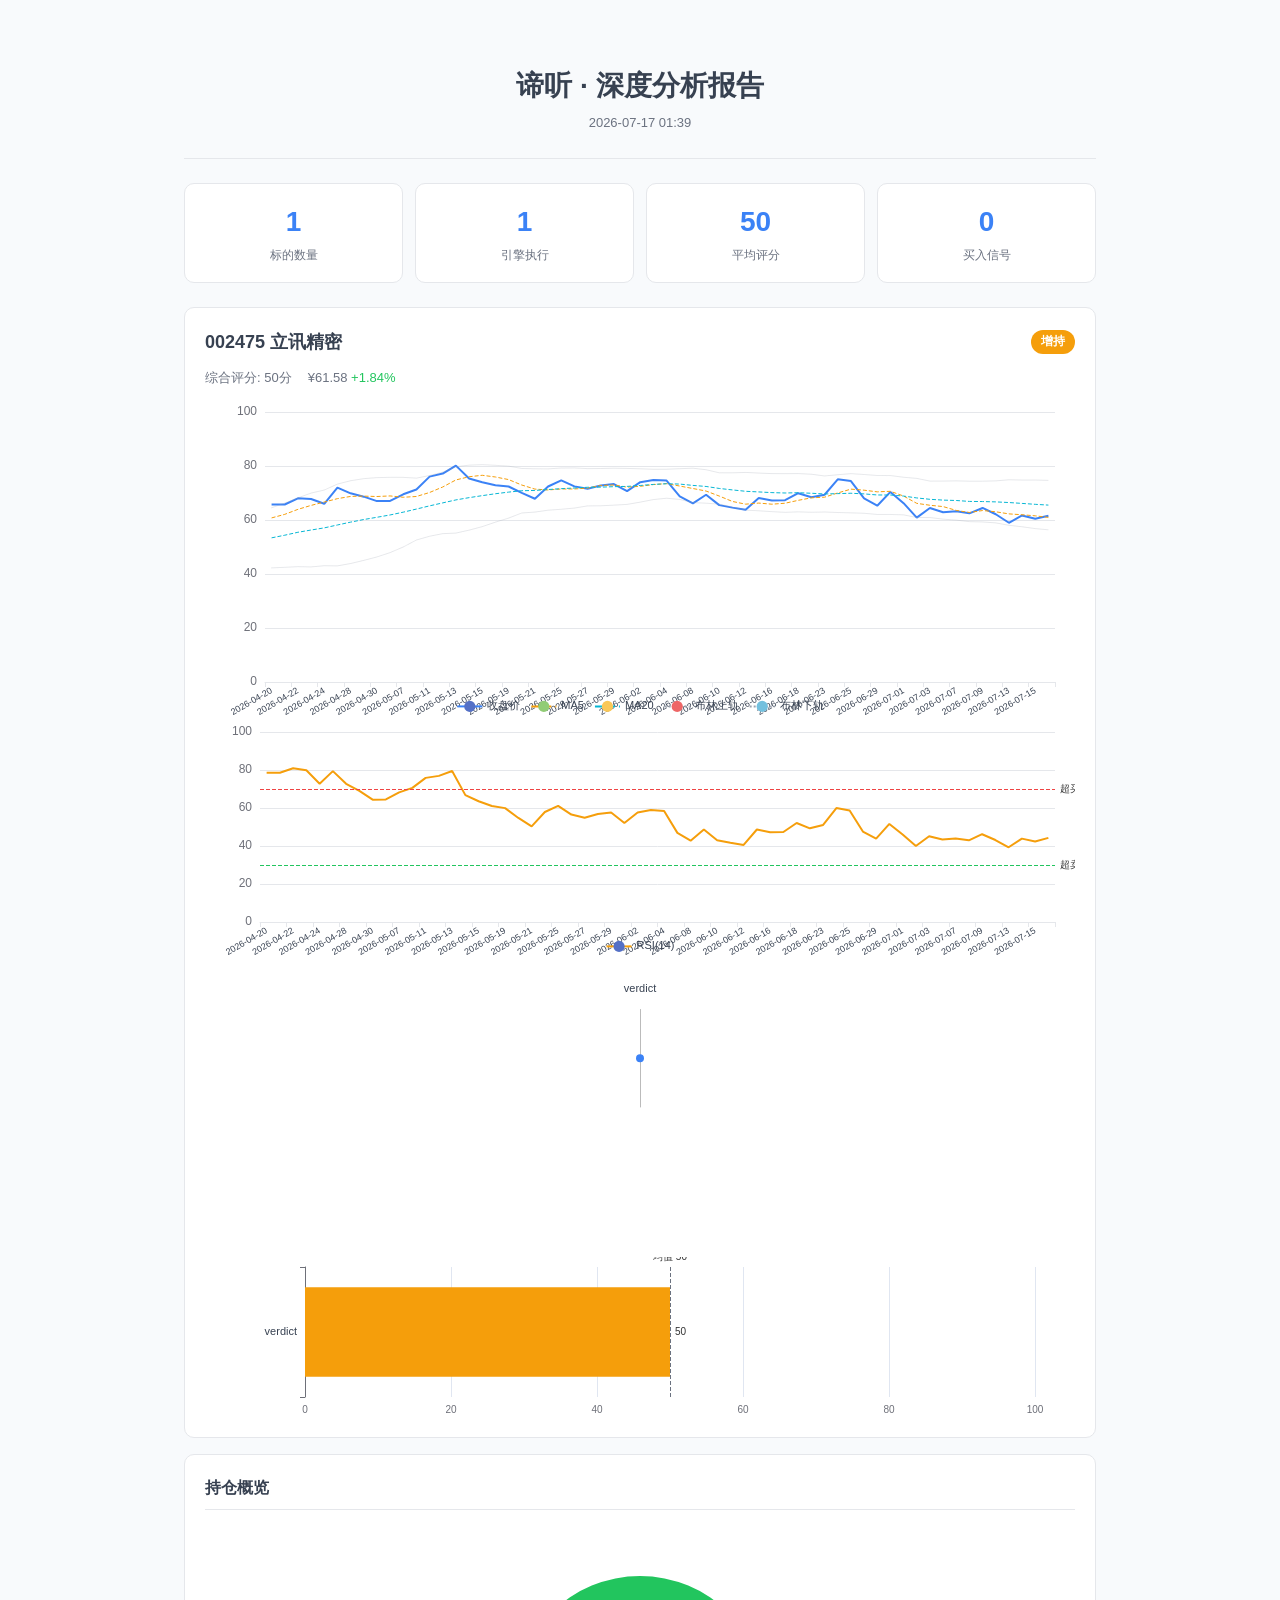
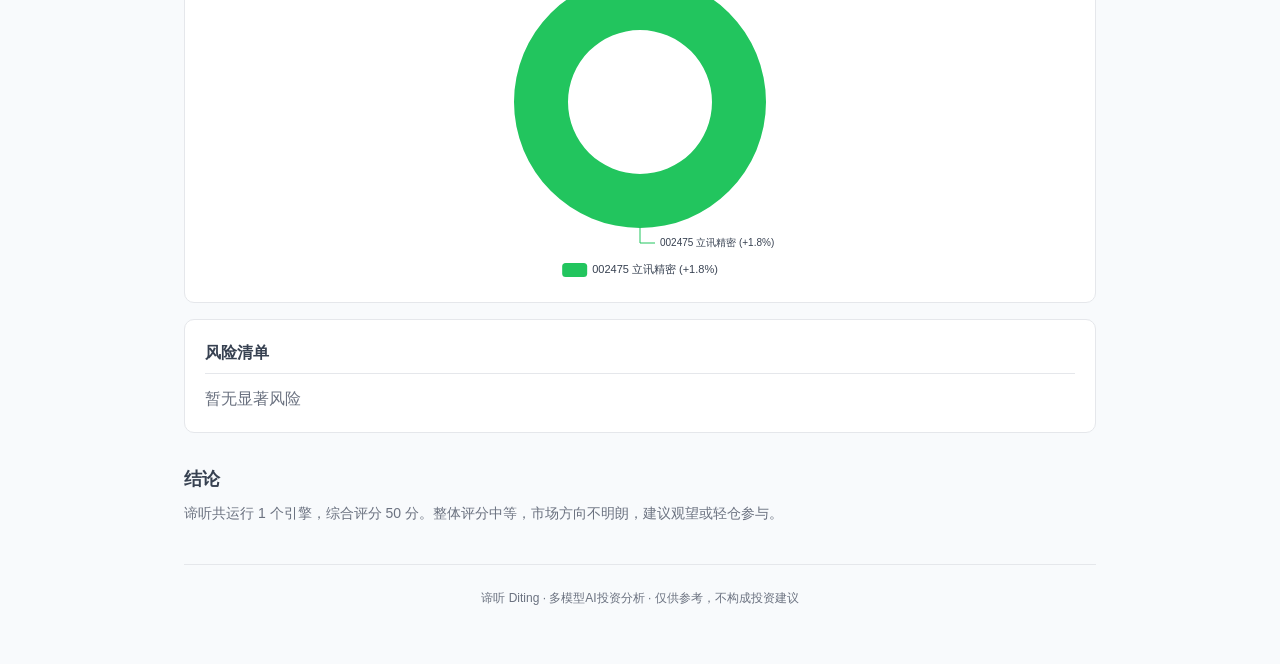
==== commit 9be35ab6: "fix: break circular deps, remove ?v= query params, stock.js skeleton" ====
--- a/report-002475.html
+++ b/report-002475.html
@@ -178,7 +178,7 @@
 
 <header>
   <h1>谛听 · 深度分析报告</h1>
-  <div class="time">2026-07-17 01:21</div>
+  <div class="time">2026-07-17 01:39</div>
 </header>
 
 <div class="overview-stats">
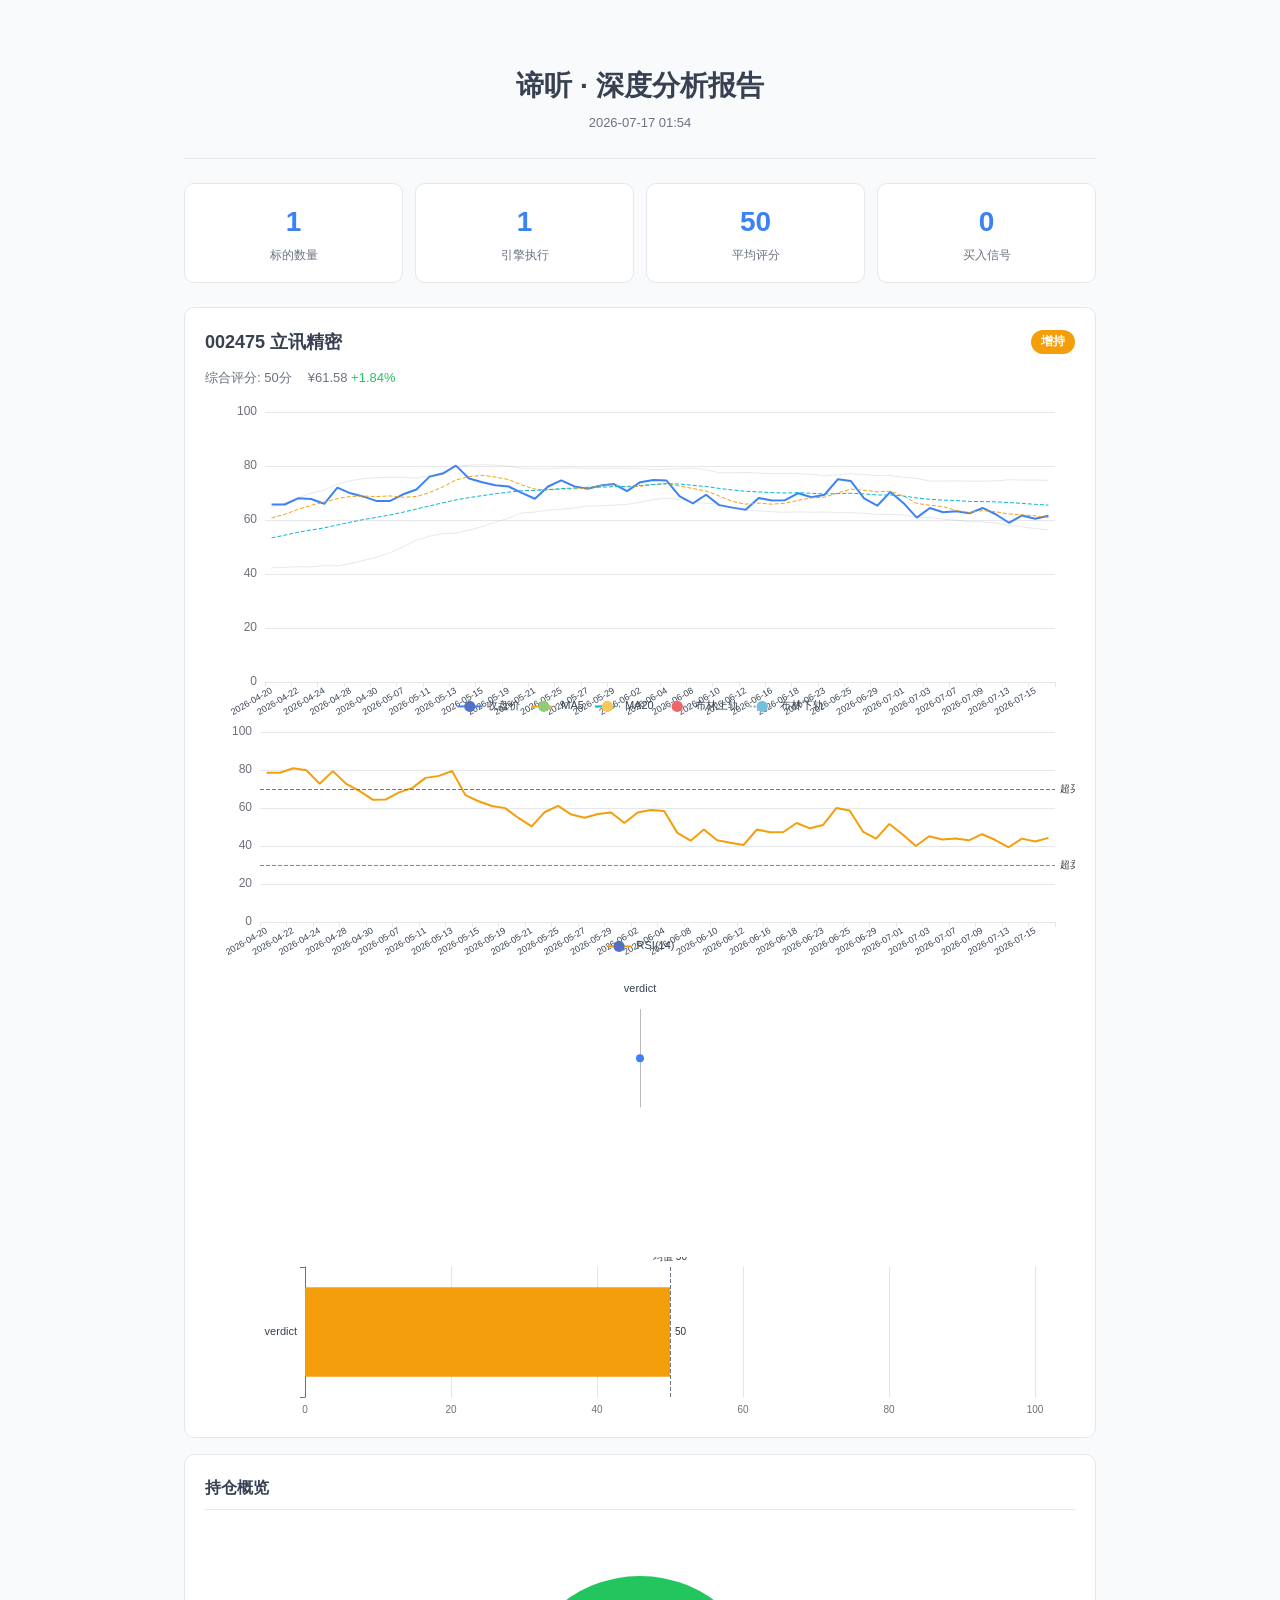
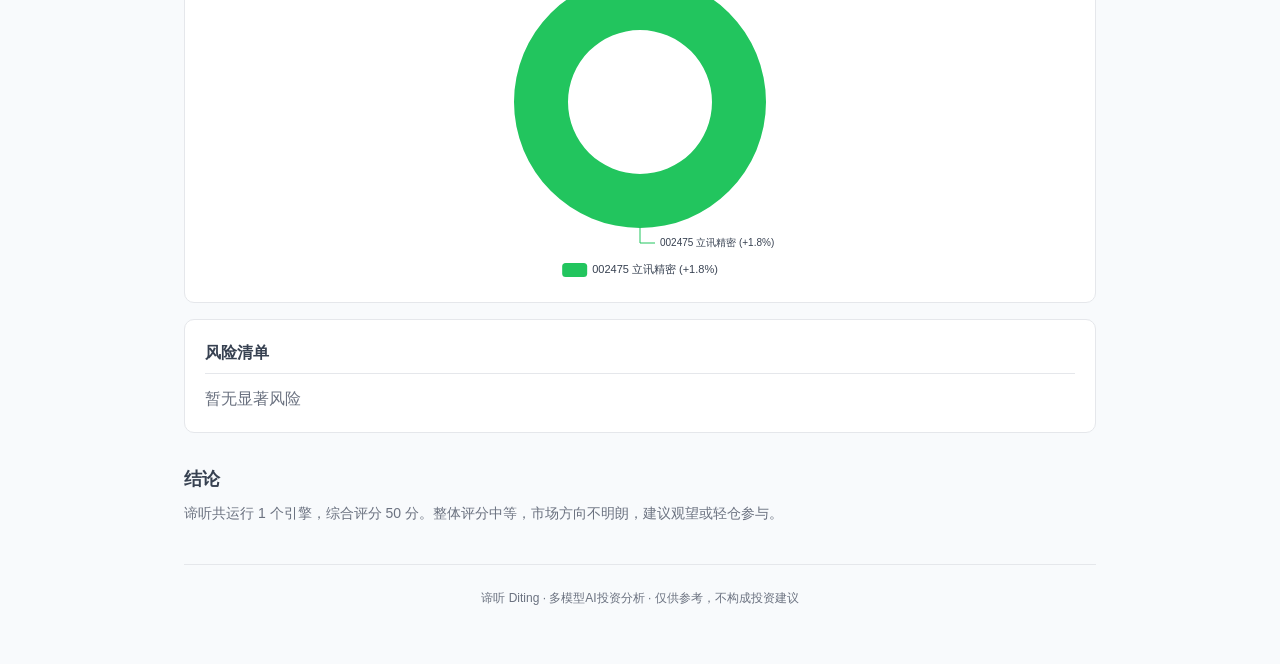
==== commit b7e764b2: "fix: restore working stock.js skeleton; clean __loaded markers; verified by Node import test" ====
--- a/report-002475.html
+++ b/report-002475.html
@@ -178,7 +178,7 @@
 
 <header>
   <h1>谛听 · 深度分析报告</h1>
-  <div class="time">2026-07-17 01:39</div>
+  <div class="time">2026-07-17 01:54</div>
 </header>
 
 <div class="overview-stats">
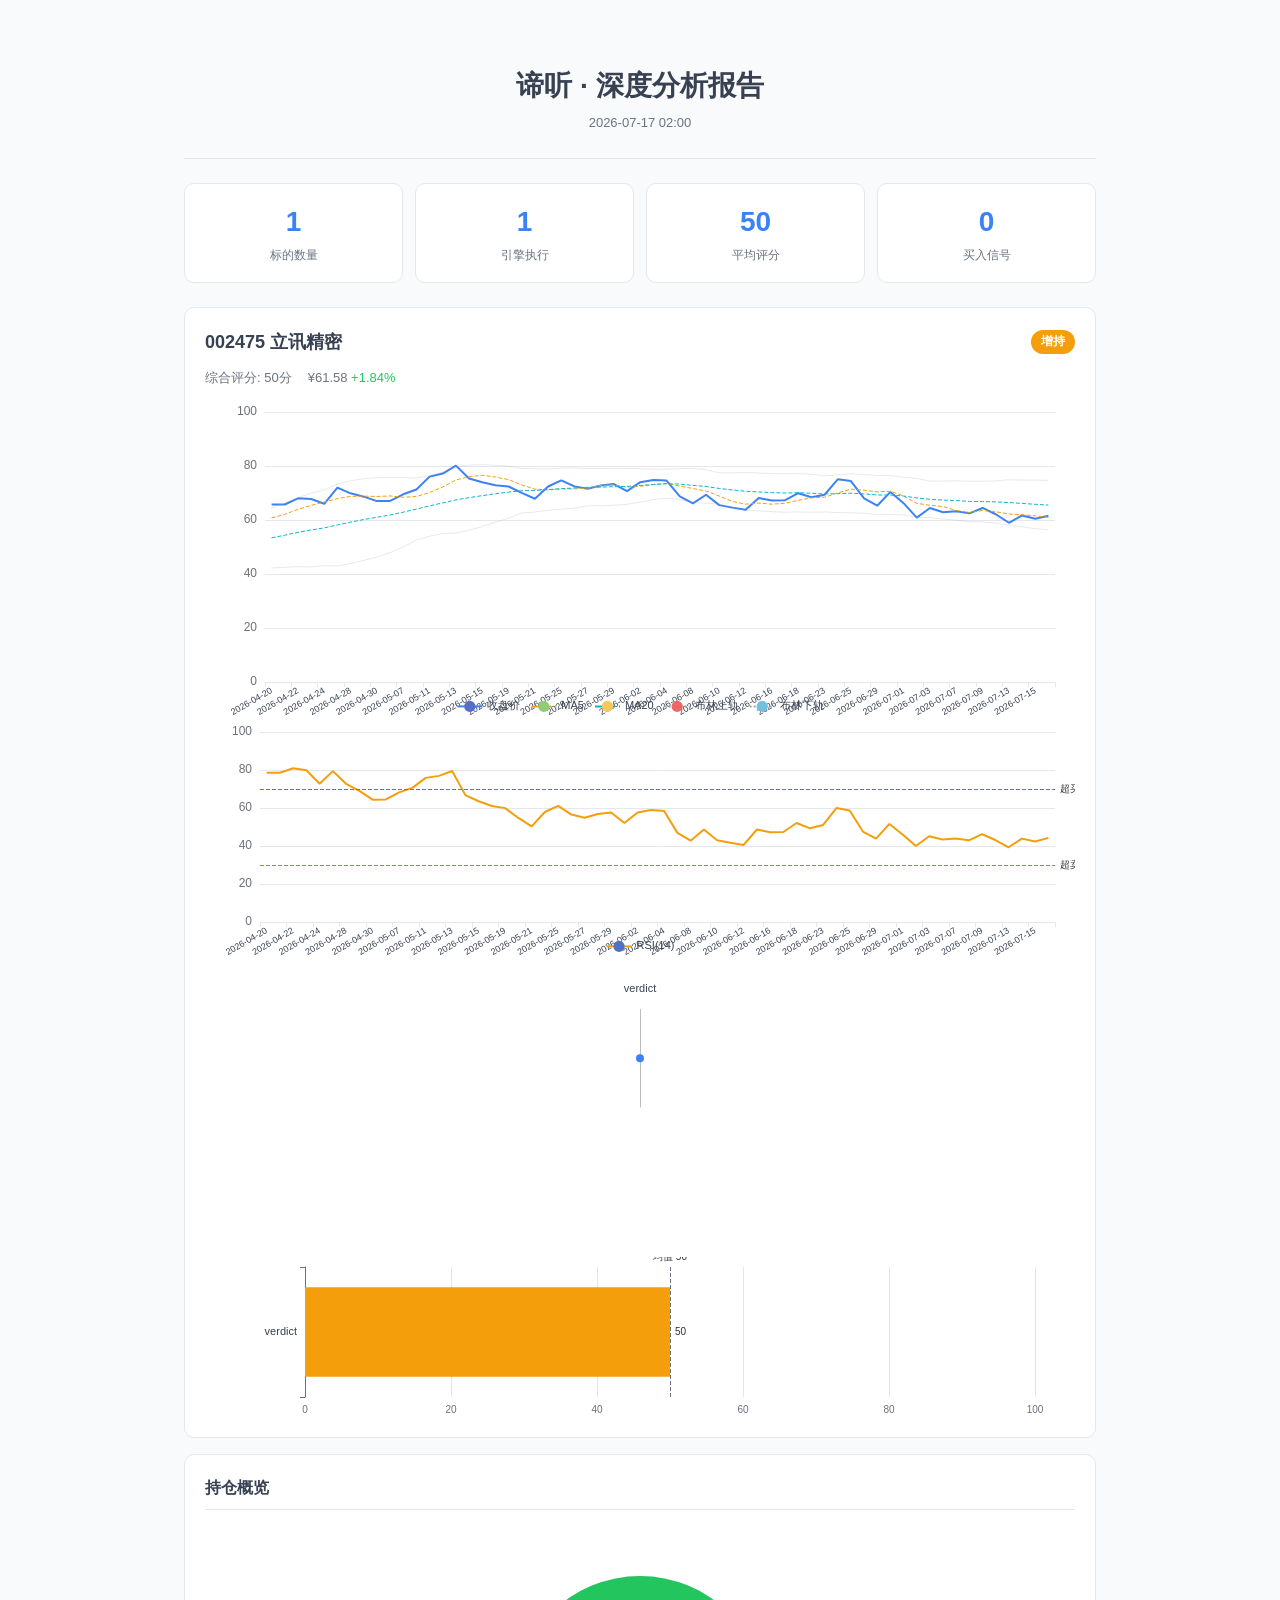
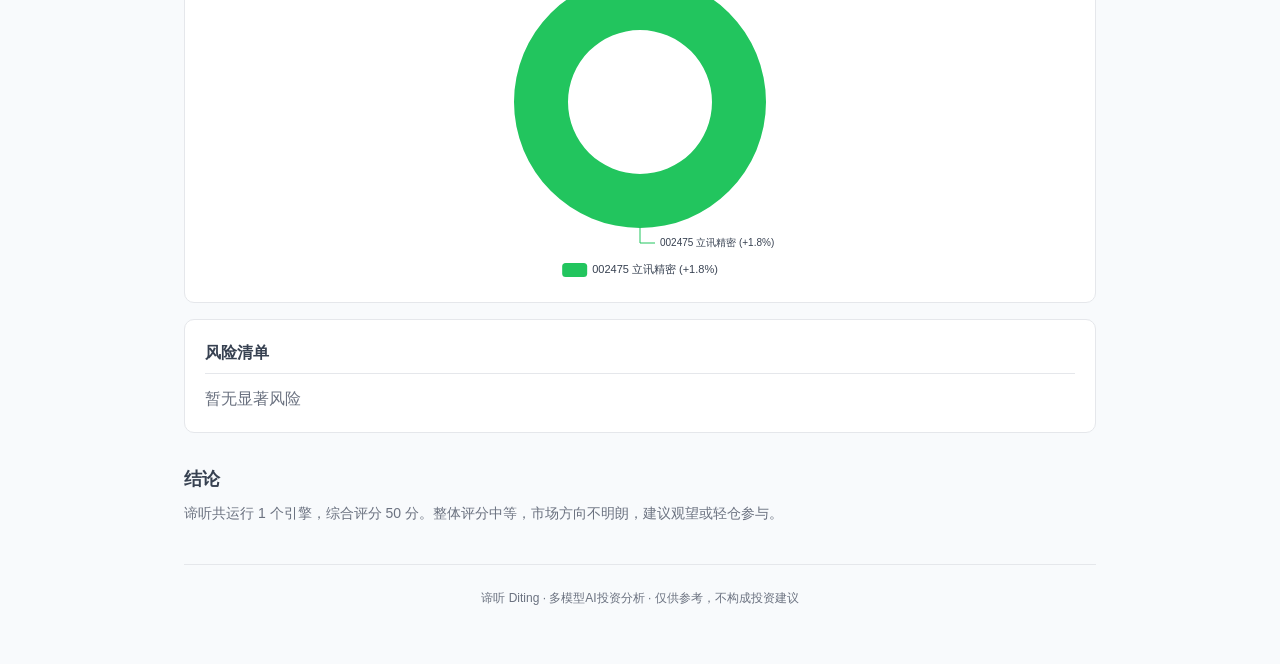
==== commit 30eb985c: "cleanup: remove diagnostic timer and __loaded markers" ====
--- a/report-002475.html
+++ b/report-002475.html
@@ -178,7 +178,7 @@
 
 <header>
   <h1>谛听 · 深度分析报告</h1>
-  <div class="time">2026-07-17 01:54</div>
+  <div class="time">2026-07-17 02:00</div>
 </header>
 
 <div class="overview-stats">
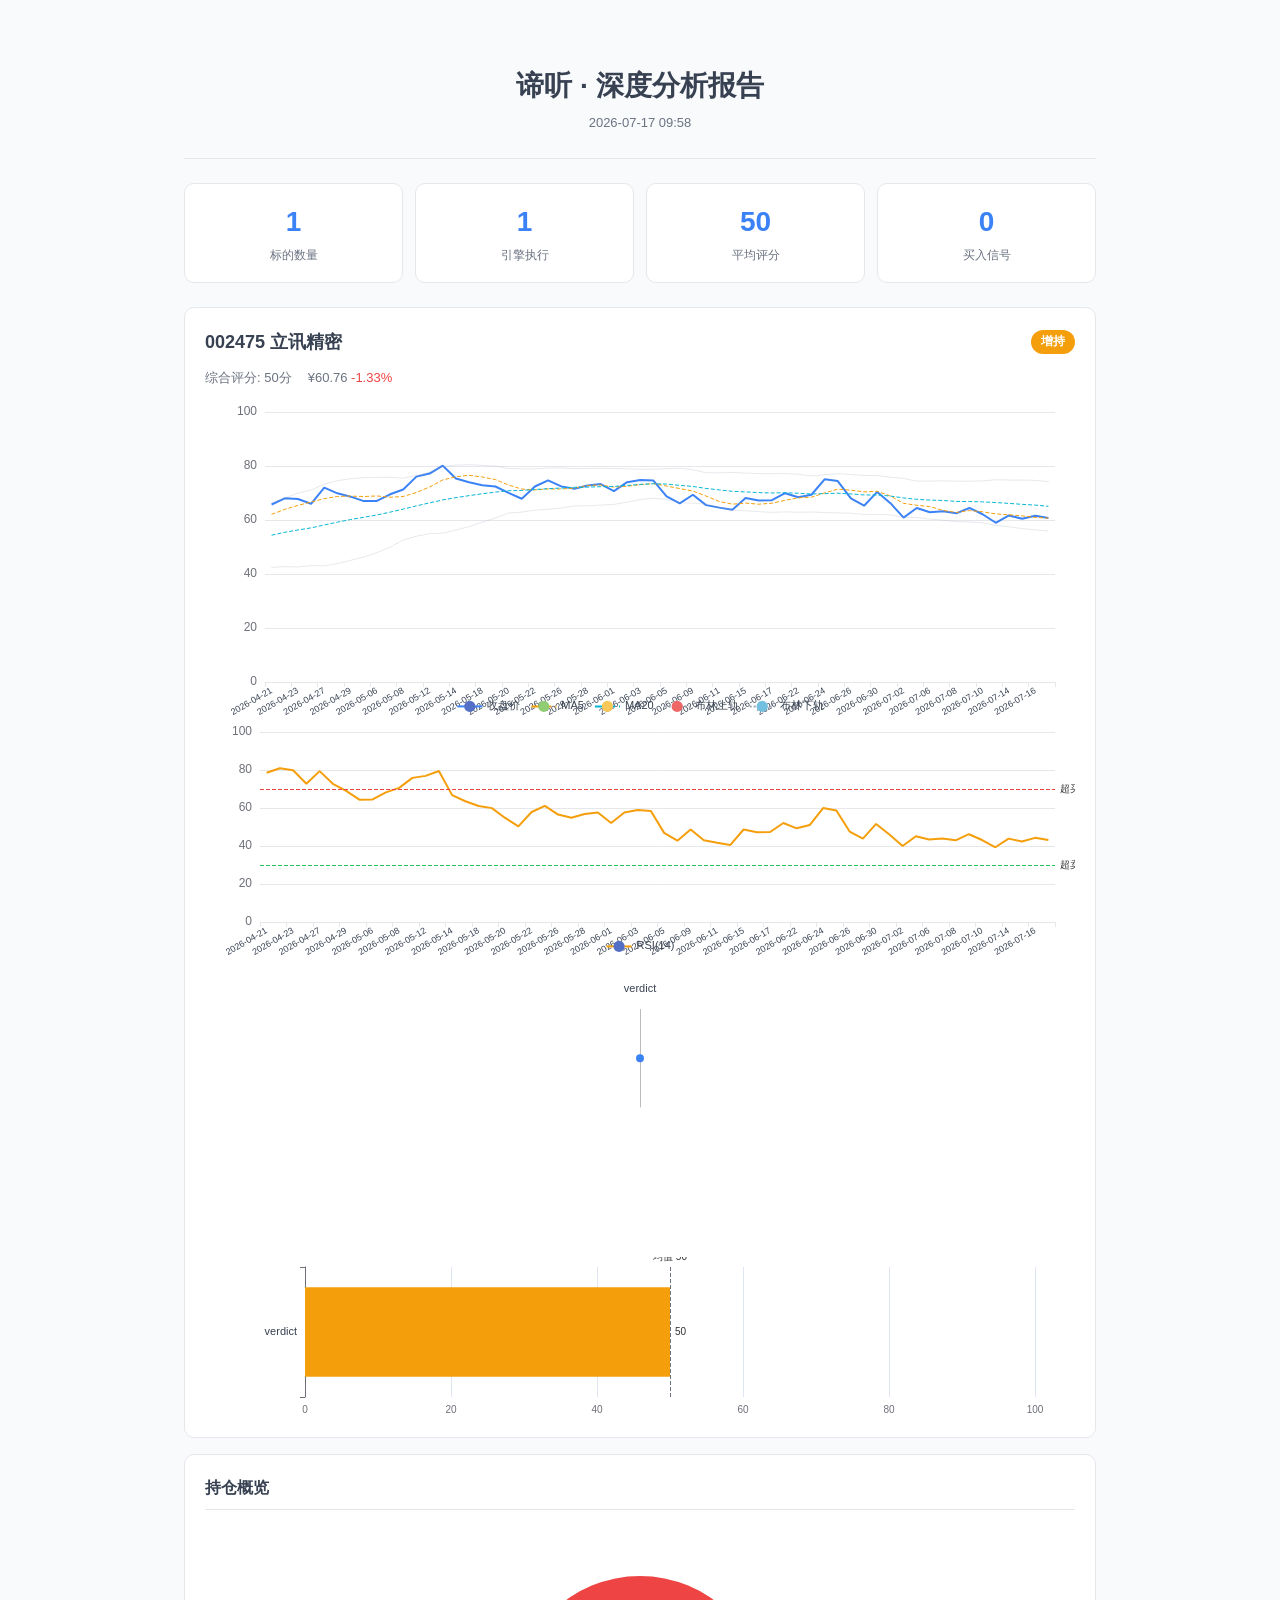
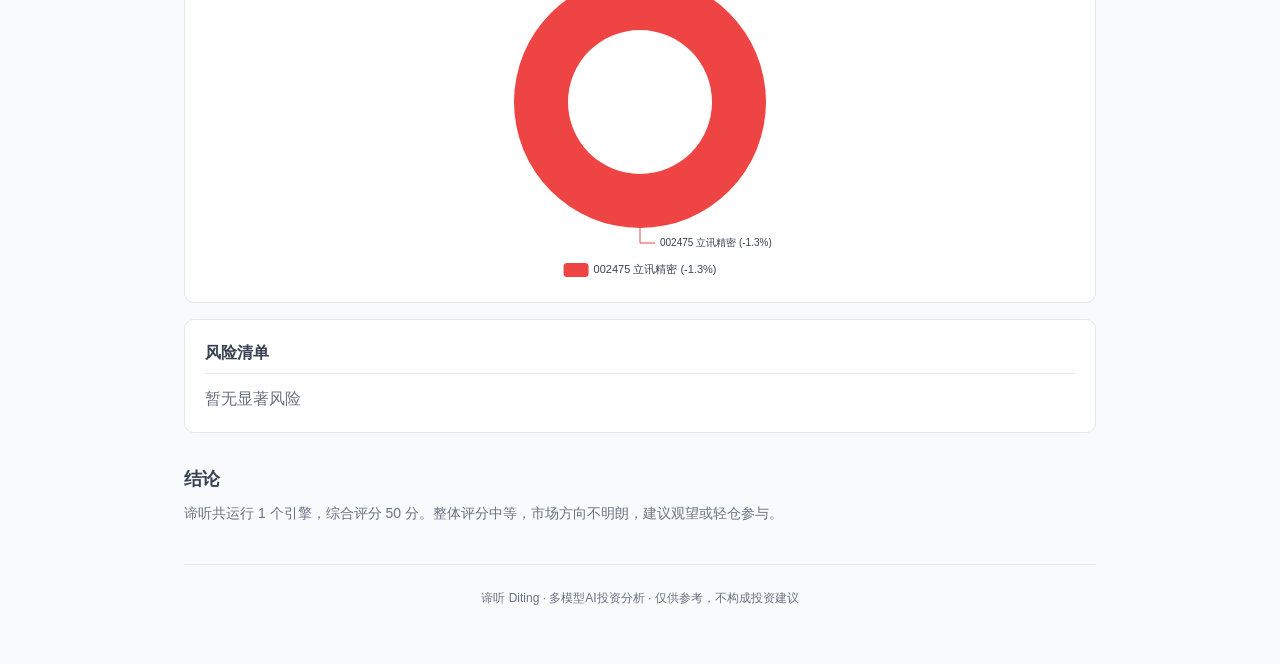
==== commit 541d45ec: "docs: add document-only communication rule + issues/ directory" ====
--- a/report-002475.html
+++ b/report-002475.html
@@ -178,24 +178,24 @@
 
 <header>
   <h1>谛听 · 深度分析报告</h1>
-  <div class="time">2026-07-17 02:00</div>
+  <div class="time">2026-07-17 09:58</div>
 </header>
 
 <div class="overview-stats">
   <div class="stat-box"><div class="num">1</div><div class="label">标的数量</div></div><div class="stat-box"><div class="num">1</div><div class="label">引擎执行</div></div><div class="stat-box"><div class="num">50</div><div class="label">平均评分</div></div><div class="stat-box"><div class="num">0</div><div class="label">买入信号</div></div>
 </div>
 
-<div class="card"><div class="symbol-header"><span class="symbol-name">002475 立讯精密</span><span class="badge badge-accumulate">增持</span></div><div class="meta-row"><span>综合评分: 50分</span><span>¥61.58 <span style="color:#22c55e">+1.84%</span></span></div><div id="price_002475" style="width:100%;height:320px;"></div>
+<div class="card"><div class="symbol-header"><span class="symbol-name">002475 立讯精密</span><span class="badge badge-accumulate">增持</span></div><div class="meta-row"><span>综合评分: 50分</span><span>¥60.76 <span style="color:#ef4444">-1.33%</span></span></div><div id="price_002475" style="width:100%;height:320px;"></div>
 <script>
 (function() {
     var chart = echarts.init(document.getElementById('price_002475'));
-    chart.setOption({"tooltip": {"trigger": "axis"}, "legend": {"bottom": 0, "textStyle": {"fontSize": 11, "color": "#374151"}}, "grid": {"left": 60, "right": 20, "top": 15, "bottom": 35}, "xAxis": {"type": "category", "data": ["2026-04-20", "2026-04-21", "2026-04-22", "2026-04-23", "2026-04-24", "2026-04-27", "2026-04-28", "2026-04-29", "2026-04-30", "2026-05-06", "2026-05-07", "2026-05-08", "2026-05-11", "2026-05-12", "2026-05-13", "2026-05-14", "2026-05-15", "2026-05-18", "2026-05-19", "2026-05-20", "2026-05-21", "2026-05-22", "2026-05-25", "2026-05-26", "2026-05-27", "2026-05-28", "2026-05-29", "2026-06-01", "2026-06-02", "2026-06-03", "2026-06-04", "2026-06-05", "2026-06-08", "2026-06-09", "2026-06-10", "2026-06-11", "2026-06-12", "2026-06-15", "2026-06-16", "2026-06-17", "2026-06-18", "2026-06-22", "2026-06-23", "2026-06-24", "2026-06-25", "2026-06-26", "2026-06-29", "2026-06-30", "2026-07-01", "2026-07-02", "2026-07-03", "2026-07-06", "2026-07-07", "2026-07-08", "2026-07-09", "2026-07-10", "2026-07-13", "2026-07-14", "2026-07-15", "2026-07-16"], "axisLabel": {"rotate": 30, "fontSize": 9, "color": "#374151"}, "axisLine": {"lineStyle": {"color": "#e5e7eb"}}}, "yAxis": {"type": "value", "name": "价格", "nameTextStyle": {"fontSize": 10, "color": "#374151"}, "splitLine": {"lineStyle": {"color": "#e5e7eb"}}}, "series": [{"name": "收盘价", "type": "line", "data": [65.73, 65.75, 68.03, 67.77, 66.0, 71.97, 69.88, 68.64, 67.0, 67.08, 69.52, 71.29, 76.06, 77.19, 80.15, 75.4, 74.0, 72.9, 72.4, 70.07, 67.87, 72.4, 74.7, 72.45, 71.59, 72.8, 73.29, 70.71, 74.0, 74.8, 74.59, 68.77, 66.14, 69.34, 65.51, 64.58, 63.76, 68.15, 67.26, 67.32, 69.93, 68.4, 69.36, 75.05, 74.42, 68.0, 65.3, 70.4, 66.24, 60.9, 64.44, 62.88, 63.28, 62.47, 64.46, 62.14, 58.98, 61.67, 60.47, 61.58], "lineStyle": {"width": 2, "color": "#3b82f6"}, "symbol": "none"}, {"name": "MA5", "type": "line", "data": [60.77, 62.092000000000006, 63.94199999999999, 65.40599999999999, 66.65599999999999, 67.904, 68.72999999999999, 68.852, 68.69800000000001, 68.91400000000002, 68.424, 68.70599999999999, 70.19000000000001, 72.228, 74.842, 76.018, 76.56000000000002, 75.928, 74.97, 72.954, 71.44800000000001, 71.12800000000001, 71.488, 71.498, 71.802, 72.788, 72.96600000000001, 72.168, 72.478, 73.12, 73.478, 72.574, 71.66, 70.728, 68.87, 66.86800000000001, 65.86600000000001, 66.268, 65.852, 66.214, 67.284, 68.212, 68.454, 70.012, 71.432, 71.046, 70.426, 70.63399999999999, 68.872, 66.16799999999999, 65.45599999999999, 64.97200000000001, 63.548, 62.794000000000004, 63.50599999999999, 63.04600000000001, 62.266, 61.944, 61.544000000000004, 60.967999999999996], "lineStyle": {"width": 1, "color": "#f59e0b", "type": "dashed"}, "symbol": "none"}, {"name": "MA20", "type": "line", "data": [53.395, 54.36749999999999, 55.452, 56.29200000000001, 57.0825, 58.1505, 59.206500000000005, 60.1755, 61.0055, 61.864999999999995, 62.900999999999996, 64.046, 65.2355, 66.34049999999999, 67.43900000000001, 68.279, 69.022, 69.728, 70.3255, 70.84150000000001, 70.9485, 71.281, 71.6145, 71.84849999999999, 72.128, 72.1695, 72.34, 72.4435, 72.79350000000001, 73.17949999999999, 73.433, 73.307, 72.811, 72.41850000000001, 71.6865, 71.1455, 70.6335, 70.396, 70.139, 70.0015, 70.1045, 69.9045, 69.6375, 69.76750000000001, 69.909, 69.66900000000001, 69.26950000000001, 69.25399999999999, 68.866, 68.171, 67.6635, 67.369, 67.226, 66.8825, 66.83, 66.708, 66.46900000000001, 66.145, 65.8055, 65.51849999999999], "lineStyle": {"width": 1, "color": "#06b6d4", "type": "dashed"}, "symbol": "none"}, {"name": "布林上轨", "type": "line", "data": [64.52545040938553, 66.26048577003758, 68.18864518334072, 69.96554664652656, 71.09453223549039, 73.29564266409498, 74.53881781152755, 75.30934979024454, 75.69630697149358, 75.81011421704089, 75.79859977670264, 75.50520985610771, 76.48485455458386, 77.73450853634556, 79.72194307266446, 80.31205430011323, 80.50141792032477, 80.25228289843614, 79.95036576803184, 79.0868132461002, 78.9669399979048, 78.93502377837956, 79.25332734180414, 79.2752405190192, 79.03021505254499, 79.07769338101312, 79.17823923166435, 79.10635627071531, 78.97004059196655, 78.79175904417706, 78.80201872833977, 78.99648836845078, 79.17910109679073, 78.61555286491297, 77.48398139508141, 77.47853610567545, 77.61715693677213, 77.37818907009294, 77.1886671067355, 77.16321774455196, 77.19605309245844, 76.94893184366198, 76.31169184936306, 76.76577008699473, 77.17186560815387, 76.84635004609707, 76.48757227508979, 76.46036969704754, 75.82792169477719, 75.40846073528108, 74.41276358556004, 74.4221453230007, 74.4966776633412, 74.37830619588806, 74.38078803834395, 74.48724796798292, 74.89631373820289, 74.79550409240001, 74.79795877037196, 74.67238045412536], "lineStyle": {"width": 0.5, "color": "#9ca3af", "type": "dotted"}, "symbol": "none"}, {"name": "布林下轨", "type": "line", "data": [42.26454959061448, 42.47451422996241, 42.71535481665927, 42.618453353473456, 43.070467764509615, 43.00535733590502, 43.87418218847247, 45.04165020975546, 46.31469302850641, 47.9198857829591, 50.00340022329735, 52.58679014389231, 53.986145445416135, 54.946491463654425, 55.156056927335555, 56.24594569988677, 57.54258207967524, 59.20371710156385, 60.70063423196816, 62.59618675389981, 62.93006000209519, 63.62697622162045, 63.97567265819587, 64.42175948098077, 65.22578494745501, 65.26130661898688, 65.50176076833566, 65.78064372928469, 66.61695940803347, 67.56724095582292, 68.06398127166024, 67.61751163154922, 66.44289890320928, 66.22144713508705, 65.88901860491858, 64.81246389432455, 63.64984306322786, 63.41381092990705, 63.0893328932645, 62.83978225544802, 63.01294690754156, 62.860068156338016, 62.963308150636955, 62.76922991300528, 62.64613439184614, 62.49164995390296, 62.05142772491022, 62.04763030295245, 61.90407830522282, 60.933539264718924, 60.914236414439955, 60.3158546769993, 59.955322336658796, 59.386693804111935, 59.27921196165605, 58.92875203201708, 58.04168626179712, 57.49449590759998, 56.81304122962803, 56.36461954587462], "lineStyle": {"width": 0.5, "color": "#9ca3af", "type": "dotted"}, "symbol": "none"}]});
+    chart.setOption({"tooltip": {"trigger": "axis"}, "legend": {"bottom": 0, "textStyle": {"fontSize": 11, "color": "#374151"}}, "grid": {"left": 60, "right": 20, "top": 15, "bottom": 35}, "xAxis": {"type": "category", "data": ["2026-04-21", "2026-04-22", "2026-04-23", "2026-04-24", "2026-04-27", "2026-04-28", "2026-04-29", "2026-04-30", "2026-05-06", "2026-05-07", "2026-05-08", "2026-05-11", "2026-05-12", "2026-05-13", "2026-05-14", "2026-05-15", "2026-05-18", "2026-05-19", "2026-05-20", "2026-05-21", "2026-05-22", "2026-05-25", "2026-05-26", "2026-05-27", "2026-05-28", "2026-05-29", "2026-06-01", "2026-06-02", "2026-06-03", "2026-06-04", "2026-06-05", "2026-06-08", "2026-06-09", "2026-06-10", "2026-06-11", "2026-06-12", "2026-06-15", "2026-06-16", "2026-06-17", "2026-06-18", "2026-06-22", "2026-06-23", "2026-06-24", "2026-06-25", "2026-06-26", "2026-06-29", "2026-06-30", "2026-07-01", "2026-07-02", "2026-07-03", "2026-07-06", "2026-07-07", "2026-07-08", "2026-07-09", "2026-07-10", "2026-07-13", "2026-07-14", "2026-07-15", "2026-07-16", "2026-07-17"], "axisLabel": {"rotate": 30, "fontSize": 9, "color": "#374151"}, "axisLine": {"lineStyle": {"color": "#e5e7eb"}}}, "yAxis": {"type": "value", "name": "价格", "nameTextStyle": {"fontSize": 10, "color": "#374151"}, "splitLine": {"lineStyle": {"color": "#e5e7eb"}}}, "series": [{"name": "收盘价", "type": "line", "data": [65.75, 68.03, 67.77, 66.0, 71.97, 69.88, 68.64, 67.0, 67.08, 69.52, 71.29, 76.06, 77.19, 80.15, 75.4, 74.0, 72.9, 72.4, 70.07, 67.87, 72.4, 74.7, 72.45, 71.59, 72.8, 73.29, 70.71, 74.0, 74.8, 74.59, 68.77, 66.14, 69.34, 65.51, 64.58, 63.76, 68.15, 67.26, 67.32, 69.93, 68.4, 69.36, 75.05, 74.42, 68.0, 65.3, 70.4, 66.24, 60.9, 64.44, 62.88, 63.28, 62.47, 64.46, 62.14, 58.98, 61.67, 60.47, 61.58, 60.76], "lineStyle": {"width": 2, "color": "#3b82f6"}, "symbol": "none"}, {"name": "MA5", "type": "line", "data": [62.092000000000006, 63.94199999999999, 65.40599999999999, 66.65599999999999, 67.904, 68.72999999999999, 68.852, 68.69800000000001, 68.91400000000002, 68.424, 68.70599999999999, 70.19000000000001, 72.228, 74.842, 76.018, 76.56000000000002, 75.928, 74.97, 72.954, 71.44800000000001, 71.12800000000001, 71.488, 71.498, 71.802, 72.788, 72.96600000000001, 72.168, 72.478, 73.12, 73.478, 72.574, 71.66, 70.728, 68.87, 66.86800000000001, 65.86600000000001, 66.268, 65.852, 66.214, 67.284, 68.212, 68.454, 70.012, 71.432, 71.046, 70.426, 70.63399999999999, 68.872, 66.16799999999999, 65.45599999999999, 64.97200000000001, 63.548, 62.794000000000004, 63.50599999999999, 63.04600000000001, 62.266, 61.944, 61.544000000000004, 60.967999999999996, 60.69200000000001], "lineStyle": {"width": 1, "color": "#f59e0b", "type": "dashed"}, "symbol": "none"}, {"name": "MA20", "type": "line", "data": [54.36749999999999, 55.452, 56.29200000000001, 57.0825, 58.1505, 59.206500000000005, 60.1755, 61.0055, 61.864999999999995, 62.900999999999996, 64.046, 65.2355, 66.34049999999999, 67.43900000000001, 68.279, 69.022, 69.728, 70.3255, 70.84150000000001, 70.9485, 71.281, 71.6145, 71.84849999999999, 72.128, 72.1695, 72.34, 72.4435, 72.79350000000001, 73.17949999999999, 73.433, 73.307, 72.811, 72.41850000000001, 71.6865, 71.1455, 70.6335, 70.396, 70.139, 70.0015, 70.1045, 69.9045, 69.6375, 69.76750000000001, 69.909, 69.66900000000001, 69.26950000000001, 69.25399999999999, 68.866, 68.171, 67.6635, 67.369, 67.226, 66.8825, 66.83, 66.708, 66.46900000000001, 66.145, 65.8055, 65.51849999999999, 65.05999999999999], "lineStyle": {"width": 1, "color": "#06b6d4", "type": "dashed"}, "symbol": "none"}, {"name": "布林上轨", "type": "line", "data": [66.26048577003758, 68.18864518334072, 69.96554664652656, 71.09453223549039, 73.29564266409498, 74.53881781152755, 75.30934979024454, 75.69630697149358, 75.81011421704089, 75.79859977670264, 75.50520985610771, 76.48485455458386, 77.73450853634556, 79.72194307266446, 80.31205430011323, 80.50141792032477, 80.25228289843614, 79.95036576803184, 79.0868132461002, 78.9669399979048, 78.93502377837956, 79.25332734180414, 79.2752405190192, 79.03021505254499, 79.07769338101312, 79.17823923166435, 79.10635627071531, 78.97004059196655, 78.79175904417706, 78.80201872833977, 78.99648836845078, 79.17910109679073, 78.61555286491297, 77.48398139508141, 77.47853610567545, 77.61715693677213, 77.37818907009294, 77.1886671067355, 77.16321774455196, 77.19605309245844, 76.94893184366198, 76.31169184936306, 76.76577008699473, 77.17186560815387, 76.84635004609707, 76.48757227508979, 76.46036969704754, 75.82792169477719, 75.40846073528108, 74.41276358556004, 74.4221453230007, 74.4966776633412, 74.37830619588806, 74.38078803834395, 74.48724796798292, 74.89631373820289, 74.79550409240001, 74.79795877037196, 74.67238045412536, 74.20211538344422], "lineStyle": {"width": 0.5, "color": "#9ca3af", "type": "dotted"}, "symbol": "none"}, {"name": "布林下轨", "type": "line", "data": [42.47451422996241, 42.71535481665927, 42.618453353473456, 43.070467764509615, 43.00535733590502, 43.87418218847247, 45.04165020975546, 46.31469302850641, 47.9198857829591, 50.00340022329735, 52.58679014389231, 53.986145445416135, 54.946491463654425, 55.156056927335555, 56.24594569988677, 57.54258207967524, 59.20371710156385, 60.70063423196816, 62.59618675389981, 62.93006000209519, 63.62697622162045, 63.97567265819587, 64.42175948098077, 65.22578494745501, 65.26130661898688, 65.50176076833566, 65.78064372928469, 66.61695940803347, 67.56724095582292, 68.06398127166024, 67.61751163154922, 66.44289890320928, 66.22144713508705, 65.88901860491858, 64.81246389432455, 63.64984306322786, 63.41381092990705, 63.0893328932645, 62.83978225544802, 63.01294690754156, 62.860068156338016, 62.963308150636955, 62.76922991300528, 62.64613439184614, 62.49164995390296, 62.05142772491022, 62.04763030295245, 61.90407830522282, 60.933539264718924, 60.914236414439955, 60.3158546769993, 59.955322336658796, 59.386693804111935, 59.27921196165605, 58.92875203201708, 58.04168626179712, 57.49449590759998, 56.81304122962803, 56.36461954587462, 55.917884616555746], "lineStyle": {"width": 0.5, "color": "#9ca3af", "type": "dotted"}, "symbol": "none"}]});
 })();
 </script><div id="rsi_002475" style="width:100%;height:240px;"></div>
 <script>
 (function() {
     var chart = echarts.init(document.getElementById('rsi_002475'));
-    chart.setOption({"tooltip": {"trigger": "axis"}, "legend": {"bottom": 0, "textStyle": {"fontSize": 11, "color": "#374151"}}, "grid": {"left": 55, "right": 20, "top": 15, "bottom": 35}, "xAxis": {"type": "category", "data": ["2026-04-20", "2026-04-21", "2026-04-22", "2026-04-23", "2026-04-24", "2026-04-27", "2026-04-28", "2026-04-29", "2026-04-30", "2026-05-06", "2026-05-07", "2026-05-08", "2026-05-11", "2026-05-12", "2026-05-13", "2026-05-14", "2026-05-15", "2026-05-18", "2026-05-19", "2026-05-20", "2026-05-21", "2026-05-22", "2026-05-25", "2026-05-26", "2026-05-27", "2026-05-28", "2026-05-29", "2026-06-01", "2026-06-02", "2026-06-03", "2026-06-04", "2026-06-05", "2026-06-08", "2026-06-09", "2026-06-10", "2026-06-11", "2026-06-12", "2026-06-15", "2026-06-16", "2026-06-17", "2026-06-18", "2026-06-22", "2026-06-23", "2026-06-24", "2026-06-25", "2026-06-26", "2026-06-29", "2026-06-30", "2026-07-01", "2026-07-02", "2026-07-03", "2026-07-06", "2026-07-07", "2026-07-08", "2026-07-09", "2026-07-10", "2026-07-13", "2026-07-14", "2026-07-15", "2026-07-16"], "axisLabel": {"rotate": 30, "fontSize": 9, "color": "#374151"}, "axisLine": {"lineStyle": {"color": "#e5e7eb"}}}, "yAxis": {"type": "value", "name": "RSI", "nameTextStyle": {"fontSize": 10, "color": "#374151"}, "min": 0, "max": 100, "splitLine": {"lineStyle": {"color": "#e5e7eb"}}}, "series": [{"name": "RSI(14)", "type": "line", "data": [78.55492229376844, 78.57625823254497, 80.9082135989384, 79.84094492725113, 72.80049989161995, 79.39903758621307, 72.74554299839227, 69.0485452573286, 64.38782139988386, 64.51365335717183, 68.20386491982508, 70.59283777702466, 75.85728509604871, 76.91175766555703, 79.44441779621837, 66.78407319458772, 63.56860702615954, 61.08020327301938, 59.93179207266978, 54.764460177638924, 50.35016440514475, 57.87890708197104, 61.10387427942281, 56.54304099219161, 54.857602568407245, 56.808367544969116, 57.60729410809088, 52.138699318098, 57.65852234188106, 58.89978453544709, 58.415678016864256, 46.90853592145309, 42.805071017803755, 48.686822454689626, 42.988640278899425, 41.71203928145592, 40.56810319552323, 48.6822570089413, 47.273136195278376, 47.383707820379676, 52.09032541201625, 49.30597536016356, 51.07314621016801, 59.9783267094909, 58.70430061927285, 47.60665596428794, 43.852051189506476, 51.614563629663515, 46.02509015320082, 40.03214731161763, 45.13257671968004, 43.381524597494284, 43.98167368473322, 42.987968374030444, 46.203778321111834, 43.14811647756907, 39.33251268233606, 43.88191314368295, 42.356010396372, 44.285901590690564], "lineStyle": {"width": 2, "color": "#f59e0b"}, "symbol": "none", "markLine": {"silent": true, "symbol": "none", "data": [{"yAxis": 30, "label": {"formatter": "超卖 30", "fontSize": 10}, "lineStyle": {"color": "#22c55e", "type": "dashed", "width": 1}}, {"yAxis": 70, "label": {"formatter": "超买 70", "fontSize": 10}, "lineStyle": {"color": "#ef4444", "type": "dashed", "width": 1}}]}}]});
+    chart.setOption({"tooltip": {"trigger": "axis"}, "legend": {"bottom": 0, "textStyle": {"fontSize": 11, "color": "#374151"}}, "grid": {"left": 55, "right": 20, "top": 15, "bottom": 35}, "xAxis": {"type": "category", "data": ["2026-04-21", "2026-04-22", "2026-04-23", "2026-04-24", "2026-04-27", "2026-04-28", "2026-04-29", "2026-04-30", "2026-05-06", "2026-05-07", "2026-05-08", "2026-05-11", "2026-05-12", "2026-05-13", "2026-05-14", "2026-05-15", "2026-05-18", "2026-05-19", "2026-05-20", "2026-05-21", "2026-05-22", "2026-05-25", "2026-05-26", "2026-05-27", "2026-05-28", "2026-05-29", "2026-06-01", "2026-06-02", "2026-06-03", "2026-06-04", "2026-06-05", "2026-06-08", "2026-06-09", "2026-06-10", "2026-06-11", "2026-06-12", "2026-06-15", "2026-06-16", "2026-06-17", "2026-06-18", "2026-06-22", "2026-06-23", "2026-06-24", "2026-06-25", "2026-06-26", "2026-06-29", "2026-06-30", "2026-07-01", "2026-07-02", "2026-07-03", "2026-07-06", "2026-07-07", "2026-07-08", "2026-07-09", "2026-07-10", "2026-07-13", "2026-07-14", "2026-07-15", "2026-07-16", "2026-07-17"], "axisLabel": {"rotate": 30, "fontSize": 9, "color": "#374151"}, "axisLine": {"lineStyle": {"color": "#e5e7eb"}}}, "yAxis": {"type": "value", "name": "RSI", "nameTextStyle": {"fontSize": 10, "color": "#374151"}, "min": 0, "max": 100, "splitLine": {"lineStyle": {"color": "#e5e7eb"}}}, "series": [{"name": "RSI(14)", "type": "line", "data": [78.57625823254497, 80.9082135989384, 79.84094492725113, 72.80049989161995, 79.39903758621307, 72.74554299839227, 69.0485452573286, 64.38782139988386, 64.51365335717183, 68.20386491982508, 70.59283777702466, 75.85728509604871, 76.91175766555703, 79.44441779621837, 66.78407319458772, 63.56860702615954, 61.08020327301938, 59.93179207266978, 54.764460177638924, 50.35016440514475, 57.87890708197104, 61.10387427942281, 56.54304099219161, 54.857602568407245, 56.808367544969116, 57.60729410809088, 52.138699318098, 57.65852234188106, 58.89978453544709, 58.415678016864256, 46.90853592145309, 42.805071017803755, 48.686822454689626, 42.988640278899425, 41.71203928145592, 40.56810319552323, 48.6822570089413, 47.273136195278376, 47.383707820379676, 52.09032541201625, 49.30597536016356, 51.07314621016801, 59.9783267094909, 58.70430061927285, 47.60665596428794, 43.852051189506476, 51.614563629663515, 46.02509015320082, 40.03214731161763, 45.13257671968004, 43.381524597494284, 43.98167368473322, 42.987968374030444, 46.203778321111834, 43.14811647756907, 39.33251268233606, 43.88191314368295, 42.356010396372, 44.285901590690564, 43.136944705393795], "lineStyle": {"width": 2, "color": "#f59e0b"}, "symbol": "none", "markLine": {"silent": true, "symbol": "none", "data": [{"yAxis": 30, "label": {"formatter": "超卖 30", "fontSize": 10}, "lineStyle": {"color": "#22c55e", "type": "dashed", "width": 1}}, {"yAxis": 70, "label": {"formatter": "超买 70", "fontSize": 10}, "lineStyle": {"color": "#ef4444", "type": "dashed", "width": 1}}]}}]});
 })();
 </script><div id="radar_002475" style="width:100%;height:300px;"></div>
 <script>
@@ -218,7 +218,7 @@
 <script>
 (function() {
     var chart = echarts.init(document.getElementById('holdings_pie'));
-    chart.setOption({"tooltip": {"trigger": "item", "formatter": "{b}: {c} ({d}%)"}, "legend": {"bottom": 0, "textStyle": {"fontSize": 11, "color": "#374151"}}, "series": [{"name": "市值分布", "type": "pie", "radius": ["40%", "70%"], "center": ["50%", "50%"], "data": [{"value": 1.0, "name": "002475 立讯精密 (+1.8%)", "itemStyle": {"color": "#22c55e"}}], "label": {"fontSize": 10, "color": "#374151"}}]});
+    chart.setOption({"tooltip": {"trigger": "item", "formatter": "{b}: {c} ({d}%)"}, "legend": {"bottom": 0, "textStyle": {"fontSize": 11, "color": "#374151"}}, "series": [{"name": "市值分布", "type": "pie", "radius": ["40%", "70%"], "center": ["50%", "50%"], "data": [{"value": 1.0, "name": "002475 立讯精密 (-1.3%)", "itemStyle": {"color": "#ef4444"}}], "label": {"fontSize": 10, "color": "#374151"}}]});
 })();
 </script>
 </div>
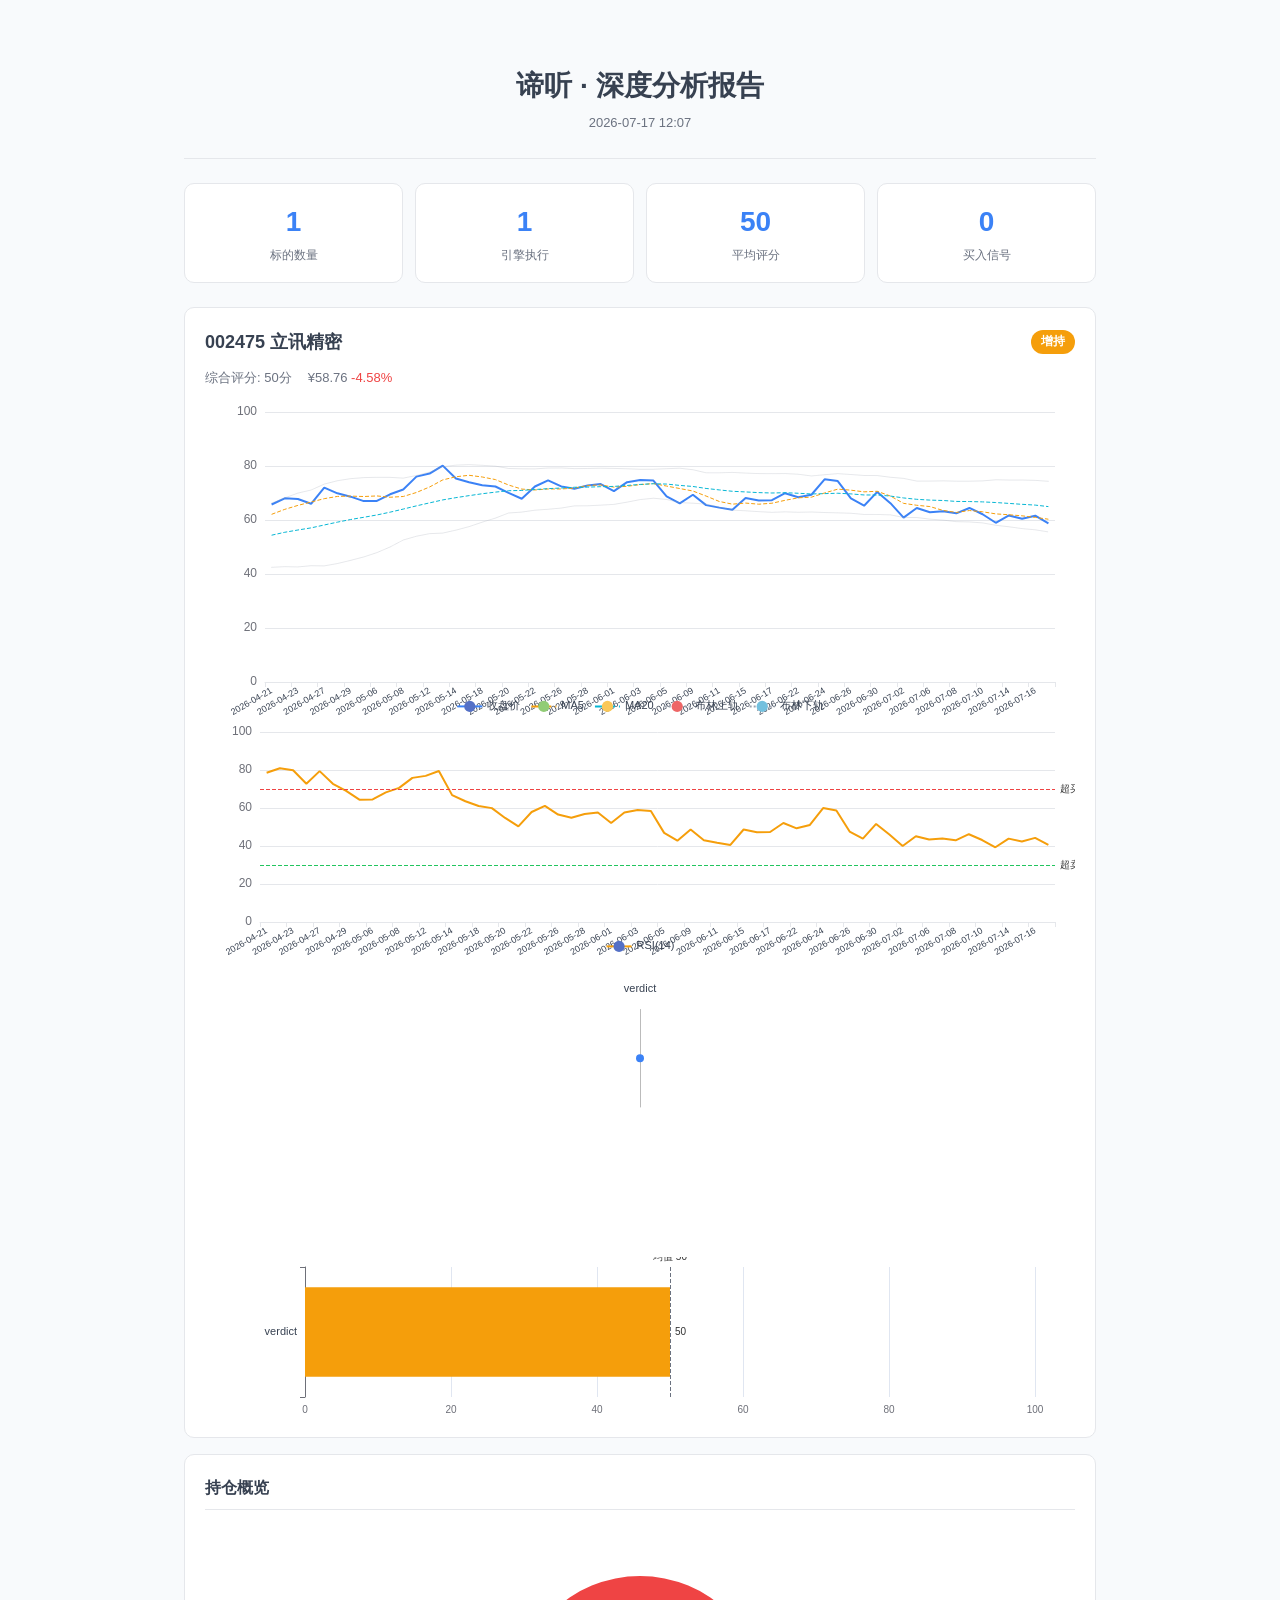
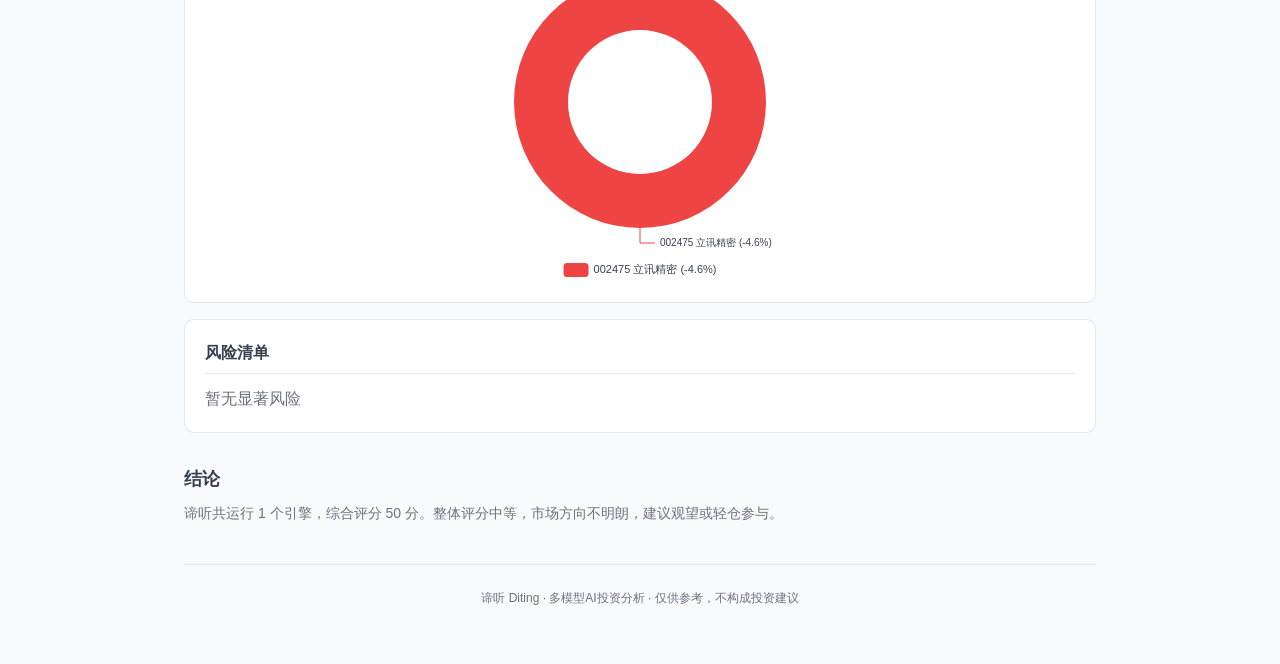
==== commit 9b6e13af: "feat: Step 1 — db_get index-safe access + FreshnessInfo + _api_response(freshness) + notification ho" ====
--- a/report-002475.html
+++ b/report-002475.html
@@ -178,24 +178,24 @@
 
 <header>
   <h1>谛听 · 深度分析报告</h1>
-  <div class="time">2026-07-17 09:58</div>
+  <div class="time">2026-07-17 12:07</div>
 </header>
 
 <div class="overview-stats">
   <div class="stat-box"><div class="num">1</div><div class="label">标的数量</div></div><div class="stat-box"><div class="num">1</div><div class="label">引擎执行</div></div><div class="stat-box"><div class="num">50</div><div class="label">平均评分</div></div><div class="stat-box"><div class="num">0</div><div class="label">买入信号</div></div>
 </div>
 
-<div class="card"><div class="symbol-header"><span class="symbol-name">002475 立讯精密</span><span class="badge badge-accumulate">增持</span></div><div class="meta-row"><span>综合评分: 50分</span><span>¥60.76 <span style="color:#ef4444">-1.33%</span></span></div><div id="price_002475" style="width:100%;height:320px;"></div>
+<div class="card"><div class="symbol-header"><span class="symbol-name">002475 立讯精密</span><span class="badge badge-accumulate">增持</span></div><div class="meta-row"><span>综合评分: 50分</span><span>¥58.76 <span style="color:#ef4444">-4.58%</span></span></div><div id="price_002475" style="width:100%;height:320px;"></div>
 <script>
 (function() {
     var chart = echarts.init(document.getElementById('price_002475'));
-    chart.setOption({"tooltip": {"trigger": "axis"}, "legend": {"bottom": 0, "textStyle": {"fontSize": 11, "color": "#374151"}}, "grid": {"left": 60, "right": 20, "top": 15, "bottom": 35}, "xAxis": {"type": "category", "data": ["2026-04-21", "2026-04-22", "2026-04-23", "2026-04-24", "2026-04-27", "2026-04-28", "2026-04-29", "2026-04-30", "2026-05-06", "2026-05-07", "2026-05-08", "2026-05-11", "2026-05-12", "2026-05-13", "2026-05-14", "2026-05-15", "2026-05-18", "2026-05-19", "2026-05-20", "2026-05-21", "2026-05-22", "2026-05-25", "2026-05-26", "2026-05-27", "2026-05-28", "2026-05-29", "2026-06-01", "2026-06-02", "2026-06-03", "2026-06-04", "2026-06-05", "2026-06-08", "2026-06-09", "2026-06-10", "2026-06-11", "2026-06-12", "2026-06-15", "2026-06-16", "2026-06-17", "2026-06-18", "2026-06-22", "2026-06-23", "2026-06-24", "2026-06-25", "2026-06-26", "2026-06-29", "2026-06-30", "2026-07-01", "2026-07-02", "2026-07-03", "2026-07-06", "2026-07-07", "2026-07-08", "2026-07-09", "2026-07-10", "2026-07-13", "2026-07-14", "2026-07-15", "2026-07-16", "2026-07-17"], "axisLabel": {"rotate": 30, "fontSize": 9, "color": "#374151"}, "axisLine": {"lineStyle": {"color": "#e5e7eb"}}}, "yAxis": {"type": "value", "name": "价格", "nameTextStyle": {"fontSize": 10, "color": "#374151"}, "splitLine": {"lineStyle": {"color": "#e5e7eb"}}}, "series": [{"name": "收盘价", "type": "line", "data": [65.75, 68.03, 67.77, 66.0, 71.97, 69.88, 68.64, 67.0, 67.08, 69.52, 71.29, 76.06, 77.19, 80.15, 75.4, 74.0, 72.9, 72.4, 70.07, 67.87, 72.4, 74.7, 72.45, 71.59, 72.8, 73.29, 70.71, 74.0, 74.8, 74.59, 68.77, 66.14, 69.34, 65.51, 64.58, 63.76, 68.15, 67.26, 67.32, 69.93, 68.4, 69.36, 75.05, 74.42, 68.0, 65.3, 70.4, 66.24, 60.9, 64.44, 62.88, 63.28, 62.47, 64.46, 62.14, 58.98, 61.67, 60.47, 61.58, 60.76], "lineStyle": {"width": 2, "color": "#3b82f6"}, "symbol": "none"}, {"name": "MA5", "type": "line", "data": [62.092000000000006, 63.94199999999999, 65.40599999999999, 66.65599999999999, 67.904, 68.72999999999999, 68.852, 68.69800000000001, 68.91400000000002, 68.424, 68.70599999999999, 70.19000000000001, 72.228, 74.842, 76.018, 76.56000000000002, 75.928, 74.97, 72.954, 71.44800000000001, 71.12800000000001, 71.488, 71.498, 71.802, 72.788, 72.96600000000001, 72.168, 72.478, 73.12, 73.478, 72.574, 71.66, 70.728, 68.87, 66.86800000000001, 65.86600000000001, 66.268, 65.852, 66.214, 67.284, 68.212, 68.454, 70.012, 71.432, 71.046, 70.426, 70.63399999999999, 68.872, 66.16799999999999, 65.45599999999999, 64.97200000000001, 63.548, 62.794000000000004, 63.50599999999999, 63.04600000000001, 62.266, 61.944, 61.544000000000004, 60.967999999999996, 60.69200000000001], "lineStyle": {"width": 1, "color": "#f59e0b", "type": "dashed"}, "symbol": "none"}, {"name": "MA20", "type": "line", "data": [54.36749999999999, 55.452, 56.29200000000001, 57.0825, 58.1505, 59.206500000000005, 60.1755, 61.0055, 61.864999999999995, 62.900999999999996, 64.046, 65.2355, 66.34049999999999, 67.43900000000001, 68.279, 69.022, 69.728, 70.3255, 70.84150000000001, 70.9485, 71.281, 71.6145, 71.84849999999999, 72.128, 72.1695, 72.34, 72.4435, 72.79350000000001, 73.17949999999999, 73.433, 73.307, 72.811, 72.41850000000001, 71.6865, 71.1455, 70.6335, 70.396, 70.139, 70.0015, 70.1045, 69.9045, 69.6375, 69.76750000000001, 69.909, 69.66900000000001, 69.26950000000001, 69.25399999999999, 68.866, 68.171, 67.6635, 67.369, 67.226, 66.8825, 66.83, 66.708, 66.46900000000001, 66.145, 65.8055, 65.51849999999999, 65.05999999999999], "lineStyle": {"width": 1, "color": "#06b6d4", "type": "dashed"}, "symbol": "none"}, {"name": "布林上轨", "type": "line", "data": [66.26048577003758, 68.18864518334072, 69.96554664652656, 71.09453223549039, 73.29564266409498, 74.53881781152755, 75.30934979024454, 75.69630697149358, 75.81011421704089, 75.79859977670264, 75.50520985610771, 76.48485455458386, 77.73450853634556, 79.72194307266446, 80.31205430011323, 80.50141792032477, 80.25228289843614, 79.95036576803184, 79.0868132461002, 78.9669399979048, 78.93502377837956, 79.25332734180414, 79.2752405190192, 79.03021505254499, 79.07769338101312, 79.17823923166435, 79.10635627071531, 78.97004059196655, 78.79175904417706, 78.80201872833977, 78.99648836845078, 79.17910109679073, 78.61555286491297, 77.48398139508141, 77.47853610567545, 77.61715693677213, 77.37818907009294, 77.1886671067355, 77.16321774455196, 77.19605309245844, 76.94893184366198, 76.31169184936306, 76.76577008699473, 77.17186560815387, 76.84635004609707, 76.48757227508979, 76.46036969704754, 75.82792169477719, 75.40846073528108, 74.41276358556004, 74.4221453230007, 74.4966776633412, 74.37830619588806, 74.38078803834395, 74.48724796798292, 74.89631373820289, 74.79550409240001, 74.79795877037196, 74.67238045412536, 74.20211538344422], "lineStyle": {"width": 0.5, "color": "#9ca3af", "type": "dotted"}, "symbol": "none"}, {"name": "布林下轨", "type": "line", "data": [42.47451422996241, 42.71535481665927, 42.618453353473456, 43.070467764509615, 43.00535733590502, 43.87418218847247, 45.04165020975546, 46.31469302850641, 47.9198857829591, 50.00340022329735, 52.58679014389231, 53.986145445416135, 54.946491463654425, 55.156056927335555, 56.24594569988677, 57.54258207967524, 59.20371710156385, 60.70063423196816, 62.59618675389981, 62.93006000209519, 63.62697622162045, 63.97567265819587, 64.42175948098077, 65.22578494745501, 65.26130661898688, 65.50176076833566, 65.78064372928469, 66.61695940803347, 67.56724095582292, 68.06398127166024, 67.61751163154922, 66.44289890320928, 66.22144713508705, 65.88901860491858, 64.81246389432455, 63.64984306322786, 63.41381092990705, 63.0893328932645, 62.83978225544802, 63.01294690754156, 62.860068156338016, 62.963308150636955, 62.76922991300528, 62.64613439184614, 62.49164995390296, 62.05142772491022, 62.04763030295245, 61.90407830522282, 60.933539264718924, 60.914236414439955, 60.3158546769993, 59.955322336658796, 59.386693804111935, 59.27921196165605, 58.92875203201708, 58.04168626179712, 57.49449590759998, 56.81304122962803, 56.36461954587462, 55.917884616555746], "lineStyle": {"width": 0.5, "color": "#9ca3af", "type": "dotted"}, "symbol": "none"}]});
+    chart.setOption({"tooltip": {"trigger": "axis"}, "legend": {"bottom": 0, "textStyle": {"fontSize": 11, "color": "#374151"}}, "grid": {"left": 60, "right": 20, "top": 15, "bottom": 35}, "xAxis": {"type": "category", "data": ["2026-04-21", "2026-04-22", "2026-04-23", "2026-04-24", "2026-04-27", "2026-04-28", "2026-04-29", "2026-04-30", "2026-05-06", "2026-05-07", "2026-05-08", "2026-05-11", "2026-05-12", "2026-05-13", "2026-05-14", "2026-05-15", "2026-05-18", "2026-05-19", "2026-05-20", "2026-05-21", "2026-05-22", "2026-05-25", "2026-05-26", "2026-05-27", "2026-05-28", "2026-05-29", "2026-06-01", "2026-06-02", "2026-06-03", "2026-06-04", "2026-06-05", "2026-06-08", "2026-06-09", "2026-06-10", "2026-06-11", "2026-06-12", "2026-06-15", "2026-06-16", "2026-06-17", "2026-06-18", "2026-06-22", "2026-06-23", "2026-06-24", "2026-06-25", "2026-06-26", "2026-06-29", "2026-06-30", "2026-07-01", "2026-07-02", "2026-07-03", "2026-07-06", "2026-07-07", "2026-07-08", "2026-07-09", "2026-07-10", "2026-07-13", "2026-07-14", "2026-07-15", "2026-07-16", "2026-07-17"], "axisLabel": {"rotate": 30, "fontSize": 9, "color": "#374151"}, "axisLine": {"lineStyle": {"color": "#e5e7eb"}}}, "yAxis": {"type": "value", "name": "价格", "nameTextStyle": {"fontSize": 10, "color": "#374151"}, "splitLine": {"lineStyle": {"color": "#e5e7eb"}}}, "series": [{"name": "收盘价", "type": "line", "data": [65.75, 68.03, 67.77, 66.0, 71.97, 69.88, 68.64, 67.0, 67.08, 69.52, 71.29, 76.06, 77.19, 80.15, 75.4, 74.0, 72.9, 72.4, 70.07, 67.87, 72.4, 74.7, 72.45, 71.59, 72.8, 73.29, 70.71, 74.0, 74.8, 74.59, 68.77, 66.14, 69.34, 65.51, 64.58, 63.76, 68.15, 67.26, 67.32, 69.93, 68.4, 69.36, 75.05, 74.42, 68.0, 65.3, 70.4, 66.24, 60.9, 64.44, 62.88, 63.28, 62.47, 64.46, 62.14, 58.98, 61.67, 60.47, 61.58, 58.76], "lineStyle": {"width": 2, "color": "#3b82f6"}, "symbol": "none"}, {"name": "MA5", "type": "line", "data": [62.092000000000006, 63.94199999999999, 65.40599999999999, 66.65599999999999, 67.904, 68.72999999999999, 68.852, 68.69800000000001, 68.91400000000002, 68.424, 68.70599999999999, 70.19000000000001, 72.228, 74.842, 76.018, 76.56000000000002, 75.928, 74.97, 72.954, 71.44800000000001, 71.12800000000001, 71.488, 71.498, 71.802, 72.788, 72.96600000000001, 72.168, 72.478, 73.12, 73.478, 72.574, 71.66, 70.728, 68.87, 66.86800000000001, 65.86600000000001, 66.268, 65.852, 66.214, 67.284, 68.212, 68.454, 70.012, 71.432, 71.046, 70.426, 70.63399999999999, 68.872, 66.16799999999999, 65.45599999999999, 64.97200000000001, 63.548, 62.794000000000004, 63.50599999999999, 63.04600000000001, 62.266, 61.944, 61.544000000000004, 60.967999999999996, 60.29200000000001], "lineStyle": {"width": 1, "color": "#f59e0b", "type": "dashed"}, "symbol": "none"}, {"name": "MA20", "type": "line", "data": [54.36749999999999, 55.452, 56.29200000000001, 57.0825, 58.1505, 59.206500000000005, 60.1755, 61.0055, 61.864999999999995, 62.900999999999996, 64.046, 65.2355, 66.34049999999999, 67.43900000000001, 68.279, 69.022, 69.728, 70.3255, 70.84150000000001, 70.9485, 71.281, 71.6145, 71.84849999999999, 72.128, 72.1695, 72.34, 72.4435, 72.79350000000001, 73.17949999999999, 73.433, 73.307, 72.811, 72.41850000000001, 71.6865, 71.1455, 70.6335, 70.396, 70.139, 70.0015, 70.1045, 69.9045, 69.6375, 69.76750000000001, 69.909, 69.66900000000001, 69.26950000000001, 69.25399999999999, 68.866, 68.171, 67.6635, 67.369, 67.226, 66.8825, 66.83, 66.708, 66.46900000000001, 66.145, 65.8055, 65.51849999999999, 64.96], "lineStyle": {"width": 1, "color": "#06b6d4", "type": "dashed"}, "symbol": "none"}, {"name": "布林上轨", "type": "line", "data": [66.26048577003758, 68.18864518334072, 69.96554664652656, 71.09453223549039, 73.29564266409498, 74.53881781152755, 75.30934979024454, 75.69630697149358, 75.81011421704089, 75.79859977670264, 75.50520985610771, 76.48485455458386, 77.73450853634556, 79.72194307266446, 80.31205430011323, 80.50141792032477, 80.25228289843614, 79.95036576803184, 79.0868132461002, 78.9669399979048, 78.93502377837956, 79.25332734180414, 79.2752405190192, 79.03021505254499, 79.07769338101312, 79.17823923166435, 79.10635627071531, 78.97004059196655, 78.79175904417706, 78.80201872833977, 78.99648836845078, 79.17910109679073, 78.61555286491297, 77.48398139508141, 77.47853610567545, 77.61715693677213, 77.37818907009294, 77.1886671067355, 77.16321774455196, 77.19605309245844, 76.94893184366198, 76.31169184936306, 76.76577008699473, 77.17186560815387, 76.84635004609707, 76.48757227508979, 76.46036969704754, 75.82792169477719, 75.40846073528108, 74.41276358556004, 74.4221453230007, 74.4966776633412, 74.37830619588806, 74.38078803834395, 74.48724796798292, 74.89631373820289, 74.79550409240001, 74.79795877037196, 74.67238045412536, 74.34079561208891], "lineStyle": {"width": 0.5, "color": "#9ca3af", "type": "dotted"}, "symbol": "none"}, {"name": "布林下轨", "type": "line", "data": [42.47451422996241, 42.71535481665927, 42.618453353473456, 43.070467764509615, 43.00535733590502, 43.87418218847247, 45.04165020975546, 46.31469302850641, 47.9198857829591, 50.00340022329735, 52.58679014389231, 53.986145445416135, 54.946491463654425, 55.156056927335555, 56.24594569988677, 57.54258207967524, 59.20371710156385, 60.70063423196816, 62.59618675389981, 62.93006000209519, 63.62697622162045, 63.97567265819587, 64.42175948098077, 65.22578494745501, 65.26130661898688, 65.50176076833566, 65.78064372928469, 66.61695940803347, 67.56724095582292, 68.06398127166024, 67.61751163154922, 66.44289890320928, 66.22144713508705, 65.88901860491858, 64.81246389432455, 63.64984306322786, 63.41381092990705, 63.0893328932645, 62.83978225544802, 63.01294690754156, 62.860068156338016, 62.963308150636955, 62.76922991300528, 62.64613439184614, 62.49164995390296, 62.05142772491022, 62.04763030295245, 61.90407830522282, 60.933539264718924, 60.914236414439955, 60.3158546769993, 59.955322336658796, 59.386693804111935, 59.27921196165605, 58.92875203201708, 58.04168626179712, 57.49449590759998, 56.81304122962803, 56.36461954587462, 55.579204387911076], "lineStyle": {"width": 0.5, "color": "#9ca3af", "type": "dotted"}, "symbol": "none"}]});
 })();
 </script><div id="rsi_002475" style="width:100%;height:240px;"></div>
 <script>
 (function() {
     var chart = echarts.init(document.getElementById('rsi_002475'));
-    chart.setOption({"tooltip": {"trigger": "axis"}, "legend": {"bottom": 0, "textStyle": {"fontSize": 11, "color": "#374151"}}, "grid": {"left": 55, "right": 20, "top": 15, "bottom": 35}, "xAxis": {"type": "category", "data": ["2026-04-21", "2026-04-22", "2026-04-23", "2026-04-24", "2026-04-27", "2026-04-28", "2026-04-29", "2026-04-30", "2026-05-06", "2026-05-07", "2026-05-08", "2026-05-11", "2026-05-12", "2026-05-13", "2026-05-14", "2026-05-15", "2026-05-18", "2026-05-19", "2026-05-20", "2026-05-21", "2026-05-22", "2026-05-25", "2026-05-26", "2026-05-27", "2026-05-28", "2026-05-29", "2026-06-01", "2026-06-02", "2026-06-03", "2026-06-04", "2026-06-05", "2026-06-08", "2026-06-09", "2026-06-10", "2026-06-11", "2026-06-12", "2026-06-15", "2026-06-16", "2026-06-17", "2026-06-18", "2026-06-22", "2026-06-23", "2026-06-24", "2026-06-25", "2026-06-26", "2026-06-29", "2026-06-30", "2026-07-01", "2026-07-02", "2026-07-03", "2026-07-06", "2026-07-07", "2026-07-08", "2026-07-09", "2026-07-10", "2026-07-13", "2026-07-14", "2026-07-15", "2026-07-16", "2026-07-17"], "axisLabel": {"rotate": 30, "fontSize": 9, "color": "#374151"}, "axisLine": {"lineStyle": {"color": "#e5e7eb"}}}, "yAxis": {"type": "value", "name": "RSI", "nameTextStyle": {"fontSize": 10, "color": "#374151"}, "min": 0, "max": 100, "splitLine": {"lineStyle": {"color": "#e5e7eb"}}}, "series": [{"name": "RSI(14)", "type": "line", "data": [78.57625823254497, 80.9082135989384, 79.84094492725113, 72.80049989161995, 79.39903758621307, 72.74554299839227, 69.0485452573286, 64.38782139988386, 64.51365335717183, 68.20386491982508, 70.59283777702466, 75.85728509604871, 76.91175766555703, 79.44441779621837, 66.78407319458772, 63.56860702615954, 61.08020327301938, 59.93179207266978, 54.764460177638924, 50.35016440514475, 57.87890708197104, 61.10387427942281, 56.54304099219161, 54.857602568407245, 56.808367544969116, 57.60729410809088, 52.138699318098, 57.65852234188106, 58.89978453544709, 58.415678016864256, 46.90853592145309, 42.805071017803755, 48.686822454689626, 42.988640278899425, 41.71203928145592, 40.56810319552323, 48.6822570089413, 47.273136195278376, 47.383707820379676, 52.09032541201625, 49.30597536016356, 51.07314621016801, 59.9783267094909, 58.70430061927285, 47.60665596428794, 43.852051189506476, 51.614563629663515, 46.02509015320082, 40.03214731161763, 45.13257671968004, 43.381524597494284, 43.98167368473322, 42.987968374030444, 46.203778321111834, 43.14811647756907, 39.33251268233606, 43.88191314368295, 42.356010396372, 44.285901590690564, 43.136944705393795], "lineStyle": {"width": 2, "color": "#f59e0b"}, "symbol": "none", "markLine": {"silent": true, "symbol": "none", "data": [{"yAxis": 30, "label": {"formatter": "超卖 30", "fontSize": 10}, "lineStyle": {"color": "#22c55e", "type": "dashed", "width": 1}}, {"yAxis": 70, "label": {"formatter": "超买 70", "fontSize": 10}, "lineStyle": {"color": "#ef4444", "type": "dashed", "width": 1}}]}}]});
+    chart.setOption({"tooltip": {"trigger": "axis"}, "legend": {"bottom": 0, "textStyle": {"fontSize": 11, "color": "#374151"}}, "grid": {"left": 55, "right": 20, "top": 15, "bottom": 35}, "xAxis": {"type": "category", "data": ["2026-04-21", "2026-04-22", "2026-04-23", "2026-04-24", "2026-04-27", "2026-04-28", "2026-04-29", "2026-04-30", "2026-05-06", "2026-05-07", "2026-05-08", "2026-05-11", "2026-05-12", "2026-05-13", "2026-05-14", "2026-05-15", "2026-05-18", "2026-05-19", "2026-05-20", "2026-05-21", "2026-05-22", "2026-05-25", "2026-05-26", "2026-05-27", "2026-05-28", "2026-05-29", "2026-06-01", "2026-06-02", "2026-06-03", "2026-06-04", "2026-06-05", "2026-06-08", "2026-06-09", "2026-06-10", "2026-06-11", "2026-06-12", "2026-06-15", "2026-06-16", "2026-06-17", "2026-06-18", "2026-06-22", "2026-06-23", "2026-06-24", "2026-06-25", "2026-06-26", "2026-06-29", "2026-06-30", "2026-07-01", "2026-07-02", "2026-07-03", "2026-07-06", "2026-07-07", "2026-07-08", "2026-07-09", "2026-07-10", "2026-07-13", "2026-07-14", "2026-07-15", "2026-07-16", "2026-07-17"], "axisLabel": {"rotate": 30, "fontSize": 9, "color": "#374151"}, "axisLine": {"lineStyle": {"color": "#e5e7eb"}}}, "yAxis": {"type": "value", "name": "RSI", "nameTextStyle": {"fontSize": 10, "color": "#374151"}, "min": 0, "max": 100, "splitLine": {"lineStyle": {"color": "#e5e7eb"}}}, "series": [{"name": "RSI(14)", "type": "line", "data": [78.57625823254497, 80.9082135989384, 79.84094492725113, 72.80049989161995, 79.39903758621307, 72.74554299839227, 69.0485452573286, 64.38782139988386, 64.51365335717183, 68.20386491982508, 70.59283777702466, 75.85728509604871, 76.91175766555703, 79.44441779621837, 66.78407319458772, 63.56860702615954, 61.08020327301938, 59.93179207266978, 54.764460177638924, 50.35016440514475, 57.87890708197104, 61.10387427942281, 56.54304099219161, 54.857602568407245, 56.808367544969116, 57.60729410809088, 52.138699318098, 57.65852234188106, 58.89978453544709, 58.415678016864256, 46.90853592145309, 42.805071017803755, 48.686822454689626, 42.988640278899425, 41.71203928145592, 40.56810319552323, 48.6822570089413, 47.273136195278376, 47.383707820379676, 52.09032541201625, 49.30597536016356, 51.07314621016801, 59.9783267094909, 58.70430061927285, 47.60665596428794, 43.852051189506476, 51.614563629663515, 46.02509015320082, 40.03214731161763, 45.13257671968004, 43.381524597494284, 43.98167368473322, 42.987968374030444, 46.203778321111834, 43.14811647756907, 39.33251268233606, 43.88191314368295, 42.356010396372, 44.285901590690564, 40.569761631432435], "lineStyle": {"width": 2, "color": "#f59e0b"}, "symbol": "none", "markLine": {"silent": true, "symbol": "none", "data": [{"yAxis": 30, "label": {"formatter": "超卖 30", "fontSize": 10}, "lineStyle": {"color": "#22c55e", "type": "dashed", "width": 1}}, {"yAxis": 70, "label": {"formatter": "超买 70", "fontSize": 10}, "lineStyle": {"color": "#ef4444", "type": "dashed", "width": 1}}]}}]});
 })();
 </script><div id="radar_002475" style="width:100%;height:300px;"></div>
 <script>
@@ -218,7 +218,7 @@
 <script>
 (function() {
     var chart = echarts.init(document.getElementById('holdings_pie'));
-    chart.setOption({"tooltip": {"trigger": "item", "formatter": "{b}: {c} ({d}%)"}, "legend": {"bottom": 0, "textStyle": {"fontSize": 11, "color": "#374151"}}, "series": [{"name": "市值分布", "type": "pie", "radius": ["40%", "70%"], "center": ["50%", "50%"], "data": [{"value": 1.0, "name": "002475 立讯精密 (-1.3%)", "itemStyle": {"color": "#ef4444"}}], "label": {"fontSize": 10, "color": "#374151"}}]});
+    chart.setOption({"tooltip": {"trigger": "item", "formatter": "{b}: {c} ({d}%)"}, "legend": {"bottom": 0, "textStyle": {"fontSize": 11, "color": "#374151"}}, "series": [{"name": "市值分布", "type": "pie", "radius": ["40%", "70%"], "center": ["50%", "50%"], "data": [{"value": 1.0, "name": "002475 立讯精密 (-4.6%)", "itemStyle": {"color": "#ef4444"}}], "label": {"fontSize": 10, "color": "#374151"}}]});
 })();
 </script>
 </div>
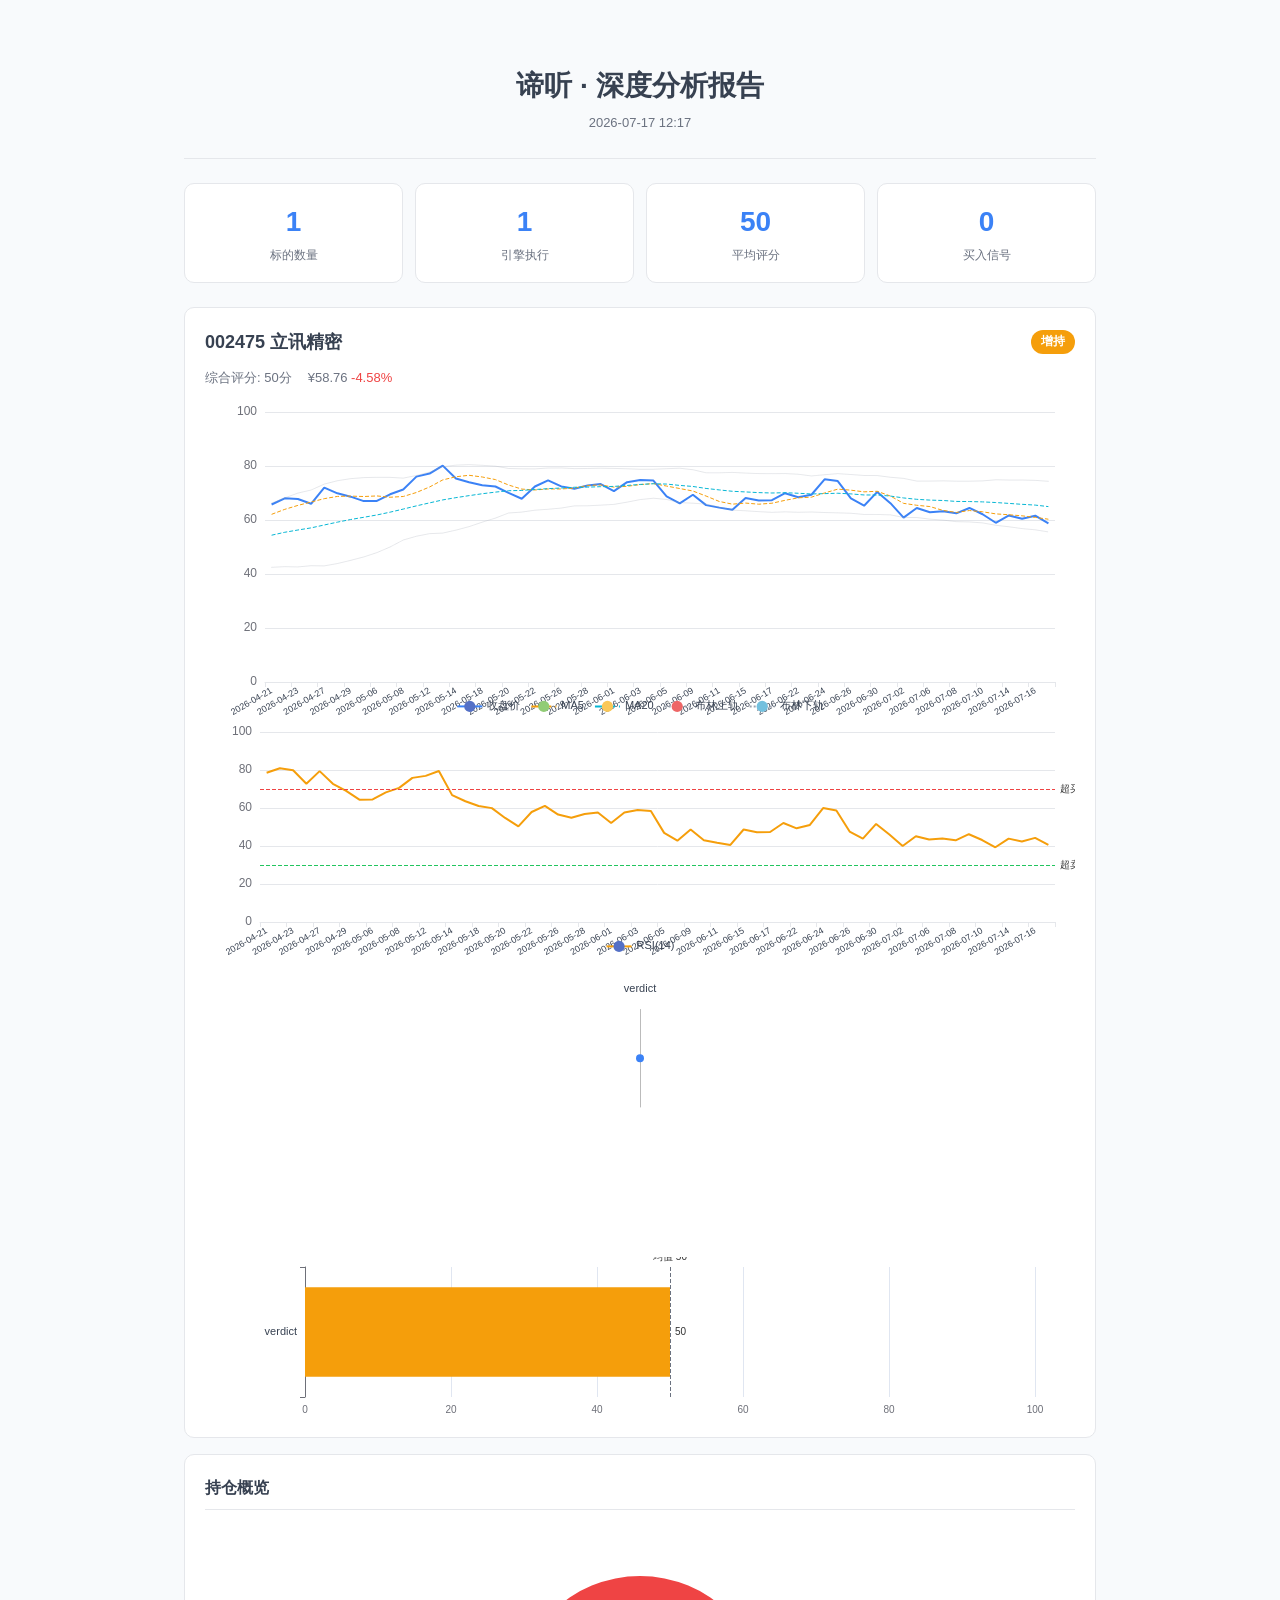
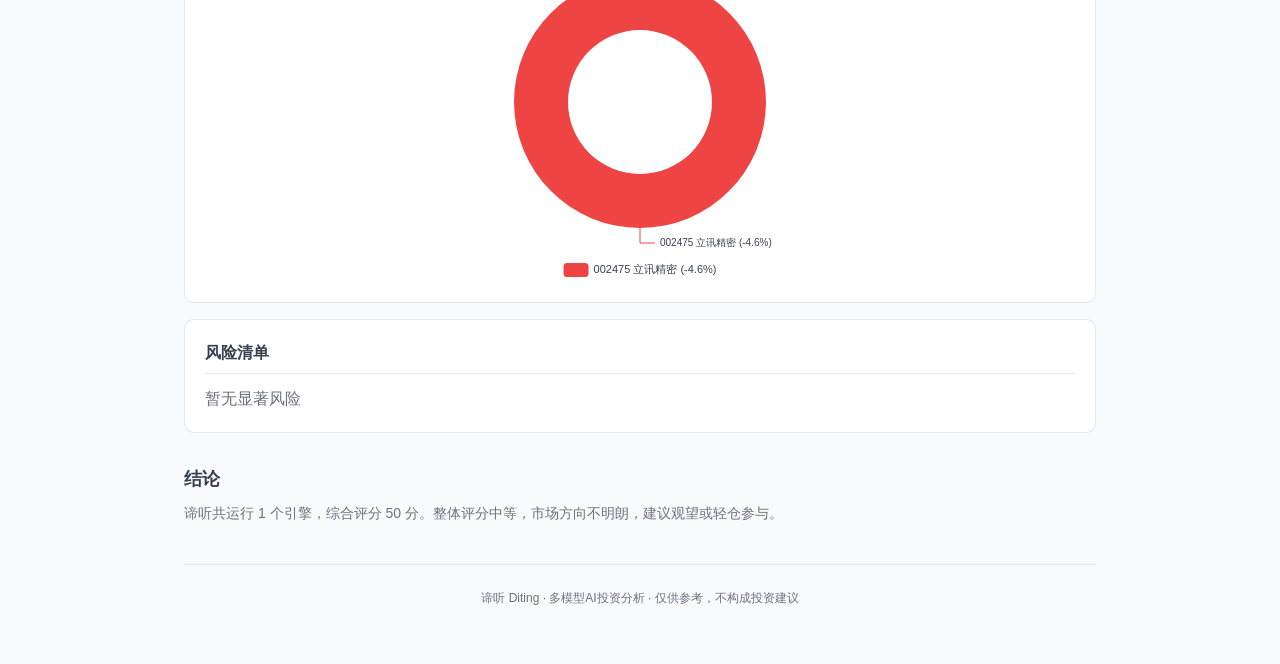
==== commit 1b0b5d77: "feat: Step 2 — DashboardService + MarketSentiment FreshnessInfo integration" ====
--- a/report-002475.html
+++ b/report-002475.html
@@ -178,7 +178,7 @@
 
 <header>
   <h1>谛听 · 深度分析报告</h1>
-  <div class="time">2026-07-17 12:07</div>
+  <div class="time">2026-07-17 12:17</div>
 </header>
 
 <div class="overview-stats">
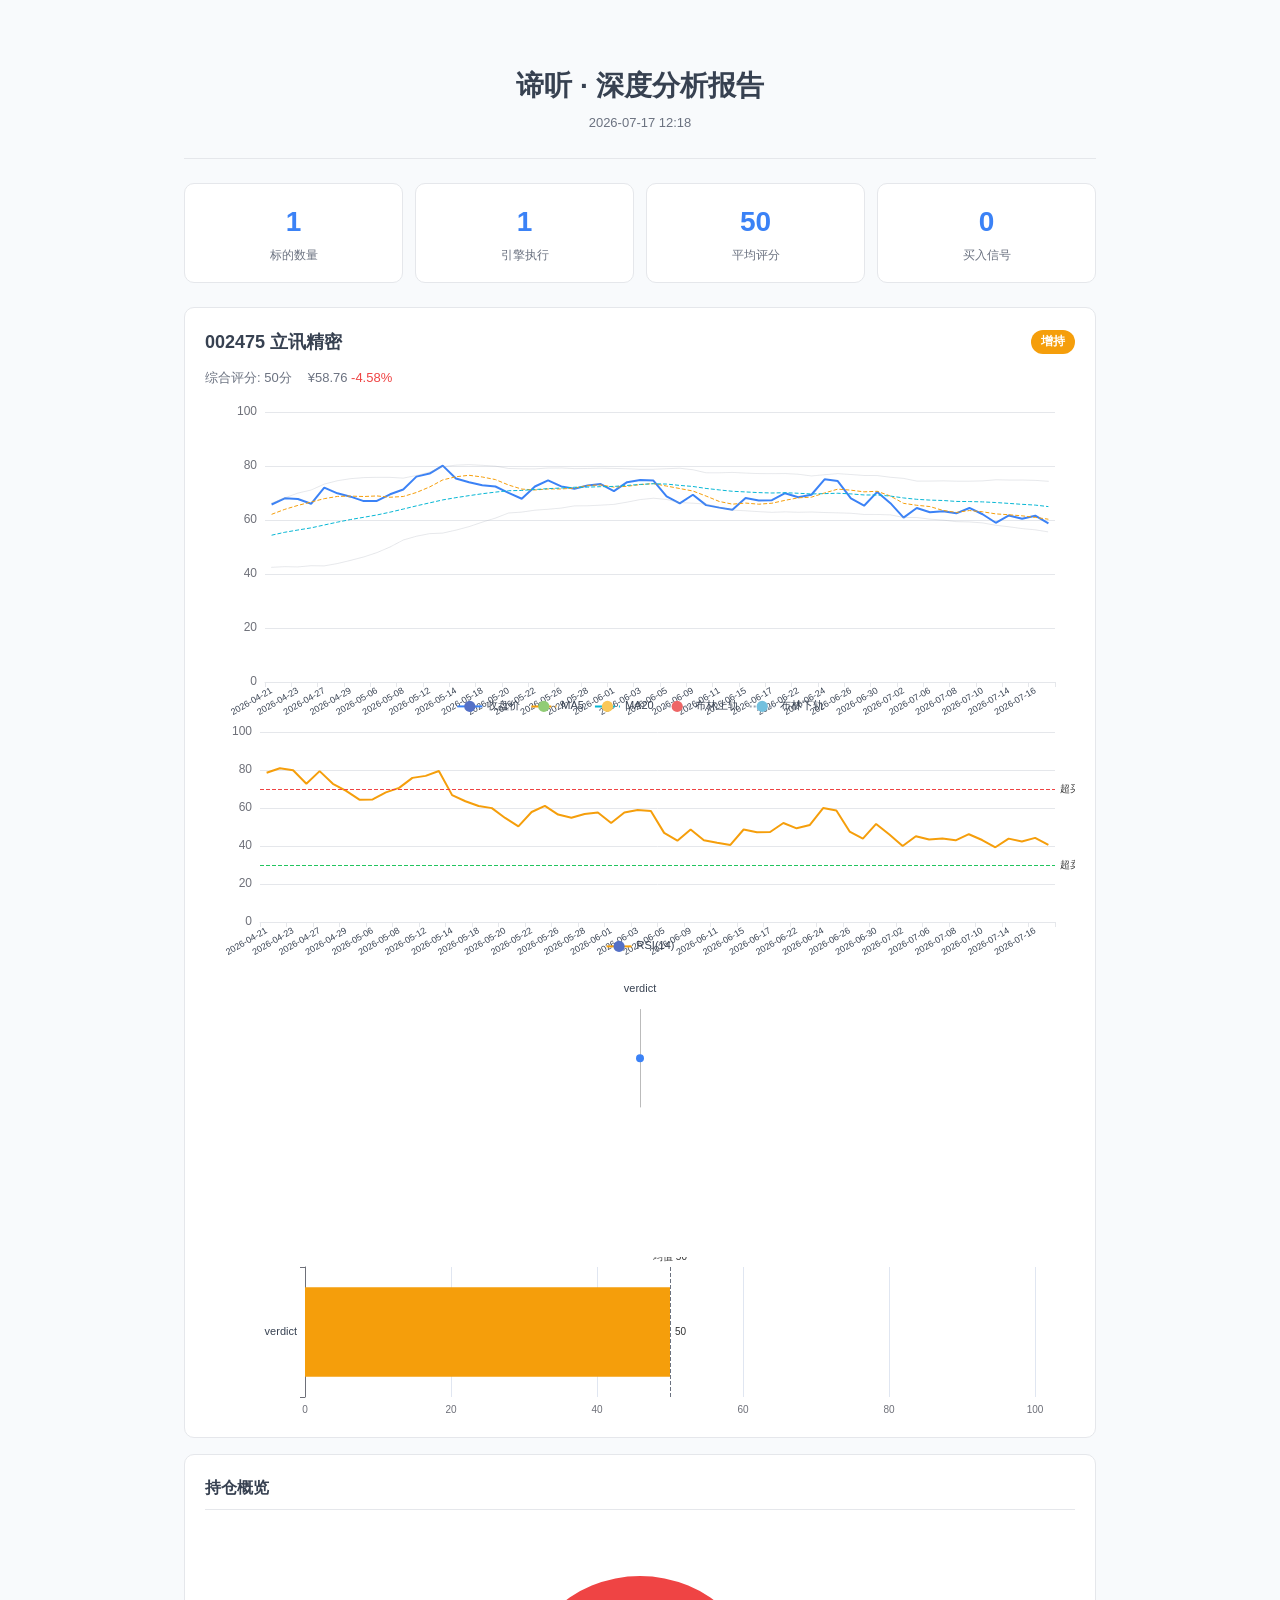
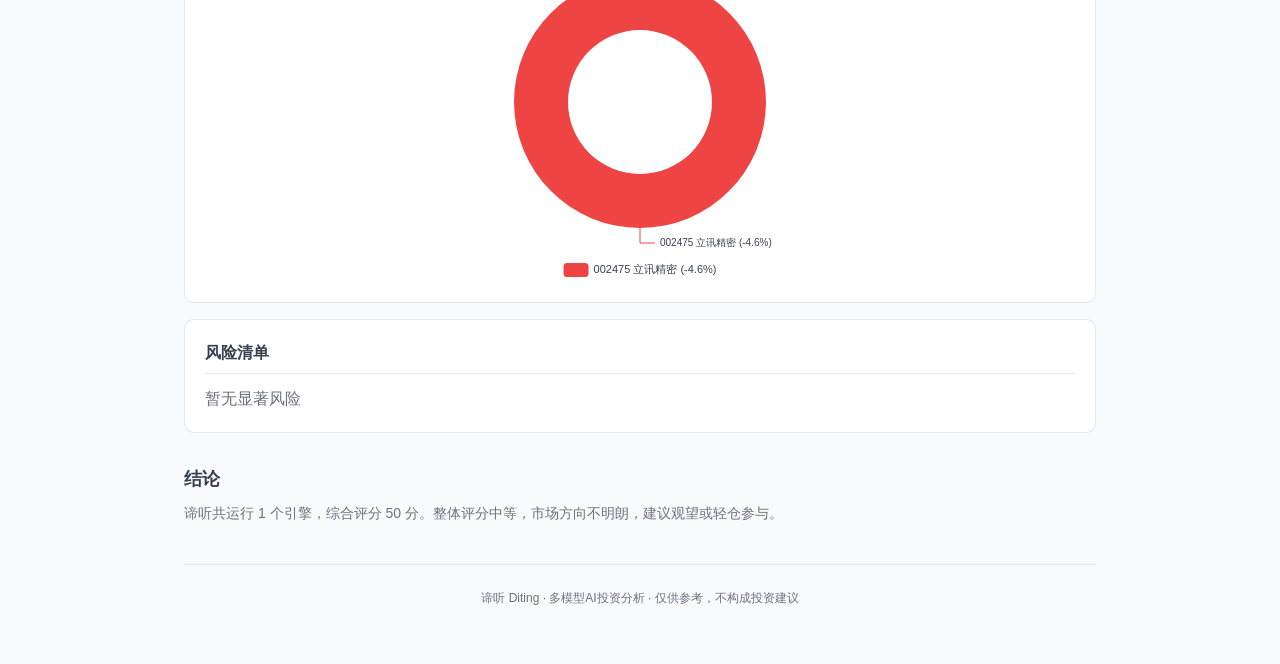
==== commit 77ebe268: "fix: switch notify-diting.sh to 小爪 bot via DM chat_id" ====
--- a/report-002475.html
+++ b/report-002475.html
@@ -178,7 +178,7 @@
 
 <header>
   <h1>谛听 · 深度分析报告</h1>
-  <div class="time">2026-07-17 12:17</div>
+  <div class="time">2026-07-17 12:18</div>
 </header>
 
 <div class="overview-stats">
